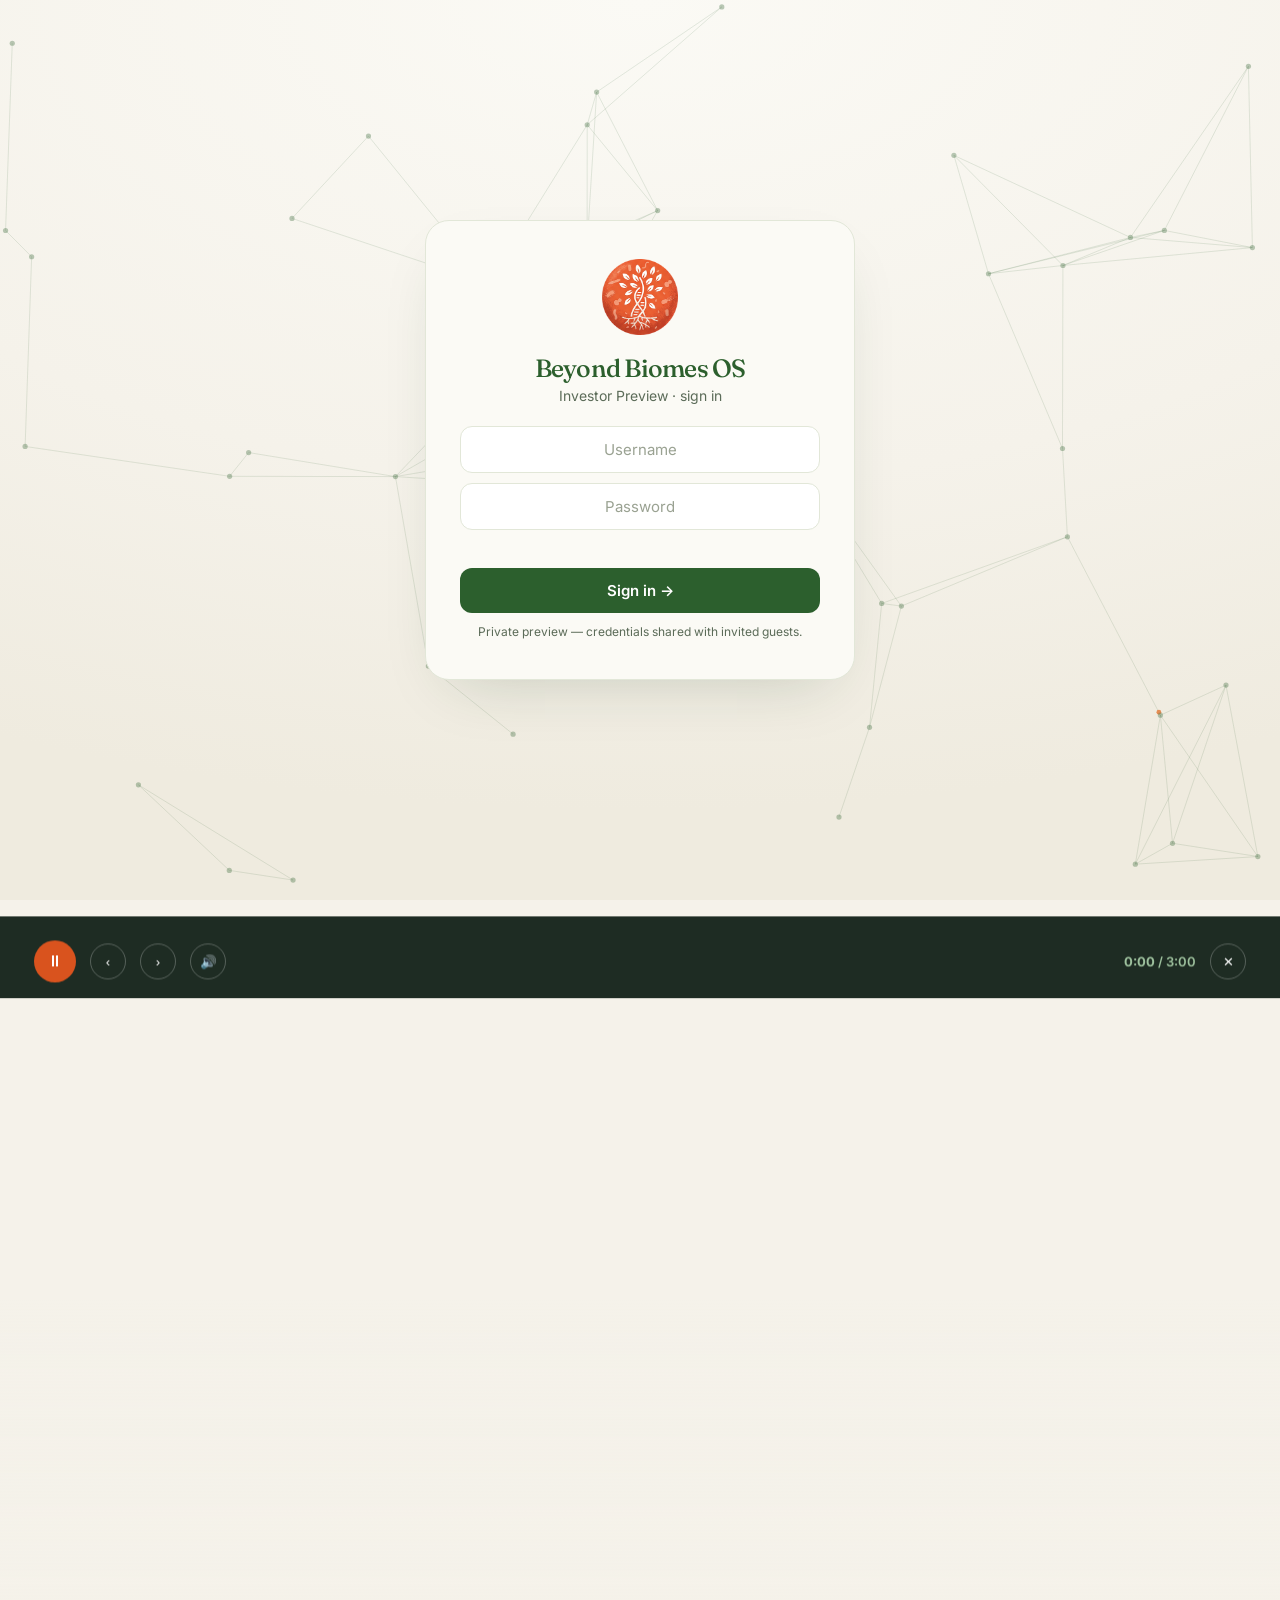
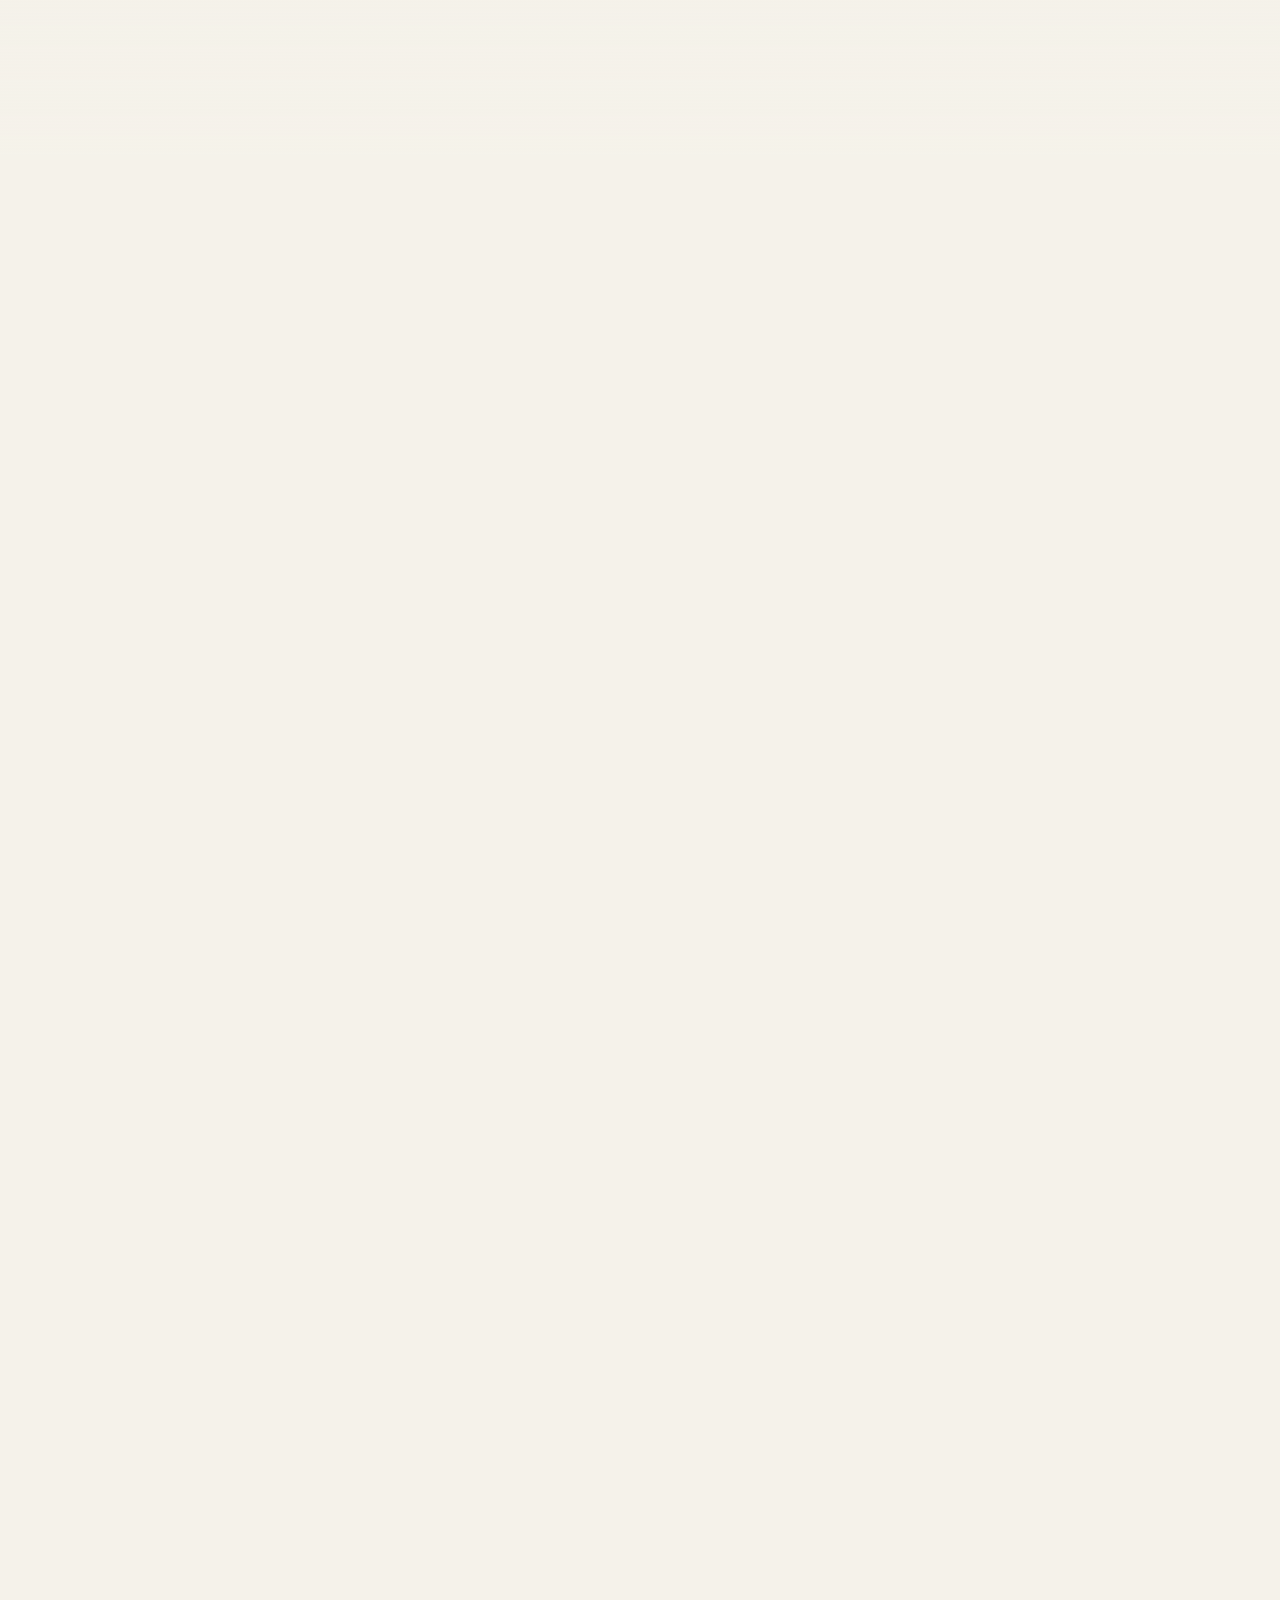
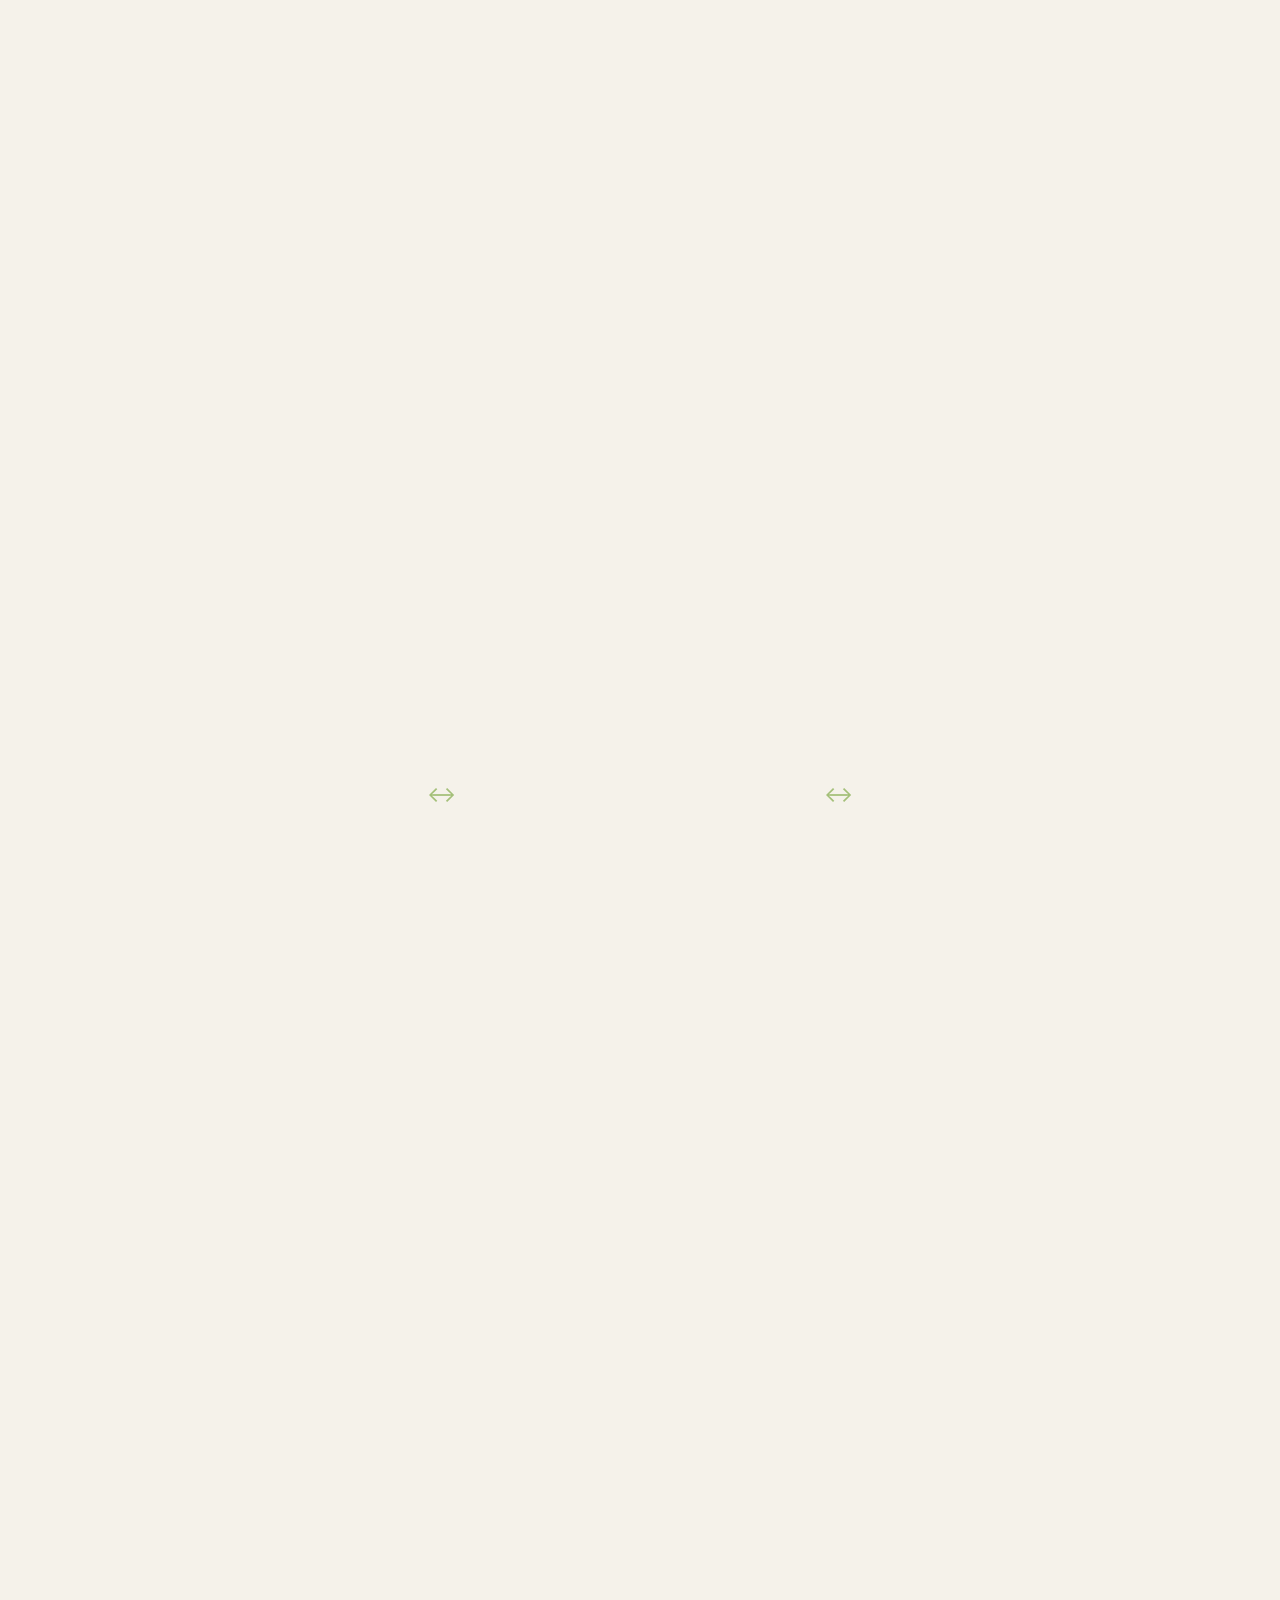
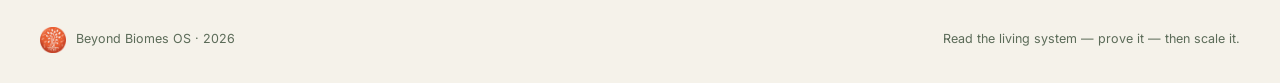
==== index.html @ 54a29fd4 "pitch(webapp): rewrite all 9 sections to the deck-aligned beats Hero (eyes-before-muscle thesis), se" ====
<!DOCTYPE html>
<html lang="en">
<head>
<meta charset="UTF-8"/>
<meta name="viewport" content="width=device-width, initial-scale=1.0"/>
<title>Beyond Biomes — Precision medicine for living soil</title>
<link rel="preconnect" href="https://fonts.googleapis.com"><link rel="preconnect" href="https://fonts.gstatic.com" crossorigin>
<link href="https://fonts.googleapis.com/css2?family=Fraunces:opsz,wght@9..144,400;9..144,500;9..144,600;9..144,700&family=Inter:wght@400;500;600;700&display=swap" rel="stylesheet">
<style>
:root{ color-scheme:light;
  --bg:#F5F2EA; --bg2:#EFEBDF; --paper:#FBFAF5; --ink:#19271C; --muted:#5b6b58;
  --green:#2C5F2D; --green2:#2C5F2D; --lime:#6f9e2e; --lime2:#86AC36; --orange:#D9531E; --rust:#c4501f; --gold:#b8902f;
  --card:#FBFAF5; --line:#E2E7D8; --sh:0 24px 60px -28px rgba(28,58,34,.22); --sh2:0 8px 24px -12px rgba(28,58,34,.14);
  --serif:'Fraunces',Georgia,serif; --sans:'Inter',system-ui,-apple-system,Segoe UI,Roboto,sans-serif;
}
*{margin:0;padding:0;box-sizing:border-box}
html{scroll-behavior:smooth}
body{font-family:var(--sans);color:var(--ink);background:var(--bg);overflow-x:hidden;line-height:1.5}
h1,h2,h3{font-family:var(--serif);font-weight:500;line-height:1.04;letter-spacing:-.03em;color:var(--green2)}
a{color:inherit}
.k{font:600 12px/1 var(--sans);letter-spacing:.2em;text-transform:uppercase;color:var(--orange)}
.muted{color:var(--muted)}
section{position:relative;padding:clamp(64px,9vw,140px) clamp(22px,6vw,40px);scroll-margin-top:74px}
.wrap{max-width:1140px;margin:0 auto;position:relative;z-index:2}
.ey{display:flex;align-items:center;gap:11px;margin-bottom:18px}
.ey .bar{width:32px;height:3px;background:var(--orange);border-radius:2px}
h2.t{font-size:clamp(30px,5vw,56px);margin-bottom:14px;max-width:16ch}
.lead{font-size:clamp(16px,1.8vw,21px);color:var(--muted);max-width:62ch}
.alt{background:linear-gradient(180deg,rgba(20,16,11,.55),rgba(13,10,6,.6))}
.paper{background:rgba(34,27,20,.5)}

#prog{position:fixed;top:0;left:0;height:3px;width:0;background:linear-gradient(90deg,var(--lime),var(--orange));z-index:60;transition:width .1s linear}
header{position:fixed;top:0;left:0;right:0;z-index:55;display:flex;align-items:center;gap:16px;padding:14px clamp(18px,5vw,40px);transition:.3s;background:transparent}
header.scrolled{background:rgba(20,16,11,.86);backdrop-filter:blur(10px);box-shadow:0 1px 0 var(--line);padding:9px clamp(18px,5vw,40px)}
header .brand{display:flex;align-items:center;gap:10px;font-family:var(--serif);font-weight:700;color:var(--green2);font-size:17px;text-decoration:none}
header .brand img{height:30px;width:30px;object-fit:contain}
header nav{margin-left:auto;display:flex;gap:22px;align-items:center}
header nav a{font-size:13.5px;font-weight:500;color:#f2ecdf;text-decoration:none;transition:.15s}
header nav a:hover{color:var(--green)}
.btn{display:inline-flex;align-items:center;gap:8px;border:0;border-radius:999px;padding:11px 20px;font:600 14px var(--sans);cursor:pointer;transition:.2s;text-decoration:none}
.btn.o{background:var(--orange);color:#fff;box-shadow:0 12px 26px -10px rgba(217,83,30,.6)}
.btn.o:hover{background:var(--rust);transform:translateY(-1px)}
.btn.g{background:rgba(255,255,255,.17);color:#fff;border:1px solid rgba(255,255,255,.42)}
.btn.g:hover{background:rgba(255,255,255,.15);border-color:var(--lime);color:#fff}
@media(max-width:780px){header nav a.navlink{display:none}}

#hero{min-height:clamp(100vh,165vw,195vh);display:flex;align-items:flex-start;padding-top:clamp(110px,12vh,150px);overflow:hidden;background:transparent}
#hero::after{content:"";position:absolute;inset:0;z-index:1;pointer-events:none;background:linear-gradient(180deg,rgba(13,10,6,.6) 0%,rgba(13,10,6,.28) 15%,rgba(13,10,6,.02) 32%,rgba(13,10,6,0) 46%,rgba(18,14,9,.4) 64%,rgba(20,15,10,.8) 80%,rgba(21,16,11,.97) 91%,#15110c 100%)}
#heroCanvas{position:fixed;top:0;left:0;width:100vw;height:100vh;z-index:0;opacity:.55;pointer-events:none}
#hero,section,footer{position:relative;z-index:1}
#hero .glow{display:none} /* anti-slop: removed decorative gradient blobs (DESIGN_SYSTEM.md) */
#hero .g1{width:520px;height:520px;background:radial-gradient(circle,#d7e9bf,transparent 70%);top:-120px;right:-80px;opacity:.5}
#hero .g2{width:420px;height:420px;background:radial-gradient(circle,#f3d2b8,transparent 70%);bottom:-120px;left:-60px;opacity:.4}
#hero .wrap{z-index:2}
#hero img.word{height:clamp(40px,6vw,64px);object-fit:contain;margin-bottom:22px}
#hero h1{font-size:clamp(40px,8.2vw,92px);line-height:.95;font-weight:400;letter-spacing:-.04em}
#hero h1 .ac{color:var(--orange)}
#hero .sub{font-size:clamp(17px,2.1vw,24px);color:#e8dfcc;max-width:40ch;margin-top:20px}
#hero .cta{display:flex;gap:12px;flex-wrap:wrap;margin-top:30px}
#hero .chips{display:flex;gap:10px;flex-wrap:wrap;margin-top:26px}
.chip{display:inline-flex;align-items:center;gap:8px;background:rgba(255,255,255,.07);border:1px solid var(--line);border-radius:999px;padding:8px 14px;font-size:12.5px;font-weight:600;color:var(--green2)}
.dt{width:8px;height:8px;border-radius:50%;background:var(--lime)}.dt.o{background:var(--orange)}.dt.gd{background:var(--gold)}
.scrollcue{position:absolute;top:calc(100vh - 50px);bottom:auto;left:50%;transform:translateX(-50%);color:var(--muted);font-size:12px;letter-spacing:.1em;animation:bob 1.8s ease-in-out infinite;z-index:2}
@keyframes bob{0%,100%{transform:translate(-50%,0)}50%{transform:translate(-50%,8px)}}

.rv{opacity:0;transform:translateY(28px);transition:opacity .7s cubic-bezier(.2,.7,.2,1),transform .7s cubic-bezier(.2,.7,.2,1)}
.rv.in{opacity:1;transform:none}
.rv.d1{transition-delay:.08s}.rv.d2{transition-delay:.16s}.rv.d3{transition-delay:.24s}.rv.d4{transition-delay:.32s}.rv.d5{transition-delay:.40s}

.grid{display:grid;gap:16px}.g2{grid-template-columns:1fr 1fr}.g3{grid-template-columns:repeat(3,1fr)}.g4{grid-template-columns:repeat(4,1fr)}
@media(max-width:820px){.g2,.g3,.g4{grid-template-columns:1fr}.g4{grid-template-columns:1fr 1fr}}
.card{background:var(--card);border:1px solid var(--line);border-radius:14px;padding:24px;box-shadow:var(--sh2);transition:.25s}
.card:hover{transform:translateY(-4px);box-shadow:var(--sh)}
.card h3{font-size:18px;color:var(--green);margin-bottom:7px}
#sec-soil .card{border-left:3px solid var(--lime)}.card p{font-size:14px;color:var(--muted)}
.ic{font-size:22px;width:46px;height:46px;display:flex;align-items:center;justify-content:center;border-radius:50%;background:rgba(134,172,54,.14);margin-bottom:12px}

.loop{display:flex;gap:12px;align-items:stretch;flex-wrap:wrap;margin-top:8px}
.step{flex:1;min-width:160px;background:var(--card);border:1px solid var(--line);border-radius:14px;padding:22px 20px;box-shadow:var(--sh2)}
.step .n{font-family:var(--serif);font-weight:500;font-size:32px;line-height:1;color:var(--lime);letter-spacing:-.02em;font-variant-numeric:tabular-nums;margin-bottom:2px}
.step h3{font-size:21px;margin:6px 0 4px}.step p{font-size:13px;color:var(--muted)}
.arrow{align-self:center;color:var(--lime);font-size:22px;font-weight:400;opacity:.6}

.kpis{display:grid;grid-template-columns:repeat(3,1fr);gap:16px}
@media(max-width:820px){.kpis{grid-template-columns:1fr}}
.kpi{background:var(--card);border:1px solid var(--line);border-radius:14px;padding:24px;box-shadow:var(--sh2)}
.kpi .big{font-family:var(--serif);font-weight:500;color:var(--green);font-size:clamp(34px,5vw,54px);line-height:1;font-variant-numeric:tabular-nums;letter-spacing:-.025em}
.amt,.mult,.ct,.kpi .big{font-variant-numeric:tabular-nums;letter-spacing:-.02em}
.kpi .lbl{font-size:13px;color:var(--muted);margin-top:6px}

.feature{background:linear-gradient(155deg,#173322,#0e2418);border-radius:26px;padding:clamp(24px,4vw,40px);color:#eaf3ea;box-shadow:var(--sh);overflow:hidden;position:relative}
.simgrid{display:grid;grid-template-columns:1.05fr 1fr;gap:26px;align-items:stretch}
@media(max-width:820px){.simgrid{grid-template-columns:1fr}}
.mult{font-family:var(--serif);font-weight:500;font-size:clamp(64px,13vw,140px);line-height:.9;color:#fff;letter-spacing:-.03em}
.mult b{color:var(--lime2)}
.sublab{color:#9fc39f;font-size:14px;letter-spacing:.04em}
.sstats{display:flex;gap:22px;margin:18px 0;flex-wrap:wrap}
.sstat .v{font-family:var(--serif);font-size:30px;color:#fff;font-weight:600}.sstat .l{font-size:11px;color:#8fb38f;text-transform:uppercase;letter-spacing:.1em}
.sbtns{display:flex;gap:10px;flex-wrap:wrap}
.sbtns button{background:rgba(255,255,255,.08);border:1px solid rgba(255,255,255,.2);color:#eaf3ea;border-radius:11px;padding:11px 15px;font:600 13px var(--sans);cursor:pointer;transition:.15s}
.sbtns button:hover{background:var(--orange);border-color:var(--orange);transform:translateY(-1px)}
#addVert{background:var(--orange);border-color:var(--orange);color:#fff}
#addVert:hover{filter:brightness(1.07)}
.rail{background:rgba(255,255,255,.06);border:1px solid rgba(255,255,255,.14);border-radius:18px;padding:16px;display:flex;flex-direction:column}
.rail h4{font-size:13px;color:#cfe6c4;margin-bottom:2px}.rail .cap{font-size:11px;color:#8fb38f;margin-bottom:10px}
#receipts{list-style:none;display:flex;flex-direction:column;gap:7px}
#receipts li{display:flex;gap:9px;font-size:12px;line-height:1.3;padding:9px 11px;background:rgba(0,0,0,.18);border-radius:9px;animation:pop .4s ease}
#receipts li .tk{color:var(--lime2);font-weight:700}#receipts li.flag .tk{color:#ffb27a}
#receipts li code{font-family:ui-monospace,Menlo,monospace;color:#cfe6c4;font-size:11px}
@keyframes pop{from{opacity:0;transform:translateY(-6px)}to{opacity:1;transform:none}}

.chartwrap{background:var(--card);border:1px solid var(--line);border-radius:14px;padding:24px;box-shadow:var(--sh2)}
.chartwrap svg{width:100%;height:auto;display:block}
.draw{stroke-dasharray:1;stroke-dashoffset:1;transition:stroke-dashoffset 1.6s ease}
.in .draw{stroke-dashoffset:0}
.areaFill{opacity:0;transition:opacity 1.2s ease .5s}.in .areaFill{opacity:1}

.fed{display:grid;grid-template-columns:1.05fr 1fr;gap:26px;align-items:center}
@media(max-width:820px){.fed{grid-template-columns:1fr}}
.in .pulse{animation:pulse 2.6s ease-in-out infinite}
@keyframes pulse{0%,100%{opacity:.55}50%{opacity:1}}

.ladder{display:flex;gap:14px;align-items:flex-end;margin-top:8px}
.rung{flex:1;background:var(--card);border:1px solid var(--line);border-top:3px solid var(--lime);border-radius:16px 16px 8px 8px;box-shadow:var(--sh2);padding:16px;text-align:center;transform-origin:bottom;transform:scaleY(.6);opacity:0;transition:.7s}
.in .rung{transform:none;opacity:1}.in .rung.r2{transition-delay:.15s}.in .rung.r3{transition-delay:.3s;border-top-color:var(--orange)}
.rung .amt{font-family:var(--serif);font-weight:600;color:var(--green);font-size:clamp(19px,2.6vw,28px);font-variant-numeric:tabular-nums;letter-spacing:-.02em}
.rung .nm{font-size:12px;color:var(--muted);margin-top:4px}
.rung.r1{height:120px}.rung.r2{height:160px}.rung.r3{height:206px;border-bottom:3px solid var(--orange)}

.quotes{columns:3;column-gap:16px}@media(max-width:920px){.quotes{columns:2}}@media(max-width:600px){.quotes{columns:1}}
.quote{break-inside:avoid;background:var(--card);border:1px solid var(--line);border-radius:14px;padding:20px 22px;box-shadow:var(--sh2);margin-bottom:16px}
.quote::before{content:'“';font-family:var(--serif);font-size:42px;line-height:.25;color:var(--lime);opacity:.4;display:block;height:24px}
.quote p{font-size:14.5px;line-height:1.55}
.quote .who{display:flex;align-items:center;gap:10px;margin-top:12px}
.av{width:38px;height:38px;border-radius:50%;background:linear-gradient(150deg,var(--green),var(--lime));color:#fff;display:flex;align-items:center;justify-content:center;font:700 12px var(--sans)}
.quote .nm{font-size:12.5px;font-weight:600;color:var(--green2)}.quote .rl{font-size:11px;color:var(--muted)}

.team{display:grid;grid-template-columns:repeat(5,1fr);gap:16px}@media(max-width:820px){.team{grid-template-columns:repeat(3,1fr)}}@media(max-width:520px){.team{grid-template-columns:repeat(2,1fr)}}
.member{text-align:center}
.member img,.member .mono{width:88px;height:88px;border-radius:50%;object-fit:cover;margin:0 auto 9px;display:block;border:3px solid #fff;box-shadow:var(--sh2);transition:.25s}
.member:hover img,.member:hover .mono{transform:translateY(-4px);box-shadow:var(--sh)}
.member .mono{background:linear-gradient(150deg,var(--green),var(--lime));color:#fff;display:flex;align-items:center;justify-content:center;font:700 26px var(--serif)}
.member .nm{font-size:13px;font-weight:600;color:var(--green2)}.member .rl{font-size:11.5px;color:var(--muted)}

.tabs{display:flex;gap:8px;flex-wrap:wrap;margin-bottom:20px}
.tab{border:1px solid var(--line);background:var(--card);border-radius:999px;padding:9px 16px;font:600 13px var(--sans);color:var(--muted);cursor:pointer;transition:.15s}
.tab.active{background:var(--green);color:#fff;border-color:var(--green)}
.askgrid{display:grid;grid-template-columns:.9fr 1.1fr;gap:24px}@media(max-width:820px){.askgrid{grid-template-columns:1fr}}
.askbig{position:relative;overflow:hidden;background:linear-gradient(155deg,#173322,#0e2418);border-radius:22px;padding:30px;color:#eaf3ea;box-shadow:var(--sh)}
.askbig::before{content:"";position:absolute;top:0;left:0;right:0;height:3px;background:linear-gradient(90deg,var(--lime),var(--orange))}
.askbig .amt{font-family:var(--serif);font-weight:500;font-size:clamp(46px,7.4vw,76px);color:#fff;line-height:1;letter-spacing:-.03em}
.askbig .stage{color:var(--lime2);font-weight:600;margin-top:6px}.askbig .desc{color:#bcd3bc;font-size:14px;margin-top:14px}
.use{list-style:none;display:flex;flex-direction:column;gap:11px}
.use li{display:flex;gap:13px;align-items:center;background:var(--card);border:1px solid var(--line);border-radius:14px;padding:13px 16px;box-shadow:var(--sh2)}
.use .pct{font-family:var(--serif);font-weight:600;color:var(--orange);font-size:24px;min-width:60px;font-variant-numeric:tabular-nums;letter-spacing:-.01em}
.use .barwrap{flex:1}.use .t{font-size:13.5px}.use .t b{color:var(--green2)}
.use .barbg{height:8px;background:#e7ebe0;border-radius:999px;margin-top:8px;overflow:hidden}
.use .barfill{height:100%;width:0;background:linear-gradient(90deg,var(--lime),var(--orange));border-radius:6px;transition:width 1s ease}
.contact{margin-top:20px;display:flex;gap:14px;flex-wrap:wrap;align-items:center;font-size:14px;color:var(--muted)}
.contact b{color:var(--green2)}
footer{padding:30px clamp(22px,6vw,40px);border-top:1px solid var(--line);display:flex;gap:14px;align-items:center;justify-content:space-between;flex-wrap:wrap;color:var(--muted);font-size:12.5px}
footer img{height:26px}

#login{position:fixed;inset:0;z-index:80;display:flex;align-items:center;justify-content:center;background:#13100b;overflow:hidden;transition:opacity .8s ease,transform .85s cubic-bezier(.4,0,.2,1),filter .8s ease}
#login.out{opacity:0;transform:scale(1.06);filter:blur(8px);pointer-events:none}
#login.out .box{opacity:0;transform:translateY(-16px) scale(.95)}
#login .box-anim{transition:opacity .5s ease,transform .55s ease}
#login .box{width:min(430px,90vw);background:var(--card);border:1px solid var(--line);border-radius:24px;padding:38px 34px;box-shadow:var(--sh);text-align:center;position:relative;z-index:1}
#login canvas{position:absolute;inset:0;width:100%;height:100%;z-index:0;opacity:.8}
#login img{width:76px;height:76px;object-fit:contain;margin-bottom:14px}
#login h2{font-size:25px}#login p{font-size:14px;color:var(--muted);margin:4px 0 20px}
#login input{width:100%;padding:13px 15px;border:1px solid var(--line);border-radius:12px;font-size:15px;text-align:center;outline:none;font-family:var(--sans);background:rgba(255,255,255,.06);color:var(--ink)}
#login input::placeholder{color:#8a8170}
#login input:focus{border-color:var(--lime)}
#login button{margin-top:14px;width:100%;padding:13px;border:0;border-radius:12px;background:var(--green);color:#fff;font:600 15px var(--sans);cursor:pointer}
#login button:hover{filter:brightness(1.12)}
#login .err{color:var(--rust);font-size:13px;min-height:16px;margin-top:8px;line-height:1.4}#login .hint{margin-top:10px;font-size:12px;color:var(--muted)}

#present{position:fixed;left:0;right:0;bottom:0;z-index:58;transform:translateY(120%);transition:.4s;display:flex;flex-direction:column;gap:10px;padding:14px clamp(16px,4vw,34px) 16px;background:rgba(23,38,28,.97);backdrop-filter:blur(8px);color:#fff}
#present.on{transform:none}
#present .pb{width:42px;height:42px;border-radius:50%;border:0;background:var(--orange);color:#fff;font-size:16px;cursor:pointer}
#present .sb{width:36px;height:36px;border-radius:50%;border:1px solid rgba(255,255,255,.25);background:transparent;color:#fff;cursor:pointer}
#present .cc{font-size:clamp(15px,1.9vw,20px);line-height:1.5;max-height:32vh;overflow-y:auto;color:#f3f7ef}
#present .ctrlrow{display:flex;align-items:center;gap:14px}
#present .tm{font:600 13px var(--sans);color:#9fc39f;min-width:92px;text-align:right}

/* ===== LIGHT THEME + CENTERED LAYOUT (overrides) ===== */
/* uniform cream tone across all sections — let the body bone + dynamic mycelium show through equally */
.alt,.paper{background:transparent}
header.scrolled{background:rgba(245,242,234,.92);box-shadow:0 1px 0 var(--line)}
header nav a{color:var(--ink)} header nav a:hover{color:var(--orange)}
.btn.g{background:rgba(44,95,45,.07);color:var(--green);border:1px solid var(--line)}
.btn.g:hover{background:rgba(44,95,45,.12);border-color:var(--green);color:var(--green)}
.chip{background:rgba(44,95,45,.06);color:var(--green);border:1px solid var(--line)}
#hero::after{background:linear-gradient(180deg,rgba(245,242,234,.4) 0%,rgba(245,242,234,0) 24%,rgba(245,242,234,0) 74%,rgba(245,242,234,.6) 100%)}
#heroCanvas{opacity:.62}
#hero .sub{color:var(--muted)}
#login{background:radial-gradient(120% 90% at 50% 0%,#FBFAF5 0%,#F5F2EA 60%,#EFEBDF 100%)}
#login input{background:#fff;color:var(--ink);border:1px solid var(--line)}
#login input::placeholder{color:#9aa292}
/* centered everything */
.wrap{text-align:center}
.ey{justify-content:center}
h2.t{margin-left:auto;margin-right:auto}
.lead,.sub{margin-left:auto;margin-right:auto}
.cta,.chips,.ladder,.loop,.team,.tabs,.quotes,.contact,.kpis{justify-content:center;flex-wrap:wrap}
.card,.kpi,.step,.quote,.rung{text-align:center}
.card h3,.step h3{text-align:center}
.ic{margin-left:auto;margin-right:auto}
/* team: flex so the incomplete last row centers instead of left-packing */
.team{display:flex;gap:18px}
.member{width:150px}
</style>
</head>
<body>
<canvas id="heroCanvas"></canvas>
<div id="prog"></div>

<div id="login"><canvas id="loginCanvas"></canvas><div class="box box-anim">
  <img src="[data-uri]" alt=""/>
  <h2>Beyond&nbsp;Biomes&nbsp;OS</h2>
  <p>Investor Preview · sign in</p>
  <input id="user" type="text" placeholder="Username" autocomplete="username"/>
  <input id="pass" type="password" placeholder="Password" autocomplete="current-password" style="margin-top:10px"/>
  <div class="err" id="err"></div>
  <button id="enter">Sign in →</button>
  <div class="hint">Private preview — credentials shared with invited guests.</div>
</div></div>

<header id="hdr">
  <a class="brand" href="#hero"><img src="[data-uri]" alt=""/> Beyond Biomes</a>
  <nav>
    <a class="navlink" href="#sec-method">Method</a>
    <a class="navlink" href="#sec-1000x">Leverage</a>
    <a class="navlink" href="#sec-soil">Soil</a>
    <a class="navlink" href="#sec-model">Model</a>
    <a class="navlink" href="#sec-ask">Ask</a>
    <button class="btn o" id="playBtn">▶ 3-min pitch</button>
  </nav>
</header>

<section id="hero">
  <div class="glow g1"></div><div class="glow g2"></div>
  <div class="wrap">
    <img class="word rv in" src="[data-uri]" alt="Beyond Biomes"/>
    <h1 class="rv in">Eyes before muscle.<br>Read the system<br>before you <span class="ac">change it</span></h1>
    <p class="sub rv in d1">Precision diagnostics for living soil. BeyondBiomes reads the microbiome conventional tests can't see — so biostimulant producers can prove what actually works. Powered by local-first metagenomics + functional RNA-seq.</p>
    <div class="cta rv in d2">
      <button class="btn o" id="playBtn2">▶ Play the 3-minute pitch</button>
      <a class="btn g" href="#sec-ask">See the ask</a>
      <button class="btn g" id="pptxBtn">⬇ PowerPoint</button>
    </div>
    <div class="chips rv in d3">
      <span class="chip"><span class="dt"></span> Dr. Ringo Schwabe · Founder &amp; CEO</span>
      <span class="chip"><span class="dt gd"></span> Bochum · 2026</span>
    </div>
  </div>
  <div class="scrollcue">scroll ↓</div>
</section>

<section id="sec-soil" class="paper">
  <div class="wrap">
    <div class="ey rv"><span class="bar"></span><span class="k">The problem · the blind spot</span></div>
    <h2 class="t rv">The €12B blind spot</h2>
    <p class="lead rv d1" style="margin-bottom:20px">Europe treats living soil as flat chemistry — <b>N, P, K, pH</b> — and applies therapies blind. <b>You can't improve what you can't read.</b></p>
    <div class="kpis rv d1" style="margin:20px 0">
      <div class="kpi"><div class="big">~€<span class="ct" data-to="12" data-dec="0">0</span>B</div><div class="lbl">estimated annual EU crop loss from untargeted, blind applications <i>(internal estimate)</i></div></div>
      <div class="kpi"><div class="big">N·P·K·pH</div><div class="lbl">the blindfold — incumbents read dead chemistry, not living function</div></div>
      <div class="kpi"><div class="big">↺</div><div class="lbl">we close the loop: diagnose → therapy</div></div>
    </div>
    <div class="chartwrap rv d2">
      <div style="font-size:13px;color:var(--muted);margin-bottom:10px;font-weight:600">No incumbent reads the living system</div>
      <table style="width:100%;border-collapse:collapse;font-size:14px">
        <thead><tr style="text-align:left;color:var(--muted);font-size:12px;text-transform:uppercase;letter-spacing:.04em">
          <th style="padding:8px 10px">Approach</th><th style="padding:8px 10px">What they read</th><th style="padding:8px 10px">Players</th></tr></thead>
        <tbody>
          <tr style="border-top:1px solid rgba(0,0,0,.08)"><td style="padding:10px"><b>Classic labs</b></td><td style="padding:10px">Chemistry — N, P, K</td><td style="padding:10px">LUFA</td></tr>
          <tr style="border-top:1px solid rgba(0,0,0,.08)"><td style="padding:10px"><b>DNA sequencing</b></td><td style="padding:10px">Who's there (species)</td><td style="padding:10px">Biome Makers, Trace Genomics</td></tr>
          <tr style="border-top:1px solid rgba(0,0,0,.08)"><td style="padding:10px"><b>Fixed products</b></td><td style="padding:10px">Nothing — one-size therapy</td><td style="padding:10px">Indigo, Pivot Bio</td></tr>
          <tr style="border-top:2px solid var(--orange);background:rgba(217,83,30,.06)"><td style="padding:10px"><b>Functional AI = us</b></td><td style="padding:10px"><b>Function (RNA-seq)</b> → closed-loop diagnose→therapy</td><td style="padding:10px"><b>BeyondBiomes</b></td></tr>
        </tbody>
      </table>
    </div>
  </div>
</section>

<section id="sec-model" class="paper">
  <div class="wrap">
    <div class="ey rv"><span class="bar"></span><span class="k">The technology · RhizoGenie</span></div>
    <h2 class="t rv">We read what microbes <i>do</i></h2>
    <p class="lead rv d1" style="margin-bottom:22px">Functional RNA-seq + local-first AI read the living system — quorum sensing, immunity, nutrient cycling — at a fraction of cloud cost. Eyes for a <b>€1.8B biostimulant market that's flying blind.</b></p>
    <div class="grid g2 rv d1" style="margin-bottom:24px">
      <div class="card"><h3>Standard testing — Presence</h3><p>N · P · K. Reads <i>who is there</i>, not what they do. A static snapshot.</p></div>
      <div class="card" style="border-color:var(--orange)"><h3>RhizoGenie — Function (RNA-seq)</h3><p>Proofreading polymerase · quorum sensing · self / non-self immunity. Reads <i>what microbes are actually doing.</i></p></div>
    </div>
    <div class="card rv d2" style="margin-bottom:22px;background:rgba(217,83,30,.05);border-color:var(--orange)">
      <h3>Bridging biology's Valley of Death</h3>
      <p><b>60–70% of single strains fail in the field.</b> We don't guess — we measure the field stress first, then design the exact microbial consortium required to thrive.</p>
    </div>
    <div class="grid g3" style="margin-top:8px">
      <div class="kpi rv d1"><div class="big">60–70%</div><div class="lbl">industry single-strain field failure rate</div></div>
      <div class="kpi rv d2"><div class="big"><span class="ct" data-to="70" data-dec="0">0</span>–85%</div><div class="lbl">field success — <i>target</i>, across climate zones</div></div>
      <div class="kpi rv d3"><div class="big">€1.8B</div><div class="lbl">biostimulant market we give eyes to</div></div>
    </div>
  </div>
</section>

<section id="sec-method" class="paper">
  <div class="wrap">
    <div class="ey rv"><span class="bar"></span><span class="k">Business model · two-sided</span></div>
    <h2 class="t rv">The farmer benefits. The producer pays.</h2>
    <p class="lead rv d1" style="margin-bottom:24px">The economics split cleanly — and every field returns its data to us. <i>(All company figures below are targets.)</i></p>
    <div class="loop" style="margin-top:8px">
      <div class="step rv d1"><div class="n">▲</div><h3>Farmer — benefit</h3><p>Target <b>+20–25% yield</b>, <b>−30% fertilizer</b>, <b>153% first-year ROI</b> from tailored therapies. The farmer doesn't pay us.</p></div>
      <div class="arrow rv d2">↔</div>
      <div class="step rv d2"><div class="n">◆</div><h3>RhizoGenie platform</h3><p>Diagnose the field, design the consortium, validate the product, return the data.</p></div>
      <div class="arrow rv d3">↔</div>
      <div class="step rv d3"><div class="n">€</div><h3>Producer — pays</h3><p>Pays us to validate &amp; tailor their product: target <b>€800/ha</b> at <b>~84% gross margin.</b></p></div>
    </div>
    <div class="grid g3" style="margin-top:22px">
      <div class="kpi rv d1"><div class="big">+20–25%</div><div class="lbl">yield uplift — <i>target</i></div></div>
      <div class="kpi rv d2"><div class="big">€<span class="ct" data-to="800" data-dec="0">0</span>/ha</div><div class="lbl">producer pays — <i>target</i>, ~84% gross margin</div></div>
      <div class="kpi rv d3"><div class="big">153%</div><div class="lbl">first-year ROI for the farmer — <i>target</i></div></div>
    </div>
  </div>
</section>

<section id="sec-1000x" class="alt">
  <div class="wrap">
    <div class="ey rv"><span class="bar"></span><span class="k">Traction · the channel is open</span></div>
    <h2 class="t rv">Real growers, real commitments</h2>
    <p class="lead rv d1" style="margin-bottom:24px">Signed LOIs across three climate zones — design partners, <b>not booked revenue.</b></p>
    <div class="grid g3 rv d1">
      <div class="card"><div class="ic">🇩🇪</div><h3>Scheffler Farm — Germany</h3><p>Signed LOI · our <b>proving ground</b>. A 1,200-hectare cooperative.<br><span style="font-size:12px;color:var(--muted)">Matthias Scheffler · 24.09.2025 · Eppendorf</span></p></div>
      <div class="card"><div class="ic">🇨🇱</div><h3>Lorena Garrido — Chile</h3><p>Multi-hemisphere pilot. Retrains the model <b>every 6 months</b>, not every year.<br><span style="font-size:12px;color:var(--muted)">Signed · 17.10.2025</span></p></div>
      <div class="card"><div class="ic">🇧🇷</div><h3>Dr. Cyro Cavalcante — Brazil/EU</h3><p>Active pilot mapping a microbial bioproduct (7ROCKS).<br><span style="font-size:12px;color:var(--muted)">Digital signature · 2025</span></p></div>
    </div>
  </div>
</section>

<section id="sec-fed" class="alt">
  <div class="wrap">
    <div class="ey rv"><span class="bar"></span><span class="k">Market &amp; moat · why it scales beyond soil</span></div>
    <h2 class="t rv">A €12.5B market, a compounding moat</h2>
    <div class="fed" style="margin-top:18px">
      <div class="rv d1">
        <div style="font-size:13px;color:var(--muted);margin-bottom:10px;font-weight:600">Bottom-up unit economics <i>(€12.5B TAM = internal estimate)</i></div>
        <div style="display:flex;flex-direction:column;gap:8px;align-items:center;text-align:center">
          <div style="width:100%;background:rgba(44,95,45,.10);padding:14px;border-radius:10px"><b style="font-size:22px">€12.5B</b><div style="font-size:12px;color:var(--muted)">TAM — estimate</div></div>
          <div style="width:78%;background:rgba(134,172,54,.16);padding:14px;border-radius:10px"><b style="font-size:20px">€150M</b><div style="font-size:12px;color:var(--muted)">SAM</div></div>
          <div style="width:56%;background:rgba(217,83,30,.14);padding:14px;border-radius:10px"><b style="font-size:18px">€15M ARR</b><div style="font-size:12px;color:var(--muted)">SOM by Year 5 · ~375 farms — target</div></div>
        </div>
        <div style="font-size:11px;color:var(--muted);margin-top:10px">Break-even Month 36–42 at ~€3.1M cumulative burn (target).</div>
      </div>
      <div class="rv d2">
        <div class="card" style="margin-bottom:14px"><h3>The moat = a data flywheel</h3><p>Trade secrets (17-agent pipeline), a filed <b>Siderophore-Surfactin PCT patent</b>, RhizoGenie copyright. Every field we read sharpens the prediction. <b>Mehr Daten, bessere KI</b> — fast-followers start from zero.</p></div>
        <div class="card" style="border-color:var(--orange)"><h3>BeyondBiomes OS</h3><p>The same <b>observe → verify → act</b> engine that reads the soil powers our whole AI-native operation. In a year Gartner says <b>&gt;40% of agentic-AI projects will be cancelled</b> for lack of reliability, we build the boring layer that makes autonomy trustworthy. <i>Soil is just the first vertical.</i></p></div>
      </div>
    </div>
  </div>
</section>

<section id="sec-proof" class="alt">
  <div class="wrap">
    <div class="ey rv"><span class="bar"></span><span class="k">Validation · funding the proof, not assuming it</span></div>
    <h2 class="t rv">We're honest about the proof</h2>
    <p class="lead rv d1" style="margin-bottom:24px">We do not yet claim proof-of-principle for our filed microbial synergies. We're transparently funding the exact experiment required to move from a demonstrator to a definitive field standard.</p>
    <div class="loop rv d1" style="margin-top:8px">
      <div class="step"><div class="n">R² 0.68</div><h3>Today — TRL 4–5</h3><p>Baseline demonstrator. A real signal, not a finished claim.</p></div>
      <div class="arrow">→</div>
      <div class="step" style="border-color:var(--orange)"><div class="n">Seed</div><h3>The validation bridge</h3><p>625-metagenome field validation across 3 climate zones — <b>Germany · Chile · Spain</b> — testing the filed Siderophore-Surfactin synergy.</p></div>
      <div class="arrow">→</div>
      <div class="step"><div class="n">R² 0.85</div><h3>Target — TRL 7</h3><p>Field-proven standard. The proof we fund — not the proof we assume.</p></div>
    </div>
    <div class="grid g3" style="margin-top:22px">
      <div class="kpi rv d1"><div class="big">R² 0.68</div><div class="lbl">today — demonstrator (TRL 4–5)</div></div>
      <div class="kpi rv d2"><div class="big"><span class="ct" data-to="625" data-dec="0">0</span></div><div class="lbl">metagenomes · DE + CL + ES field validation</div></div>
      <div class="kpi rv d3"><div class="big">R² 0.85</div><div class="lbl">target — field-proven (TRL 7)</div></div>
    </div>
  </div>
</section>

<section id="sec-team" class="paper">
  <div class="wrap">
    <div class="ey rv"><span class="bar"></span><span class="k">Team · scientists + operators</span></div>
    <h2 class="t rv">Scientists who built the method, operators who run it</h2>
    <p class="lead rv d1" style="margin-bottom:24px">EXIST-Forschungstransfer · Ruhr-Universität Bochum.</p>
    <div class="team rv d1">
      <div class="member"><img src="[data-uri]" alt=""><div class="nm">Dr. Ringo Schwabe</div><div class="rl">Founder &amp; CEO · built the method</div></div>
      <div class="member"><img src="[data-uri]" alt=""><div class="nm">Dr. Anna Ngo</div><div class="rl">CSO · lead author, Nature Communications</div></div>
      <div class="member"><img src="[data-uri]" alt=""><div class="nm">Prem Kumar Tiwari</div><div class="rl">CTO · local-first AI pipeline</div></div>
      <div class="member"><img src="[data-uri]" alt=""><div class="nm">María Paz Flores</div><div class="rl">CCO · 120+ B2B agri-deals, LATAM</div></div>
      
    </div>
  </div>
</section>

<section id="sec-ask" class="alt">
  <div class="wrap">
    <div class="ey rv"><span class="bar"></span><span class="k">The ask · buy an industry its eyes</span></div>
    <h2 class="t rv">€1.5M seed</h2>
    <p class="lead rv d1" style="margin-bottom:20px">It funds the 625-metagenome validation trial and the first producer pilots. <b>Read the living system before you change it.</b></p>
    <div class="askgrid rv d1">
      <div class="askbig"><div class="amt" id="askAmt">€1.5M</div><div class="stage" id="askStage">Seed · to TRL 7, not to profitability</div><div class="desc" id="askDesc">Buys an industry its eyes — the diagnostic the biostimulant market has been flying blind without.</div></div>
      <ul class="use" id="askUse"></ul>
    </div>
    <div class="askgrid rv d2" style="margin-top:8px;align-items:center">
      <div class="contact" style="border:none;padding:0">
        <span><b>Dr. Ringo Schwabe</b> · ringo@beyondbiomes.de</span>
        <span class="chip"><span class="dt"></span> Ruhr-Universität Bochum · EXIST-Forschungstransfer</span>
      </div>
      <div style="text-align:center">
        <svg id="askQr" width="150" height="150" aria-label="QR to the live diagnostic"></svg>
        <div style="font-size:12px;color:var(--muted);margin-top:6px">Scan: read a live diagnosis in 30s<br><b>review.beyondbiomes.de</b></div>
      </div>
    </div>
  </div>
</section>

<footer>
  <span style="display:flex;align-items:center;gap:10px"><img src="[data-uri]" alt=""> Beyond Biomes OS · 2026</span>
  <span>Read the living system — prove it — then scale it.</span>
</footer>

<div id="present">
  <div class="cc" id="pCC"></div>
  <div class="ctrlrow">
    <button class="pb" id="pPlay">⏸</button>
    <button class="sb" id="pPrev">‹</button>
    <button class="sb" id="pNext">›</button>
    <button class="sb" id="pMute" title="Voice on / off">🔊</button>
    <div style="flex:1"></div>
    <div class="tm"><b id="pElapsed">0:00</b> / 3:00</div>
    <button class="sb" id="pExit" title="Exit">✕</button>
  </div>
</div>

<script>
const SECT=["hero","sec-soil","sec-model","sec-method","sec-1000x","sec-fed","sec-proof","sec-team","sec-ask"];
const DUR=[16,32,33,28,18,40,19,21,19];
const NAR=[
"Eyes before muscle. Read the system before you change it. BeyondBiomes develops a living-soil diagnostic — reading the microbiome conventional tests can't see — so biostimulant producers can prove what actually works. Powered by local-first metagenomics and functional RNA-seq.",
"Start with the problem. Europe loses an estimated twelve billion euros in crops every year, because the industry treats living soil as flat chemistry — N, P, K, pH. You can't improve what you can't read, so therapies get applied blind. And no incumbent reads the living system: classic labs read chemistry, DNA sequencing reads who's there, fixed products read nothing. We read function — what the microbes actually do — and we close the loop: diagnose, then therapy.",
"This is RhizoGenie. With functional RNA-sequencing and local-first AI, we read what microbes are doing — quorum sensing, immunity, nutrient cycling — at a fraction of cloud cost, giving eyes to a one-point-eight-billion-euro biostimulant market that's flying blind. And it bridges biology's Valley of Death: sixty to seventy percent of single strains fail in the field. We don't guess — we measure the field stress first, then design the exact consortium, targeting seventy to eighty-five percent field success across climate zones.",
"The economics split cleanly. The farmer gets the value — a target of twenty to twenty-five percent more yield, thirty percent less fertilizer, a hundred-and-fifty-three-percent first-year return — but the farmer doesn't pay us. The producer pays us to validate and tailor their product: a target of eight hundred euros a hectare, at around eighty-four percent gross margin. Two-sided — and every field returns its data to us.",
"And the channel is already open — real growers, signed commitments. A twelve-hundred-hectare cooperative in Germany is our proving ground. A Chile pilot retrains our model every six months, not every year. And an active collaboration in Brazil. Design partners, not booked revenue.",
"A venture-scale trajectory on bottom-up unit economics: a twelve-and-a-half-billion-euro addressable market, fifteen million in recurring revenue by year five from just three-hundred-and-seventy-five farms. The moat is a compounding data flywheel — trade secrets, a filed siderophore-surfactin patent, and every field we read sharpens the prediction. Mehr Daten, bessere KI. And here's why it scales beyond soil: that observe-verify-act engine is BeyondBiomes OS. In a year when Gartner says over forty percent of agentic-AI projects will be cancelled for lack of reliability, we build the boring observation layer that makes autonomy trustworthy. Soil is simply the first vertical.",
"And we're honest about the proof. We're at R-squared zero-point-six-eight today — a demonstrator, not a finished claim. We're transparently funding the exact six-hundred-and-twenty-five-metagenome field validation, across Germany, Chile and Spain, to reach a definitive zero-point-eight-five. We fund the proof — we don't assume it.",
"The team to do it: scientists who built the method, operators who run it. Ringo Schwabe, who built the method. Anna Ngo, lead author at Nature Communications. Prem Kumar Tiwari, on the local-first AI pipeline. María Paz Flores, a hundred-and-twenty-plus B2B agri-deals across Latin America. Out of Ruhr-University Bochum, EXIST-funded.",
"So the ask: one-point-five million euros, seed — to buy an industry its eyes. It funds the validation trial and the first producer pilots. Scan the code and read a live diagnosis yourself in thirty seconds. Read the living system before you change it. Let's talk."
];
const CAP=[
"Eyes before muscle — read the living system before you change it.",
"€12B blind spot: soil read as flat chemistry. We read function and close the loop.",
"RhizoGenie reads what microbes DO — and bridges the Valley of Death (target 70-85% field success).",
"Two-sided model: the farmer benefits, the producer pays €800/ha at ~84% margin.",
"The channel is open — signed LOIs in Germany, Chile and Brazil. Design partners, not revenue.",
"€12.5B market · data flywheel moat · BeyondBiomes OS: observe → verify → act.",
"Honest about the proof: R² 0.68 → 0.85 via a 625-metagenome field trial. We fund the proof.",
"Scientists who built the method, operators who run it. RUB · EXIST-funded.",
"€1.5M seed — to buy an industry its eyes. Read the living system before you change it."
];
const SUBS=["Eyes before muscle — read the system before you change it. BeyondBiomes: a living-soil diagnostic that reads the microbiome conventional tests can't see, so biostimulant producers can prove what works. Local-first metagenomics + functional RNA-seq.", "Europe loses ~€12B/year in crops because it reads living soil as flat chemistry (N,P,K,pH) and treats it blind. No incumbent reads the living system — labs read chemistry, DNA reads who's there, fixed products read nothing. We read function — what microbes do — and close the loop: diagnose → therapy.", "RhizoGenie: functional RNA-seq + local-first AI read what microbes DO — quorum sensing, immunity — at a fraction of cloud cost, giving eyes to a €1.8B biostimulant market flying blind. It bridges biology's Valley of Death: 60-70% of single strains fail in the field. We don't guess — we measure field stress first, then design the exact consortium (target 70-85% field success).", "The value splits cleanly. Farmer gets the benefit — target +20-25% yield, -30% fertilizer, 153% first-year ROI — but doesn't pay. The producer pays to validate & tailor their product: target €800/ha at ~84% gross margin. Two-sided — every field returns its data.", "The channel is open — real growers, signed LOIs. A 1,200-hectare cooperative in Germany (proving ground); a Chile pilot retraining the model every 6 months; an active collaboration in Brazil. Design partners, not booked revenue.", "Venture-scale on bottom-up unit economics: €12.5B TAM, €15M ARR by year 5 from ~375 farms. Moat = compounding data flywheel + filed siderophore-surfactin patent; every field sharpens prediction (Mehr Daten, bessere KI). And it scales beyond soil: the observe→verify→act engine is BeyondBiomes OS — in a year Gartner says >40% of agentic-AI projects will be cancelled for lack of reliability, we build the boring layer that makes autonomy trustworthy. Soil is just the first vertical.", "We're honest about the proof. R² 0.68 today (TRL 4-5 demonstrator). We're transparently funding the exact 625-metagenome field validation across Germany, Chile and Spain to reach a definitive R² 0.85 (TRL 7). We fund the proof — we don't assume it.", "Scientists who built the method, operators who run it: Ringo Schwabe (built the method), Dr. Anna Ngo (CSO, Nature Communications lead author), Prem Kumar Tiwari (CTO, local-first AI), María Paz Flores (CCO, 120+ B2B agri-deals LATAM). Ruhr-University Bochum · EXIST-funded.", "The ask: €1.5M seed — to buy an industry its eyes. It funds the validation trial and the first producer pilots. Scan the code — read a live diagnosis yourself in 30 seconds. Read the living system before you change it. Let's talk."];
const FUND=[
 {amt:"€1.5M",stage:"Seed · to TRL 7, not to profitability",desc:"Buys an industry its eyes — the diagnostic the biostimulant market has been flying blind without.",
  use:[[40,"Producer pilots","first paid producer pilots — €800/ha model live"],[30,"Validation trial","625-metagenome field validation · DE + CL + ES"],[30,"Platform & team","RhizoGenie reliability layer + key hires"]]}
];

// German narration (spoken) + captions — used when window.__lang==='de'. Pending Ringo review.
const NAR_DE=[
"Augen vor Muskeln. Lies das System, bevor du es veränderst. BeyondBiomes entwickelt eine Diagnostik für lebendigen Boden — sie liest das Mikrobiom, das herkömmliche Tests nicht sehen können — damit Hersteller von Biostimulanzien beweisen können, was wirklich funktioniert. Angetrieben von local-first Metagenomik und funktionaler RNA-Sequenzierung.",
"Beginnen wir mit dem Problem. Europa verliert schätzungsweise zwölf Milliarden Euro an Ernten pro Jahr, weil die Branche lebendigen Boden als flache Chemie behandelt — N, P, K, pH-Wert. Was man nicht lesen kann, kann man nicht verbessern, also werden Therapien blind angewendet. Und kein etablierter Anbieter liest das lebendige System: klassische Labore lesen Chemie, DNA-Sequenzierung liest, wer da ist, fixe Produkte lesen nichts. Wir lesen die Funktion — was die Mikroben tatsächlich tun — und schließen den Kreis: erst diagnostizieren, dann behandeln.",
"Das ist RhizoGenie. Mit funktionaler RNA-Sequenzierung und local-first KI lesen wir, was Mikroben tun — Quorum Sensing, Immunität, Nährstoffkreislauf — zu einem Bruchteil der Cloud-Kosten und geben so einem 1,8-Milliarden-Euro-Markt für Biostimulanzien, der im Blindflug ist, Augen. Und es überbrückt das biologische Tal des Todes: sechzig bis siebzig Prozent der Einzelstämme versagen im Feld. Wir raten nicht — wir messen zuerst den Feldstress, dann entwerfen wir das exakte Konsortium und zielen auf siebzig bis fünfundachtzig Prozent Felderfolg über Klimazonen hinweg.",
"Die Ökonomie teilt sich sauber auf. Der Landwirt erhält den Wert — ein Ziel von zwanzig bis fünfundzwanzig Prozent mehr Ertrag, dreißig Prozent weniger Dünger, hundertdreiundfünfzig Prozent Rendite im ersten Jahr — aber der Landwirt zahlt uns nicht. Der Hersteller zahlt uns, um sein Produkt zu validieren und anzupassen: ein Ziel von achthundert Euro pro Hektar, bei rund vierundachtzig Prozent Bruttomarge. Zweiseitig — und jedes Feld gibt uns seine Daten zurück.",
"Und der Kanal ist bereits offen — echte Erzeuger, unterzeichnete Zusagen. Eine zwölfhundert Hektar große Genossenschaft in Deutschland ist unser Erprobungsfeld. Ein Pilot in Chile trainiert unser Modell alle sechs Monate neu, nicht jedes Jahr. Und eine aktive Zusammenarbeit in Brasilien. Design-Partner, keine gebuchten Umsätze.",
"Eine Trajektorie auf Venture-Niveau auf Basis von Bottom-up-Unit-Economics: ein adressierbarer Markt von zwölfeinhalb Milliarden Euro, fünfzehn Millionen wiederkehrender Umsatz bis zum fünften Jahr aus nur dreihundertfünfundsiebzig Höfen. Der Burggraben ist ein sich verstärkendes Daten-Schwungrad — Geschäftsgeheimnisse, ein angemeldetes Siderophor-Surfactin-Patent, und jedes Feld, das wir lesen, schärft die Vorhersage. Mehr Daten, bessere KI. Und deshalb skaliert es über den Boden hinaus: diese Beobachten-Verifizieren-Handeln-Engine ist BeyondBiomes OS. In einem Jahr, in dem Gartner sagt, dass über vierzig Prozent der agentischen KI-Projekte mangels Zuverlässigkeit eingestellt werden, bauen wir die langweilige Beobachtungsschicht, die Autonomie vertrauenswürdig macht. Boden ist einfach das erste Vertical.",
"Und wir sind ehrlich über den Beweis. Wir liegen heute bei einem R-Quadrat von null Komma sechsundsechzig — ein Demonstrator, keine fertige Behauptung. Wir finanzieren transparent genau die Feldvalidierung mit sechshundertfünfundzwanzig Metagenomen, über Deutschland, Chile und Spanien, um ein definitives null Komma fünfundachtzig zu erreichen. Wir finanzieren den Beweis — wir setzen ihn nicht voraus.",
"Das Team dafür: Wissenschaftler, die die Methode gebaut haben, Operatoren, die sie betreiben. Ringo Schwabe, der die Methode gebaut hat. Anna Ngo, Erstautorin bei Nature Communications. Prem Kumar Tiwari, an der local-first KI-Pipeline. María Paz Flores, mit über hundertzwanzig B2B-Agrar-Deals in ganz Lateinamerika. Aus der Ruhr-Universität Bochum, EXIST-gefördert.",
"Also die Bitte: eineinhalb Millionen Euro, Seed — um einer Branche ihre Augen zu kaufen. Es finanziert die Validierungsstudie und die ersten Hersteller-Pilotprojekte. Scanne den Code und lies selbst in dreißig Sekunden eine Live-Diagnose. Lies das lebendige System, bevor du es veränderst. Lass uns reden."
];
const SUBS_DE=[
"Augen vor Muskeln — lies das System, bevor du es veränderst. BeyondBiomes: eine Diagnostik für lebendigen Boden, die das Mikrobiom liest, das herkömmliche Tests nicht sehen, damit Biostimulanzien-Hersteller beweisen können, was funktioniert. Local-first Metagenomik + funktionale RNA-Sequenzierung.",
"Europa verliert ~12 Mrd. €/Jahr an Ernten, weil es lebendigen Boden als flache Chemie liest (N,P,K,pH) und blind behandelt. Kein etablierter Anbieter liest das lebendige System — Labore lesen Chemie, DNA liest, wer da ist, fixe Produkte lesen nichts. Wir lesen die Funktion — was Mikroben tun — und schließen den Kreis: diagnostizieren → behandeln.",
"RhizoGenie: funktionale RNA-Seq + local-first KI lesen, was Mikroben TUN — Quorum Sensing, Immunität — zu einem Bruchteil der Cloud-Kosten und geben einem 1,8-Mrd.-€-Markt für Biostimulanzien im Blindflug Augen. Es überbrückt das biologische Tal des Todes: 60-70 % der Einzelstämme versagen im Feld. Wir raten nicht — wir messen zuerst den Feldstress, dann entwerfen wir das exakte Konsortium (Ziel: 70-85 % Felderfolg).",
"Der Wert teilt sich sauber auf. Der Landwirt erhält den Nutzen — Ziel +20-25 % Ertrag, -30 % Dünger, 153 % Rendite im ersten Jahr — zahlt aber nicht. Der Hersteller zahlt, um sein Produkt zu validieren & anzupassen: Ziel 800 €/ha bei ~84 % Bruttomarge. Zweiseitig — jedes Feld gibt seine Daten zurück.",
"Der Kanal ist offen — echte Erzeuger, unterzeichnete LOIs. Eine 1.200-Hektar-Genossenschaft in Deutschland (Erprobungsfeld); ein Pilot in Chile, der das Modell alle 6 Monate neu trainiert; eine aktive Zusammenarbeit in Brasilien. Design-Partner, keine gebuchten Umsätze.",
"Venture-Niveau auf Bottom-up-Unit-Economics: 12,5 Mrd. € TAM, 15 Mio. € ARR bis Jahr 5 aus ~375 Höfen. Burggraben = sich verstärkendes Daten-Schwungrad + angemeldetes Siderophor-Surfactin-Patent; jedes Feld schärft die Vorhersage (Mehr Daten, bessere KI). Und es skaliert über den Boden hinaus: die Beobachten→Verifizieren→Handeln-Engine ist BeyondBiomes OS — in einem Jahr, in dem Gartner sagt, dass >40 % der agentischen KI-Projekte mangels Zuverlässigkeit eingestellt werden, bauen wir die langweilige Schicht, die Autonomie vertrauenswürdig macht. Boden ist nur das erste Vertical.",
"Wir sind ehrlich über den Beweis. R² 0,68 heute (TRL 4-5 Demonstrator). Wir finanzieren transparent genau die Feldvalidierung mit 625 Metagenomen über Deutschland, Chile und Spanien, um ein definitives R² 0,85 (TRL 7) zu erreichen. Wir finanzieren den Beweis — wir setzen ihn nicht voraus.",
"Wissenschaftler, die die Methode gebaut haben, Operatoren, die sie betreiben: Ringo Schwabe (baute die Methode), Dr. Anna Ngo (CSO, Erstautorin Nature Communications), Prem Kumar Tiwari (CTO, local-first KI), María Paz Flores (CCO, über 120 B2B-Agrar-Deals LATAM). Ruhr-Universität Bochum · EXIST-gefördert.",
"Die Bitte: 1,5 Mio. € Seed — um einer Branche ihre Augen zu kaufen. Es finanziert die Validierungsstudie und die ersten Hersteller-Pilotprojekte. Scanne den Code — lies selbst in 30 Sekunden eine Live-Diagnose. Lies das lebendige System, bevor du es veränderst. Lass uns reden."
];
const hdr=document.getElementById('hdr'), prog=document.getElementById('prog');
function onScroll(){ const sc=window.scrollY||document.documentElement.scrollTop;
  hdr.classList.toggle('scrolled', sc>40);
  const h=document.documentElement.scrollHeight-window.innerHeight; prog.style.width=(h>0?(sc/h*100):0)+'%'; }
window.addEventListener('scroll',onScroll,{passive:true});

const io=new IntersectionObserver((es)=>{es.forEach(e=>{ if(e.isIntersecting){ e.target.classList.add('in'); e.target.querySelectorAll('.ct').forEach(countUp); io.unobserve(e.target);}});},{threshold:.18});
function armReveal(){ document.querySelectorAll('.rv').forEach(el=>io.observe(el)); }
function countUp(el){ const to=parseFloat(el.dataset.to), dec=parseInt(el.dataset.dec||'0'); let t0=null;
  function f(ts){ if(!t0)t0=ts; let p=Math.min(1,(ts-t0)/1300); p=1-Math.pow(1-p,3);
    el.textContent=(to*p).toFixed(dec); if(p<1)requestAnimationFrame(f); else el.textContent=to.toFixed(dec); } requestAnimationFrame(f); }

function buildChart(){ const svg=document.getElementById('mktChart'); if(!svg||svg.dataset.done)return; svg.dataset.done=1;
  const vals=[1.80,2.005,2.234,2.488,2.772,3.088], yrs=[2025,26,27,28,29,2030];
  const W=520,H=240,pad=34, max=3.4, min=1.4;
  const x=i=>pad+i*((W-pad*2)/(vals.length-1)); const y=v=>H-pad-((v-min)/(max-min))*(H-pad*2);
  let line=`M ${x(0)} ${y(vals[0])}`, area=`M ${x(0)} ${H-pad} L ${x(0)} ${y(vals[0])}`;
  vals.forEach((v,i)=>{ if(i){ line+=` L ${x(i)} ${y(v)}`; area+=` L ${x(i)} ${y(v)}`; }});
  area+=` L ${x(vals.length-1)} ${H-pad} Z`;
  let g=`<defs><linearGradient id="ag" x1="0" y1="0" x2="0" y2="1"><stop offset="0" stop-color="#86AC36" stop-opacity=".35"/><stop offset="1" stop-color="#86AC36" stop-opacity="0"/></linearGradient></defs>`;
  g+=`<path class="areaFill" d="${area}" fill="url(#ag)"/>`;
  g+=`<path class="draw" d="${line}" fill="none" stroke="#2C5F2D" stroke-width="3" stroke-linecap="round" pathLength="1"/>`;
  vals.forEach((v,i)=>{ g+=`<circle cx="${x(i)}" cy="${y(v)}" r="${i===0||i===vals.length-1?4.5:3}" fill="${i===vals.length-1?'#D9531E':'#2C5F2D'}"/>`;
    g+=`<text x="${x(i)}" y="${H-12}" text-anchor="middle" font-family="Inter,sans-serif" font-size="10" fill="#5B6A57">${yrs[i]}</text>`; });
  g+=`<text x="${x(0)}" y="${y(vals[0])-12}" text-anchor="middle" font-family="Fraunces,serif" font-weight="700" font-size="13" fill="#2C5F2D">$1.8B</text>`;
  g+=`<text x="${x(5)}" y="${y(vals[5])-12}" text-anchor="middle" font-family="Fraunces,serif" font-weight="700" font-size="13" fill="#D9531E">$3.08B</text>`;
  svg.innerHTML=g; }
function buildFed(){ const svg=document.getElementById('fedSvg'); if(!svg||svg.dataset.done)return; svg.dataset.done=1;
  svg.innerHTML=`<defs>
   <radialGradient id="hubG" cx="40%" cy="34%"><stop offset="0" stop-color="#356a40"/><stop offset="1" stop-color="#14301c"/></radialGradient>
   <radialGradient id="soilG" cx="38%" cy="30%"><stop offset="0" stop-color="#ef7a44"/><stop offset="1" stop-color="#cf4715"/></radialGradient>
   <linearGradient id="linkG" x1="0" y1="0" x2="1" y2="1"><stop offset="0" stop-color="#2c5f3a" stop-opacity=".5"/><stop offset="1" stop-color="#86AC36" stop-opacity=".55"/></linearGradient>
   <filter id="fedSoft" x="-40%" y="-40%" width="180%" height="180%"><feDropShadow dx="0" dy="5" stdDeviation="6" flood-color="#14301c" flood-opacity="0.2"/></filter>
   </defs>
   <g stroke="url(#linkG)" stroke-width="2.5" class="draw" pathLength="1" fill="none" stroke-linecap="round"><path d="M230 180 L108 88"/><path d="M230 180 L360 90"/><path d="M230 180 L104 280"/><path d="M230 180 L366 278"/></g>
   <circle cx="230" cy="180" r="70" fill="none" stroke="#bcc9ac" stroke-width="1.4" stroke-dasharray="2 7" opacity=".8"/>
   <circle cx="230" cy="180" r="56" fill="url(#hubG)" filter="url(#fedSoft)"/>
   <text x="230" y="175" text-anchor="middle" fill="#fff" font-family="Fraunces,serif" font-size="16" font-weight="600">The</text>
   <text x="230" y="197" text-anchor="middle" fill="#A7C957" font-family="Fraunces,serif" font-size="16" font-weight="600">Holding</text>
   <g text-anchor="middle" font-family="Inter,sans-serif">
     <g><circle cx="108" cy="88" r="38" fill="url(#soilG)" filter="url(#fedSoft)"/><text x="108" y="85" fill="#fff" font-size="15" font-weight="700">Soil</text><text x="108" y="101" fill="#ffe7da" font-size="8.5" font-weight="700" letter-spacing="1.2">● LIVE</text></g>
     <g class="pulse"><circle cx="360" cy="90" r="32" fill="#fbfaf5" stroke="#D9531E" stroke-width="1.6" filter="url(#fedSoft)"/><text x="360" y="97" fill="#e08a5e" font-size="22" font-weight="400">+</text></g>
     <text x="360" y="141" fill="#41513f" font-size="11" font-weight="600">Construction</text>
     <g class="pulse"><circle cx="104" cy="280" r="32" fill="#fbfaf5" stroke="#86AC36" stroke-width="1.6" filter="url(#fedSoft)"/><text x="104" y="287" fill="#9bbe56" font-size="22" font-weight="400">+</text></g>
     <text x="104" y="331" fill="#41513f" font-size="11" font-weight="600">Facilities</text>
     <g class="pulse"><circle cx="366" cy="278" r="32" fill="#fbfaf5" stroke="#86AC36" stroke-width="1.6" filter="url(#fedSoft)"/><text x="366" y="285" fill="#9bbe56" font-size="22" font-weight="400">+</text></g>
     <text x="366" y="329" fill="#41513f" font-size="11" font-weight="600">Education</text>
   </g>`; }
new IntersectionObserver((es)=>{es.forEach(e=>{if(e.isIntersecting){buildChart();}});},{threshold:.12}).observe(document.getElementById('sec-soil'));
new IntersectionObserver((es)=>{es.forEach(e=>{if(e.isIntersecting){buildFed();}});},{threshold:.12}).observe(document.getElementById('sec-fed'));

/* Login background: bioluminescent pulse — signals travel the network and light up nodes */
function pulseCanvas(id){ const c=document.getElementById(id||'loginCanvas'); if(!c)return; const ctx=c.getContext('2d');
  let w,h,nodes,edges,signals,raf;
  function build(){ const N=Math.min(46,Math.floor(w*h/26000));
    nodes=Array.from({length:N},()=>({x:Math.random()*w,y:Math.random()*h,vx:(Math.random()-.5)*.12,vy:(Math.random()-.5)*.12,e:0}));
    edges=[]; for(let i=0;i<nodes.length;i++)for(let j=i+1;j<nodes.length;j++){ if(Math.hypot(nodes[i].x-nodes[j].x,nodes[i].y-nodes[j].y)<210) edges.push([i,j]); }
    signals=[]; }
  function size(){ w=c.width=window.innerWidth; h=c.height=window.innerHeight; build(); }
  function frame(){ ctx.clearRect(0,0,w,h);
    for(const n of nodes){ n.x+=n.vx; n.y+=n.vy; if(n.x<0||n.x>w)n.vx*=-1; if(n.y<0||n.y>h)n.vy*=-1; n.e*=.92; }
    for(const e of edges){ const a=nodes[e[0]],b=nodes[e[1]]; ctx.strokeStyle='rgba(44,95,45,.2)'; ctx.lineWidth=.8; ctx.beginPath(); ctx.moveTo(a.x,a.y); ctx.lineTo(b.x,b.y); ctx.stroke(); }
    if(Math.random()<.05 && edges.length){ signals.push({e:edges[(Math.random()*edges.length)|0],p:0,sp:.01+Math.random()*.02}); }
    signals=signals.filter(s=>{ const a=nodes[s.e[0]],b=nodes[s.e[1]]; s.p+=s.sp; const x=a.x+(b.x-a.x)*s.p,y=a.y+(b.y-a.y)*s.p;
      ctx.fillStyle='rgba(226,105,31,.9)'; ctx.beginPath(); ctx.arc(x,y,2.4,0,7); ctx.fill(); if(s.p>=1){ b.e=1; return false; } return true; });
    for(const n of nodes){ const g=.4+n.e*.6; ctx.fillStyle='rgba(44,95,45,'+g+')'; ctx.beginPath(); ctx.arc(n.x,n.y,2.6+n.e*3,0,7); ctx.fill(); }
    raf=requestAnimationFrame(frame); }
  size(); frame(); window.addEventListener('resize',size);
  document.addEventListener('visibilitychange',()=>{ if(document.hidden)cancelAnimationFrame(raf); else frame(); }); }
pulseCanvas('loginCanvas');

/* Pitch hero: living mycelium — branching growth, trails fade via destination-out so the soil photo stays clean */
function heroCanvas(){ const c=document.getElementById('heroCanvas'); if(!c)return; const ctx=c.getContext('2d');
  let w,h,tips,raf;
  function seed(fresh){ if(fresh)tips=[]; for(let i=0;i<6;i++) tips.push({x:Math.random()*w,y:Math.random()*h,a:Math.random()*Math.PI*2,life:0,max:160+Math.random()*220}); }
  function size(){ w=c.width=window.innerWidth; h=c.height=window.innerHeight; seed(true); }
  function frame(){
    ctx.globalCompositeOperation='destination-out'; ctx.fillStyle='rgba(0,0,0,0.03)'; ctx.fillRect(0,0,w,h);
    ctx.globalCompositeOperation='source-over';
    const next=[];
    for(const tp of tips){ tp.a+=(Math.random()-.5)*.5; const nx=tp.x+Math.cos(tp.a)*.9, ny=tp.y+Math.sin(tp.a)*.9;
      ctx.strokeStyle='rgba(76,110,46,.5)'; ctx.lineWidth=1.1; ctx.beginPath(); ctx.moveTo(tp.x,tp.y); ctx.lineTo(nx,ny); ctx.stroke();
      tp.x=nx; tp.y=ny; tp.life++;
      if(Math.random()<.02){ ctx.fillStyle='rgba(44,95,45,.6)'; ctx.beginPath(); ctx.arc(nx,ny,1.6,0,7); ctx.fill(); }
      if(tp.life<tp.max && nx>0&&nx<w&&ny>0&&ny<h){ next.push(tp);
        if(Math.random()<.012 && next.length<140) next.push({x:nx,y:ny,a:tp.a+(Math.random()<.5?1:-1)*(.5+Math.random()*.6),life:tp.life,max:tp.max}); } }
    tips=next; if(tips.length<4) seed(false);
    raf=requestAnimationFrame(frame); }
  size(); frame(); window.addEventListener('resize',size);
  document.addEventListener('visibilitychange',()=>{ if(document.hidden)cancelAnimationFrame(raf); else frame(); }); }

let simInt=null, verticals=1, agents=6, multTarget=1, multShown=1, recCount=0;
const VERTS=[["soil","diagnostics"],["soil","biome-design"],["lab","sequencing"],["lab","qa"],["ops","reconcile"],["field","trial"]];
const MSGS=["reconciled · observed = intended","witness recorded change, not claim","counted independently · match","gate opened · proof passed"];
function addReceipt(flag){ const ul=document.getElementById('receipts'); if(!ul)return;
  const v=VERTS[(verticals-1)%VERTS.length]; const li=document.createElement('li'); if(flag)li.className='flag';
  li.innerHTML=`<span class="tk">${flag?'⚑':'✓'}</span><span><code>${v[0]}/${v[1]}</code> — ${flag?'2 records skipped, flagged for human':MSGS[Math.floor(Math.random()*MSGS.length)]}</span>`;
  ul.prepend(li); while(ul.children.length>6)ul.lastChild.remove(); if(!flag){recCount++;document.getElementById('stRec').textContent=recCount;} }
function startSim(){ if(simInt)return; let t=0; simInt=setInterval(()=>{ addReceipt(t%9===8); t++; },1100); }
function stopSim(){ clearInterval(simInt); simInt=null; }
let multRaf=null;
function fmtMult(v){ return String(Math.round(v)); }
function animMult(){ const mx=document.getElementById('multX'); if(!mx)return;
  const d=multTarget-multShown;
  if(Math.abs(d)<0.02){ multShown=multTarget; mx.textContent=fmtMult(multShown); return; }
  multShown+=d*0.16; mx.textContent=fmtMult(multShown); multRaf=requestAnimationFrame(animMult); }
function setMult(t){ multTarget=t; if(multRaf)cancelAnimationFrame(multRaf); animMult(); }
/* The OS simulator was retired when sec-1000x became the traction map; these
   handlers are guarded so the rest of the script runs if the DOM is absent. */
if(document.getElementById('addVert')){
document.getElementById('addVert').onclick=()=>{ if(verticals<VERTS.length){ verticals++; agents+=6; setMult(verticals); }
  document.getElementById('stVert').textContent=verticals; document.getElementById('stAgents').textContent=agents;
  for(let i=0;i<3;i++)setTimeout(()=>addReceipt(false),i*160); };
document.getElementById('resetSim').onclick=()=>{ verticals=1;agents=6;recCount=0; if(multRaf)cancelAnimationFrame(multRaf); multShown=1;multTarget=1;
  document.getElementById('multX').textContent='1';document.getElementById('stVert').textContent=1;document.getElementById('stAgents').textContent=6;document.getElementById('stRec').textContent=0;
  const ul=document.getElementById('receipts');if(ul)ul.innerHTML='';};
new IntersectionObserver((es)=>{es.forEach(e=>{ e.isIntersecting?startSim():stopSim(); });},{threshold:.25}).observe(document.getElementById('sec-1000x'));
}

function setFund(i){ const f=FUND[i];
  document.getElementById('askAmt').textContent=f.amt; document.getElementById('askStage').textContent=f.stage; document.getElementById('askDesc').textContent=f.desc;
  const ul=document.getElementById('askUse'); ul.innerHTML='';
  f.use.forEach((u,k)=>{ const li=document.createElement('li');
    li.innerHTML=`<span class="pct">${typeof u[0]==='number'?u[0]+'%':u[0]}</span><span class="barwrap"><span class="t"><b>${u[1]}</b> — ${u[2]}</span><span class="barbg"><span class="barfill"></span></span></span>`;
    ul.appendChild(li); const bf=li.querySelector('.barfill'); setTimeout(()=>{bf.style.width=(typeof u[0]==='number'?u[0]:100)+'%';},60+k*120); });
  document.querySelectorAll('#askTabs .tab').forEach((t,j)=>t.classList.toggle('active',j===i)); }
document.querySelectorAll('#askTabs .tab').forEach(t=>t.onclick=()=>setFund(+t.dataset.i));

const synth=window.speechSynthesis; let voice=null, voiceDE=null, playing=false, muted=false, pIdx=0, advT=null, resumeT=null, tInt=null, secs=0;
function pickVoice(){ if(!synth)return; const vs=synth.getVoices(); if(!vs.length)return;
  voice=vs.find(v=>/en-GB/i.test(v.lang)&&/female|Google|Sonia|Libby|Hazel/i.test(v.name))||vs.find(v=>/Google US English/i.test(v.name))||vs.find(v=>/en-US/i.test(v.lang))||vs.find(v=>/^en/i.test(v.lang))||vs[0];
  voiceDE=vs.find(v=>/de-DE/i.test(v.lang)&&/Google|Petra|Katja|Anna|female/i.test(v.name))||vs.find(v=>/de-DE/i.test(v.lang))||vs.find(v=>/^de/i.test(v.lang))||null; }
if(synth){pickVoice();synth.onvoiceschanged=pickVoice;}
const pBar=document.getElementById('present');
function speakIdx(){ if(!synth||muted)return; try{synth.cancel();}catch(e){} const de=(window.__lang==='de'); const u=new SpeechSynthesisUtterance((de?NAR_DE:NAR)[pIdx]); const v=de?voiceDE:voice; if(v)u.voice=v; u.rate=1.04; u.lang=de?'de-DE':((voice&&voice.lang)||'en-US'); try{synth.speak(u);}catch(e){} }
function gotoIdx(i){ pIdx=Math.max(0,Math.min(SECT.length-1,i)); document.getElementById('pCC').textContent=(window.__lang==='de'?SUBS_DE:SUBS)[pIdx]; const el=document.getElementById(SECT[pIdx]); if(el)el.scrollIntoView({behavior:'smooth',block:'start'}); }
function runIdx(){ gotoIdx(pIdx); speakIdx(); clearTimeout(advT); advT=setTimeout(()=>{ if(playing){ if(pIdx<SECT.length-1){pIdx++;runIdx();} else stopPresent(); } },(DUR[pIdx]||18)*1000); }
function startPresent(from){ pBar.classList.add('on'); playing=true; pIdx=(typeof from==='number'?from:0); document.getElementById('pPlay').textContent='⏸';
  if(!tInt){tInt=setInterval(()=>{if(playing){secs++;const m=Math.floor(secs/60),s=String(secs%60).padStart(2,'0');document.getElementById('pElapsed').textContent=m+':'+s;}},1000);}
  clearInterval(resumeT); resumeT=setInterval(()=>{if(synth&&synth.speaking){try{synth.pause();synth.resume();}catch(e){}}},12000); runIdx(); }
function pausePresent(){ playing=false; document.getElementById('pPlay').textContent='▶'; if(synth){try{synth.cancel();}catch(e){}} clearTimeout(advT); clearInterval(resumeT); }
function stopPresent(){ pausePresent(); }
function exitPresent(){ pausePresent(); pBar.classList.remove('on'); secs=0; document.getElementById('pElapsed').textContent='0:00'; }
document.getElementById('pPlay').onclick=()=>{ playing?pausePresent():startPresent(pIdx); };
document.getElementById('pNext').onclick=()=>{ if(pIdx<SECT.length-1){pIdx++;runIdx();} };
document.getElementById('pPrev').onclick=()=>{ if(pIdx>0){pIdx--;runIdx();} };
document.getElementById('pExit').onclick=exitPresent;
document.getElementById('pMute').onclick=()=>{ muted=!muted; document.getElementById('pMute').textContent=muted?'🔇':'🔊'; if(muted&&synth){try{synth.cancel();}catch(e){}} };
function launch(){ startPresent(0); }
document.getElementById('playBtn').onclick=launch; document.getElementById('playBtn2').onclick=launch;
document.addEventListener('keydown',e=>{ if(document.getElementById('login').style.display==='none'){
  if(e.code==='Space'){e.preventDefault(); if(pBar.classList.contains('on')){playing?pausePresent():startPresent(pIdx);} else launch();}
  else if(e.key==='Escape'&&pBar.classList.contains('on'))exitPresent(); } });

const loginEl=document.getElementById('login');
const CREDS={user:'jury',pass:'Bochum-1000x'};
function enter(){ const u=(document.getElementById('user').value||'').trim().toLowerCase(); const v=(document.getElementById('pass').value||'').trim();
  if(u===CREDS.user && v===CREDS.pass){ init(); loginEl.classList.add('out'); setTimeout(()=>{loginEl.style.display='none';},850); } else { var er=document.getElementById('err'); er.style.color='#5B6A57'; er.style.fontSize='13.5px'; er.textContent='🔧 The workshop pitch is currently in construction for improvement — please check back soon.'; } }
document.getElementById('enter').onclick=enter;
['user','pass'].forEach(id=>document.getElementById(id).addEventListener('keydown',e=>{if(e.key==='Enter')enter();}));
let inited=false;
function init(){ if(inited)return; inited=true; armReveal(); heroCanvas(); setFund(0); onScroll(); }
</script>
<script>
/* vendor: PptxGenJS 3.12.0 (offline) */
/* PptxGenJS 3.12.0 @ 2023-03-20T03:12:31.375Z */
!function(t){"object"==typeof exports&&"undefined"!=typeof module?module.exports=t():"function"==typeof define&&define.amd?define([],t):("undefined"!=typeof window?window:"undefined"!=typeof global?global:"undefined"!=typeof self?self:this).JSZip=t()}(function(){return function r(a,o,i){function s(e,t){if(!o[e]){if(!a[e]){var n="function"==typeof require&&require;if(!t&&n)return n(e,!0);if(A)return A(e,!0);t=new Error("Cannot find module '"+e+"'");throw t.code="MODULE_NOT_FOUND",t}n=o[e]={exports:{}};a[e][0].call(n.exports,function(t){return s(a[e][1][t]||t)},n,n.exports,r,a,o,i)}return o[e].exports}for(var A="function"==typeof require&&require,t=0;t<i.length;t++)s(i[t]);return s}({1:[function(l,e,r){!function(n){!function(t){"object"==typeof r&&void 0!==e?e.exports=t():("undefined"!=typeof window?window:void 0!==n?n:"undefined"!=typeof self?self:this).JSZip=t()}(function(){return function r(a,o,i){function s(e,t){if(!o[e]){if(!a[e]){var n="function"==typeof l&&l;if(!t&&n)return n(e,!0);if(A)return A(e,!0);t=new Error("Cannot find module '"+e+"'");throw t.code="MODULE_NOT_FOUND",t}n=o[e]={exports:{}};a[e][0].call(n.exports,function(t){return s(a[e][1][t]||t)},n,n.exports,r,a,o,i)}return o[e].exports}for(var A="function"==typeof l&&l,t=0;t<i.length;t++)s(i[t]);return s}({1:[function(l,e,r){!function(n){!function(t){"object"==typeof r&&void 0!==e?e.exports=t():("undefined"!=typeof window?window:void 0!==n?n:"undefined"!=typeof self?self:this).JSZip=t()}(function(){return function r(a,o,i){function s(e,t){if(!o[e]){if(!a[e]){var n="function"==typeof l&&l;if(!t&&n)return n(e,!0);if(A)return A(e,!0);t=new Error("Cannot find module '"+e+"'");throw t.code="MODULE_NOT_FOUND",t}n=o[e]={exports:{}};a[e][0].call(n.exports,function(t){return s(a[e][1][t]||t)},n,n.exports,r,a,o,i)}return o[e].exports}for(var A="function"==typeof l&&l,t=0;t<i.length;t++)s(i[t]);return s}({1:[function(l,e,r){!function(n){!function(t){"object"==typeof r&&void 0!==e?e.exports=t():("undefined"!=typeof window?window:void 0!==n?n:"undefined"!=typeof self?self:this).JSZip=t()}(function(){return function r(a,o,i){function s(e,t){if(!o[e]){if(!a[e]){var n="function"==typeof l&&l;if(!t&&n)return n(e,!0);if(A)return A(e,!0);t=new Error("Cannot find module '"+e+"'");throw t.code="MODULE_NOT_FOUND",t}n=o[e]={exports:{}};a[e][0].call(n.exports,function(t){return s(a[e][1][t]||t)},n,n.exports,r,a,o,i)}return o[e].exports}for(var A="function"==typeof l&&l,t=0;t<i.length;t++)s(i[t]);return s}({1:[function(l,e,r){!function(n){!function(t){"object"==typeof r&&void 0!==e?e.exports=t():("undefined"!=typeof window?window:void 0!==n?n:"undefined"!=typeof self?self:this).JSZip=t()}(function(){return function r(a,o,i){function s(e,t){if(!o[e]){if(!a[e]){var n="function"==typeof l&&l;if(!t&&n)return n(e,!0);if(A)return A(e,!0);t=new Error("Cannot find module '"+e+"'");throw t.code="MODULE_NOT_FOUND",t}n=o[e]={exports:{}};a[e][0].call(n.exports,function(t){return s(a[e][1][t]||t)},n,n.exports,r,a,o,i)}return o[e].exports}for(var A="function"==typeof l&&l,t=0;t<i.length;t++)s(i[t]);return s}({1:[function(l,e,r){!function(n){!function(t){"object"==typeof r&&void 0!==e?e.exports=t():("undefined"!=typeof window?window:void 0!==n?n:"undefined"!=typeof self?self:this).JSZip=t()}(function(){return function r(a,o,i){function s(e,t){if(!o[e]){if(!a[e]){var n="function"==typeof l&&l;if(!t&&n)return n(e,!0);if(A)return A(e,!0);t=new Error("Cannot find module '"+e+"'");throw t.code="MODULE_NOT_FOUND",t}n=o[e]={exports:{}};a[e][0].call(n.exports,function(t){return s(a[e][1][t]||t)},n,n.exports,r,a,o,i)}return o[e].exports}for(var A="function"==typeof l&&l,t=0;t<i.length;t++)s(i[t]);return s}({1:[function(t,e,n){"use strict";var u=t("./utils"),c=t("./support"),p="ABCDEFGHIJKLMNOPQRSTUVWXYZabcdefghijklmnopqrstuvwxyz0123456789+/=";n.encode=function(t){for(var e,n,r,a,o,i,s=[],A=0,l=t.length,c="string"!==u.getTypeOf(t);A<t.length;)i=l-A,r=c?(e=t[A++],n=A<l?t[A++]:0,A<l?t[A++]:0):(e=t.charCodeAt(A++),n=A<l?t.charCodeAt(A++):0,A<l?t.charCodeAt(A++):0),a=(3&e)<<4|n>>4,o=1<i?(15&n)<<2|r>>6:64,i=2<i?63&r:64,s.push(p.charAt(e>>2)+p.charAt(a)+p.charAt(o)+p.charAt(i));return s.join("")},n.decode=function(t){var e,n,r,a,o,i=0,s=0;if("data:"===t.substr(0,"data:".length))throw new Error("Invalid base64 input, it looks like a data url.");var A,l=3*(t=t.replace(/[^A-Za-z0-9\+\/\=]/g,"")).length/4;if(t.charAt(t.length-1)===p.charAt(64)&&l--,t.charAt(t.length-2)===p.charAt(64)&&l--,l%1!=0)throw new Error("Invalid base64 input, bad content length.");for(A=new(c.uint8array?Uint8Array:Array)(0|l);i<t.length;)e=p.indexOf(t.charAt(i++))<<2|(a=p.indexOf(t.charAt(i++)))>>4,n=(15&a)<<4|(a=p.indexOf(t.charAt(i++)))>>2,r=(3&a)<<6|(o=p.indexOf(t.charAt(i++))),A[s++]=e,64!==a&&(A[s++]=n),64!==o&&(A[s++]=r);return A}},{"./support":30,"./utils":32}],2:[function(t,e,n){"use strict";var r=t("./external"),a=t("./stream/DataWorker"),o=t("./stream/Crc32Probe"),i=t("./stream/DataLengthProbe");function s(t,e,n,r,a){this.compressedSize=t,this.uncompressedSize=e,this.crc32=n,this.compression=r,this.compressedContent=a}s.prototype={getContentWorker:function(){var t=new a(r.Promise.resolve(this.compressedContent)).pipe(this.compression.uncompressWorker()).pipe(new i("data_length")),e=this;return t.on("end",function(){if(this.streamInfo.data_length!==e.uncompressedSize)throw new Error("Bug : uncompressed data size mismatch")}),t},getCompressedWorker:function(){return new a(r.Promise.resolve(this.compressedContent)).withStreamInfo("compressedSize",this.compressedSize).withStreamInfo("uncompressedSize",this.uncompressedSize).withStreamInfo("crc32",this.crc32).withStreamInfo("compression",this.compression)}},s.createWorkerFrom=function(t,e,n){return t.pipe(new o).pipe(new i("uncompressedSize")).pipe(e.compressWorker(n)).pipe(new i("compressedSize")).withStreamInfo("compression",e)},e.exports=s},{"./external":6,"./stream/Crc32Probe":25,"./stream/DataLengthProbe":26,"./stream/DataWorker":27}],3:[function(t,e,n){"use strict";var r=t("./stream/GenericWorker");n.STORE={magic:"\0\0",compressWorker:function(t){return new r("STORE compression")},uncompressWorker:function(){return new r("STORE decompression")}},n.DEFLATE=t("./flate")},{"./flate":7,"./stream/GenericWorker":28}],4:[function(t,e,n){"use strict";var r=t("./utils"),i=function(){for(var t=[],e=0;e<256;e++){for(var n=e,r=0;r<8;r++)n=1&n?3988292384^n>>>1:n>>>1;t[e]=n}return t}();e.exports=function(t,e){return void 0!==t&&t.length?("string"!==r.getTypeOf(t)?function(t,e,n){var r=i,a=0+n;t^=-1;for(var o=0;o<a;o++)t=t>>>8^r[255&(t^e[o])];return-1^t}:function(t,e,n){var r=i,a=0+n;t^=-1;for(var o=0;o<a;o++)t=t>>>8^r[255&(t^e.charCodeAt(o))];return-1^t})(0|e,t,t.length):0}},{"./utils":32}],5:[function(t,e,n){"use strict";n.base64=!1,n.binary=!1,n.dir=!1,n.createFolders=!0,n.date=null,n.compression=null,n.compressionOptions=null,n.comment=null,n.unixPermissions=null,n.dosPermissions=null},{}],6:[function(t,e,n){"use strict";t="undefined"!=typeof Promise?Promise:t("lie");e.exports={Promise:t}},{lie:37}],7:[function(t,e,n){"use strict";var r="undefined"!=typeof Uint8Array&&"undefined"!=typeof Uint16Array&&"undefined"!=typeof Uint32Array,a=t("pako"),o=t("./utils"),i=t("./stream/GenericWorker"),s=r?"uint8array":"array";function A(t,e){i.call(this,"FlateWorker/"+t),this._pako=null,this._pakoAction=t,this._pakoOptions=e,this.meta={}}n.magic="\b\0",o.inherits(A,i),A.prototype.processChunk=function(t){this.meta=t.meta,null===this._pako&&this._createPako(),this._pako.push(o.transformTo(s,t.data),!1)},A.prototype.flush=function(){i.prototype.flush.call(this),null===this._pako&&this._createPako(),this._pako.push([],!0)},A.prototype.cleanUp=function(){i.prototype.cleanUp.call(this),this._pako=null},A.prototype._createPako=function(){this._pako=new a[this._pakoAction]({raw:!0,level:this._pakoOptions.level||-1});var e=this;this._pako.onData=function(t){e.push({data:t,meta:e.meta})}},n.compressWorker=function(t){return new A("Deflate",t)},n.uncompressWorker=function(){return new A("Inflate",{})}},{"./stream/GenericWorker":28,"./utils":32,pako:38}],8:[function(t,e,n){"use strict";function v(t,e){for(var n="",r=0;r<e;r++)n+=String.fromCharCode(255&t),t>>>=8;return n}function r(t,e,n,r,a,o){var i=t.file,s=t.compression,A=o!==b.utf8encode,l=y.transformTo("string",o(i.name)),c=y.transformTo("string",b.utf8encode(i.name)),u=i.comment,o=y.transformTo("string",o(u)),p=y.transformTo("string",b.utf8encode(u)),f=c.length!==i.name.length,u=p.length!==u.length,d="",h=i.dir,g=i.date,m={crc32:0,compressedSize:0,uncompressedSize:0},n=(e&&!n||(m.crc32=t.crc32,m.compressedSize=t.compressedSize,m.uncompressedSize=t.uncompressedSize),0);e&&(n|=8),A||!f&&!u||(n|=2048);t=0,e=0,h&&(t|=16),"UNIX"===a?(e=798,t|=(65535&(i.unixPermissions||(h?16893:33204)))<<16):(e=20,t|=63&(i.dosPermissions||0)),A=g.getUTCHours(),A=(A=((A<<=6)|g.getUTCMinutes())<<5)|g.getUTCSeconds()/2,a=g.getUTCFullYear()-1980,a=(a=((a<<=4)|g.getUTCMonth()+1)<<5)|g.getUTCDate(),f&&(d+="up"+v((h=v(1,1)+v(w(l),4)+c).length,2)+h),u&&(d+="uc"+v((i=v(1,1)+v(w(o),4)+p).length,2)+i),g="",g=(g=(g=(g=(g=(g=(g=(g=(g=(g+="\n\0")+v(n,2))+s.magic)+v(A,2))+v(a,2))+v(m.crc32,4))+v(m.compressedSize,4))+v(m.uncompressedSize,4))+v(l.length,2))+v(d.length,2);return{fileRecord:x.LOCAL_FILE_HEADER+g+l+d,dirRecord:x.CENTRAL_FILE_HEADER+v(e,2)+g+v(o.length,2)+"\0\0\0\0"+v(t,4)+v(r,4)+l+d+o}}var y=t("../utils"),a=t("../stream/GenericWorker"),b=t("../utf8"),w=t("../crc32"),x=t("../signature");function o(t,e,n,r){a.call(this,"ZipFileWorker"),this.bytesWritten=0,this.zipComment=e,this.zipPlatform=n,this.encodeFileName=r,this.streamFiles=t,this.accumulate=!1,this.contentBuffer=[],this.dirRecords=[],this.currentSourceOffset=0,this.entriesCount=0,this.currentFile=null,this._sources=[]}y.inherits(o,a),o.prototype.push=function(t){var e=t.meta.percent||0,n=this.entriesCount,r=this._sources.length;this.accumulate?this.contentBuffer.push(t):(this.bytesWritten+=t.data.length,a.prototype.push.call(this,{data:t.data,meta:{currentFile:this.currentFile,percent:n?(e+100*(n-r-1))/n:100}}))},o.prototype.openedSource=function(t){this.currentSourceOffset=this.bytesWritten,this.currentFile=t.file.name;var e=this.streamFiles&&!t.file.dir;e?(t=r(t,e,!1,this.currentSourceOffset,this.zipPlatform,this.encodeFileName),this.push({data:t.fileRecord,meta:{percent:0}})):this.accumulate=!0},o.prototype.closedSource=function(t){this.accumulate=!1;var e=this.streamFiles&&!t.file.dir,n=r(t,e,!0,this.currentSourceOffset,this.zipPlatform,this.encodeFileName);if(this.dirRecords.push(n.dirRecord),e)this.push({data:x.DATA_DESCRIPTOR+v((e=t).crc32,4)+v(e.compressedSize,4)+v(e.uncompressedSize,4),meta:{percent:100}});else for(this.push({data:n.fileRecord,meta:{percent:0}});this.contentBuffer.length;)this.push(this.contentBuffer.shift());this.currentFile=null},o.prototype.flush=function(){for(var t=this.bytesWritten,e=0;e<this.dirRecords.length;e++)this.push({data:this.dirRecords[e],meta:{percent:100}});var n,r,a=this.bytesWritten-t,o=(n=this.dirRecords.length,a=a,t=t,o=this.zipComment,r=this.encodeFileName,r=y.transformTo("string",r(o)),x.CENTRAL_DIRECTORY_END+"\0\0\0\0"+v(n,2)+v(n,2)+v(a,4)+v(t,4)+v(r.length,2)+r);this.push({data:o,meta:{percent:100}})},o.prototype.prepareNextSource=function(){this.previous=this._sources.shift(),this.openedSource(this.previous.streamInfo),this.isPaused?this.previous.pause():this.previous.resume()},o.prototype.registerPrevious=function(t){this._sources.push(t);var e=this;return t.on("data",function(t){e.processChunk(t)}),t.on("end",function(){e.closedSource(e.previous.streamInfo),e._sources.length?e.prepareNextSource():e.end()}),t.on("error",function(t){e.error(t)}),this},o.prototype.resume=function(){return!!a.prototype.resume.call(this)&&(!this.previous&&this._sources.length?(this.prepareNextSource(),!0):this.previous||this._sources.length||this.generatedError?void 0:(this.end(),!0))},o.prototype.error=function(t){var e=this._sources;if(!a.prototype.error.call(this,t))return!1;for(var n=0;n<e.length;n++)try{e[n].error(t)}catch(t){}return!0},o.prototype.lock=function(){a.prototype.lock.call(this);for(var t=this._sources,e=0;e<t.length;e++)t[e].lock()},e.exports=o},{"../crc32":4,"../signature":23,"../stream/GenericWorker":28,"../utf8":31,"../utils":32}],9:[function(t,e,n){"use strict";var l=t("../compressions"),r=t("./ZipFileWorker");n.generateWorker=function(t,i,e){var s=new r(i.streamFiles,e,i.platform,i.encodeFileName),A=0;try{t.forEach(function(t,e){A++;var n=function(t,e){t=t||e,e=l[t];if(e)return e;throw new Error(t+" is not a valid compression method !")}(e.options.compression,i.compression),r=e.options.compressionOptions||i.compressionOptions||{},a=e.dir,o=e.date;e._compressWorker(n,r).withStreamInfo("file",{name:t,dir:a,date:o,comment:e.comment||"",unixPermissions:e.unixPermissions,dosPermissions:e.dosPermissions}).pipe(s)}),s.entriesCount=A}catch(t){s.error(t)}return s}},{"../compressions":3,"./ZipFileWorker":8}],10:[function(t,e,n){"use strict";function r(){if(!(this instanceof r))return new r;if(arguments.length)throw new Error("The constructor with parameters has been removed in JSZip 3.0, please check the upgrade guide.");this.files={},this.comment=null,this.root="",this.clone=function(){var t,e=new r;for(t in this)"function"!=typeof this[t]&&(e[t]=this[t]);return e}}(r.prototype=t("./object")).loadAsync=t("./load"),r.support=t("./support"),r.defaults=t("./defaults"),r.version="3.5.0",r.loadAsync=function(t,e){return(new r).loadAsync(t,e)},r.external=t("./external"),e.exports=r},{"./defaults":5,"./external":6,"./load":11,"./object":15,"./support":30}],11:[function(t,e,n){"use strict";var r=t("./utils"),i=t("./external"),s=t("./utf8"),A=t("./zipEntries"),l=t("./stream/Crc32Probe"),c=t("./nodejsUtils");e.exports=function(t,a){var o=this;return a=r.extend(a||{},{base64:!1,checkCRC32:!1,optimizedBinaryString:!1,createFolders:!1,decodeFileName:s.utf8decode}),c.isNode&&c.isStream(t)?i.Promise.reject(new Error("JSZip can't accept a stream when loading a zip file.")):r.prepareContent("the loaded zip file",t,!0,a.optimizedBinaryString,a.base64).then(function(t){var e=new A(a);return e.load(t),e}).then(function(t){var e=[i.Promise.resolve(t)],n=t.files;if(a.checkCRC32)for(var r=0;r<n.length;r++)e.push(function(r){return new i.Promise(function(t,e){var n=r.decompressed.getContentWorker().pipe(new l);n.on("error",function(t){e(t)}).on("end",function(){n.streamInfo.crc32!==r.decompressed.crc32?e(new Error("Corrupted zip : CRC32 mismatch")):t()}).resume()})}(n[r]));return i.Promise.all(e)}).then(function(t){for(var t=t.shift(),e=t.files,n=0;n<e.length;n++){var r=e[n];o.file(r.fileNameStr,r.decompressed,{binary:!0,optimizedBinaryString:!0,date:r.date,dir:r.dir,comment:r.fileCommentStr.length?r.fileCommentStr:null,unixPermissions:r.unixPermissions,dosPermissions:r.dosPermissions,createFolders:a.createFolders})}return t.zipComment.length&&(o.comment=t.zipComment),o})}},{"./external":6,"./nodejsUtils":14,"./stream/Crc32Probe":25,"./utf8":31,"./utils":32,"./zipEntries":33}],12:[function(t,e,n){"use strict";var r=t("../utils"),a=t("../stream/GenericWorker");function o(t,e){a.call(this,"Nodejs stream input adapter for "+t),this._upstreamEnded=!1,this._bindStream(e)}r.inherits(o,a),o.prototype._bindStream=function(t){var e=this;(this._stream=t).pause(),t.on("data",function(t){e.push({data:t,meta:{percent:0}})}).on("error",function(t){e.isPaused?this.generatedError=t:e.error(t)}).on("end",function(){e.isPaused?e._upstreamEnded=!0:e.end()})},o.prototype.pause=function(){return!!a.prototype.pause.call(this)&&(this._stream.pause(),!0)},o.prototype.resume=function(){return!!a.prototype.resume.call(this)&&(this._upstreamEnded?this.end():this._stream.resume(),!0)},e.exports=o},{"../stream/GenericWorker":28,"../utils":32}],13:[function(t,e,n){"use strict";var a=t("readable-stream").Readable;function r(t,e,n){a.call(this,e),this._helper=t;var r=this;t.on("data",function(t,e){r.push(t)||r._helper.pause(),n&&n(e)}).on("error",function(t){r.emit("error",t)}).on("end",function(){r.push(null)})}t("../utils").inherits(r,a),r.prototype._read=function(){this._helper.resume()},e.exports=r},{"../utils":32,"readable-stream":16}],14:[function(t,e,n){"use strict";e.exports={isNode:"undefined"!=typeof Buffer,newBufferFrom:function(t,e){if(Buffer.from&&Buffer.from!==Uint8Array.from)return Buffer.from(t,e);if("number"==typeof t)throw new Error('The "data" argument must not be a number');return new Buffer(t,e)},allocBuffer:function(t){return Buffer.alloc?Buffer.alloc(t):((t=new Buffer(t)).fill(0),t)},isBuffer:function(t){return Buffer.isBuffer(t)},isStream:function(t){return t&&"function"==typeof t.on&&"function"==typeof t.pause&&"function"==typeof t.resume}}},{}],15:[function(t,e,n){"use strict";function a(t,e,n){var r=l.getTypeOf(e),a=l.extend(n||{},u);a.date=a.date||new Date,null!==a.compression&&(a.compression=a.compression.toUpperCase()),"string"==typeof a.unixPermissions&&(a.unixPermissions=parseInt(a.unixPermissions,8)),a.unixPermissions&&16384&a.unixPermissions&&(a.dir=!0),a.dosPermissions&&16&a.dosPermissions&&(a.dir=!0),a.dir&&(t=s(t)),a.createFolders&&(o=0<(i=(o="/"===(o=t).slice(-1)?o.substring(0,o.length-1):o).lastIndexOf("/"))?o.substring(0,i):"")&&A.call(this,o,!0);var o,i="string"===r&&!1===a.binary&&!1===a.base64,r=(n&&void 0!==n.binary||(a.binary=!i),(e instanceof p&&0===e.uncompressedSize||a.dir||!e||0===e.length)&&(a.base64=!1,a.binary=!0,e="",a.compression="STORE"),o=e instanceof p||e instanceof c?e:h.isNode&&h.isStream(e)?new g(t,e):l.prepareContent(t,e,a.binary,a.optimizedBinaryString,a.base64),new f(t,o,a));this.files[t]=r}function s(t){return"/"!==t.slice(-1)&&(t+="/"),t}function A(t,e){return e=void 0!==e?e:u.createFolders,t=s(t),this.files[t]||a.call(this,t,null,{dir:!0,createFolders:e}),this.files[t]}var o=t("./utf8"),l=t("./utils"),c=t("./stream/GenericWorker"),i=t("./stream/StreamHelper"),u=t("./defaults"),p=t("./compressedObject"),f=t("./zipObject"),d=t("./generate"),h=t("./nodejsUtils"),g=t("./nodejs/NodejsStreamInputAdapter");function m(t){return"[object RegExp]"===Object.prototype.toString.call(t)}e.exports={load:function(){throw new Error("This method has been removed in JSZip 3.0, please check the upgrade guide.")},forEach:function(t){var e,n,r;for(e in this.files)this.files.hasOwnProperty(e)&&(r=this.files[e],n=e.slice(this.root.length,e.length))&&e.slice(0,this.root.length)===this.root&&t(n,r)},filter:function(n){var r=[];return this.forEach(function(t,e){n(t,e)&&r.push(e)}),r},file:function(t,e,n){var r;return 1!==arguments.length?(t=this.root+t,a.call(this,t,e,n),this):m(t)?(r=t,this.filter(function(t,e){return!e.dir&&r.test(t)})):(e=this.files[this.root+t])&&!e.dir?e:null},folder:function(n){var t,e;return n?m(n)?this.filter(function(t,e){return e.dir&&n.test(t)}):(t=this.root+n,t=A.call(this,t),(e=this.clone()).root=t.name,e):this},remove:function(n){n=this.root+n;var t=this.files[n];if(t||("/"!==n.slice(-1)&&(n+="/"),t=this.files[n]),t&&!t.dir)delete this.files[n];else for(var e=this.filter(function(t,e){return e.name.slice(0,n.length)===n}),r=0;r<e.length;r++)delete this.files[e[r].name];return this},generate:function(t){throw new Error("This method has been removed in JSZip 3.0, please check the upgrade guide.")},generateInternalStream:function(t){var e={};try{if((e=l.extend(t||{},{streamFiles:!1,compression:"STORE",compressionOptions:null,type:"",platform:"DOS",comment:null,mimeType:"application/zip",encodeFileName:o.utf8encode})).type=e.type.toLowerCase(),e.compression=e.compression.toUpperCase(),"binarystring"===e.type&&(e.type="string"),!e.type)throw new Error("No output type specified.");l.checkSupport(e.type),"darwin"!==e.platform&&"freebsd"!==e.platform&&"linux"!==e.platform&&"sunos"!==e.platform||(e.platform="UNIX"),"win32"===e.platform&&(e.platform="DOS");var n=e.comment||this.comment||"",r=d.generateWorker(this,e,n)}catch(t){(r=new c("error")).error(t)}return new i(r,e.type||"string",e.mimeType)},generateAsync:function(t,e){return this.generateInternalStream(t).accumulate(e)},generateNodeStream:function(t,e){return(t=t||{}).type||(t.type="nodebuffer"),this.generateInternalStream(t).toNodejsStream(e)}}},{"./compressedObject":2,"./defaults":5,"./generate":9,"./nodejs/NodejsStreamInputAdapter":12,"./nodejsUtils":14,"./stream/GenericWorker":28,"./stream/StreamHelper":29,"./utf8":31,"./utils":32,"./zipObject":35}],16:[function(t,e,n){e.exports=t("stream")},{stream:void 0}],17:[function(t,e,n){"use strict";var r=t("./DataReader");function a(t){r.call(this,t);for(var e=0;e<this.data.length;e++)t[e]=255&t[e]}t("../utils").inherits(a,r),a.prototype.byteAt=function(t){return this.data[this.zero+t]},a.prototype.lastIndexOfSignature=function(t){for(var e=t.charCodeAt(0),n=t.charCodeAt(1),r=t.charCodeAt(2),a=t.charCodeAt(3),o=this.length-4;0<=o;--o)if(this.data[o]===e&&this.data[o+1]===n&&this.data[o+2]===r&&this.data[o+3]===a)return o-this.zero;return-1},a.prototype.readAndCheckSignature=function(t){var e=t.charCodeAt(0),n=t.charCodeAt(1),r=t.charCodeAt(2),t=t.charCodeAt(3),a=this.readData(4);return e===a[0]&&n===a[1]&&r===a[2]&&t===a[3]},a.prototype.readData=function(t){var e;return this.checkOffset(t),0===t?[]:(e=this.data.slice(this.zero+this.index,this.zero+this.index+t),this.index+=t,e)},e.exports=a},{"../utils":32,"./DataReader":18}],18:[function(t,e,n){"use strict";var r=t("../utils");function a(t){this.data=t,this.length=t.length,this.index=0,this.zero=0}a.prototype={checkOffset:function(t){this.checkIndex(this.index+t)},checkIndex:function(t){if(this.length<this.zero+t||t<0)throw new Error("End of data reached (data length = "+this.length+", asked index = "+t+"). Corrupted zip ?")},setIndex:function(t){this.checkIndex(t),this.index=t},skip:function(t){this.setIndex(this.index+t)},byteAt:function(t){},readInt:function(t){var e,n=0;for(this.checkOffset(t),e=this.index+t-1;e>=this.index;e--)n=(n<<8)+this.byteAt(e);return this.index+=t,n},readString:function(t){return r.transformTo("string",this.readData(t))},readData:function(t){},lastIndexOfSignature:function(t){},readAndCheckSignature:function(t){},readDate:function(){var t=this.readInt(4);return new Date(Date.UTC(1980+(t>>25&127),(t>>21&15)-1,t>>16&31,t>>11&31,t>>5&63,(31&t)<<1))}},e.exports=a},{"../utils":32}],19:[function(t,e,n){"use strict";var r=t("./Uint8ArrayReader");function a(t){r.call(this,t)}t("../utils").inherits(a,r),a.prototype.readData=function(t){this.checkOffset(t);var e=this.data.slice(this.zero+this.index,this.zero+this.index+t);return this.index+=t,e},e.exports=a},{"../utils":32,"./Uint8ArrayReader":21}],20:[function(t,e,n){"use strict";var r=t("./DataReader");function a(t){r.call(this,t)}t("../utils").inherits(a,r),a.prototype.byteAt=function(t){return this.data.charCodeAt(this.zero+t)},a.prototype.lastIndexOfSignature=function(t){return this.data.lastIndexOf(t)-this.zero},a.prototype.readAndCheckSignature=function(t){return t===this.readData(4)},a.prototype.readData=function(t){this.checkOffset(t);var e=this.data.slice(this.zero+this.index,this.zero+this.index+t);return this.index+=t,e},e.exports=a},{"../utils":32,"./DataReader":18}],21:[function(t,e,n){"use strict";var r=t("./ArrayReader");function a(t){r.call(this,t)}t("../utils").inherits(a,r),a.prototype.readData=function(t){var e;return this.checkOffset(t),0===t?new Uint8Array(0):(e=this.data.subarray(this.zero+this.index,this.zero+this.index+t),this.index+=t,e)},e.exports=a},{"../utils":32,"./ArrayReader":17}],22:[function(t,e,n){"use strict";var r=t("../utils"),a=t("../support"),o=t("./ArrayReader"),i=t("./StringReader"),s=t("./NodeBufferReader"),A=t("./Uint8ArrayReader");e.exports=function(t){var e=r.getTypeOf(t);return r.checkSupport(e),"string"!==e||a.uint8array?"nodebuffer"===e?new s(t):a.uint8array?new A(r.transformTo("uint8array",t)):new o(r.transformTo("array",t)):new i(t)}},{"../support":30,"../utils":32,"./ArrayReader":17,"./NodeBufferReader":19,"./StringReader":20,"./Uint8ArrayReader":21}],23:[function(t,e,n){"use strict";n.LOCAL_FILE_HEADER="PK",n.CENTRAL_FILE_HEADER="PK",n.CENTRAL_DIRECTORY_END="PK",n.ZIP64_CENTRAL_DIRECTORY_LOCATOR="PK",n.ZIP64_CENTRAL_DIRECTORY_END="PK",n.DATA_DESCRIPTOR="PK\b"},{}],24:[function(t,e,n){"use strict";var r=t("./GenericWorker"),a=t("../utils");function o(t){r.call(this,"ConvertWorker to "+t),this.destType=t}a.inherits(o,r),o.prototype.processChunk=function(t){this.push({data:a.transformTo(this.destType,t.data),meta:t.meta})},e.exports=o},{"../utils":32,"./GenericWorker":28}],25:[function(t,e,n){"use strict";var r=t("./GenericWorker"),a=t("../crc32");function o(){r.call(this,"Crc32Probe"),this.withStreamInfo("crc32",0)}t("../utils").inherits(o,r),o.prototype.processChunk=function(t){this.streamInfo.crc32=a(t.data,this.streamInfo.crc32||0),this.push(t)},e.exports=o},{"../crc32":4,"../utils":32,"./GenericWorker":28}],26:[function(t,e,n){"use strict";var r=t("../utils"),a=t("./GenericWorker");function o(t){a.call(this,"DataLengthProbe for "+t),this.propName=t,this.withStreamInfo(t,0)}r.inherits(o,a),o.prototype.processChunk=function(t){var e;t&&(e=this.streamInfo[this.propName]||0,this.streamInfo[this.propName]=e+t.data.length),a.prototype.processChunk.call(this,t)},e.exports=o},{"../utils":32,"./GenericWorker":28}],27:[function(t,e,n){"use strict";var r=t("../utils"),a=t("./GenericWorker");function o(t){a.call(this,"DataWorker");var e=this;this.dataIsReady=!1,this.index=0,this.max=0,this.data=null,this.type="",this._tickScheduled=!1,t.then(function(t){e.dataIsReady=!0,e.data=t,e.max=t&&t.length||0,e.type=r.getTypeOf(t),e.isPaused||e._tickAndRepeat()},function(t){e.error(t)})}r.inherits(o,a),o.prototype.cleanUp=function(){a.prototype.cleanUp.call(this),this.data=null},o.prototype.resume=function(){return!!a.prototype.resume.call(this)&&(!this._tickScheduled&&this.dataIsReady&&(this._tickScheduled=!0,r.delay(this._tickAndRepeat,[],this)),!0)},o.prototype._tickAndRepeat=function(){this._tickScheduled=!1,this.isPaused||this.isFinished||(this._tick(),this.isFinished)||(r.delay(this._tickAndRepeat,[],this),this._tickScheduled=!0)},o.prototype._tick=function(){if(this.isPaused||this.isFinished)return!1;var t=null,e=Math.min(this.max,this.index+16384);if(this.index>=this.max)return this.end();switch(this.type){case"string":t=this.data.substring(this.index,e);break;case"uint8array":t=this.data.subarray(this.index,e);break;case"array":case"nodebuffer":t=this.data.slice(this.index,e)}return this.index=e,this.push({data:t,meta:{percent:this.max?this.index/this.max*100:0}})},e.exports=o},{"../utils":32,"./GenericWorker":28}],28:[function(t,e,n){"use strict";function r(t){this.name=t||"default",this.streamInfo={},this.generatedError=null,this.extraStreamInfo={},this.isPaused=!0,this.isFinished=!1,this.isLocked=!1,this._listeners={data:[],end:[],error:[]},this.previous=null}r.prototype={push:function(t){this.emit("data",t)},end:function(){if(this.isFinished)return!1;this.flush();try{this.emit("end"),this.cleanUp(),this.isFinished=!0}catch(t){this.emit("error",t)}return!0},error:function(t){return!this.isFinished&&(this.isPaused?this.generatedError=t:(this.isFinished=!0,this.emit("error",t),this.previous&&this.previous.error(t),this.cleanUp()),!0)},on:function(t,e){return this._listeners[t].push(e),this},cleanUp:function(){this.streamInfo=this.generatedError=this.extraStreamInfo=null,this._listeners=[]},emit:function(t,e){if(this._listeners[t])for(var n=0;n<this._listeners[t].length;n++)this._listeners[t][n].call(this,e)},pipe:function(t){return t.registerPrevious(this)},registerPrevious:function(t){if(this.isLocked)throw new Error("The stream '"+this+"' has already been used.");this.streamInfo=t.streamInfo,this.mergeStreamInfo(),this.previous=t;var e=this;return t.on("data",function(t){e.processChunk(t)}),t.on("end",function(){e.end()}),t.on("error",function(t){e.error(t)}),this},pause:function(){return!this.isPaused&&!this.isFinished&&(this.isPaused=!0,this.previous&&this.previous.pause(),!0)},resume:function(){var t;return!(!this.isPaused||this.isFinished||(t=this.isPaused=!1,this.generatedError&&(this.error(this.generatedError),t=!0),this.previous&&this.previous.resume(),t))},flush:function(){},processChunk:function(t){this.push(t)},withStreamInfo:function(t,e){return this.extraStreamInfo[t]=e,this.mergeStreamInfo(),this},mergeStreamInfo:function(){for(var t in this.extraStreamInfo)this.extraStreamInfo.hasOwnProperty(t)&&(this.streamInfo[t]=this.extraStreamInfo[t])},lock:function(){if(this.isLocked)throw new Error("The stream '"+this+"' has already been used.");this.isLocked=!0,this.previous&&this.previous.lock()},toString:function(){var t="Worker "+this.name;return this.previous?this.previous+" -> "+t:t}},e.exports=r},{}],29:[function(t,e,n){"use strict";var l=t("../utils"),a=t("./ConvertWorker"),o=t("./GenericWorker"),c=t("../base64"),r=t("../support"),i=t("../external"),s=null;if(r.nodestream)try{s=t("../nodejs/NodejsStreamOutputAdapter")}catch(t){}function A(t,e,n){var r=e;switch(e){case"blob":case"arraybuffer":r="uint8array";break;case"base64":r="string"}try{this._internalType=r,this._outputType=e,this._mimeType=n,l.checkSupport(r),this._worker=t.pipe(new a(r)),t.lock()}catch(t){this._worker=new o("error"),this._worker.error(t)}}A.prototype={accumulate:function(t){return s=this,A=t,new i.Promise(function(e,n){var r=[],a=s._internalType,o=s._outputType,i=s._mimeType;s.on("data",function(t,e){r.push(t),A&&A(e)}).on("error",function(t){r=[],n(t)}).on("end",function(){try{var t=function(t,e,n){switch(t){case"blob":return l.newBlob(l.transformTo("arraybuffer",e),n);case"base64":return c.encode(e);default:return l.transformTo(t,e)}}(o,function(t,e){for(var n=0,r=null,a=0,o=0;o<e.length;o++)a+=e[o].length;switch(t){case"string":return e.join("");case"array":return Array.prototype.concat.apply([],e);case"uint8array":for(r=new Uint8Array(a),o=0;o<e.length;o++)r.set(e[o],n),n+=e[o].length;return r;case"nodebuffer":return Buffer.concat(e);default:throw new Error("concat : unsupported type '"+t+"'")}}(a,r),i);e(t)}catch(t){n(t)}r=[]}).resume()});var s,A},on:function(t,e){var n=this;return"data"===t?this._worker.on(t,function(t){e.call(n,t.data,t.meta)}):this._worker.on(t,function(){l.delay(e,arguments,n)}),this},resume:function(){return l.delay(this._worker.resume,[],this._worker),this},pause:function(){return this._worker.pause(),this},toNodejsStream:function(t){if(l.checkSupport("nodestream"),"nodebuffer"!==this._outputType)throw new Error(this._outputType+" is not supported by this method");return new s(this,{objectMode:"nodebuffer"!==this._outputType},t)}},e.exports=A},{"../base64":1,"../external":6,"../nodejs/NodejsStreamOutputAdapter":13,"../support":30,"../utils":32,"./ConvertWorker":24,"./GenericWorker":28}],30:[function(t,e,n){"use strict";if(n.base64=!0,n.array=!0,n.string=!0,n.arraybuffer="undefined"!=typeof ArrayBuffer&&"undefined"!=typeof Uint8Array,n.nodebuffer="undefined"!=typeof Buffer,n.uint8array="undefined"!=typeof Uint8Array,"undefined"==typeof ArrayBuffer)n.blob=!1;else{var r=new ArrayBuffer(0);try{n.blob=0===new Blob([r],{type:"application/zip"}).size}catch(t){try{var a=new(self.BlobBuilder||self.WebKitBlobBuilder||self.MozBlobBuilder||self.MSBlobBuilder);a.append(r),n.blob=0===a.getBlob("application/zip").size}catch(t){n.blob=!1}}}try{n.nodestream=!!t("readable-stream").Readable}catch(t){n.nodestream=!1}},{"readable-stream":16}],31:[function(t,e,a){"use strict";for(var A=t("./utils"),l=t("./support"),c=t("./nodejsUtils"),n=t("./stream/GenericWorker"),u=new Array(256),r=0;r<256;r++)u[r]=252<=r?6:248<=r?5:240<=r?4:224<=r?3:192<=r?2:1;function o(){n.call(this,"utf-8 decode"),this.leftOver=null}function i(){n.call(this,"utf-8 encode")}u[254]=u[254]=1,a.utf8encode=function(t){if(l.nodebuffer)return c.newBufferFrom(t,"utf-8");for(var e,n,r,a,o=t,i=o.length,s=0,A=0;A<i;A++)55296==(64512&(n=o.charCodeAt(A)))&&A+1<i&&56320==(64512&(r=o.charCodeAt(A+1)))&&(n=65536+(n-55296<<10)+(r-56320),A++),s+=n<128?1:n<2048?2:n<65536?3:4;for(e=new(l.uint8array?Uint8Array:Array)(s),A=a=0;a<s;A++)55296==(64512&(n=o.charCodeAt(A)))&&A+1<i&&56320==(64512&(r=o.charCodeAt(A+1)))&&(n=65536+(n-55296<<10)+(r-56320),A++),n<128?e[a++]=n:(n<2048?e[a++]=192|n>>>6:(n<65536?e[a++]=224|n>>>12:(e[a++]=240|n>>>18,e[a++]=128|n>>>12&63),e[a++]=128|n>>>6&63),e[a++]=128|63&n);return e},a.utf8decode=function(t){if(l.nodebuffer)return A.transformTo("nodebuffer",t).toString("utf-8");for(var e,n,r,a=t=A.transformTo(l.uint8array?"uint8array":"array",t),o=a.length,i=new Array(2*o),s=e=0;s<o;)if((n=a[s++])<128)i[e++]=n;else if(4<(r=u[n]))i[e++]=65533,s+=r-1;else{for(n&=2===r?31:3===r?15:7;1<r&&s<o;)n=n<<6|63&a[s++],r--;1<r?i[e++]=65533:n<65536?i[e++]=n:(n-=65536,i[e++]=55296|n>>10&1023,i[e++]=56320|1023&n)}return i.length!==e&&(i.subarray?i=i.subarray(0,e):i.length=e),A.applyFromCharCode(i)},A.inherits(o,n),o.prototype.processChunk=function(t){var e=A.transformTo(l.uint8array?"uint8array":"array",t.data),n=(this.leftOver&&this.leftOver.length&&(l.uint8array?(n=e,(e=new Uint8Array(n.length+this.leftOver.length)).set(this.leftOver,0),e.set(n,this.leftOver.length)):e=this.leftOver.concat(e),this.leftOver=null),function(t,e){for(var n=(e=(e=e||t.length)>t.length?t.length:e)-1;0<=n&&128==(192&t[n]);)n--;return!(n<0)&&0!==n&&n+u[t[n]]>e?n:e}(e)),r=e;n!==e.length&&(l.uint8array?(r=e.subarray(0,n),this.leftOver=e.subarray(n,e.length)):(r=e.slice(0,n),this.leftOver=e.slice(n,e.length))),this.push({data:a.utf8decode(r),meta:t.meta})},o.prototype.flush=function(){this.leftOver&&this.leftOver.length&&(this.push({data:a.utf8decode(this.leftOver),meta:{}}),this.leftOver=null)},a.Utf8DecodeWorker=o,A.inherits(i,n),i.prototype.processChunk=function(t){this.push({data:a.utf8encode(t.data),meta:t.meta})},a.Utf8EncodeWorker=i},{"./nodejsUtils":14,"./stream/GenericWorker":28,"./support":30,"./utils":32}],32:[function(t,e,i){"use strict";var s=t("./support"),A=t("./base64"),n=t("./nodejsUtils"),r=t("set-immediate-shim"),l=t("./external");function a(t){return t}function c(t,e){for(var n=0;n<t.length;++n)e[n]=255&t.charCodeAt(n);return e}i.newBlob=function(e,n){i.checkSupport("blob");try{return new Blob([e],{type:n})}catch(t){try{var r=new(self.BlobBuilder||self.WebKitBlobBuilder||self.MozBlobBuilder||self.MSBlobBuilder);return r.append(e),r.getBlob(n)}catch(t){throw new Error("Bug : can't construct the Blob.")}}};var o={stringifyByChunk:function(t,e,n){var r=[],a=0,o=t.length;if(o<=n)return String.fromCharCode.apply(null,t);for(;a<o;)r.push("array"===e||"nodebuffer"===e?String.fromCharCode.apply(null,t.slice(a,Math.min(a+n,o))):String.fromCharCode.apply(null,t.subarray(a,Math.min(a+n,o)))),a+=n;return r.join("")},stringifyByChar:function(t){for(var e="",n=0;n<t.length;n++)e+=String.fromCharCode(t[n]);return e},applyCanBeUsed:{uint8array:function(){try{return s.uint8array&&1===String.fromCharCode.apply(null,new Uint8Array(1)).length}catch(t){return!1}}(),nodebuffer:function(){try{return s.nodebuffer&&1===String.fromCharCode.apply(null,n.allocBuffer(1)).length}catch(t){return!1}}()}};function u(t){var e=65536,n=i.getTypeOf(t),r=!0;if("uint8array"===n?r=o.applyCanBeUsed.uint8array:"nodebuffer"===n&&(r=o.applyCanBeUsed.nodebuffer),r)for(;1<e;)try{return o.stringifyByChunk(t,n,e)}catch(t){e=Math.floor(e/2)}return o.stringifyByChar(t)}function p(t,e){for(var n=0;n<t.length;n++)e[n]=t[n];return e}i.applyFromCharCode=u;var f={};f.string={string:a,array:function(t){return c(t,new Array(t.length))},arraybuffer:function(t){return f.string.uint8array(t).buffer},uint8array:function(t){return c(t,new Uint8Array(t.length))},nodebuffer:function(t){return c(t,n.allocBuffer(t.length))}},f.array={string:u,array:a,arraybuffer:function(t){return new Uint8Array(t).buffer},uint8array:function(t){return new Uint8Array(t)},nodebuffer:function(t){return n.newBufferFrom(t)}},f.arraybuffer={string:function(t){return u(new Uint8Array(t))},array:function(t){return p(new Uint8Array(t),new Array(t.byteLength))},arraybuffer:a,uint8array:function(t){return new Uint8Array(t)},nodebuffer:function(t){return n.newBufferFrom(new Uint8Array(t))}},f.uint8array={string:u,array:function(t){return p(t,new Array(t.length))},arraybuffer:function(t){return t.buffer},uint8array:a,nodebuffer:function(t){return n.newBufferFrom(t)}},f.nodebuffer={string:u,array:function(t){return p(t,new Array(t.length))},arraybuffer:function(t){return f.nodebuffer.uint8array(t).buffer},uint8array:function(t){return p(t,new Uint8Array(t.length))},nodebuffer:a},i.transformTo=function(t,e){if(e=e||"",!t)return e;i.checkSupport(t);var n=i.getTypeOf(e);return f[n][t](e)},i.getTypeOf=function(t){return"string"==typeof t?"string":"[object Array]"===Object.prototype.toString.call(t)?"array":s.nodebuffer&&n.isBuffer(t)?"nodebuffer":s.uint8array&&t instanceof Uint8Array?"uint8array":s.arraybuffer&&t instanceof ArrayBuffer?"arraybuffer":void 0},i.checkSupport=function(t){if(!s[t.toLowerCase()])throw new Error(t+" is not supported by this platform")},i.MAX_VALUE_16BITS=65535,i.MAX_VALUE_32BITS=-1,i.pretty=function(t){for(var e,n="",r=0;r<(t||"").length;r++)n+="\\x"+((e=t.charCodeAt(r))<16?"0":"")+e.toString(16).toUpperCase();return n},i.delay=function(t,e,n){r(function(){t.apply(n||null,e||[])})},i.inherits=function(t,e){function n(){}n.prototype=e.prototype,t.prototype=new n},i.extend=function(){for(var t,e={},n=0;n<arguments.length;n++)for(t in arguments[n])arguments[n].hasOwnProperty(t)&&void 0===e[t]&&(e[t]=arguments[n][t]);return e},i.prepareContent=function(n,t,r,a,o){return l.Promise.resolve(t).then(function(r){return s.blob&&(r instanceof Blob||-1!==["[object File]","[object Blob]"].indexOf(Object.prototype.toString.call(r)))&&"undefined"!=typeof FileReader?new l.Promise(function(e,n){var t=new FileReader;t.onload=function(t){e(t.target.result)},t.onerror=function(t){n(t.target.error)},t.readAsArrayBuffer(r)}):r}).then(function(t){var e=i.getTypeOf(t);return e?("arraybuffer"===e?t=i.transformTo("uint8array",t):"string"===e&&(o?t=A.decode(t):r&&!0!==a&&(t=c(e=t,new(s.uint8array?Uint8Array:Array)(e.length)))),t):l.Promise.reject(new Error("Can't read the data of '"+n+"'. Is it in a supported JavaScript type (String, Blob, ArrayBuffer, etc) ?"))})}},{"./base64":1,"./external":6,"./nodejsUtils":14,"./support":30,"set-immediate-shim":54}],33:[function(t,e,n){"use strict";var r=t("./reader/readerFor"),a=t("./utils"),o=t("./signature"),i=t("./zipEntry"),s=(t("./utf8"),t("./support"));function A(t){this.files=[],this.loadOptions=t}A.prototype={checkSignature:function(t){var e;if(!this.reader.readAndCheckSignature(t))throw this.reader.index-=4,e=this.reader.readString(4),new Error("Corrupted zip or bug: unexpected signature ("+a.pretty(e)+", expected "+a.pretty(t)+")")},isSignature:function(t,e){var n=this.reader.index,t=(this.reader.setIndex(t),this.reader.readString(4)===e);return this.reader.setIndex(n),t},readBlockEndOfCentral:function(){this.diskNumber=this.reader.readInt(2),this.diskWithCentralDirStart=this.reader.readInt(2),this.centralDirRecordsOnThisDisk=this.reader.readInt(2),this.centralDirRecords=this.reader.readInt(2),this.centralDirSize=this.reader.readInt(4),this.centralDirOffset=this.reader.readInt(4),this.zipCommentLength=this.reader.readInt(2);var t=this.reader.readData(this.zipCommentLength),e=s.uint8array?"uint8array":"array",e=a.transformTo(e,t);this.zipComment=this.loadOptions.decodeFileName(e)},readBlockZip64EndOfCentral:function(){this.zip64EndOfCentralSize=this.reader.readInt(8),this.reader.skip(4),this.diskNumber=this.reader.readInt(4),this.diskWithCentralDirStart=this.reader.readInt(4),this.centralDirRecordsOnThisDisk=this.reader.readInt(8),this.centralDirRecords=this.reader.readInt(8),this.centralDirSize=this.reader.readInt(8),this.centralDirOffset=this.reader.readInt(8),this.zip64ExtensibleData={};for(var t,e,n,r=this.zip64EndOfCentralSize-44;0<r;)t=this.reader.readInt(2),e=this.reader.readInt(4),n=this.reader.readData(e),this.zip64ExtensibleData[t]={id:t,length:e,value:n}},readBlockZip64EndOfCentralLocator:function(){if(this.diskWithZip64CentralDirStart=this.reader.readInt(4),this.relativeOffsetEndOfZip64CentralDir=this.reader.readInt(8),this.disksCount=this.reader.readInt(4),1<this.disksCount)throw new Error("Multi-volumes zip are not supported")},readLocalFiles:function(){for(var t,e=0;e<this.files.length;e++)t=this.files[e],this.reader.setIndex(t.localHeaderOffset),this.checkSignature(o.LOCAL_FILE_HEADER),t.readLocalPart(this.reader),t.handleUTF8(),t.processAttributes()},readCentralDir:function(){var t;for(this.reader.setIndex(this.centralDirOffset);this.reader.readAndCheckSignature(o.CENTRAL_FILE_HEADER);)(t=new i({zip64:this.zip64},this.loadOptions)).readCentralPart(this.reader),this.files.push(t);if(this.centralDirRecords!==this.files.length&&0!==this.centralDirRecords&&0===this.files.length)throw new Error("Corrupted zip or bug: expected "+this.centralDirRecords+" records in central dir, got "+this.files.length)},readEndOfCentral:function(){var t=this.reader.lastIndexOfSignature(o.CENTRAL_DIRECTORY_END);if(t<0)throw this.isSignature(0,o.LOCAL_FILE_HEADER)?new Error("Corrupted zip: can't find end of central directory"):new Error("Can't find end of central directory : is this a zip file ? If it is, see https://stuk.github.io/jszip/documentation/howto/read_zip.html");this.reader.setIndex(t);var e=t;if(this.checkSignature(o.CENTRAL_DIRECTORY_END),this.readBlockEndOfCentral(),this.diskNumber===a.MAX_VALUE_16BITS||this.diskWithCentralDirStart===a.MAX_VALUE_16BITS||this.centralDirRecordsOnThisDisk===a.MAX_VALUE_16BITS||this.centralDirRecords===a.MAX_VALUE_16BITS||this.centralDirSize===a.MAX_VALUE_32BITS||this.centralDirOffset===a.MAX_VALUE_32BITS){if(this.zip64=!0,(t=this.reader.lastIndexOfSignature(o.ZIP64_CENTRAL_DIRECTORY_LOCATOR))<0)throw new Error("Corrupted zip: can't find the ZIP64 end of central directory locator");if(this.reader.setIndex(t),this.checkSignature(o.ZIP64_CENTRAL_DIRECTORY_LOCATOR),this.readBlockZip64EndOfCentralLocator(),!this.isSignature(this.relativeOffsetEndOfZip64CentralDir,o.ZIP64_CENTRAL_DIRECTORY_END)&&(this.relativeOffsetEndOfZip64CentralDir=this.reader.lastIndexOfSignature(o.ZIP64_CENTRAL_DIRECTORY_END),this.relativeOffsetEndOfZip64CentralDir<0))throw new Error("Corrupted zip: can't find the ZIP64 end of central directory");this.reader.setIndex(this.relativeOffsetEndOfZip64CentralDir),this.checkSignature(o.ZIP64_CENTRAL_DIRECTORY_END),this.readBlockZip64EndOfCentral()}t=this.centralDirOffset+this.centralDirSize,t=e-(t=this.zip64?t+20+(12+this.zip64EndOfCentralSize):t);if(0<t)this.isSignature(e,o.CENTRAL_FILE_HEADER)||(this.reader.zero=t);else if(t<0)throw new Error("Corrupted zip: missing "+Math.abs(t)+" bytes.")},prepareReader:function(t){this.reader=r(t)},load:function(t){this.prepareReader(t),this.readEndOfCentral(),this.readCentralDir(),this.readLocalFiles()}},e.exports=A},{"./reader/readerFor":22,"./signature":23,"./support":30,"./utf8":31,"./utils":32,"./zipEntry":34}],34:[function(t,e,n){"use strict";var r=t("./reader/readerFor"),a=t("./utils"),o=t("./compressedObject"),i=t("./crc32"),s=t("./utf8"),A=t("./compressions"),l=t("./support");function c(t,e){this.options=t,this.loadOptions=e}c.prototype={isEncrypted:function(){return 1==(1&this.bitFlag)},useUTF8:function(){return 2048==(2048&this.bitFlag)},readLocalPart:function(t){var e;if(t.skip(22),this.fileNameLength=t.readInt(2),e=t.readInt(2),this.fileName=t.readData(this.fileNameLength),t.skip(e),-1===this.compressedSize||-1===this.uncompressedSize)throw new Error("Bug or corrupted zip : didn't get enough information from the central directory (compressedSize === -1 || uncompressedSize === -1)");if(null===(e=function(t){for(var e in A)if(A.hasOwnProperty(e)&&A[e].magic===t)return A[e];return null}(this.compressionMethod)))throw new Error("Corrupted zip : compression "+a.pretty(this.compressionMethod)+" unknown (inner file : "+a.transformTo("string",this.fileName)+")");this.decompressed=new o(this.compressedSize,this.uncompressedSize,this.crc32,e,t.readData(this.compressedSize))},readCentralPart:function(t){this.versionMadeBy=t.readInt(2),t.skip(2),this.bitFlag=t.readInt(2),this.compressionMethod=t.readString(2),this.date=t.readDate(),this.crc32=t.readInt(4),this.compressedSize=t.readInt(4),this.uncompressedSize=t.readInt(4);var e=t.readInt(2);if(this.extraFieldsLength=t.readInt(2),this.fileCommentLength=t.readInt(2),this.diskNumberStart=t.readInt(2),this.internalFileAttributes=t.readInt(2),this.externalFileAttributes=t.readInt(4),this.localHeaderOffset=t.readInt(4),this.isEncrypted())throw new Error("Encrypted zip are not supported");t.skip(e),this.readExtraFields(t),this.parseZIP64ExtraField(t),this.fileComment=t.readData(this.fileCommentLength)},processAttributes:function(){this.unixPermissions=null,this.dosPermissions=null;var t=this.versionMadeBy>>8;this.dir=!!(16&this.externalFileAttributes),0==t&&(this.dosPermissions=63&this.externalFileAttributes),3==t&&(this.unixPermissions=this.externalFileAttributes>>16&65535),this.dir||"/"!==this.fileNameStr.slice(-1)||(this.dir=!0)},parseZIP64ExtraField:function(t){var e;this.extraFields[1]&&(e=r(this.extraFields[1].value),this.uncompressedSize===a.MAX_VALUE_32BITS&&(this.uncompressedSize=e.readInt(8)),this.compressedSize===a.MAX_VALUE_32BITS&&(this.compressedSize=e.readInt(8)),this.localHeaderOffset===a.MAX_VALUE_32BITS&&(this.localHeaderOffset=e.readInt(8)),this.diskNumberStart===a.MAX_VALUE_32BITS)&&(this.diskNumberStart=e.readInt(4))},readExtraFields:function(t){var e,n,r,a=t.index+this.extraFieldsLength;for(this.extraFields||(this.extraFields={});t.index+4<a;)e=t.readInt(2),n=t.readInt(2),r=t.readData(n),this.extraFields[e]={id:e,length:n,value:r};t.setIndex(a)},handleUTF8:function(){var t,e=l.uint8array?"uint8array":"array";this.useUTF8()?(this.fileNameStr=s.utf8decode(this.fileName),this.fileCommentStr=s.utf8decode(this.fileComment)):(null!==(t=this.findExtraFieldUnicodePath())?this.fileNameStr=t:(t=a.transformTo(e,this.fileName),this.fileNameStr=this.loadOptions.decodeFileName(t)),null!==(t=this.findExtraFieldUnicodeComment())?this.fileCommentStr=t:(t=a.transformTo(e,this.fileComment),this.fileCommentStr=this.loadOptions.decodeFileName(t)))},findExtraFieldUnicodePath:function(){var t,e=this.extraFields[28789];return!e||1!==(t=r(e.value)).readInt(1)||i(this.fileName)!==t.readInt(4)?null:s.utf8decode(t.readData(e.length-5))},findExtraFieldUnicodeComment:function(){var t,e=this.extraFields[25461];return!e||1!==(t=r(e.value)).readInt(1)||i(this.fileComment)!==t.readInt(4)?null:s.utf8decode(t.readData(e.length-5))}},e.exports=c},{"./compressedObject":2,"./compressions":3,"./crc32":4,"./reader/readerFor":22,"./support":30,"./utf8":31,"./utils":32}],35:[function(t,e,n){"use strict";function r(t,e,n){this.name=t,this.dir=n.dir,this.date=n.date,this.comment=n.comment,this.unixPermissions=n.unixPermissions,this.dosPermissions=n.dosPermissions,this._data=e,this._dataBinary=n.binary,this.options={compression:n.compression,compressionOptions:n.compressionOptions}}var o=t("./stream/StreamHelper"),a=t("./stream/DataWorker"),i=t("./utf8"),s=t("./compressedObject"),A=t("./stream/GenericWorker");r.prototype={internalStream:function(t){var e=null,n="string";try{if(!t)throw new Error("No output type specified.");var r="string"===(n=t.toLowerCase())||"text"===n,a=("binarystring"!==n&&"text"!==n||(n="string"),e=this._decompressWorker(),!this._dataBinary);a&&!r&&(e=e.pipe(new i.Utf8EncodeWorker)),!a&&r&&(e=e.pipe(new i.Utf8DecodeWorker))}catch(t){(e=new A("error")).error(t)}return new o(e,n,"")},async:function(t,e){return this.internalStream(t).accumulate(e)},nodeStream:function(t,e){return this.internalStream(t||"nodebuffer").toNodejsStream(e)},_compressWorker:function(t,e){var n;return this._data instanceof s&&this._data.compression.magic===t.magic?this._data.getCompressedWorker():(n=this._decompressWorker(),this._dataBinary||(n=n.pipe(new i.Utf8EncodeWorker)),s.createWorkerFrom(n,t,e))},_decompressWorker:function(){return this._data instanceof s?this._data.getContentWorker():this._data instanceof A?this._data:new a(this._data)}};for(var l=["asText","asBinary","asNodeBuffer","asUint8Array","asArrayBuffer"],c=function(){throw new Error("This method has been removed in JSZip 3.0, please check the upgrade guide.")},u=0;u<l.length;u++)r.prototype[l[u]]=c;e.exports=r},{"./compressedObject":2,"./stream/DataWorker":27,"./stream/GenericWorker":28,"./stream/StreamHelper":29,"./utf8":31}],36:[function(t,l,e){!function(e){"use strict";var r,t,n,a,o=e.MutationObserver||e.WebKitMutationObserver,i=o?(t=0,o=new o(A),n=e.document.createTextNode(""),o.observe(n,{characterData:!0}),function(){n.data=t=++t%2}):e.setImmediate||void 0===e.MessageChannel?"document"in e&&"onreadystatechange"in e.document.createElement("script")?function(){var t=e.document.createElement("script");t.onreadystatechange=function(){A(),t.onreadystatechange=null,t.parentNode.removeChild(t),t=null},e.document.documentElement.appendChild(t)}:function(){setTimeout(A,0)}:((a=new e.MessageChannel).port1.onmessage=A,function(){a.port2.postMessage(0)}),s=[];function A(){var t,e;r=!0;for(var n=s.length;n;){for(e=s,s=[],t=-1;++t<n;)e[t]();n=s.length}r=!1}l.exports=function(t){1!==s.push(t)||r||i()}}.call(this,void 0!==n?n:"undefined"!=typeof self?self:"undefined"!=typeof window?window:{})},{}],37:[function(t,e,n){"use strict";var a=t("immediate");function A(){}var l={},o=["REJECTED"],i=["FULFILLED"],r=["PENDING"];function s(t){if("function"!=typeof t)throw new TypeError("resolver must be a function");this.state=r,this.queue=[],this.outcome=void 0,t!==A&&f(this,t)}function c(t,e,n){this.promise=t,"function"==typeof e&&(this.onFulfilled=e,this.callFulfilled=this.otherCallFulfilled),"function"==typeof n&&(this.onRejected=n,this.callRejected=this.otherCallRejected)}function u(e,n,r){a(function(){var t;try{t=n(r)}catch(t){return l.reject(e,t)}t===e?l.reject(e,new TypeError("Cannot resolve promise with itself")):l.resolve(e,t)})}function p(t){var e=t&&t.then;if(t&&("object"==typeof t||"function"==typeof t)&&"function"==typeof e)return function(){e.apply(t,arguments)}}function f(e,t){var n=!1;function r(t){n||(n=!0,l.reject(e,t))}function a(t){n||(n=!0,l.resolve(e,t))}var o=d(function(){t(a,r)});"error"===o.status&&r(o.value)}function d(t,e){var n={};try{n.value=t(e),n.status="success"}catch(t){n.status="error",n.value=t}return n}(e.exports=s).prototype.finally=function(e){var n;return"function"!=typeof e?this:(n=this.constructor,this.then(function(t){return n.resolve(e()).then(function(){return t})},function(t){return n.resolve(e()).then(function(){throw t})}))},s.prototype.catch=function(t){return this.then(null,t)},s.prototype.then=function(t,e){var n;return"function"!=typeof t&&this.state===i||"function"!=typeof e&&this.state===o?this:(n=new this.constructor(A),this.state!==r?u(n,this.state===i?t:e,this.outcome):this.queue.push(new c(n,t,e)),n)},c.prototype.callFulfilled=function(t){l.resolve(this.promise,t)},c.prototype.otherCallFulfilled=function(t){u(this.promise,this.onFulfilled,t)},c.prototype.callRejected=function(t){l.reject(this.promise,t)},c.prototype.otherCallRejected=function(t){u(this.promise,this.onRejected,t)},l.resolve=function(t,e){var n=d(p,e);if("error"===n.status)return l.reject(t,n.value);n=n.value;if(n)f(t,n);else{t.state=i,t.outcome=e;for(var r=-1,a=t.queue.length;++r<a;)t.queue[r].callFulfilled(e)}return t},l.reject=function(t,e){t.state=o,t.outcome=e;for(var n=-1,r=t.queue.length;++n<r;)t.queue[n].callRejected(e);return t},s.resolve=function(t){return t instanceof this?t:l.resolve(new this(A),t)},s.reject=function(t){var e=new this(A);return l.reject(e,t)},s.all=function(t){var n=this;if("[object Array]"!==Object.prototype.toString.call(t))return this.reject(new TypeError("must be an array"));var r=t.length,a=!1;if(!r)return this.resolve([]);for(var o=new Array(r),i=0,e=-1,s=new this(A);++e<r;)!function(t,e){n.resolve(t).then(function(t){o[e]=t,++i!==r||a||(a=!0,l.resolve(s,o))},function(t){a||(a=!0,l.reject(s,t))})}(t[e],e);return s},s.race=function(t){if("[object Array]"!==Object.prototype.toString.call(t))return this.reject(new TypeError("must be an array"));var e=t.length,n=!1;if(!e)return this.resolve([]);for(var r,a=-1,o=new this(A);++a<e;)r=t[a],this.resolve(r).then(function(t){n||(n=!0,l.resolve(o,t))},function(t){n||(n=!0,l.reject(o,t))});return o}},{immediate:36}],38:[function(t,e,n){"use strict";var r={};(0,t("./lib/utils/common").assign)(r,t("./lib/deflate"),t("./lib/inflate"),t("./lib/zlib/constants")),e.exports=r},{"./lib/deflate":39,"./lib/inflate":40,"./lib/utils/common":41,"./lib/zlib/constants":44}],39:[function(t,e,n){"use strict";var i=t("./zlib/deflate"),s=t("./utils/common"),A=t("./utils/strings"),r=t("./zlib/messages"),a=t("./zlib/zstream"),l=Object.prototype.toString;function o(t){if(!(this instanceof o))return new o(t);this.options=s.assign({level:-1,method:8,chunkSize:16384,windowBits:15,memLevel:8,strategy:0,to:""},t||{});var t=this.options,e=(t.raw&&0<t.windowBits?t.windowBits=-t.windowBits:t.gzip&&0<t.windowBits&&t.windowBits<16&&(t.windowBits+=16),this.err=0,this.msg="",this.ended=!1,this.chunks=[],this.strm=new a,this.strm.avail_out=0,i.deflateInit2(this.strm,t.level,t.method,t.windowBits,t.memLevel,t.strategy));if(0!==e)throw new Error(r[e]);if(t.header&&i.deflateSetHeader(this.strm,t.header),t.dictionary){t="string"==typeof t.dictionary?A.string2buf(t.dictionary):"[object ArrayBuffer]"===l.call(t.dictionary)?new Uint8Array(t.dictionary):t.dictionary;if(0!==(e=i.deflateSetDictionary(this.strm,t)))throw new Error(r[e]);this._dict_set=!0}}function c(t,e){e=new o(e);if(e.push(t,!0),e.err)throw e.msg||r[e.err];return e.result}o.prototype.push=function(t,e){var n,r,a=this.strm,o=this.options.chunkSize;if(this.ended)return!1;r=e===~~e?e:!0===e?4:0,"string"==typeof t?a.input=A.string2buf(t):"[object ArrayBuffer]"===l.call(t)?a.input=new Uint8Array(t):a.input=t,a.next_in=0,a.avail_in=a.input.length;do{if(0===a.avail_out&&(a.output=new s.Buf8(o),a.next_out=0,a.avail_out=o),1!==(n=i.deflate(a,r))&&0!==n)return this.onEnd(n),!(this.ended=!0)}while(0!==a.avail_out&&(0!==a.avail_in||4!==r&&2!==r)||("string"===this.options.to?this.onData(A.buf2binstring(s.shrinkBuf(a.output,a.next_out))):this.onData(s.shrinkBuf(a.output,a.next_out))),(0<a.avail_in||0===a.avail_out)&&1!==n);return 4===r?(n=i.deflateEnd(this.strm),this.onEnd(n),this.ended=!0,0===n):2!==r||(this.onEnd(0),!(a.avail_out=0))},o.prototype.onData=function(t){this.chunks.push(t)},o.prototype.onEnd=function(t){0===t&&("string"===this.options.to?this.result=this.chunks.join(""):this.result=s.flattenChunks(this.chunks)),this.chunks=[],this.err=t,this.msg=this.strm.msg},n.Deflate=o,n.deflate=c,n.deflateRaw=function(t,e){return(e=e||{}).raw=!0,c(t,e)},n.gzip=function(t,e){return(e=e||{}).gzip=!0,c(t,e)}},{"./utils/common":41,"./utils/strings":42,"./zlib/deflate":46,"./zlib/messages":51,"./zlib/zstream":53}],40:[function(t,e,n){"use strict";var u=t("./zlib/inflate"),p=t("./utils/common"),f=t("./utils/strings"),d=t("./zlib/constants"),r=t("./zlib/messages"),a=t("./zlib/zstream"),o=t("./zlib/gzheader"),h=Object.prototype.toString;function i(t){if(!(this instanceof i))return new i(t);this.options=p.assign({chunkSize:16384,windowBits:0,to:""},t||{});var e=this.options,t=(e.raw&&0<=e.windowBits&&e.windowBits<16&&(e.windowBits=-e.windowBits,0===e.windowBits)&&(e.windowBits=-15),!(0<=e.windowBits&&e.windowBits<16)||t&&t.windowBits||(e.windowBits+=32),15<e.windowBits&&e.windowBits<48&&0==(15&e.windowBits)&&(e.windowBits|=15),this.err=0,this.msg="",this.ended=!1,this.chunks=[],this.strm=new a,this.strm.avail_out=0,u.inflateInit2(this.strm,e.windowBits));if(t!==d.Z_OK)throw new Error(r[t]);this.header=new o,u.inflateGetHeader(this.strm,this.header)}function s(t,e){e=new i(e);if(e.push(t,!0),e.err)throw e.msg||r[e.err];return e.result}i.prototype.push=function(t,e){var n,r,a,o,i,s=this.strm,A=this.options.chunkSize,l=this.options.dictionary,c=!1;if(this.ended)return!1;r=e===~~e?e:!0===e?d.Z_FINISH:d.Z_NO_FLUSH,"string"==typeof t?s.input=f.binstring2buf(t):"[object ArrayBuffer]"===h.call(t)?s.input=new Uint8Array(t):s.input=t,s.next_in=0,s.avail_in=s.input.length;do{if(0===s.avail_out&&(s.output=new p.Buf8(A),s.next_out=0,s.avail_out=A),(n=u.inflate(s,d.Z_NO_FLUSH))===d.Z_NEED_DICT&&l&&(i="string"==typeof l?f.string2buf(l):"[object ArrayBuffer]"===h.call(l)?new Uint8Array(l):l,n=u.inflateSetDictionary(this.strm,i)),n===d.Z_BUF_ERROR&&!0===c&&(n=d.Z_OK,c=!1),n!==d.Z_STREAM_END&&n!==d.Z_OK)return this.onEnd(n),!(this.ended=!0)}while(!s.next_out||0!==s.avail_out&&n!==d.Z_STREAM_END&&(0!==s.avail_in||r!==d.Z_FINISH&&r!==d.Z_SYNC_FLUSH)||("string"===this.options.to?(i=f.utf8border(s.output,s.next_out),a=s.next_out-i,o=f.buf2string(s.output,i),s.next_out=a,s.avail_out=A-a,a&&p.arraySet(s.output,s.output,i,a,0),this.onData(o)):this.onData(p.shrinkBuf(s.output,s.next_out))),0===s.avail_in&&0===s.avail_out&&(c=!0),(0<s.avail_in||0===s.avail_out)&&n!==d.Z_STREAM_END);return(r=n===d.Z_STREAM_END?d.Z_FINISH:r)===d.Z_FINISH?(n=u.inflateEnd(this.strm),this.onEnd(n),this.ended=!0,n===d.Z_OK):r!==d.Z_SYNC_FLUSH||(this.onEnd(d.Z_OK),!(s.avail_out=0))},i.prototype.onData=function(t){this.chunks.push(t)},i.prototype.onEnd=function(t){t===d.Z_OK&&("string"===this.options.to?this.result=this.chunks.join(""):this.result=p.flattenChunks(this.chunks)),this.chunks=[],this.err=t,this.msg=this.strm.msg},n.Inflate=i,n.inflate=s,n.inflateRaw=function(t,e){return(e=e||{}).raw=!0,s(t,e)},n.ungzip=s},{"./utils/common":41,"./utils/strings":42,"./zlib/constants":44,"./zlib/gzheader":47,"./zlib/inflate":49,"./zlib/messages":51,"./zlib/zstream":53}],41:[function(t,e,n){"use strict";var r="undefined"!=typeof Uint8Array&&"undefined"!=typeof Uint16Array&&"undefined"!=typeof Int32Array,a=(n.assign=function(t){for(var e=Array.prototype.slice.call(arguments,1);e.length;){var n=e.shift();if(n){if("object"!=typeof n)throw new TypeError(n+"must be non-object");for(var r in n)n.hasOwnProperty(r)&&(t[r]=n[r])}}return t},n.shrinkBuf=function(t,e){return t.length===e?t:t.subarray?t.subarray(0,e):(t.length=e,t)},{arraySet:function(t,e,n,r,a){if(e.subarray&&t.subarray)t.set(e.subarray(n,n+r),a);else for(var o=0;o<r;o++)t[a+o]=e[n+o]},flattenChunks:function(t){for(var e,n,r,a,o=e=0,i=t.length;o<i;o++)e+=t[o].length;for(a=new Uint8Array(e),o=n=0,i=t.length;o<i;o++)r=t[o],a.set(r,n),n+=r.length;return a}}),o={arraySet:function(t,e,n,r,a){for(var o=0;o<r;o++)t[a+o]=e[n+o]},flattenChunks:function(t){return[].concat.apply([],t)}};n.setTyped=function(t){t?(n.Buf8=Uint8Array,n.Buf16=Uint16Array,n.Buf32=Int32Array,n.assign(n,a)):(n.Buf8=Array,n.Buf16=Array,n.Buf32=Array,n.assign(n,o))},n.setTyped(r)},{}],42:[function(t,e,n){"use strict";var A=t("./common"),a=!0,o=!0;try{String.fromCharCode.apply(null,[0])}catch(t){a=!1}try{String.fromCharCode.apply(null,new Uint8Array(1))}catch(t){o=!1}for(var l=new A.Buf8(256),r=0;r<256;r++)l[r]=252<=r?6:248<=r?5:240<=r?4:224<=r?3:192<=r?2:1;function c(t,e){if(e<65537&&(t.subarray&&o||!t.subarray&&a))return String.fromCharCode.apply(null,A.shrinkBuf(t,e));for(var n="",r=0;r<e;r++)n+=String.fromCharCode(t[r]);return n}l[254]=l[254]=1,n.string2buf=function(t){for(var e,n,r,a,o=t.length,i=0,s=0;s<o;s++)55296==(64512&(n=t.charCodeAt(s)))&&s+1<o&&56320==(64512&(r=t.charCodeAt(s+1)))&&(n=65536+(n-55296<<10)+(r-56320),s++),i+=n<128?1:n<2048?2:n<65536?3:4;for(e=new A.Buf8(i),s=a=0;a<i;s++)55296==(64512&(n=t.charCodeAt(s)))&&s+1<o&&56320==(64512&(r=t.charCodeAt(s+1)))&&(n=65536+(n-55296<<10)+(r-56320),s++),n<128?e[a++]=n:(n<2048?e[a++]=192|n>>>6:(n<65536?e[a++]=224|n>>>12:(e[a++]=240|n>>>18,e[a++]=128|n>>>12&63),e[a++]=128|n>>>6&63),e[a++]=128|63&n);return e},n.buf2binstring=function(t){return c(t,t.length)},n.binstring2buf=function(t){for(var e=new A.Buf8(t.length),n=0,r=e.length;n<r;n++)e[n]=t.charCodeAt(n);return e},n.buf2string=function(t,e){for(var n,r,a,o=e||t.length,i=new Array(2*o),s=n=0;s<o;)if((r=t[s++])<128)i[n++]=r;else if(4<(a=l[r]))i[n++]=65533,s+=a-1;else{for(r&=2===a?31:3===a?15:7;1<a&&s<o;)r=r<<6|63&t[s++],a--;1<a?i[n++]=65533:r<65536?i[n++]=r:(r-=65536,i[n++]=55296|r>>10&1023,i[n++]=56320|1023&r)}return c(i,n)},n.utf8border=function(t,e){for(var n=(e=(e=e||t.length)>t.length?t.length:e)-1;0<=n&&128==(192&t[n]);)n--;return!(n<0)&&0!==n&&n+l[t[n]]>e?n:e}},{"./common":41}],43:[function(t,e,n){"use strict";e.exports=function(t,e,n,r){for(var a=65535&t|0,o=t>>>16&65535|0,i=0;0!==n;){for(n-=i=2e3<n?2e3:n;o=o+(a=a+e[r++]|0)|0,--i;);a%=65521,o%=65521}return a|o<<16|0}},{}],44:[function(t,e,n){"use strict";e.exports={Z_NO_FLUSH:0,Z_PARTIAL_FLUSH:1,Z_SYNC_FLUSH:2,Z_FULL_FLUSH:3,Z_FINISH:4,Z_BLOCK:5,Z_TREES:6,Z_OK:0,Z_STREAM_END:1,Z_NEED_DICT:2,Z_ERRNO:-1,Z_STREAM_ERROR:-2,Z_DATA_ERROR:-3,Z_BUF_ERROR:-5,Z_NO_COMPRESSION:0,Z_BEST_SPEED:1,Z_BEST_COMPRESSION:9,Z_DEFAULT_COMPRESSION:-1,Z_FILTERED:1,Z_HUFFMAN_ONLY:2,Z_RLE:3,Z_FIXED:4,Z_DEFAULT_STRATEGY:0,Z_BINARY:0,Z_TEXT:1,Z_UNKNOWN:2,Z_DEFLATED:8}},{}],45:[function(t,e,n){"use strict";var s=function(){for(var t=[],e=0;e<256;e++){for(var n=e,r=0;r<8;r++)n=1&n?3988292384^n>>>1:n>>>1;t[e]=n}return t}();e.exports=function(t,e,n,r){var a=s,o=r+n;t^=-1;for(var i=r;i<o;i++)t=t>>>8^a[255&(t^e[i])];return-1^t}},{}],46:[function(t,R,e){"use strict";var s,u=t("../utils/common"),A=t("./trees"),p=t("./adler32"),f=t("./crc32"),n=t("./messages"),l=0,c=0,d=-2,r=2,h=8,a=286,o=30,i=19,O=2*a+1,M=15,g=3,m=258,v=m+g+1,y=42,b=113;function w(t,e){return t.msg=n[e],e}function x(t){return(t<<1)-(4<t?9:0)}function C(t){for(var e=t.length;0<=--e;)t[e]=0}function P(t){var e=t.state,n=e.pending;0!==(n=n>t.avail_out?t.avail_out:n)&&(u.arraySet(t.output,e.pending_buf,e.pending_out,n,t.next_out),t.next_out+=n,e.pending_out+=n,t.total_out+=n,t.avail_out-=n,e.pending-=n,0===e.pending)&&(e.pending_out=0)}function S(t,e){A._tr_flush_block(t,0<=t.block_start?t.block_start:-1,t.strstart-t.block_start,e),t.block_start=t.strstart,P(t.strm)}function L(t,e){t.pending_buf[t.pending++]=e}function E(t,e){t.pending_buf[t.pending++]=e>>>8&255,t.pending_buf[t.pending++]=255&e}function T(t,e){var n,r,a=t.max_chain_length,o=t.strstart,i=t.prev_length,s=t.nice_match,A=t.strstart>t.w_size-v?t.strstart-(t.w_size-v):0,l=t.window,c=t.w_mask,u=t.prev,p=t.strstart+m,f=l[o+i-1],d=l[o+i];t.prev_length>=t.good_match&&(a>>=2),s>t.lookahead&&(s=t.lookahead);do{if(l[(n=e)+i]===d&&l[n+i-1]===f&&l[n]===l[o]&&l[++n]===l[o+1]){for(o+=2,n++;l[++o]===l[++n]&&l[++o]===l[++n]&&l[++o]===l[++n]&&l[++o]===l[++n]&&l[++o]===l[++n]&&l[++o]===l[++n]&&l[++o]===l[++n]&&l[++o]===l[++n]&&o<p;);if(r=m-(p-o),o=p-m,i<r){if(t.match_start=e,s<=(i=r))break;f=l[o+i-1],d=l[o+i]}}}while((e=u[e&c])>A&&0!=--a);return i<=t.lookahead?i:t.lookahead}function B(t){var e,n,r,a,o,i,s,A,l,c=t.w_size;do{if(A=t.window_size-t.lookahead-t.strstart,t.strstart>=c+(c-v)){for(u.arraySet(t.window,t.window,c,c,0),t.match_start-=c,t.strstart-=c,t.block_start-=c,e=n=t.hash_size;r=t.head[--e],t.head[e]=c<=r?r-c:0,--n;);for(e=n=c;r=t.prev[--e],t.prev[e]=c<=r?r-c:0,--n;);A+=c}if(0===t.strm.avail_in)break;if(o=t.strm,i=t.window,s=t.strstart+t.lookahead,l=void 0,n=0===(l=(A=A)<(l=o.avail_in)?A:l)?0:(o.avail_in-=l,u.arraySet(i,o.input,o.next_in,l,s),1===o.state.wrap?o.adler=p(o.adler,i,l,s):2===o.state.wrap&&(o.adler=f(o.adler,i,l,s)),o.next_in+=l,o.total_in+=l,l),t.lookahead+=n,t.lookahead+t.insert>=g)for(a=t.strstart-t.insert,t.ins_h=t.window[a],t.ins_h=(t.ins_h<<t.hash_shift^t.window[a+1])&t.hash_mask;t.insert&&(t.ins_h=(t.ins_h<<t.hash_shift^t.window[a+g-1])&t.hash_mask,t.prev[a&t.w_mask]=t.head[t.ins_h],t.head[t.ins_h]=a,a++,t.insert--,!(t.lookahead+t.insert<g)););}while(t.lookahead<v&&0!==t.strm.avail_in)}function D(t,e){for(var n,r;;){if(t.lookahead<v){if(B(t),t.lookahead<v&&e===l)return 1;if(0===t.lookahead)break}if(n=0,t.lookahead>=g&&(t.ins_h=(t.ins_h<<t.hash_shift^t.window[t.strstart+g-1])&t.hash_mask,n=t.prev[t.strstart&t.w_mask]=t.head[t.ins_h],t.head[t.ins_h]=t.strstart),0!==n&&t.strstart-n<=t.w_size-v&&(t.match_length=T(t,n)),t.match_length>=g)if(r=A._tr_tally(t,t.strstart-t.match_start,t.match_length-g),t.lookahead-=t.match_length,t.match_length<=t.max_lazy_match&&t.lookahead>=g){for(t.match_length--;t.strstart++,t.ins_h=(t.ins_h<<t.hash_shift^t.window[t.strstart+g-1])&t.hash_mask,n=t.prev[t.strstart&t.w_mask]=t.head[t.ins_h],t.head[t.ins_h]=t.strstart,0!=--t.match_length;);t.strstart++}else t.strstart+=t.match_length,t.match_length=0,t.ins_h=t.window[t.strstart],t.ins_h=(t.ins_h<<t.hash_shift^t.window[t.strstart+1])&t.hash_mask;else r=A._tr_tally(t,0,t.window[t.strstart]),t.lookahead--,t.strstart++;if(r&&(S(t,!1),0===t.strm.avail_out))return 1}return t.insert=t.strstart<g-1?t.strstart:g-1,4===e?(S(t,!0),0===t.strm.avail_out?3:4):t.last_lit&&(S(t,!1),0===t.strm.avail_out)?1:2}function _(t,e){for(var n,r,a;;){if(t.lookahead<v){if(B(t),t.lookahead<v&&e===l)return 1;if(0===t.lookahead)break}if(n=0,t.lookahead>=g&&(t.ins_h=(t.ins_h<<t.hash_shift^t.window[t.strstart+g-1])&t.hash_mask,n=t.prev[t.strstart&t.w_mask]=t.head[t.ins_h],t.head[t.ins_h]=t.strstart),t.prev_length=t.match_length,t.prev_match=t.match_start,t.match_length=g-1,0!==n&&t.prev_length<t.max_lazy_match&&t.strstart-n<=t.w_size-v&&(t.match_length=T(t,n),t.match_length<=5)&&(1===t.strategy||t.match_length===g&&4096<t.strstart-t.match_start)&&(t.match_length=g-1),t.prev_length>=g&&t.match_length<=t.prev_length){for(a=t.strstart+t.lookahead-g,r=A._tr_tally(t,t.strstart-1-t.prev_match,t.prev_length-g),t.lookahead-=t.prev_length-1,t.prev_length-=2;++t.strstart<=a&&(t.ins_h=(t.ins_h<<t.hash_shift^t.window[t.strstart+g-1])&t.hash_mask,n=t.prev[t.strstart&t.w_mask]=t.head[t.ins_h],t.head[t.ins_h]=t.strstart),0!=--t.prev_length;);if(t.match_available=0,t.match_length=g-1,t.strstart++,r&&(S(t,!1),0===t.strm.avail_out))return 1}else if(t.match_available){if((r=A._tr_tally(t,0,t.window[t.strstart-1]))&&S(t,!1),t.strstart++,t.lookahead--,0===t.strm.avail_out)return 1}else t.match_available=1,t.strstart++,t.lookahead--}return t.match_available&&(r=A._tr_tally(t,0,t.window[t.strstart-1]),t.match_available=0),t.insert=t.strstart<g-1?t.strstart:g-1,4===e?(S(t,!0),0===t.strm.avail_out?3:4):t.last_lit&&(S(t,!1),0===t.strm.avail_out)?1:2}function k(t,e,n,r,a){this.good_length=t,this.max_lazy=e,this.nice_length=n,this.max_chain=r,this.func=a}function z(){this.strm=null,this.status=0,this.pending_buf=null,this.pending_buf_size=0,this.pending_out=0,this.pending=0,this.wrap=0,this.gzhead=null,this.gzindex=0,this.method=h,this.last_flush=-1,this.w_size=0,this.w_bits=0,this.w_mask=0,this.window=null,this.window_size=0,this.prev=null,this.head=null,this.ins_h=0,this.hash_size=0,this.hash_bits=0,this.hash_mask=0,this.hash_shift=0,this.block_start=0,this.match_length=0,this.prev_match=0,this.match_available=0,this.strstart=0,this.match_start=0,this.lookahead=0,this.prev_length=0,this.max_chain_length=0,this.max_lazy_match=0,this.level=0,this.strategy=0,this.good_match=0,this.nice_match=0,this.dyn_ltree=new u.Buf16(2*O),this.dyn_dtree=new u.Buf16(2*(2*o+1)),this.bl_tree=new u.Buf16(2*(2*i+1)),C(this.dyn_ltree),C(this.dyn_dtree),C(this.bl_tree),this.l_desc=null,this.d_desc=null,this.bl_desc=null,this.bl_count=new u.Buf16(M+1),this.heap=new u.Buf16(2*a+1),C(this.heap),this.heap_len=0,this.heap_max=0,this.depth=new u.Buf16(2*a+1),C(this.depth),this.l_buf=0,this.lit_bufsize=0,this.last_lit=0,this.d_buf=0,this.opt_len=0,this.static_len=0,this.matches=0,this.insert=0,this.bi_buf=0,this.bi_valid=0}function N(t){var e;return t&&t.state?(t.total_in=t.total_out=0,t.data_type=r,(e=t.state).pending=0,e.pending_out=0,e.wrap<0&&(e.wrap=-e.wrap),e.status=e.wrap?y:b,t.adler=2===e.wrap?0:1,e.last_flush=l,A._tr_init(e),c):w(t,d)}function F(t){var e=N(t);return e===c&&((t=t.state).window_size=2*t.w_size,C(t.head),t.max_lazy_match=s[t.level].max_lazy,t.good_match=s[t.level].good_length,t.nice_match=s[t.level].nice_length,t.max_chain_length=s[t.level].max_chain,t.strstart=0,t.block_start=0,t.lookahead=0,t.insert=0,t.match_length=t.prev_length=g-1,t.match_available=0,t.ins_h=0),e}function I(t,e,n,r,a,o){if(!t)return d;var i=1;if(-1===e&&(e=6),r<0?(i=0,r=-r):15<r&&(i=2,r-=16),a<1||9<a||n!==h||r<8||15<r||e<0||9<e||o<0||4<o)return w(t,d);8===r&&(r=9);var s=new z;return(t.state=s).strm=t,s.wrap=i,s.gzhead=null,s.w_bits=r,s.w_size=1<<s.w_bits,s.w_mask=s.w_size-1,s.hash_bits=a+7,s.hash_size=1<<s.hash_bits,s.hash_mask=s.hash_size-1,s.hash_shift=~~((s.hash_bits+g-1)/g),s.window=new u.Buf8(2*s.w_size),s.head=new u.Buf16(s.hash_size),s.prev=new u.Buf16(s.w_size),s.lit_bufsize=1<<a+6,s.pending_buf_size=4*s.lit_bufsize,s.pending_buf=new u.Buf8(s.pending_buf_size),s.d_buf=+s.lit_bufsize,s.l_buf=3*s.lit_bufsize,s.level=e,s.strategy=o,s.method=n,F(t)}s=[new k(0,0,0,0,function(t,e){var n=65535;for(n>t.pending_buf_size-5&&(n=t.pending_buf_size-5);;){if(t.lookahead<=1){if(B(t),0===t.lookahead&&e===l)return 1;if(0===t.lookahead)break}t.strstart+=t.lookahead,t.lookahead=0;var r=t.block_start+n;if((0===t.strstart||t.strstart>=r)&&(t.lookahead=t.strstart-r,t.strstart=r,S(t,!1),0===t.strm.avail_out))return 1;if(t.strstart-t.block_start>=t.w_size-v&&(S(t,!1),0===t.strm.avail_out))return 1}return t.insert=0,4===e?(S(t,!0),0===t.strm.avail_out?3:4):(t.strstart>t.block_start&&(S(t,!1),t.strm.avail_out),1)}),new k(4,4,8,4,D),new k(4,5,16,8,D),new k(4,6,32,32,D),new k(4,4,16,16,_),new k(8,16,32,32,_),new k(8,16,128,128,_),new k(8,32,128,256,_),new k(32,128,258,1024,_),new k(32,258,258,4096,_)],e.deflateInit=function(t,e){return I(t,e,h,15,8,0)},e.deflateInit2=I,e.deflateReset=F,e.deflateResetKeep=N,e.deflateSetHeader=function(t,e){return!t||!t.state||2!==t.state.wrap?d:(t.state.gzhead=e,c)},e.deflate=function(t,e){var n,r,a,o;if(!t||!t.state||5<e||e<0)return t?w(t,d):d;if(r=t.state,!t.output||!t.input&&0!==t.avail_in||666===r.status&&4!==e)return w(t,0===t.avail_out?-5:d);if(r.strm=t,n=r.last_flush,r.last_flush=e,r.status===y&&(2===r.wrap?(t.adler=0,L(r,31),L(r,139),L(r,8),r.gzhead?(L(r,(r.gzhead.text?1:0)+(r.gzhead.hcrc?2:0)+(r.gzhead.extra?4:0)+(r.gzhead.name?8:0)+(r.gzhead.comment?16:0)),L(r,255&r.gzhead.time),L(r,r.gzhead.time>>8&255),L(r,r.gzhead.time>>16&255),L(r,r.gzhead.time>>24&255),L(r,9===r.level?2:2<=r.strategy||r.level<2?4:0),L(r,255&r.gzhead.os),r.gzhead.extra&&r.gzhead.extra.length&&(L(r,255&r.gzhead.extra.length),L(r,r.gzhead.extra.length>>8&255)),r.gzhead.hcrc&&(t.adler=f(t.adler,r.pending_buf,r.pending,0)),r.gzindex=0,r.status=69):(L(r,0),L(r,0),L(r,0),L(r,0),L(r,0),L(r,9===r.level?2:2<=r.strategy||r.level<2?4:0),L(r,3),r.status=b)):(i=h+(r.w_bits-8<<4)<<8,i|=(2<=r.strategy||r.level<2?0:r.level<6?1:6===r.level?2:3)<<6,0!==r.strstart&&(i|=32),i+=31-i%31,r.status=b,E(r,i),0!==r.strstart&&(E(r,t.adler>>>16),E(r,65535&t.adler)),t.adler=1)),69===r.status)if(r.gzhead.extra){for(a=r.pending;r.gzindex<(65535&r.gzhead.extra.length)&&(r.pending!==r.pending_buf_size||(r.gzhead.hcrc&&r.pending>a&&(t.adler=f(t.adler,r.pending_buf,r.pending-a,a)),P(t),a=r.pending,r.pending!==r.pending_buf_size));)L(r,255&r.gzhead.extra[r.gzindex]),r.gzindex++;r.gzhead.hcrc&&r.pending>a&&(t.adler=f(t.adler,r.pending_buf,r.pending-a,a)),r.gzindex===r.gzhead.extra.length&&(r.gzindex=0,r.status=73)}else r.status=73;if(73===r.status)if(r.gzhead.name){a=r.pending;do{if(r.pending===r.pending_buf_size&&(r.gzhead.hcrc&&r.pending>a&&(t.adler=f(t.adler,r.pending_buf,r.pending-a,a)),P(t),a=r.pending,r.pending===r.pending_buf_size)){o=1;break}}while(o=r.gzindex<r.gzhead.name.length?255&r.gzhead.name.charCodeAt(r.gzindex++):0,L(r,o),0!==o);r.gzhead.hcrc&&r.pending>a&&(t.adler=f(t.adler,r.pending_buf,r.pending-a,a)),0===o&&(r.gzindex=0,r.status=91)}else r.status=91;if(91===r.status)if(r.gzhead.comment){a=r.pending;do{if(r.pending===r.pending_buf_size&&(r.gzhead.hcrc&&r.pending>a&&(t.adler=f(t.adler,r.pending_buf,r.pending-a,a)),P(t),a=r.pending,r.pending===r.pending_buf_size)){o=1;break}}while(o=r.gzindex<r.gzhead.comment.length?255&r.gzhead.comment.charCodeAt(r.gzindex++):0,L(r,o),0!==o);r.gzhead.hcrc&&r.pending>a&&(t.adler=f(t.adler,r.pending_buf,r.pending-a,a)),0===o&&(r.status=103)}else r.status=103;if(103===r.status&&(r.gzhead.hcrc?(r.pending+2>r.pending_buf_size&&P(t),r.pending+2<=r.pending_buf_size&&(L(r,255&t.adler),L(r,t.adler>>8&255),t.adler=0,r.status=b)):r.status=b),0!==r.pending){if(P(t),0===t.avail_out)return r.last_flush=-1,c}else if(0===t.avail_in&&x(e)<=x(n)&&4!==e)return w(t,-5);if(666===r.status&&0!==t.avail_in)return w(t,-5);if(0!==t.avail_in||0!==r.lookahead||e!==l&&666!==r.status){var i=2===r.strategy?function(t,e){for(var n;;){if(0===t.lookahead&&(B(t),0===t.lookahead)){if(e===l)return 1;break}if(t.match_length=0,n=A._tr_tally(t,0,t.window[t.strstart]),t.lookahead--,t.strstart++,n&&(S(t,!1),0===t.strm.avail_out))return 1}return t.insert=0,4===e?(S(t,!0),0===t.strm.avail_out?3:4):t.last_lit&&(S(t,!1),0===t.strm.avail_out)?1:2}(r,e):3===r.strategy?function(t,e){for(var n,r,a,o,i=t.window;;){if(t.lookahead<=m){if(B(t),t.lookahead<=m&&e===l)return 1;if(0===t.lookahead)break}if(t.match_length=0,t.lookahead>=g&&0<t.strstart&&(r=i[a=t.strstart-1])===i[++a]&&r===i[++a]&&r===i[++a]){for(o=t.strstart+m;r===i[++a]&&r===i[++a]&&r===i[++a]&&r===i[++a]&&r===i[++a]&&r===i[++a]&&r===i[++a]&&r===i[++a]&&a<o;);t.match_length=m-(o-a),t.match_length>t.lookahead&&(t.match_length=t.lookahead)}if(t.match_length>=g?(n=A._tr_tally(t,1,t.match_length-g),t.lookahead-=t.match_length,t.strstart+=t.match_length,t.match_length=0):(n=A._tr_tally(t,0,t.window[t.strstart]),t.lookahead--,t.strstart++),n&&(S(t,!1),0===t.strm.avail_out))return 1}return t.insert=0,4===e?(S(t,!0),0===t.strm.avail_out?3:4):t.last_lit&&(S(t,!1),0===t.strm.avail_out)?1:2}(r,e):s[r.level].func(r,e);if(3!==i&&4!==i||(r.status=666),1===i||3===i)return 0===t.avail_out&&(r.last_flush=-1),c;if(2===i&&(1===e?A._tr_align(r):5!==e&&(A._tr_stored_block(r,0,0,!1),3===e)&&(C(r.head),0===r.lookahead)&&(r.strstart=0,r.block_start=0,r.insert=0),P(t),0===t.avail_out))return r.last_flush=-1,c}return 4!==e||!(r.wrap<=0)&&(2===r.wrap?(L(r,255&t.adler),L(r,t.adler>>8&255),L(r,t.adler>>16&255),L(r,t.adler>>24&255),L(r,255&t.total_in),L(r,t.total_in>>8&255),L(r,t.total_in>>16&255),L(r,t.total_in>>24&255)):(E(r,t.adler>>>16),E(r,65535&t.adler)),P(t),0<r.wrap&&(r.wrap=-r.wrap),0!==r.pending)?c:1},e.deflateEnd=function(t){var e;return t&&t.state?(e=t.state.status)!==y&&69!==e&&73!==e&&91!==e&&103!==e&&e!==b&&666!==e?w(t,d):(t.state=null,e===b?w(t,-3):c):d},e.deflateSetDictionary=function(t,e){var n,r,a,o,i,s,A,l=e.length;if(!t||!t.state)return d;if(2===(o=(n=t.state).wrap)||1===o&&n.status!==y||n.lookahead)return d;for(1===o&&(t.adler=p(t.adler,e,l,0)),n.wrap=0,l>=n.w_size&&(0===o&&(C(n.head),n.strstart=0,n.block_start=0,n.insert=0),A=new u.Buf8(n.w_size),u.arraySet(A,e,l-n.w_size,n.w_size,0),e=A,l=n.w_size),A=t.avail_in,i=t.next_in,s=t.input,t.avail_in=l,t.next_in=0,t.input=e,B(n);n.lookahead>=g;){for(r=n.strstart,a=n.lookahead-(g-1);n.ins_h=(n.ins_h<<n.hash_shift^n.window[r+g-1])&n.hash_mask,n.prev[r&n.w_mask]=n.head[n.ins_h],n.head[n.ins_h]=r,r++,--a;);n.strstart=r,n.lookahead=g-1,B(n)}return n.strstart+=n.lookahead,n.block_start=n.strstart,n.insert=n.lookahead,n.lookahead=0,n.match_length=n.prev_length=g-1,n.match_available=0,t.next_in=i,t.input=s,t.avail_in=A,n.wrap=o,c},e.deflateInfo="pako deflate (from Nodeca project)"},{"../utils/common":41,"./adler32":43,"./crc32":45,"./messages":51,"./trees":52}],47:[function(t,e,n){"use strict";e.exports=function(){this.text=0,this.time=0,this.xflags=0,this.os=0,this.extra=null,this.extra_len=0,this.name="",this.comment="",this.hcrc=0,this.done=!1}},{}],48:[function(t,e,n){"use strict";e.exports=function(t,e){var n,r,a,o,i,s,A=t.state,l=t.next_in,c=t.input,u=l+(t.avail_in-5),p=t.next_out,f=t.output,d=p-(e-t.avail_out),h=p+(t.avail_out-257),g=A.dmax,m=A.wsize,v=A.whave,y=A.wnext,b=A.window,w=A.hold,x=A.bits,C=A.lencode,P=A.distcode,S=(1<<A.lenbits)-1,L=(1<<A.distbits)-1;t:do{for(x<15&&(w+=c[l++]<<x,x+=8,w+=c[l++]<<x,x+=8),n=C[w&S];;){if(w>>>=r=n>>>24,x-=r,0==(r=n>>>16&255))f[p++]=65535&n;else{if(!(16&r)){if(0==(64&r)){n=C[(65535&n)+(w&(1<<r)-1)];continue}if(32&r){A.mode=12;break t}t.msg="invalid literal/length code",A.mode=30;break t}for(a=65535&n,(r&=15)&&(x<r&&(w+=c[l++]<<x,x+=8),a+=w&(1<<r)-1,w>>>=r,x-=r),x<15&&(w+=c[l++]<<x,x+=8,w+=c[l++]<<x,x+=8),n=P[w&L];;){if(w>>>=r=n>>>24,x-=r,!(16&(r=n>>>16&255))){if(0==(64&r)){n=P[(65535&n)+(w&(1<<r)-1)];continue}t.msg="invalid distance code",A.mode=30;break t}if(o=65535&n,x<(r&=15)&&(w+=c[l++]<<x,(x+=8)<r)&&(w+=c[l++]<<x,x+=8),g<(o+=w&(1<<r)-1)){t.msg="invalid distance too far back",A.mode=30;break t}if(w>>>=r,x-=r,(r=p-d)<o){if(v<(r=o-r)&&A.sane){t.msg="invalid distance too far back",A.mode=30;break t}if(s=b,(i=0)===y){if(i+=m-r,r<a){for(a-=r;f[p++]=b[i++],--r;);i=p-o,s=f}}else if(y<r){if(i+=m+y-r,(r-=y)<a){for(a-=r;f[p++]=b[i++],--r;);if(i=0,y<a){for(a-=r=y;f[p++]=b[i++],--r;);i=p-o,s=f}}}else if(i+=y-r,r<a){for(a-=r;f[p++]=b[i++],--r;);i=p-o,s=f}for(;2<a;)f[p++]=s[i++],f[p++]=s[i++],f[p++]=s[i++],a-=3;a&&(f[p++]=s[i++],1<a)&&(f[p++]=s[i++])}else{for(i=p-o;f[p++]=f[i++],f[p++]=f[i++],f[p++]=f[i++],2<(a-=3););a&&(f[p++]=f[i++],1<a)&&(f[p++]=f[i++])}break}}break}}while(l<u&&p<h);l-=a=x>>3,w&=(1<<(x-=a<<3))-1,t.next_in=l,t.next_out=p,t.avail_in=l<u?u-l+5:5-(l-u),t.avail_out=p<h?h-p+257:257-(p-h),A.hold=w,A.bits=x}},{}],49:[function(t,e,n){"use strict";var _=t("../utils/common"),k=t("./adler32"),N=t("./crc32"),F=t("./inffast"),I=t("./inftrees"),R=0,O=-2,M=1,r=852,a=592;function z(t){return(t>>>24&255)+(t>>>8&65280)+((65280&t)<<8)+((255&t)<<24)}function o(){this.mode=0,this.last=!1,this.wrap=0,this.havedict=!1,this.flags=0,this.dmax=0,this.check=0,this.total=0,this.head=null,this.wbits=0,this.wsize=0,this.whave=0,this.wnext=0,this.window=null,this.hold=0,this.bits=0,this.length=0,this.offset=0,this.extra=0,this.lencode=null,this.distcode=null,this.lenbits=0,this.distbits=0,this.ncode=0,this.nlen=0,this.ndist=0,this.have=0,this.next=null,this.lens=new _.Buf16(320),this.work=new _.Buf16(288),this.lendyn=null,this.distdyn=null,this.sane=0,this.back=0,this.was=0}function i(t){var e;return t&&t.state?(e=t.state,t.total_in=t.total_out=e.total=0,t.msg="",e.wrap&&(t.adler=1&e.wrap),e.mode=M,e.last=0,e.havedict=0,e.dmax=32768,e.head=null,e.hold=0,e.bits=0,e.lencode=e.lendyn=new _.Buf32(r),e.distcode=e.distdyn=new _.Buf32(a),e.sane=1,e.back=-1,R):O}function s(t){var e;return t&&t.state?((e=t.state).wsize=0,e.whave=0,e.wnext=0,i(t)):O}function A(t,e){var n,r;return!t||!t.state||(r=t.state,e<0?(n=0,e=-e):(n=1+(e>>4),e<48&&(e&=15)),e&&(e<8||15<e))?O:(null!==r.window&&r.wbits!==e&&(r.window=null),r.wrap=n,r.wbits=e,s(t))}function l(t,e){var n;return t?(n=new o,(t.state=n).window=null,(n=A(t,e))!==R&&(t.state=null),n):O}var U,j,G=!0;function Q(t,e,n,r){var a,t=t.state;return null===t.window&&(t.wsize=1<<t.wbits,t.wnext=0,t.whave=0,t.window=new _.Buf8(t.wsize)),r>=t.wsize?(_.arraySet(t.window,e,n-t.wsize,t.wsize,0),t.wnext=0,t.whave=t.wsize):(r<(a=t.wsize-t.wnext)&&(a=r),_.arraySet(t.window,e,n-r,a,t.wnext),(r-=a)?(_.arraySet(t.window,e,n-r,r,0),t.wnext=r,t.whave=t.wsize):(t.wnext+=a,t.wnext===t.wsize&&(t.wnext=0),t.whave<t.wsize&&(t.whave+=a))),0}n.inflateReset=s,n.inflateReset2=A,n.inflateResetKeep=i,n.inflateInit=function(t){return l(t,15)},n.inflateInit2=l,n.inflate=function(t,e){var n,r,a,o,i,s,A,l,c,u,p,f,d,h,g,m,v,y,b,w,x,C,P,S,L=0,E=new _.Buf8(4),T=[16,17,18,0,8,7,9,6,10,5,11,4,12,3,13,2,14,1,15];if(!t||!t.state||!t.output||!t.input&&0!==t.avail_in)return O;12===(n=t.state).mode&&(n.mode=13),i=t.next_out,a=t.output,A=t.avail_out,o=t.next_in,r=t.input,s=t.avail_in,l=n.hold,c=n.bits,u=s,p=A,C=R;t:for(;;)switch(n.mode){case M:if(0===n.wrap)n.mode=13;else{for(;c<16;){if(0===s)break t;s--,l+=r[o++]<<c,c+=8}if(2&n.wrap&&35615===l)E[n.check=0]=255&l,E[1]=l>>>8&255,n.check=N(n.check,E,2,0),c=l=0,n.mode=2;else if(n.flags=0,n.head&&(n.head.done=!1),!(1&n.wrap)||(((255&l)<<8)+(l>>8))%31)t.msg="incorrect header check",n.mode=30;else if(8!=(15&l))t.msg="unknown compression method",n.mode=30;else{if(c-=4,x=8+(15&(l>>>=4)),0===n.wbits)n.wbits=x;else if(x>n.wbits){t.msg="invalid window size",n.mode=30;break}n.dmax=1<<x,t.adler=n.check=1,n.mode=512&l?10:12,c=l=0}}break;case 2:for(;c<16;){if(0===s)break t;s--,l+=r[o++]<<c,c+=8}if(n.flags=l,8!=(255&n.flags)){t.msg="unknown compression method",n.mode=30;break}if(57344&n.flags){t.msg="unknown header flags set",n.mode=30;break}n.head&&(n.head.text=l>>8&1),512&n.flags&&(E[0]=255&l,E[1]=l>>>8&255,n.check=N(n.check,E,2,0)),c=l=0,n.mode=3;case 3:for(;c<32;){if(0===s)break t;s--,l+=r[o++]<<c,c+=8}n.head&&(n.head.time=l),512&n.flags&&(E[0]=255&l,E[1]=l>>>8&255,E[2]=l>>>16&255,E[3]=l>>>24&255,n.check=N(n.check,E,4,0)),c=l=0,n.mode=4;case 4:for(;c<16;){if(0===s)break t;s--,l+=r[o++]<<c,c+=8}n.head&&(n.head.xflags=255&l,n.head.os=l>>8),512&n.flags&&(E[0]=255&l,E[1]=l>>>8&255,n.check=N(n.check,E,2,0)),c=l=0,n.mode=5;case 5:if(1024&n.flags){for(;c<16;){if(0===s)break t;s--,l+=r[o++]<<c,c+=8}n.length=l,n.head&&(n.head.extra_len=l),512&n.flags&&(E[0]=255&l,E[1]=l>>>8&255,n.check=N(n.check,E,2,0)),c=l=0}else n.head&&(n.head.extra=null);n.mode=6;case 6:if(1024&n.flags&&((f=s<(f=n.length)?s:f)&&(n.head&&(x=n.head.extra_len-n.length,n.head.extra||(n.head.extra=new Array(n.head.extra_len)),_.arraySet(n.head.extra,r,o,f,x)),512&n.flags&&(n.check=N(n.check,r,f,o)),s-=f,o+=f,n.length-=f),n.length))break t;n.length=0,n.mode=7;case 7:if(2048&n.flags){if(0===s)break t;for(f=0;x=r[o+f++],n.head&&x&&n.length<65536&&(n.head.name+=String.fromCharCode(x)),x&&f<s;);if(512&n.flags&&(n.check=N(n.check,r,f,o)),s-=f,o+=f,x)break t}else n.head&&(n.head.name=null);n.length=0,n.mode=8;case 8:if(4096&n.flags){if(0===s)break t;for(f=0;x=r[o+f++],n.head&&x&&n.length<65536&&(n.head.comment+=String.fromCharCode(x)),x&&f<s;);if(512&n.flags&&(n.check=N(n.check,r,f,o)),s-=f,o+=f,x)break t}else n.head&&(n.head.comment=null);n.mode=9;case 9:if(512&n.flags){for(;c<16;){if(0===s)break t;s--,l+=r[o++]<<c,c+=8}if(l!==(65535&n.check)){t.msg="header crc mismatch",n.mode=30;break}c=l=0}n.head&&(n.head.hcrc=n.flags>>9&1,n.head.done=!0),t.adler=n.check=0,n.mode=12;break;case 10:for(;c<32;){if(0===s)break t;s--,l+=r[o++]<<c,c+=8}t.adler=n.check=z(l),c=l=0,n.mode=11;case 11:if(0===n.havedict)return t.next_out=i,t.avail_out=A,t.next_in=o,t.avail_in=s,n.hold=l,n.bits=c,2;t.adler=n.check=1,n.mode=12;case 12:if(5===e||6===e)break t;case 13:if(n.last)l>>>=7&c,c-=7&c,n.mode=27;else{for(;c<3;){if(0===s)break t;s--,l+=r[o++]<<c,c+=8}switch(n.last=1&l,--c,3&(l>>>=1)){case 0:n.mode=14;break;case 1:B=D=void 0;var B,D=n;if(G){for(U=new _.Buf32(512),j=new _.Buf32(32),B=0;B<144;)D.lens[B++]=8;for(;B<256;)D.lens[B++]=9;for(;B<280;)D.lens[B++]=7;for(;B<288;)D.lens[B++]=8;for(I(1,D.lens,0,288,U,0,D.work,{bits:9}),B=0;B<32;)D.lens[B++]=5;I(2,D.lens,0,32,j,0,D.work,{bits:5}),G=!1}if(D.lencode=U,D.lenbits=9,D.distcode=j,D.distbits=5,n.mode=20,6!==e)break;l>>>=2,c-=2;break t;case 2:n.mode=17;break;case 3:t.msg="invalid block type",n.mode=30}l>>>=2,c-=2}break;case 14:for(l>>>=7&c,c-=7&c;c<32;){if(0===s)break t;s--,l+=r[o++]<<c,c+=8}if((65535&l)!=(l>>>16^65535)){t.msg="invalid stored block lengths",n.mode=30;break}if(n.length=65535&l,c=l=0,n.mode=15,6===e)break t;case 15:n.mode=16;case 16:if(f=n.length){if(0===(f=A<(f=s<f?s:f)?A:f))break t;_.arraySet(a,r,o,f,i),s-=f,o+=f,A-=f,i+=f,n.length-=f}else n.mode=12;break;case 17:for(;c<14;){if(0===s)break t;s--,l+=r[o++]<<c,c+=8}if(n.nlen=257+(31&l),l>>>=5,c-=5,n.ndist=1+(31&l),l>>>=5,c-=5,n.ncode=4+(15&l),l>>>=4,c-=4,286<n.nlen||30<n.ndist){t.msg="too many length or distance symbols",n.mode=30;break}n.have=0,n.mode=18;case 18:for(;n.have<n.ncode;){for(;c<3;){if(0===s)break t;s--,l+=r[o++]<<c,c+=8}n.lens[T[n.have++]]=7&l,l>>>=3,c-=3}for(;n.have<19;)n.lens[T[n.have++]]=0;if(n.lencode=n.lendyn,n.lenbits=7,P={bits:n.lenbits},C=I(0,n.lens,0,19,n.lencode,0,n.work,P),n.lenbits=P.bits,C){t.msg="invalid code lengths set",n.mode=30;break}n.have=0,n.mode=19;case 19:for(;n.have<n.nlen+n.ndist;){for(;m=(L=n.lencode[l&(1<<n.lenbits)-1])>>>16&255,v=65535&L,!((g=L>>>24)<=c);){if(0===s)break t;s--,l+=r[o++]<<c,c+=8}if(v<16)l>>>=g,c-=g,n.lens[n.have++]=v;else{if(16===v){for(S=g+2;c<S;){if(0===s)break t;s--,l+=r[o++]<<c,c+=8}if(l>>>=g,c-=g,0===n.have){t.msg="invalid bit length repeat",n.mode=30;break}x=n.lens[n.have-1],f=3+(3&l),l>>>=2,c-=2}else if(17===v){for(S=g+3;c<S;){if(0===s)break t;s--,l+=r[o++]<<c,c+=8}x=0,f=3+(7&(l>>>=g)),l>>>=3,c=c-g-3}else{for(S=g+7;c<S;){if(0===s)break t;s--,l+=r[o++]<<c,c+=8}x=0,f=11+(127&(l>>>=g)),l>>>=7,c=c-g-7}if(n.have+f>n.nlen+n.ndist){t.msg="invalid bit length repeat",n.mode=30;break}for(;f--;)n.lens[n.have++]=x}}if(30===n.mode)break;if(0===n.lens[256]){t.msg="invalid code -- missing end-of-block",n.mode=30;break}if(n.lenbits=9,P={bits:n.lenbits},C=I(1,n.lens,0,n.nlen,n.lencode,0,n.work,P),n.lenbits=P.bits,C){t.msg="invalid literal/lengths set",n.mode=30;break}if(n.distbits=6,n.distcode=n.distdyn,P={bits:n.distbits},C=I(2,n.lens,n.nlen,n.ndist,n.distcode,0,n.work,P),n.distbits=P.bits,C){t.msg="invalid distances set",n.mode=30;break}if(n.mode=20,6===e)break t;case 20:n.mode=21;case 21:if(6<=s&&258<=A){t.next_out=i,t.avail_out=A,t.next_in=o,t.avail_in=s,n.hold=l,n.bits=c,F(t,p),i=t.next_out,a=t.output,A=t.avail_out,o=t.next_in,r=t.input,s=t.avail_in,l=n.hold,c=n.bits,12===n.mode&&(n.back=-1);break}for(n.back=0;m=(L=n.lencode[l&(1<<n.lenbits)-1])>>>16&255,v=65535&L,!((g=L>>>24)<=c);){if(0===s)break t;s--,l+=r[o++]<<c,c+=8}if(m&&0==(240&m)){for(y=g,b=m,w=v;m=(L=n.lencode[w+((l&(1<<y+b)-1)>>y)])>>>16&255,v=65535&L,!(y+(g=L>>>24)<=c);){if(0===s)break t;s--,l+=r[o++]<<c,c+=8}l>>>=y,c-=y,n.back+=y}if(l>>>=g,c-=g,n.back+=g,n.length=v,0===m){n.mode=26;break}if(32&m){n.back=-1,n.mode=12;break}if(64&m){t.msg="invalid literal/length code",n.mode=30;break}n.extra=15&m,n.mode=22;case 22:if(n.extra){for(S=n.extra;c<S;){if(0===s)break t;s--,l+=r[o++]<<c,c+=8}n.length+=l&(1<<n.extra)-1,l>>>=n.extra,c-=n.extra,n.back+=n.extra}n.was=n.length,n.mode=23;case 23:for(;m=(L=n.distcode[l&(1<<n.distbits)-1])>>>16&255,v=65535&L,!((g=L>>>24)<=c);){if(0===s)break t;s--,l+=r[o++]<<c,c+=8}if(0==(240&m)){for(y=g,b=m,w=v;m=(L=n.distcode[w+((l&(1<<y+b)-1)>>y)])>>>16&255,v=65535&L,!(y+(g=L>>>24)<=c);){if(0===s)break t;s--,l+=r[o++]<<c,c+=8}l>>>=y,c-=y,n.back+=y}if(l>>>=g,c-=g,n.back+=g,64&m){t.msg="invalid distance code",n.mode=30;break}n.offset=v,n.extra=15&m,n.mode=24;case 24:if(n.extra){for(S=n.extra;c<S;){if(0===s)break t;s--,l+=r[o++]<<c,c+=8}n.offset+=l&(1<<n.extra)-1,l>>>=n.extra,c-=n.extra,n.back+=n.extra}if(n.offset>n.dmax){t.msg="invalid distance too far back",n.mode=30;break}n.mode=25;case 25:if(0===A)break t;if(n.offset>(f=p-A)){if((f=n.offset-f)>n.whave&&n.sane){t.msg="invalid distance too far back",n.mode=30;break}d=f>n.wnext?(f-=n.wnext,n.wsize-f):n.wnext-f,f>n.length&&(f=n.length),h=n.window}else h=a,d=i-n.offset,f=n.length;for(A-=f=A<f?A:f,n.length-=f;a[i++]=h[d++],--f;);0===n.length&&(n.mode=21);break;case 26:if(0===A)break t;a[i++]=n.length,A--,n.mode=21;break;case 27:if(n.wrap){for(;c<32;){if(0===s)break t;s--,l|=r[o++]<<c,c+=8}if(p-=A,t.total_out+=p,n.total+=p,p&&(t.adler=n.check=(n.flags?N:k)(n.check,a,p,i-p)),p=A,(n.flags?l:z(l))!==n.check){t.msg="incorrect data check",n.mode=30;break}c=l=0}n.mode=28;case 28:if(n.wrap&&n.flags){for(;c<32;){if(0===s)break t;s--,l+=r[o++]<<c,c+=8}if(l!==(4294967295&n.total)){t.msg="incorrect length check",n.mode=30;break}c=l=0}n.mode=29;case 29:C=1;break t;case 30:C=-3;break t;case 31:return-4;default:return O}return t.next_out=i,t.avail_out=A,t.next_in=o,t.avail_in=s,n.hold=l,n.bits=c,(n.wsize||p!==t.avail_out&&n.mode<30&&(n.mode<27||4!==e))&&Q(t,t.output,t.next_out,p-t.avail_out)?(n.mode=31,-4):(u-=t.avail_in,p-=t.avail_out,t.total_in+=u,t.total_out+=p,n.total+=p,n.wrap&&p&&(t.adler=n.check=(n.flags?N:k)(n.check,a,p,t.next_out-p)),t.data_type=n.bits+(n.last?64:0)+(12===n.mode?128:0)+(20===n.mode||15===n.mode?256:0),C=(0==u&&0===p||4===e)&&C===R?-5:C)},n.inflateEnd=function(t){var e;return t&&t.state?((e=t.state).window&&(e.window=null),t.state=null,R):O},n.inflateGetHeader=function(t,e){return!t||!t.state||0==(2&(t=t.state).wrap)?O:((t.head=e).done=!1,R)},n.inflateSetDictionary=function(t,e){var n,r=e.length;return!t||!t.state||0!==(n=t.state).wrap&&11!==n.mode?O:11===n.mode&&k(1,e,r,0)!==n.check?-3:Q(t,e,r,r)?(n.mode=31,-4):(n.havedict=1,R)},n.inflateInfo="pako inflate (from Nodeca project)"},{"../utils/common":41,"./adler32":43,"./crc32":45,"./inffast":48,"./inftrees":50}],50:[function(t,e,n){"use strict";var F=t("../utils/common"),I=[3,4,5,6,7,8,9,10,11,13,15,17,19,23,27,31,35,43,51,59,67,83,99,115,131,163,195,227,258,0,0],R=[16,16,16,16,16,16,16,16,17,17,17,17,18,18,18,18,19,19,19,19,20,20,20,20,21,21,21,21,16,72,78],O=[1,2,3,4,5,7,9,13,17,25,33,49,65,97,129,193,257,385,513,769,1025,1537,2049,3073,4097,6145,8193,12289,16385,24577,0,0],M=[16,16,16,16,17,17,18,18,19,19,20,20,21,21,22,22,23,23,24,24,25,25,26,26,27,27,28,28,29,29,64,64];e.exports=function(t,e,n,r,a,o,i,s){for(var A,l,c,u,p,f,d,h,g,m=s.bits,v=0,y=0,b=0,w=0,x=0,C=0,P=0,S=0,L=0,E=0,T=null,B=0,D=new F.Buf16(16),_=new F.Buf16(16),k=null,N=0,v=0;v<=15;v++)D[v]=0;for(y=0;y<r;y++)D[e[n+y]]++;for(x=m,w=15;1<=w&&0===D[w];w--);if(w<x&&(x=w),0===w)a[o++]=20971520,a[o++]=20971520,s.bits=1;else{for(b=1;b<w&&0===D[b];b++);for(x<b&&(x=b),v=S=1;v<=15;v++)if((S=(S<<1)-D[v])<0)return-1;if(0<S&&(0===t||1!==w))return-1;for(_[1]=0,v=1;v<15;v++)_[v+1]=_[v]+D[v];for(y=0;y<r;y++)0!==e[n+y]&&(i[_[e[n+y]]++]=y);if(f=0===t?(T=k=i,19):1===t?(T=I,B-=257,k=R,N-=257,256):(T=O,k=M,-1),v=b,p=o,P=y=E=0,c=-1,u=(L=1<<(C=x))-1,1===t&&852<L||2===t&&592<L)return 1;for(;;){for(g=i[y]<f?(h=0,i[y]):i[y]>f?(h=k[N+i[y]],T[B+i[y]]):(h=96,0),A=1<<(d=v-P),b=l=1<<C;a[p+(E>>P)+(l-=A)]=d<<24|h<<16|g|0,0!==l;);for(A=1<<v-1;E&A;)A>>=1;if(0!==A?E=(E&A-1)+A:E=0,y++,0==--D[v]){if(v===w)break;v=e[n+i[y]]}if(x<v&&(E&u)!==c){for(p+=b,S=1<<(C=v-(P=0===P?x:P));C+P<w&&!((S-=D[C+P])<=0);)C++,S<<=1;if(L+=1<<C,1===t&&852<L||2===t&&592<L)return 1;a[c=E&u]=x<<24|C<<16|p-o|0}}0!==E&&(a[p+E]=v-P<<24|64<<16|0),s.bits=x}return 0}},{"../utils/common":41}],51:[function(t,e,n){"use strict";e.exports={2:"need dictionary",1:"stream end",0:"","-1":"file error","-2":"stream error","-3":"data error","-4":"insufficient memory","-5":"buffer error","-6":"incompatible version"}},{}],52:[function(t,R,e){"use strict";var a=t("../utils/common");function n(t){for(var e=t.length;0<=--e;)t[e]=0}var r=16,A=[0,0,0,0,0,0,0,0,1,1,1,1,2,2,2,2,3,3,3,3,4,4,4,4,5,5,5,5,0],l=[0,0,0,0,1,1,2,2,3,3,4,4,5,5,6,6,7,7,8,8,9,9,10,10,11,11,12,12,13,13],s=[0,0,0,0,0,0,0,0,0,0,0,0,0,0,0,0,2,3,7],c=[16,17,18,0,8,7,9,6,10,5,11,4,12,3,13,2,14,1,15],u=new Array(576),p=(n(u),new Array(60)),f=(n(p),new Array(512)),d=(n(f),new Array(256)),h=(n(d),new Array(29));n(h);var g,m,v,y=new Array(30);function b(t,e,n,r,a){this.static_tree=t,this.extra_bits=e,this.extra_base=n,this.elems=r,this.max_length=a,this.has_stree=t&&t.length}function w(t,e){this.dyn_tree=t,this.max_code=0,this.stat_desc=e}function x(t){return t<256?f[t]:f[256+(t>>>7)]}function o(t,e){t.pending_buf[t.pending++]=255&e,t.pending_buf[t.pending++]=e>>>8&255}function C(t,e,n){t.bi_valid>r-n?(t.bi_buf|=e<<t.bi_valid&65535,o(t,t.bi_buf),t.bi_buf=e>>r-t.bi_valid,t.bi_valid+=n-r):(t.bi_buf|=e<<t.bi_valid&65535,t.bi_valid+=n)}function P(t,e,n){C(t,n[2*e],n[2*e+1])}function S(t,e){for(var n=0;n|=1&t,t>>>=1,n<<=1,0<--e;);return n>>>1}function L(t,e,n){for(var r,a=new Array(16),o=0,i=1;i<=15;i++)a[i]=o=o+n[i-1]<<1;for(r=0;r<=e;r++){var s=t[2*r+1];0!==s&&(t[2*r]=S(a[s]++,s))}}function E(t){for(var e=0;e<286;e++)t.dyn_ltree[2*e]=0;for(e=0;e<30;e++)t.dyn_dtree[2*e]=0;for(e=0;e<19;e++)t.bl_tree[2*e]=0;t.dyn_ltree[512]=1,t.opt_len=t.static_len=0,t.last_lit=t.matches=0}function T(t){8<t.bi_valid?o(t,t.bi_buf):0<t.bi_valid&&(t.pending_buf[t.pending++]=t.bi_buf),t.bi_buf=0,t.bi_valid=0}function i(t,e,n,r){var a=2*e,o=2*n;return t[a]<t[o]||t[a]===t[o]&&r[e]<=r[n]}function B(t,e,n){for(var r=t.heap[n],a=n<<1;a<=t.heap_len&&(a<t.heap_len&&i(e,t.heap[a+1],t.heap[a],t.depth)&&a++,!i(e,r,t.heap[a],t.depth));)t.heap[n]=t.heap[a],n=a,a<<=1;t.heap[n]=r}function D(t,e,n){var r,a,o,i,s=0;if(0!==t.last_lit)for(;r=t.pending_buf[t.d_buf+2*s]<<8|t.pending_buf[t.d_buf+2*s+1],a=t.pending_buf[t.l_buf+s],s++,0==r?P(t,a,e):(P(t,(o=d[a])+256+1,e),0!==(i=A[o])&&C(t,a-=h[o],i),P(t,o=x(--r),n),0!==(i=l[o])&&C(t,r-=y[o],i)),s<t.last_lit;);P(t,256,e)}function _(t,e){var n,r,a,o=e.dyn_tree,i=e.stat_desc.static_tree,s=e.stat_desc.has_stree,A=e.stat_desc.elems,l=-1;for(t.heap_len=0,t.heap_max=573,n=0;n<A;n++)0!==o[2*n]?(t.heap[++t.heap_len]=l=n,t.depth[n]=0):o[2*n+1]=0;for(;t.heap_len<2;)o[2*(a=t.heap[++t.heap_len]=l<2?++l:0)]=1,t.depth[a]=0,t.opt_len--,s&&(t.static_len-=i[2*a+1]);for(e.max_code=l,n=t.heap_len>>1;1<=n;n--)B(t,o,n);for(a=A;n=t.heap[1],t.heap[1]=t.heap[t.heap_len--],B(t,o,1),r=t.heap[1],t.heap[--t.heap_max]=n,t.heap[--t.heap_max]=r,o[2*a]=o[2*n]+o[2*r],t.depth[a]=(t.depth[n]>=t.depth[r]?t.depth[n]:t.depth[r])+1,o[2*n+1]=o[2*r+1]=a,t.heap[1]=a++,B(t,o,1),2<=t.heap_len;);t.heap[--t.heap_max]=t.heap[1];for(var c,u,p,f,d,h=t,g=e.dyn_tree,m=e.max_code,v=e.stat_desc.static_tree,y=e.stat_desc.has_stree,b=e.stat_desc.extra_bits,w=e.stat_desc.extra_base,x=e.stat_desc.max_length,C=0,P=0;P<=15;P++)h.bl_count[P]=0;for(g[2*h.heap[h.heap_max]+1]=0,c=h.heap_max+1;c<573;c++)x<(P=g[2*g[2*(u=h.heap[c])+1]+1]+1)&&(P=x,C++),g[2*u+1]=P,m<u||(h.bl_count[P]++,f=0,w<=u&&(f=b[u-w]),d=g[2*u],h.opt_len+=d*(P+f),y&&(h.static_len+=d*(v[2*u+1]+f)));if(0!==C){do{for(P=x-1;0===h.bl_count[P];)P--}while(h.bl_count[P]--,h.bl_count[P+1]+=2,h.bl_count[x]--,0<(C-=2));for(P=x;0!==P;P--)for(u=h.bl_count[P];0!==u;)m<(p=h.heap[--c])||(g[2*p+1]!==P&&(h.opt_len+=(P-g[2*p+1])*g[2*p],g[2*p+1]=P),u--)}L(o,l,t.bl_count)}function k(t,e,n){var r,a,o=-1,i=e[1],s=0,A=7,l=4;for(0===i&&(A=138,l=3),e[2*(n+1)+1]=65535,r=0;r<=n;r++)a=i,i=e[2*(r+1)+1],++s<A&&a===i||(s<l?t.bl_tree[2*a]+=s:0!==a?(a!==o&&t.bl_tree[2*a]++,t.bl_tree[32]++):s<=10?t.bl_tree[34]++:t.bl_tree[36]++,o=a,l=(s=0)===i?(A=138,3):a===i?(A=6,3):(A=7,4))}function N(t,e,n){var r,a,o=-1,i=e[1],s=0,A=7,l=4;for(0===i&&(A=138,l=3),r=0;r<=n;r++)if(a=i,i=e[2*(r+1)+1],!(++s<A&&a===i)){if(s<l)for(;P(t,a,t.bl_tree),0!=--s;);else 0!==a?(a!==o&&(P(t,a,t.bl_tree),s--),P(t,16,t.bl_tree),C(t,s-3,2)):s<=10?(P(t,17,t.bl_tree),C(t,s-3,3)):(P(t,18,t.bl_tree),C(t,s-11,7));o=a,l=(s=0)===i?(A=138,3):a===i?(A=6,3):(A=7,4)}}n(y);var F=!1;function I(t,e,n,r){C(t,0+(r?1:0),3),r=e,e=n,T(n=t),o(n,e),o(n,~e),a.arraySet(n.pending_buf,n.window,r,e,n.pending),n.pending+=e}e._tr_init=function(t){if(!F){for(var e,n,r,a,o=new Array(16),i=r=0;i<28;i++)for(h[i]=r,e=0;e<1<<A[i];e++)d[r++]=i;for(d[r-1]=i,i=a=0;i<16;i++)for(y[i]=a,e=0;e<1<<l[i];e++)f[a++]=i;for(a>>=7;i<30;i++)for(y[i]=a<<7,e=0;e<1<<l[i]-7;e++)f[256+a++]=i;for(n=0;n<=15;n++)o[n]=0;for(e=0;e<=143;)u[2*e+1]=8,e++,o[8]++;for(;e<=255;)u[2*e+1]=9,e++,o[9]++;for(;e<=279;)u[2*e+1]=7,e++,o[7]++;for(;e<=287;)u[2*e+1]=8,e++,o[8]++;for(L(u,287,o),e=0;e<30;e++)p[2*e+1]=5,p[2*e]=S(e,5);g=new b(u,A,257,286,15),m=new b(p,l,0,30,15),v=new b(new Array(0),s,0,19,7),F=!0}t.l_desc=new w(t.dyn_ltree,g),t.d_desc=new w(t.dyn_dtree,m),t.bl_desc=new w(t.bl_tree,v),t.bi_buf=0,t.bi_valid=0,E(t)},e._tr_stored_block=I,e._tr_flush_block=function(t,e,n,r){var a,o,i,s=0;if(0<t.level?(2===t.strm.data_type&&(t.strm.data_type=function(t){for(var e=4093624447,n=0;n<=31;n++,e>>>=1)if(1&e&&0!==t.dyn_ltree[2*n])return 0;if(0!==t.dyn_ltree[18]||0!==t.dyn_ltree[20]||0!==t.dyn_ltree[26])return 1;for(n=32;n<256;n++)if(0!==t.dyn_ltree[2*n])return 1;return 0}(t)),_(t,t.l_desc),_(t,t.d_desc),s=function(t){var e;for(k(t,t.dyn_ltree,t.l_desc.max_code),k(t,t.dyn_dtree,t.d_desc.max_code),_(t,t.bl_desc),e=18;3<=e&&0===t.bl_tree[2*c[e]+1];e--);return t.opt_len+=3*(e+1)+5+5+4,e}(t),a=t.opt_len+3+7>>>3,(o=t.static_len+3+7>>>3)<=a&&(a=o)):a=o=n+5,n+4<=a&&-1!==e)I(t,e,n,r);else if(4===t.strategy||o===a)C(t,2+(r?1:0),3),D(t,u,p);else{C(t,4+(r?1:0),3);var A=t,l=(e=t.l_desc.max_code+1,n=t.d_desc.max_code+1,s+1);for(C(A,e-257,5),C(A,n-1,5),C(A,l-4,4),i=0;i<l;i++)C(A,A.bl_tree[2*c[i]+1],3);N(A,A.dyn_ltree,e-1),N(A,A.dyn_dtree,n-1),D(t,t.dyn_ltree,t.dyn_dtree)}E(t),r&&T(t)},e._tr_tally=function(t,e,n){return t.pending_buf[t.d_buf+2*t.last_lit]=e>>>8&255,t.pending_buf[t.d_buf+2*t.last_lit+1]=255&e,t.pending_buf[t.l_buf+t.last_lit]=255&n,t.last_lit++,0===e?t.dyn_ltree[2*n]++:(t.matches++,e--,t.dyn_ltree[2*(d[n]+256+1)]++,t.dyn_dtree[2*x(e)]++),t.last_lit===t.lit_bufsize-1},e._tr_align=function(t){C(t,2,3),P(t,256,u),16===(t=t).bi_valid?(o(t,t.bi_buf),t.bi_buf=0,t.bi_valid=0):8<=t.bi_valid&&(t.pending_buf[t.pending++]=255&t.bi_buf,t.bi_buf>>=8,t.bi_valid-=8)}},{"../utils/common":41}],53:[function(t,e,n){"use strict";e.exports=function(){this.input=null,this.next_in=0,this.avail_in=0,this.total_in=0,this.output=null,this.next_out=0,this.avail_out=0,this.total_out=0,this.msg="",this.state=null,this.data_type=2,this.adler=0}},{}],54:[function(t,e,n){"use strict";e.exports="function"==typeof setImmediate?setImmediate:function(){var t=[].slice.apply(arguments);t.splice(1,0,0),setTimeout.apply(null,t)}},{}]},{},[10])(10)})}.call(this,void 0!==n?n:"undefined"!=typeof self?self:"undefined"!=typeof window?window:{})},{}]},{},[1])(1)})}.call(this,void 0!==n?n:"undefined"!=typeof self?self:"undefined"!=typeof window?window:{})},{}]},{},[1])(1)})}.call(this,void 0!==n?n:"undefined"!=typeof self?self:"undefined"!=typeof window?window:{})},{}]},{},[1])(1)})}.call(this,void 0!==n?n:"undefined"!=typeof self?self:"undefined"!=typeof window?window:{})},{}]},{},[1])(1)})}.call(this,"undefined"!=typeof global?global:"undefined"!=typeof self?self:"undefined"!=typeof window?window:{})},{}]},{},[1])(1)}),function r(a,o,i){function s(e,t){if(!o[e]){if(!a[e]){var n="function"==typeof require&&require;if(!t&&n)return n(e,!0);if(A)return A(e,!0);t=new Error("Cannot find module '"+e+"'");throw t.code="MODULE_NOT_FOUND",t}n=o[e]={exports:{}};a[e][0].call(n.exports,function(t){return s(a[e][1][t]||t)},n,n.exports,r,a,o,i)}return o[e].exports}for(var A="function"==typeof require&&require,t=0;t<i.length;t++)s(i[t]);return s}({1:[function(t,e,n){"use strict";t(2);t=(t=t(15))&&t.__esModule?t:{default:t};t.default._babelPolyfill&&"undefined"!=typeof console&&console.warn&&console.warn("@babel/polyfill is loaded more than once on this page. This is probably not desirable/intended and may have consequences if different versions of the polyfills are applied sequentially. If you do need to load the polyfill more than once, use @babel/polyfill/noConflict instead to bypass the warning."),t.default._babelPolyfill=!0},{15:15,2:2}],2:[function(t,e,n){"use strict";t(3),t(5),t(4),t(11),t(10),t(13),t(12),t(14),t(7),t(8),t(6),t(9),t(306),t(307)},{10:10,11:11,12:12,13:13,14:14,3:3,306:306,307:307,4:4,5:5,6:6,7:7,8:8,9:9}],3:[function(t,e,n){t(278),t(214),t(216),t(215),t(218),t(220),t(225),t(219),t(217),t(227),t(226),t(222),t(223),t(221),t(213),t(224),t(228),t(229),t(180),t(182),t(181),t(231),t(230),t(201),t(211),t(212),t(202),t(203),t(204),t(205),t(206),t(207),t(208),t(209),t(210),t(184),t(185),t(186),t(187),t(188),t(189),t(190),t(191),t(192),t(193),t(194),t(195),t(196),t(197),t(198),t(199),t(200),t(265),t(270),t(277),t(268),t(260),t(261),t(266),t(271),t(273),t(256),t(257),t(258),t(259),t(262),t(263),t(264),t(267),t(269),t(272),t(274),t(275),t(276),t(175),t(177),t(176),t(179),t(178),t(163),t(161),t(168),t(165),t(171),t(173),t(160),t(167),t(157),t(172),t(155),t(170),t(169),t(162),t(166),t(154),t(156),t(159),t(158),t(174),t(164),t(247),t(248),t(254),t(249),t(250),t(251),t(252),t(253),t(232),t(183),t(255),t(290),t(291),t(279),t(280),t(285),t(288),t(289),t(283),t(286),t(284),t(287),t(281),t(282),t(233),t(234),t(235),t(236),t(237),t(240),t(238),t(239),t(241),t(242),t(243),t(244),t(246),t(245),e.exports=t(52)},{154:154,155:155,156:156,157:157,158:158,159:159,160:160,161:161,162:162,163:163,164:164,165:165,166:166,167:167,168:168,169:169,170:170,171:171,172:172,173:173,174:174,175:175,176:176,177:177,178:178,179:179,180:180,181:181,182:182,183:183,184:184,185:185,186:186,187:187,188:188,189:189,190:190,191:191,192:192,193:193,194:194,195:195,196:196,197:197,198:198,199:199,200:200,201:201,202:202,203:203,204:204,205:205,206:206,207:207,208:208,209:209,210:210,211:211,212:212,213:213,214:214,215:215,216:216,217:217,218:218,219:219,220:220,221:221,222:222,223:223,224:224,225:225,226:226,227:227,228:228,229:229,230:230,231:231,232:232,233:233,234:234,235:235,236:236,237:237,238:238,239:239,240:240,241:241,242:242,243:243,244:244,245:245,246:246,247:247,248:248,249:249,250:250,251:251,252:252,253:253,254:254,255:255,256:256,257:257,258:258,259:259,260:260,261:261,262:262,263:263,264:264,265:265,266:266,267:267,268:268,269:269,270:270,271:271,272:272,273:273,274:274,275:275,276:276,277:277,278:278,279:279,280:280,281:281,282:282,283:283,284:284,285:285,286:286,287:287,288:288,289:289,290:290,291:291,52:52}],4:[function(t,e,n){t(292),e.exports=t(52).Array.flatMap},{292:292,52:52}],5:[function(t,e,n){t(293),e.exports=t(52).Array.includes},{293:293,52:52}],6:[function(t,e,n){t(294),e.exports=t(52).Object.entries},{294:294,52:52}],7:[function(t,e,n){t(295),e.exports=t(52).Object.getOwnPropertyDescriptors},{295:295,52:52}],8:[function(t,e,n){t(296),e.exports=t(52).Object.values},{296:296,52:52}],9:[function(t,e,n){"use strict";t(232),t(297),e.exports=t(52).Promise.finally},{232:232,297:297,52:52}],10:[function(t,e,n){t(298),e.exports=t(52).String.padEnd},{298:298,52:52}],11:[function(t,e,n){t(299),e.exports=t(52).String.padStart},{299:299,52:52}],12:[function(t,e,n){t(301),e.exports=t(52).String.trimRight},{301:301,52:52}],13:[function(t,e,n){t(300),e.exports=t(52).String.trimLeft},{300:300,52:52}],14:[function(t,e,n){t(302),e.exports=t(151).f("asyncIterator")},{151:151,302:302}],15:[function(t,e,n){t(32),e.exports=t(18).global},{18:18,32:32}],16:[function(t,e,n){e.exports=function(t){if("function"!=typeof t)throw TypeError(t+" is not a function!");return t}},{}],17:[function(t,e,n){var r=t(28);e.exports=function(t){if(r(t))return t;throw TypeError(t+" is not an object!")}},{28:28}],18:[function(t,e,n){e=e.exports={version:"2.6.11"};"number"==typeof __e&&(__e=e)},{}],19:[function(t,e,n){var o=t(16);e.exports=function(r,a,t){if(o(r),void 0===a)return r;switch(t){case 1:return function(t){return r.call(a,t)};case 2:return function(t,e){return r.call(a,t,e)};case 3:return function(t,e,n){return r.call(a,t,e,n)}}return function(){return r.apply(a,arguments)}}},{16:16}],20:[function(t,e,n){e.exports=!t(23)(function(){return 7!=Object.defineProperty({},"a",{get:function(){return 7}}).a})},{23:23}],21:[function(t,e,n){var r=t(28),a=t(24).document,o=r(a)&&r(a.createElement);e.exports=function(t){return o?a.createElement(t):{}}},{24:24,28:28}],22:[function(t,e,n){function h(t,e,n){var r,a,o,i=t&h.F,s=t&h.G,A=t&h.S,l=t&h.P,c=t&h.B,u=t&h.W,p=s?m:m[e]||(m[e]={}),f=p[w],d=s?g:A?g[e]:(g[e]||{})[w];for(r in n=s?e:n)(a=!i&&d&&void 0!==d[r])&&b(p,r)||(o=(a?d:n)[r],p[r]=s&&"function"!=typeof d[r]?n[r]:c&&a?v(o,g):u&&d[r]==o?function(r){function t(t,e,n){if(this instanceof r){switch(arguments.length){case 0:return new r;case 1:return new r(t);case 2:return new r(t,e)}return new r(t,e,n)}return r.apply(this,arguments)}return t[w]=r[w],t}(o):l&&"function"==typeof o?v(Function.call,o):o,l&&((p.virtual||(p.virtual={}))[r]=o,t&h.R)&&f&&!f[r]&&y(f,r,o))}var g=t(24),m=t(18),v=t(19),y=t(26),b=t(25),w="prototype";h.F=1,h.G=2,h.S=4,h.P=8,h.B=16,h.W=32,h.U=64,h.R=128,e.exports=h},{18:18,19:19,24:24,25:25,26:26}],23:[function(t,e,n){e.exports=function(t){try{return!!t()}catch(t){return!0}}},{}],24:[function(t,e,n){e=e.exports="undefined"!=typeof window&&window.Math==Math?window:"undefined"!=typeof self&&self.Math==Math?self:Function("return this")();"number"==typeof __g&&(__g=e)},{}],25:[function(t,e,n){var r={}.hasOwnProperty;e.exports=function(t,e){return r.call(t,e)}},{}],26:[function(t,e,n){var r=t(29),a=t(30);e.exports=t(20)?function(t,e,n){return r.f(t,e,a(1,n))}:function(t,e,n){return t[e]=n,t}},{20:20,29:29,30:30}],27:[function(t,e,n){e.exports=!t(20)&&!t(23)(function(){return 7!=Object.defineProperty(t(21)("div"),"a",{get:function(){return 7}}).a})},{20:20,21:21,23:23}],28:[function(t,e,n){e.exports=function(t){return"object"==typeof t?null!==t:"function"==typeof t}},{}],29:[function(t,e,n){var r=t(17),a=t(27),o=t(31),i=Object.defineProperty;n.f=t(20)?Object.defineProperty:function(t,e,n){if(r(t),e=o(e,!0),r(n),a)try{return i(t,e,n)}catch(t){}if("get"in n||"set"in n)throw TypeError("Accessors not supported!");return"value"in n&&(t[e]=n.value),t}},{17:17,20:20,27:27,31:31}],30:[function(t,e,n){e.exports=function(t,e){return{enumerable:!(1&t),configurable:!(2&t),writable:!(4&t),value:e}}},{}],31:[function(t,e,n){var a=t(28);e.exports=function(t,e){if(!a(t))return t;var n,r;if(e&&"function"==typeof(n=t.toString)&&!a(r=n.call(t))||"function"==typeof(n=t.valueOf)&&!a(r=n.call(t))||!e&&"function"==typeof(n=t.toString)&&!a(r=n.call(t)))return r;throw TypeError("Can't convert object to primitive value")}},{28:28}],32:[function(t,e,n){var r=t(22);r(r.G,{global:t(24)})},{22:22,24:24}],33:[function(t,e,n){arguments[4][16][0].apply(n,arguments)},{16:16}],34:[function(t,e,n){var r=t(48);e.exports=function(t,e){if("number"!=typeof t&&"Number"!=r(t))throw TypeError(e);return+t}},{48:48}],35:[function(t,e,n){var r=t(152)("unscopables"),a=Array.prototype;null==a[r]&&t(72)(a,r,{}),e.exports=function(t){a[r][t]=!0}},{152:152,72:72}],36:[function(t,e,n){"use strict";var r=t(129)(!0);e.exports=function(t,e,n){return e+(n?r(t,e).length:1)}},{129:129}],37:[function(t,e,n){e.exports=function(t,e,n,r){if(!(t instanceof e)||void 0!==r&&r in t)throw TypeError(n+": incorrect invocation!");return t}},{}],38:[function(t,e,n){arguments[4][17][0].apply(n,arguments)},{17:17,81:81}],39:[function(t,e,n){"use strict";var A=t(142),l=t(137),c=t(141);e.exports=[].copyWithin||function(t,e){var n=A(this),r=c(n.length),a=l(t,r),o=l(e,r),t=2<arguments.length?arguments[2]:void 0,i=Math.min((void 0===t?r:l(t,r))-o,r-a),s=1;for(o<a&&a<o+i&&(s=-1,o+=i-1,a+=i-1);0<i--;)o in n?n[a]=n[o]:delete n[a],a+=s,o+=s;return n}},{137:137,141:141,142:142}],40:[function(t,e,n){"use strict";var i=t(142),s=t(137),A=t(141);e.exports=function(t){for(var e=i(this),n=A(e.length),r=arguments.length,a=s(1<r?arguments[1]:void 0,n),r=2<r?arguments[2]:void 0,o=void 0===r?n:s(r,n);a<o;)e[a++]=t;return e}},{137:137,141:141,142:142}],41:[function(t,e,n){var A=t(140),l=t(141),c=t(137);e.exports=function(s){return function(t,e,n){var r,a=A(t),o=l(a.length),i=c(n,o);if(s&&e!=e){for(;i<o;)if((r=a[i++])!=r)return!0}else for(;i<o;i++)if((s||i in a)&&a[i]===e)return s||i||0;return!s&&-1}}},{137:137,140:140,141:141}],42:[function(t,e,n){var y=t(54),b=t(77),w=t(142),x=t(141),r=t(45);e.exports=function(u,t){var p=1==u,f=2==u,d=3==u,h=4==u,g=6==u,m=5==u||g,v=t||r;return function(t,e,n){for(var r,a,o=w(t),i=b(o),s=y(e,n,3),A=x(i.length),l=0,c=p?v(t,A):f?v(t,0):void 0;l<A;l++)if((m||l in i)&&(a=s(r=i[l],l,o),u))if(p)c[l]=a;else if(a)switch(u){case 3:return!0;case 5:return r;case 6:return l;case 2:c.push(r)}else if(h)return!1;return g?-1:d||h?h:c}}},{141:141,142:142,45:45,54:54,77:77}],43:[function(t,e,n){var c=t(33),u=t(142),p=t(77),f=t(141);e.exports=function(t,e,n,r,a){c(e);var o=u(t),i=p(o),s=f(o.length),A=a?s-1:0,l=a?-1:1;if(n<2)for(;;){if(A in i){r=i[A],A+=l;break}if(A+=l,a?A<0:s<=A)throw TypeError("Reduce of empty array with no initial value")}for(;a?0<=A:A<s;A+=l)A in i&&(r=e(r,i[A],A,o));return r}},{141:141,142:142,33:33,77:77}],44:[function(t,e,n){var r=t(81),a=t(79),o=t(152)("species");e.exports=function(t){var e;return void 0===(e=a(t)&&("function"!=typeof(e=t.constructor)||e!==Array&&!a(e.prototype)||(e=void 0),r(e))&&null===(e=e[o])?void 0:e)?Array:e}},{152:152,79:79,81:81}],45:[function(t,e,n){var r=t(44);e.exports=function(t,e){return new(r(t))(e)}},{44:44}],46:[function(t,e,n){"use strict";var r=t(33),a=t(81),c=t(76),u=[].slice,p={};e.exports=Function.bind||function(i){var s=r(this),A=u.call(arguments,1),l=function(){var t=A.concat(u.call(arguments));if(this instanceof l){var e=s,n=t.length,r=t;if(!(n in p)){for(var a=[],o=0;o<n;o++)a[o]="a["+o+"]";p[n]=Function("F,a","return new F("+a.join(",")+")")}return p[n](e,r)}return c(s,t,i)};return a(s.prototype)&&(l.prototype=s.prototype),l}},{33:33,76:76,81:81}],47:[function(t,e,n){var r=t(48),a=t(152)("toStringTag"),o="Arguments"==r(function(){return arguments}());e.exports=function(t){var e;return void 0===t?"Undefined":null===t?"Null":"string"==typeof(e=function(t,e){try{return t[e]}catch(t){}}(t=Object(t),a))?e:o?r(t):"Object"==(e=r(t))&&"function"==typeof t.callee?"Arguments":e}},{152:152,48:48}],48:[function(t,e,n){var r={}.toString;e.exports=function(t){return r.call(t).slice(8,-1)}},{}],49:[function(t,e,n){"use strict";function i(t,e){var n,r=d(e);if("F"!==r)return t._i[r];for(n=t._f;n;n=n.n)if(n.k==e)return n}var s=t(99).f,A=t(98),l=t(117),c=t(54),u=t(37),p=t(68),r=t(85),a=t(87),o=t(123),f=t(58),d=t(94).fastKey,h=t(149),g=f?"_s":"size";e.exports={getConstructor:function(t,a,n,r){var o=t(function(t,e){u(t,o,a,"_i"),t._t=a,t._i=A(null),t._f=void 0,t._l=void 0,t[g]=0,null!=e&&p(e,n,t[r],t)});return l(o.prototype,{clear:function(){for(var t=h(this,a),e=t._i,n=t._f;n;n=n.n)n.r=!0,n.p&&(n.p=n.p.n=void 0),delete e[n.i];t._f=t._l=void 0,t[g]=0},delete:function(t){var e,n,r=h(this,a),t=i(r,t);return t&&(e=t.n,n=t.p,delete r._i[t.i],t.r=!0,n&&(n.n=e),e&&(e.p=n),r._f==t&&(r._f=e),r._l==t&&(r._l=n),r[g]--),!!t},forEach:function(t){h(this,a);for(var e,n=c(t,1<arguments.length?arguments[1]:void 0,3);e=e?e.n:this._f;)for(n(e.v,e.k,this);e&&e.r;)e=e.p},has:function(t){return!!i(h(this,a),t)}}),f&&s(o.prototype,"size",{get:function(){return h(this,a)[g]}}),o},def:function(t,e,n){var r,a=i(t,e);return a?a.v=n:(t._l=a={i:r=d(e,!0),k:e,v:n,p:e=t._l,n:void 0,r:!1},t._f||(t._f=a),e&&(e.n=a),t[g]++,"F"!==r&&(t._i[r]=a)),t},getEntry:i,setStrong:function(t,n,e){r(t,n,function(t,e){this._t=h(t,n),this._k=e,this._l=void 0},function(){for(var t=this,e=t._k,n=t._l;n&&n.r;)n=n.p;return t._t&&(t._l=n=n?n.n:t._t._f)?a(0,"keys"==e?n.k:"values"==e?n.v:[n.k,n.v]):(t._t=void 0,a(1))},e?"entries":"values",!e,!0),o(n)}}},{117:117,123:123,149:149,37:37,54:54,58:58,68:68,85:85,87:87,94:94,98:98,99:99}],50:[function(t,e,n){"use strict";function i(t){return t._l||(t._l=new a)}function r(t,e){return h(t.a,function(t){return t[0]===e})}function a(){this.a=[]}var s=t(117),A=t(94).getWeak,o=t(38),l=t(81),c=t(37),u=t(68),p=t(42),f=t(71),d=t(149),h=p(5),g=p(6),m=0;a.prototype={get:function(t){t=r(this,t);if(t)return t[1]},has:function(t){return!!r(this,t)},set:function(t,e){var n=r(this,t);n?n[1]=e:this.a.push([t,e])},delete:function(e){var t=g(this.a,function(t){return t[0]===e});return~t&&this.a.splice(t,1),!!~t}},e.exports={getConstructor:function(t,n,r,a){var o=t(function(t,e){c(t,o,n,"_i"),t._t=n,t._i=m++,t._l=void 0,null!=e&&u(e,r,t[a],t)});return s(o.prototype,{delete:function(t){var e;return!!l(t)&&(!0===(e=A(t))?i(d(this,n)).delete(t):e&&f(e,this._i)&&delete e[this._i])},has:function(t){var e;return!!l(t)&&(!0===(e=A(t))?i(d(this,n)).has(t):e&&f(e,this._i))}}),o},def:function(t,e,n){var r=A(o(e),!0);return!0===r?i(t).set(e,n):r[t._i]=n,t},ufstore:i}},{117:117,149:149,37:37,38:38,42:42,68:68,71:71,81:81,94:94}],51:[function(t,e,n){"use strict";var m=t(70),v=t(62),y=t(118),b=t(117),w=t(94),x=t(68),C=t(37),P=t(81),S=t(64),L=t(86),E=t(124),T=t(75);e.exports=function(n,t,e,r,a,o){function i(t){var n=h[t];y(h,t,"delete"==t?function(t){return!(o&&!P(t))&&n.call(this,0===t?0:t)}:"has"==t?function(t){return!(o&&!P(t))&&n.call(this,0===t?0:t)}:"get"==t?function(t){return o&&!P(t)?void 0:n.call(this,0===t?0:t)}:"add"==t?function(t){return n.call(this,0===t?0:t),this}:function(t,e){return n.call(this,0===t?0:t,e),this})}var s,A,l,c,u,p=m[n],f=p,d=a?"set":"add",h=f&&f.prototype,g={};return"function"==typeof f&&(o||h.forEach&&!S(function(){(new f).entries().next()}))?(A=(s=new f)[d](o?{}:-0,1)!=s,l=S(function(){s.has(1)}),c=L(function(t){new f(t)}),u=!o&&S(function(){for(var t=new f,e=5;e--;)t[d](e,e);return!t.has(-0)}),c||(((f=t(function(t,e){C(t,f,n);t=T(new p,t,f);return null!=e&&x(e,a,t[d],t),t})).prototype=h).constructor=f),(l||u)&&(i("delete"),i("has"),a)&&i("get"),(u||A)&&i(d),o&&h.clear&&delete h.clear):(f=r.getConstructor(t,n,a,d),b(f.prototype,e),w.NEED=!0),E(f,n),g[n]=f,v(v.G+v.W+v.F*(f!=p),g),o||r.setStrong(f,n,a),f}},{117:117,118:118,124:124,37:37,62:62,64:64,68:68,70:70,75:75,81:81,86:86,94:94}],52:[function(t,e,n){arguments[4][18][0].apply(n,arguments)},{18:18}],53:[function(t,e,n){"use strict";var r=t(99),a=t(116);e.exports=function(t,e,n){e in t?r.f(t,e,a(0,n)):t[e]=n}},{116:116,99:99}],54:[function(t,e,n){arguments[4][19][0].apply(n,arguments)},{19:19,33:33}],55:[function(t,e,n){"use strict";function a(t){return 9<t?t:"0"+t}var t=t(64),o=Date.prototype.getTime,r=Date.prototype.toISOString;e.exports=t(function(){return"0385-07-25T07:06:39.999Z"!=r.call(new Date(-5e13-1))})||!t(function(){r.call(new Date(NaN))})?function(){var t,e,n,r;if(isFinite(o.call(this)))return e=(t=this).getUTCFullYear(),n=t.getUTCMilliseconds(),(r=e<0?"-":9999<e?"+":"")+("00000"+Math.abs(e)).slice(r?-6:-4)+"-"+a(t.getUTCMonth()+1)+"-"+a(t.getUTCDate())+"T"+a(t.getUTCHours())+":"+a(t.getUTCMinutes())+":"+a(t.getUTCSeconds())+"."+(99<n?n:"0"+a(n))+"Z";throw RangeError("Invalid time value")}:r},{64:64}],56:[function(t,e,n){"use strict";var r=t(38),a=t(143);e.exports=function(t){if("string"!==t&&"number"!==t&&"default"!==t)throw TypeError("Incorrect hint");return a(r(this),"number"!=t)}},{143:143,38:38}],57:[function(t,e,n){e.exports=function(t){if(null==t)throw TypeError("Can't call method on  "+t);return t}},{}],58:[function(t,e,n){arguments[4][20][0].apply(n,arguments)},{20:20,64:64}],59:[function(t,e,n){arguments[4][21][0].apply(n,arguments)},{21:21,70:70,81:81}],60:[function(t,e,n){e.exports="constructor,hasOwnProperty,isPrototypeOf,propertyIsEnumerable,toLocaleString,toString,valueOf".split(",")},{}],61:[function(t,e,n){var s=t(107),A=t(104),l=t(108);e.exports=function(t){var e=s(t),n=A.f;if(n)for(var r,a=n(t),o=l.f,i=0;a.length>i;)o.call(t,r=a[i++])&&e.push(r);return e}},{104:104,107:107,108:108}],62:[function(t,e,n){function f(t,e,n){var r,a,o,i=t&f.F,s=t&f.G,A=t&f.P,l=t&f.B,c=s?d:t&f.S?d[e]||(d[e]={}):(d[e]||{})[y],u=s?h:h[e]||(h[e]={}),p=u[y]||(u[y]={});for(r in n=s?e:n)a=((o=!i&&c&&void 0!==c[r])?c:n)[r],o=l&&o?v(a,d):A&&"function"==typeof a?v(Function.call,a):a,c&&m(c,r,a,t&f.U),u[r]!=a&&g(u,r,o),A&&p[r]!=a&&(p[r]=a)}var d=t(70),h=t(52),g=t(72),m=t(118),v=t(54),y="prototype";d.core=h,f.F=1,f.G=2,f.S=4,f.P=8,f.B=16,f.W=32,f.U=64,f.R=128,e.exports=f},{118:118,52:52,54:54,70:70,72:72}],63:[function(t,e,n){var r=t(152)("match");e.exports=function(e){var n=/./;try{"/./"[e](n)}catch(t){try{return n[r]=!1,!"/./"[e](n)}catch(t){}}return!0}},{152:152}],64:[function(t,e,n){arguments[4][23][0].apply(n,arguments)},{23:23}],65:[function(t,e,n){"use strict";t(248);var r,A=t(118),l=t(72),c=t(64),u=t(57),p=t(152),f=t(120),d=p("species"),h=!c(function(){var t=/./;return t.exec=function(){var t=[];return t.groups={a:"7"},t},"7"!=="".replace(t,"$<a>")}),g=(r=(t=/(?:)/).exec,t.exec=function(){return r.apply(this,arguments)},2===(t="ab".split(t)).length&&"a"===t[0]&&"b"===t[1]);e.exports=function(n,t,e){var o,r,a=p(n),i=!c(function(){var t={};return t[a]=function(){return 7},7!=""[n](t)}),s=i?!c(function(){var t=!1,e=/a/;return e.exec=function(){return t=!0,null},"split"===n&&(e.constructor={},e.constructor[d]=function(){return e}),e[a](""),!t}):void 0;i&&s&&("replace"!==n||h)&&("split"!==n||g)||(o=/./[a],e=(s=e(u,a,""[n],function(t,e,n,r,a){return e.exec===f?i&&!a?{done:!0,value:o.call(e,n,r)}:{done:!0,value:t.call(n,e,r)}:{done:!1}}))[0],r=s[1],A(String.prototype,n,e),l(RegExp.prototype,a,2==t?function(t,e){return r.call(t,this,e)}:function(t){return r.call(t,this)}))}},{118:118,120:120,152:152,248:248,57:57,64:64,72:72}],66:[function(t,e,n){"use strict";var r=t(38);e.exports=function(){var t=r(this),e="";return t.global&&(e+="g"),t.ignoreCase&&(e+="i"),t.multiline&&(e+="m"),t.unicode&&(e+="u"),t.sticky&&(e+="y"),e}},{38:38}],67:[function(t,e,n){"use strict";var d=t(79),h=t(81),g=t(141),m=t(54),v=t(152)("isConcatSpreadable");e.exports=function t(e,n,r,a,o,i,s,A){for(var l,c,u=o,p=0,f=!!s&&m(s,A,3);p<a;){if(p in r){if(l=f?f(r[p],p,n):r[p],c=!1,(c=h(l)?void 0!==(c=l[v])?!!c:d(l):c)&&0<i)u=t(e,n,l,g(l.length),u,i-1)-1;else{if(9007199254740991<=u)throw TypeError();e[u]=l}u++}p++}return u}},{141:141,152:152,54:54,79:79,81:81}],68:[function(t,e,n){var u=t(54),p=t(83),f=t(78),d=t(38),h=t(141),g=t(153),m={},v={};(n=e.exports=function(t,e,n,r,a){var o,i,s,A,a=a?function(){return t}:g(t),l=u(n,r,e?2:1),c=0;if("function"!=typeof a)throw TypeError(t+" is not iterable!");if(f(a)){for(o=h(t.length);c<o;c++)if((A=e?l(d(i=t[c])[0],i[1]):l(t[c]))===m||A===v)return A}else for(s=a.call(t);!(i=s.next()).done;)if((A=p(s,l,i.value,e))===m||A===v)return A}).BREAK=m,n.RETURN=v},{141:141,153:153,38:38,54:54,78:78,83:83}],69:[function(t,e,n){e.exports=t(126)("native-function-to-string",Function.toString)},{126:126}],70:[function(t,e,n){arguments[4][24][0].apply(n,arguments)},{24:24}],71:[function(t,e,n){arguments[4][25][0].apply(n,arguments)},{25:25}],72:[function(t,e,n){arguments[4][26][0].apply(n,arguments)},{116:116,26:26,58:58,99:99}],73:[function(t,e,n){t=t(70).document;e.exports=t&&t.documentElement},{70:70}],74:[function(t,e,n){arguments[4][27][0].apply(n,arguments)},{27:27,58:58,59:59,64:64}],75:[function(t,e,n){var r=t(81),a=t(122).set;e.exports=function(t,e,n){var e=e.constructor;return e!==n&&"function"==typeof e&&(e=e.prototype)!==n.prototype&&r(e)&&a&&a(t,e),t}},{122:122,81:81}],76:[function(t,e,n){e.exports=function(t,e,n){var r=void 0===n;switch(e.length){case 0:return r?t():t.call(n);case 1:return r?t(e[0]):t.call(n,e[0]);case 2:return r?t(e[0],e[1]):t.call(n,e[0],e[1]);case 3:return r?t(e[0],e[1],e[2]):t.call(n,e[0],e[1],e[2]);case 4:return r?t(e[0],e[1],e[2],e[3]):t.call(n,e[0],e[1],e[2],e[3])}return t.apply(n,e)}},{}],77:[function(t,e,n){var r=t(48);e.exports=Object("z").propertyIsEnumerable(0)?Object:function(t){return"String"==r(t)?t.split(""):Object(t)}},{48:48}],78:[function(t,e,n){var r=t(88),a=t(152)("iterator"),o=Array.prototype;e.exports=function(t){return void 0!==t&&(r.Array===t||o[a]===t)}},{152:152,88:88}],79:[function(t,e,n){var r=t(48);e.exports=Array.isArray||function(t){return"Array"==r(t)}},{48:48}],80:[function(t,e,n){var r=t(81),a=Math.floor;e.exports=function(t){return!r(t)&&isFinite(t)&&a(t)===t}},{81:81}],81:[function(t,e,n){arguments[4][28][0].apply(n,arguments)},{28:28}],82:[function(t,e,n){var r=t(81),a=t(48),o=t(152)("match");e.exports=function(t){var e;return r(t)&&(void 0!==(e=t[o])?!!e:"RegExp"==a(t))}},{152:152,48:48,81:81}],83:[function(t,e,n){var a=t(38);e.exports=function(t,e,n,r){try{return r?e(a(n)[0],n[1]):e(n)}catch(e){r=t.return;throw void 0!==r&&a(r.call(t)),e}}},{38:38}],84:[function(t,e,n){"use strict";var r=t(98),a=t(116),o=t(124),i={};t(72)(i,t(152)("iterator"),function(){return this}),e.exports=function(t,e,n){t.prototype=r(i,{next:a(1,n)}),o(t,e+" Iterator")}},{116:116,124:124,152:152,72:72,98:98}],85:[function(t,e,n){"use strict";function m(){return this}var v=t(89),y=t(62),b=t(118),w=t(72),x=t(88),C=t(84),P=t(124),S=t(105),L=t(152)("iterator"),E=!([].keys&&"next"in[].keys()),T="values";e.exports=function(t,e,n,r,a,o,i){function s(t){if(!E&&t in p)return p[t];switch(t){case"keys":case T:return function(){return new n(this,t)}}return function(){return new n(this,t)}}C(n,e,r);var A,l,r=e+" Iterator",c=a==T,u=!1,p=t.prototype,f=p[L]||p["@@iterator"]||a&&p[a],d=f||s(a),h=a?c?s("entries"):d:void 0,g="Array"==e&&p.entries||f;if(g&&(g=S(g.call(new t)))!==Object.prototype&&g.next&&(P(g,r,!0),v||"function"==typeof g[L]||w(g,L,m)),c&&f&&f.name!==T&&(u=!0,d=function(){return f.call(this)}),v&&!i||!E&&!u&&p[L]||w(p,L,d),x[e]=d,x[r]=m,a)if(A={values:c?d:s(T),keys:o?d:s("keys"),entries:h},i)for(l in A)l in p||b(p,l,A[l]);else y(y.P+y.F*(E||u),e,A);return A}},{105:105,118:118,124:124,152:152,62:62,72:72,84:84,88:88,89:89}],86:[function(t,e,n){var o=t(152)("iterator"),i=!1;try{var r=[7][o]();r.return=function(){i=!0},Array.from(r,function(){throw 2})}catch(t){}e.exports=function(t,e){if(!e&&!i)return!1;var n=!1;try{var r=[7],a=r[o]();a.next=function(){return{done:n=!0}},r[o]=function(){return a},t(r)}catch(t){}return n}},{152:152}],87:[function(t,e,n){e.exports=function(t,e){return{value:e,done:!!t}}},{}],88:[function(t,e,n){e.exports={}},{}],89:[function(t,e,n){e.exports=!1},{}],90:[function(t,e,n){var r=Math.expm1;e.exports=!r||22025.465794806718<r(10)||r(10)<22025.465794806718||-2e-17!=r(-2e-17)?function(t){return 0==(t=+t)?t:-1e-6<t&&t<1e-6?t+t*t/2:Math.exp(t)-1}:r},{}],91:[function(t,e,n){var r=t(93),t=Math.pow,a=t(2,-52),o=t(2,-23),i=t(2,127)*(2-o),s=t(2,-126);e.exports=Math.fround||function(t){var e,n=Math.abs(t),t=r(t);return n<s?t*(n/s/o+1/a-1/a)*s*o:i<(e=(e=(1+o/a)*n)-(e-n))||e!=e?t*(1/0):t*e}},{93:93}],92:[function(t,e,n){e.exports=Math.log1p||function(t){return-1e-8<(t=+t)&&t<1e-8?t-t*t/2:Math.log(1+t)}},{}],93:[function(t,e,n){e.exports=Math.sign||function(t){return 0==(t=+t)||t!=t?t:t<0?-1:1}},{}],94:[function(t,e,n){function r(t){s(t,a,{value:{i:"O"+ ++A,w:{}}})}var a=t(147)("meta"),o=t(81),i=t(71),s=t(99).f,A=0,l=Object.isExtensible||function(){return!0},c=!t(64)(function(){return l(Object.preventExtensions({}))}),u=e.exports={KEY:a,NEED:!1,fastKey:function(t,e){if(!o(t))return"symbol"==typeof t?t:("string"==typeof t?"S":"P")+t;if(!i(t,a)){if(!l(t))return"F";if(!e)return"E";r(t)}return t[a].i},getWeak:function(t,e){if(!i(t,a)){if(!l(t))return!0;if(!e)return!1;r(t)}return t[a].w},onFreeze:function(t){return c&&u.NEED&&l(t)&&!i(t,a)&&r(t),t}}},{147:147,64:64,71:71,81:81,99:99}],95:[function(t,e,n){var s=t(70),A=t(136).set,l=s.MutationObserver||s.WebKitMutationObserver,c=s.process,u=s.Promise,p="process"==t(48)(c);e.exports=function(){function t(){var t,e;for(p&&(t=c.domain)&&t.exit();n;){e=n.fn,n=n.next;try{e()}catch(t){throw n?a():r=void 0,t}}r=void 0,t&&t.enter()}var n,r,e,a,o,i;return a=p?function(){c.nextTick(t)}:!l||s.navigator&&s.navigator.standalone?u&&u.resolve?(e=u.resolve(void 0),function(){e.then(t)}):function(){A.call(s,t)}:(o=!0,i=document.createTextNode(""),new l(t).observe(i,{characterData:!0}),function(){i.data=o=!o}),function(t){t={fn:t,next:void 0};r&&(r.next=t),n||(n=t,a()),r=t}}},{136:136,48:48,70:70}],96:[function(t,e,n){"use strict";var a=t(33);function r(t){var n,r;this.promise=new t(function(t,e){if(void 0!==n||void 0!==r)throw TypeError("Bad Promise constructor");n=t,r=e}),this.resolve=a(n),this.reject=a(r)}e.exports.f=function(t){return new r(t)}},{33:33}],97:[function(t,e,n){"use strict";var p=t(58),f=t(107),d=t(104),h=t(108),g=t(142),m=t(77),a=Object.assign;e.exports=!a||t(64)(function(){var t={},e={},n=Symbol(),r="abcdefghijklmnopqrst";return t[n]=7,r.split("").forEach(function(t){e[t]=t}),7!=a({},t)[n]||Object.keys(a({},e)).join("")!=r})?function(t,e){for(var n=g(t),r=arguments.length,a=1,o=d.f,i=h.f;a<r;)for(var s,A=m(arguments[a++]),l=o?f(A).concat(o(A)):f(A),c=l.length,u=0;u<c;)s=l[u++],p&&!i.call(A,s)||(n[s]=A[s]);return n}:a},{104:104,107:107,108:108,142:142,58:58,64:64,77:77}],98:[function(n,t,e){function r(){}var a=n(38),o=n(100),i=n(60),s=n(125)("IE_PROTO"),A="prototype",l=function(){var t=n(59)("iframe"),e=i.length;for(t.style.display="none",n(73).appendChild(t),t.src="javascript:",(t=t.contentWindow.document).open(),t.write("<script>document.F=Object<\/script>"),t.close(),l=t.F;e--;)delete l[A][i[e]];return l()};t.exports=Object.create||function(t,e){var n;return null!==t?(r[A]=a(t),n=new r,r[A]=null,n[s]=t):n=l(),void 0===e?n:o(n,e)}},{100:100,125:125,38:38,59:59,60:60,73:73}],99:[function(t,e,n){arguments[4][29][0].apply(n,arguments)},{143:143,29:29,38:38,58:58,74:74}],100:[function(t,e,n){var i=t(99),s=t(38),A=t(107);e.exports=t(58)?Object.defineProperties:function(t,e){s(t);for(var n,r=A(e),a=r.length,o=0;o<a;)i.f(t,n=r[o++],e[n]);return t}},{107:107,38:38,58:58,99:99}],101:[function(t,e,n){var r=t(108),a=t(116),o=t(140),i=t(143),s=t(71),A=t(74),l=Object.getOwnPropertyDescriptor;n.f=t(58)?l:function(t,e){if(t=o(t),e=i(e,!0),A)try{return l(t,e)}catch(t){}if(s(t,e))return a(!r.f.call(t,e),t[e])}},{108:108,116:116,140:140,143:143,58:58,71:71,74:74}],102:[function(t,e,n){var r=t(140),a=t(103).f,o={}.toString,i="object"==typeof window&&window&&Object.getOwnPropertyNames?Object.getOwnPropertyNames(window):[];e.exports.f=function(t){if(!i||"[object Window]"!=o.call(t))return a(r(t));var e=t;try{return a(e)}catch(e){return i.slice()}}},{103:103,140:140}],103:[function(t,e,n){var r=t(106),a=t(60).concat("length","prototype");n.f=Object.getOwnPropertyNames||function(t){return r(t,a)}},{106:106,60:60}],104:[function(t,e,n){n.f=Object.getOwnPropertySymbols},{}],105:[function(t,e,n){var r=t(71),a=t(142),o=t(125)("IE_PROTO"),i=Object.prototype;e.exports=Object.getPrototypeOf||function(t){return t=a(t),r(t,o)?t[o]:"function"==typeof t.constructor&&t instanceof t.constructor?t.constructor.prototype:t instanceof Object?i:null}},{125:125,142:142,71:71}],106:[function(t,e,n){var i=t(71),s=t(140),A=t(41)(!1),l=t(125)("IE_PROTO");e.exports=function(t,e){var n,r=s(t),a=0,o=[];for(n in r)n!=l&&i(r,n)&&o.push(n);for(;e.length>a;)!i(r,n=e[a++])||~A(o,n)||o.push(n);return o}},{125:125,140:140,41:41,71:71}],107:[function(t,e,n){var r=t(106),a=t(60);e.exports=Object.keys||function(t){return r(t,a)}},{106:106,60:60}],108:[function(t,e,n){n.f={}.propertyIsEnumerable},{}],109:[function(t,e,n){var a=t(62),o=t(52),i=t(64);e.exports=function(t,e){var n=(o.Object||{})[t]||Object[t],r={};r[t]=e(n),a(a.S+a.F*i(function(){n(1)}),"Object",r)}},{52:52,62:62,64:64}],110:[function(t,e,n){var A=t(58),l=t(107),c=t(140),u=t(108).f;e.exports=function(s){return function(t){for(var e,n=c(t),r=l(n),a=r.length,o=0,i=[];o<a;)e=r[o++],A&&!u.call(n,e)||i.push(s?[e,n[e]]:n[e]);return i}}},{107:107,108:108,140:140,58:58}],111:[function(t,e,n){var r=t(103),a=t(104),o=t(38),t=t(70).Reflect;e.exports=t&&t.ownKeys||function(t){var e=r.f(o(t)),n=a.f;return n?e.concat(n(t)):e}},{103:103,104:104,38:38,70:70}],112:[function(t,e,n){var r=t(70).parseFloat,a=t(134).trim;e.exports=1/r(t(135)+"-0")!=-1/0?function(t){var t=a(String(t),3),e=r(t);return 0===e&&"-"==t.charAt(0)?-0:e}:r},{134:134,135:135,70:70}],113:[function(t,e,n){var r=t(70).parseInt,a=t(134).trim,t=t(135),o=/^[-+]?0[xX]/;e.exports=8!==r(t+"08")||22!==r(t+"0x16")?function(t,e){t=a(String(t),3);return r(t,e>>>0||(o.test(t)?16:10))}:r},{134:134,135:135,70:70}],114:[function(t,e,n){e.exports=function(t){try{return{e:!1,v:t()}}catch(t){return{e:!0,v:t}}}},{}],115:[function(t,e,n){var r=t(38),a=t(81),o=t(96);e.exports=function(t,e){return r(t),a(e)&&e.constructor===t?e:((0,(t=o.f(t)).resolve)(e),t.promise)}},{38:38,81:81,96:96}],116:[function(t,e,n){arguments[4][30][0].apply(n,arguments)},{30:30}],117:[function(t,e,n){var a=t(118);e.exports=function(t,e,n){for(var r in e)a(t,r,e[r],n);return t}},{118:118}],118:[function(t,e,n){var o=t(70),i=t(72),s=t(71),A=t(147)("src"),r=t(69),a="toString",l=(""+r).split(a);t(52).inspectSource=function(t){return r.call(t)},(e.exports=function(t,e,n,r){var a="function"==typeof n;a&&!s(n,"name")&&i(n,"name",e),t[e]!==n&&(a&&!s(n,A)&&i(n,A,t[e]?""+t[e]:l.join(String(e))),t===o?t[e]=n:r?t[e]?t[e]=n:i(t,e,n):(delete t[e],i(t,e,n)))})(Function.prototype,a,function(){return"function"==typeof this&&this[A]||r.call(this)})},{147:147,52:52,69:69,70:70,71:71,72:72}],119:[function(t,e,n){"use strict";var r=t(47),a=RegExp.prototype.exec;e.exports=function(t,e){var n=t.exec;if("function"==typeof n){n=n.call(t,e);if("object"!=typeof n)throw new TypeError("RegExp exec method returned something other than an Object or null");return n}if("RegExp"!==r(t))throw new TypeError("RegExp#exec called on incompatible receiver");return a.call(t,e)}},{47:47}],120:[function(t,e,n){"use strict";var r,a,i=t(66),s=RegExp.prototype.exec,A=String.prototype.replace,t=s,l="lastIndex",c=(a=/b*/g,s.call(r=/a/,"a"),s.call(a,"a"),0!==r[l]||0!==a[l]),u=void 0!==/()??/.exec("")[1];e.exports=t=c||u?function(t){var e,n,r,a,o=this;return u&&(n=new RegExp("^"+o.source+"$(?!\\s)",i.call(o))),c&&(e=o[l]),r=s.call(o,t),c&&r&&(o[l]=o.global?r.index+r[0].length:e),u&&r&&1<r.length&&A.call(r[0],n,function(){for(a=1;a<arguments.length-2;a++)void 0===arguments[a]&&(r[a]=void 0)}),r}:t},{66:66}],121:[function(t,e,n){e.exports=Object.is||function(t,e){return t===e?0!==t||1/t==1/e:t!=t&&e!=e}},{}],122:[function(e,t,n){function a(t,e){if(o(t),!r(e)&&null!==e)throw TypeError(e+": can't set as prototype!")}var r=e(81),o=e(38);t.exports={set:Object.setPrototypeOf||("__proto__"in{}?function(t,n,r){try{(r=e(54)(Function.call,e(101).f(Object.prototype,"__proto__").set,2))(t,[]),n=!(t instanceof Array)}catch(t){n=!0}return function(t,e){return a(t,e),n?t.__proto__=e:r(t,e),t}}({},!1):void 0),check:a}},{101:101,38:38,54:54,81:81}],123:[function(t,e,n){"use strict";var r=t(70),a=t(99),o=t(58),i=t(152)("species");e.exports=function(t){t=r[t];o&&t&&!t[i]&&a.f(t,i,{configurable:!0,get:function(){return this}})}},{152:152,58:58,70:70,99:99}],124:[function(t,e,n){var r=t(99).f,a=t(71),o=t(152)("toStringTag");e.exports=function(t,e,n){t&&!a(t=n?t:t.prototype,o)&&r(t,o,{configurable:!0,value:e})}},{152:152,71:71,99:99}],125:[function(t,e,n){var r=t(126)("keys"),a=t(147);e.exports=function(t){return r[t]||(r[t]=a(t))}},{126:126,147:147}],126:[function(t,e,n){var r=t(52),a=t(70),o="__core-js_shared__",i=a[o]||(a[o]={});(e.exports=function(t,e){return i[t]||(i[t]=void 0!==e?e:{})})("versions",[]).push({version:r.version,mode:t(89)?"pure":"global",copyright:"© 2019 Denis Pushkarev (zloirock.ru)"})},{52:52,70:70,89:89}],127:[function(t,e,n){var r=t(38),a=t(33),o=t(152)("species");e.exports=function(t,e){var t=r(t).constructor;return void 0===t||null==(t=r(t)[o])?e:a(t)}},{152:152,33:33,38:38}],128:[function(t,e,n){"use strict";var r=t(64);e.exports=function(t,e){return!!t&&r(function(){e?t.call(null,function(){},1):t.call(null)})}},{64:64}],129:[function(t,e,n){var o=t(139),i=t(57);e.exports=function(a){return function(t,e){var n,t=String(i(t)),e=o(e),r=t.length;return e<0||r<=e?a?"":void 0:(n=t.charCodeAt(e))<55296||56319<n||e+1===r||(r=t.charCodeAt(e+1))<56320||57343<r?a?t.charAt(e):n:a?t.slice(e,e+2):r-56320+(n-55296<<10)+65536}}},{139:139,57:57}],130:[function(t,e,n){var r=t(82),a=t(57);e.exports=function(t,e,n){if(r(e))throw TypeError("String#"+n+" doesn't accept regex!");return String(a(t))}},{57:57,82:82}],131:[function(t,e,n){function r(t,e,n,r){var t=String(i(t)),a="<"+e;return""!==n&&(a+=" "+n+'="'+String(r).replace(s,"&quot;")+'"'),a+">"+t+"</"+e+">"}var a=t(62),o=t(64),i=t(57),s=/"/g;e.exports=function(e,t){var n={};n[e]=t(r),a(a.P+a.F*o(function(){var t=""[e]('"');return t!==t.toLowerCase()||3<t.split('"').length}),"String",n)}},{57:57,62:62,64:64}],132:[function(t,e,n){var o=t(141),i=t(133),s=t(57);e.exports=function(t,e,n,r){var t=String(s(t)),a=t.length,n=void 0===n?" ":String(n),e=o(e);return e<=a||""==n?t:(e=e-a,(a=i.call(n,Math.ceil(e/n.length))).length>e&&(a=a.slice(0,e)),r?a+t:t+a)}},{133:133,141:141,57:57}],133:[function(t,e,n){"use strict";var a=t(139),o=t(57);e.exports=function(t){var e=String(o(this)),n="",r=a(t);if(r<0||r==1/0)throw RangeError("Count can't be negative");for(;0<r;(r>>>=1)&&(e+=e))1&r&&(n+=e);return n}},{139:139,57:57}],134:[function(t,e,n){function r(t,e,n){var r={},a=i(function(){return!!s[t]()||"​"!="​"[t]()}),e=r[t]=a?e(c):s[t];n&&(r[n]=e),o(o.P+o.F*a,"String",r)}var o=t(62),a=t(57),i=t(64),s=t(135),t="["+s+"]",A=RegExp("^"+t+t+"*"),l=RegExp(t+t+"*$"),c=r.trim=function(t,e){return t=String(a(t)),1&e&&(t=t.replace(A,"")),t=2&e?t.replace(l,""):t};e.exports=r},{135:135,57:57,62:62,64:64}],135:[function(t,e,n){e.exports="\t\n\v\f\r   ᠎             　\u2028\u2029\ufeff"},{}],136:[function(t,e,n){function r(){var t,e=+this;m.hasOwnProperty(e)&&(t=m[e],delete m[e],t())}function a(t){r.call(t.data)}var o,i=t(54),s=t(76),A=t(73),l=t(59),c=t(70),u=c.process,p=c.setImmediate,f=c.clearImmediate,d=c.MessageChannel,h=c.Dispatch,g=0,m={},v="onreadystatechange";p&&f||(p=function(t){for(var e=[],n=1;n<arguments.length;)e.push(arguments[n++]);return m[++g]=function(){s("function"==typeof t?t:Function(t),e)},o(g),g},f=function(t){delete m[t]},"process"==t(48)(u)?o=function(t){u.nextTick(i(r,t,1))}:h&&h.now?o=function(t){h.now(i(r,t,1))}:d?(d=(t=new d).port2,t.port1.onmessage=a,o=i(d.postMessage,d,1)):c.addEventListener&&"function"==typeof postMessage&&!c.importScripts?(o=function(t){c.postMessage(t+"","*")},c.addEventListener("message",a,!1)):o=v in l("script")?function(t){A.appendChild(l("script"))[v]=function(){A.removeChild(this),r.call(t)}}:function(t){setTimeout(i(r,t,1),0)}),e.exports={set:p,clear:f}},{48:48,54:54,59:59,70:70,73:73,76:76}],137:[function(t,e,n){var r=t(139),a=Math.max,o=Math.min;e.exports=function(t,e){return(t=r(t))<0?a(t+e,0):o(t,e)}},{139:139}],138:[function(t,e,n){var r=t(139),a=t(141);e.exports=function(t){if(void 0===t)return 0;var t=r(t),e=a(t);if(t!==e)throw RangeError("Wrong length!");return e}},{139:139,141:141}],139:[function(t,e,n){var r=Math.ceil,a=Math.floor;e.exports=function(t){return isNaN(t=+t)?0:(0<t?a:r)(t)}},{}],140:[function(t,e,n){var r=t(77),a=t(57);e.exports=function(t){return r(a(t))}},{57:57,77:77}],141:[function(t,e,n){var r=t(139),a=Math.min;e.exports=function(t){return 0<t?a(r(t),9007199254740991):0}},{139:139}],142:[function(t,e,n){var r=t(57);e.exports=function(t){return Object(r(t))}},{57:57}],143:[function(t,e,n){arguments[4][31][0].apply(n,arguments)},{31:31,81:81}],144:[function(t,R,O){"use strict";var i,s,A,h,g,M,z,U,m,e,j,v,G,Q,W,r,Y,y,X,H,V,q,b,J,K,Z,n,a,$,tt,et,nt,rt,at,w,ot,x,it,o,st,At,lt,C,P,ct,ut,pt,ft,dt,ht,gt,mt,vt,yt,bt,wt,xt,Ct,Pt,St,Lt,Et,S,l,L,E,Tt,T,c,B,Bt,D,Dt,_t,kt,_,u,p,Nt,k,f,Ft,It,Rt,Ot,Mt,zt,Ut,N,jt,d,F,I;t(58)?(i=t(89),s=t(70),A=t(64),h=t(62),g=t(146),c=t(145),M=t(54),z=t(37),U=t(116),m=t(72),e=t(117),j=t(139),v=t(141),G=t(138),Q=t(137),W=t(143),r=t(71),Y=t(47),y=t(81),X=t(142),H=t(78),V=t(98),q=t(105),b=t(103).f,J=t(153),K=t(147),Z=t(152),n=t(42),f=t(41),a=t(127),d=t(164),$=t(88),tt=t(86),et=t(123),nt=t(40),rt=t(39),at=t(99),t=t(101),w=at.f,ot=t.f,x=s.RangeError,it=s.TypeError,o=s.Uint8Array,At="Shared"+(st="ArrayBuffer"),lt="BYTES_PER_ELEMENT",C="prototype",F=Array[C],P=c.ArrayBuffer,ct=c.DataView,ut=n(0),pt=n(2),ft=n(3),dt=n(4),ht=n(5),gt=n(6),mt=f(!0),vt=f(!1),yt=d.values,bt=d.keys,wt=d.entries,xt=F.lastIndexOf,Ct=F.reduce,Pt=F.reduceRight,St=F.join,Lt=F.sort,Et=F.slice,S=F.toString,l=F.toLocaleString,L=Z("iterator"),E=Z("toStringTag"),Tt=K("typed_constructor"),T=K("def_constructor"),c=g.CONSTR,B=g.TYPED,Bt=g.VIEW,D="Wrong length!",Dt=n(1,function(t,e){return p(a(t,t[T]),e)}),_t=A(function(){return 1===new o(new Uint16Array([1]).buffer)[0]}),kt=!!o&&!!o[C].set&&A(function(){new o(1).set({})}),_=function(t,e){t=j(t);if(t<0||t%e)throw x("Wrong offset!");return t},u=function(t){if(y(t)&&B in t)return t;throw it(t+" is not a typed array!")},p=function(t,e){if(y(t)&&Tt in t)return new t(e);throw it("It is not a typed array constructor!")},Nt=function(t,e){return k(a(t,t[T]),e)},k=function(t,e){for(var n=0,r=e.length,a=p(t,r);n<r;)a[n]=e[n++];return a},f=function(t,e,n){w(t,e,{get:function(){return this._d[n]}})},Ft=function(t){var e,n,r,a,o,i,s=X(t),t=arguments.length,A=1<t?arguments[1]:void 0,l=void 0!==A,c=J(s);if(null!=c&&!H(c)){for(i=c.call(s),r=[],e=0;!(o=i.next()).done;e++)r.push(o.value);s=r}for(l&&2<t&&(A=M(A,arguments[2],2)),e=0,n=v(s.length),a=p(this,n);e<n;e++)a[e]=l?A(s[e],e):s[e];return a},It=function(){for(var t=0,e=arguments.length,n=p(this,e);t<e;)n[t]=arguments[t++];return n},Rt=!!o&&A(function(){l.call(new o(1))}),Ot=function(){return l.apply(Rt?Et.call(u(this)):u(this),arguments)},Mt={copyWithin:function(t,e){return rt.call(u(this),t,e,2<arguments.length?arguments[2]:void 0)},every:function(t){return dt(u(this),t,1<arguments.length?arguments[1]:void 0)},fill:function(t){return nt.apply(u(this),arguments)},filter:function(t){return Nt(this,pt(u(this),t,1<arguments.length?arguments[1]:void 0))},find:function(t){return ht(u(this),t,1<arguments.length?arguments[1]:void 0)},findIndex:function(t){return gt(u(this),t,1<arguments.length?arguments[1]:void 0)},forEach:function(t){ut(u(this),t,1<arguments.length?arguments[1]:void 0)},indexOf:function(t){return vt(u(this),t,1<arguments.length?arguments[1]:void 0)},includes:function(t){return mt(u(this),t,1<arguments.length?arguments[1]:void 0)},join:function(t){return St.apply(u(this),arguments)},lastIndexOf:function(t){return xt.apply(u(this),arguments)},map:function(t){return Dt(u(this),t,1<arguments.length?arguments[1]:void 0)},reduce:function(t){return Ct.apply(u(this),arguments)},reduceRight:function(t){return Pt.apply(u(this),arguments)},reverse:function(){for(var t,e=this,n=u(e).length,r=Math.floor(n/2),a=0;a<r;)t=e[a],e[a++]=e[--n],e[n]=t;return e},some:function(t){return ft(u(this),t,1<arguments.length?arguments[1]:void 0)},sort:function(t){return Lt.call(u(this),t)},subarray:function(t,e){var n=u(this),r=n.length,t=Q(t,r);return new(a(n,n[T]))(n.buffer,n.byteOffset+t*n.BYTES_PER_ELEMENT,v((void 0===e?r:Q(e,r))-t))}},zt=function(t,e){return Nt(this,Et.call(u(this),t,e))},Ut=function(t){u(this);var e=_(arguments[1],1),n=this.length,r=X(t),a=v(r.length),o=0;if(n<a+e)throw x(D);for(;o<a;)this[e+o]=r[o++]},N={entries:function(){return wt.call(u(this))},keys:function(){return bt.call(u(this))},values:function(){return yt.call(u(this))}},jt=function(t,e){return y(t)&&t[B]&&"symbol"!=typeof e&&e in t&&String(+e)==String(e)},d=function(t,e){return jt(t,e=W(e,!0))?U(2,t[e]):ot(t,e)},F=function(t,e,n){return!(jt(t,e=W(e,!0))&&y(n)&&r(n,"value"))||r(n,"get")||r(n,"set")||n.configurable||r(n,"writable")&&!n.writable||r(n,"enumerable")&&!n.enumerable?w(t,e,n):(t[e]=n.value,t)},c||(t.f=d,at.f=F),h(h.S+h.F*!c,"Object",{getOwnPropertyDescriptor:d,defineProperty:F}),A(function(){S.call({})})&&(S=l=function(){return St.call(this)}),I=e({},Mt),e(I,N),m(I,L,N.values),e(I,{slice:zt,set:Ut,constructor:function(){},toString:S,toLocaleString:Ot}),f(I,"buffer","b"),f(I,"byteOffset","o"),f(I,"byteLength","l"),f(I,"length","e"),w(I,E,{get:function(){return this[B]}}),R.exports=function(t,l,e,c){var u=t+((c=!!c)?"Clamped":"")+"Array",p="get"+t,f="set"+t,d=s[u],a=d||{},t=d&&q(d),n=!d||!g.ABV,r={},o=d&&d[C],n=(n?(d=e(function(t,e,n,r){z(t,d,u,"_d");var a,o,i=0,s=0;if(y(e)){if(!(e instanceof P||(A=Y(e))==st||A==At))return B in e?k(d,e):Ft.call(d,e);var A=e,s=_(n,l),n=e.byteLength;if(void 0===r){if(n%l)throw x(D);if((a=n-s)<0)throw x(D)}else if(n<(a=v(r)*l)+s)throw x(D);o=a/l}else o=G(e),A=new P(a=o*l);for(m(t,"_d",{b:A,o:s,l:a,e:o,v:new ct(A)});i<o;)!function(t,r){w(t,r,{get:function(){return(t=this._d).v[p](r*l+t.o,_t);var t},set:function(t){var e=r,n=this._d;c&&(t=(t=Math.round(t))<0?0:255<t?255:255&t),n.v[f](e*l+n.o,t,_t)},enumerable:!0})}(t,i++)}),o=d[C]=V(I),m(o,"constructor",d)):A(function(){d(1)})&&A(function(){new d(-1)})&&tt(function(t){new d,new d(null),new d(1.5),new d(t)},!0)||(d=e(function(t,e,n,r){return z(t,d,u),y(e)?e instanceof P||(t=Y(e))==st||t==At?void 0!==r?new a(e,_(n,l),r):void 0!==n?new a(e,_(n,l)):new a(e):B in e?k(d,e):Ft.call(d,e):new a(G(e))}),ut(t!==Function.prototype?b(a).concat(b(t)):b(a),function(t){t in d||m(d,t,a[t])}),d[C]=o,i)||(o.constructor=d),o[L]),e=!!n&&("values"==n.name||null==n.name),t=N.values;m(d,Tt,!0),m(o,B,u),m(o,Bt,!0),m(o,T,d),(c?new d(1)[E]==u:E in o)||w(o,E,{get:function(){return u}}),r[u]=d,h(h.G+h.W+h.F*(d!=a),r),h(h.S,u,{BYTES_PER_ELEMENT:l}),h(h.S+h.F*A(function(){a.of.call(d,1)}),u,{from:Ft,of:It}),lt in o||m(o,lt,l),h(h.P,u,Mt),et(u),h(h.P+h.F*kt,u,{set:Ut}),h(h.P+h.F*!e,u,N),i||o.toString==S||(o.toString=S),h(h.P+h.F*A(function(){new d(1).slice()}),u,{slice:zt}),h(h.P+h.F*(A(function(){return[1,2].toLocaleString()!=new d([1,2]).toLocaleString()})||!A(function(){o.toLocaleString.call([1,2])})),u,{toLocaleString:Ot}),$[u]=e?n:t,i||e||m(o,L,t)}):R.exports=function(){}},{101:101,103:103,105:105,116:116,117:117,123:123,127:127,137:137,138:138,139:139,141:141,142:142,143:143,145:145,146:146,147:147,152:152,153:153,164:164,37:37,39:39,40:40,41:41,42:42,47:47,54:54,58:58,62:62,64:64,70:70,71:71,72:72,78:78,81:81,86:86,88:88,89:89,98:98,99:99}],145:[function(t,R,e){"use strict";var n=t(70),r=t(58),O=t(89),a=t(146),o=t(72),i=t(117),s=t(64),A=t(37),M=t(139),z=t(141),c=t(138),l=t(103).f,U=t(99).f,j=t(40),t=t(124),u="ArrayBuffer",p="DataView",f="prototype",d="Wrong index!",h=n[u],g=n[p],m=n.Math,v=n.RangeError,y=n.Infinity,b=h,G=m.abs,w=m.pow,Q=m.floor,W=m.log,Y=m.LN2,n="byteLength",m="byteOffset",x=r?"_b":"buffer",C=r?"_l":n,P=r?"_o":m;function S(t,e,n){var r,a,o,i=new Array(n),s=8*n-e-1,n=(1<<s)-1,A=n>>1,l=23===e?w(2,-24)-w(2,-77):0,c=0,u=t<0||0===t&&1/t<0?1:0;for((t=G(t))!=t||t===y?(a=t!=t?1:0,r=n):(r=Q(W(t)/Y),t*(o=w(2,-r))<1&&(r--,o*=2),2<=(t+=1<=r+A?l/o:l*w(2,1-A))*o&&(r++,o/=2),n<=r+A?(a=0,r=n):1<=r+A?(a=(t*o-1)*w(2,e),r+=A):(a=t*w(2,A-1)*w(2,e),r=0));8<=e;i[c++]=255&a,a/=256,e-=8);for(r=r<<e|a,s+=e;0<s;i[c++]=255&r,r/=256,s-=8);return i[--c]|=128*u,i}function L(t,e,n){var r,a=8*n-e-1,o=(1<<a)-1,i=o>>1,s=a-7,A=n-1,a=t[A--],l=127&a;for(a>>=7;0<s;l=256*l+t[A],A--,s-=8);for(r=l&(1<<-s)-1,l>>=-s,s+=e;0<s;r=256*r+t[A],A--,s-=8);if(0===l)l=1-i;else{if(l===o)return r?NaN:a?-y:y;r+=w(2,e),l-=i}return(a?-1:1)*r*w(2,l-e)}function E(t){return t[3]<<24|t[2]<<16|t[1]<<8|t[0]}function T(t){return[255&t]}function B(t){return[255&t,t>>8&255]}function D(t){return[255&t,t>>8&255,t>>16&255,t>>24&255]}function X(t){return S(t,52,8)}function H(t){return S(t,23,4)}function _(t,e,n){U(t[f],e,{get:function(){return this[n]}})}function k(t,e,n,r){n=c(+n);if(n+e>t[C])throw v(d);var a=t[x]._b,n=n+t[P],t=a.slice(n,n+e);return r?t:t.reverse()}function N(t,e,n,r,a,o){n=c(+n);if(n+e>t[C])throw v(d);for(var i=t[x]._b,s=n+t[P],A=r(+a),l=0;l<e;l++)i[s+l]=A[o?l:e-l-1]}if(a.ABV){if(!s(function(){h(1)})||!s(function(){new h(-1)})||s(function(){return new h,new h(1.5),new h(NaN),h.name!=u})){for(var F,s=(h=function(t){return A(this,h),new b(c(t))})[f]=b[f],I=l(b),V=0;I.length>V;)(F=I[V++])in h||o(h,F,b[F]);O||(s.constructor=h)}var l=new g(new h(2)),q=g[f].setInt8;l.setInt8(0,2147483648),l.setInt8(1,2147483649),!l.getInt8(0)&&l.getInt8(1)||i(g[f],{setInt8:function(t,e){q.call(this,t,e<<24>>24)},setUint8:function(t,e){q.call(this,t,e<<24>>24)}},!0)}else h=function(t){A(this,h,u);t=c(t);this._b=j.call(new Array(t),0),this[C]=t},g=function(t,e,n){A(this,g,p),A(t,h,p);var r=t[C],e=M(e);if(e<0||r<e)throw v("Wrong offset!");if(r<e+(n=void 0===n?r-e:z(n)))throw v("Wrong length!");this[x]=t,this[P]=e,this[C]=n},r&&(_(h,n,"_l"),_(g,"buffer","_b"),_(g,n,"_l"),_(g,m,"_o")),i(g[f],{getInt8:function(t){return k(this,1,t)[0]<<24>>24},getUint8:function(t){return k(this,1,t)[0]},getInt16:function(t){t=k(this,2,t,arguments[1]);return(t[1]<<8|t[0])<<16>>16},getUint16:function(t){t=k(this,2,t,arguments[1]);return t[1]<<8|t[0]},getInt32:function(t){return E(k(this,4,t,arguments[1]))},getUint32:function(t){return E(k(this,4,t,arguments[1]))>>>0},getFloat32:function(t){return L(k(this,4,t,arguments[1]),23,4)},getFloat64:function(t){return L(k(this,8,t,arguments[1]),52,8)},setInt8:function(t,e){N(this,1,t,T,e)},setUint8:function(t,e){N(this,1,t,T,e)},setInt16:function(t,e){N(this,2,t,B,e,arguments[2])},setUint16:function(t,e){N(this,2,t,B,e,arguments[2])},setInt32:function(t,e){N(this,4,t,D,e,arguments[2])},setUint32:function(t,e){N(this,4,t,D,e,arguments[2])},setFloat32:function(t,e){N(this,4,t,H,e,arguments[2])},setFloat64:function(t,e){N(this,8,t,X,e,arguments[2])}});t(h,u),t(g,p),o(g[f],a.VIEW,!0),e[u]=h,e[p]=g},{103:103,117:117,124:124,138:138,139:139,141:141,146:146,37:37,40:40,58:58,64:64,70:70,72:72,89:89,99:99}],146:[function(t,e,n){for(var r,a=t(70),o=t(72),t=t(147),i=t("typed_array"),s=t("view"),t=!(!a.ArrayBuffer||!a.DataView),A=t,l=0,c="Int8Array,Uint8Array,Uint8ClampedArray,Int16Array,Uint16Array,Int32Array,Uint32Array,Float32Array,Float64Array".split(",");l<9;)(r=a[c[l++]])?(o(r.prototype,i,!0),o(r.prototype,s,!0)):A=!1;e.exports={ABV:t,CONSTR:A,TYPED:i,VIEW:s}},{147:147,70:70,72:72}],147:[function(t,e,n){var r=0,a=Math.random();e.exports=function(t){return"Symbol(".concat(void 0===t?"":t,")_",(++r+a).toString(36))}},{}],148:[function(t,e,n){t=t(70).navigator;e.exports=t&&t.userAgent||""},{70:70}],149:[function(t,e,n){var r=t(81);e.exports=function(t,e){if(r(t)&&t._t===e)return t;throw TypeError("Incompatible receiver, "+e+" required!")}},{81:81}],150:[function(t,e,n){var r=t(70),a=t(52),o=t(89),i=t(151),s=t(99).f;e.exports=function(t){var e=a.Symbol||(a.Symbol=!o&&r.Symbol||{});"_"==t.charAt(0)||t in e||s(e,t,{value:i.f(t)})}},{151:151,52:52,70:70,89:89,99:99}],151:[function(t,e,n){n.f=t(152)},{152:152}],152:[function(t,e,n){var r=t(126)("wks"),a=t(147),o=t(70).Symbol,i="function"==typeof o;(e.exports=function(t){return r[t]||(r[t]=i&&o[t]||(i?o:a)("Symbol."+t))}).store=r},{126:126,147:147,70:70}],153:[function(t,e,n){var r=t(47),a=t(152)("iterator"),o=t(88);e.exports=t(52).getIteratorMethod=function(t){if(null!=t)return t[a]||t["@@iterator"]||o[r(t)]}},{152:152,47:47,52:52,88:88}],154:[function(t,e,n){var r=t(62);r(r.P,"Array",{copyWithin:t(39)}),t(35)("copyWithin")},{35:35,39:39,62:62}],155:[function(t,e,n){"use strict";var r=t(62),a=t(42)(4);r(r.P+r.F*!t(128)([].every,!0),"Array",{every:function(t){return a(this,t,arguments[1])}})},{128:128,42:42,62:62}],156:[function(t,e,n){var r=t(62);r(r.P,"Array",{fill:t(40)}),t(35)("fill")},{35:35,40:40,62:62}],157:[function(t,e,n){"use strict";var r=t(62),a=t(42)(2);r(r.P+r.F*!t(128)([].filter,!0),"Array",{filter:function(t){return a(this,t,arguments[1])}})},{128:128,42:42,62:62}],158:[function(t,e,n){"use strict";var r=t(62),a=t(42)(6),o="findIndex",i=!0;o in[]&&Array(1)[o](function(){i=!1}),r(r.P+r.F*i,"Array",{findIndex:function(t){return a(this,t,1<arguments.length?arguments[1]:void 0)}}),t(35)(o)},{35:35,42:42,62:62}],159:[function(t,e,n){"use strict";var r=t(62),a=t(42)(5),o=!0;"find"in[]&&Array(1).find(function(){o=!1}),r(r.P+r.F*o,"Array",{find:function(t){return a(this,t,1<arguments.length?arguments[1]:void 0)}}),t(35)("find")},{35:35,42:42,62:62}],160:[function(t,e,n){"use strict";var r=t(62),a=t(42)(0),t=t(128)([].forEach,!0);r(r.P+r.F*!t,"Array",{forEach:function(t){return a(this,t,arguments[1])}})},{128:128,42:42,62:62}],161:[function(t,e,n){"use strict";var u=t(54),r=t(62),p=t(142),f=t(83),d=t(78),h=t(141),g=t(53),m=t(153);r(r.S+r.F*!t(86)(function(t){Array.from(t)}),"Array",{from:function(t){var e,n,r,a,o=p(t),t="function"==typeof this?this:Array,i=arguments.length,s=1<i?arguments[1]:void 0,A=void 0!==s,l=0,c=m(o);if(A&&(s=u(s,2<i?arguments[2]:void 0,2)),null==c||t==Array&&d(c))for(n=new t(e=h(o.length));l<e;l++)g(n,l,A?s(o[l],l):o[l]);else for(a=c.call(o),n=new t;!(r=a.next()).done;l++)g(n,l,A?f(a,s,[r.value,l],!0):r.value);return n.length=l,n}})},{141:141,142:142,153:153,53:53,54:54,62:62,78:78,83:83,86:86}],162:[function(t,e,n){"use strict";var r=t(62),a=t(41)(!1),o=[].indexOf,i=!!o&&1/[1].indexOf(1,-0)<0;r(r.P+r.F*(i||!t(128)(o)),"Array",{indexOf:function(t){return i?o.apply(this,arguments)||0:a(this,t,arguments[1])}})},{128:128,41:41,62:62}],163:[function(t,e,n){var r=t(62);r(r.S,"Array",{isArray:t(79)})},{62:62,79:79}],164:[function(t,e,n){"use strict";var r=t(35),a=t(87),o=t(88),i=t(140);e.exports=t(85)(Array,"Array",function(t,e){this._t=i(t),this._i=0,this._k=e},function(){var t=this._t,e=this._k,n=this._i++;return!t||n>=t.length?(this._t=void 0,a(1)):a(0,"keys"==e?n:"values"==e?t[n]:[n,t[n]])},"values"),o.Arguments=o.Array,r("keys"),r("values"),r("entries")},{140:140,35:35,85:85,87:87,88:88}],165:[function(t,e,n){"use strict";var r=t(62),a=t(140),o=[].join;r(r.P+r.F*(t(77)!=Object||!t(128)(o)),"Array",{join:function(t){return o.call(a(this),void 0===t?",":t)}})},{128:128,140:140,62:62,77:77}],166:[function(t,e,n){"use strict";var r=t(62),a=t(140),o=t(139),i=t(141),s=[].lastIndexOf,A=!!s&&1/[1].lastIndexOf(1,-0)<0;r(r.P+r.F*(A||!t(128)(s)),"Array",{lastIndexOf:function(t){if(A)return s.apply(this,arguments)||0;var e=a(this),n=i(e.length),r=n-1;for((r=1<arguments.length?Math.min(r,o(arguments[1])):r)<0&&(r=n+r);0<=r;r--)if(r in e&&e[r]===t)return r||0;return-1}})},{128:128,139:139,140:140,141:141,62:62}],167:[function(t,e,n){"use strict";var r=t(62),a=t(42)(1);r(r.P+r.F*!t(128)([].map,!0),"Array",{map:function(t){return a(this,t,arguments[1])}})},{128:128,42:42,62:62}],168:[function(t,e,n){"use strict";var r=t(62),a=t(53);r(r.S+r.F*t(64)(function(){function t(){}return!(Array.of.call(t)instanceof t)}),"Array",{of:function(){for(var t=0,e=arguments.length,n=new("function"==typeof this?this:Array)(e);t<e;)a(n,t,arguments[t++]);return n.length=e,n}})},{53:53,62:62,64:64}],169:[function(t,e,n){"use strict";var r=t(62),a=t(43);r(r.P+r.F*!t(128)([].reduceRight,!0),"Array",{reduceRight:function(t){return a(this,t,arguments.length,arguments[1],!0)}})},{128:128,43:43,62:62}],170:[function(t,e,n){"use strict";var r=t(62),a=t(43);r(r.P+r.F*!t(128)([].reduce,!0),"Array",{reduce:function(t){return a(this,t,arguments.length,arguments[1],!1)}})},{128:128,43:43,62:62}],171:[function(t,e,n){"use strict";var r=t(62),a=t(73),A=t(48),l=t(137),c=t(141),u=[].slice;r(r.P+r.F*t(64)(function(){a&&u.call(a)}),"Array",{slice:function(t,e){var n=c(this.length),r=A(this);if(e=void 0===e?n:e,"Array"==r)return u.call(this,t,e);for(var a=l(t,n),t=l(e,n),o=c(t-a),i=new Array(o),s=0;s<o;s++)i[s]="String"==r?this.charAt(a+s):this[a+s];return i}})},{137:137,141:141,48:48,62:62,64:64,73:73}],172:[function(t,e,n){"use strict";var r=t(62),a=t(42)(3);r(r.P+r.F*!t(128)([].some,!0),"Array",{some:function(t){return a(this,t,arguments[1])}})},{128:128,42:42,62:62}],173:[function(t,e,n){"use strict";var r=t(62),a=t(33),o=t(142),i=t(64),s=[].sort,A=[1,2,3];r(r.P+r.F*(i(function(){A.sort(void 0)})||!i(function(){A.sort(null)})||!t(128)(s)),"Array",{sort:function(t){return void 0===t?s.call(o(this)):s.call(o(this),a(t))}})},{128:128,142:142,33:33,62:62,64:64}],174:[function(t,e,n){t(123)("Array")},{123:123}],175:[function(t,e,n){t=t(62);t(t.S,"Date",{now:function(){return(new Date).getTime()}})},{62:62}],176:[function(t,e,n){var r=t(62),t=t(55);r(r.P+r.F*(Date.prototype.toISOString!==t),"Date",{toISOString:t})},{55:55,62:62}],177:[function(t,e,n){"use strict";var r=t(62),a=t(142),o=t(143);r(r.P+r.F*t(64)(function(){return null!==new Date(NaN).toJSON()||1!==Date.prototype.toJSON.call({toISOString:function(){return 1}})}),"Date",{toJSON:function(t){var e=a(this),n=o(e);return"number"!=typeof n||isFinite(n)?e.toISOString():null}})},{142:142,143:143,62:62,64:64}],178:[function(t,e,n){var r=t(152)("toPrimitive"),a=Date.prototype;r in a||t(72)(a,r,t(56))},{152:152,56:56,72:72}],179:[function(t,e,n){var r=Date.prototype,a="Invalid Date",o=r.toString,i=r.getTime;new Date(NaN)+""!=a&&t(118)(r,"toString",function(){var t=i.call(this);return t==t?o.call(this):a})},{118:118}],180:[function(t,e,n){var r=t(62);r(r.P,"Function",{bind:t(46)})},{46:46,62:62}],181:[function(t,e,n){"use strict";var r=t(81),a=t(105),o=t(152)("hasInstance"),i=Function.prototype;o in i||t(99).f(i,o,{value:function(t){if("function"==typeof this&&r(t)){if(!r(this.prototype))return t instanceof this;for(;t=a(t);)if(this.prototype===t)return!0}return!1}})},{105:105,152:152,81:81,99:99}],182:[function(t,e,n){var r=t(99).f,a=Function.prototype,o=/^\s*function ([^ (]*)/;"name"in a||t(58)&&r(a,"name",{configurable:!0,get:function(){try{return(""+this).match(o)[1]}catch(t){return""}}})},{58:58,99:99}],183:[function(t,e,n){"use strict";var r=t(49),a=t(149);e.exports=t(51)("Map",function(t){return function(){return t(this,0<arguments.length?arguments[0]:void 0)}},{get:function(t){t=r.getEntry(a(this,"Map"),t);return t&&t.v},set:function(t,e){return r.def(a(this,"Map"),0===t?0:t,e)}},r,!0)},{149:149,49:49,51:51}],184:[function(t,e,n){var r=t(62),a=t(92),o=Math.sqrt,t=Math.acosh;r(r.S+r.F*!(t&&710==Math.floor(t(Number.MAX_VALUE))&&t(1/0)==1/0),"Math",{acosh:function(t){return(t=+t)<1?NaN:94906265.62425156<t?Math.log(t)+Math.LN2:a(t-1+o(t-1)*o(t+1))}})},{62:62,92:92}],185:[function(t,e,n){var t=t(62),r=Math.asinh;t(t.S+t.F*!(r&&0<1/r(0)),"Math",{asinh:function t(e){return isFinite(e=+e)&&0!=e?e<0?-t(-e):Math.log(e+Math.sqrt(e*e+1)):e}})},{62:62}],186:[function(t,e,n){var t=t(62),r=Math.atanh;t(t.S+t.F*!(r&&1/r(-0)<0),"Math",{atanh:function(t){return 0==(t=+t)?t:Math.log((1+t)/(1-t))/2}})},{62:62}],187:[function(t,e,n){var r=t(62),a=t(93);r(r.S,"Math",{cbrt:function(t){return a(t=+t)*Math.pow(Math.abs(t),1/3)}})},{62:62,93:93}],188:[function(t,e,n){t=t(62);t(t.S,"Math",{clz32:function(t){return(t>>>=0)?31-Math.floor(Math.log(t+.5)*Math.LOG2E):32}})},{62:62}],189:[function(t,e,n){var t=t(62),r=Math.exp;t(t.S,"Math",{cosh:function(t){return(r(t=+t)+r(-t))/2}})},{62:62}],190:[function(t,e,n){var r=t(62),t=t(90);r(r.S+r.F*(t!=Math.expm1),"Math",{expm1:t})},{62:62,90:90}],191:[function(t,e,n){var r=t(62);r(r.S,"Math",{fround:t(91)})},{62:62,91:91}],192:[function(t,e,n){var t=t(62),A=Math.abs;t(t.S,"Math",{hypot:function(t,e){for(var n,r,a=0,o=0,i=arguments.length,s=0;o<i;)s<(n=A(arguments[o++]))?(a=a*(r=s/n)*r+1,s=n):a+=0<n?(r=n/s)*r:n;return s===1/0?1/0:s*Math.sqrt(a)}})},{62:62}],193:[function(t,e,n){var r=t(62),a=Math.imul;r(r.S+r.F*t(64)(function(){return-5!=a(4294967295,5)||2!=a.length}),"Math",{imul:function(t,e){var t=+t,e=+e,n=65535&t,r=65535&e;return 0|n*r+((65535&t>>>16)*r+n*(65535&e>>>16)<<16>>>0)}})},{62:62,64:64}],194:[function(t,e,n){t=t(62);t(t.S,"Math",{log10:function(t){return Math.log(t)*Math.LOG10E}})},{62:62}],195:[function(t,e,n){var r=t(62);r(r.S,"Math",{log1p:t(92)})},{62:62,92:92}],196:[function(t,e,n){t=t(62);t(t.S,"Math",{log2:function(t){return Math.log(t)/Math.LN2}})},{62:62}],197:[function(t,e,n){var r=t(62);r(r.S,"Math",{sign:t(93)})},{62:62,93:93}],198:[function(t,e,n){var r=t(62),a=t(90),o=Math.exp;r(r.S+r.F*t(64)(function(){return-2e-17!=!Math.sinh(-2e-17)}),"Math",{sinh:function(t){return Math.abs(t=+t)<1?(a(t)-a(-t))/2:(o(t-1)-o(-t-1))*(Math.E/2)}})},{62:62,64:64,90:90}],199:[function(t,e,n){var r=t(62),a=t(90),o=Math.exp;r(r.S,"Math",{tanh:function(t){var e=a(t=+t),n=a(-t);return e==1/0?1:n==1/0?-1:(e-n)/(o(t)+o(-t))}})},{62:62,90:90}],200:[function(t,e,n){t=t(62);t(t.S,"Math",{trunc:function(t){return(0<t?Math.floor:Math.ceil)(t)}})},{62:62}],201:[function(t,e,n){"use strict";function r(t){var e=l(t,!1);if("string"==typeof e&&2<e.length){var n,r,a,t=(e=v?e.trim():f(e,3)).charCodeAt(0);if(43===t||45===t){if(88===(n=e.charCodeAt(2))||120===n)return NaN}else if(48===t){switch(e.charCodeAt(1)){case 66:case 98:r=2,a=49;break;case 79:case 111:r=8,a=55;break;default:return+e}for(var o,i=e.slice(2),s=0,A=i.length;s<A;s++)if((o=i.charCodeAt(s))<48||a<o)return NaN;return parseInt(i,r)}}return+e}var a=t(70),o=t(71),i=t(48),s=t(75),l=t(143),A=t(64),c=t(103).f,u=t(101).f,p=t(99).f,f=t(134).trim,d="Number",h=b=a[d],g=b.prototype,m=i(t(98)(g))==d,v="trim"in String.prototype;if(!b(" 0o1")||!b("0b1")||b("+0x1")){for(var y,b=function(t){var t=arguments.length<1?0:t,e=this;return e instanceof b&&(m?A(function(){g.valueOf.call(e)}):i(e)!=d)?s(new h(r(t)),e,b):r(t)},w=t(58)?c(h):"MAX_VALUE,MIN_VALUE,NaN,NEGATIVE_INFINITY,POSITIVE_INFINITY,EPSILON,isFinite,isInteger,isNaN,isSafeInteger,MAX_SAFE_INTEGER,MIN_SAFE_INTEGER,parseFloat,parseInt,isInteger".split(","),x=0;w.length>x;x++)o(h,y=w[x])&&!o(b,y)&&p(b,y,u(h,y));(b.prototype=g).constructor=b,t(118)(a,d,b)}},{101:101,103:103,118:118,134:134,143:143,48:48,58:58,64:64,70:70,71:71,75:75,98:98,99:99}],202:[function(t,e,n){t=t(62);t(t.S,"Number",{EPSILON:Math.pow(2,-52)})},{62:62}],203:[function(t,e,n){var r=t(62),a=t(70).isFinite;r(r.S,"Number",{isFinite:function(t){return"number"==typeof t&&a(t)}})},{62:62,70:70}],204:[function(t,e,n){var r=t(62);r(r.S,"Number",{isInteger:t(80)})},{62:62,80:80}],205:[function(t,e,n){t=t(62);t(t.S,"Number",{isNaN:function(t){return t!=t}})},{62:62}],206:[function(t,e,n){var r=t(62),a=t(80),o=Math.abs;r(r.S,"Number",{isSafeInteger:function(t){return a(t)&&o(t)<=9007199254740991}})},{62:62,80:80}],207:[function(t,e,n){t=t(62);t(t.S,"Number",{MAX_SAFE_INTEGER:9007199254740991})},{62:62}],208:[function(t,e,n){t=t(62);t(t.S,"Number",{MIN_SAFE_INTEGER:-9007199254740991})},{62:62}],209:[function(t,e,n){var r=t(62),t=t(112);r(r.S+r.F*(Number.parseFloat!=t),"Number",{parseFloat:t})},{112:112,62:62}],210:[function(t,e,n){var r=t(62),t=t(113);r(r.S+r.F*(Number.parseInt!=t),"Number",{parseInt:t})},{113:113,62:62}],211:[function(t,e,n){"use strict";function s(t,e){for(var n=-1,r=e;++n<6;)i[n]=(r+=t*i[n])%1e7,r=o(r/1e7)}function A(t){for(var e=6,n=0;0<=--e;)i[e]=o((n+=i[e])/t),n=n%t*1e7}function l(){for(var t,e=6,n="";0<=--e;)""===n&&0!==e&&0===i[e]||(t=String(i[e]),n=""===n?t:n+f.call("0",7-t.length)+t);return n}function c(t,e,n){return 0===e?n:e%2==1?c(t,e-1,n*t):c(t*t,e/2,n)}var r=t(62),u=t(139),p=t(34),f=t(133),a=1..toFixed,o=Math.floor,i=[0,0,0,0,0,0],d="Number.toFixed: incorrect invocation!";r(r.P+r.F*(!!a&&("0.000"!==8e-5.toFixed(3)||"1"!==.9.toFixed(0)||"1.25"!==1.255.toFixed(2)||"1000000000000000128"!==0xde0b6b3a7640080.toFixed(0))||!t(64)(function(){a.call({})})),"Number",{toFixed:function(t){var e,n,r,a=p(this,d),t=u(t),o="",i="0";if(t<0||20<t)throw RangeError(d);if(a!=a)return"NaN";if(a<=-1e21||1e21<=a)return String(a);if(a<0&&(o="-",a=-a),1e-21<a)if(r=(e=function(){for(var t=0,e=a*c(2,69,1);4096<=e;)t+=12,e/=4096;for(;2<=e;)t+=1,e/=2;return t}()-69)<0?a*c(2,-e,1):a/c(2,e,1),r*=4503599627370496,0<(e=52-e)){for(s(0,r),n=t;7<=n;)s(1e7,0),n-=7;for(s(c(10,n,1),0),n=e-1;23<=n;)A(1<<23),n-=23;A(1<<n),s(1,1),A(2),i=l()}else s(0,r),s(1<<-e,0),i=l()+f.call("0",t);return 0<t?o+((r=i.length)<=t?"0."+f.call("0",t-r)+i:i.slice(0,r-t)+"."+i.slice(r-t)):o+i}})},{133:133,139:139,34:34,62:62,64:64}],212:[function(t,e,n){"use strict";var r=t(62),a=t(64),o=t(34),i=1..toPrecision;r(r.P+r.F*(a(function(){return"1"!==i.call(1,void 0)})||!a(function(){i.call({})})),"Number",{toPrecision:function(t){var e=o(this,"Number#toPrecision: incorrect invocation!");return void 0===t?i.call(e):i.call(e,t)}})},{34:34,62:62,64:64}],213:[function(t,e,n){var r=t(62);r(r.S+r.F,"Object",{assign:t(97)})},{62:62,97:97}],214:[function(t,e,n){var r=t(62);r(r.S,"Object",{create:t(98)})},{62:62,98:98}],215:[function(t,e,n){var r=t(62);r(r.S+r.F*!t(58),"Object",{defineProperties:t(100)})},{100:100,58:58,62:62}],216:[function(t,e,n){var r=t(62);r(r.S+r.F*!t(58),"Object",{defineProperty:t(99).f})},{58:58,62:62,99:99}],217:[function(t,e,n){var r=t(81),a=t(94).onFreeze;t(109)("freeze",function(e){return function(t){return e&&r(t)?e(a(t)):t}})},{109:109,81:81,94:94}],218:[function(t,e,n){var r=t(140),a=t(101).f;t(109)("getOwnPropertyDescriptor",function(){return function(t,e){return a(r(t),e)}})},{101:101,109:109,140:140}],219:[function(t,e,n){t(109)("getOwnPropertyNames",function(){return t(102).f})},{102:102,109:109}],220:[function(t,e,n){var r=t(142),a=t(105);t(109)("getPrototypeOf",function(){return function(t){return a(r(t))}})},{105:105,109:109,142:142}],221:[function(t,e,n){var r=t(81);t(109)("isExtensible",function(e){return function(t){return!!r(t)&&(!e||e(t))}})},{109:109,81:81}],222:[function(t,e,n){var r=t(81);t(109)("isFrozen",function(e){return function(t){return!r(t)||!!e&&e(t)}})},{109:109,81:81}],223:[function(t,e,n){var r=t(81);t(109)("isSealed",function(e){return function(t){return!r(t)||!!e&&e(t)}})},{109:109,81:81}],224:[function(t,e,n){var r=t(62);r(r.S,"Object",{is:t(121)})},{121:121,62:62}],225:[function(t,e,n){var r=t(142),a=t(107);t(109)("keys",function(){return function(t){return a(r(t))}})},{107:107,109:109,142:142}],226:[function(t,e,n){var r=t(81),a=t(94).onFreeze;t(109)("preventExtensions",function(e){return function(t){return e&&r(t)?e(a(t)):t}})},{109:109,81:81,94:94}],227:[function(t,e,n){var r=t(81),a=t(94).onFreeze;t(109)("seal",function(e){return function(t){return e&&r(t)?e(a(t)):t}})},{109:109,81:81,94:94}],228:[function(t,e,n){var r=t(62);r(r.S,"Object",{setPrototypeOf:t(122).set})},{122:122,62:62}],229:[function(t,e,n){"use strict";var r=t(47),a={};a[t(152)("toStringTag")]="z",a+""!="[object z]"&&t(118)(Object.prototype,"toString",function(){return"[object "+r(this)+"]"},!0)},{118:118,152:152,47:47}],230:[function(t,e,n){var r=t(62),t=t(112);r(r.G+r.F*(parseFloat!=t),{parseFloat:t})},{112:112,62:62}],231:[function(t,e,n){var r=t(62),t=t(113);r(r.G+r.F*(parseInt!=t),{parseInt:t})},{113:113,62:62}],232:[function(n,R,O){"use strict";function r(){}function d(t){var e;return!(!f(t)||"function"!=typeof(e=t.then))&&e}function a(u,p){var f;u._n||(u._n=!0,f=u._c,x(function(){for(var t=u._v,e=1==u._s,n=0;f.length>n;){a=void 0;o=void 0;i=void 0;s=void 0;A=void 0;l=void 0;c=void 0;var r=f[n++];var a,o,i,s=e?r.ok:r.fail,A=r.resolve,l=r.reject,c=r.domain;try{s?(e||(2==u._h&&g(u),u._h=1),!0===s?a=t:(c&&c.enter(),a=s(t),c&&(c.exit(),i=!0)),a===r.promise?l(T("Promise-chain cycle")):(o=d(a))?o.call(a,A,l):A(a)):l(t)}catch(r){c&&!i&&c.exit(),l(r)}}u._c=[],u._n=!1,p&&!u._h&&h(u)}))}function o(t){var e=this;e._d||(e._d=!0,(e=e._w||e)._v=t,e._s=2,e._a||(e._a=e._c.slice()),a(e,!0))}function h(a){w.call(c,function(){var t,e,n=a._v,r=F(a);if(r&&(t=P(function(){k?B.emit("unhandledRejection",n,a):(e=c.onunhandledrejection)?e({promise:a,reason:n}):(e=c.console)&&e.error&&e.error("Unhandled promise rejection",n)}),a._h=k||F(a)?2:1),a._a=void 0,r&&t.e)throw t.v})}function g(e){w.call(c,function(){var t;k?B.emit("rejectionHandled",e):(t=c.onrejectionhandled)&&t({promise:e,reason:e._v})})}var e,i,s,A,l=n(89),c=n(70),u=n(54),t=n(47),p=n(62),f=n(81),m=n(33),v=n(37),y=n(68),b=n(127),w=n(136).set,x=n(95)(),C=n(96),P=n(114),S=n(148),L=n(115),E="Promise",T=c.TypeError,B=c.process,D=B&&B.versions,M=D&&D.v8||"",_=c[E],k="process"==t(B),N=i=C.f,D=!!function(){try{var t=_.resolve(1),e=(t.constructor={})[n(152)("species")]=function(t){t(r,r)};return(k||"function"==typeof PromiseRejectionEvent)&&t.then(r)instanceof e&&0!==M.indexOf("6.6")&&-1===S.indexOf("Chrome/66")}catch(t){}}(),F=function(t){return 1!==t._h&&0===(t._a||t._c).length},I=function(t){var n,r=this;if(!r._d){r._d=!0,r=r._w||r;try{if(r===t)throw T("Promise can't be resolved itself");(n=d(t))?x(function(){var e={_w:r,_d:!1};try{n.call(t,u(I,e,1),u(o,e,1))}catch(t){o.call(e,t)}}):(r._v=t,r._s=1,a(r,!1))}catch(t){o.call({_w:r,_d:!1},t)}}};D||(_=function(t){v(this,_,E,"_h"),m(t),e.call(this);try{t(u(I,this,1),u(o,this,1))}catch(t){o.call(this,t)}},(e=function(t){this._c=[],this._a=void 0,this._s=0,this._d=!1,this._v=void 0,this._h=0,this._n=!1}).prototype=n(117)(_.prototype,{then:function(t,e){var n=N(b(this,_));return n.ok="function"!=typeof t||t,n.fail="function"==typeof e&&e,n.domain=k?B.domain:void 0,this._c.push(n),this._a&&this._a.push(n),this._s&&a(this,!1),n.promise},catch:function(t){return this.then(void 0,t)}}),s=function(){var t=new e;this.promise=t,this.resolve=u(I,t,1),this.reject=u(o,t,1)},C.f=N=function(t){return t===_||t===A?new s:i(t)}),p(p.G+p.W+p.F*!D,{Promise:_}),n(124)(_,E),n(123)(E),A=n(52)[E],p(p.S+p.F*!D,E,{reject:function(t){var e=N(this);return(0,e.reject)(t),e.promise}}),p(p.S+p.F*(l||!D),E,{resolve:function(t){return L(l&&this===A?_:this,t)}}),p(p.S+p.F*!(D&&n(86)(function(t){_.all(t).catch(r)})),E,{all:function(t){var i=this,e=N(i),s=e.resolve,A=e.reject,n=P(function(){var r=[],a=0,o=1;y(t,!1,function(t){var e=a++,n=!1;r.push(void 0),o++,i.resolve(t).then(function(t){n||(n=!0,r[e]=t,--o)||s(r)},A)}),--o||s(r)});return n.e&&A(n.v),e.promise},race:function(t){var e=this,n=N(e),r=n.reject,a=P(function(){y(t,!1,function(t){e.resolve(t).then(n.resolve,r)})});return a.e&&r(a.v),n.promise}})},{114:114,115:115,117:117,123:123,124:124,127:127,136:136,148:148,152:152,33:33,37:37,47:47,52:52,54:54,62:62,68:68,70:70,81:81,86:86,89:89,95:95,96:96}],233:[function(t,e,n){var r=t(62),a=t(33),o=t(38),i=(t(70).Reflect||{}).apply,s=Function.apply;r(r.S+r.F*!t(64)(function(){i(function(){})}),"Reflect",{apply:function(t,e,n){t=a(t),n=o(n);return i?i(t,e,n):s.call(t,e,n)}})},{33:33,38:38,62:62,64:64,70:70}],234:[function(t,e,n){var r=t(62),a=t(98),o=t(33),i=t(38),s=t(81),A=t(64),l=t(46),c=(t(70).Reflect||{}).construct,u=A(function(){function t(){}return!(c(function(){},[],t)instanceof t)}),p=!A(function(){c(function(){})});r(r.S+r.F*(u||p),"Reflect",{construct:function(t,e){o(t),i(e);var n=arguments.length<3?t:o(arguments[2]);if(p&&!u)return c(t,e,n);if(t==n){switch(e.length){case 0:return new t;case 1:return new t(e[0]);case 2:return new t(e[0],e[1]);case 3:return new t(e[0],e[1],e[2]);case 4:return new t(e[0],e[1],e[2],e[3])}var r=[null];return r.push.apply(r,e),new(l.apply(t,r))}r=n.prototype,n=a(s(r)?r:Object.prototype),r=Function.apply.call(t,n,e);return s(r)?r:n}})},{33:33,38:38,46:46,62:62,64:64,70:70,81:81,98:98}],235:[function(t,e,n){var r=t(99),a=t(62),o=t(38),i=t(143);a(a.S+a.F*t(64)(function(){Reflect.defineProperty(r.f({},1,{value:1}),1,{value:2})}),"Reflect",{defineProperty:function(t,e,n){o(t),e=i(e,!0),o(n);try{return r.f(t,e,n),!0}catch(t){return!1}}})},{143:143,38:38,62:62,64:64,99:99}],236:[function(t,e,n){var r=t(62),a=t(101).f,o=t(38);r(r.S,"Reflect",{deleteProperty:function(t,e){var n=a(o(t),e);return!(n&&!n.configurable)&&delete t[e]}})},{101:101,38:38,62:62}],237:[function(t,e,n){"use strict";function r(t){this._t=o(t),this._i=0;var e,n=this._k=[];for(e in t)n.push(e)}var a=t(62),o=t(38);t(84)(r,"Object",function(){var t,e=this._k;do{if(this._i>=e.length)return{value:void 0,done:!0}}while(!((t=e[this._i++])in this._t));return{value:t,done:!1}}),a(a.S,"Reflect",{enumerate:function(t){return new r(t)}})},{38:38,62:62,84:84}],238:[function(t,e,n){var r=t(101),a=t(62),o=t(38);a(a.S,"Reflect",{getOwnPropertyDescriptor:function(t,e){return r.f(o(t),e)}})},{101:101,38:38,62:62}],239:[function(t,e,n){var r=t(62),a=t(105),o=t(38);r(r.S,"Reflect",{getPrototypeOf:function(t){return a(o(t))}})},{105:105,38:38,62:62}],240:[function(t,e,n){var o=t(101),i=t(105),s=t(71),r=t(62),A=t(81),l=t(38);r(r.S,"Reflect",{get:function t(e,n){var r,a=arguments.length<3?e:arguments[2];return l(e)===a?e[n]:(r=o.f(e,n))?s(r,"value")?r.value:void 0!==r.get?r.get.call(a):void 0:A(r=i(e))?t(r,n,a):void 0}})},{101:101,105:105,38:38,62:62,71:71,81:81}],241:[function(t,e,n){t=t(62);t(t.S,"Reflect",{has:function(t,e){return e in t}})},{62:62}],242:[function(t,e,n){var r=t(62),a=t(38),o=Object.isExtensible;r(r.S,"Reflect",{isExtensible:function(t){return a(t),!o||o(t)}})},{38:38,62:62}],243:[function(t,e,n){var r=t(62);r(r.S,"Reflect",{ownKeys:t(111)})},{111:111,62:62}],244:[function(t,e,n){var r=t(62),a=t(38),o=Object.preventExtensions;r(r.S,"Reflect",{preventExtensions:function(t){a(t);try{return o&&o(t),!0}catch(t){return!1}}})},{38:38,62:62}],245:[function(t,e,n){var r=t(62),a=t(122);a&&r(r.S,"Reflect",{setPrototypeOf:function(t,e){a.check(t,e);try{return a.set(t,e),!0}catch(t){return!1}}})},{122:122,62:62}],246:[function(t,e,n){var s=t(99),A=t(101),l=t(105),c=t(71),r=t(62),u=t(116),p=t(38),f=t(81);r(r.S,"Reflect",{set:function t(e,n,r){var a,o=arguments.length<4?e:arguments[3],i=A.f(p(e),n);if(!i){if(f(a=l(e)))return t(a,n,r,o);i=u(0)}if(c(i,"value")){if(!1===i.writable||!f(o))return!1;if(a=A.f(o,n)){if(a.get||a.set||!1===a.writable)return!1;a.value=r,s.f(o,n,a)}else s.f(o,n,u(0,r));return!0}return void 0!==i.set&&(i.set.call(o,r),!0)}})},{101:101,105:105,116:116,38:38,62:62,71:71,81:81,99:99}],247:[function(t,e,n){var r=t(70),o=t(75),a=t(99).f,i=t(103).f,s=t(82),A=t(66),l=d=r.RegExp,c=d.prototype,u=/a/g,p=/a/g,f=new d(u)!==u;if(t(58)&&(!f||t(64)(function(){return p[t(152)("match")]=!1,d(u)!=u||d(p)==p||"/a/i"!=d(u,"i")}))){for(var d=function(t,e){var n=this instanceof d,r=s(t),a=void 0===e;return!n&&r&&t.constructor===d&&a?t:o(f?new l(r&&!a?t.source:t,e):l((r=t instanceof d)?t.source:t,r&&a?A.call(t):e),n?this:c,d)},h=i(l),g=0;h.length>g;)!function(e){e in d||a(d,e,{configurable:!0,get:function(){return l[e]},set:function(t){l[e]=t}})}(h[g++]);(c.constructor=d).prototype=c,t(118)(r,"RegExp",d)}t(123)("RegExp")},{103:103,118:118,123:123,152:152,58:58,64:64,66:66,70:70,75:75,82:82,99:99}],248:[function(t,e,n){"use strict";var r=t(120);t(62)({target:"RegExp",proto:!0,forced:r!==/./.exec},{exec:r})},{120:120,62:62}],249:[function(t,e,n){t(58)&&"g"!=/./g.flags&&t(99).f(RegExp.prototype,"flags",{configurable:!0,get:t(66)})},{58:58,66:66,99:99}],250:[function(t,e,n){"use strict";var c=t(38),u=t(141),p=t(36),f=t(119);t(65)("match",1,function(r,a,A,l){return[function(t){var e=r(this),n=null==t?void 0:t[a];return void 0!==n?n.call(t,e):new RegExp(t)[a](String(e))},function(t){var e=l(A,t,this);if(e.done)return e.value;var n=c(t),r=String(this);if(!n.global)return f(n,r);for(var a=n.unicode,o=[],i=n.lastIndex=0;null!==(s=f(n,r));){var s=String(s[0]);""===(o[i]=s)&&(n.lastIndex=p(r,u(n.lastIndex),a)),i++}return 0===i?null:o}]})},{119:119,141:141,36:36,38:38,65:65}],251:[function(t,e,n){"use strict";var x=t(38),C=t(142),P=t(141),S=t(139),L=t(36),E=t(119),T=Math.max,B=Math.min,D=Math.floor,_=/\$([$&`']|\d\d?|<[^>]*>)/g,k=/\$([$&`']|\d\d?)/g;t(65)("replace",2,function(a,o,b,w){return[function(t,e){var n=a(this),r=null==t?void 0:t[o];return void 0!==r?r.call(t,n,e):b.call(String(n),t,e)},function(t,e){var n=w(b,t,this,e);if(n.done)return n.value;var r,a=x(t),o=String(this),i="function"==typeof e,s=(i||(e=String(e)),a.global);s&&(r=a.unicode,a.lastIndex=0);for(var A=[];;){var l=E(a,o);if(null===l)break;if(A.push(l),!s)break;""===String(l[0])&&(a.lastIndex=L(o,P(a.lastIndex),r))}for(var c,u="",p=0,f=0;f<A.length;f++){for(var l=A[f],d=String(l[0]),h=T(B(S(l.index),o.length),0),g=[],m=1;m<l.length;m++)g.push(void 0===(c=l[m])?c:String(c));var v=l.groups,y=i?(y=[d].concat(g,h,o),void 0!==v&&y.push(v),String(e.apply(void 0,y))):function(o,i,s,A,l,t){var c=s+o.length,u=A.length,e=k;return void 0!==l&&(l=C(l),e=_),b.call(t,e,function(t,e){var n;switch(e.charAt(0)){case"$":return"$";case"&":return o;case"`":return i.slice(0,s);case"'":return i.slice(c);case"<":n=l[e.slice(1,-1)];break;default:var r,a=+e;if(0==a)return t;if(u<a)return 0!==(r=D(a/10))&&r<=u?void 0===A[r-1]?e.charAt(1):A[r-1]+e.charAt(1):t;n=A[a-1]}return void 0===n?"":n})}(d,o,h,g,v,e);p<=h&&(u+=o.slice(p,h)+y,p=h+d.length)}return u+o.slice(p)}]})},{119:119,139:139,141:141,142:142,36:36,38:38,65:65}],252:[function(t,e,n){"use strict";var s=t(38),A=t(121),l=t(119);t(65)("search",1,function(r,a,o,i){return[function(t){var e=r(this),n=null==t?void 0:t[a];return void 0!==n?n.call(t,e):new RegExp(t)[a](String(e))},function(t){var e,n=i(o,t,this);return n.done?n.value:(n=s(t),t=String(this),e=n.lastIndex,A(e,0)||(n.lastIndex=0),t=l(n,t),A(n.lastIndex,e)||(n.lastIndex=e),null===t?-1:t.index)}]})},{119:119,121:121,38:38,65:65}],253:[function(t,e,n){"use strict";var u=t(82),m=t(38),v=t(127),y=t(36),b=t(141),w=t(119),p=t(120),r=t(64),x=Math.min,f=[].push,i="split",C="length",P="lastIndex",S=4294967295,L=!r(function(){RegExp(S,"y")});t(65)("split",2,function(a,o,d,h){var g="c"=="abbc"[i](/(b)*/)[1]||4!="test"[i](/(?:)/,-1)[C]||2!="ab"[i](/(?:ab)*/)[C]||4!="."[i](/(.?)(.?)/)[C]||1<"."[i](/()()/)[C]||""[i](/.?/)[C]?function(t,e){var n=String(this);if(void 0===t&&0===e)return[];if(!u(t))return d.call(n,t,e);for(var r,a,o,i=[],s=(t.ignoreCase?"i":"")+(t.multiline?"m":"")+(t.unicode?"u":"")+(t.sticky?"y":""),A=0,l=void 0===e?S:e>>>0,c=new RegExp(t.source,s+"g");(r=p.call(c,n))&&!(A<(a=c[P])&&(i.push(n.slice(A,r.index)),1<r[C]&&r.index<n[C]&&f.apply(i,r.slice(1)),o=r[0][C],A=a,l<=i[C]));)c[P]===r.index&&c[P]++;return A===n[C]?!o&&c.test("")||i.push(""):i.push(n.slice(A)),l<i[C]?i.slice(0,l):i}:"0"[i](void 0,0)[C]?function(t,e){return void 0===t&&0===e?[]:d.call(this,t,e)}:d;return[function(t,e){var n=a(this),r=null==t?void 0:t[o];return void 0!==r?r.call(t,n,e):g.call(String(n),t,e)},function(t,e){var n=h(g,t,this,e,g!==d);if(n.done)return n.value;var n=m(t),r=String(this),t=v(n,RegExp),a=n.unicode,o=(n.ignoreCase?"i":"")+(n.multiline?"m":"")+(n.unicode?"u":"")+(L?"y":"g"),i=new t(L?n:"^(?:"+n.source+")",o),s=void 0===e?S:e>>>0;if(0==s)return[];if(0===r.length)return null===w(i,r)?[r]:[];for(var A=0,l=0,c=[];l<r.length;){i.lastIndex=L?l:0;var u,p=w(i,L?r:r.slice(l));if(null===p||(u=x(b(i.lastIndex+(L?0:l)),r.length))===A)l=y(r,l,a);else{if(c.push(r.slice(A,l)),c.length===s)return c;for(var f=1;f<=p.length-1;f++)if(c.push(p[f]),c.length===s)return c;l=A=u}}return c.push(r.slice(A)),c}]})},{119:119,120:120,127:127,141:141,36:36,38:38,64:64,65:65,82:82}],254:[function(e,t,n){"use strict";function r(t){e(118)(RegExp.prototype,s,t,!0)}e(249);var a=e(38),o=e(66),i=e(58),s="toString",A=/./[s];e(64)(function(){return"/a/b"!=A.call({source:"a",flags:"b"})})?r(function(){var t=a(this);return"/".concat(t.source,"/","flags"in t?t.flags:!i&&t instanceof RegExp?o.call(t):void 0)}):A.name!=s&&r(function(){return A.call(this)})},{118:118,249:249,38:38,58:58,64:64,66:66}],255:[function(t,e,n){"use strict";var r=t(49),a=t(149);e.exports=t(51)("Set",function(t){return function(){return t(this,0<arguments.length?arguments[0]:void 0)}},{add:function(t){return r.def(a(this,"Set"),t=0===t?0:t,t)}},r)},{149:149,49:49,51:51}],256:[function(t,e,n){"use strict";t(131)("anchor",function(e){return function(t){return e(this,"a","name",t)}})},{131:131}],257:[function(t,e,n){"use strict";t(131)("big",function(t){return function(){return t(this,"big","","")}})},{131:131}],258:[function(t,e,n){"use strict";t(131)("blink",function(t){return function(){return t(this,"blink","","")}})},{131:131}],259:[function(t,e,n){"use strict";t(131)("bold",function(t){return function(){return t(this,"b","","")}})},{131:131}],260:[function(t,e,n){"use strict";var r=t(62),a=t(129)(!1);r(r.P,"String",{codePointAt:function(t){return a(this,t)}})},{129:129,62:62}],261:[function(t,e,n){"use strict";var r=t(62),a=t(141),o=t(130),i="endsWith",s=""[i];r(r.P+r.F*t(63)(i),"String",{endsWith:function(t){var e=o(this,t,i),n=1<arguments.length?arguments[1]:void 0,r=a(e.length),n=void 0===n?r:Math.min(a(n),r),r=String(t);return s?s.call(e,r,n):e.slice(n-r.length,n)===r}})},{130:130,141:141,62:62,63:63}],262:[function(t,e,n){"use strict";t(131)("fixed",function(t){return function(){return t(this,"tt","","")}})},{131:131}],263:[function(t,e,n){"use strict";t(131)("fontcolor",function(e){return function(t){return e(this,"font","color",t)}})},{131:131}],264:[function(t,e,n){"use strict";t(131)("fontsize",function(e){return function(t){return e(this,"font","size",t)}})},{131:131}],265:[function(t,e,n){var r=t(62),o=t(137),i=String.fromCharCode,t=String.fromCodePoint;r(r.S+r.F*(!!t&&1!=t.length),"String",{fromCodePoint:function(t){for(var e,n=[],r=arguments.length,a=0;a<r;){if(e=+arguments[a++],o(e,1114111)!==e)throw RangeError(e+" is not a valid code point");n.push(e<65536?i(e):i(55296+((e-=65536)>>10),e%1024+56320))}return n.join("")}})},{137:137,62:62}],266:[function(t,e,n){"use strict";var r=t(62),a=t(130);r(r.P+r.F*t(63)("includes"),"String",{includes:function(t){return!!~a(this,t,"includes").indexOf(t,1<arguments.length?arguments[1]:void 0)}})},{130:130,62:62,63:63}],267:[function(t,e,n){"use strict";t(131)("italics",function(t){return function(){return t(this,"i","","")}})},{131:131}],268:[function(t,e,n){"use strict";var r=t(129)(!0);t(85)(String,"String",function(t){this._t=String(t),this._i=0},function(){var t=this._t,e=this._i;return e>=t.length?{value:void 0,done:!0}:(t=r(t,e),this._i+=t.length,{value:t,done:!1})})},{129:129,85:85}],269:[function(t,e,n){"use strict";t(131)("link",function(e){return function(t){return e(this,"a","href",t)}})},{131:131}],270:[function(t,e,n){var r=t(62),i=t(140),s=t(141);r(r.S,"String",{raw:function(t){for(var e=i(t.raw),n=s(e.length),r=arguments.length,a=[],o=0;o<n;)a.push(String(e[o++])),o<r&&a.push(String(arguments[o]));return a.join("")}})},{140:140,141:141,62:62}],271:[function(t,e,n){var r=t(62);r(r.P,"String",{repeat:t(133)})},{133:133,62:62}],272:[function(t,e,n){"use strict";t(131)("small",function(t){return function(){return t(this,"small","","")}})},{131:131}],273:[function(t,e,n){"use strict";var r=t(62),a=t(141),o=t(130),i="startsWith",s=""[i];r(r.P+r.F*t(63)(i),"String",{startsWith:function(t){var e=o(this,t,i),n=a(Math.min(1<arguments.length?arguments[1]:void 0,e.length)),t=String(t);return s?s.call(e,t,n):e.slice(n,n+t.length)===t}})},{130:130,141:141,62:62,63:63}],274:[function(t,e,n){"use strict";t(131)("strike",function(t){return function(){return t(this,"strike","","")}})},{131:131}],275:[function(t,e,n){"use strict";t(131)("sub",function(t){return function(){return t(this,"sub","","")}})},{131:131}],276:[function(t,e,n){"use strict";t(131)("sup",function(t){return function(){return t(this,"sup","","")}})},{131:131}],277:[function(t,e,n){"use strict";t(134)("trim",function(t){return function(){return t(this,3)}})},{134:134}],278:[function(t,R,O){"use strict";function r(t){var e=B[t]=b(C[L]);return e._k=t,e}function n(t,e){g(t);for(var n,r=Q(e=m(e)),a=0,o=r.length;a<o;)s(t,n=r[a++],e[n]);return t}function e(t){var e=tt.call(this,t=v(t,!0));return!(this===_&&l(B,t)&&!l(D,t))&&(!(e||!l(this,t)||!l(B,t)||l(this,E)&&this[E][t])||e)}function a(t,e){var n;if(t=m(t),e=v(e,!0),t!==_||!l(B,e)||l(D,e))return!(n=K(t,e))||!l(B,e)||l(t,E)&&t[E][e]||(n.enumerable=!0),n}function o(t){for(var e,n=Z(m(t)),r=[],a=0;n.length>a;)l(B,e=n[a++])||e==E||e==z||r.push(e);return r}function i(t){for(var e,n=t===_,r=Z(n?D:m(t)),a=[],o=0;r.length>o;)!l(B,e=r[o++])||n&&!l(_,e)||a.push(B[e]);return a}function s(t,e,n){return t===_&&s(D,e,n),g(t),e=v(e,!0),g(n),(l(B,e)?(n.enumerable?(l(t,E)&&t[E][e]&&(t[E][e]=!1),n=b(n,{enumerable:y(0,!1)})):(l(t,E)||x(t,E,y(1,{})),t[E][e]=!0),F):x)(t,e,n)}var A=t(70),l=t(71),c=t(58),u=t(62),M=t(118),z=t(94).KEY,p=t(64),f=t(126),d=t(124),U=t(147),h=t(152),j=t(151),G=t(150),Q=t(61),W=t(79),g=t(38),Y=t(81),X=t(142),m=t(140),v=t(143),y=t(116),b=t(98),H=t(102),V=t(101),w=t(104),q=t(99),J=t(107),K=V.f,x=q.f,Z=H.f,C=A.Symbol,P=A.JSON,S=P&&P.stringify,L="prototype",E=h("_hidden"),$=h("toPrimitive"),tt={}.propertyIsEnumerable,T=f("symbol-registry"),B=f("symbols"),D=f("op-symbols"),_=Object[L],f="function"==typeof C&&!!w.f,k=A.QObject,N=!k||!k[L]||!k[L].findChild,F=c&&p(function(){return 7!=b(x({},"a",{get:function(){return x(this,"a",{value:7}).a}})).a})?function(t,e,n){var r=K(_,e);r&&delete _[e],x(t,e,n),r&&t!==_&&x(_,e,r)}:x,I=f&&"symbol"==typeof C.iterator?function(t){return"symbol"==typeof t}:function(t){return t instanceof C};f||(M((C=function(){if(this instanceof C)throw TypeError("Symbol is not a constructor!");var e=U(0<arguments.length?arguments[0]:void 0),n=function(t){this===_&&n.call(D,t),l(this,E)&&l(this[E],e)&&(this[E][e]=!1),F(this,e,y(1,t))};return c&&N&&F(_,e,{configurable:!0,set:n}),r(e)})[L],"toString",function(){return this._k}),V.f=a,q.f=s,t(103).f=H.f=o,t(108).f=e,w.f=i,c&&!t(89)&&M(_,"propertyIsEnumerable",e,!0),j.f=function(t){return r(h(t))}),u(u.G+u.W+u.F*!f,{Symbol:C});for(var et="hasInstance,isConcatSpreadable,iterator,match,replace,search,species,split,toPrimitive,toStringTag,unscopables".split(","),nt=0;et.length>nt;)h(et[nt++]);for(var rt=J(h.store),at=0;rt.length>at;)G(rt[at++]);u(u.S+u.F*!f,"Symbol",{for:function(t){return l(T,t+="")?T[t]:T[t]=C(t)},keyFor:function(t){if(!I(t))throw TypeError(t+" is not a symbol!");for(var e in T)if(T[e]===t)return e},useSetter:function(){N=!0},useSimple:function(){N=!1}}),u(u.S+u.F*!f,"Object",{create:function(t,e){return void 0===e?b(t):n(b(t),e)},defineProperty:s,defineProperties:n,getOwnPropertyDescriptor:a,getOwnPropertyNames:o,getOwnPropertySymbols:i});k=p(function(){w.f(1)});u(u.S+u.F*k,"Object",{getOwnPropertySymbols:function(t){return w.f(X(t))}}),P&&u(u.S+u.F*(!f||p(function(){var t=C();return"[null]"!=S([t])||"{}"!=S({a:t})||"{}"!=S(Object(t))})),"JSON",{stringify:function(t){for(var e,n,r=[t],a=1;a<arguments.length;)r.push(arguments[a++]);if(n=e=r[1],(Y(e)||void 0!==t)&&!I(t))return W(e)||(e=function(t,e){if("function"==typeof n&&(e=n.call(this,t,e)),!I(e))return e}),r[1]=e,S.apply(P,r)}}),C[L][$]||t(72)(C[L],$,C[L].valueOf),d(C,"Symbol"),d(Math,"Math",!0),d(A.JSON,"JSON",!0)},{101:101,102:102,103:103,104:104,107:107,108:108,116:116,118:118,124:124,126:126,140:140,142:142,143:143,147:147,150:150,151:151,152:152,38:38,58:58,61:61,62:62,64:64,70:70,71:71,72:72,79:79,81:81,89:89,94:94,98:98,99:99}],279:[function(t,e,n){"use strict";var r=t(62),a=t(146),o=t(145),A=t(38),l=t(137),c=t(141),i=t(81),s=t(70).ArrayBuffer,u=t(127),p=o.ArrayBuffer,f=o.DataView,d=a.ABV&&s.isView,h=p.prototype.slice,g=a.VIEW,o="ArrayBuffer";r(r.G+r.W+r.F*(s!==p),{ArrayBuffer:p}),r(r.S+r.F*!a.CONSTR,o,{isView:function(t){return d&&d(t)||i(t)&&g in t}}),r(r.P+r.U+r.F*t(64)(function(){return!new p(2).slice(1,void 0).byteLength}),o,{slice:function(t,e){if(void 0!==h&&void 0===e)return h.call(A(this),t);for(var n=A(this).byteLength,r=l(t,n),a=l(void 0===e?n:e,n),t=new(u(this,p))(c(a-r)),o=new f(this),i=new f(t),s=0;r<a;)i.setUint8(s++,o.getUint8(r++));return t}}),t(123)(o)},{123:123,127:127,137:137,141:141,145:145,146:146,38:38,62:62,64:64,70:70,81:81}],280:[function(t,e,n){var r=t(62);r(r.G+r.W+r.F*!t(146).ABV,{DataView:t(145).DataView})},{145:145,146:146,62:62}],281:[function(t,e,n){t(144)("Float32",4,function(r){return function(t,e,n){return r(this,t,e,n)}})},{144:144}],282:[function(t,e,n){t(144)("Float64",8,function(r){return function(t,e,n){return r(this,t,e,n)}})},{144:144}],283:[function(t,e,n){t(144)("Int16",2,function(r){return function(t,e,n){return r(this,t,e,n)}})},{144:144}],284:[function(t,e,n){t(144)("Int32",4,function(r){return function(t,e,n){return r(this,t,e,n)}})},{144:144}],285:[function(t,e,n){t(144)("Int8",1,function(r){return function(t,e,n){return r(this,t,e,n)}})},{144:144}],286:[function(t,e,n){t(144)("Uint16",2,function(r){return function(t,e,n){return r(this,t,e,n)}})},{144:144}],287:[function(t,e,n){t(144)("Uint32",4,function(r){return function(t,e,n){return r(this,t,e,n)}})},{144:144}],288:[function(t,e,n){t(144)("Uint8",1,function(r){return function(t,e,n){return r(this,t,e,n)}})},{144:144}],289:[function(t,e,n){t(144)("Uint8",1,function(r){return function(t,e,n){return r(this,t,e,n)}},!0)},{144:144}],290:[function(t,e,n){"use strict";function r(t){return function(){return t(this,0<arguments.length?arguments[0]:void 0)}}var a,o=t(70),i=t(42)(0),s=t(118),A=t(94),l=t(97),c=t(50),u=t(81),p=t(149),f=t(149),o=!o.ActiveXObject&&"ActiveXObject"in o,d="WeakMap",h=A.getWeak,g=Object.isExtensible,m=c.ufstore,v={get:function(t){var e;if(u(t))return!0===(e=h(t))?m(p(this,d)).get(t):e?e[this._i]:void 0},set:function(t,e){return c.def(p(this,d),t,e)}},y=e.exports=t(51)(d,r,v,c,!0,!0);f&&o&&(l((a=c.getConstructor(r,d)).prototype,v),A.NEED=!0,i(["delete","has","get","set"],function(n){var t=y.prototype,r=t[n];s(t,n,function(t,e){if(!u(t)||g(t))return r.call(this,t,e);this._f||(this._f=new a);t=this._f[n](t,e);return"set"==n?this:t})}))},{118:118,149:149,42:42,50:50,51:51,70:70,81:81,94:94,97:97}],291:[function(t,e,n){"use strict";var r=t(50),a=t(149);t(51)("WeakSet",function(t){return function(){return t(this,0<arguments.length?arguments[0]:void 0)}},{add:function(t){return r.def(a(this,"WeakSet"),t,!0)}},r,!1,!0)},{149:149,50:50,51:51}],292:[function(t,e,n){"use strict";var r=t(62),a=t(67),o=t(142),i=t(141),s=t(33),A=t(45);r(r.P,"Array",{flatMap:function(t){var e,n,r=o(this);return s(t),e=i(r.length),n=A(r,0),a(n,r,r,e,0,1,t,arguments[1]),n}}),t(35)("flatMap")},{141:141,142:142,33:33,35:35,45:45,62:62,67:67}],293:[function(t,e,n){"use strict";var r=t(62),a=t(41)(!0);r(r.P,"Array",{includes:function(t){return a(this,t,1<arguments.length?arguments[1]:void 0)}}),t(35)("includes")},{35:35,41:41,62:62}],294:[function(t,e,n){var r=t(62),a=t(110)(!0);r(r.S,"Object",{entries:function(t){return a(t)}})},{110:110,62:62}],295:[function(t,e,n){var r=t(62),A=t(111),l=t(140),c=t(101),u=t(53);r(r.S,"Object",{getOwnPropertyDescriptors:function(t){for(var e,n,r=l(t),a=c.f,o=A(r),i={},s=0;o.length>s;)void 0!==(n=a(r,e=o[s++]))&&u(i,e,n);return i}})},{101:101,111:111,140:140,53:53,62:62}],296:[function(t,e,n){var r=t(62),a=t(110)(!1);r(r.S,"Object",{values:function(t){return a(t)}})},{110:110,62:62}],297:[function(t,e,n){"use strict";var r=t(62),a=t(52),o=t(70),i=t(127),s=t(115);r(r.P+r.R,"Promise",{finally:function(e){var n=i(this,a.Promise||o.Promise),t="function"==typeof e;return this.then(t?function(t){return s(n,e()).then(function(){return t})}:e,t?function(t){return s(n,e()).then(function(){throw t})}:e)}})},{115:115,127:127,52:52,62:62,70:70}],298:[function(t,e,n){"use strict";var r=t(62),a=t(132),t=t(148),t=/Version\/10\.\d+(\.\d+)?( Mobile\/\w+)? Safari\//.test(t);r(r.P+r.F*t,"String",{padEnd:function(t){return a(this,t,1<arguments.length?arguments[1]:void 0,!1)}})},{132:132,148:148,62:62}],299:[function(t,e,n){"use strict";var r=t(62),a=t(132),t=t(148),t=/Version\/10\.\d+(\.\d+)?( Mobile\/\w+)? Safari\//.test(t);r(r.P+r.F*t,"String",{padStart:function(t){return a(this,t,1<arguments.length?arguments[1]:void 0,!0)}})},{132:132,148:148,62:62}],300:[function(t,e,n){"use strict";t(134)("trimLeft",function(t){return function(){return t(this,1)}},"trimStart")},{134:134}],301:[function(t,e,n){"use strict";t(134)("trimRight",function(t){return function(){return t(this,2)}},"trimEnd")},{134:134}],302:[function(t,e,n){t(150)("asyncIterator")},{150:150}],303:[function(t,e,n){for(var r=t(164),a=t(107),o=t(118),i=t(70),s=t(72),A=t(88),t=t(152),l=t("iterator"),c=t("toStringTag"),u=A.Array,p={CSSRuleList:!0,CSSStyleDeclaration:!1,CSSValueList:!1,ClientRectList:!1,DOMRectList:!1,DOMStringList:!1,DOMTokenList:!0,DataTransferItemList:!1,FileList:!1,HTMLAllCollection:!1,HTMLCollection:!1,HTMLFormElement:!1,HTMLSelectElement:!1,MediaList:!0,MimeTypeArray:!1,NamedNodeMap:!1,NodeList:!0,PaintRequestList:!1,Plugin:!1,PluginArray:!1,SVGLengthList:!1,SVGNumberList:!1,SVGPathSegList:!1,SVGPointList:!1,SVGStringList:!1,SVGTransformList:!1,SourceBufferList:!1,StyleSheetList:!0,TextTrackCueList:!1,TextTrackList:!1,TouchList:!1},f=a(p),d=0;d<f.length;d++){var h,g=f[d],m=p[g],v=i[g],y=v&&v.prototype;if(y&&(y[l]||s(y,l,u),y[c]||s(y,c,g),A[g]=u,m))for(h in r)y[h]||o(y,h,r[h],!0)}},{107:107,118:118,152:152,164:164,70:70,72:72,88:88}],304:[function(t,e,n){var r=t(62),t=t(136);r(r.G+r.B,{setImmediate:t.set,clearImmediate:t.clear})},{136:136,62:62}],305:[function(t,e,n){function r(a){return function(t,e){var n=2<arguments.length,r=n&&i.call(arguments,2);return a(n?function(){("function"==typeof t?t:Function(t)).apply(this,r)}:t,e)}}var a=t(70),o=t(62),t=t(148),i=[].slice,t=/MSIE .\./.test(t);o(o.G+o.B+o.F*t,{setTimeout:r(a.setTimeout),setInterval:r(a.setInterval)})},{148:148,62:62,70:70}],306:[function(t,e,n){t(305),t(304),t(303),e.exports=t(52)},{303:303,304:304,305:305,52:52}],307:[function(t,e,n){e=function(o){"use strict";var A,t=Object.prototype,l=t.hasOwnProperty,e="function"==typeof Symbol?Symbol:{},r=e.iterator||"@@iterator",n=e.asyncIterator||"@@asyncIterator",a=e.toStringTag||"@@toStringTag";function i(t,e,n,r){var a,o,i,s,e=e&&e.prototype instanceof g?e:g,e=Object.create(e.prototype),r=new P(r||[]);return e._invoke=(a=t,o=n,i=r,s=u,function(t,e){if(s===f)throw new Error("Generator is already running");if(s===d){if("throw"===t)throw e;return L()}for(i.method=t,i.arg=e;;){var n=i.delegate;if(n){n=function t(e,n){var r=e.iterator[n.method];if(r===A){if(n.delegate=null,"throw"===n.method){if(e.iterator.return&&(n.method="return",n.arg=A,t(e,n),"throw"===n.method))return h;n.method="throw",n.arg=new TypeError("The iterator does not provide a 'throw' method")}return h}r=c(r,e.iterator,n.arg);if("throw"===r.type)return n.method="throw",n.arg=r.arg,n.delegate=null,h;r=r.arg;return r?r.done?(n[e.resultName]=r.value,n.next=e.nextLoc,"return"!==n.method&&(n.method="next",n.arg=A),n.delegate=null,h):r:(n.method="throw",n.arg=new TypeError("iterator result is not an object"),n.delegate=null,h)}(n,i);if(n){if(n===h)continue;return n}}if("next"===i.method)i.sent=i._sent=i.arg;else if("throw"===i.method){if(s===u)throw s=d,i.arg;i.dispatchException(i.arg)}else"return"===i.method&&i.abrupt("return",i.arg);s=f;n=c(a,o,i);if("normal"===n.type){if(s=i.done?d:p,n.arg===h)continue;return{value:n.arg,done:i.done}}"throw"===n.type&&(s=d,i.method="throw",i.arg=n.arg)}}),e}function c(t,e,n){try{return{type:"normal",arg:t.call(e,n)}}catch(t){return{type:"throw",arg:t}}}o.wrap=i;var u="suspendedStart",p="suspendedYield",f="executing",d="completed",h={};function g(){}function s(){}function m(){}var e={},v=(e[r]=function(){return this},Object.getPrototypeOf),v=v&&v(v(S([]))),y=(v&&v!==t&&l.call(v,r)&&(e=v),m.prototype=g.prototype=Object.create(e));function b(t){["next","throw","return"].forEach(function(e){t[e]=function(t){return this._invoke(e,t)}})}function w(i){var e;this._invoke=function(n,r){function t(){return new Promise(function(t,e){!function e(t,n,r,a){var o,t=c(i[t],i,n);return"throw"!==t.type?(n=(o=t.arg).value)&&"object"==typeof n&&l.call(n,"__await")?Promise.resolve(n.__await).then(function(t){e("next",t,r,a)},function(t){e("throw",t,r,a)}):Promise.resolve(n).then(function(t){o.value=t,r(o)},function(t){return e("throw",t,r,a)}):void a(t.arg)}(n,r,t,e)})}return e=e?e.then(t,t):t()}}function x(t){var e={tryLoc:t[0]};1 in t&&(e.catchLoc=t[1]),2 in t&&(e.finallyLoc=t[2],e.afterLoc=t[3]),this.tryEntries.push(e)}function C(t){var e=t.completion||{};e.type="normal",delete e.arg,t.completion=e}function P(t){this.tryEntries=[{tryLoc:"root"}],t.forEach(x,this),this.reset(!0)}function S(e){if(e){var n,t=e[r];if(t)return t.call(e);if("function"==typeof e.next)return e;if(!isNaN(e.length))return n=-1,(t=function t(){for(;++n<e.length;)if(l.call(e,n))return t.value=e[n],t.done=!1,t;return t.value=A,t.done=!0,t}).next=t}return{next:L}}function L(){return{value:A,done:!0}}return(s.prototype=y.constructor=m).constructor=s,m[a]=s.displayName="GeneratorFunction",o.isGeneratorFunction=function(t){t="function"==typeof t&&t.constructor;return!!t&&(t===s||"GeneratorFunction"===(t.displayName||t.name))},o.mark=function(t){return Object.setPrototypeOf?Object.setPrototypeOf(t,m):(t.__proto__=m,a in t||(t[a]="GeneratorFunction")),t.prototype=Object.create(y),t},o.awrap=function(t){return{__await:t}},b(w.prototype),w.prototype[n]=function(){return this},o.AsyncIterator=w,o.async=function(t,e,n,r){var a=new w(i(t,e,n,r));return o.isGeneratorFunction(e)?a:a.next().then(function(t){return t.done?t.value:a.next()})},b(y),y[a]="Generator",y[r]=function(){return this},y.toString=function(){return"[object Generator]"},o.keys=function(n){var t,r=[];for(t in n)r.push(t);return r.reverse(),function t(){for(;r.length;){var e=r.pop();if(e in n)return t.value=e,t.done=!1,t}return t.done=!0,t}},o.values=S,P.prototype={constructor:P,reset:function(t){if(this.prev=0,this.next=0,this.sent=this._sent=A,this.done=!1,this.delegate=null,this.method="next",this.arg=A,this.tryEntries.forEach(C),!t)for(var e in this)"t"===e.charAt(0)&&l.call(this,e)&&!isNaN(+e.slice(1))&&(this[e]=A)},stop:function(){this.done=!0;var t=this.tryEntries[0].completion;if("throw"===t.type)throw t.arg;return this.rval},dispatchException:function(n){if(this.done)throw n;var r=this;function t(t,e){return o.type="throw",o.arg=n,r.next=t,e&&(r.method="next",r.arg=A),!!e}for(var e=this.tryEntries.length-1;0<=e;--e){var a=this.tryEntries[e],o=a.completion;if("root"===a.tryLoc)return t("end");if(a.tryLoc<=this.prev){var i=l.call(a,"catchLoc"),s=l.call(a,"finallyLoc");if(i&&s){if(this.prev<a.catchLoc)return t(a.catchLoc,!0);if(this.prev<a.finallyLoc)return t(a.finallyLoc)}else if(i){if(this.prev<a.catchLoc)return t(a.catchLoc,!0)}else{if(!s)throw new Error("try statement without catch or finally");if(this.prev<a.finallyLoc)return t(a.finallyLoc)}}}},abrupt:function(t,e){for(var n=this.tryEntries.length-1;0<=n;--n){var r=this.tryEntries[n];if(r.tryLoc<=this.prev&&l.call(r,"finallyLoc")&&this.prev<r.finallyLoc){var a=r;break}}var o=(a=a&&("break"===t||"continue"===t)&&a.tryLoc<=e&&e<=a.finallyLoc?null:a)?a.completion:{};return o.type=t,o.arg=e,a?(this.method="next",this.next=a.finallyLoc,h):this.complete(o)},complete:function(t,e){if("throw"===t.type)throw t.arg;return"break"===t.type||"continue"===t.type?this.next=t.arg:"return"===t.type?(this.rval=this.arg=t.arg,this.method="return",this.next="end"):"normal"===t.type&&e&&(this.next=e),h},finish:function(t){for(var e=this.tryEntries.length-1;0<=e;--e){var n=this.tryEntries[e];if(n.finallyLoc===t)return this.complete(n.completion,n.afterLoc),C(n),h}},catch:function(t){for(var e=this.tryEntries.length-1;0<=e;--e){var n,r,a=this.tryEntries[e];if(a.tryLoc===t)return"throw"===(n=a.completion).type&&(r=n.arg,C(a)),r}throw new Error("illegal catch attempt")},delegateYield:function(t,e,n){return this.delegate={iterator:S(t),resultName:e,nextLoc:n},"next"===this.method&&(this.arg=A),h}},o}("object"==typeof e?e.exports:{});try{regeneratorRuntime=e}catch(t){Function("r","regeneratorRuntime = r")(e)}},{}]},{},[1]);var PptxGenJS=function(){"use strict";function E(t){return t&&"object"==typeof t&&"default"in t?t:{default:t}}var T=E(JSZip),y=function(){return(y=Object.assign||function(t){for(var e,n=1,r=arguments.length;n<r;n++)for(var a in e=arguments[n])Object.prototype.hasOwnProperty.call(e,a)&&(t[a]=e[a]);return t}).apply(this,arguments)};function u(t,i,s,A){return new(s=s||Promise)(function(n,e){function r(t){try{o(A.next(t))}catch(t){e(t)}}function a(t){try{o(A.throw(t))}catch(t){e(t)}}function o(t){var e;t.done?n(t.value):((e=t.value)instanceof s?e:new s(function(t){t(e)})).then(r,a)}o((A=A.apply(t,i||[])).next())})}function p(r,a){var o,i,s,A={label:0,sent:function(){if(1&s[0])throw s[1];return s[1]},trys:[],ops:[]},l={next:t(0),throw:t(1),return:t(2)};return"function"==typeof Symbol&&(l[Symbol.iterator]=function(){return this}),l;function t(n){return function(t){var e=[n,t];if(o)throw new TypeError("Generator is already executing.");for(;A=l&&e[l=0]?0:A;)try{if(o=1,i&&(s=2&e[0]?i.return:e[0]?i.throw||((s=i.return)&&s.call(i),0):i.next)&&!(s=s.call(i,e[1])).done)return s;switch(i=0,(e=s?[2&e[0],s.value]:e)[0]){case 0:case 1:s=e;break;case 4:return A.label++,{value:e[1],done:!1};case 5:A.label++,i=e[1],e=[0];continue;case 7:e=A.ops.pop(),A.trys.pop();continue;default:if(!(s=0<(s=A.trys).length&&s[s.length-1])&&(6===e[0]||2===e[0])){A=0;continue}if(3===e[0]&&(!s||e[1]>s[0]&&e[1]<s[3]))A.label=e[1];else if(6===e[0]&&A.label<s[1])A.label=s[1],s=e;else{if(!(s&&A.label<s[2])){s[2]&&A.ops.pop(),A.trys.pop();continue}A.label=s[2],A.ops.push(e)}}e=a.call(r,A)}catch(t){e=[6,t],i=0}finally{o=s=0}if(5&e[0])throw e[1];return{value:e[0]?e[1]:void 0,done:!0}}}}function U(t,e,n){if(n||2===arguments.length)for(var r,a=0,o=e.length;a<o;a++)!r&&a in e||((r=r||Array.prototype.slice.call(e,0,a))[a]=e[a]);return t.concat(r||Array.prototype.slice.call(e))}var i,s,B,D,j,r,G,Q,A,b,W,o,_,a,f,t,k=914400,w=12700,d="\r\n",Y=2147483649,X=/^[0-9a-fA-F]{6}$/,H=1.67,V=27,q="solid",J="666666",K=1,Z=[.05,.1,.05,.1],$="363636",tt=1,x={color:"888888",style:"solid",size:1,cap:"flat"},C="000000",P=12,et=18,l="LAYOUT_16x9",nt="DEFAULT",rt="333333",c={type:"outer",blur:3,offset:23e3/12700,angle:90,color:"000000",opacity:.35,rotateWithShape:!0},at=[.5,.5,.5,.5],ot={type:"outer",blur:8,offset:4,angle:270,color:"000000",opacity:.75},it={size:8,color:"FFFFFF",opacity:.75},S="2094734552",st="2094734553",At="2094734554",lt="2094734555",ct="2094734556",ut="ABCDEFGHIJKLMNOPQRSTUVWXYZ".split(""),pt=["C0504D","4F81BD","9BBB59","8064A2","4BACC6","F79646","628FC6","C86360","C0504D","4F81BD","9BBB59","8064A2","4BACC6","F79646","628FC6","C86360"],ft=["5DA5DA","FAA43A","60BD68","F17CB0","B2912F","B276B2","DECF3F","F15854","A7A7A7","5DA5DA","FAA43A","60BD68","F17CB0","B2912F","B276B2","DECF3F","F15854","A7A7A7"],dt=((t=i=i||{}).left="left",t.center="center",t.right="right",t.justify="justify",(t=s=s||{}).b="b",t.ctr="ctr",t.t="t","{F7021451-1387-4CA6-816F-3879F97B5CBC}"),h=((t=B=B||{}).arraybuffer="arraybuffer",t.base64="base64",t.binarystring="binarystring",t.blob="blob",t.nodebuffer="nodebuffer",t.uint8array="uint8array",(t=D=D||{}).area="area",t.bar="bar",t.bar3d="bar3D",t.bubble="bubble",t.bubble3d="bubble3D",t.doughnut="doughnut",t.line="line",t.pie="pie",t.radar="radar",t.scatter="scatter",(t=j=j||{}).accentBorderCallout1="accentBorderCallout1",t.accentBorderCallout2="accentBorderCallout2",t.accentBorderCallout3="accentBorderCallout3",t.accentCallout1="accentCallout1",t.accentCallout2="accentCallout2",t.accentCallout3="accentCallout3",t.actionButtonBackPrevious="actionButtonBackPrevious",t.actionButtonBeginning="actionButtonBeginning",t.actionButtonBlank="actionButtonBlank",t.actionButtonDocument="actionButtonDocument",t.actionButtonEnd="actionButtonEnd",t.actionButtonForwardNext="actionButtonForwardNext",t.actionButtonHelp="actionButtonHelp",t.actionButtonHome="actionButtonHome",t.actionButtonInformation="actionButtonInformation",t.actionButtonMovie="actionButtonMovie",t.actionButtonReturn="actionButtonReturn",t.actionButtonSound="actionButtonSound",t.arc="arc",t.bentArrow="bentArrow",t.bentUpArrow="bentUpArrow",t.bevel="bevel",t.blockArc="blockArc",t.borderCallout1="borderCallout1",t.borderCallout2="borderCallout2",t.borderCallout3="borderCallout3",t.bracePair="bracePair",t.bracketPair="bracketPair",t.callout1="callout1",t.callout2="callout2",t.callout3="callout3",t.can="can",t.chartPlus="chartPlus",t.chartStar="chartStar",t.chartX="chartX",t.chevron="chevron",t.chord="chord",t.circularArrow="circularArrow",t.cloud="cloud",t.cloudCallout="cloudCallout",t.corner="corner",t.cornerTabs="cornerTabs",t.cube="cube",t.curvedDownArrow="curvedDownArrow",t.curvedLeftArrow="curvedLeftArrow",t.curvedRightArrow="curvedRightArrow",t.curvedUpArrow="curvedUpArrow",t.custGeom="custGeom",t.decagon="decagon",t.diagStripe="diagStripe",t.diamond="diamond",t.dodecagon="dodecagon",t.donut="donut",t.doubleWave="doubleWave",t.downArrow="downArrow",t.downArrowCallout="downArrowCallout",t.ellipse="ellipse",t.ellipseRibbon="ellipseRibbon",t.ellipseRibbon2="ellipseRibbon2",t.flowChartAlternateProcess="flowChartAlternateProcess",t.flowChartCollate="flowChartCollate",t.flowChartConnector="flowChartConnector",t.flowChartDecision="flowChartDecision",t.flowChartDelay="flowChartDelay",t.flowChartDisplay="flowChartDisplay",t.flowChartDocument="flowChartDocument",t.flowChartExtract="flowChartExtract",t.flowChartInputOutput="flowChartInputOutput",t.flowChartInternalStorage="flowChartInternalStorage",t.flowChartMagneticDisk="flowChartMagneticDisk",t.flowChartMagneticDrum="flowChartMagneticDrum",t.flowChartMagneticTape="flowChartMagneticTape",t.flowChartManualInput="flowChartManualInput",t.flowChartManualOperation="flowChartManualOperation",t.flowChartMerge="flowChartMerge",t.flowChartMultidocument="flowChartMultidocument",t.flowChartOfflineStorage="flowChartOfflineStorage",t.flowChartOffpageConnector="flowChartOffpageConnector",t.flowChartOnlineStorage="flowChartOnlineStorage",t.flowChartOr="flowChartOr",t.flowChartPredefinedProcess="flowChartPredefinedProcess",t.flowChartPreparation="flowChartPreparation",t.flowChartProcess="flowChartProcess",t.flowChartPunchedCard="flowChartPunchedCard",t.flowChartPunchedTape="flowChartPunchedTape",t.flowChartSort="flowChartSort",t.flowChartSummingJunction="flowChartSummingJunction",t.flowChartTerminator="flowChartTerminator",t.folderCorner="folderCorner",t.frame="frame",t.funnel="funnel",t.gear6="gear6",t.gear9="gear9",t.halfFrame="halfFrame",t.heart="heart",t.heptagon="heptagon",t.hexagon="hexagon",t.homePlate="homePlate",t.horizontalScroll="horizontalScroll",t.irregularSeal1="irregularSeal1",t.irregularSeal2="irregularSeal2",t.leftArrow="leftArrow",t.leftArrowCallout="leftArrowCallout",t.leftBrace="leftBrace",t.leftBracket="leftBracket",t.leftCircularArrow="leftCircularArrow",t.leftRightArrow="leftRightArrow",t.leftRightArrowCallout="leftRightArrowCallout",t.leftRightCircularArrow="leftRightCircularArrow",t.leftRightRibbon="leftRightRibbon",t.leftRightUpArrow="leftRightUpArrow",t.leftUpArrow="leftUpArrow",t.lightningBolt="lightningBolt",t.line="line",t.lineInv="lineInv",t.mathDivide="mathDivide",t.mathEqual="mathEqual",t.mathMinus="mathMinus",t.mathMultiply="mathMultiply",t.mathNotEqual="mathNotEqual",t.mathPlus="mathPlus",t.moon="moon",t.noSmoking="noSmoking",t.nonIsoscelesTrapezoid="nonIsoscelesTrapezoid",t.notchedRightArrow="notchedRightArrow",t.octagon="octagon",t.parallelogram="parallelogram",t.pentagon="pentagon",t.pie="pie",t.pieWedge="pieWedge",t.plaque="plaque",t.plaqueTabs="plaqueTabs",t.plus="plus",t.quadArrow="quadArrow",t.quadArrowCallout="quadArrowCallout",t.rect="rect",t.ribbon="ribbon",t.ribbon2="ribbon2",t.rightArrow="rightArrow",t.rightArrowCallout="rightArrowCallout",t.rightBrace="rightBrace",t.rightBracket="rightBracket",t.round1Rect="round1Rect",t.round2DiagRect="round2DiagRect",t.round2SameRect="round2SameRect",t.roundRect="roundRect",t.rtTriangle="rtTriangle",t.smileyFace="smileyFace",t.snip1Rect="snip1Rect",t.snip2DiagRect="snip2DiagRect",t.snip2SameRect="snip2SameRect",t.snipRoundRect="snipRoundRect",t.squareTabs="squareTabs",t.star10="star10",t.star12="star12",t.star16="star16",t.star24="star24",t.star32="star32",t.star4="star4",t.star5="star5",t.star6="star6",t.star7="star7",t.star8="star8",t.stripedRightArrow="stripedRightArrow",t.sun="sun",t.swooshArrow="swooshArrow",t.teardrop="teardrop",t.trapezoid="trapezoid",t.triangle="triangle",t.upArrow="upArrow",t.upArrowCallout="upArrowCallout",t.upDownArrow="upDownArrow",t.upDownArrowCallout="upDownArrowCallout",t.uturnArrow="uturnArrow",t.verticalScroll="verticalScroll",t.wave="wave",t.wedgeEllipseCallout="wedgeEllipseCallout",t.wedgeRectCallout="wedgeRectCallout",t.wedgeRoundRectCallout="wedgeRoundRectCallout",(t=r=r||{}).text1="tx1",t.text2="tx2",t.background1="bg1",t.background2="bg2",t.accent1="accent1",t.accent2="accent2",t.accent3="accent3",t.accent4="accent4",t.accent5="accent5",t.accent6="accent6",(t=G=G||{}).left="left",t.center="center",t.right="right",t.justify="justify",(t=Q=Q||{}).top="top",t.middle="middle",t.bottom="bottom",(t=A=A||{}).ACTION_BUTTON_BACK_OR_PREVIOUS="actionButtonBackPrevious",t.ACTION_BUTTON_BEGINNING="actionButtonBeginning",t.ACTION_BUTTON_CUSTOM="actionButtonBlank",t.ACTION_BUTTON_DOCUMENT="actionButtonDocument",t.ACTION_BUTTON_END="actionButtonEnd",t.ACTION_BUTTON_FORWARD_OR_NEXT="actionButtonForwardNext",t.ACTION_BUTTON_HELP="actionButtonHelp",t.ACTION_BUTTON_HOME="actionButtonHome",t.ACTION_BUTTON_INFORMATION="actionButtonInformation",t.ACTION_BUTTON_MOVIE="actionButtonMovie",t.ACTION_BUTTON_RETURN="actionButtonReturn",t.ACTION_BUTTON_SOUND="actionButtonSound",t.ARC="arc",t.BALLOON="wedgeRoundRectCallout",t.BENT_ARROW="bentArrow",t.BENT_UP_ARROW="bentUpArrow",t.BEVEL="bevel",t.BLOCK_ARC="blockArc",t.CAN="can",t.CHART_PLUS="chartPlus",t.CHART_STAR="chartStar",t.CHART_X="chartX",t.CHEVRON="chevron",t.CHORD="chord",t.CIRCULAR_ARROW="circularArrow",t.CLOUD="cloud",t.CLOUD_CALLOUT="cloudCallout",t.CORNER="corner",t.CORNER_TABS="cornerTabs",t.CROSS="plus",t.CUBE="cube",t.CURVED_DOWN_ARROW="curvedDownArrow",t.CURVED_DOWN_RIBBON="ellipseRibbon",t.CURVED_LEFT_ARROW="curvedLeftArrow",t.CURVED_RIGHT_ARROW="curvedRightArrow",t.CURVED_UP_ARROW="curvedUpArrow",t.CURVED_UP_RIBBON="ellipseRibbon2",t.CUSTOM_GEOMETRY="custGeom",t.DECAGON="decagon",t.DIAGONAL_STRIPE="diagStripe",t.DIAMOND="diamond",t.DODECAGON="dodecagon",t.DONUT="donut",t.DOUBLE_BRACE="bracePair",t.DOUBLE_BRACKET="bracketPair",t.DOUBLE_WAVE="doubleWave",t.DOWN_ARROW="downArrow",t.DOWN_ARROW_CALLOUT="downArrowCallout",t.DOWN_RIBBON="ribbon",t.EXPLOSION1="irregularSeal1",t.EXPLOSION2="irregularSeal2",t.FLOWCHART_ALTERNATE_PROCESS="flowChartAlternateProcess",t.FLOWCHART_CARD="flowChartPunchedCard",t.FLOWCHART_COLLATE="flowChartCollate",t.FLOWCHART_CONNECTOR="flowChartConnector",t.FLOWCHART_DATA="flowChartInputOutput",t.FLOWCHART_DECISION="flowChartDecision",t.FLOWCHART_DELAY="flowChartDelay",t.FLOWCHART_DIRECT_ACCESS_STORAGE="flowChartMagneticDrum",t.FLOWCHART_DISPLAY="flowChartDisplay",t.FLOWCHART_DOCUMENT="flowChartDocument",t.FLOWCHART_EXTRACT="flowChartExtract",t.FLOWCHART_INTERNAL_STORAGE="flowChartInternalStorage",t.FLOWCHART_MAGNETIC_DISK="flowChartMagneticDisk",t.FLOWCHART_MANUAL_INPUT="flowChartManualInput",t.FLOWCHART_MANUAL_OPERATION="flowChartManualOperation",t.FLOWCHART_MERGE="flowChartMerge",t.FLOWCHART_MULTIDOCUMENT="flowChartMultidocument",t.FLOWCHART_OFFLINE_STORAGE="flowChartOfflineStorage",t.FLOWCHART_OFFPAGE_CONNECTOR="flowChartOffpageConnector",t.FLOWCHART_OR="flowChartOr",t.FLOWCHART_PREDEFINED_PROCESS="flowChartPredefinedProcess",t.FLOWCHART_PREPARATION="flowChartPreparation",t.FLOWCHART_PROCESS="flowChartProcess",t.FLOWCHART_PUNCHED_TAPE="flowChartPunchedTape",t.FLOWCHART_SEQUENTIAL_ACCESS_STORAGE="flowChartMagneticTape",t.FLOWCHART_SORT="flowChartSort",t.FLOWCHART_STORED_DATA="flowChartOnlineStorage",t.FLOWCHART_SUMMING_JUNCTION="flowChartSummingJunction",t.FLOWCHART_TERMINATOR="flowChartTerminator",t.FOLDED_CORNER="folderCorner",t.FRAME="frame",t.FUNNEL="funnel",t.GEAR_6="gear6",t.GEAR_9="gear9",t.HALF_FRAME="halfFrame",t.HEART="heart",t.HEPTAGON="heptagon",t.HEXAGON="hexagon",t.HORIZONTAL_SCROLL="horizontalScroll",t.ISOSCELES_TRIANGLE="triangle",t.LEFT_ARROW="leftArrow",t.LEFT_ARROW_CALLOUT="leftArrowCallout",t.LEFT_BRACE="leftBrace",t.LEFT_BRACKET="leftBracket",t.LEFT_CIRCULAR_ARROW="leftCircularArrow",t.LEFT_RIGHT_ARROW="leftRightArrow",t.LEFT_RIGHT_ARROW_CALLOUT="leftRightArrowCallout",t.LEFT_RIGHT_CIRCULAR_ARROW="leftRightCircularArrow",t.LEFT_RIGHT_RIBBON="leftRightRibbon",t.LEFT_RIGHT_UP_ARROW="leftRightUpArrow",t.LEFT_UP_ARROW="leftUpArrow",t.LIGHTNING_BOLT="lightningBolt",t.LINE_CALLOUT_1="borderCallout1",t.LINE_CALLOUT_1_ACCENT_BAR="accentCallout1",t.LINE_CALLOUT_1_BORDER_AND_ACCENT_BAR="accentBorderCallout1",t.LINE_CALLOUT_1_NO_BORDER="callout1",t.LINE_CALLOUT_2="borderCallout2",t.LINE_CALLOUT_2_ACCENT_BAR="accentCallout2",t.LINE_CALLOUT_2_BORDER_AND_ACCENT_BAR="accentBorderCallout2",t.LINE_CALLOUT_2_NO_BORDER="callout2",t.LINE_CALLOUT_3="borderCallout3",t.LINE_CALLOUT_3_ACCENT_BAR="accentCallout3",t.LINE_CALLOUT_3_BORDER_AND_ACCENT_BAR="accentBorderCallout3",t.LINE_CALLOUT_3_NO_BORDER="callout3",t.LINE_CALLOUT_4="borderCallout3",t.LINE_CALLOUT_4_ACCENT_BAR="accentCallout3",t.LINE_CALLOUT_4_BORDER_AND_ACCENT_BAR="accentBorderCallout3",t.LINE_CALLOUT_4_NO_BORDER="callout3",t.LINE="line",t.LINE_INVERSE="lineInv",t.MATH_DIVIDE="mathDivide",t.MATH_EQUAL="mathEqual",t.MATH_MINUS="mathMinus",t.MATH_MULTIPLY="mathMultiply",t.MATH_NOT_EQUAL="mathNotEqual",t.MATH_PLUS="mathPlus",t.MOON="moon",t.NON_ISOSCELES_TRAPEZOID="nonIsoscelesTrapezoid",t.NOTCHED_RIGHT_ARROW="notchedRightArrow",t.NO_SYMBOL="noSmoking",t.OCTAGON="octagon",t.OVAL="ellipse",t.OVAL_CALLOUT="wedgeEllipseCallout",t.PARALLELOGRAM="parallelogram",t.PENTAGON="homePlate",t.PIE="pie",t.PIE_WEDGE="pieWedge",t.PLAQUE="plaque",t.PLAQUE_TABS="plaqueTabs",t.QUAD_ARROW="quadArrow",t.QUAD_ARROW_CALLOUT="quadArrowCallout",t.RECTANGLE="rect",t.RECTANGULAR_CALLOUT="wedgeRectCallout",t.REGULAR_PENTAGON="pentagon",t.RIGHT_ARROW="rightArrow",t.RIGHT_ARROW_CALLOUT="rightArrowCallout",t.RIGHT_BRACE="rightBrace",t.RIGHT_BRACKET="rightBracket",t.RIGHT_TRIANGLE="rtTriangle",t.ROUNDED_RECTANGLE="roundRect",t.ROUNDED_RECTANGULAR_CALLOUT="wedgeRoundRectCallout",t.ROUND_1_RECTANGLE="round1Rect",t.ROUND_2_DIAG_RECTANGLE="round2DiagRect",t.ROUND_2_SAME_RECTANGLE="round2SameRect",t.SMILEY_FACE="smileyFace",t.SNIP_1_RECTANGLE="snip1Rect",t.SNIP_2_DIAG_RECTANGLE="snip2DiagRect",t.SNIP_2_SAME_RECTANGLE="snip2SameRect",t.SNIP_ROUND_RECTANGLE="snipRoundRect",t.SQUARE_TABS="squareTabs",t.STAR_10_POINT="star10",t.STAR_12_POINT="star12",t.STAR_16_POINT="star16",t.STAR_24_POINT="star24",t.STAR_32_POINT="star32",t.STAR_4_POINT="star4",t.STAR_5_POINT="star5",t.STAR_6_POINT="star6",t.STAR_7_POINT="star7",t.STAR_8_POINT="star8",t.STRIPED_RIGHT_ARROW="stripedRightArrow",t.SUN="sun",t.SWOOSH_ARROW="swooshArrow",t.TEAR="teardrop",t.TRAPEZOID="trapezoid",t.UP_ARROW="upArrow",t.UP_ARROW_CALLOUT="upArrowCallout",t.UP_DOWN_ARROW="upDownArrow",t.UP_DOWN_ARROW_CALLOUT="upDownArrowCallout",t.UP_RIBBON="ribbon2",t.U_TURN_ARROW="uturnArrow",t.VERTICAL_SCROLL="verticalScroll",t.WAVE="wave",(t=b=b||{}).AREA="area",t.BAR="bar",t.BAR3D="bar3D",t.BUBBLE="bubble",t.BUBBLE3D="bubble3D",t.DOUGHNUT="doughnut",t.LINE="line",t.PIE="pie",t.RADAR="radar",t.SCATTER="scatter",(t=W=W||{}).TEXT1="tx1",t.TEXT2="tx2",t.BACKGROUND1="bg1",t.BACKGROUND2="bg2",t.ACCENT1="accent1",t.ACCENT2="accent2",t.ACCENT3="accent3",t.ACCENT4="accent4",t.ACCENT5="accent5",t.ACCENT6="accent6",(t=o=o||{}).chart="chart",t.image="image",t.line="line",t.rect="rect",t.text="text",t.placeholder="placeholder",(t=_=_||{}).chart="chart",t.hyperlink="hyperlink",t.image="image",t.media="media",t.online="online",t.placeholder="placeholder",t.table="table",t.tablecell="tablecell",t.text="text",t.notes="notes",(t=a=a||{}).title="title",t.body="body",t.image="pic",t.chart="chart",t.table="tbl",t.media="media",(t=f=f||{}).DEFAULT="&#x2022;",t.CHECK="&#x2713;",t.STAR="&#x2605;",t.TRIANGLE="&#x25B6;","[data-uri]");function N(t,e,n){return"number"==typeof(t="string"!=typeof t||isNaN(Number(t))?t:Number(t))&&t<100?I(t):"number"==typeof t&&100<=t?t:"string"==typeof t&&t.includes("%")?(!e||"X"!==e)&&e&&"Y"===e?Math.round(parseFloat(t)/100*n.height):Math.round(parseFloat(t)/100*n.width):0}function ht(t){return t.replace(/[xy]/g,function(t){var e=16*Math.random()|0;return("x"===t?e:3&e|8).toString(16)})}function F(t){return void 0===t||null==t?"":t.toString().replace(/&/g,"&amp;").replace(/</g,"&lt;").replace(/>/g,"&gt;").replace(/"/g,"&quot;").replace(/'/g,"&apos;")}function I(t){return"number"==typeof t&&100<t?t:("string"==typeof t&&(t=Number(t.replace(/in*/gi,""))),Math.round(k*t))}function R(t){t=Number(t)||0;return isNaN(t)?0:Math.round(t*w)}function O(t){return t=t||0,Math.round(6e4*(360<t?t-360:t))}function gt(t){t=t.toString(16);return 1===t.length?"0"+t:t}function mt(t,e,n){return(gt(t)+gt(e)+gt(n)).toUpperCase()}function M(t,e){var t=(t||"").replace("#",""),n=(X.test(t)||t===r.background1||t===r.background2||t===r.text1||t===r.text2||t===r.accent1||t===r.accent2||t===r.accent3||t===r.accent4||t===r.accent5||t===r.accent6||(console.warn('"'.concat(t,'" is not a valid scheme color or hex RGB! "').concat(C,"\" used instead. Only provide 6-digit RGB or 'pptx.SchemeColor' values!")),t=C),X.test(t)?"srgbClr":"schemeClr"),t='val="'+(X.test(t)?t.toUpperCase():t)+'"';return e?"<a:".concat(n," ").concat(t,">").concat(e,"</a:").concat(n,">"):"<a:".concat(n," ").concat(t,"/>")}function z(t){var e="solid",n="",r="",a="";return t&&("string"==typeof t?n=t:(t.type&&(e=t.type),t.color&&(n=t.color),t.alpha&&(r+='<a:alpha val="'.concat(Math.round(1e3*(100-t.alpha)),'"/>')),t.transparency&&(r+='<a:alpha val="'.concat(Math.round(1e3*(100-t.transparency)),'"/>'))),a+="solid"===e?"<a:solidFill>".concat(M(n,r),"</a:solidFill>"):""),a}function g(t){return t._rels.length+t._relsChart.length+t._relsMedia.length+1}function vt(t){if(t&&"object"==typeof t)return"outer"!==t.type&&"inner"!==t.type&&"none"!==t.type&&(console.warn("Warning: shadow.type options are `outer`, `inner` or `none`."),t.type="outer"),t.angle&&((isNaN(Number(t.angle))||t.angle<0||359<t.angle)&&(console.warn("Warning: shadow.angle can only be 0-359"),t.angle=270),t.angle=Math.round(Number(t.angle))),t.opacity&&((isNaN(Number(t.opacity))||t.opacity<0||1<t.opacity)&&(console.warn("Warning: shadow.opacity can only be 0-1"),t.opacity=.75),t.opacity=Number(t.opacity)),t.color&&t.color.startsWith("#")&&(console.warn('Warning: shadow.color should not include hash (#) character, , e.g. "FF0000"'),t.color=t.color.replace("#","")),t}function yt(t,f,e,n){void 0===t&&(t=[]);var r,a=at,c=+k,u=0,o=0,d=[],i=N((f=void 0===f?{}:f).x,"X",e),s=N(f.y,"Y",e),A=N(f.w,"X",e),l=N(f.h,"Y",e),p=A;function h(){var t=0;0===d.length&&(t=s||I(a[0])),0<d.length&&(t=I(f.autoPageSlideStartY||f.newSlideStartY||a[0])),c=(l||e.height)-t-I(a[2]),1<d.length&&("number"==typeof f.autoPageSlideStartY?c=(l||e.height)-I(f.autoPageSlideStartY+a[2]):"number"==typeof f.newSlideStartY?c=(l||e.height)-I(f.newSlideStartY+a[2]):s&&(c=(l||e.height)-I((s/k<a[0]?s/k:a[0])+a[2]))<l&&(c=l))}if(f.verbose&&(console.log("[[VERBOSE MODE]]"),console.log("|-- TABLE PROPS --------------------------------------------------------|"),console.log("| presLayout.width ................................ = ".concat((e.width/k).toFixed(1))),console.log("| presLayout.height ............................... = ".concat((e.height/k).toFixed(1))),console.log("| tableProps.x .................................... = ".concat("number"==typeof f.x?(f.x/k).toFixed(1):f.x)),console.log("| tableProps.y .................................... = ".concat("number"==typeof f.y?(f.y/k).toFixed(1):f.y)),console.log("| tableProps.w .................................... = ".concat("number"==typeof f.w?(f.w/k).toFixed(1):f.w)),console.log("| tableProps.h .................................... = ".concat("number"==typeof f.h?(f.h/k).toFixed(1):f.h)),console.log("| tableProps.slideMargin .......................... = ".concat(f.slideMargin?String(f.slideMargin):"")),console.log("| tableProps.margin ............................... = ".concat(String(f.margin))),console.log("| tableProps.colW ................................. = ".concat(String(f.colW))),console.log("| tableProps.autoPageSlideStartY .................. = ".concat(f.autoPageSlideStartY)),console.log("| tableProps.autoPageCharWeight ................... = ".concat(f.autoPageCharWeight)),console.log("|-- CALCULATIONS -------------------------------------------------------|"),console.log("| tablePropX ...................................... = ".concat(i/k)),console.log("| tablePropY ...................................... = ".concat(s/k)),console.log("| tablePropW ...................................... = ".concat(A/k)),console.log("| tablePropH ...................................... = ".concat(l/k)),console.log("| tableCalcW ...................................... = ".concat(p/k))),f.slideMargin||0===f.slideMargin||(f.slideMargin=at[0]),n&&void 0!==n._margin?Array.isArray(n._margin)?a=n._margin:isNaN(Number(n._margin))||(a=[Number(n._margin),Number(n._margin),Number(n._margin),Number(n._margin)]):!f.slideMargin&&0!==f.slideMargin||(Array.isArray(f.slideMargin)?a=f.slideMargin:isNaN(f.slideMargin)||(a=[f.slideMargin,f.slideMargin,f.slideMargin,f.slideMargin])),f.verbose&&console.log("| arrInchMargins .................................. = [".concat(a.join(", "),"]")),(t[0]||[]).forEach(function(t){t=(t=t||{_type:_.tablecell}).options||null;o+=Number(null!==t&&t.colspan?t.colspan:1)}),f.verbose&&console.log("| numCols ......................................... = ".concat(o)),!A&&f.colW&&(p=Array.isArray(f.colW)?f.colW.reduce(function(t,e){return t+e})*k:f.colW*o||0,f.verbose)&&console.log("| tableCalcW ...................................... = ".concat(p/k)),r=p||I((i?i/k:a[1])+a[3]),f.verbose&&console.log("| emuSlideTabW .................................... = ".concat((r/k).toFixed(1))),!f.colW||!Array.isArray(f.colW))if(f.colW&&!isNaN(Number(f.colW))){var g=[];(t[0]||[]).forEach(function(){return g.push(f.colW)}),f.colW=[],g.forEach(function(t){Array.isArray(f.colW)&&f.colW.push(t)})}else{f.colW=[];for(var m=0;m<o;m++)f.colW.push(r/k/o)}var v={rows:[]};return t.forEach(function(t,e){for(var p=[],n=0,r=0,a=[],o=(t.forEach(function(t){var e;a.push({_type:_.tablecell,text:[],options:t.options}),t.options.margin&&1<=t.options.margin[0]?(null!=(e=t.options)&&e.margin&&t.options.margin[0]&&R(t.options.margin[0])>n?n=R(t.options.margin[0]):null!=f&&f.margin&&f.margin[0]&&R(f.margin[0])>n&&(n=R(f.margin[0])),null!=(e=t.options)&&e.margin&&t.options.margin[2]&&R(t.options.margin[2])>r?r=R(t.options.margin[2]):null!=f&&f.margin&&f.margin[2]&&R(f.margin[2])>r&&(r=R(f.margin[2]))):(null!=(e=t.options)&&e.margin&&t.options.margin[0]&&I(t.options.margin[0])>n?n=I(t.options.margin[0]):null!=f&&f.margin&&f.margin[0]&&I(f.margin[0])>n&&(n=I(f.margin[0])),null!=(e=t.options)&&e.margin&&t.options.margin[2]&&I(t.options.margin[2])>r?r=I(t.options.margin[2]):null!=f&&f.margin&&f.margin[2]&&I(f.margin[2])>r&&(r=I(f.margin[2])))}),h(),u+=n+r,f.verbose&&0===e&&console.log("| SLIDE [".concat(d.length,"]: emuSlideTabH ...... = ").concat((c/k).toFixed(1)," ")),t.forEach(function(n,r){var t,a,e,o,i,s,A,l,c={_type:_.tablecell,_lines:null,_lineHeight:I((null!=(c=n.options)&&c.fontSize?n.options.fontSize:f.fontSize||P)*(H+(f.autoPageLineWeight||0))/100),text:[],options:n.options},u=(c.options.rowspan&&(c._lineHeight=0),c.options.autoPageCharWeight=f.autoPageCharWeight||null,f.colW[r]);n.options.colspan&&Array.isArray(f.colW)&&(u=f.colW.filter(function(t,e){return r<=e&&e<e+n.options.colspan}).reduce(function(t,e){return t+e})),c._lines=(u=u,a=!1,e=2.3+(null!=(e=(t=n).options)&&e.autoPageCharWeight?t.options.autoPageCharWeight:0),o=Math.floor(u/w*k)/((null!=(u=t.options)&&u.fontSize?t.options.fontSize:P)/e),i=[],u=[],s=[],A=[],t.text&&0===t.text.toString().trim().length?u.push({_type:_.tablecell,text:" "}):"number"==typeof t.text||"string"==typeof t.text?u.push({_type:_.tablecell,text:(t.text||"").toString().trim()}):Array.isArray(t.text)&&(u=t.text),a&&(console.log("[1/4] inputCells"),u.forEach(function(t,e){return console.log("[1/4] [".concat(e+1,"] cell: ").concat(JSON.stringify(t)))})),l=[],u.forEach(function(e){var t;"string"==typeof e.text&&(1<e.text.split("\n").length?e.text.split("\n").forEach(function(t){l.push({_type:_.tablecell,text:t,options:y(y({},e.options),{breakLine:!0})})}):l.push({_type:_.tablecell,text:e.text.trim(),options:e.options}),null!=(t=e.options))&&t.breakLine&&(a&&console.log("inputCells: new line > ".concat(JSON.stringify(l))),s.push(l),l=[]),0<l.length&&(s.push(l),l=[])}),a&&(console.log("[2/4] inputLines1 (".concat(s.length,")")),s.forEach(function(t,e){return console.log("[2/4] [".concat(e+1,"] line: ").concat(JSON.stringify(t)))})),s.forEach(function(t){t.forEach(function(r){var a=[],o=String(r.text).split(" ");o.forEach(function(t,e){var n=y({},r.options);null!=n&&n.breakLine&&(n.breakLine=e+1===o.length),a.push({_type:_.tablecell,text:t+(e+1<o.length?" ":""),options:n})}),A.push(a)})}),a&&(console.log("[3/4] inputLines2 (".concat(A.length,")")),A.forEach(function(t){return console.log("[3/4] line: ".concat(JSON.stringify(t)))})),A.forEach(function(t){var e=[],n="";t.forEach(function(t){n.length+t.text.length>o&&(i.push(e),e=[],n=""),e.push(t),n+=t.text.toString()}),0<e.length&&i.push(e)}),a&&(console.log("[4/4] parsedLines (".concat(i.length,")")),i.forEach(function(t,e){return console.log("[4/4] [Line ".concat(e+1,"]:\n").concat(JSON.stringify(t)))}),console.log("...............................................\n\n")),i),p.push(c)}),f.verbose&&console.log("\n| SLIDE [".concat(d.length,"]: ROW [").concat(e,"]: START...")),0),i=0,s=!1;!s;){var A=p[o],l=a[o],A=(p.forEach(function(t){t._lineHeight>=i&&(i=t._lineHeight)}),c<u+i&&(f.verbose&&(console.log("\n|-----------------------------------------------------------------------|"),console.log("|-- NEW SLIDE CREATED (currTabH+currLineH > maxH) => ".concat((u/k).toFixed(2)," + ").concat((A._lineHeight/k).toFixed(2)," > ").concat(c/k)),console.log("|-----------------------------------------------------------------------|\n\n")),0<a.length&&0<a.map(function(t){return t.text.length}).reduce(function(t,e){return t+e})&&v.rows.push(a),d.push(v),v={rows:[]},a=[],t.forEach(function(t){return a.push({_type:_.tablecell,text:[],options:t.options})}),h(),u+=n+r,f.verbose&&console.log("| SLIDE [".concat(d.length,"]: emuSlideTabH ...... = ").concat((c/k).toFixed(1)," ")),u=0,(f.addHeaderToEach||f.autoPageRepeatHeader)&&f._arrObjTabHeadRows&&f._arrObjTabHeadRows.forEach(function(t){var e=[],n=0;t.forEach(function(t){e.push(t),t._lineHeight>n&&(n=t._lineHeight)}),v.rows.push(e),u+=n}),l=a[o]),A._lines.shift());Array.isArray(l.text)&&(A?l.text=l.text.concat(A):0===l.text.length&&(l.text=l.text.concat({_type:_.tablecell,text:""}))),o===p.length-1&&(u+=i),o=o<p.length-1?o+1:0,0===p.map(function(t){return t._lines.length}).reduce(function(t,e){return t+e})&&(s=!0)}0<a.length&&v.rows.push(a),f.verbose&&console.log("- SLIDE [".concat(d.length,"]: ROW [").concat(e,"]: ...COMPLETE ...... emuTabCurrH = ").concat((u/k).toFixed(2)," ( emuSlideTabH = ").concat((c/k).toFixed(2)," )"))}),d.push(v),f.verbose&&(console.log("\n|================================================|"),console.log("| FINAL: tableRowSlides.length = ".concat(d.length)),d.forEach(function(t){return console.log(t)}),console.log("|================================================|\n\n")),d}var bt=0;function wt(t,e,n,r){function a(t){t&&"none"!==t.style&&(void 0!==t.size&&(isNaN(Number(t.size))||t.size<=0)&&(console.warn("Warning: chart.gridLine.size must be greater than 0."),delete t.size),t.style&&!["solid","dash","dot"].includes(t.style)&&(console.warn("Warning: chart.gridLine.style options: `solid`, `dash`, `dot`."),delete t.style),t.cap)&&!["flat","square","round"].includes(t.cap)&&(console.warn("Warning: chart.gridLine.cap options: `flat`, `square`, `round`."),delete t.cap)}var o=++bt,i={_type:null,text:null,options:null,chartRid:null},s=null,A=[],s=Array.isArray(e)?(e.forEach(function(t){A=A.concat(t.data)}),n||r):(A=n,r),l=(A.forEach(function(t,e){t._dataIndex=e,void 0===t.labels||Array.isArray(t.labels[0])||(t.labels=[t.labels])}),s&&"object"==typeof s?s:{});l._type=e,l.x=void 0===l.x||null==l.x||isNaN(Number(l.x))?1:l.x,l.y=void 0===l.y||null==l.y||isNaN(Number(l.y))?1:l.y,l.w=l.w||"50%",l.h=l.h||"50%",l.objectName=l.objectName?F(l.objectName):"Chart ".concat(t._slideObjects.filter(function(t){return t._type===_.chart}).length),["bar","col"].includes(l.barDir||"")||(l.barDir="col"),l._type!==b.AREA||["stacked","standard","percentStacked"].includes(l.barGrouping||"")||(l.barGrouping="standard"),l._type!==b.BAR||["clustered","stacked","percentStacked"].includes(l.barGrouping||"")||(l.barGrouping="clustered"),l._type!==b.BAR3D||["clustered","stacked","standard","percentStacked"].includes(l.barGrouping||"")||(l.barGrouping="standard"),null!=(n=l.barGrouping)&&n.includes("tacked")&&!l.barGapWidthPct&&(l.barGapWidthPct=50),l.dataLabelPosition&&(l._type!==b.AREA&&l._type!==b.BAR3D&&l._type!==b.DOUGHNUT&&l._type!==b.RADAR||delete l.dataLabelPosition,l._type!==b.PIE||["bestFit","ctr","inEnd","outEnd"].includes(l.dataLabelPosition)||delete l.dataLabelPosition,l._type!==b.BUBBLE&&l._type!==b.BUBBLE3D&&l._type!==b.LINE&&l._type!==b.SCATTER||["b","ctr","l","r","t"].includes(l.dataLabelPosition)||delete l.dataLabelPosition,l._type===b.BAR)&&(["stacked","percentStacked"].includes(l.barGrouping||"")||["ctr","inBase","inEnd"].includes(l.dataLabelPosition)||delete l.dataLabelPosition,["clustered"].includes(l.barGrouping||"")||["ctr","inBase","inEnd","outEnd"].includes(l.dataLabelPosition)||delete l.dataLabelPosition),l.dataLabelBkgrdColors=!(!l.dataLabelBkgrdColors&&l.dataLabelBkgrdColors)&&l.dataLabelBkgrdColors,["b","l","r","t","tr"].includes(l.legendPos||"")||(l.legendPos="r"),["cone","coneToMax","box","cylinder","pyramid","pyramidToMax"].includes(l.bar3DShape||"")||(l.bar3DShape="box"),["circle","dash","diamond","dot","none","square","triangle"].includes(l.lineDataSymbol||"")||(l.lineDataSymbol="circle"),["gap","span"].includes(l.displayBlanksAs||"")||(l.displayBlanksAs="span"),["standard","marker","filled"].includes(l.radarStyle||"")||(l.radarStyle="standard"),l.lineDataSymbolSize=l.lineDataSymbolSize&&!isNaN(l.lineDataSymbolSize)?l.lineDataSymbolSize:6,l.lineDataSymbolLineSize=l.lineDataSymbolLineSize&&!isNaN(l.lineDataSymbolLineSize)?R(l.lineDataSymbolLineSize):R(.75),l.layout&&["x","y","w","h"].forEach(function(t){var e=l.layout[t];(isNaN(Number(e))||e<0||1<e)&&(console.warn("Warning: chart.layout."+t+" can only be 0-1"),delete l.layout[t])}),l.catGridLine=l.catGridLine||(l._type===b.SCATTER?{color:"D9D9D9",size:1}:{style:"none"}),l.valGridLine=l.valGridLine||(l._type===b.SCATTER?{color:"D9D9D9",size:1}:{}),l.serGridLine=l.serGridLine||(l._type===b.SCATTER?{color:"D9D9D9",size:1}:{style:"none"}),a(l.catGridLine),a(l.valGridLine),a(l.serGridLine),vt(l.shadow),l.showDataTable=!(!l.showDataTable&&l.showDataTable)&&l.showDataTable,l.showDataTableHorzBorder=!(l.showDataTableHorzBorder||!l.showDataTableHorzBorder)||l.showDataTableHorzBorder,l.showDataTableVertBorder=!(l.showDataTableVertBorder||!l.showDataTableVertBorder)||l.showDataTableVertBorder,l.showDataTableOutline=!(l.showDataTableOutline||!l.showDataTableOutline)||l.showDataTableOutline,l.showDataTableKeys=!(l.showDataTableKeys||!l.showDataTableKeys)||l.showDataTableKeys,l.showLabel=!(!l.showLabel&&l.showLabel)&&l.showLabel,l.showLegend=!(!l.showLegend&&l.showLegend)&&l.showLegend,l.showPercent=!(l.showPercent||!l.showPercent)||l.showPercent,l.showTitle=!(!l.showTitle&&l.showTitle)&&l.showTitle,l.showValue=!(!l.showValue&&l.showValue)&&l.showValue,l.showLeaderLines=!(!l.showLeaderLines&&l.showLeaderLines)&&l.showLeaderLines,l.catAxisLineShow=void 0===l.catAxisLineShow||l.catAxisLineShow,l.valAxisLineShow=void 0===l.valAxisLineShow||l.valAxisLineShow,l.serAxisLineShow=void 0===l.serAxisLineShow||l.serAxisLineShow,l.v3DRotX=!isNaN(l.v3DRotX)&&-90<=l.v3DRotX&&l.v3DRotX<=90?l.v3DRotX:30,l.v3DRotY=!isNaN(l.v3DRotY)&&0<=l.v3DRotY&&l.v3DRotY<=360?l.v3DRotY:30,l.v3DRAngAx=!(l.v3DRAngAx||!l.v3DRAngAx)||l.v3DRAngAx,l.v3DPerspective=!isNaN(l.v3DPerspective)&&0<=l.v3DPerspective&&l.v3DPerspective<=240?l.v3DPerspective:30,l.barGapWidthPct=!isNaN(l.barGapWidthPct)&&0<=l.barGapWidthPct&&l.barGapWidthPct<=1e3?l.barGapWidthPct:150,l.barGapDepthPct=!isNaN(l.barGapDepthPct)&&0<=l.barGapDepthPct&&l.barGapDepthPct<=1e3?l.barGapDepthPct:150,l.chartColors=Array.isArray(l.chartColors)?l.chartColors:l._type===b.PIE||l._type===b.DOUGHNUT?ft:pt,l.chartColorsOpacity=l.chartColorsOpacity&&!isNaN(l.chartColorsOpacity)?l.chartColorsOpacity:null,l.border=l.border&&"object"==typeof l.border?l.border:null,!l.border||l.border.pt&&!isNaN(l.border.pt)||(l.border.pt=tt),!l.border||l.border.color&&"string"==typeof l.border.color||(l.border.color=$),l.plotArea=l.plotArea||{},l.plotArea.border=l.plotArea.border&&"object"==typeof l.plotArea.border?l.plotArea.border:null,!l.plotArea.border||l.plotArea.border.pt&&!isNaN(l.plotArea.border.pt)||(l.plotArea.border.pt=tt),!l.plotArea.border||l.plotArea.border.color&&"string"==typeof l.plotArea.border.color||(l.plotArea.border.color=$),l.border&&(l.plotArea.border=l.border),l.plotArea.fill=l.plotArea.fill||{color:null,transparency:null},l.fill&&(l.plotArea.fill.color=l.fill),l.chartArea=l.chartArea||{},l.chartArea.border=l.chartArea.border&&"object"==typeof l.chartArea.border?l.chartArea.border:null,l.chartArea.border&&(l.chartArea.border={color:l.chartArea.border.color||$,pt:l.chartArea.border.pt||tt}),l.chartArea.roundedCorners="boolean"!=typeof l.chartArea.roundedCorners||l.chartArea.roundedCorners,l.dataBorder=l.dataBorder&&"object"==typeof l.dataBorder?l.dataBorder:null,!l.dataBorder||l.dataBorder.pt&&!isNaN(l.dataBorder.pt)||(l.dataBorder.pt=.75),!l.dataBorder||l.dataBorder.color&&"string"==typeof l.dataBorder.color&&6===l.dataBorder.color.length||(l.dataBorder.color="F9F9F9"),l.dataLabelFormatCode||l._type!==b.SCATTER||(l.dataLabelFormatCode="General"),l.dataLabelFormatCode||l._type!==b.PIE&&l._type!==b.DOUGHNUT||(l.dataLabelFormatCode=l.showPercent?"0%":"General"),l.dataLabelFormatCode=l.dataLabelFormatCode&&"string"==typeof l.dataLabelFormatCode?l.dataLabelFormatCode:"#,##0",l.dataLabelFormatScatter||l._type!==b.SCATTER||(l.dataLabelFormatScatter="custom"),l.lineSize="number"==typeof l.lineSize?l.lineSize:2,l.valAxisMajorUnit="number"==typeof l.valAxisMajorUnit?l.valAxisMajorUnit:null,l._type===b.AREA||l._type===b.BAR||l._type===b.BAR3D||l._type===b.LINE?l.catAxisMultiLevelLabels=!!l.catAxisMultiLevelLabels:delete l.catAxisMultiLevelLabels,i._type="chart",i.options=l,i.chartRid=g(t),t._relsChart.push({rId:g(t),data:A,opts:l,type:l._type,globalId:o,fileName:"chart".concat(o,".xml"),Target:"/ppt/charts/chart".concat(o,".xml")}),t._slideObjects.push(i)}function xt(t,e){var n={_type:null,text:null,options:null,image:null,imageRid:null,hyperlink:null},r=e.x||0,a=e.y||0,o=e.w||0,i=e.h||0,s=e.sizing||null,A=e.hyperlink||"",l=e.data||"",c=e.path||"",u=g(t),p=e.objectName?F(e.objectName):"Image ".concat(t._slideObjects.filter(function(t){return t._type===_.image}).length);if(c||l)if(c&&"string"!=typeof c)console.error("ERROR: addImage() 'path' should be a string, ex: {path:'/img/sample.png'} - you sent ".concat(String(c)));else if(l&&"string"!=typeof l)console.error("ERROR: addImage() 'data' should be a string, ex: {data:'image/png;base64,NMP[...]'} - you sent ".concat(String(l)));else if(l&&"string"==typeof l&&!l.toLowerCase().includes("base64,"))console.error("ERROR: Image `data` value lacks a base64 header! Ex: 'image/png;base64,NMP[...]')");else{var f=(c.substring(c.lastIndexOf("/")+1).split("?")[0].split(".").pop().split("#")[0]||"png").toLowerCase();if(l&&/image\/(\w+);/.exec(l)&&0</image\/(\w+);/.exec(l).length?f=/image\/(\w+);/.exec(l)[1]:null!=l&&l.toLowerCase().includes("image/svg+xml")&&(f="svg"),n._type=_.image,n.image=c||"preencoded.png",n.options={x:r||0,y:a||0,w:o||1,h:i||1,altText:e.altText||"",rounding:"boolean"==typeof e.rounding&&e.rounding,sizing:s,placeholder:e.placeholder,rotate:e.rotate||0,flipV:e.flipV||!1,flipH:e.flipH||!1,transparency:e.transparency||0,objectName:p,shadow:vt(e.shadow)},"svg"===f?(t._relsMedia.push({path:c||l+"png",type:"image/png",extn:"png",data:l||"",rId:u,Target:"../media/image-".concat(t._slideNum,"-").concat(t._relsMedia.length+1,".png"),isSvgPng:!0,svgSize:{w:N(n.options.w,"X",t._presLayout),h:N(n.options.h,"Y",t._presLayout)}}),t._relsMedia.push({path:c||l,type:"image/svg+xml",extn:f,data:l||"",rId:(n.imageRid=u)+1,Target:"../media/image-".concat(t._slideNum,"-").concat(t._relsMedia.length+1,".").concat(f)}),n.imageRid=u+1):(r=t._relsMedia.filter(function(t){return t.path&&t.path===c&&t.type==="image/"+f&&!t.isDuplicate})[0],t._relsMedia.push({path:c||"preencoded."+f,type:"image/"+f,extn:f,data:l||"",rId:u,isDuplicate:!(null==r||!r.Target),Target:null!=r&&r.Target?r.Target:"../media/image-".concat(t._slideNum,"-").concat(t._relsMedia.length+1,".").concat(f)}),n.imageRid=u),"object"==typeof A){if(!A.url&&!A.slide)throw new Error("ERROR: `hyperlink` option requires either: `url` or `slide`");t._rels.push({type:_.hyperlink,data:A.slide?"slide":"dummy",rId:++u,Target:A.url||A.slide.toString()}),A._rId=u,n.hyperlink=A}t._slideObjects.push(n)}else console.error("ERROR: addImage() requires either 'data' or 'path' parameter!")}function Ct(t,e,n){var n="object"==typeof n?n:{},r=(n.line=n.line||{type:"none"},{_type:_.text,shape:e||A.RECTANGLE,options:n,text:null});if(!e)throw new Error("Missing/Invalid shape parameter! Example: `addShape(pptxgen.shapes.LINE, {x:1, y:1, w:1, h:1});`");var e={type:n.line.type||"solid",color:n.line.color||rt,transparency:n.line.transparency||0,width:n.line.width||1,dashType:n.line.dashType||"solid",beginArrowType:n.line.beginArrowType||null,endArrowType:n.line.endArrowType||null};"object"==typeof n.line&&"none"!==n.line.type&&(n.line=e),n.x=n.x||(0===n.x?0:1),n.y=n.y||(0===n.y?0:1),n.w=n.w||(0===n.w?0:1),n.h=n.h||(0===n.h?0:1),n.objectName=n.objectName?F(n.objectName):"Shape ".concat(t._slideObjects.filter(function(t){return t._type===_.text}).length),"string"==typeof n.line&&((e=e).color=String(n.line),n.line=e),"number"==typeof n.lineSize&&(n.line.width=n.lineSize),"string"==typeof n.lineDash&&(n.line.dashType=n.lineDash),"string"==typeof n.lineHead&&(n.line.beginArrowType=n.lineHead),"string"==typeof n.lineTail&&(n.line.endArrowType=n.lineTail),m(t,r),t._slideObjects.push(r)}function Pt(n,t,e,r){var a={_type:r?_.placeholder:_.text,shape:(null==e?void 0:e.shape)||A.RECTANGLE,text:t&&0!==t.length?t:[{text:"",options:null}],options:e||{}};function o(e){var t;return e.placeholder||(e.color=e.color||a.options.color||n.color||C),(e.placeholder||r)&&(e.bullet=e.bullet||!1),(e=e.placeholder&&n._slideLayout&&n._slideLayout._slideObjects&&null!=(t=n._slideLayout._slideObjects.filter(function(t){return"placeholder"===t._type&&t.options&&t.options.placeholder&&t.options.placeholder===e.placeholder})[0])&&t.options?y(y({},e),t.options):e).objectName=e.objectName?F(e.objectName):"Text ".concat(n._slideObjects.filter(function(t){return t._type===_.text}).length),e.shape===A.LINE&&(t={type:e.line.type||"solid",color:e.line.color||rt,transparency:e.line.transparency||0,width:e.line.width||1,dashType:e.line.dashType||"solid",beginArrowType:e.line.beginArrowType||null,endArrowType:e.line.endArrowType||null},"object"==typeof e.line&&(e.line=t),"string"==typeof e.line&&(t=t,"string"==typeof e.line&&(t.color=e.line),e.line=t),"number"==typeof e.lineSize&&(e.line.width=e.lineSize),"string"==typeof e.lineDash&&(e.line.dashType=e.lineDash),"string"==typeof e.lineHead&&(e.line.beginArrowType=e.lineHead),"string"==typeof e.lineTail)&&(e.line.endArrowType=e.lineTail),e.line=e.line||{},e.lineSpacing=e.lineSpacing&&!isNaN(e.lineSpacing)?e.lineSpacing:null,e.lineSpacingMultiple=e.lineSpacingMultiple&&!isNaN(e.lineSpacingMultiple)?e.lineSpacingMultiple:null,e._bodyProp=e._bodyProp||{},e._bodyProp.autoFit=e.autoFit||!1,e._bodyProp.anchor=e.placeholder?null:s.ctr,e._bodyProp.vert=e.vert||null,e._bodyProp.wrap="boolean"!=typeof e.wrap||e.wrap,(e.inset&&!isNaN(Number(e.inset))||0===e.inset)&&(e._bodyProp.lIns=I(e.inset),e._bodyProp.rIns=I(e.inset),e._bodyProp.tIns=I(e.inset),e._bodyProp.bIns=I(e.inset)),"boolean"==typeof e.underline&&!0===e.underline&&(e.underline={style:"sng"}),0===(e.align||"").toLowerCase().indexOf("c")?e._bodyProp.align=i.center:0===(e.align||"").toLowerCase().indexOf("l")?e._bodyProp.align=i.left:0===(e.align||"").toLowerCase().indexOf("r")?e._bodyProp.align=i.right:0===(e.align||"").toLowerCase().indexOf("j")&&(e._bodyProp.align=i.justify),0===(e.valign||"").toLowerCase().indexOf("b")?e._bodyProp.anchor=s.b:0===(e.valign||"").toLowerCase().indexOf("m")?e._bodyProp.anchor=s.ctr:0===(e.valign||"").toLowerCase().indexOf("t")&&(e._bodyProp.anchor=s.t),vt(e.shadow),e}a.options=o(a.options),a.text.forEach(function(t){return t.options=o(t.options||{})}),m(n,a.text||""),n._slideObjects.push(a)}function St(t,e){var n,r;e.bkgd&&(e.background||(e.background={}),"string"==typeof e.bkgd?e.background.color=e.bkgd:(e.bkgd.data&&(e.background.data=e.bkgd.data),e.bkgd.path&&(e.background.path=e.bkgd.path),e.bkgd.src&&(e.background.path=e.bkgd.src))),null!=(n=e.background)&&n.fill&&(e.background.color=e.background.fill),t&&(t.path||t.data)&&(t.path=t.path||"preencoded.png","jpg"===(n=(t.path.split(".").pop()||"png").split("?")[0])&&(n="jpeg"),e._relsMedia=e._relsMedia||[],r=e._relsMedia.length+1,e._relsMedia.push({path:t.path,type:_.image,extn:n,data:t.data||null,rId:r,Target:"../media/".concat((e._name||"").replace(/\s+/gi,"-"),"-image-").concat(e._relsMedia.length+1,".").concat(n)}),e._bkgdImgRid=r)}function m(n,t){var e=[];"string"!=typeof t&&"number"!=typeof t&&(Array.isArray(t)?e=t:"object"==typeof t&&(e=[t]),e.forEach(function(t){var e;Array.isArray(t)?m(n,t):Array.isArray(t.text)?m(n,t.text):t&&"object"==typeof t&&t.options&&t.options.hyperlink&&!t.options.hyperlink._rId&&("object"!=typeof t.options.hyperlink?console.log("ERROR: text `hyperlink` option should be an object. Ex: `hyperlink: {url:'https://github.com'}` "):t.options.hyperlink.url||t.options.hyperlink.slide?(e=g(n),n._rels.push({type:_.hyperlink,data:t.options.hyperlink.slide?"slide":"dummy",rId:e,Target:F(t.options.hyperlink.url)||t.options.hyperlink.slide.toString()}),t.options.hyperlink._rId=e):console.log("ERROR: 'hyperlink requires either: `url` or `slide`'"))}))}Object.defineProperty(e.prototype,"bkgd",{get:function(){return this._bkgd},set:function(t){this._bkgd=t,this._background&&this._background.color||(this._background||(this._background={}),"string"==typeof t&&(this._background.color=t))},enumerable:!1,configurable:!0}),Object.defineProperty(e.prototype,"background",{get:function(){return this._background},set:function(t){(this._background=t)&&St(t,this)},enumerable:!1,configurable:!0}),Object.defineProperty(e.prototype,"color",{get:function(){return this._color},set:function(t){this._color=t},enumerable:!1,configurable:!0}),Object.defineProperty(e.prototype,"hidden",{get:function(){return this._hidden},set:function(t){this._hidden=t},enumerable:!1,configurable:!0}),Object.defineProperty(e.prototype,"slideNumber",{get:function(){return this._slideNumberProps},set:function(t){this._slideNumberProps=t,this._setSlideNum(t)},enumerable:!1,configurable:!0}),Object.defineProperty(e.prototype,"newAutoPagedSlides",{get:function(){return this._newAutoPagedSlides},enumerable:!1,configurable:!0}),e.prototype.addChart=function(t,e,n){return wt(this,(n||{})._type=t,e,n),this},e.prototype.addImage=function(t){return xt(this,t),this},e.prototype.addMedia=function(t){var e,n,r=this,a=t.x||0,o=t.y||0,i=t.w||2,s=t.h||2,A=t.data||"",l=t.link||"",c=t.path||"",u=t.type||"audio",p=t.cover||"[data-uri]",f=t.objectName?F(t.objectName):"Media ".concat(r._slideObjects.filter(function(t){return t._type===_.media}).length),d={_type:_.media};if(!c&&!A&&"online"!==u)throw new Error("addMedia() error: either `data` or `path` are required!");if(A&&!A.toLowerCase().includes("base64,"))throw new Error("addMedia() error: `data` value lacks a base64 header! Ex: 'video/mpeg;base64,NMP[...]')");if(p&&!p.toLowerCase().includes("base64,"))throw new Error("addMedia() error: `cover` value lacks a base64 header! Ex: '[data-uri][...]')");if("online"!==u||l)return e=t.extn||(A?A.split(";")[0].split("/")[1]:c.split(".").pop())||"mp3",d.mtype=u,d.media=c||"preencoded.mov",d.options={},d.options.x=a,d.options.y=o,d.options.w=i,d.options.h=s,d.options.objectName=f,"online"===u?(n=g(r),r._relsMedia.push({path:c||"preencoded"+e,data:"dummy",type:"online",extn:e,rId:n,Target:l}),d.mediaRid=n,r._relsMedia.push({path:"preencoded.png",data:p,type:"image/png",extn:"png",rId:g(r),Target:"../media/image-".concat(r._slideNum,"-").concat(r._relsMedia.length+1,".png")})):(t=r._relsMedia.filter(function(t){return t.path&&t.path===c&&t.type===u+"/"+e&&!t.isDuplicate})[0],n=g(r),r._relsMedia.push({path:c||"preencoded"+e,type:u+"/"+e,extn:e,data:A||"",rId:n,isDuplicate:!(null==t||!t.Target),Target:null!=t&&t.Target?t.Target:"../media/media-".concat(r._slideNum,"-").concat(r._relsMedia.length+1,".").concat(e)}),d.mediaRid=n,r._relsMedia.push({path:c||"preencoded"+e,type:u+"/"+e,extn:e,data:A||"",rId:g(r),isDuplicate:!(null==t||!t.Target),Target:null!=t&&t.Target?t.Target:"../media/media-".concat(r._slideNum,"-").concat(r._relsMedia.length+0,".").concat(e)}),r._relsMedia.push({path:"preencoded.png",type:"image/png",extn:"png",data:p,rId:g(r),Target:"../media/image-".concat(r._slideNum,"-").concat(r._relsMedia.length+1,".png")})),r._slideObjects.push(d),this;throw new Error("addMedia() error: online videos require `link` value")},e.prototype.addNotes=function(t){return this._slideObjects.push({_type:_.notes,text:[{text:t}]}),this},e.prototype.addShape=function(t,e){return Ct(this,t,e),this},e.prototype.addTable=function(t,e){return this._newAutoPagedSlides=function(r,t,e,a,n,o,i){var s,A,l,c=[r],u=e&&"object"==typeof e?e:{};if(u.objectName=u.objectName?F(u.objectName):"Table ".concat(r._slideObjects.filter(function(t){return t._type===_.table}).length),null===t||0===t.length||!Array.isArray(t))throw new Error("addTable: Array expected! EX: 'slide.addTable( [rows], {options} );' (https://gitbrent.github.io/PptxGenJS/docs/api-tables.html)");if(t[0]&&Array.isArray(t[0]))return s=[],t.forEach(function(t){var n=[];Array.isArray(t)?t.forEach(function(t){var e={_type:_.tablecell,text:"",options:"object"==typeof t&&t.options?t.options:{}},t=("string"==typeof t||"number"==typeof t?e.text=t.toString():t.text&&("string"==typeof t.text||"number"==typeof t.text?e.text=t.text.toString():t.text&&(e.text=t.text),t.options)&&"object"==typeof t.options&&(e.options=t.options),e.options.border=e.options.border||u.border||[{type:"none"},{type:"none"},{type:"none"},{type:"none"}],e.options.border);Array.isArray(t)||"object"!=typeof t||(e.options.border=[t,t,t,t]),e.options.border[0]||(e.options.border[0]={type:"none"}),e.options.border[1]||(e.options.border[1]={type:"none"}),e.options.border[2]||(e.options.border[2]={type:"none"}),e.options.border[3]||(e.options.border[3]={type:"none"});[0,1,2,3].forEach(function(t){e.options.border[t]={type:e.options.border[t].type||q,color:e.options.border[t].color||J,pt:"number"==typeof e.options.border[t].pt?e.options.border[t].pt:K}}),n.push(e)}):(console.log("addTable: tableRows has a bad row. A row should be an array of cells. You provided:"),console.log(t)),s.push(n)}),u.x=N(u.x||(0===u.x?0:k/2),"X",n),u.y=N(u.y||(0===u.y?0:k/2),"Y",n),u.h&&(u.h=N(u.h,"Y",n)),u.fontSize=u.fontSize||P,u.margin=0===u.margin||u.margin?u.margin:Z,"number"==typeof u.margin&&(u.margin=[Number(u.margin),Number(u.margin),Number(u.margin),Number(u.margin)]),u.color||(u.color=u.color||C),"string"==typeof u.border?(console.warn("addTable `border` option must be an object. Ex: `{border: {type:'none'}}`"),u.border=null):Array.isArray(u.border)&&[0,1,2,3].forEach(function(t){u.border[t]=u.border[t]?{type:u.border[t].type||q,color:u.border[t].color||J,pt:u.border[t].pt||K}:{type:"none"}}),u.autoPage="boolean"==typeof u.autoPage&&u.autoPage,u.autoPageRepeatHeader="boolean"==typeof u.autoPageRepeatHeader&&u.autoPageRepeatHeader,u.autoPageHeaderRows=void 0===u.autoPageHeaderRows||isNaN(Number(u.autoPageHeaderRows))?1:Number(u.autoPageHeaderRows),u.autoPageLineWeight=void 0===u.autoPageLineWeight||isNaN(Number(u.autoPageLineWeight))?0:Number(u.autoPageLineWeight),u.autoPageLineWeight&&(1<u.autoPageLineWeight?u.autoPageLineWeight=1:u.autoPageLineWeight<-1&&(u.autoPageLineWeight=-1)),A=at,a&&void 0!==a._margin&&(Array.isArray(a._margin)?A=a._margin:isNaN(Number(a._margin))||(A=[Number(a._margin),Number(a._margin),Number(a._margin),Number(a._margin)])),u.colW?(e=s[0].reduce(function(t,e){var n;return null!=(n=null==e?void 0:e.options)&&n.colspan&&"number"==typeof e.options.colspan?t+=e.options.colspan:t+=1,t},0),"string"==typeof u.colW||"number"==typeof u.colW||u.colW&&Array.isArray(u.colW)&&1===u.colW.length&&1<e?(u.w=Math.floor(Number(u.colW)*e),u.colW=null):u.colW&&Array.isArray(u.colW)&&u.colW.length!==e&&(console.warn("addTable: mismatch: (colW.length != data.length) Therefore, defaulting to evenly distributed col widths."),u.colW=null)):u.w?u.w=N(u.w,"X",n):u.w=Math.floor(n._sizeW/k-A[1]-A[3]),u.x&&u.x<20&&(u.x=I(u.x)),u.y&&u.y<20&&(u.y=I(u.y)),u.w&&u.w<20&&(u.w=I(u.w)),u.h&&u.h<20&&(u.h=I(u.h)),s.forEach(function(n){n.forEach(function(t,e){"number"==typeof t||"string"==typeof t?n[e]={_type:_.tablecell,text:String(n[e]),options:u}:"object"==typeof t&&("number"==typeof t.text?n[e].text=n[e].text.toString():void 0!==t.text&&null!==t.text||(n[e].text=""),n[e].options=t.options||{},n[e]._type=_.tablecell)})}),l=[],u&&!u.autoPage?(m(r,s),r._slideObjects.push({_type:_.table,arrTabRows:s,options:Object.assign({},u)})):(u.autoPageRepeatHeader&&(u._arrObjTabHeadRows=s.filter(function(t,e){return e<u.autoPageHeaderRows})),yt(s,u,n,a).forEach(function(t,e){i(r._slideNum+e)||c.push(o({masterName:(null==a?void 0:a._name)||null})),0<e&&(u.y=I(u.autoPageSlideStartY||u.newSlideStartY||A[0]));var n=i(r._slideNum+e);u.autoPage=!1,m(n,t.rows),n.addTable(t.rows,Object.assign({},u)),0<e&&l.push(n)})),l;throw new Error("addTable: 'rows' should be an array of cells! EX: 'slide.addTable( [ ['A'], ['B'], {text:'C',options:{align:'center'}} ] );' (https://gitbrent.github.io/PptxGenJS/docs/api-tables.html)")}(this,t,e,this._slideLayout,this._presLayout,this.addSlide,this.getSlide),this},e.prototype.addText=function(t,e){return Pt(this,"string"==typeof t||"number"==typeof t?[{text:t,options:e}]:t,e,!1),this};var Lt=e;function e(t){this.addSlide=t.addSlide,this.getSlide=t.getSlide,this._name="Slide ".concat(t.slideNumber),this._presLayout=t.presLayout,this._rId=t.slideRId,this._rels=[],this._relsChart=[],this._relsMedia=[],this._setSlideNum=t.setSlideNum,this._slideId=t.slideId,this._slideLayout=t.slideLayout||null,this._slideNum=t.slideNumber,this._slideObjects=[],this._slideNumberProps=null!=(t=this._slideLayout)&&t._slideNumberProps?this._slideLayout._slideNumberProps:null}function Et(m,v){return u(this,void 0,void 0,function(){var g;return p(this,function(t){switch(t.label){case 0:return g=m.data,[4,new Promise(function(e,n){var r,t,a,o,i=new T.default,s=2*(g.length-1)+1,A=1<(null==(A=null==(A=g[0])?void 0:A.labels)?void 0:A.length),l=(i.folder("_rels"),i.folder("docProps"),i.folder("xl/_rels"),i.folder("xl/tables"),i.folder("xl/theme"),i.folder("xl/worksheets"),i.folder("xl/worksheets/_rels"),i.file("[Content_Types].xml",'<?xml version="1.0" encoding="UTF-8" standalone="yes"?><Types xmlns="http://schemas.openxmlformats.org/package/2006/content-types">  <Default Extension="rels" ContentType="application/vnd.openxmlformats-package.relationships+xml"/>  <Default Extension="xml" ContentType="application/xml"/>  <Override PartName="/xl/workbook.xml" ContentType="application/vnd.openxmlformats-officedocument.spreadsheetml.sheet.main+xml"/>  <Override PartName="/xl/worksheets/sheet1.xml" ContentType="application/vnd.openxmlformats-officedocument.spreadsheetml.worksheet+xml"/>  <Override PartName="/xl/theme/theme1.xml" ContentType="application/vnd.openxmlformats-officedocument.theme+xml"/>  <Override PartName="/xl/styles.xml" ContentType="application/vnd.openxmlformats-officedocument.spreadsheetml.styles+xml"/>  <Override PartName="/xl/sharedStrings.xml" ContentType="application/vnd.openxmlformats-officedocument.spreadsheetml.sharedStrings+xml"/>  <Override PartName="/xl/tables/table1.xml" ContentType="application/vnd.openxmlformats-officedocument.spreadsheetml.table+xml"/>  <Override PartName="/docProps/core.xml" ContentType="application/vnd.openxmlformats-package.core-properties+xml"/>  <Override PartName="/docProps/app.xml" ContentType="application/vnd.openxmlformats-officedocument.extended-properties+xml"/></Types>\n'),i.file("_rels/.rels",'<?xml version="1.0" encoding="UTF-8" standalone="yes"?><Relationships xmlns="http://schemas.openxmlformats.org/package/2006/relationships"><Relationship Id="rId1" Type="http://schemas.openxmlformats.org/package/2006/relationships/metadata/core-properties" Target="docProps/core.xml"/><Relationship Id="rId2" Type="http://schemas.openxmlformats.org/officeDocument/2006/relationships/extended-properties" Target="docProps/app.xml"/><Relationship Id="rId3" Type="http://schemas.openxmlformats.org/officeDocument/2006/relationships/officeDocument" Target="xl/workbook.xml"/></Relationships>\n'),i.file("docProps/app.xml",'<?xml version="1.0" encoding="UTF-8" standalone="yes"?><Properties xmlns="http://schemas.openxmlformats.org/officeDocument/2006/extended-properties" xmlns:vt="http://schemas.openxmlformats.org/officeDocument/2006/docPropsVTypes"><Application>Microsoft Macintosh Excel</Application><DocSecurity>0</DocSecurity><ScaleCrop>false</ScaleCrop><HeadingPairs><vt:vector size="2" baseType="variant"><vt:variant><vt:lpstr>Worksheets</vt:lpstr></vt:variant><vt:variant><vt:i4>1</vt:i4></vt:variant></vt:vector></HeadingPairs><TitlesOfParts><vt:vector size="1" baseType="lpstr"><vt:lpstr>Sheet1</vt:lpstr></vt:vector></TitlesOfParts><Company></Company><LinksUpToDate>false</LinksUpToDate><SharedDoc>false</SharedDoc><HyperlinksChanged>false</HyperlinksChanged><AppVersion>16.0300</AppVersion></Properties>\n'),i.file("docProps/core.xml",'<?xml version="1.0" encoding="UTF-8" standalone="yes"?><cp:coreProperties xmlns:cp="http://schemas.openxmlformats.org/package/2006/metadata/core-properties" xmlns:dc="http://purl.org/dc/elements/1.1/" xmlns:dcterms="http://purl.org/dc/terms/" xmlns:dcmitype="http://purl.org/dc/dcmitype/" xmlns:xsi="http://www.w3.org/2001/XMLSchema-instance"><dc:creator>PptxGenJS</dc:creator><cp:lastModifiedBy>PptxGenJS</cp:lastModifiedBy><dcterms:created xsi:type="dcterms:W3CDTF">'+(new Date).toISOString()+'</dcterms:created><dcterms:modified xsi:type="dcterms:W3CDTF">'+(new Date).toISOString()+"</dcterms:modified></cp:coreProperties>"),i.file("xl/_rels/workbook.xml.rels",'<?xml version="1.0" encoding="UTF-8" standalone="yes"?><Relationships xmlns="http://schemas.openxmlformats.org/package/2006/relationships"><Relationship Id="rId3" Type="http://schemas.openxmlformats.org/officeDocument/2006/relationships/styles" Target="styles.xml"/><Relationship Id="rId2" Type="http://schemas.openxmlformats.org/officeDocument/2006/relationships/theme" Target="theme/theme1.xml"/><Relationship Id="rId1" Type="http://schemas.openxmlformats.org/officeDocument/2006/relationships/worksheet" Target="worksheets/sheet1.xml"/><Relationship Id="rId4" Type="http://schemas.openxmlformats.org/officeDocument/2006/relationships/sharedStrings" Target="sharedStrings.xml"/></Relationships>'),i.file("xl/styles.xml",'<?xml version="1.0" encoding="UTF-8" standalone="yes"?><styleSheet xmlns="http://schemas.openxmlformats.org/spreadsheetml/2006/main"><numFmts count="1"><numFmt numFmtId="0" formatCode="General"/></numFmts><fonts count="4"><font><sz val="9"/><color indexed="8"/><name val="Geneva"/></font><font><sz val="9"/><color indexed="8"/><name val="Geneva"/></font><font><sz val="10"/><color indexed="8"/><name val="Geneva"/></font><font><sz val="18"/><color indexed="8"/><name val="Arial"/></font></fonts><fills count="2"><fill><patternFill patternType="none"/></fill><fill><patternFill patternType="gray125"/></fill></fills><borders count="1"><border><left/><right/><top/><bottom/><diagonal/></border></borders><dxfs count="0"/><tableStyles count="0"/><colors><indexedColors><rgbColor rgb="ff000000"/><rgbColor rgb="ffffffff"/><rgbColor rgb="ffff0000"/><rgbColor rgb="ff00ff00"/><rgbColor rgb="ff0000ff"/><rgbColor rgb="ffffff00"/><rgbColor rgb="ffff00ff"/><rgbColor rgb="ff00ffff"/><rgbColor rgb="ff000000"/><rgbColor rgb="ffffffff"/><rgbColor rgb="ff878787"/><rgbColor rgb="fff9f9f9"/></indexedColors></colors></styleSheet>\n'),i.file("xl/theme/theme1.xml",'<?xml version="1.0" encoding="UTF-8" standalone="yes"?><a:theme xmlns:a="http://schemas.openxmlformats.org/drawingml/2006/main" name="Office Theme"><a:themeElements><a:clrScheme name="Office"><a:dk1><a:sysClr val="windowText" lastClr="000000"/></a:dk1><a:lt1><a:sysClr val="window" lastClr="FFFFFF"/></a:lt1><a:dk2><a:srgbClr val="44546A"/></a:dk2><a:lt2><a:srgbClr val="E7E6E6"/></a:lt2><a:accent1><a:srgbClr val="4472C4"/></a:accent1><a:accent2><a:srgbClr val="ED7D31"/></a:accent2><a:accent3><a:srgbClr val="A5A5A5"/></a:accent3><a:accent4><a:srgbClr val="FFC000"/></a:accent4><a:accent5><a:srgbClr val="5B9BD5"/></a:accent5><a:accent6><a:srgbClr val="70AD47"/></a:accent6><a:hlink><a:srgbClr val="0563C1"/></a:hlink><a:folHlink><a:srgbClr val="954F72"/></a:folHlink></a:clrScheme><a:fontScheme name="Office"><a:majorFont><a:latin typeface="Calibri Light" panose="020F0302020204030204"/><a:ea typeface=""/><a:cs typeface=""/><a:font script="Jpan" typeface="Yu Gothic Light"/><a:font script="Hang" typeface="맑은 고딕"/><a:font script="Hans" typeface="DengXian Light"/><a:font script="Hant" typeface="新細明體"/><a:font script="Arab" typeface="Times New Roman"/><a:font script="Hebr" typeface="Times New Roman"/><a:font script="Thai" typeface="Tahoma"/><a:font script="Ethi" typeface="Nyala"/><a:font script="Beng" typeface="Vrinda"/><a:font script="Gujr" typeface="Shruti"/><a:font script="Khmr" typeface="MoolBoran"/><a:font script="Knda" typeface="Tunga"/><a:font script="Guru" typeface="Raavi"/><a:font script="Cans" typeface="Euphemia"/><a:font script="Cher" typeface="Plantagenet Cherokee"/><a:font script="Yiii" typeface="Microsoft Yi Baiti"/><a:font script="Tibt" typeface="Microsoft Himalaya"/><a:font script="Thaa" typeface="MV Boli"/><a:font script="Deva" typeface="Mangal"/><a:font script="Telu" typeface="Gautami"/><a:font script="Taml" typeface="Latha"/><a:font script="Syrc" typeface="Estrangelo Edessa"/><a:font script="Orya" typeface="Kalinga"/><a:font script="Mlym" typeface="Kartika"/><a:font script="Laoo" typeface="DokChampa"/><a:font script="Sinh" typeface="Iskoola Pota"/><a:font script="Mong" typeface="Mongolian Baiti"/><a:font script="Viet" typeface="Times New Roman"/><a:font script="Uigh" typeface="Microsoft Uighur"/><a:font script="Geor" typeface="Sylfaen"/></a:majorFont><a:minorFont><a:latin typeface="Calibri" panose="020F0502020204030204"/><a:ea typeface=""/><a:cs typeface=""/><a:font script="Jpan" typeface="Yu Gothic"/><a:font script="Hang" typeface="맑은 고딕"/><a:font script="Hans" typeface="DengXian"/><a:font script="Hant" typeface="新細明體"/><a:font script="Arab" typeface="Arial"/><a:font script="Hebr" typeface="Arial"/><a:font script="Thai" typeface="Tahoma"/><a:font script="Ethi" typeface="Nyala"/><a:font script="Beng" typeface="Vrinda"/><a:font script="Gujr" typeface="Shruti"/><a:font script="Khmr" typeface="DaunPenh"/><a:font script="Knda" typeface="Tunga"/><a:font script="Guru" typeface="Raavi"/><a:font script="Cans" typeface="Euphemia"/><a:font script="Cher" typeface="Plantagenet Cherokee"/><a:font script="Yiii" typeface="Microsoft Yi Baiti"/><a:font script="Tibt" typeface="Microsoft Himalaya"/><a:font script="Thaa" typeface="MV Boli"/><a:font script="Deva" typeface="Mangal"/><a:font script="Telu" typeface="Gautami"/><a:font script="Taml" typeface="Latha"/><a:font script="Syrc" typeface="Estrangelo Edessa"/><a:font script="Orya" typeface="Kalinga"/><a:font script="Mlym" typeface="Kartika"/><a:font script="Laoo" typeface="DokChampa"/><a:font script="Sinh" typeface="Iskoola Pota"/><a:font script="Mong" typeface="Mongolian Baiti"/><a:font script="Viet" typeface="Arial"/><a:font script="Uigh" typeface="Microsoft Uighur"/><a:font script="Geor" typeface="Sylfaen"/></a:minorFont></a:fontScheme><a:fmtScheme name="Office"><a:fillStyleLst><a:solidFill><a:schemeClr val="phClr"/></a:solidFill><a:gradFill rotWithShape="1"><a:gsLst><a:gs pos="0"><a:schemeClr val="phClr"><a:lumMod val="110000"/><a:satMod val="105000"/><a:tint val="67000"/></a:schemeClr></a:gs><a:gs pos="50000"><a:schemeClr val="phClr"><a:lumMod val="105000"/><a:satMod val="103000"/><a:tint val="73000"/></a:schemeClr></a:gs><a:gs pos="100000"><a:schemeClr val="phClr"><a:lumMod val="105000"/><a:satMod val="109000"/><a:tint val="81000"/></a:schemeClr></a:gs></a:gsLst><a:lin ang="5400000" scaled="0"/></a:gradFill><a:gradFill rotWithShape="1"><a:gsLst><a:gs pos="0"><a:schemeClr val="phClr"><a:satMod val="103000"/><a:lumMod val="102000"/><a:tint val="94000"/></a:schemeClr></a:gs><a:gs pos="50000"><a:schemeClr val="phClr"><a:satMod val="110000"/><a:lumMod val="100000"/><a:shade val="100000"/></a:schemeClr></a:gs><a:gs pos="100000"><a:schemeClr val="phClr"><a:lumMod val="99000"/><a:satMod val="120000"/><a:shade val="78000"/></a:schemeClr></a:gs></a:gsLst><a:lin ang="5400000" scaled="0"/></a:gradFill></a:fillStyleLst><a:lnStyleLst><a:ln w="6350" cap="flat" cmpd="sng" algn="ctr"><a:solidFill><a:schemeClr val="phClr"/></a:solidFill><a:prstDash val="solid"/><a:miter lim="800000"/></a:ln><a:ln w="12700" cap="flat" cmpd="sng" algn="ctr"><a:solidFill><a:schemeClr val="phClr"/></a:solidFill><a:prstDash val="solid"/><a:miter lim="800000"/></a:ln><a:ln w="19050" cap="flat" cmpd="sng" algn="ctr"><a:solidFill><a:schemeClr val="phClr"/></a:solidFill><a:prstDash val="solid"/><a:miter lim="800000"/></a:ln></a:lnStyleLst><a:effectStyleLst><a:effectStyle><a:effectLst/></a:effectStyle><a:effectStyle><a:effectLst/></a:effectStyle><a:effectStyle><a:effectLst><a:outerShdw blurRad="57150" dist="19050" dir="5400000" algn="ctr" rotWithShape="0"><a:srgbClr val="000000"><a:alpha val="63000"/></a:srgbClr></a:outerShdw></a:effectLst></a:effectStyle></a:effectStyleLst><a:bgFillStyleLst><a:solidFill><a:schemeClr val="phClr"/></a:solidFill><a:solidFill><a:schemeClr val="phClr"><a:tint val="95000"/><a:satMod val="170000"/></a:schemeClr></a:solidFill><a:gradFill rotWithShape="1"><a:gsLst><a:gs pos="0"><a:schemeClr val="phClr"><a:tint val="93000"/><a:satMod val="150000"/><a:shade val="98000"/><a:lumMod val="102000"/></a:schemeClr></a:gs><a:gs pos="50000"><a:schemeClr val="phClr"><a:tint val="98000"/><a:satMod val="130000"/><a:shade val="90000"/><a:lumMod val="103000"/></a:schemeClr></a:gs><a:gs pos="100000"><a:schemeClr val="phClr"><a:shade val="63000"/><a:satMod val="120000"/></a:schemeClr></a:gs></a:gsLst><a:lin ang="5400000" scaled="0"/></a:gradFill></a:bgFillStyleLst></a:fmtScheme></a:themeElements><a:objectDefaults/><a:extraClrSchemeLst/><a:extLst><a:ext uri="{05A4C25C-085E-4340-85A3-A5531E510DB2}"><thm15:themeFamily xmlns:thm15="http://schemas.microsoft.com/office/thememl/2012/main" name="Office Theme" id="{62F939B6-93AF-4DB8-9C6B-D6C7DFDC589F}" vid="{4A3C46E8-61CC-4603-A589-7422A47A8E4A}"/></a:ext></a:extLst></a:theme>'),i.file("xl/workbook.xml",'<?xml version="1.0" encoding="UTF-8" standalone="yes"?><workbook xmlns="http://schemas.openxmlformats.org/spreadsheetml/2006/main" xmlns:r="http://schemas.openxmlformats.org/officeDocument/2006/relationships" xmlns:mc="http://schemas.openxmlformats.org/markup-compatibility/2006" mc:Ignorable="x15" xmlns:x15="http://schemas.microsoft.com/office/spreadsheetml/2010/11/main"><fileVersion appName="xl" lastEdited="7" lowestEdited="6" rupBuild="10507"/><workbookPr/><bookViews><workbookView xWindow="0" yWindow="500" windowWidth="20960" windowHeight="15960"/></bookViews><sheets><sheet name="Sheet1" sheetId="1" r:id="rId1"/></sheets><calcPr calcId="0" concurrentCalc="0"/></workbook>\n'),i.file("xl/worksheets/_rels/sheet1.xml.rels",'<?xml version="1.0" encoding="UTF-8" standalone="yes"?><Relationships xmlns="http://schemas.openxmlformats.org/package/2006/relationships"><Relationship Id="rId1" Type="http://schemas.openxmlformats.org/officeDocument/2006/relationships/table" Target="../tables/table1.xml"/></Relationships>\n'),'<?xml version="1.0" encoding="UTF-8" standalone="yes"?>'),c=(m.opts._type===b.BUBBLE||m.opts._type===b.BUBBLE3D?l+='<sst xmlns="http://schemas.openxmlformats.org/spreadsheetml/2006/main" count="'.concat(s,'" uniqueCount="').concat(s,'">'):m.opts._type===b.SCATTER?l+='<sst xmlns="http://schemas.openxmlformats.org/spreadsheetml/2006/main" count="'.concat(g.length,'" uniqueCount="').concat(g.length,'">'):l=A?(r=g.length,g[0].labels.forEach(function(t){return r+=t.filter(function(t){return t&&""!==t}).length}),l+'<sst xmlns="http://schemas.openxmlformats.org/spreadsheetml/2006/main" count="'.concat(r,'" uniqueCount="').concat(r,'">')+"<si><t/></si>"):(t=g.length+g[0].labels.length*g[0].labels[0].length+g[0].labels.length,a=g.length+g[0].labels.length*g[0].labels[0].length+1,l+'<sst xmlns="http://schemas.openxmlformats.org/spreadsheetml/2006/main" count="'.concat(t,'" uniqueCount="').concat(a,'">')+'<si><t xml:space="preserve"></t></si>'),m.opts._type===b.BUBBLE||m.opts._type===b.BUBBLE3D?g.forEach(function(t,e){0===e?l+="<si><t>X-Axis</t></si>":l=(l+="<si><t>".concat(F(t.name||"Y-Axis".concat(e)),"</t></si>"))+"<si><t>".concat(F("Size".concat(e)),"</t></si>")}):g.forEach(function(t){l+="<si><t>".concat(F((t.name||" ").replace("X-Axis","X-Values")),"</t></si>")}),m.opts._type!==b.BUBBLE&&m.opts._type!==b.BUBBLE3D&&m.opts._type!==b.SCATTER&&g[0].labels.slice().reverse().forEach(function(t){t.filter(function(t){return t&&""!==t}).forEach(function(t){l+="<si><t>".concat(F(t),"</t></si>")})}),l+="</sst>\n",i.file("xl/sharedStrings.xml",l),'<?xml version="1.0" encoding="UTF-8" standalone="yes"?>'),u=(m.opts._type===b.BUBBLE||m.opts._type===b.BUBBLE3D?(c=(c+='<table xmlns="http://schemas.openxmlformats.org/spreadsheetml/2006/main" id="1" name="Table1" displayName="Table1" ref="A1:'.concat(L(s)).concat(s,'" totalsRowShown="0">'))+'<tableColumns count="'.concat(s,'">'),o=1,g.forEach(function(t,e){0===e?c+='<tableColumn id="'.concat(e+1,'" name="X-Values"/>'):(c+='<tableColumn id="'.concat(e+o,'" name="').concat(t.name,'"/>'),o++,c+='<tableColumn id="'.concat(e+o,'" name="Size').concat(e,'"/>'))})):m.opts._type===b.SCATTER?(c=(c+='<table xmlns="http://schemas.openxmlformats.org/spreadsheetml/2006/main" id="1" name="Table1" displayName="Table1" ref="A1:'.concat(L(g.length)).concat(g[0].values.length+1,'" totalsRowShown="0">'))+'<tableColumns count="'.concat(g.length,'">'),g.forEach(function(t,e){c+='<tableColumn id="'.concat(e+1,'" name="').concat(0===e?"X-Values":"Y-Value ").concat(e,'"/>')})):(c=(c+='<table xmlns="http://schemas.openxmlformats.org/spreadsheetml/2006/main" id="1" name="Table1" displayName="Table1" ref="A1:'.concat(L(g.length+g[0].labels.length)).concat(g[0].labels[0].length+1,'\'" totalsRowShown="0">'))+'<tableColumns count="'.concat(g.length+g[0].labels.length,'">'),g[0].labels.forEach(function(t,e){c+='<tableColumn id="'.concat(e+1,'" name="Column').concat(e+1,'"/>')}),g.forEach(function(t,e){c+='<tableColumn id="'.concat(e+g[0].labels.length+1,'" name="').concat(F(t.name),'"/>')})),c=(c+="</tableColumns>")+'<tableStyleInfo showFirstColumn="0" showLastColumn="0" showRowStripes="1" showColumnStripes="0"/>'+"</table>",i.file("xl/tables/table1.xml",c),'<?xml version="1.0" encoding="UTF-8" standalone="yes"?>');if(u+='<worksheet xmlns="http://schemas.openxmlformats.org/spreadsheetml/2006/main" xmlns:r="http://schemas.openxmlformats.org/officeDocument/2006/relationships" xmlns:mc="http://schemas.openxmlformats.org/markup-compatibility/2006" mc:Ignorable="x14ac" xmlns:x14ac="http://schemas.microsoft.com/office/spreadsheetml/2009/9/ac">',m.opts._type===b.BUBBLE||m.opts._type===b.BUBBLE3D?u+='<dimension ref="A1:'.concat(L(s)).concat(g[0].values.length+1,'"/>'):m.opts._type===b.SCATTER?u+='<dimension ref="A1:'.concat(L(g.length)).concat(g[0].values.length+1,'"/>'):u+='<dimension ref="A1:'.concat(L(g.length+1)).concat(g[0].values.length+1,'"/>'),u=u+'<sheetViews><sheetView tabSelected="1" workbookViewId="0"><selection activeCell="B1" sqref="B1"/></sheetView></sheetViews>'+'<sheetFormatPr baseColWidth="10" defaultRowHeight="16"/>',m.opts._type===b.BUBBLE||m.opts._type===b.BUBBLE3D){for(var u=(u+="<sheetData>")+'<row r="1" spans="1:'.concat(s,'">')+'<c r="A1" t="s"><v>0</v></c>',p=1;p<s;p++)u+='<c r="'.concat(L(p+1),'1" t="s"><v>').concat(p,"</v></c>");u+="</row>",g[0].values.forEach(function(t,e){u=(u+='<row r="'.concat(e+2,'" spans="1:').concat(s,'">'))+'<c r="A'.concat(e+2,'"><v>').concat(t,"</v></c>");for(var n=2,r=1;r<g.length;r++)u=(u+='<c r="'.concat(L(n)).concat(e+2,'"><v>').concat(g[r].values[e]||"","</v></c>"))+'<c r="'.concat(L(++n)).concat(e+2,'"><v>').concat(g[r].sizes[e]||"","</v></c>"),n++;u+="</row>"})}else if(m.opts._type===b.SCATTER){u=(u+="<sheetData>")+'<row r="1" spans="1:'.concat(g.length,'">');for(p=0;p<g.length;p++)u+='<c r="'.concat(L(p+1),'1" t="s"><v>').concat(p,"</v></c>");u+="</row>",g[0].values.forEach(function(t,e){u=(u+='<row r="'.concat(e+2,'" spans="1:').concat(g.length,'">'))+'<c r="A'.concat(e+2,'"><v>').concat(t,"</v></c>");for(var n=1;n<g.length;n++)u+='<c r="'.concat(L(n+1)).concat(e+2,'"><v>').concat(g[n].values[e]||0===g[n].values[e]?g[n].values[e]:"","</v></c>");u+="</row>"})}else if(u+="<sheetData>",A){u+='<row r="1" spans="1:'.concat(g.length+g[0].labels.length,'">');for(p=0;p<g[0].labels.length;p++)u+='<c r="'.concat(L(p+1),'1" t="s"><v>0</v></c>');for(p=g[0].labels.length-1;p<g.length+g[0].labels.length-1;p++)u+='<c r="'.concat(L(p+g[0].labels.length),'1" t="s"><v>').concat(p,"</v></c>");u+="</row>";for(var f=g.length,d=g[0].labels[0].length,h=g[0].labels.length,p=0;p<d;p++)!function(n){u+='<row r="'.concat(n+2,'" spans="1:').concat(f+h,'">');var r=f,a=g[0].labels.slice().reverse();a.forEach(function(t,e){t[n]&&(t=0===e?1:a[e-1].filter(function(t){return t&&""!==t}).length,r+=t,u+='<c r="'.concat(L(n+1+e)).concat(n+2,'" t="s"><v>').concat(r,"</v></c>"))});for(var t=0;t<f;t++)u+='<c r="'.concat(L(h+t+1)).concat(n+2,'"><v>').concat(g[t].values[n]||0,"</v></c>");u+="</row>"}(p)}else{u+='<row r="1" spans="1:'.concat(g.length+g[0].labels.length,'">'),g[0].labels.forEach(function(t,e){u+='<c r="'.concat(L(e+1),'1" t="s"><v>0</v></c>')});for(var p=0;p<g.length;p++)u+='<c r="'.concat(L(p+1+g[0].labels.length),'1" t="s"><v>').concat(p+1,"</v></c>");u+="</row>",g[0].labels[0].forEach(function(t,e){u+='<row r="'.concat(e+2,'" spans="1:').concat(g.length+g[0].labels.length,'">');for(var n=g[0].labels.length-1;0<=n;n--)u=(u+='<c r="'.concat(L(g[0].labels.length-n)).concat(e+2,'" t="s">'))+"<v>".concat(g.length+e+1,"</v>")+"</c>";for(var r=0;r<g.length;r++)u+='<c r="'.concat(L(g[0].labels.length+r+1)).concat(e+2,'"><v>').concat(g[r].values[e]||"","</v></c>");u+="</row>"})}u+='</sheetData><pageMargins left="0.7" right="0.7" top="0.75" bottom="0.75" header="0.3" footer="0.3"/></worksheet>\n',i.file("xl/worksheets/sheet1.xml",u),i.generateAsync({type:"base64"}).then(function(t){v.file("ppt/embeddings/Microsoft_Excel_Worksheet".concat(m.globalId,".xlsx"),t,{base64:!0}),v.file("ppt/charts/_rels/"+m.fileName+".rels",'<?xml version="1.0" encoding="UTF-8" standalone="yes"?><Relationships xmlns="http://schemas.openxmlformats.org/package/2006/relationships">'+'<Relationship Id="rId1" Type="http://schemas.openxmlformats.org/officeDocument/2006/relationships/package" Target="../embeddings/Microsoft_Excel_Worksheet'.concat(m.globalId,'.xlsx"/>')+"</Relationships>"),v.file("ppt/charts/".concat(m.fileName),function(a){var t,o='<?xml version="1.0" encoding="UTF-8" standalone="yes"?>',i=!1;o=(o+='<c:chartSpace xmlns:c="http://schemas.openxmlformats.org/drawingml/2006/chart" xmlns:a="http://schemas.openxmlformats.org/drawingml/2006/main" xmlns:r="http://schemas.openxmlformats.org/officeDocument/2006/relationships"><c:date1904 val="0"/>')+'<c:roundedCorners val="'.concat(a.opts.chartArea.roundedCorners?"1":"0",'"/>')+"<c:chart>",a.opts.showTitle?o=o+_t({title:a.opts.title||"Chart Title",color:a.opts.titleColor,fontFace:a.opts.titleFontFace,fontSize:a.opts.titleFontSize||et,titleAlign:a.opts.titleAlign,titleBold:a.opts.titleBold,titlePos:a.opts.titlePos,titleRotate:a.opts.titleRotate},a.opts.x,a.opts.y)+'<c:autoTitleDeleted val="0"/>':o+='<c:autoTitleDeleted val="1"/>';a.opts._type===b.BAR3D&&(o+='<c:view3D><c:rotX val="'.concat(a.opts.v3DRotX,'"/><c:rotY val="').concat(a.opts.v3DRotY,'"/><c:rAngAx val="').concat(a.opts.v3DRAngAx?1:0,'"/><c:perspective val="').concat(a.opts.v3DPerspective,'"/></c:view3D>'));o+="<c:plotArea>",a.opts.layout?o=(o=(o=(o=(o=(o=(o=(o+="<c:layout>")+' <c:manualLayout>  <c:layoutTarget val="inner" />')+'  <c:xMode val="edge" />  <c:yMode val="edge" />')+'  <c:x val="'+(a.opts.layout.x||0)+'" />')+'  <c:y val="'+(a.opts.layout.y||0)+'" />')+'  <c:w val="'+(a.opts.layout.w||1)+'" />')+'  <c:h val="'+(a.opts.layout.h||1)+'" />')+" </c:manualLayout></c:layout>":o+="<c:layout/>";Array.isArray(a.opts._type)?a.opts._type.forEach(function(t){var e=y(y({},a.opts),t.options),n=e.secondaryValAxis?st:S,r=e.secondaryCatAxis?lt:At;i=i||e.secondaryValAxis,o+=Tt(t.type,t.data,e,n,r)}):o+=Tt(a.opts._type,a.data,a.opts,S,At);if(a.opts._type!==b.PIE&&a.opts._type!==b.DOUGHNUT){if(a.opts.valAxes&&1<a.opts.valAxes.length&&!i)throw new Error("Secondary axis must be used by one of the multiple charts");if(a.opts.catAxes){if(!a.opts.valAxes||a.opts.valAxes.length!==a.opts.catAxes.length)throw new Error("There must be the same number of value and category axes.");o+=Bt(y(y({},a.opts),a.opts.catAxes[0]),At,S)}else o+=Bt(a.opts,At,S);a.opts.valAxes?(o+=Dt(y(y({},a.opts),a.opts.valAxes[0]),S),a.opts.valAxes[1]&&(o+=Dt(y(y({},a.opts),a.opts.valAxes[1]),st))):(o+=Dt(a.opts,S),a.opts._type===b.BAR3D&&(o+=function(e,t,n){var r="";r=(r=(r=(r=(r=r+'<c:serAx>  <c:axId val="'+t+'"/>')+'  <c:scaling><c:orientation val="'+(e.serAxisOrientation||(e.barDir,"minMax"))+'"/></c:scaling>')+'  <c:delete val="'+(e.serAxisHidden?"1":"0")+'"/>')+'  <c:axPos val="'+("col"===e.barDir?"b":"l")+'"/>')+("none"!==e.serGridLine.style?kt(e.serGridLine):""),e.showSerAxisTitle&&(r+=_t({color:e.serAxisTitleColor,fontFace:e.serAxisTitleFontFace,fontSize:e.serAxisTitleFontSize,titleRotate:e.serAxisTitleRotate,title:e.serAxisTitle||"Axis Title"}));r=(r=(r=(r=(r=(r=(r=(r=(r=(r=(r=(r=(r=(r=(r=(r+='  <c:numFmt formatCode="'.concat(F(e.serLabelFormatCode)||"General",'" sourceLinked="0"/>'))+'  <c:majorTickMark val="out"/>  <c:minorTickMark val="none"/>')+'  <c:tickLblPos val="'.concat(e.serAxisLabelPos||"col"===e.barDir?"low":"nextTo",'"/>'))+'  <c:spPr>    <a:ln w="12700" cap="flat">')+(e.serAxisLineShow?"<a:solidFill>".concat(M(e.serAxisLineColor||x.color),"</a:solidFill>"):"<a:noFill/>")+'      <a:prstDash val="solid"/>')+"      <a:round/>    </a:ln>")+"  </c:spPr>  <c:txPr>")+"    <a:bodyPr/>    <a:lstStyle/>")+"    <a:p>    <a:pPr>")+'    <a:defRPr sz="'.concat(Math.round(100*(e.serAxisLabelFontSize||P)),'" b="').concat(e.serAxisLabelFontBold?"1":"0",'" i="').concat(e.serAxisLabelFontItalic?"1":"0",'" u="none" strike="noStrike">'))+"      <a:solidFill>".concat(M(e.serAxisLabelColor||C),"</a:solidFill>"))+'      <a:latin typeface="'.concat(e.serAxisLabelFontFace||"Arial",'"/>'))+"   </a:defRPr>  </a:pPr>")+'  <a:endParaRPr lang="'+(e.lang||"en-US")+'"/>')+"  </a:p> </c:txPr>")+' <c:crossAx val="'+n+'"/> <c:crosses val="autoZero"/>',e.serAxisLabelFrequency&&(r+=' <c:tickLblSkip val="'+e.serAxisLabelFrequency+'"/>');e.serLabelFormatCode&&(["serAxisBaseTimeUnit","serAxisMajorTimeUnit","serAxisMinorTimeUnit"].forEach(function(t){!e[t]||"string"==typeof e[t]&&["days","months","years"].includes(t.toLowerCase())||(console.warn('"'.concat(t,"\" must be one of: 'days','months','years' !")),e[t]=null)}),e.serAxisBaseTimeUnit&&(r+=' <c:baseTimeUnit  val="'.concat(e.serAxisBaseTimeUnit.toLowerCase(),'"/>')),e.serAxisMajorTimeUnit&&(r+=' <c:majorTimeUnit val="'.concat(e.serAxisMajorTimeUnit.toLowerCase(),'"/>')),e.serAxisMinorTimeUnit&&(r+=' <c:minorTimeUnit val="'.concat(e.serAxisMinorTimeUnit.toLowerCase(),'"/>')),e.serAxisMajorUnit&&(r+=' <c:majorUnit val="'.concat(e.serAxisMajorUnit,'"/>')),e.serAxisMinorUnit)&&(r+=' <c:minorUnit val="'.concat(e.serAxisMinorUnit,'"/>'));return r+="</c:serAx>"}(a.opts,ct,S))),null!=(t=a.opts)&&t.catAxes&&null!=(t=a.opts)&&t.catAxes[1]&&(o+=Bt(y(y({},a.opts),a.opts.catAxes[1]),lt,st))}a.opts.showDataTable&&(o=(o=(o=(o=(o=(o=(o=(o=(o=(o=(o=(o=(o=(o=(o=(o+="<c:dTable>")+'  <c:showHorzBorder val="'.concat(a.opts.showDataTableHorzBorder?1:0,'"/>'))+'  <c:showVertBorder val="'.concat(a.opts.showDataTableVertBorder?1:0,'"/>'))+'  <c:showOutline    val="'.concat(a.opts.showDataTableOutline?1:0,'"/>'))+'  <c:showKeys       val="'.concat(a.opts.showDataTableKeys?1:0,'"/>'))+"  <c:spPr>    <a:noFill/>")+'    <a:ln w="9525" cap="flat" cmpd="sng" algn="ctr"><a:solidFill><a:schemeClr val="tx1"><a:lumMod val="15000"/><a:lumOff val="85000"/></a:schemeClr></a:solidFill><a:round/></a:ln>    <a:effectLst/>')+"  </c:spPr>  <c:txPr>")+'   <a:bodyPr rot="0" spcFirstLastPara="1" vertOverflow="ellipsis" vert="horz" wrap="square" anchor="ctr" anchorCtr="1"/>   <a:lstStyle/>')+'   <a:p>     <a:pPr rtl="0">')+'       <a:defRPr sz="'.concat(Math.round(100*(a.opts.dataTableFontSize||P)),'" b="0" i="0" u="none" strike="noStrike" kern="1200" baseline="0">'))+'         <a:solidFill><a:schemeClr val="tx1"><a:lumMod val="65000"/><a:lumOff val="35000"/></a:schemeClr></a:solidFill>         <a:latin typeface="+mn-lt"/>')+'         <a:ea typeface="+mn-ea"/>         <a:cs typeface="+mn-cs"/>')+"       </a:defRPr>     </a:pPr>")+'    <a:endParaRPr lang="en-US"/>   </a:p>')+" </c:txPr></c:dTable>");o=(o=(o=(o+="  <c:spPr>")+(null!=(t=a.opts.plotArea.fill)&&t.color?z(a.opts.plotArea.fill):"<a:noFill/>"))+(a.opts.plotArea.border?'<a:ln w="'.concat(R(a.opts.plotArea.border.pt),'" cap="flat">').concat(z(a.opts.plotArea.border.color),"</a:ln>"):"<a:ln><a:noFill/></a:ln>")+"    <a:effectLst/>")+"  </c:spPr></c:plotArea>",a.opts.showLegend&&(o=(o+="<c:legend>")+'<c:legendPos val="'+a.opts.legendPos+'"/><c:overlay val="0"/>',(a.opts.legendFontFace||a.opts.legendFontSize||a.opts.legendColor)&&(o=(o=(o=(o+="<c:txPr>")+"  <a:bodyPr/>  <a:lstStyle/>")+"  <a:p>    <a:pPr>")+(a.opts.legendFontSize?'<a:defRPr sz="'.concat(Math.round(100*Number(a.opts.legendFontSize)),'">'):"<a:defRPr>"),a.opts.legendColor&&(o+=z(a.opts.legendColor)),a.opts.legendFontFace&&(o+='<a:latin typeface="'+a.opts.legendFontFace+'"/>'),a.opts.legendFontFace&&(o+='<a:cs    typeface="'+a.opts.legendFontFace+'"/>'),o=(o=(o+="      </a:defRPr>")+'    </a:pPr>    <a:endParaRPr lang="en-US"/>')+"  </a:p></c:txPr>"),o+="</c:legend>");o=(o+='  <c:plotVisOnly val="1"/>')+'  <c:dispBlanksAs val="'+a.opts.displayBlanksAs+'"/>',a.opts._type===b.SCATTER&&(o+='<c:showDLblsOverMax val="1"/>');return o=(o=(o=(o=(o+="</c:chart><c:spPr>")+(null!=(t=a.opts.chartArea.fill)&&t.color?z(a.opts.chartArea.fill):"<a:noFill/>"))+(a.opts.chartArea.border?'<a:ln w="'.concat(R(a.opts.chartArea.border.pt),'" cap="flat">').concat(z(a.opts.chartArea.border.color),"</a:ln>"):"<a:ln><a:noFill/></a:ln>"))+"  <a:effectLst/></c:spPr>")+'<c:externalData r:id="rId1"><c:autoUpdate val="0"/></c:externalData></c:chartSpace>'}(m)),e("")}).catch(function(t){n(t)})})];case 1:return[2,t.sent()]}})})}function Tt(r,a,o,t,e){var i=-1,s=1,n=null,A="";switch(r){case b.AREA:case b.BAR:case b.BAR3D:case b.LINE:case b.RADAR:A+="<c:".concat(r,"Chart>"),r===b.AREA&&"stacked"===o.barGrouping&&(A+='<c:grouping val="'+o.barGrouping+'"/>'),r!==b.BAR&&r!==b.BAR3D||(A=(A+='<c:barDir val="'+o.barDir+'"/>')+'<c:grouping val="'+(o.barGrouping||"clustered")+'"/>'),r===b.RADAR&&(A+='<c:radarStyle val="'+o.radarStyle+'"/>'),A+='<c:varyColors val="0"/>',a.forEach(function(t){i++,A=(A=(A=(A+="<c:ser>")+'  <c:idx val="'.concat(t._dataIndex,'"/><c:order val="').concat(t._dataIndex,'"/>')+"  <c:tx>    <c:strRef>")+"      <c:f>Sheet1!$"+L(t._dataIndex+t.labels.length+1)+"$1</c:f>")+'      <c:strCache><c:ptCount val="1"/><c:pt idx="0"><c:v>'+F(t.name)+"</c:v></c:pt></c:strCache>    </c:strRef>  </c:tx>";var e=o.chartColors?o.chartColors[i%o.chartColors.length]:null;A+="  <c:spPr>","transparent"===e?A+="<a:noFill/>":o.chartColorsOpacity?A+="<a:solidFill>"+M(e,'<a:alpha val="'.concat(Math.round(1e3*o.chartColorsOpacity),'"/>'))+"</a:solidFill>":A+="<a:solidFill>"+M(e)+"</a:solidFill>",r===b.LINE||r===b.RADAR?0===o.lineSize?A+="<a:ln><a:noFill/></a:ln>":A=(A+='<a:ln w="'.concat(R(o.lineSize),'" cap="').concat(Nt(o.lineCap),'"><a:solidFill>').concat(M(e),"</a:solidFill>"))+('<a:prstDash val="'+(o.lineDash||"solid"))+'"/><a:round/></a:ln>':o.dataBorder&&(A+='<a:ln w="'.concat(R(o.dataBorder.pt),'" cap="').concat(Nt(o.lineCap),'"><a:solidFill>').concat(M(o.dataBorder.color),'</a:solidFill><a:prstDash val="solid"/><a:round/></a:ln>')),A=A+v(o.shadow,c)+'  </c:spPr>  <c:invertIfNegative val="0"/>',r!==b.RADAR&&(A=(A+="<c:dLbls>")+'<c:numFmt formatCode="'.concat(F(o.dataLabelFormatCode)||"General",'" sourceLinked="0"/>'),o.dataLabelBkgrdColors&&(A+="<c:spPr><a:solidFill>".concat(M(e),"</a:solidFill></c:spPr>")),A=(A=(A=(A+="<c:txPr><a:bodyPr/><a:lstStyle/><a:p><a:pPr>")+'<a:defRPr b="'.concat(o.dataLabelFontBold?1:0,'" i="').concat(o.dataLabelFontItalic?1:0,'" strike="noStrike" sz="').concat(Math.round(100*(o.dataLabelFontSize||P)),'" u="none">'))+"<a:solidFill>".concat(M(o.dataLabelColor||C),"</a:solidFill>"))+'<a:latin typeface="'.concat(o.dataLabelFontFace||"Arial",'"/>')+"</a:defRPr></a:pPr></a:p></c:txPr>",o.dataLabelPosition&&(A+='<c:dLblPos val="'.concat(o.dataLabelPosition,'"/>')),A=(A=(A=(A+='<c:showLegendKey val="0"/>')+'<c:showVal val="'.concat(o.showValue?"1":"0",'"/>'))+'<c:showCatName val="0"/><c:showSerName val="'.concat(o.showSerName?"1":"0",'"/><c:showPercent val="0"/><c:showBubbleSize val="0"/>'))+'<c:showLeaderLines val="'.concat(o.showLeaderLines?"1":"0",'"/>')+"</c:dLbls>"),r!==b.LINE&&r!==b.RADAR||(A=(A+="<c:marker>")+'  <c:symbol val="'+o.lineDataSymbol+'"/>',o.lineDataSymbolSize&&(A+='<c:size val="'.concat(o.lineDataSymbolSize,'"/>')),A=(A=(A+="  <c:spPr>")+"    <a:solidFill>".concat(M(o.chartColors[t._dataIndex+1>o.chartColors.length?Math.floor(Math.random()*o.chartColors.length):t._dataIndex]),"</a:solidFill>"))+'    <a:ln w="'.concat(o.lineDataSymbolLineSize,'" cap="flat"><a:solidFill>').concat(M(o.lineDataSymbolLineColor||e),'</a:solidFill><a:prstDash val="solid"/><a:round/></a:ln>')+"    <a:effectLst/>  </c:spPr></c:marker>"),r!==b.BAR&&r!==b.BAR3D||1!==a.length||!(o.chartColors&&o.chartColors!==pt&&1<o.chartColors.length||null!=(e=o.invertedColors)&&e.length)||t.values.forEach(function(t,e){t=t<0?o.invertedColors||o.chartColors||pt:o.chartColors||[];A=(A+="  <c:dPt>")+'    <c:idx val="'.concat(e,'"/>')+'      <c:invertIfNegative val="0"/>    <c:bubble3D val="0"/>    <c:spPr>',0===o.lineSize?A+="<a:ln><a:noFill/></a:ln>":A=r===b.BAR?(A+="<a:solidFill>")+'  <a:srgbClr val="'+t[e%t.length]+'"/></a:solidFill>':(A+="<a:ln>  <a:solidFill>")+'   <a:srgbClr val="'+t[e%t.length]+'"/>  </a:solidFill></a:ln>',A=A+v(o.shadow,c)+"    </c:spPr>  </c:dPt>"}),A+="<c:cat>",o.catLabelFormatCode?(A=(A=(A=(A+="  <c:numRef>")+"    <c:f>Sheet1!$A$2:$A$".concat(t.labels[0].length+1,"</c:f>")+"    <c:numCache>")+"      <c:formatCode>"+(o.catLabelFormatCode||"General")+"</c:formatCode>")+'      <c:ptCount val="'.concat(t.labels[0].length,'"/>'),t.labels[0].forEach(function(t,e){return A+='<c:pt idx="'.concat(e,'"><c:v>').concat(F(t),"</c:v></c:pt>")}),A+="    </c:numCache>  </c:numRef>"):(A=(A=(A+="  <c:multiLvlStrRef>")+"    <c:f>Sheet1!$A$2:$".concat(L(t.labels.length),"$").concat(t.labels[0].length+1,"</c:f>")+"    <c:multiLvlStrCache>")+'      <c:ptCount val="'.concat(t.labels[0].length,'"/>'),t.labels.forEach(function(t){A+="<c:lvl>",t.forEach(function(t,e){return A+='<c:pt idx="'.concat(e,'"><c:v>').concat(F(t),"</c:v></c:pt>")}),A+="</c:lvl>"}),A+="    </c:multiLvlStrCache>  </c:multiLvlStrRef>"),A=(A=(A=(A=A+"</c:cat>"+"<c:val>  <c:numRef>")+"<c:f>Sheet1!$".concat(L(t._dataIndex+t.labels.length+1),"$2:$").concat(L(t._dataIndex+t.labels.length+1),"$").concat(t.labels[0].length+1,"</c:f>")+"    <c:numCache>")+"      <c:formatCode>"+(o.valLabelFormatCode||o.dataTableFormatCode||"General")+"</c:formatCode>")+'      <c:ptCount val="'.concat(t.labels[0].length,'"/>'),t.values.forEach(function(t,e){return A+='<c:pt idx="'.concat(e,'"><c:v>').concat(t||0===t?t:"","</c:v></c:pt>")}),A+="    </c:numCache>  </c:numRef></c:val>",r===b.LINE&&(A+='<c:smooth val="'+(o.lineSmooth?"1":"0")+'"/>'),A+="</c:ser>"}),A=(A=(A=(A=(A+="  <c:dLbls>")+'    <c:numFmt formatCode="'.concat(F(o.dataLabelFormatCode)||"General",'" sourceLinked="0"/>')+"    <c:txPr>      <a:bodyPr/>      <a:lstStyle/>      <a:p><a:pPr>")+'        <a:defRPr b="'.concat(o.dataLabelFontBold?1:0,'" i="').concat(o.dataLabelFontItalic?1:0,'" strike="noStrike" sz="').concat(Math.round(100*(o.dataLabelFontSize||P)),'" u="none">'))+"          <a:solidFill>"+M(o.dataLabelColor||C)+"</a:solidFill>")+'          <a:latin typeface="'+(o.dataLabelFontFace||"Arial")+'"/>        </a:defRPr>      </a:pPr></a:p>    </c:txPr>',o.dataLabelPosition&&(A+=' <c:dLblPos val="'+o.dataLabelPosition+'"/>'),A=(A=(A=(A+='    <c:showLegendKey val="0"/>')+'    <c:showVal val="'+(o.showValue?"1":"0")+'"/>    <c:showCatName val="0"/>')+'    <c:showSerName val="'+(o.showSerName?"1":"0")+'"/>    <c:showPercent val="0"/>    <c:showBubbleSize val="0"/>')+'    <c:showLeaderLines val="'.concat(o.showLeaderLines?"1":"0",'"/>')+"  </c:dLbls>",r===b.BAR?A=(A+='  <c:gapWidth val="'.concat(o.barGapWidthPct,'"/>'))+'  <c:overlap val="'.concat((o.barGrouping||"").includes("tacked")?100:o.barOverlapPct||0,'"/>'):r===b.BAR3D?A=(A=(A+='  <c:gapWidth val="'.concat(o.barGapWidthPct,'"/>'))+'  <c:gapDepth val="'.concat(o.barGapDepthPct,'"/>'))+('  <c:shape val="'+o.bar3DShape)+'"/>':r===b.LINE&&(A+='  <c:marker val="1"/>'),A=(A+='<c:axId val="'.concat(e,'"/><c:axId val="').concat(t,'"/><c:axId val="').concat(ct,'"/>'))+"</c:".concat(r,"Chart>");break;case b.SCATTER:A=(A+="<c:"+r+"Chart>")+'<c:scatterStyle val="lineMarker"/>'+'<c:varyColors val="0"/>',i=-1,a.filter(function(t,e){return 0<e}).forEach(function(n,t){i++,A=(A=(A=(A=(A+="<c:ser>")+'  <c:idx val="'.concat(t,'"/>'))+'  <c:order val="'.concat(t,'"/>')+"  <c:tx>    <c:strRef>")+"      <c:f>Sheet1!$".concat(L(t+2),"$1</c:f>"))+'      <c:strCache><c:ptCount val="1"/><c:pt idx="0"><c:v>'+F(n.name)+"</c:v></c:pt></c:strCache>    </c:strRef>  </c:tx>  <c:spPr>";var r,e=o.chartColors[i%o.chartColors.length];"transparent"===e?A+="<a:noFill/>":o.chartColorsOpacity?A+="<a:solidFill>"+M(e,'<a:alpha val="'+Math.round(1e3*o.chartColorsOpacity).toString()+'"/>')+"</a:solidFill>":A+="<a:solidFill>"+M(e)+"</a:solidFill>",0===o.lineSize?A+="<a:ln><a:noFill/></a:ln>":A=(A+='<a:ln w="'.concat(R(o.lineSize),'" cap="').concat(Nt(o.lineCap),'"><a:solidFill>').concat(M(e),"</a:solidFill>"))+'<a:prstDash val="'.concat(o.lineDash||"solid",'"/><a:round/></a:ln>'),A=(A=(A+=v(o.shadow,c))+"  </c:spPr>"+"<c:marker>")+'  <c:symbol val="'+o.lineDataSymbol+'"/>',o.lineDataSymbolSize&&(A+='<c:size val="'.concat(o.lineDataSymbolSize,'"/>')),A=(A=(A+="<c:spPr>")+"<a:solidFill>".concat(M(o.chartColors[t+1>o.chartColors.length?Math.floor(Math.random()*o.chartColors.length):t]),"</a:solidFill>"))+'<a:ln w="'.concat(o.lineDataSymbolLineSize,'" cap="flat"><a:solidFill>').concat(M(o.lineDataSymbolLineColor||o.chartColors[i%o.chartColors.length]),'</a:solidFill><a:prstDash val="solid"/><a:round/></a:ln>')+"<a:effectLst/></c:spPr></c:marker>",o.showLabel&&(r=ht("-xxxx-xxxx-xxxx-xxxxxxxxxxxx"),!n.labels[0]||"custom"!==o.dataLabelFormatScatter&&"customXY"!==o.dataLabelFormatScatter||(A+="<c:dLbls>",n.labels[0].forEach(function(t,e){"custom"!==o.dataLabelFormatScatter&&"customXY"!==o.dataLabelFormatScatter||(A=(A=(A=(A+="  <c:dLbl>")+'    <c:idx val="'.concat(e,'"/>')+"    <c:tx>      <c:rich>            <a:bodyPr>                <a:spAutoFit/>            </a:bodyPr>            <a:lstStyle/>            <a:p>                <a:pPr>                    <a:defRPr/>                </a:pPr>              <a:r>")+'                    <a:rPr lang="'+(o.lang||"en-US")+'" dirty="0"/>')+"                    <a:t>"+F(t)+"</a:t>              </a:r>",A=("customXY"!==o.dataLabelFormatScatter||/^ *$/.test(t)?A:(A=(A=(A=(A=(A=(A=(A=(A=(A=(A+="              <a:r>")+'                  <a:rPr lang="'+(o.lang||"en-US")+'" baseline="0" dirty="0"/>                  <a:t> (</a:t>              </a:r>')+'              <a:fld id="{'+ht("xxxxxxxx-xxxx-xxxx-xxxx-xxxxxxxxxxxx")+'}" type="XVALUE">')+'                  <a:rPr lang="'+(o.lang||"en-US")+'" baseline="0"/>                  <a:pPr>                      <a:defRPr/>                  </a:pPr>')+"                  <a:t>["+F(n.name)+"</a:t>              </a:fld>              <a:r>")+'                  <a:rPr lang="'+(o.lang||"en-US")+'" baseline="0" dirty="0"/>                  <a:t>, </a:t>              </a:r>')+'              <a:fld id="{'+ht("xxxxxxxx-xxxx-xxxx-xxxx-xxxxxxxxxxxx")+'}" type="YVALUE">')+'                  <a:rPr lang="'+(o.lang||"en-US")+'" baseline="0"/>                  <a:pPr>                      <a:defRPr/>                  </a:pPr>')+"                  <a:t>["+F(n.name)+"]</a:t>              </a:fld>              <a:r>")+'                  <a:rPr lang="'+(o.lang||"en-US")+'" baseline="0" dirty="0"/>                  <a:t>)</a:t>              </a:r>')+'              <a:endParaRPr lang="'+(o.lang||"en-US")+'" dirty="0"/>')+"            </a:p>      </c:rich>    </c:tx>    <c:spPr>        <a:noFill/>        <a:ln>            <a:noFill/>        </a:ln>        <a:effectLst/>    </c:spPr>",o.dataLabelPosition&&(A+=' <c:dLblPos val="'+o.dataLabelPosition+'"/>'),A=(A+='    <c:showLegendKey val="0"/>    <c:showVal val="0"/>    <c:showCatName val="0"/>    <c:showSerName val="0"/>    <c:showPercent val="0"/>    <c:showBubbleSize val="0"/>       <c:showLeaderLines val="1"/>    <c:extLst>      <c:ext uri="{CE6537A1-D6FC-4f65-9D91-7224C49458BB}" xmlns:c15="http://schemas.microsoft.com/office/drawing/2012/chart"/>      <c:ext uri="{C3380CC4-5D6E-409C-BE32-E72D297353CC}" xmlns:c16="http://schemas.microsoft.com/office/drawing/2014/chart">')+'            <c16:uniqueId val="{'.concat("00000000".substring(0,8-(e+1).toString().length).toString()).concat(e+1).concat(r,'}"/>')+"      </c:ext>        </c:extLst></c:dLbl>")}),A+="</c:dLbls>"),"XY"===o.dataLabelFormatScatter)&&(A+='<c:dLbls>    <c:spPr>        <a:noFill/>        <a:ln>            <a:noFill/>        </a:ln>          <a:effectLst/>    </c:spPr>    <c:txPr>        <a:bodyPr>            <a:spAutoFit/>        </a:bodyPr>        <a:lstStyle/>        <a:p>            <a:pPr>                <a:defRPr/>            </a:pPr>            <a:endParaRPr lang="en-US"/>        </a:p>    </c:txPr>',o.dataLabelPosition&&(A+=' <c:dLblPos val="'+o.dataLabelPosition+'"/>'),A=(A=(A=(A+='    <c:showLegendKey val="0"/>')+' <c:showVal val="'.concat(o.showLabel?"1":"0",'"/>'))+' <c:showCatName val="'.concat(o.showLabel?"1":"0",'"/>'))+' <c:showSerName val="'.concat(o.showSerName?"1":"0",'"/>')+'    <c:showPercent val="0"/>    <c:showBubbleSize val="0"/>    <c:extLst>        <c:ext uri="{CE6537A1-D6FC-4f65-9D91-7224C49458BB}" xmlns:c15="http://schemas.microsoft.com/office/drawing/2012/chart">            <c15:showLeaderLines val="1"/>        </c:ext>    </c:extLst></c:dLbls>'),1===a.length&&o.chartColors!==pt&&n.values.forEach(function(t,e){t=t<0?o.invertedColors||o.chartColors||pt:o.chartColors||[];A=(A+="  <c:dPt>")+'    <c:idx val="'.concat(e,'"/>')+'      <c:invertIfNegative val="0"/>    <c:bubble3D val="0"/>    <c:spPr>',0===o.lineSize?A+="<a:ln><a:noFill/></a:ln>":A=(A+="<a:solidFill>")+' <a:srgbClr val="'+t[e%t.length]+'"/></a:solidFill>',A=A+v(o.shadow,c)+"    </c:spPr>  </c:dPt>"}),A=(A=(A+="<c:xVal>  <c:numRef>")+"    <c:f>Sheet1!$A$2:$A$".concat(a[0].values.length+1,"</c:f>")+"    <c:numCache>      <c:formatCode>General</c:formatCode>")+'      <c:ptCount val="'.concat(a[0].values.length,'"/>'),a[0].values.forEach(function(t,e){A+='<c:pt idx="'.concat(e,'"><c:v>').concat(t||0===t?t:"","</c:v></c:pt>")}),A=(A=(A+="    </c:numCache>  </c:numRef></c:xVal><c:yVal>  <c:numRef>")+"    <c:f>Sheet1!$".concat(L(t+2),"$2:$").concat(L(t+2),"$").concat(a[0].values.length+1,"</c:f>")+"    <c:numCache>      <c:formatCode>General</c:formatCode>")+'      <c:ptCount val="'.concat(a[0].values.length,'"/>'),a[0].values.forEach(function(t,e){A+='<c:pt idx="'.concat(e,'"><c:v>').concat(n.values[e]||0===n.values[e]?n.values[e]:"","</c:v></c:pt>")}),A=(A+="    </c:numCache>  </c:numRef></c:yVal>")+'<c:smooth val="'+(o.lineSmooth?"1":"0")+'"/></c:ser>'}),A=(A=(A=(A=(A+="  <c:dLbls>")+'    <c:numFmt formatCode="'.concat(F(o.dataLabelFormatCode)||"General",'" sourceLinked="0"/>')+"    <c:txPr>      <a:bodyPr/>      <a:lstStyle/>      <a:p><a:pPr>")+'        <a:defRPr b="'.concat(o.dataLabelFontBold?"1":"0",'" i="').concat(o.dataLabelFontItalic?"1":"0",'" strike="noStrike" sz="').concat(Math.round(100*(o.dataLabelFontSize||P)),'" u="none">'))+"          <a:solidFill>"+M(o.dataLabelColor||C)+"</a:solidFill>")+'          <a:latin typeface="'+(o.dataLabelFontFace||"Arial")+'"/>        </a:defRPr>      </a:pPr></a:p>    </c:txPr>',o.dataLabelPosition&&(A+=' <c:dLblPos val="'+o.dataLabelPosition+'"/>'),A=(A=(A+='    <c:showLegendKey val="0"/>')+'    <c:showVal val="'+(o.showValue?"1":"0")+'"/>    <c:showCatName val="0"/>')+'    <c:showSerName val="'+(o.showSerName?"1":"0")+'"/>    <c:showPercent val="0"/>    <c:showBubbleSize val="0"/>  </c:dLbls>',A=(A+='<c:axId val="'.concat(e,'"/><c:axId val="').concat(t,'"/>'))+("</c:"+r+"Chart>");break;case b.BUBBLE:case b.BUBBLE3D:A=A+"<c:bubbleChart>"+'<c:varyColors val="0"/>',i=-1,a.filter(function(t,e){return 0<e}).forEach(function(n,t){i++,A=(A=(A=(A=(A+="<c:ser>")+'  <c:idx val="'.concat(t,'"/>'))+'  <c:order val="'.concat(t,'"/>')+"  <c:tx>    <c:strRef>")+"      <c:f>Sheet1!$"+L(s+1)+"$1</c:f>")+'      <c:strCache><c:ptCount val="1"/><c:pt idx="0"><c:v>'+F(n.name)+"</c:v></c:pt></c:strCache>    </c:strRef>  </c:tx><c:spPr>";t=o.chartColors[i%o.chartColors.length];"transparent"===t?A+="<a:noFill/>":o.chartColorsOpacity?A+="<a:solidFill>".concat(M(t,'<a:alpha val="'+Math.round(1e3*o.chartColorsOpacity).toString()+'"/>'),"</a:solidFill>"):A+="<a:solidFill>"+M(t)+"</a:solidFill>",0===o.lineSize?A+="<a:ln><a:noFill/></a:ln>":o.dataBorder?A+='<a:ln w="'.concat(R(o.dataBorder.pt),'" cap="flat"><a:solidFill>').concat(M(o.dataBorder.color),'</a:solidFill><a:prstDash val="solid"/><a:round/></a:ln>'):A=(A+='<a:ln w="'.concat(R(o.lineSize),'" cap="flat"><a:solidFill>').concat(M(t),"</a:solidFill>"))+'<a:prstDash val="'.concat(o.lineDash||"solid",'"/><a:round/></a:ln>'),A=A+v(o.shadow,c)+"</c:spPr>",A=(A=(A+="<c:xVal>  <c:numRef>")+"    <c:f>Sheet1!$A$2:$A$".concat(a[0].values.length+1,"</c:f>")+"    <c:numCache>      <c:formatCode>General</c:formatCode>")+'      <c:ptCount val="'.concat(a[0].values.length,'"/>'),a[0].values.forEach(function(t,e){A+='<c:pt idx="'.concat(e,'"><c:v>').concat(t||0===t?t:"","</c:v></c:pt>")}),A=(A+="    </c:numCache>  </c:numRef></c:xVal><c:yVal>  <c:numRef>")+"<c:f>Sheet1!$".concat(L(s+1),"$2:$").concat(L(s+1),"$").concat(a[0].values.length+1,"</c:f>"),s++,A=(A+="    <c:numCache>      <c:formatCode>General</c:formatCode>")+'      <c:ptCount val="'.concat(a[0].values.length,'"/>'),a[0].values.forEach(function(t,e){A+='<c:pt idx="'.concat(e,'"><c:v>').concat(n.values[e]||0===n.values[e]?n.values[e]:"","</c:v></c:pt>")}),A=(A+="    </c:numCache>  </c:numRef></c:yVal>  <c:bubbleSize>    <c:numRef>")+"<c:f>Sheet1!$".concat(L(s+1),"$2:$").concat(L(s+1),"$").concat(n.sizes.length+1,"</c:f>"),s++,A=(A+="      <c:numCache>        <c:formatCode>General</c:formatCode>")+'           <c:ptCount val="'.concat(n.sizes.length,'"/>'),n.sizes.forEach(function(t,e){A+='<c:pt idx="'.concat(e,'"><c:v>').concat(t||"","</c:v></c:pt>")}),A=(A+="      </c:numCache>    </c:numRef>  </c:bubbleSize>")+'  <c:bubble3D val="'+(r===b.BUBBLE3D?"1":"0")+'"/></c:ser>'}),A=(A=(A=(A=(A+="<c:dLbls>")+'<c:numFmt formatCode="'.concat(F(o.dataLabelFormatCode)||"General",'" sourceLinked="0"/>')+"<c:txPr><a:bodyPr/><a:lstStyle/><a:p><a:pPr>")+'<a:defRPr b="'.concat(o.dataLabelFontBold?1:0,'" i="').concat(o.dataLabelFontItalic?1:0,'" strike="noStrike" sz="').concat(Math.round(100*Math.round(o.dataLabelFontSize||P)),'" u="none">'))+"<a:solidFill>".concat(M(o.dataLabelColor||C),"</a:solidFill>"))+'<a:latin typeface="'.concat(o.dataLabelFontFace||"Arial",'"/>')+"</a:defRPr></a:pPr></a:p></c:txPr>",o.dataLabelPosition&&(A+='<c:dLblPos val="'.concat(o.dataLabelPosition,'"/>')),A=(A=(A=(A=(A+='<c:showLegendKey val="0"/>')+'<c:showVal val="'.concat(o.showValue?"1":"0",'"/>'))+'<c:showCatName val="0"/><c:showSerName val="'.concat(o.showSerName?"1":"0",'"/><c:showPercent val="0"/><c:showBubbleSize val="0"/>')+'<c:extLst>  <c:ext uri="{CE6537A1-D6FC-4f65-9D91-7224C49458BB}" xmlns:c15="http://schemas.microsoft.com/office/drawing/2012/chart">')+'    <c15:showLeaderLines val="'+(o.showLeaderLines?"1":"0")+'"/>  </c:ext></c:extLst></c:dLbls>')+'<c:axId val="'.concat(e,'"/><c:axId val="').concat(t,'"/>')+"</c:bubbleChart>";break;case b.DOUGHNUT:case b.PIE:n=a[0],A=(A=(A=(A=(A=(A=(A=(A=(A=A+("<c:"+r+"Chart>")+'  <c:varyColors val="1"/>')+"<c:ser>"+'  <c:idx val="0"/>')+'  <c:order val="0"/>'+"  <c:tx>")+"    <c:strRef>"+"      <c:f>Sheet1!$B$1</c:f>")+"      <c:strCache>"+'        <c:ptCount val="1"/>')+('        <c:pt idx="0"><c:v>'+F(n.name)+"</c:v></c:pt>"))+"      </c:strCache>"+"    </c:strRef>")+"  </c:tx>"+"  <c:spPr>")+'    <a:solidFill><a:schemeClr val="accent1"/></a:solidFill>'+'    <a:ln w="9525" cap="flat"><a:solidFill><a:srgbClr val="F9F9F9"/></a:solidFill><a:prstDash val="solid"/><a:round/></a:ln>',o.dataNoEffects?A+="<a:effectLst/>":A+=v(o.shadow,c),A+="  </c:spPr>",n.labels[0].forEach(function(t,e){A=(A=(A+="<c:dPt>")+' <c:idx val="'.concat(e,'"/>')+' <c:bubble3D val="0"/> <c:spPr>')+"<a:solidFill>".concat(M(o.chartColors[e+1>o.chartColors.length?Math.floor(Math.random()*o.chartColors.length):e]),"</a:solidFill>"),o.dataBorder&&(A+='<a:ln w="'.concat(R(o.dataBorder.pt),'" cap="flat"><a:solidFill>').concat(M(o.dataBorder.color),'</a:solidFill><a:prstDash val="solid"/><a:round/></a:ln>')),A=A+v(o.shadow,c)+"  </c:spPr></c:dPt>"}),A+="<c:dLbls>",n.labels[0].forEach(function(t,e){A=(A=(A=(A=(A=(A+="<c:dLbl>")+' <c:idx val="'.concat(e,'"/>'))+'  <c:numFmt formatCode="'.concat(F(o.dataLabelFormatCode)||"General",'" sourceLinked="0"/>')+"  <c:spPr/><c:txPr>   <a:bodyPr/><a:lstStyle/>   <a:p><a:pPr>")+'   <a:defRPr sz="'.concat(Math.round(100*(o.dataLabelFontSize||P)),'" b="').concat(o.dataLabelFontBold?1:0,'" i="').concat(o.dataLabelFontItalic?1:0,'" u="none" strike="noStrike">'))+"    <a:solidFill>"+M(o.dataLabelColor||C)+"</a:solidFill>")+'    <a:latin typeface="'.concat(o.dataLabelFontFace||"Arial",'"/>')+"   </a:defRPr>      </a:pPr></a:p>    </c:txPr>",r===b.PIE&&o.dataLabelPosition&&(A+='<c:dLblPos val="'.concat(o.dataLabelPosition,'"/>')),A=(A=(A=(A=(A+='    <c:showLegendKey val="0"/>')+'    <c:showVal val="'+(o.showValue?"1":"0")+'"/>')+'    <c:showCatName val="'+(o.showLabel?"1":"0")+'"/>')+'    <c:showSerName val="'+(o.showSerName?"1":"0")+'"/>')+'    <c:showPercent val="'+(o.showPercent?"1":"0")+'"/>    <c:showBubbleSize val="0"/>  </c:dLbl>'}),A=(A=(A=(A=(A=(A=(A=(A=(A=(A=(A=(A=(A=(A=A+' <c:numFmt formatCode="'.concat(F(o.dataLabelFormatCode)||"General",'" sourceLinked="0"/>')+"    <c:txPr>")+"      <a:bodyPr/>"+"      <a:lstStyle/>")+"      <a:p>"+"        <a:pPr>")+'          <a:defRPr sz="1800" b="'.concat(o.dataLabelFontBold?"1":"0",'" i="').concat(o.dataLabelFontItalic?"1":"0",'" u="none" strike="noStrike">')+'            <a:solidFill><a:srgbClr val="000000"/></a:solidFill><a:latin typeface="Arial"/>')+"          </a:defRPr>"+"        </a:pPr>")+"      </a:p>"+"    </c:txPr>")+(r===b.PIE?'<c:dLblPos val="ctr"/>':""))+'    <c:showLegendKey val="0"/>'+'    <c:showVal val="0"/>')+'    <c:showCatName val="1"/>'+'    <c:showSerName val="0"/>')+'    <c:showPercent val="1"/>'+'    <c:showBubbleSize val="0"/>')+' <c:showLeaderLines val="'.concat(o.showLeaderLines?"1":"0",'"/>')+"</c:dLbls>")+"<c:cat>"+"  <c:strRef>")+"    <c:f>Sheet1!$A$2:$A$".concat(n.labels[0].length+1,"</c:f>")+"    <c:strCache>")+'         <c:ptCount val="'.concat(n.labels[0].length,'"/>'),n.labels[0].forEach(function(t,e){A+='<c:pt idx="'.concat(e,'"><c:v>').concat(F(t),"</c:v></c:pt>")}),A=(A=(A=(A=(A+="    </c:strCache>")+"  </c:strRef>"+"</c:cat>")+"  <c:val>"+"    <c:numRef>")+"      <c:f>Sheet1!$B$2:$B$".concat(n.labels[0].length+1,"</c:f>")+"      <c:numCache>")+'           <c:ptCount val="'.concat(n.labels[0].length,'"/>'),n.values.forEach(function(t,e){A+='<c:pt idx="'.concat(e,'"><c:v>').concat(t||0===t?t:"","</c:v></c:pt>")}),A=(A=(A=A+"      </c:numCache>"+"    </c:numRef>")+"  </c:val>"+"  </c:ser>")+'  <c:firstSliceAng val="'.concat(o.firstSliceAng?Math.round(o.firstSliceAng):0,'"/>'),r===b.DOUGHNUT&&(A+='<c:holeSize val="'.concat("number"==typeof o.holeSize?o.holeSize:"50",'"/>')),A+="</c:"+r+"Chart>";break;default:A+=""}return A}function Bt(e,t,n){var r="";return e._type===b.SCATTER||e._type===b.BUBBLE||e._type===b.BUBBLE3D?r+="<c:valAx>":r+="<c:"+(e.catLabelFormatCode?"dateAx":"catAx")+">",r=(r+='  <c:axId val="'+t+'"/>')+"  <c:scaling>"+('<c:orientation val="'+(e.catAxisOrientation||(e.barDir,"minMax"))+'"/>'),!e.catAxisMaxVal&&0!==e.catAxisMaxVal||(r+='<c:max val="'.concat(e.catAxisMaxVal,'"/>')),!e.catAxisMinVal&&0!==e.catAxisMinVal||(r+='<c:min val="'.concat(e.catAxisMinVal,'"/>')),r=(r=(r=r+"</c:scaling>"+('  <c:delete val="'+(e.catAxisHidden?"1":"0")+'"/>'))+('  <c:axPos val="'+("col"===e.barDir?"b":"l")+'"/>'))+("none"!==e.catGridLine.style?kt(e.catGridLine):""),e.showCatAxisTitle&&(r+=_t({color:e.catAxisTitleColor,fontFace:e.catAxisTitleFontFace,fontSize:e.catAxisTitleFontSize,titleRotate:e.catAxisTitleRotate,title:e.catAxisTitle||"Axis Title"})),e._type===b.SCATTER||e._type===b.BUBBLE||e._type===b.BUBBLE3D?r+='  <c:numFmt formatCode="'+(e.valAxisLabelFormatCode?F(e.valAxisLabelFormatCode):"General")+'" sourceLinked="1"/>':r+='  <c:numFmt formatCode="'+(F(e.catLabelFormatCode)||"General")+'" sourceLinked="1"/>',e._type===b.SCATTER?r+='  <c:majorTickMark val="none"/>  <c:minorTickMark val="none"/>  <c:tickLblPos val="nextTo"/>':r=(r=(r+='  <c:majorTickMark val="'+(e.catAxisMajorTickMark||"out")+'"/>')+'  <c:minorTickMark val="'+(e.catAxisMinorTickMark||"none")+'"/>')+'  <c:tickLblPos val="'+(e.catAxisLabelPos||("col"===e.barDir?"low":"nextTo"))+'"/>',r=(r=(r=(r=(r=(r+="  <c:spPr>")+'    <a:ln w="'.concat(e.catAxisLineSize?R(e.catAxisLineSize):w,'" cap="flat">'))+(e.catAxisLineShow?"<a:solidFill>"+M(e.catAxisLineColor||x.color)+"</a:solidFill>":"<a:noFill/>"))+('      <a:prstDash val="'+(e.catAxisLineStyle||"solid")+'"/>'))+"      <a:round/>"+"    </a:ln>")+"  </c:spPr>"+"  <c:txPr>",e.catAxisLabelRotate?r+='<a:bodyPr rot="'.concat(O(e.catAxisLabelRotate),'"/>'):r+="<a:bodyPr/>",r=(r=(r=(r=(r=(r=(r=(r=(r=(r=(r+="    <a:lstStyle/>")+"    <a:p>"+"    <a:pPr>")+'      <a:defRPr sz="'.concat(Math.round(100*(e.catAxisLabelFontSize||P)),'" b="').concat(e.catAxisLabelFontBold?1:0,'" i="').concat(e.catAxisLabelFontItalic?1:0,'" u="none" strike="noStrike">'))+("      <a:solidFill>"+M(e.catAxisLabelColor||C)+"</a:solidFill>"))+('      <a:latin typeface="'+(e.catAxisLabelFontFace||"Arial")+'"/>'))+"   </a:defRPr>"+"  </a:pPr>")+('  <a:endParaRPr lang="'+(e.lang||"en-US")+'"/>')+"  </a:p>")+" </c:txPr>"+(' <c:crossAx val="'+n+'"/>'))+" <c:".concat("number"==typeof e.valAxisCrossesAt?"crossesAt":"crosses",' val="').concat(e.valAxisCrossesAt||"autoZero",'"/>'))+' <c:auto val="1"/>'+' <c:lblAlgn val="ctr"/>')+' <c:noMultiLvlLbl val="'.concat(e.catAxisMultiLevelLabels?0:1,'"/>'),e.catAxisLabelFrequency&&(r+=' <c:tickLblSkip val="'+e.catAxisLabelFrequency+'"/>'),(e.catLabelFormatCode||e._type===b.SCATTER||e._type===b.BUBBLE||e._type===b.BUBBLE3D)&&(e.catLabelFormatCode&&(["catAxisBaseTimeUnit","catAxisMajorTimeUnit","catAxisMinorTimeUnit"].forEach(function(t){!e[t]||"string"==typeof e[t]&&["days","months","years"].includes(e[t].toLowerCase())||(console.warn('"'.concat(t,"\" must be one of: 'days','months','years' !")),e[t]=null)}),e.catAxisBaseTimeUnit&&(r+='<c:baseTimeUnit val="'+e.catAxisBaseTimeUnit.toLowerCase()+'"/>'),e.catAxisMajorTimeUnit&&(r+='<c:majorTimeUnit val="'+e.catAxisMajorTimeUnit.toLowerCase()+'"/>'),e.catAxisMinorTimeUnit)&&(r+='<c:minorTimeUnit val="'+e.catAxisMinorTimeUnit.toLowerCase()+'"/>'),e.catAxisMajorUnit&&(r+='<c:majorUnit val="'.concat(e.catAxisMajorUnit,'"/>')),e.catAxisMinorUnit)&&(r+='<c:minorUnit val="'.concat(e.catAxisMinorUnit,'"/>')),e._type===b.SCATTER||e._type===b.BUBBLE||e._type===b.BUBBLE3D?r+="</c:valAx>":r+="</c:"+(e.catLabelFormatCode?"dateAx":"catAx")+">",r}function Dt(t,e){var n=e===S?"col"===t.barDir?"l":"b":"col"!==t.barDir?"r":"t",r=(e===st&&(n="r"),e===S?At:lt),a="",a=(a+="<c:valAx>")+('  <c:axId val="'+e+'"/>')+"  <c:scaling>";return t.valAxisLogScaleBase&&(a+='<c:logBase val="'.concat(t.valAxisLogScaleBase,'"/>')),a+='<c:orientation val="'+(t.valAxisOrientation||(t.barDir,"minMax"))+'"/>',!t.valAxisMaxVal&&0!==t.valAxisMaxVal||(a+='<c:max val="'.concat(t.valAxisMaxVal,'"/>')),!t.valAxisMinVal&&0!==t.valAxisMinVal||(a+='<c:min val="'.concat(t.valAxisMinVal,'"/>')),a=(a+="  </c:scaling>")+'  <c:delete val="'.concat(t.valAxisHidden?1:0,'"/>')+('  <c:axPos val="'+n+'"/>'),"none"!==t.valGridLine.style&&(a+=kt(t.valGridLine)),t.showValAxisTitle&&(a+=_t({color:t.valAxisTitleColor,fontFace:t.valAxisTitleFontFace,fontSize:t.valAxisTitleFontSize,titleRotate:t.valAxisTitleRotate,title:t.valAxisTitle||"Axis Title"})),a+='<c:numFmt formatCode="'.concat(t.valAxisLabelFormatCode?F(t.valAxisLabelFormatCode):"General",'" sourceLinked="0"/>'),t._type===b.SCATTER?a+='  <c:majorTickMark val="none"/>  <c:minorTickMark val="none"/>  <c:tickLblPos val="nextTo"/>':a=(a=(a+=' <c:majorTickMark val="'+(t.valAxisMajorTickMark||"out")+'"/>')+' <c:minorTickMark val="'+(t.valAxisMinorTickMark||"none")+'"/>')+' <c:tickLblPos val="'+(t.valAxisLabelPos||("col"===t.barDir?"nextTo":"low"))+'"/>',a=(a=(a=(a=(a=(a=(a=(a=(a=(a=(a=(a=(a=(a+=" <c:spPr>")+'   <a:ln w="'.concat(t.valAxisLineSize?R(t.valAxisLineSize):w,'" cap="flat">'))+(t.valAxisLineShow?"<a:solidFill>"+M(t.valAxisLineColor||x.color)+"</a:solidFill>":"<a:noFill/>"))+('     <a:prstDash val="'+(t.valAxisLineStyle||"solid")+'"/>'))+"     <a:round/>"+"   </a:ln>")+" </c:spPr>"+" <c:txPr>")+"  <a:bodyPr".concat(t.valAxisLabelRotate?' rot="'+O(t.valAxisLabelRotate).toString()+'"':"","/>")+"  <a:lstStyle/>")+"  <a:p>"+"    <a:pPr>")+'      <a:defRPr sz="'.concat(Math.round(100*(t.valAxisLabelFontSize||P)),'" b="').concat(t.valAxisLabelFontBold?1:0,'" i="').concat(t.valAxisLabelFontItalic?1:0,'" u="none" strike="noStrike">'))+("        <a:solidFill>"+M(t.valAxisLabelColor||C)+"</a:solidFill>"))+('        <a:latin typeface="'+(t.valAxisLabelFontFace||"Arial")+'"/>'))+"      </a:defRPr>"+"    </a:pPr>")+('  <a:endParaRPr lang="'+(t.lang||"en-US")+'"/>')+"  </a:p>")+" </c:txPr>"+(' <c:crossAx val="'+r+'"/>'),"number"==typeof t.catAxisCrossesAt?a+=' <c:crossesAt val="'.concat(t.catAxisCrossesAt,'"/>'):"string"==typeof t.catAxisCrossesAt?a+=' <c:crosses val="'+t.catAxisCrossesAt+'"/>':a+=' <c:crosses val="'+("r"===n||"t"===n?"max":"autoZero")+'"/>',a+=' <c:crossBetween val="'+(t._type===b.SCATTER||Array.isArray(t._type)&&0<t._type.filter(function(t){return t.type===b.AREA}).length?"midCat":"between")+'"/>',t.valAxisMajorUnit&&(a+=' <c:majorUnit val="'.concat(t.valAxisMajorUnit,'"/>')),t.valAxisDisplayUnit&&(a+='<c:dispUnits><c:builtInUnit val="'.concat(t.valAxisDisplayUnit,'"/>').concat(t.valAxisDisplayUnitLabel?"<c:dispUnitsLbl/>":"","</c:dispUnits>")),a+="</c:valAx>"}function _t(t,e,n){var r="left"===t.titleAlign||"right"===t.titleAlign?'<a:pPr algn="'.concat(t.titleAlign.substring(0,1),'">'):"<a:pPr>",a=t.titleRotate?'<a:bodyPr rot="'.concat(O(t.titleRotate),'"/>'):"<a:bodyPr/>",o=t.fontSize?'sz="'.concat(Math.round(100*t.fontSize),'"'):"",i=t.titleBold?1:0,s="<c:layout/>";return t.titlePos&&"number"==typeof t.titlePos.x&&"number"==typeof t.titlePos.y&&(1<=(e=0===(e=t.titlePos.x+e)?0:e*(e/5)/10)&&(e/=10),.1<=e&&(e/=10),1<=(n=0===(n=t.titlePos.y+n)?0:n*(n/5)/10)&&(n/=10),.1<=n&&(n/=10),s='<c:layout><c:manualLayout><c:xMode val="edge"/><c:yMode val="edge"/><c:x val="'.concat(e,'"/><c:y val="').concat(n,'"/></c:manualLayout></c:layout>')),"<c:title>\n      <c:tx>\n        <c:rich>\n          ".concat(a,"\n          <a:lstStyle/>\n          <a:p>\n            ").concat(r,"\n            <a:defRPr ").concat(o,' b="').concat(i,'" i="0" u="none" strike="noStrike">\n              <a:solidFill>').concat(M(t.color||C),'</a:solidFill>\n              <a:latin typeface="').concat(t.fontFace||"Arial",'"/>\n            </a:defRPr>\n          </a:pPr>\n          <a:r>\n            <a:rPr ').concat(o,' b="').concat(i,'" i="0" u="none" strike="noStrike">\n              <a:solidFill>').concat(M(t.color||C),'</a:solidFill>\n              <a:latin typeface="').concat(t.fontFace||"Arial",'"/>\n            </a:rPr>\n            <a:t>').concat(F(t.title)||"","</a:t>\n          </a:r>\n        </a:p>\n        </c:rich>\n      </c:tx>\n      ").concat(s,'\n      <c:overlay val="0"/>\n    </c:title>')}function L(t){t-=1;return t<=25?ut[t]:"".concat(ut[Math.floor(t/ut.length-1)]).concat(ut[t%ut.length])}function v(t,e){var n,r,a,o,i,s;return t?"object"!=typeof t?(console.warn("`shadow` options must be an object. Ex: `{shadow: {type:'none'}}`"),"<a:effectLst/>"):(n="<a:effectLst>",t=(e=y(y({},e),t)).type||"outer",r=R(e.blur),a=R(e.offset),o=Math.round(6e4*e.angle),i=e.color,s=Math.round(1e5*e.opacity),e=e.rotateWithShape?1:0,(n=(n=(n+="<a:".concat(t,'Shdw sx="100000" sy="100000" kx="0" ky="0"  algn="bl" blurRad="').concat(r,'" rotWithShape="').concat(e,'" dist="').concat(a,'" dir="').concat(o,'">'))+'<a:srgbClr val="'.concat(i,'">'))+'<a:alpha val="'.concat(s,'"/></a:srgbClr>'))+"</a:".concat(t,"Shdw>")+"</a:effectLst>"):"<a:effectLst/>"}function kt(t){var e="<c:majorGridlines>";return(e+=" <c:spPr>")+'  <a:ln w="'.concat(R(t.size||x.size),'" cap="').concat(Nt(t.cap||x.cap),'">')+('  <a:solidFill><a:srgbClr val="'+(t.color||x.color)+'"/></a:solidFill>')+('   <a:prstDash val="'+(t.style||x.style)+'"/><a:round/>')+"  </a:ln>"+" </c:spPr>"+"</c:majorGridlines>"}function Nt(t){if(t&&"flat"!==t){if("square"===t)return"sq";if("round"===t)return"rnd";throw new Error("Invalid chart line cap: ".concat(t))}return"flat"}function Ft(t){var o="undefined"!=typeof require&&"undefined"==typeof window?require("fs"):null,i="undefined"!=typeof require&&"undefined"==typeof window?require("https"):null,e=[],s=t._relsMedia.filter(function(t){return"online"!==t.type&&!t.data&&(!t.path||t.path&&!t.path.includes("preencoded"))}),n=[];return s.forEach(function(t){n.includes(t.path)?t.isDuplicate=!0:(t.isDuplicate=!1,n.push(t.path))}),s.filter(function(t){return!t.isDuplicate}).forEach(function(a){e.push(new Promise(function(n,r){var e;if(o&&0!==a.path.indexOf("http"))try{var t=o.readFileSync(a.path);a.data=Buffer.from(t).toString("base64"),s.filter(function(t){return t.isDuplicate&&t.path===a.path}).forEach(function(t){return t.data=a.data}),n("done")}catch(t){a.data=h,s.filter(function(t){return t.isDuplicate&&t.path===a.path}).forEach(function(t){return t.data=a.data}),r(new Error('ERROR: Unable to read media: "'.concat(a.path,'"\n').concat(String(t))))}else o&&i&&0===a.path.indexOf("http")?i.get(a.path,function(t){var e="";t.setEncoding("binary"),t.on("data",function(t){return e+=t}),t.on("end",function(){a.data=Buffer.from(e,"binary").toString("base64"),s.filter(function(t){return t.isDuplicate&&t.path===a.path}).forEach(function(t){return t.data=a.data}),n("done")}),t.on("error",function(t){a.data=h,s.filter(function(t){return t.isDuplicate&&t.path===a.path}).forEach(function(t){return t.data=a.data}),r(new Error("ERROR! Unable to load image (https.get): ".concat(a.path)))})}):((e=new XMLHttpRequest).onload=function(){var t=new FileReader;t.onloadend=function(){a.data=t.result,s.filter(function(t){return t.isDuplicate&&t.path===a.path}).forEach(function(t){return t.data=a.data}),a.isSvgPng?It(a).then(function(){n("done")}).catch(function(t){r(t)}):n("done")},t.readAsDataURL(e.response)},e.onerror=function(t){a.data=h,s.filter(function(t){return t.isDuplicate&&t.path===a.path}).forEach(function(t){return t.data=a.data}),r(new Error("ERROR! Unable to load image (xhr.onerror): ".concat(a.path)))},e.open("GET",a.path),e.responseType="blob",e.send())}))}),t._relsMedia.filter(function(t){return t.isSvgPng&&t.data}).forEach(function(t){o?(t.data=h,e.push(Promise.resolve().then(function(){return"done"}))):e.push(It(t))}),e}function It(a){return u(this,void 0,void 0,function(){return p(this,function(t){switch(t.label){case 0:return[4,new Promise(function(n,e){var r=new Image;r.onload=function(){r.width+r.height===0&&r.onerror("h/w=0");var t=document.createElement("CANVAS"),e=t.getContext("2d");t.width=r.width,t.height=r.height,e.drawImage(r,0,0);try{a.data=t.toDataURL(a.type),n("done")}catch(t){r.onerror(t)}},r.onerror=function(t){a.data=h,e(new Error("ERROR! Unable to load image (image.onerror): ".concat(a.path)))},r.src="string"==typeof a.data?a.data:h})];case 1:return[2,t.sent()]}})})}var Rt={cover:function(t,e){var t=t.h/t.w,n=t<e.h/e.w,r=n?e.h/t:e.w,n=n?e.h:e.w*t,t=Math.round(5e4*(1-e.w/r)),r=Math.round(5e4*(1-e.h/n));return'<a:srcRect l="'.concat(t,'" r="').concat(t,'" t="').concat(r,'" b="').concat(r,'"/><a:stretch/>')},contain:function(t,e){var t=t.h/t.w,n=t<e.h/e.w,r=n?e.w:e.h/t,n=n?e.w*t:e.h,t=Math.round(5e4*(1-e.w/r)),r=Math.round(5e4*(1-e.h/n));return'<a:srcRect l="'.concat(t,'" r="').concat(t,'" t="').concat(r,'" b="').concat(r,'"/><a:stretch/>')},crop:function(t,e){var n=e.x,r=t.w-(e.x+e.w),a=e.y,e=t.h-(e.y+e.h),n=Math.round(n/t.w*1e5),r=Math.round(r/t.w*1e5),a=Math.round(a/t.h*1e5),e=Math.round(e/t.h*1e5);return'<a:srcRect l="'.concat(n,'" r="').concat(r,'" t="').concat(a,'" b="').concat(e,'"/><a:stretch/>')}};function Ot(T){var t,B=T._name?'<p:cSld name="'+T._name+'">':"<p:cSld>",D=1;return T._bkgdImgRid?B+='<p:bg><p:bgPr><a:blipFill dpi="0" rotWithShape="1"><a:blip r:embed="rId'.concat(T._bkgdImgRid,'"><a:lum/></a:blip><a:srcRect/><a:stretch><a:fillRect/></a:stretch></a:blipFill><a:effectLst/></p:bgPr></p:bg>'):null!=(t=T.background)&&t.color?B+="<p:bg><p:bgPr>".concat(z(T.background),"</p:bgPr></p:bg>"):!T.bkgd&&T._name&&T._name===nt&&(B+='<p:bg><p:bgRef idx="1001"><a:schemeClr val="bg1"/></p:bgRef></p:bg>'),B=(B=B+"<p:spTree>"+'<p:nvGrpSpPr><p:cNvPr id="1" name=""/><p:cNvGrpSpPr/><p:nvPr/></p:nvGrpSpPr>')+'<p:grpSpPr><a:xfrm><a:off x="0" y="0"/><a:ext cx="0" cy="0"/>'+'<a:chOff x="0" y="0"/><a:chExt cx="0" cy="0"/></a:xfrm></p:grpSpPr>',T._slideObjects.forEach(function(r,t){var e,n,A,a,o,i,s,l,c=0,u=0,p=N("75%","X",T._presLayout),f=0,d="",h=null,g=0,m=0,v=null,y=null==(e=r.options)?void 0:e.sizing,b=null==(e=r.options)?void 0:e.rounding,w=(void 0!==T._slideLayout&&void 0!==T._slideLayout._slideObjects&&r.options&&r.options.placeholder&&(n=T._slideLayout._slideObjects.filter(function(t){return t.options.placeholder===r.options.placeholder})[0]),r.options=r.options||{},void 0!==r.options.x&&(c=N(r.options.x,"X",T._presLayout)),void 0!==r.options.y&&(u=N(r.options.y,"Y",T._presLayout)),p=void 0!==r.options.w?N(r.options.w,"X",T._presLayout):p),x=f=void 0!==r.options.h?N(r.options.h,"Y",T._presLayout):f;switch(n&&(!n.options.x&&0!==n.options.x||(c=N(n.options.x,"X",T._presLayout)),!n.options.y&&0!==n.options.y||(u=N(n.options.y,"Y",T._presLayout)),!n.options.w&&0!==n.options.w||(p=N(n.options.w,"X",T._presLayout)),!n.options.h&&0!==n.options.h||(f=N(n.options.h,"Y",T._presLayout))),r.options.flipH&&(d+=' flipH="1"'),r.options.flipV&&(d+=' flipV="1"'),r.options.rotate&&(d+=' rot="'.concat(O(r.options.rotate),'"')),r._type){case _.table:if(h=r.arrTabRows,A=r.options,h[m=g=0].forEach(function(t){a=t.options||null,g+=null!==a&&a.colspan?Number(a.colspan):1}),v='<p:graphicFrame><p:nvGraphicFramePr><p:cNvPr id="'.concat(D*T._slideNum+1,'" name="').concat(r.options.objectName,'"/>'),v=(v+='<p:cNvGraphicFramePr><a:graphicFrameLocks noGrp="1"/></p:cNvGraphicFramePr>  <p:nvPr><p:extLst><p:ext uri="{D42A27DB-BD31-4B8C-83A1-F6EECF244321}"><p14:modId xmlns:p14="http://schemas.microsoft.com/office/powerpoint/2010/main" val="1579011935"/></p:ext></p:extLst></p:nvPr></p:nvGraphicFramePr>')+'<p:xfrm><a:off x="'.concat(c||(0===c?0:k),'" y="').concat(u||(0===u?0:k),'"/><a:ext cx="').concat(p||(0===p?0:k),'" cy="').concat(f||k,'"/></p:xfrm>')+'<a:graphic><a:graphicData uri="http://schemas.openxmlformats.org/drawingml/2006/table"><a:tbl><a:tblPr/>',Array.isArray(A.colW)){v+="<a:tblGrid>";for(var C=0;C<g;C++){var P=I(A.colW[C]);null!=P&&!isNaN(P)||(P=("number"==typeof r.options.w?r.options.w:1)/g),v+='<a:gridCol w="'.concat(Math.round(P),'"/>')}}else{m=A.colW||k,r.options.w&&!A.colW&&(m=Math.round(("number"==typeof r.options.w?r.options.w:1)/g)),v+="<a:tblGrid>";for(var S=0;S<g;S++)v+='<a:gridCol w="'.concat(m,'"/>')}v+="</a:tblGrid>",h.forEach(function(a){for(var o,i,t=0;t<a.length;)!function(t){var e=a[t],n=null==(o=e.options)?void 0:o.colspan,r=null==(o=e.options)?void 0:o.rowspan;n&&1<n?(e=new Array(n-1).fill(void 0).map(function(t){return{_type:_.tablecell,options:{rowspan:r},_hmerge:!0}}),a.splice.apply(a,U([t+1,0],e,!1)),t+=n):t+=1,i=t}(t),t=i}),h.forEach(function(t,e){var a=h[e+1];a&&t.forEach(function(t,e){var n=t._rowContinue||(null==(n=t.options)?void 0:n.rowspan),r=null==(r=t.options)?void 0:r.colspan,t=t._hmerge;n&&1<n&&(r={_type:_.tablecell,options:{colspan:r},_rowContinue:n-1,_vmerge:!0,_hmerge:t},a.splice(e,0,r))})}),h.forEach(function(t,e){var n=0;Array.isArray(A.rowH)&&A.rowH[e]?n=I(Number(A.rowH[e])):A.rowH&&!isNaN(Number(A.rowH))?n=I(Number(A.rowH)):(r.options.cy||r.options.h)&&(n=Math.round((r.options.h?I(r.options.h):"number"==typeof r.options.cy?r.options.cy:1)/h.length)),v+='<a:tr h="'.concat(n,'">'),t.forEach(function(t){var e,n,r,a,o,i={rowSpan:1<(null==(s=t.options)?void 0:s.rowspan)?t.options.rowspan:void 0,gridSpan:1<(null==(s=t.options)?void 0:s.colspan)?t.options.colspan:void 0,vMerge:t._vmerge?1:void 0,hMerge:t._hmerge?1:void 0},s=(s=Object.keys(i).map(function(t){return[t,i[t]]}).filter(function(t){return t[0],!!t[1]}).map(function(t){var e=t[0],t=t[1];return"".concat(String(e),'="').concat(String(t),'"')}).join(" "))&&" "+s;t._hmerge||t._vmerge?v+="<a:tc".concat(s,"><a:tcPr/></a:tc>"):(e=t.options||{},t.options=e,["align","bold","border","color","fill","fontFace","fontSize","margin","underline","valign"].forEach(function(t){A[t]&&!e[t]&&0!==e[t]&&(e[t]=A[t])}),n=e.valign?' anchor="'.concat(e.valign.replace(/^c$/i,"ctr").replace(/^m$/i,"ctr").replace("center","ctr").replace("middle","ctr").replace("top","t").replace("btm","b").replace("bottom","b"),'"'):"",r=(r=(null!=(r=null==(r=t._optImp)?void 0:r.fill)&&r.color?t._optImp.fill.color:null!=(r=t._optImp)&&r.fill&&"string"==typeof t._optImp.fill?t._optImp.fill:"")||e.fill?e.fill:"")?z(r):"",a=0===e.margin||e.margin?e.margin:Z,o="",o=1<=(a=Array.isArray(a)||"number"!=typeof a?a:[a,a,a,a])[0]?' marL="'.concat(R(a[3]),'" marR="').concat(R(a[1]),'" marT="').concat(R(a[0]),'" marB="').concat(R(a[2]),'"'):' marL="'.concat(I(a[3]),'" marR="').concat(I(a[1]),'" marT="').concat(I(a[0]),'" marB="').concat(I(a[2]),'"'),v+="<a:tc".concat(s,">").concat(jt(t),"<a:tcPr").concat(o).concat(n,">"),e.border&&Array.isArray(e.border)&&[{idx:3,name:"lnL"},{idx:1,name:"lnR"},{idx:0,name:"lnT"},{idx:2,name:"lnB"}].forEach(function(t){"none"!==e.border[t.idx].type?v=(v=(v=(v+="<a:".concat(t.name,' w="').concat(R(e.border[t.idx].pt),'" cap="flat" cmpd="sng" algn="ctr">'))+"<a:solidFill>".concat(M(e.border[t.idx].color),"</a:solidFill>"))+'<a:prstDash val="'.concat("dash"===e.border[t.idx].type?"sysDash":"solid",'"/><a:round/><a:headEnd type="none" w="med" len="med"/><a:tailEnd type="none" w="med" len="med"/>'))+"</a:".concat(t.name,">"):v+="<a:".concat(t.name,' w="0" cap="flat" cmpd="sng" algn="ctr"><a:noFill/></a:').concat(t.name,">")}),v=v+r+"  </a:tcPr> </a:tc>")}),v+="</a:tr>"}),B+=v=(v=v+"      </a:tbl>"+"    </a:graphicData>")+"  </a:graphic>"+"</p:graphicFrame>",D++;break;case _.text:case _.placeholder:if(r.options.line||0!==f||(f=.3*k),r.options._bodyProp||(r.options._bodyProp={}),r.options.margin&&Array.isArray(r.options.margin)?(r.options._bodyProp.lIns=R(r.options.margin[0]||0),r.options._bodyProp.rIns=R(r.options.margin[1]||0),r.options._bodyProp.bIns=R(r.options.margin[2]||0),r.options._bodyProp.tIns=R(r.options.margin[3]||0)):"number"==typeof r.options.margin&&(r.options._bodyProp.lIns=R(r.options.margin),r.options._bodyProp.rIns=R(r.options.margin),r.options._bodyProp.bIns=R(r.options.margin),r.options._bodyProp.tIns=R(r.options.margin)),B=(B+="<p:sp>")+'<p:nvSpPr><p:cNvPr id="'.concat(t+2,'" name="').concat(r.options.objectName,'">'),null!=(o=r.options.hyperlink)&&o.url&&(B+='<a:hlinkClick r:id="rId'.concat(r.options.hyperlink._rId,'" tooltip="').concat(r.options.hyperlink.tooltip?F(r.options.hyperlink.tooltip):"",'"/>')),null!=(o=r.options.hyperlink)&&o.slide&&(B+='<a:hlinkClick r:id="rId'.concat(r.options.hyperlink._rId,'" tooltip="').concat(r.options.hyperlink.tooltip?F(r.options.hyperlink.tooltip):"",'" action="ppaction://hlinksldjump"/>')),B=(B=(B=(B=(B=(B+="</p:cNvPr>")+("<p:cNvSpPr"+(null!=(o=r.options)&&o.isTextBox?' txBox="1"/>':"/>")))+"<p:nvPr>".concat("placeholder"===r._type?Gt(r):Gt(n),"</p:nvPr>")+"</p:nvSpPr><p:spPr>")+"<a:xfrm".concat(d,">"))+'<a:off x="'.concat(c,'" y="').concat(u,'"/>'))+'<a:ext cx="'.concat(p,'" cy="').concat(f,'"/></a:xfrm>'),"custGeom"===r.shape)B=(B+='<a:custGeom><a:avLst /><a:gdLst></a:gdLst><a:ahLst /><a:cxnLst></a:cxnLst><a:rect l="l" t="t" r="r" b="b" /><a:pathLst>')+'<a:path w="'.concat(p,'" h="').concat(f,'">'),null!=(o=r.options.points)&&o.forEach(function(t,e){if("curve"in t)switch(t.curve.type){case"arc":B+='<a:arcTo hR="'.concat(N(t.curve.hR,"Y",T._presLayout),'" wR="').concat(N(t.curve.wR,"X",T._presLayout),'" stAng="').concat(O(t.curve.stAng),'" swAng="').concat(O(t.curve.swAng),'" />');break;case"cubic":B+='<a:cubicBezTo>\n\t\t\t\t\t\t\t\t\t<a:pt x="'.concat(N(t.curve.x1,"X",T._presLayout),'" y="').concat(N(t.curve.y1,"Y",T._presLayout),'" />\n\t\t\t\t\t\t\t\t\t<a:pt x="').concat(N(t.curve.x2,"X",T._presLayout),'" y="').concat(N(t.curve.y2,"Y",T._presLayout),'" />\n\t\t\t\t\t\t\t\t\t<a:pt x="').concat(N(t.x,"X",T._presLayout),'" y="').concat(N(t.y,"Y",T._presLayout),'" />\n\t\t\t\t\t\t\t\t\t</a:cubicBezTo>');break;case"quadratic":B+='<a:quadBezTo>\n\t\t\t\t\t\t\t\t\t<a:pt x="'.concat(N(t.curve.x1,"X",T._presLayout),'" y="').concat(N(t.curve.y1,"Y",T._presLayout),'" />\n\t\t\t\t\t\t\t\t\t<a:pt x="').concat(N(t.x,"X",T._presLayout),'" y="').concat(N(t.y,"Y",T._presLayout),'" />\n\t\t\t\t\t\t\t\t\t</a:quadBezTo>')}else"close"in t?B+="<a:close />":t.moveTo||0===e?B+='<a:moveTo><a:pt x="'.concat(N(t.x,"X",T._presLayout),'" y="').concat(N(t.y,"Y",T._presLayout),'" /></a:moveTo>'):B+='<a:lnTo><a:pt x="'.concat(N(t.x,"X",T._presLayout),'" y="').concat(N(t.y,"Y",T._presLayout),'" /></a:lnTo>')}),B+="</a:path></a:pathLst></a:custGeom>";else{if(B+='<a:prstGeom prst="'+r.shape+'"><a:avLst>',r.options.rectRadius)B+='<a:gd name="adj" fmla="val '.concat(Math.round(r.options.rectRadius*k*1e5/Math.min(p,f)),'"/>');else if(r.options.angleRange){for(var L=0;L<2;L++){var E=r.options.angleRange[L];B+='<a:gd name="adj'.concat(L+1,'" fmla="val ').concat(O(E),'" />')}r.options.arcThicknessRatio&&(B+='<a:gd name="adj3" fmla="val '.concat(Math.round(5e4*r.options.arcThicknessRatio),'" />'))}B+="</a:avLst></a:prstGeom>"}B+=r.options.fill?z(r.options.fill):"<a:noFill/>",r.options.line&&(B+=r.options.line.width?'<a:ln w="'.concat(R(r.options.line.width),'">'):"<a:ln>",r.options.line.color&&(B+=z(r.options.line)),r.options.line.dashType&&(B+='<a:prstDash val="'.concat(r.options.line.dashType,'"/>')),r.options.line.beginArrowType&&(B+='<a:headEnd type="'.concat(r.options.line.beginArrowType,'"/>')),r.options.line.endArrowType&&(B+='<a:tailEnd type="'.concat(r.options.line.endArrowType,'"/>')),B+="</a:ln>"),r.options.shadow&&"none"!==r.options.shadow.type&&(r.options.shadow.type=r.options.shadow.type||"outer",r.options.shadow.blur=R(r.options.shadow.blur||8),r.options.shadow.offset=R(r.options.shadow.offset||4),r.options.shadow.angle=Math.round(6e4*(r.options.shadow.angle||270)),r.options.shadow.opacity=Math.round(1e5*(r.options.shadow.opacity||.75)),r.options.shadow.color=r.options.shadow.color||ot.color,B=(B=(B=(B+="<a:effectLst>")+" <a:".concat(r.options.shadow.type,"Shdw ").concat("outer"===r.options.shadow.type?'sx="100000" sy="100000" kx="0" ky="0" algn="bl" rotWithShape="0"':"",' blurRad="').concat(r.options.shadow.blur,'" dist="').concat(r.options.shadow.offset,'" dir="').concat(r.options.shadow.angle,'">'))+' <a:srgbClr val="'.concat(r.options.shadow.color,'">'))+' <a:alpha val="'.concat(r.options.shadow.opacity,'"/></a:srgbClr>')+" </a:outerShdw></a:effectLst>"),B=(B+="</p:spPr>")+jt(r)+"</p:sp>";break;case _.image:B=(B=B+"<p:pic>"+"  <p:nvPicPr>")+'<p:cNvPr id="'.concat(t+2,'" name="').concat(r.options.objectName,'" descr="').concat(F(r.options.altText||r.image),'">'),null!=(o=r.hyperlink)&&o.url&&(B+='<a:hlinkClick r:id="rId'.concat(r.hyperlink._rId,'" tooltip="').concat(r.hyperlink.tooltip?F(r.hyperlink.tooltip):"",'"/>')),null!=(o=r.hyperlink)&&o.slide&&(B+='<a:hlinkClick r:id="rId'.concat(r.hyperlink._rId,'" tooltip="').concat(r.hyperlink.tooltip?F(r.hyperlink.tooltip):"",'" action="ppaction://hlinksldjump"/>')),B=(B=(B=B+"    </p:cNvPr>"+'    <p:cNvPicPr><a:picLocks noChangeAspect="1"/></p:cNvPicPr>')+("    <p:nvPr>"+Gt(n)+"</p:nvPr>"))+"  </p:nvPicPr>"+"<p:blipFill>",B=(T._relsMedia||[]).filter(function(t){return t.rId===r.imageRid})[0]&&"svg"===(T._relsMedia||[]).filter(function(t){return t.rId===r.imageRid})[0].extn?(B=(B+='<a:blip r:embed="rId'.concat(r.imageRid-1,'">'))+(r.options.transparency?' <a:alphaModFix amt="'.concat(Math.round(1e3*(100-r.options.transparency)),'"/>'):"")+' <a:extLst>  <a:ext uri="{96DAC541-7B7A-43D3-8B79-37D633B846F1}">')+'   <asvg:svgBlip xmlns:asvg="http://schemas.microsoft.com/office/drawing/2016/SVG/main" r:embed="rId'.concat(r.imageRid,'"/>')+"  </a:ext> </a:extLst></a:blip>":(B+='<a:blip r:embed="rId'.concat(r.imageRid,'">'))+(r.options.transparency?'<a:alphaModFix amt="'.concat(Math.round(1e3*(100-r.options.transparency)),'"/>'):"")+"</a:blip>",null!=y&&y.type?(o=y.w?N(y.w,"X",T._presLayout):p,i=y.h?N(y.h,"Y",T._presLayout):f,s=N(y.x||0,"X",T._presLayout),l=N(y.y||0,"Y",T._presLayout),B+=Rt[y.type]({w:w,h:x},{w:o,h:i,x:s,y:l}),w=o,x=i):B+="  <a:stretch><a:fillRect/></a:stretch>",B=(B=(B=(B=(B+="</p:blipFill>")+"<p:spPr>"+(" <a:xfrm"+d+">"))+'  <a:off x="'.concat(c,'" y="').concat(u,'"/>'))+'  <a:ext cx="'.concat(w,'" cy="').concat(x,'"/>')+" </a:xfrm>")+' <a:prstGeom prst="'.concat(b?"ellipse":"rect",'"><a:avLst/></a:prstGeom>'),r.options.shadow&&"none"!==r.options.shadow.type&&(r.options.shadow.type=r.options.shadow.type||"outer",r.options.shadow.blur=R(r.options.shadow.blur||8),r.options.shadow.offset=R(r.options.shadow.offset||4),r.options.shadow.angle=Math.round(6e4*(r.options.shadow.angle||270)),r.options.shadow.opacity=Math.round(1e5*(r.options.shadow.opacity||.75)),r.options.shadow.color=r.options.shadow.color||ot.color,B=(B=(B=(B=(B+="<a:effectLst>")+"<a:".concat(r.options.shadow.type,"Shdw ").concat("outer"===r.options.shadow.type?'sx="100000" sy="100000" kx="0" ky="0" algn="bl" rotWithShape="0"':"",' blurRad="').concat(r.options.shadow.blur,'" dist="').concat(r.options.shadow.offset,'" dir="').concat(r.options.shadow.angle,'">'))+'<a:srgbClr val="'.concat(r.options.shadow.color,'">'))+'<a:alpha val="'.concat(r.options.shadow.opacity,'"/></a:srgbClr>'))+"</a:".concat(r.options.shadow.type,"Shdw>")+"</a:effectLst>"),B=B+"</p:spPr>"+"</p:pic>";break;case _.media:B="online"===r.mtype?(B=(B=(B=(B+="<p:pic> <p:nvPicPr>")+'<p:cNvPr id="'.concat(r.mediaRid+2,'" name="').concat(r.options.objectName,'"/>')+" <p:cNvPicPr/> <p:nvPr>")+'  <a:videoFile r:link="rId'.concat(r.mediaRid,'"/>')+" </p:nvPr> </p:nvPicPr>")+' <p:blipFill><a:blip r:embed="rId'.concat(r.mediaRid+1,'"/><a:stretch><a:fillRect/></a:stretch></p:blipFill>')+" <p:spPr>")+"  <a:xfrm".concat(d,'><a:off x="').concat(c,'" y="').concat(u,'"/><a:ext cx="').concat(p,'" cy="').concat(f,'"/></a:xfrm>')+'  <a:prstGeom prst="rect"><a:avLst/></a:prstGeom> </p:spPr></p:pic>':(B=(B=(B=(B=(B+="<p:pic> <p:nvPicPr>")+'<p:cNvPr id="'.concat(r.mediaRid+2,'" name="').concat(r.options.objectName,'"><a:hlinkClick r:id="" action="ppaction://media"/></p:cNvPr>')+' <p:cNvPicPr><a:picLocks noChangeAspect="1"/></p:cNvPicPr> <p:nvPr>')+'  <a:videoFile r:link="rId'.concat(r.mediaRid,'"/>')+'  <p:extLst>   <p:ext uri="{DAA4B4D4-6D71-4841-9C94-3DE7FCFB9230}">')+'    <p14:media xmlns:p14="http://schemas.microsoft.com/office/powerpoint/2010/main" r:embed="rId'.concat(r.mediaRid+1,'"/>')+"   </p:ext>  </p:extLst> </p:nvPr> </p:nvPicPr>")+' <p:blipFill><a:blip r:embed="rId'.concat(r.mediaRid+2,'"/><a:stretch><a:fillRect/></a:stretch></p:blipFill>')+" <p:spPr>")+"  <a:xfrm".concat(d,'><a:off x="').concat(c,'" y="').concat(u,'"/><a:ext cx="').concat(p,'" cy="').concat(f,'"/></a:xfrm>')+'  <a:prstGeom prst="rect"><a:avLst/></a:prstGeom> </p:spPr></p:pic>';break;case _.chart:B=(B=(B=(B=(B=(B=(B=B+"<p:graphicFrame>"+" <p:nvGraphicFramePr>")+'   <p:cNvPr id="'.concat(t+2,'" name="').concat(r.options.objectName,'" descr="').concat(F(r.options.altText||""),'"/>')+"   <p:cNvGraphicFramePr/>")+"   <p:nvPr>".concat(Gt(n),"</p:nvPr>")+" </p:nvGraphicFramePr>")+' <p:xfrm><a:off x="'.concat(c,'" y="').concat(u,'"/><a:ext cx="').concat(p,'" cy="').concat(f,'"/></p:xfrm>'))+' <a:graphic xmlns:a="http://schemas.openxmlformats.org/drawingml/2006/main">'+'  <a:graphicData uri="http://schemas.openxmlformats.org/drawingml/2006/chart">')+'   <c:chart r:id="rId'.concat(r.chartRid,'" xmlns:c="http://schemas.openxmlformats.org/drawingml/2006/chart"/>')+"  </a:graphicData>")+" </a:graphic>"+"</p:graphicFrame>";break;default:B+=""}}),T._slideNumberProps&&(T._slideNumberProps.align||(T._slideNumberProps.align="left"),B=(B+='<p:sp> <p:nvSpPr>  <p:cNvPr id="25" name="Slide Number Placeholder 0"/><p:cNvSpPr><a:spLocks noGrp="1"/></p:cNvSpPr>  <p:nvPr><p:ph type="sldNum" sz="quarter" idx="4294967295"/></p:nvPr> </p:nvSpPr> <p:spPr>')+"<a:xfrm>"+'<a:off x="'.concat(N(T._slideNumberProps.x,"X",T._presLayout),'" y="').concat(N(T._slideNumberProps.y,"Y",T._presLayout),'"/>')+'<a:ext cx="'.concat(T._slideNumberProps.w?N(T._slideNumberProps.w,"X",T._presLayout):"800000",'" cy="').concat(T._slideNumberProps.h?N(T._slideNumberProps.h,"Y",T._presLayout):"300000",'"/>')+'</a:xfrm> <a:prstGeom prst="rect"><a:avLst/></a:prstGeom> <a:extLst><a:ext uri="{C572A759-6A51-4108-AA02-DFA0A04FC94B}"><ma14:wrappingTextBoxFlag val="0" xmlns:ma14="http://schemas.microsoft.com/office/mac/drawingml/2011/main"/></a:ext></a:extLst></p:spPr><p:txBody><a:bodyPr',T._slideNumberProps.margin&&Array.isArray(T._slideNumberProps.margin)?B=(B=(B=(B+=' lIns="'.concat(R(T._slideNumberProps.margin[3]||0),'"'))+' tIns="'.concat(R(T._slideNumberProps.margin[0]||0),'"'))+' rIns="'.concat(R(T._slideNumberProps.margin[1]||0),'"'))+' bIns="'.concat(R(T._slideNumberProps.margin[2]||0),'"'):"number"==typeof T._slideNumberProps.margin&&(B=(B=(B=(B+=' lIns="'.concat(R(T._slideNumberProps.margin||0),'"'))+' tIns="'.concat(R(T._slideNumberProps.margin||0),'"'))+' rIns="'.concat(R(T._slideNumberProps.margin||0),'"'))+' bIns="'.concat(R(T._slideNumberProps.margin||0),'"')),T._slideNumberProps.valign&&(B+=' anchor="'.concat(T._slideNumberProps.valign.replace("top","t").replace("middle","ctr").replace("bottom","b"),'"')),B+="/>  <a:lstStyle><a:lvl1pPr>",(T._slideNumberProps.fontFace||T._slideNumberProps.fontSize||T._slideNumberProps.color)&&(B+='<a:defRPr sz="'.concat(Math.round(100*(T._slideNumberProps.fontSize||12)),'">'),T._slideNumberProps.color&&(B+=z(T._slideNumberProps.color)),T._slideNumberProps.fontFace&&(B+='<a:latin typeface="'.concat(T._slideNumberProps.fontFace,'"/><a:ea typeface="').concat(T._slideNumberProps.fontFace,'"/><a:cs typeface="').concat(T._slideNumberProps.fontFace,'"/>')),B+="</a:defRPr>"),B+="</a:lvl1pPr></a:lstStyle><a:p>",T._slideNumberProps.align.startsWith("l")?B+='<a:pPr algn="l"/>':T._slideNumberProps.align.startsWith("c")?B+='<a:pPr algn="ctr"/>':T._slideNumberProps.align.startsWith("r")?B+='<a:pPr algn="r"/>':B+='<a:pPr algn="l"/>',B=(B+='<a:fld id="'.concat(dt,'" type="slidenum"><a:rPr b="').concat(T._slideNumberProps.bold?1:0,'" lang="en-US"/>'))+"<a:t>".concat(T._slideNum,'</a:t></a:fld><a:endParaRPr lang="en-US"/></a:p>')+"</p:txBody></p:sp>"),B=B+"</p:spTree>"+"</p:cSld>"}function Mt(t,e){var n=0,r='<?xml version="1.0" encoding="UTF-8" standalone="yes"?>'+d+'<Relationships xmlns="http://schemas.openxmlformats.org/package/2006/relationships">';return t._rels.forEach(function(t){n=Math.max(n,t.rId),t.type.toLowerCase().includes("hyperlink")?"slide"===t.data?r+='<Relationship Id="rId'.concat(t.rId,'" Type="http://schemas.openxmlformats.org/officeDocument/2006/relationships/slide" Target="slide').concat(t.Target,'.xml"/>'):r+='<Relationship Id="rId'.concat(t.rId,'" Type="http://schemas.openxmlformats.org/officeDocument/2006/relationships/hyperlink" Target="').concat(t.Target,'" TargetMode="External"/>'):t.type.toLowerCase().includes("notesSlide")&&(r+='<Relationship Id="rId'.concat(t.rId,'" Target="').concat(t.Target,'" Type="http://schemas.openxmlformats.org/officeDocument/2006/relationships/notesSlide"/>'))}),(t._relsChart||[]).forEach(function(t){n=Math.max(n,t.rId),r+='<Relationship Id="rId'.concat(t.rId,'" Type="http://schemas.openxmlformats.org/officeDocument/2006/relationships/chart" Target="').concat(t.Target,'"/>')}),(t._relsMedia||[]).forEach(function(t){var e=t.rId.toString();n=Math.max(n,t.rId),t.type.toLowerCase().includes("image")?r+='<Relationship Id="rId'+e+'" Type="http://schemas.openxmlformats.org/officeDocument/2006/relationships/image" Target="'+t.Target+'"/>':t.type.toLowerCase().includes("audio")?r.includes(' Target="'+t.Target+'"')?r+='<Relationship Id="rId'+e+'" Type="http://schemas.microsoft.com/office/2007/relationships/media" Target="'+t.Target+'"/>':r+='<Relationship Id="rId'+e+'" Type="http://schemas.openxmlformats.org/officeDocument/2006/relationships/audio" Target="'+t.Target+'"/>':t.type.toLowerCase().includes("video")?r.includes(' Target="'+t.Target+'"')?r+='<Relationship Id="rId'+e+'" Type="http://schemas.microsoft.com/office/2007/relationships/media" Target="'+t.Target+'"/>':r+='<Relationship Id="rId'+e+'" Type="http://schemas.openxmlformats.org/officeDocument/2006/relationships/video" Target="'+t.Target+'"/>':t.type.toLowerCase().includes("online")&&(r.includes(' Target="'+t.Target+'"')?r+='<Relationship Id="rId'+e+'" Type="http://schemas.microsoft.com/office/2007/relationships/image" Target="'+t.Target+'"/>':r+='<Relationship Id="rId'+e+'" Target="'+t.Target+'" TargetMode="External" Type="http://schemas.openxmlformats.org/officeDocument/2006/relationships/video"/>')}),e.forEach(function(t,e){r+='<Relationship Id="rId'.concat(n+e+1,'" Type="').concat(t.type,'" Target="').concat(t.target,'"/>')}),r+="</Relationships>"}function zt(t,e){var n,r,a="",o="",i="",s="",A=e?"a:lvl1pPr":"a:pPr",l=R(V),c="<".concat(A).concat(t.options.rtlMode?' rtl="1" ':"");if(t.options.align)switch(t.options.align){case"left":c+=' algn="l"';break;case"right":c+=' algn="r"';break;case"center":c+=' algn="ctr"';break;case"justify":c+=' algn="just"';break;default:c+=""}return t.options.lineSpacing?o='<a:lnSpc><a:spcPts val="'.concat(Math.round(100*t.options.lineSpacing),'"/></a:lnSpc>'):t.options.lineSpacingMultiple&&(o='<a:lnSpc><a:spcPct val="'.concat(Math.round(1e5*t.options.lineSpacingMultiple),'"/></a:lnSpc>')),t.options.indentLevel&&!isNaN(Number(t.options.indentLevel))&&0<t.options.indentLevel&&(c+=' lvl="'.concat(t.options.indentLevel,'"')),t.options.paraSpaceBefore&&!isNaN(Number(t.options.paraSpaceBefore))&&0<t.options.paraSpaceBefore&&(i+='<a:spcBef><a:spcPts val="'.concat(Math.round(100*t.options.paraSpaceBefore),'"/></a:spcBef>')),t.options.paraSpaceAfter&&!isNaN(Number(t.options.paraSpaceAfter))&&0<t.options.paraSpaceAfter&&(i+='<a:spcAft><a:spcPts val="'.concat(Math.round(100*t.options.paraSpaceAfter),'"/></a:spcAft>')),"object"==typeof t.options.bullet?(null!=(r=null==(r=null==t?void 0:t.options)?void 0:r.bullet)&&r.indent&&(l=R(t.options.bullet.indent)),t.options.bullet.type?"number"===t.options.bullet.type.toString().toLowerCase()&&(c+=' marL="'.concat(t.options.indentLevel&&0<t.options.indentLevel?l+l*t.options.indentLevel:l,'" indent="-').concat(l,'"'),a='<a:buSzPct val="100000"/><a:buFont typeface="+mj-lt"/><a:buAutoNum type="'.concat(t.options.bullet.style||"arabicPeriod",'" startAt="').concat(t.options.bullet.numberStartAt||t.options.bullet.startAt||"1",'"/>')):a=t.options.bullet.characterCode?(n="&#x".concat(t.options.bullet.characterCode,";"),/^[0-9A-Fa-f]{4}$/.test(t.options.bullet.characterCode)||(console.warn("Warning: `bullet.characterCode should be a 4-digit unicode charatcer (ex: 22AB)`!"),n=f.DEFAULT),c+=' marL="'.concat(t.options.indentLevel&&0<t.options.indentLevel?l+l*t.options.indentLevel:l,'" indent="-').concat(l,'"'),'<a:buSzPct val="100000"/><a:buChar char="'+n+'"/>'):t.options.bullet.code?(n="&#x".concat(t.options.bullet.code,";"),/^[0-9A-Fa-f]{4}$/.test(t.options.bullet.code)||(console.warn("Warning: `bullet.code should be a 4-digit hex code (ex: 22AB)`!"),n=f.DEFAULT),c+=' marL="'.concat(t.options.indentLevel&&0<t.options.indentLevel?l+l*t.options.indentLevel:l,'" indent="-').concat(l,'"'),'<a:buSzPct val="100000"/><a:buChar char="'+n+'"/>'):(c+=' marL="'.concat(t.options.indentLevel&&0<t.options.indentLevel?l+l*t.options.indentLevel:l,'" indent="-').concat(l,'"'),'<a:buSzPct val="100000"/><a:buChar char="'.concat(f.DEFAULT,'"/>'))):t.options.bullet?(c+=' marL="'.concat(t.options.indentLevel&&0<t.options.indentLevel?l+l*t.options.indentLevel:l,'" indent="-').concat(l,'"'),a='<a:buSzPct val="100000"/><a:buChar char="'.concat(f.DEFAULT,'"/>')):t.options.bullet||(c+=' indent="0" marL="0"',a="<a:buNone/>"),t.options.tabStops&&Array.isArray(t.options.tabStops)&&(r=t.options.tabStops.map(function(t){return'<a:tab pos="'.concat(I(t.position||1),'" algn="').concat(t.alignment||"l",'"/>')}).join(""),s="<a:tabLst>".concat(r,"</a:tabLst>")),c+=">"+o+i+a+s,e&&(c+=Ut(t.options,!0)),c+="</"+A+">"}function Ut(t,e){var n,r,a,o,i="",e=e?"a:defRPr":"a:rPr",i=(i=(i=(i=(i+="<"+e+' lang="'+(t.lang||"en-US")+'"'+(t.lang?' altLang="en-US"':""))+(t.fontSize?' sz="'.concat(Math.round(100*t.fontSize),'"'):""))+(null!=t&&t.bold?' b="'.concat(t.bold?"1":"0",'"'):""))+(null!=t&&t.italic?' i="'.concat(t.italic?"1":"0",'"'):""))+(null!=t&&t.strike?' strike="'.concat("string"==typeof t.strike?t.strike:"sngStrike",'"'):"");if("object"==typeof t.underline&&null!=(n=t.underline)&&n.style?i+=' u="'.concat(t.underline.style,'"'):"string"==typeof t.underline?i+=' u="'.concat(String(t.underline),'"'):t.hyperlink&&(i+=' u="sng"'),t.baseline?i+=' baseline="'.concat(Math.round(50*t.baseline),'"'):t.subscript?i+=' baseline="-40000"':t.superscript&&(i+=' baseline="30000"'),i=i+(t.charSpacing?' spc="'.concat(Math.round(100*t.charSpacing),'" kern="0"'):"")+' dirty="0">',(t.color||t.fontFace||t.outline||"object"==typeof t.underline&&t.underline.color)&&(t.outline&&"object"==typeof t.outline&&(i+='<a:ln w="'.concat(R(t.outline.size||.75),'">').concat(z(t.outline.color||"FFFFFF"),"</a:ln>")),t.color&&(i+=z({color:t.color,transparency:t.transparency})),t.highlight&&(i+="<a:highlight>".concat(M(t.highlight),"</a:highlight>")),"object"==typeof t.underline&&t.underline.color&&(i+="<a:uFill>".concat(z(t.underline.color),"</a:uFill>")),t.glow&&(i+="<a:effectLst>".concat((n=t.glow,a="",r=y(y({},r=it),n),n=Math.round(r.size*w),o=r.color,r=Math.round(1e5*r.opacity),(a+='<a:glow rad="'.concat(n,'">'))+M(o,'<a:alpha val="'.concat(r,'"/>'))+"</a:glow>"),"</a:effectLst>")),t.fontFace)&&(i+='<a:latin typeface="'.concat(t.fontFace,'" pitchFamily="34" charset="0"/><a:ea typeface="').concat(t.fontFace,'" pitchFamily="34" charset="-122"/><a:cs typeface="').concat(t.fontFace,'" pitchFamily="34" charset="-120"/>')),t.hyperlink){if("object"!=typeof t.hyperlink)throw new Error("ERROR: text `hyperlink` option should be an object. Ex: `hyperlink:{url:'https://github.com'}` ");if(!t.hyperlink.url&&!t.hyperlink.slide)throw new Error("ERROR: 'hyperlink requires either `url` or `slide`'");t.hyperlink.url?i+='<a:hlinkClick r:id="rId'.concat(t.hyperlink._rId,'" invalidUrl="" action="" tgtFrame="" tooltip="').concat(t.hyperlink.tooltip?F(t.hyperlink.tooltip):"",'" history="1" highlightClick="0" endSnd="0"').concat(t.color?">":"/>"):t.hyperlink.slide&&(i+='<a:hlinkClick r:id="rId'.concat(t.hyperlink._rId,'" action="ppaction://hlinksldjump" tooltip="').concat(t.hyperlink.tooltip?F(t.hyperlink.tooltip):"",'"').concat(t.color?">":"/>")),t.color&&(i+=' <a:extLst>  <a:ext uri="{A12FA001-AC4F-418D-AE19-62706E023703}">   <ahyp:hlinkClr xmlns:ahyp="http://schemas.microsoft.com/office/drawing/2018/hyperlinkcolor" val="tx"/>  </a:ext> </a:extLst></a:hlinkClick>')}return i+="</".concat(e,">")}function jt(n){var o,t,e,r,a,i=n.options||{},s=[],A=[];return!i||n._type===_.tablecell||void 0!==n.text&&null!==n.text?(o=n._type===_.tablecell?"<a:txBody>":"<p:txBody>",o+=(e="<a:bodyPr",(t=n)&&t._type===_.text&&t.options._bodyProp?(e+=t.options._bodyProp.wrap?' wrap="square"':' wrap="none"',!t.options._bodyProp.lIns&&0!==t.options._bodyProp.lIns||(e+=' lIns="'.concat(t.options._bodyProp.lIns,'"')),!t.options._bodyProp.tIns&&0!==t.options._bodyProp.tIns||(e+=' tIns="'.concat(t.options._bodyProp.tIns,'"')),!t.options._bodyProp.rIns&&0!==t.options._bodyProp.rIns||(e+=' rIns="'.concat(t.options._bodyProp.rIns,'"')),!t.options._bodyProp.bIns&&0!==t.options._bodyProp.bIns||(e+=' bIns="'.concat(t.options._bodyProp.bIns,'"')),e+=' rtlCol="0"',t.options._bodyProp.anchor&&(e+=' anchor="'+t.options._bodyProp.anchor+'"'),t.options._bodyProp.vert&&(e+=' vert="'+t.options._bodyProp.vert+'"'),e+=">",t.options.fit&&("none"===t.options.fit?e+="":"shrink"===t.options.fit?e+="<a:normAutofit/>":"resize"===t.options.fit&&(e+="<a:spAutoFit/>")),t.options.shrinkText&&(e+="<a:normAutofit/>"),e=e+(t.options._bodyProp.autoFit?"<a:spAutoFit/>":"")+"</a:bodyPr>"):e+=' wrap="square" rtlCol="0"></a:bodyPr>',t._type===_.tablecell?"<a:bodyPr/>":e),0===i.h&&i.line&&i.align?o+='<a:lstStyle><a:lvl1pPr algn="l"/></a:lstStyle>':"placeholder"===n._type?o+="<a:lstStyle>".concat(zt(n,!0),"</a:lstStyle>"):o+="<a:lstStyle/>","string"==typeof n.text||"number"==typeof n.text?s.push({text:n.text.toString(),options:i||{}}):n.text&&!Array.isArray(n.text)&&"object"==typeof n.text&&Object.keys(n.text).includes("text")?s.push({text:n.text||"",options:n.options||{}}):Array.isArray(n.text)&&(s=n.text.map(function(t){return{text:t.text,options:t.options}})),s.forEach(function(e,t){e.text||(e.text=""),e.options=e.options||i||{},0===t&&e.options&&!e.options.bullet&&i.bullet&&(e.options.bullet=i.bullet),"string"!=typeof e.text&&"number"!=typeof e.text||(e.text=e.text.toString().replace(/\r*\n/g,d)),e.text.includes(d)&&null===e.text.match(/\n$/g)?e.text.split(d).forEach(function(t){e.options.breakLine=!0,A.push({text:t,options:e.options})}):A.push(e)}),r=[],a=[],A.forEach(function(t,e){0<a.length&&(t.options.align||i.align)?t.options.align!==A[e-1].options.align&&(r.push(a),a=[]):0<a.length&&t.options.bullet&&0<a.length&&(r.push(a),a=[],t.options.breakLine=!1),a.push(t),0<a.length&&t.options.breakLine&&e+1<A.length&&(r.push(a),a=[]),e+1===A.length&&r.push(a)}),r.forEach(function(t){var e,r=!1,a=(o+="<a:p>","<a:pPr ".concat(null!=(e=t[0].options)&&e.rtlMode?' rtl="1" ':""));t.forEach(function(n,t){0<(n.options._lineIdx=t)&&n.options.softBreakBefore&&(o+="<a:br/>"),n.options.align=n.options.align||i.align,n.options.lineSpacing=n.options.lineSpacing||i.lineSpacing,n.options.lineSpacingMultiple=n.options.lineSpacingMultiple||i.lineSpacingMultiple,n.options.indentLevel=n.options.indentLevel||i.indentLevel,n.options.paraSpaceBefore=n.options.paraSpaceBefore||i.paraSpaceBefore,n.options.paraSpaceAfter=n.options.paraSpaceAfter||i.paraSpaceAfter,a=zt(n,!1),o+=a.replace("<a:pPr></a:pPr>",""),Object.entries(i).filter(function(t){var e=t[0];return t[1],!(n.options.hyperlink&&"color"===e)}).forEach(function(t){var e=t[0],t=t[1];"bullet"===e||n.options[e]||(n.options[e]=t)}),o+=(t=n).text?"<a:r>".concat(Ut(t.options,!1),"<a:t>").concat(F(t.text),"</a:t></a:r>"):"",(!n.text&&i.fontSize||n.options.fontSize)&&(r=!0,i.fontSize=i.fontSize||n.options.fontSize)}),n._type===_.tablecell&&(i.fontSize||i.fontFace)?i.fontFace?o=(o=(o=(o+='<a:endParaRPr lang="'.concat(i.lang||"en-US",'"')+(i.fontSize?' sz="'.concat(Math.round(100*i.fontSize),'"'):"")+' dirty="0">')+'<a:latin typeface="'.concat(i.fontFace,'" charset="0"/>'))+'<a:ea typeface="'.concat(i.fontFace,'" charset="0"/>'))+'<a:cs typeface="'.concat(i.fontFace,'" charset="0"/>')+"</a:endParaRPr>":o+='<a:endParaRPr lang="'.concat(i.lang||"en-US",'"')+(i.fontSize?' sz="'.concat(Math.round(100*i.fontSize),'"'):"")+' dirty="0"/>':o+=r?'<a:endParaRPr lang="'.concat(i.lang||"en-US",'"')+(i.fontSize?' sz="'.concat(Math.round(100*i.fontSize),'"'):"")+' dirty="0"/>':'<a:endParaRPr lang="'.concat(i.lang||"en-US",'" dirty="0"/>'),o+="</a:p>"}),o+=n._type===_.tablecell?"</a:txBody>":"</p:txBody>"):""}function Gt(t){var e,n;return t?(e=null!=(e=t.options)&&e._placeholderIdx?t.options._placeholderIdx:"",n=(n=null!=(n=t.options)&&n._placeholderType?t.options._placeholderType:"")&&a[n]?a[n].toString():"","<p:ph\n\t\t".concat(e?' idx="'+e.toString()+'"':"","\n\t\t").concat(n&&a[n]?' type="'.concat(n,'"'):"","\n\t\t").concat(t.text&&0<t.text.length?' hasCustomPrompt="1"':"","\n\t\t/>")):""}function Qt(t){return'<?xml version="1.0" encoding="UTF-8" standalone="yes"?>'.concat(d,'<p:notes xmlns:a="http://schemas.openxmlformats.org/drawingml/2006/main" xmlns:r="http://schemas.openxmlformats.org/officeDocument/2006/relationships" xmlns:p="http://schemas.openxmlformats.org/presentationml/2006/main"><p:cSld><p:spTree><p:nvGrpSpPr><p:cNvPr id="1" name=""/><p:cNvGrpSpPr/><p:nvPr/></p:nvGrpSpPr><p:grpSpPr><a:xfrm><a:off x="0" y="0"/><a:ext cx="0" cy="0"/><a:chOff x="0" y="0"/><a:chExt cx="0" cy="0"/></a:xfrm></p:grpSpPr><p:sp><p:nvSpPr><p:cNvPr id="2" name="Slide Image Placeholder 1"/><p:cNvSpPr><a:spLocks noGrp="1" noRot="1" noChangeAspect="1"/></p:cNvSpPr><p:nvPr><p:ph type="sldImg"/></p:nvPr></p:nvSpPr><p:spPr/></p:sp><p:sp><p:nvSpPr><p:cNvPr id="3" name="Notes Placeholder 2"/><p:cNvSpPr><a:spLocks noGrp="1"/></p:cNvSpPr><p:nvPr><p:ph type="body" idx="1"/></p:nvPr></p:nvSpPr><p:spPr/><p:txBody><a:bodyPr/><a:lstStyle/><a:p><a:r><a:rPr lang="en-US" dirty="0"/><a:t>').concat(F((e="",t._slideObjects.forEach(function(t){t._type===_.notes&&(e+=null!=t&&t.text&&t.text[0]?t.text[0].text:"")}),e.replace(/\r*\n/g,d))),'</a:t></a:r><a:endParaRPr lang="en-US" dirty="0"/></a:p></p:txBody></p:sp><p:sp><p:nvSpPr><p:cNvPr id="4" name="Slide Number Placeholder 3"/><p:cNvSpPr><a:spLocks noGrp="1"/></p:cNvSpPr><p:nvPr><p:ph type="sldNum" sz="quarter" idx="10"/></p:nvPr></p:nvSpPr><p:spPr/><p:txBody><a:bodyPr/><a:lstStyle/><a:p><a:fld id="').concat(dt,'" type="slidenum"><a:rPr lang="en-US"/><a:t>').concat(t._slideNum,'</a:t></a:fld><a:endParaRPr lang="en-US"/></a:p></p:txBody></p:sp></p:spTree><p:extLst><p:ext uri="{BB962C8B-B14F-4D97-AF65-F5344CB8AC3E}"><p14:creationId xmlns:p14="http://schemas.microsoft.com/office/powerpoint/2010/main" val="1024086991"/></p:ext></p:extLst></p:cSld><p:clrMapOvr><a:masterClrMapping/></p:clrMapOvr></p:notes>');var e}function Wt(t,e,n){return Mt(t[n-1],[{target:"../slideLayouts/slideLayout".concat(function(t,e,n){for(var r=0;r<e.length;r++)if(e[r]._name===t[n-1]._slideLayout._name)return r+1;return 1}(t,e,n),".xml"),type:"http://schemas.openxmlformats.org/officeDocument/2006/relationships/slideLayout"},{target:"../notesSlides/notesSlide".concat(n,".xml"),type:"http://schemas.openxmlformats.org/officeDocument/2006/relationships/notesSlide"}])}function n(){var n=this;this._version="3.12.0",this._alignH=G,this._alignV=Q,this._chartType=D,this._outputType=B,this._schemeColor=r,this._shapeType=j,this._charts=b,this._colors=W,this._shapes=A,this.addNewSlide=function(t){var e=0<n.sections.length&&0<n.sections[n.sections.length-1]._slides.filter(function(t){return t._slideNum===n.slides[n.slides.length-1]._slideNum}).length;return t.sectionTitle=e?n.sections[n.sections.length-1].title:null,n.addSlide(t)},this.getSlide=function(e){return n.slides.filter(function(t){return t._slideNum===e})[0]},this.setSlideNumber=function(t){n.masterSlide._slideNumberProps=t,n.slideLayouts.filter(function(t){return t._name===nt})[0]._slideNumberProps=t},this.createChartMediaRels=function(t,n,e){t._relsChart.forEach(function(t){return e.push(Et(t,n))}),t._relsMedia.forEach(function(t){var e;"online"!==t.type&&"hyperlink"!==t.type&&(((e=t.data&&"string"==typeof t.data?t.data:"").includes(",")||e.includes(";"))&&e.includes(",")?e.includes(";")||(e="image/png;"+e):e="image/png;base64,"+e,n.file(t.Target.replace("..","ppt"),e.split(",").pop(),{base64:!0}))})},this.writeFileToBrowser=function(r,a){return u(n,void 0,void 0,function(){var e,n;return p(this,function(t){switch(t.label){case 0:return((e=document.createElement("a")).setAttribute("style","display:none;"),e.dataset.interception="off",document.body.appendChild(e),window.URL.createObjectURL)?(n=window.URL.createObjectURL(new Blob([a],{type:"application/vnd.openxmlformats-officedocument.presentationml.presentation"})),e.href=n,e.download=r,e.click(),setTimeout(function(){window.URL.revokeObjectURL(n),document.body.removeChild(e)},100),[4,Promise.resolve(r)]):[3,2];case 1:return[2,t.sent()];case 2:return[2]}})})},this.exportPresentation=function(c){return u(n,void 0,void 0,function(){var A,e,l,n=this;return p(this,function(t){switch(t.label){case 0:return A=[],e=[],l=new T.default,this.slides.forEach(function(t){e=e.concat(Ft(t))}),this.slideLayouts.forEach(function(t){e=e.concat(Ft(t))}),e=e.concat(Ft(this.masterSlide)),[4,Promise.all(e).then(function(){return u(n,void 0,void 0,function(){var s=this;return p(this,function(t){switch(t.label){case 0:return this.slides.forEach(function(t){var n;t._slideLayout&&((n=t)._slideLayout._slideObjects||[]).forEach(function(e){e._type===_.placeholder&&0===n._slideObjects.filter(function(t){return t.options&&t.options.placeholder===e.options.placeholder}).length&&Pt(n,[{text:""}],e.options,!1)})}),l.folder("_rels"),l.folder("docProps"),l.folder("ppt").folder("_rels"),l.folder("ppt/charts").folder("_rels"),l.folder("ppt/embeddings"),l.folder("ppt/media"),l.folder("ppt/slideLayouts").folder("_rels"),l.folder("ppt/slideMasters").folder("_rels"),l.folder("ppt/slides").folder("_rels"),l.folder("ppt/theme"),l.folder("ppt/notesMasters").folder("_rels"),l.folder("ppt/notesSlides").folder("_rels"),l.file("[Content_Types].xml",(r=this.slides,a=this.slideLayouts,o=this.masterSlide,i=(i=(i=(i=(i=(i='<?xml version="1.0" encoding="UTF-8" standalone="yes"?>'+d)+'<Types xmlns="http://schemas.openxmlformats.org/package/2006/content-types"><Default Extension="xml" ContentType="application/xml"/>')+'<Default Extension="rels" ContentType="application/vnd.openxmlformats-package.relationships+xml"/><Default Extension="jpeg" ContentType="image/jpeg"/>')+'<Default Extension="jpg" ContentType="image/jpg"/><Default Extension="svg" ContentType="image/svg+xml"/>')+'<Default Extension="png" ContentType="image/png"/><Default Extension="gif" ContentType="image/gif"/>')+'<Default Extension="m4v" ContentType="video/mp4"/><Default Extension="mp4" ContentType="video/mp4"/>',r.forEach(function(t){(t._relsMedia||[]).forEach(function(t){"image"===t.type||"online"===t.type||"chart"===t.type||"m4v"===t.extn||i.includes(t.type)||(i+='<Default Extension="'+t.extn+'" ContentType="'+t.type+'"/>')})}),i=(i+='<Default Extension="vml" ContentType="application/vnd.openxmlformats-officedocument.vmlDrawing"/><Default Extension="xlsx" ContentType="application/vnd.openxmlformats-officedocument.spreadsheetml.sheet"/>')+'<Override PartName="/ppt/presentation.xml" ContentType="application/vnd.openxmlformats-officedocument.presentationml.presentation.main+xml"/><Override PartName="/ppt/notesMasters/notesMaster1.xml" ContentType="application/vnd.openxmlformats-officedocument.presentationml.notesMaster+xml"/>',r.forEach(function(t,e){i=(i+='<Override PartName="/ppt/slideMasters/slideMaster'.concat(e+1,'.xml" ContentType="application/vnd.openxmlformats-officedocument.presentationml.slideMaster+xml"/>'))+'<Override PartName="/ppt/slides/slide'.concat(e+1,'.xml" ContentType="application/vnd.openxmlformats-officedocument.presentationml.slide+xml"/>'),t._relsChart.forEach(function(t){i+='<Override PartName="'.concat(t.Target,'" ContentType="application/vnd.openxmlformats-officedocument.drawingml.chart+xml"/>')})}),i=(i+='<Override PartName="/ppt/presProps.xml" ContentType="application/vnd.openxmlformats-officedocument.presentationml.presProps+xml"/><Override PartName="/ppt/viewProps.xml" ContentType="application/vnd.openxmlformats-officedocument.presentationml.viewProps+xml"/>')+'<Override PartName="/ppt/theme/theme1.xml" ContentType="application/vnd.openxmlformats-officedocument.theme+xml"/><Override PartName="/ppt/tableStyles.xml" ContentType="application/vnd.openxmlformats-officedocument.presentationml.tableStyles+xml"/>',a.forEach(function(t,e){i+='<Override PartName="/ppt/slideLayouts/slideLayout'.concat(e+1,'.xml" ContentType="application/vnd.openxmlformats-officedocument.presentationml.slideLayout+xml"/>'),(t._relsChart||[]).forEach(function(t){i+=' <Override PartName="'+t.Target+'" ContentType="application/vnd.openxmlformats-officedocument.drawingml.chart+xml"/>'})}),r.forEach(function(t,e){i+='<Override PartName="/ppt/notesSlides/notesSlide'.concat(e+1,'.xml" ContentType="application/vnd.openxmlformats-officedocument.presentationml.notesSlide+xml"/>')}),o._relsChart.forEach(function(t){i+=' <Override PartName="'+t.Target+'" ContentType="application/vnd.openxmlformats-officedocument.drawingml.chart+xml"/>'}),o._relsMedia.forEach(function(t){"image"===t.type||"online"===t.type||"chart"===t.type||"m4v"===t.extn||i.includes(t.type)||(i+=' <Default Extension="'+t.extn+'" ContentType="'+t.type+'"/>')}),i=(i+=' <Override PartName="/docProps/core.xml" ContentType="application/vnd.openxmlformats-package.core-properties+xml"/>')+' <Override PartName="/docProps/app.xml" ContentType="application/vnd.openxmlformats-officedocument.extended-properties+xml"/></Types>')),l.file("_rels/.rels",'<?xml version="1.0" encoding="UTF-8" standalone="yes"?>'.concat(d,'<Relationships xmlns="http://schemas.openxmlformats.org/package/2006/relationships">\n\t\t<Relationship Id="rId1" Type="http://schemas.openxmlformats.org/officeDocument/2006/relationships/extended-properties" Target="docProps/app.xml"/>\n\t\t<Relationship Id="rId2" Type="http://schemas.openxmlformats.org/package/2006/relationships/metadata/core-properties" Target="docProps/core.xml"/>\n\t\t<Relationship Id="rId3" Type="http://schemas.openxmlformats.org/officeDocument/2006/relationships/officeDocument" Target="ppt/presentation.xml"/>\n\t\t</Relationships>')),l.file("docProps/app.xml",(a=this.slides,r=this.company,'<?xml version="1.0" encoding="UTF-8" standalone="yes"?>'.concat(d,'<Properties xmlns="http://schemas.openxmlformats.org/officeDocument/2006/extended-properties" xmlns:vt="http://schemas.openxmlformats.org/officeDocument/2006/docPropsVTypes">\n\t<TotalTime>0</TotalTime>\n\t<Words>0</Words>\n\t<Application>Microsoft Office PowerPoint</Application>\n\t<PresentationFormat>On-screen Show (16:9)</PresentationFormat>\n\t<Paragraphs>0</Paragraphs>\n\t<Slides>').concat(a.length,"</Slides>\n\t<Notes>").concat(a.length,'</Notes>\n\t<HiddenSlides>0</HiddenSlides>\n\t<MMClips>0</MMClips>\n\t<ScaleCrop>false</ScaleCrop>\n\t<HeadingPairs>\n\t\t<vt:vector size="6" baseType="variant">\n\t\t\t<vt:variant><vt:lpstr>Fonts Used</vt:lpstr></vt:variant>\n\t\t\t<vt:variant><vt:i4>2</vt:i4></vt:variant>\n\t\t\t<vt:variant><vt:lpstr>Theme</vt:lpstr></vt:variant>\n\t\t\t<vt:variant><vt:i4>1</vt:i4></vt:variant>\n\t\t\t<vt:variant><vt:lpstr>Slide Titles</vt:lpstr></vt:variant>\n\t\t\t<vt:variant><vt:i4>').concat(a.length,'</vt:i4></vt:variant>\n\t\t</vt:vector>\n\t</HeadingPairs>\n\t<TitlesOfParts>\n\t\t<vt:vector size="').concat(a.length+1+2,'" baseType="lpstr">\n\t\t\t<vt:lpstr>Arial</vt:lpstr>\n\t\t\t<vt:lpstr>Calibri</vt:lpstr>\n\t\t\t<vt:lpstr>Office Theme</vt:lpstr>\n\t\t\t').concat(a.map(function(t,e){return"<vt:lpstr>Slide ".concat(e+1,"</vt:lpstr>")}).join(""),"\n\t\t</vt:vector>\n\t</TitlesOfParts>\n\t<Company>").concat(r,"</Company>\n\t<LinksUpToDate>false</LinksUpToDate>\n\t<SharedDoc>false</SharedDoc>\n\t<HyperlinksChanged>false</HyperlinksChanged>\n\t<AppVersion>16.0000</AppVersion>\n\t</Properties>"))),l.file("docProps/core.xml",(o=this.title,a=this.subject,r=this.author,e=this.revision,'<?xml version="1.0" encoding="UTF-8" standalone="yes"?>\n\t<cp:coreProperties xmlns:cp="http://schemas.openxmlformats.org/package/2006/metadata/core-properties" xmlns:dc="http://purl.org/dc/elements/1.1/" xmlns:dcterms="http://purl.org/dc/terms/" xmlns:dcmitype="http://purl.org/dc/dcmitype/" xmlns:xsi="http://www.w3.org/2001/XMLSchema-instance">\n\t\t<dc:title>'.concat(F(o),"</dc:title>\n\t\t<dc:subject>").concat(F(a),"</dc:subject>\n\t\t<dc:creator>").concat(F(r),"</dc:creator>\n\t\t<cp:lastModifiedBy>").concat(F(r),"</cp:lastModifiedBy>\n\t\t<cp:revision>").concat(e,'</cp:revision>\n\t\t<dcterms:created xsi:type="dcterms:W3CDTF">').concat((new Date).toISOString().replace(/\.\d\d\dZ/,"Z"),'</dcterms:created>\n\t\t<dcterms:modified xsi:type="dcterms:W3CDTF">').concat((new Date).toISOString().replace(/\.\d\d\dZ/,"Z"),"</dcterms:modified>\n\t</cp:coreProperties>"))),l.file("ppt/_rels/presentation.xml.rels",function(t){for(var e=1,n=(n='<?xml version="1.0" encoding="UTF-8" standalone="yes"?>'+d)+'<Relationships xmlns="http://schemas.openxmlformats.org/package/2006/relationships">'+'<Relationship Id="rId1" Type="http://schemas.openxmlformats.org/officeDocument/2006/relationships/slideMaster" Target="slideMasters/slideMaster1.xml"/>',r=1;r<=t.length;r++)n+='<Relationship Id="rId'.concat(++e,'" Type="http://schemas.openxmlformats.org/officeDocument/2006/relationships/slide" Target="slides/slide').concat(r,'.xml"/>');return n+='<Relationship Id="rId'.concat(++e+0,'" Type="http://schemas.openxmlformats.org/officeDocument/2006/relationships/notesMaster" Target="notesMasters/notesMaster1.xml"/>')+'<Relationship Id="rId'.concat(e+1,'" Type="http://schemas.openxmlformats.org/officeDocument/2006/relationships/presProps" Target="presProps.xml"/>')+'<Relationship Id="rId'.concat(e+2,'" Type="http://schemas.openxmlformats.org/officeDocument/2006/relationships/viewProps" Target="viewProps.xml"/>')+'<Relationship Id="rId'.concat(e+3,'" Type="http://schemas.openxmlformats.org/officeDocument/2006/relationships/theme" Target="theme/theme1.xml"/>')+'<Relationship Id="rId'.concat(e+4,'" Type="http://schemas.openxmlformats.org/officeDocument/2006/relationships/tableStyles" Target="tableStyles.xml"/>')+"</Relationships>"}(this.slides)),l.file("ppt/theme/theme1.xml",(a=null!=(a=(o=this).theme)&&a.headFontFace?'<a:latin typeface="'.concat(null==(a=o.theme)?void 0:a.headFontFace,'"/>'):'<a:latin typeface="Calibri Light" panose="020F0302020204030204"/>',o=null!=(r=o.theme)&&r.bodyFontFace?'<a:latin typeface="'.concat(null==(r=o.theme)?void 0:r.bodyFontFace,'"/>'):'<a:latin typeface="Calibri" panose="020F0502020204030204"/>','<?xml version="1.0" encoding="UTF-8" standalone="yes"?><a:theme xmlns:a="http://schemas.openxmlformats.org/drawingml/2006/main" name="Office Theme"><a:themeElements><a:clrScheme name="Office"><a:dk1><a:sysClr val="windowText" lastClr="000000"/></a:dk1><a:lt1><a:sysClr val="window" lastClr="FFFFFF"/></a:lt1><a:dk2><a:srgbClr val="44546A"/></a:dk2><a:lt2><a:srgbClr val="E7E6E6"/></a:lt2><a:accent1><a:srgbClr val="4472C4"/></a:accent1><a:accent2><a:srgbClr val="ED7D31"/></a:accent2><a:accent3><a:srgbClr val="A5A5A5"/></a:accent3><a:accent4><a:srgbClr val="FFC000"/></a:accent4><a:accent5><a:srgbClr val="5B9BD5"/></a:accent5><a:accent6><a:srgbClr val="70AD47"/></a:accent6><a:hlink><a:srgbClr val="0563C1"/></a:hlink><a:folHlink><a:srgbClr val="954F72"/></a:folHlink></a:clrScheme><a:fontScheme name="Office"><a:majorFont>'.concat(a,'<a:ea typeface=""/><a:cs typeface=""/><a:font script="Jpan" typeface="游ゴシック Light"/><a:font script="Hang" typeface="맑은 고딕"/><a:font script="Hans" typeface="等线 Light"/><a:font script="Hant" typeface="新細明體"/><a:font script="Arab" typeface="Times New Roman"/><a:font script="Hebr" typeface="Times New Roman"/><a:font script="Thai" typeface="Angsana New"/><a:font script="Ethi" typeface="Nyala"/><a:font script="Beng" typeface="Vrinda"/><a:font script="Gujr" typeface="Shruti"/><a:font script="Khmr" typeface="MoolBoran"/><a:font script="Knda" typeface="Tunga"/><a:font script="Guru" typeface="Raavi"/><a:font script="Cans" typeface="Euphemia"/><a:font script="Cher" typeface="Plantagenet Cherokee"/><a:font script="Yiii" typeface="Microsoft Yi Baiti"/><a:font script="Tibt" typeface="Microsoft Himalaya"/><a:font script="Thaa" typeface="MV Boli"/><a:font script="Deva" typeface="Mangal"/><a:font script="Telu" typeface="Gautami"/><a:font script="Taml" typeface="Latha"/><a:font script="Syrc" typeface="Estrangelo Edessa"/><a:font script="Orya" typeface="Kalinga"/><a:font script="Mlym" typeface="Kartika"/><a:font script="Laoo" typeface="DokChampa"/><a:font script="Sinh" typeface="Iskoola Pota"/><a:font script="Mong" typeface="Mongolian Baiti"/><a:font script="Viet" typeface="Times New Roman"/><a:font script="Uigh" typeface="Microsoft Uighur"/><a:font script="Geor" typeface="Sylfaen"/><a:font script="Armn" typeface="Arial"/><a:font script="Bugi" typeface="Leelawadee UI"/><a:font script="Bopo" typeface="Microsoft JhengHei"/><a:font script="Java" typeface="Javanese Text"/><a:font script="Lisu" typeface="Segoe UI"/><a:font script="Mymr" typeface="Myanmar Text"/><a:font script="Nkoo" typeface="Ebrima"/><a:font script="Olck" typeface="Nirmala UI"/><a:font script="Osma" typeface="Ebrima"/><a:font script="Phag" typeface="Phagspa"/><a:font script="Syrn" typeface="Estrangelo Edessa"/><a:font script="Syrj" typeface="Estrangelo Edessa"/><a:font script="Syre" typeface="Estrangelo Edessa"/><a:font script="Sora" typeface="Nirmala UI"/><a:font script="Tale" typeface="Microsoft Tai Le"/><a:font script="Talu" typeface="Microsoft New Tai Lue"/><a:font script="Tfng" typeface="Ebrima"/></a:majorFont><a:minorFont>').concat(o,'<a:ea typeface=""/><a:cs typeface=""/><a:font script="Jpan" typeface="游ゴシック"/><a:font script="Hang" typeface="맑은 고딕"/><a:font script="Hans" typeface="等线"/><a:font script="Hant" typeface="新細明體"/><a:font script="Arab" typeface="Arial"/><a:font script="Hebr" typeface="Arial"/><a:font script="Thai" typeface="Cordia New"/><a:font script="Ethi" typeface="Nyala"/><a:font script="Beng" typeface="Vrinda"/><a:font script="Gujr" typeface="Shruti"/><a:font script="Khmr" typeface="DaunPenh"/><a:font script="Knda" typeface="Tunga"/><a:font script="Guru" typeface="Raavi"/><a:font script="Cans" typeface="Euphemia"/><a:font script="Cher" typeface="Plantagenet Cherokee"/><a:font script="Yiii" typeface="Microsoft Yi Baiti"/><a:font script="Tibt" typeface="Microsoft Himalaya"/><a:font script="Thaa" typeface="MV Boli"/><a:font script="Deva" typeface="Mangal"/><a:font script="Telu" typeface="Gautami"/><a:font script="Taml" typeface="Latha"/><a:font script="Syrc" typeface="Estrangelo Edessa"/><a:font script="Orya" typeface="Kalinga"/><a:font script="Mlym" typeface="Kartika"/><a:font script="Laoo" typeface="DokChampa"/><a:font script="Sinh" typeface="Iskoola Pota"/><a:font script="Mong" typeface="Mongolian Baiti"/><a:font script="Viet" typeface="Arial"/><a:font script="Uigh" typeface="Microsoft Uighur"/><a:font script="Geor" typeface="Sylfaen"/><a:font script="Armn" typeface="Arial"/><a:font script="Bugi" typeface="Leelawadee UI"/><a:font script="Bopo" typeface="Microsoft JhengHei"/><a:font script="Java" typeface="Javanese Text"/><a:font script="Lisu" typeface="Segoe UI"/><a:font script="Mymr" typeface="Myanmar Text"/><a:font script="Nkoo" typeface="Ebrima"/><a:font script="Olck" typeface="Nirmala UI"/><a:font script="Osma" typeface="Ebrima"/><a:font script="Phag" typeface="Phagspa"/><a:font script="Syrn" typeface="Estrangelo Edessa"/><a:font script="Syrj" typeface="Estrangelo Edessa"/><a:font script="Syre" typeface="Estrangelo Edessa"/><a:font script="Sora" typeface="Nirmala UI"/><a:font script="Tale" typeface="Microsoft Tai Le"/><a:font script="Talu" typeface="Microsoft New Tai Lue"/><a:font script="Tfng" typeface="Ebrima"/></a:minorFont></a:fontScheme><a:fmtScheme name="Office"><a:fillStyleLst><a:solidFill><a:schemeClr val="phClr"/></a:solidFill><a:gradFill rotWithShape="1"><a:gsLst><a:gs pos="0"><a:schemeClr val="phClr"><a:lumMod val="110000"/><a:satMod val="105000"/><a:tint val="67000"/></a:schemeClr></a:gs><a:gs pos="50000"><a:schemeClr val="phClr"><a:lumMod val="105000"/><a:satMod val="103000"/><a:tint val="73000"/></a:schemeClr></a:gs><a:gs pos="100000"><a:schemeClr val="phClr"><a:lumMod val="105000"/><a:satMod val="109000"/><a:tint val="81000"/></a:schemeClr></a:gs></a:gsLst><a:lin ang="5400000" scaled="0"/></a:gradFill><a:gradFill rotWithShape="1"><a:gsLst><a:gs pos="0"><a:schemeClr val="phClr"><a:satMod val="103000"/><a:lumMod val="102000"/><a:tint val="94000"/></a:schemeClr></a:gs><a:gs pos="50000"><a:schemeClr val="phClr"><a:satMod val="110000"/><a:lumMod val="100000"/><a:shade val="100000"/></a:schemeClr></a:gs><a:gs pos="100000"><a:schemeClr val="phClr"><a:lumMod val="99000"/><a:satMod val="120000"/><a:shade val="78000"/></a:schemeClr></a:gs></a:gsLst><a:lin ang="5400000" scaled="0"/></a:gradFill></a:fillStyleLst><a:lnStyleLst><a:ln w="6350" cap="flat" cmpd="sng" algn="ctr"><a:solidFill><a:schemeClr val="phClr"/></a:solidFill><a:prstDash val="solid"/><a:miter lim="800000"/></a:ln><a:ln w="12700" cap="flat" cmpd="sng" algn="ctr"><a:solidFill><a:schemeClr val="phClr"/></a:solidFill><a:prstDash val="solid"/><a:miter lim="800000"/></a:ln><a:ln w="19050" cap="flat" cmpd="sng" algn="ctr"><a:solidFill><a:schemeClr val="phClr"/></a:solidFill><a:prstDash val="solid"/><a:miter lim="800000"/></a:ln></a:lnStyleLst><a:effectStyleLst><a:effectStyle><a:effectLst/></a:effectStyle><a:effectStyle><a:effectLst/></a:effectStyle><a:effectStyle><a:effectLst><a:outerShdw blurRad="57150" dist="19050" dir="5400000" algn="ctr" rotWithShape="0"><a:srgbClr val="000000"><a:alpha val="63000"/></a:srgbClr></a:outerShdw></a:effectLst></a:effectStyle></a:effectStyleLst><a:bgFillStyleLst><a:solidFill><a:schemeClr val="phClr"/></a:solidFill><a:solidFill><a:schemeClr val="phClr"><a:tint val="95000"/><a:satMod val="170000"/></a:schemeClr></a:solidFill><a:gradFill rotWithShape="1"><a:gsLst><a:gs pos="0"><a:schemeClr val="phClr"><a:tint val="93000"/><a:satMod val="150000"/><a:shade val="98000"/><a:lumMod val="102000"/></a:schemeClr></a:gs><a:gs pos="50000"><a:schemeClr val="phClr"><a:tint val="98000"/><a:satMod val="130000"/><a:shade val="90000"/><a:lumMod val="103000"/></a:schemeClr></a:gs><a:gs pos="100000"><a:schemeClr val="phClr"><a:shade val="63000"/><a:satMod val="120000"/></a:schemeClr></a:gs></a:gsLst><a:lin ang="5400000" scaled="0"/></a:gradFill></a:bgFillStyleLst></a:fmtScheme></a:themeElements><a:objectDefaults/><a:extraClrSchemeLst/><a:extLst><a:ext uri="{05A4C25C-085E-4340-85A3-A5531E510DB2}"><thm15:themeFamily xmlns:thm15="http://schemas.microsoft.com/office/thememl/2012/main" name="Office Theme" id="{62F939B6-93AF-4DB8-9C6B-D6C7DFDC589F}" vid="{4A3C46E8-61CC-4603-A589-7422A47A8E4A}"/></a:ext></a:extLst></a:theme>'))),l.file("ppt/presentation.xml",function(t){var e=(e='<?xml version="1.0" encoding="UTF-8" standalone="yes"?>'.concat(d)+'<p:presentation xmlns:a="http://schemas.openxmlformats.org/drawingml/2006/main" xmlns:r="http://schemas.openxmlformats.org/officeDocument/2006/relationships" '+'xmlns:p="http://schemas.openxmlformats.org/presentationml/2006/main" '.concat(t.rtlMode?'rtl="1"':"",' saveSubsetFonts="1" autoCompressPictures="0">'))+'<p:sldMasterIdLst><p:sldMasterId id="2147483648" r:id="rId1"/></p:sldMasterIdLst>'+"<p:sldIdLst>";t.slides.forEach(function(t){return e+='<p:sldId id="'.concat(t._slideId,'" r:id="rId').concat(t._rId,'"/>')}),e=(e=(e=(e+="</p:sldIdLst>")+'<p:notesMasterIdLst><p:notesMasterId r:id="rId'.concat(t.slides.length+2,'"/></p:notesMasterIdLst>'))+'<p:sldSz cx="'.concat(t.presLayout.width,'" cy="').concat(t.presLayout.height,'"/>'))+'<p:notesSz cx="'.concat(t.presLayout.height,'" cy="').concat(t.presLayout.width,'"/>')+"<p:defaultTextStyle>";for(var n=1;n<10;n++)e+="<a:lvl".concat(n,'pPr marL="').concat(457200*(n-1),'" algn="l" defTabSz="914400" rtl="0" eaLnBrk="1" latinLnBrk="0" hangingPunct="1">')+'<a:defRPr sz="1800" kern="1200"><a:solidFill><a:schemeClr val="tx1"/></a:solidFill><a:latin typeface="+mn-lt"/><a:ea typeface="+mn-ea"/><a:cs typeface="+mn-cs"/>'+"</a:defRPr></a:lvl".concat(n,"pPr>");return e+="</p:defaultTextStyle>",t.sections&&0<t.sections.length&&(e+='<p:extLst><p:ext uri="{521415D9-36F7-43E2-AB2F-B90AF26B5E84}"><p14:sectionLst xmlns:p14="http://schemas.microsoft.com/office/powerpoint/2010/main">',t.sections.forEach(function(t){e+='<p14:section name="'.concat(F(t.title),'" id="{').concat(ht("xxxxxxxx-xxxx-xxxx-xxxx-xxxxxxxxxxxx"),'}"><p14:sldIdLst>'),t._slides.forEach(function(t){return e+='<p14:sldId id="'.concat(t._slideId,'"/>')}),e+="</p14:sldIdLst></p14:section>"}),e+='</p14:sectionLst></p:ext><p:ext uri="{EFAFB233-063F-42B5-8137-9DF3F51BA10A}"><p15:sldGuideLst xmlns:p15="http://schemas.microsoft.com/office/powerpoint/2012/main"/></p:ext></p:extLst>'),e+="</p:presentation>"}(this)),l.file("ppt/presProps.xml",'<?xml version="1.0" encoding="UTF-8" standalone="yes"?>'.concat(d,'<p:presentationPr xmlns:a="http://schemas.openxmlformats.org/drawingml/2006/main" xmlns:r="http://schemas.openxmlformats.org/officeDocument/2006/relationships" xmlns:p="http://schemas.openxmlformats.org/presentationml/2006/main"/>')),l.file("ppt/tableStyles.xml",'<?xml version="1.0" encoding="UTF-8" standalone="yes"?>'.concat(d,'<a:tblStyleLst xmlns:a="http://schemas.openxmlformats.org/drawingml/2006/main" def="{5C22544A-7EE6-4342-B048-85BDC9FD1C3A}"/>')),l.file("ppt/viewProps.xml",'<?xml version="1.0" encoding="UTF-8" standalone="yes"?>'.concat(d,'<p:viewPr xmlns:a="http://schemas.openxmlformats.org/drawingml/2006/main" xmlns:r="http://schemas.openxmlformats.org/officeDocument/2006/relationships" xmlns:p="http://schemas.openxmlformats.org/presentationml/2006/main"><p:normalViewPr horzBarState="maximized"><p:restoredLeft sz="15611"/><p:restoredTop sz="94610"/></p:normalViewPr><p:slideViewPr><p:cSldViewPr snapToGrid="0" snapToObjects="1"><p:cViewPr varScale="1"><p:scale><a:sx n="136" d="100"/><a:sy n="136" d="100"/></p:scale><p:origin x="216" y="312"/></p:cViewPr><p:guideLst/></p:cSldViewPr></p:slideViewPr><p:notesTextViewPr><p:cViewPr><p:scale><a:sx n="1" d="1"/><a:sy n="1" d="1"/></p:scale><p:origin x="0" y="0"/></p:cViewPr></p:notesTextViewPr><p:gridSpacing cx="76200" cy="76200"/></p:viewPr>')),this.slideLayouts.forEach(function(t,e){l.file("ppt/slideLayouts/slideLayout".concat(e+1,".xml"),'<?xml version="1.0" encoding="UTF-8" standalone="yes"?>\n\t\t<p:sldLayout xmlns:a="http://schemas.openxmlformats.org/drawingml/2006/main" xmlns:r="http://schemas.openxmlformats.org/officeDocument/2006/relationships" xmlns:p="http://schemas.openxmlformats.org/presentationml/2006/main" preserve="1">\n\t\t'.concat(Ot(t),"\n\t\t<p:clrMapOvr><a:masterClrMapping/></p:clrMapOvr></p:sldLayout>")),l.file("ppt/slideLayouts/_rels/slideLayout".concat(e+1,".xml.rels"),(t=e+1,Mt(s.slideLayouts[t-1],[{target:"../slideMasters/slideMaster1.xml",type:"http://schemas.openxmlformats.org/officeDocument/2006/relationships/slideMaster"}])))}),this.slides.forEach(function(t,e){var n;l.file("ppt/slides/slide".concat(e+1,".xml"),(n=t,'<?xml version="1.0" encoding="UTF-8" standalone="yes"?>'.concat(d)+'<p:sld xmlns:a="http://schemas.openxmlformats.org/drawingml/2006/main" xmlns:r="http://schemas.openxmlformats.org/officeDocument/2006/relationships" xmlns:p="http://schemas.openxmlformats.org/presentationml/2006/main"'+"".concat(null!=n&&n.hidden?' show="0"':"",">")+"".concat(Ot(n))+"<p:clrMapOvr><a:masterClrMapping/></p:clrMapOvr></p:sld>")),l.file("ppt/slides/_rels/slide".concat(e+1,".xml.rels"),Wt(s.slides,s.slideLayouts,e+1)),l.file("ppt/notesSlides/notesSlide".concat(e+1,".xml"),Qt(t)),l.file("ppt/notesSlides/_rels/notesSlide".concat(e+1,".xml.rels"),'<?xml version="1.0" encoding="UTF-8" standalone="yes"?>\n\t\t<Relationships xmlns="http://schemas.openxmlformats.org/package/2006/relationships">\n\t\t\t<Relationship Id="rId1" Type="http://schemas.openxmlformats.org/officeDocument/2006/relationships/notesMaster" Target="../notesMasters/notesMaster1.xml"/>\n\t\t\t<Relationship Id="rId2" Type="http://schemas.openxmlformats.org/officeDocument/2006/relationships/slide" Target="../slides/slide'.concat(e+1,'.xml"/>\n\t\t</Relationships>'))}),l.file("ppt/slideMasters/slideMaster1.xml",(n=this.masterSlide,e=(e=this.slideLayouts).map(function(t,e){return'<p:sldLayoutId id="'.concat(Y+e,'" r:id="rId').concat(n._rels.length+e+1,'"/>')}),r='<?xml version="1.0" encoding="UTF-8" standalone="yes"?>'+d,(r+='<p:sldMaster xmlns:a="http://schemas.openxmlformats.org/drawingml/2006/main" xmlns:r="http://schemas.openxmlformats.org/officeDocument/2006/relationships" xmlns:p="http://schemas.openxmlformats.org/presentationml/2006/main">')+Ot(n)+'<p:clrMap bg1="lt1" tx1="dk1" bg2="lt2" tx2="dk2" accent1="accent1" accent2="accent2" accent3="accent3" accent4="accent4" accent5="accent5" accent6="accent6" hlink="hlink" folHlink="folHlink"/><p:sldLayoutIdLst>'+e.join("")+'</p:sldLayoutIdLst><p:hf sldNum="0" hdr="0" ftr="0" dt="0"/><p:txStyles> <p:titleStyle>  <a:lvl1pPr algn="ctr" defTabSz="914400" rtl="0" eaLnBrk="1" latinLnBrk="0" hangingPunct="1"><a:spcBef><a:spcPct val="0"/></a:spcBef><a:buNone/><a:defRPr sz="4400" kern="1200"><a:solidFill><a:schemeClr val="tx1"/></a:solidFill><a:latin typeface="+mj-lt"/><a:ea typeface="+mj-ea"/><a:cs typeface="+mj-cs"/></a:defRPr></a:lvl1pPr> </p:titleStyle> <p:bodyStyle>  <a:lvl1pPr marL="342900" indent="-342900" algn="l" defTabSz="914400" rtl="0" eaLnBrk="1" latinLnBrk="0" hangingPunct="1"><a:spcBef><a:spcPct val="20000"/></a:spcBef><a:buFont typeface="Arial" pitchFamily="34" charset="0"/><a:buChar char="•"/><a:defRPr sz="3200" kern="1200"><a:solidFill><a:schemeClr val="tx1"/></a:solidFill><a:latin typeface="+mn-lt"/><a:ea typeface="+mn-ea"/><a:cs typeface="+mn-cs"/></a:defRPr></a:lvl1pPr>  <a:lvl2pPr marL="742950" indent="-285750" algn="l" defTabSz="914400" rtl="0" eaLnBrk="1" latinLnBrk="0" hangingPunct="1"><a:spcBef><a:spcPct val="20000"/></a:spcBef><a:buFont typeface="Arial" pitchFamily="34" charset="0"/><a:buChar char="–"/><a:defRPr sz="2800" kern="1200"><a:solidFill><a:schemeClr val="tx1"/></a:solidFill><a:latin typeface="+mn-lt"/><a:ea typeface="+mn-ea"/><a:cs typeface="+mn-cs"/></a:defRPr></a:lvl2pPr>  <a:lvl3pPr marL="1143000" indent="-228600" algn="l" defTabSz="914400" rtl="0" eaLnBrk="1" latinLnBrk="0" hangingPunct="1"><a:spcBef><a:spcPct val="20000"/></a:spcBef><a:buFont typeface="Arial" pitchFamily="34" charset="0"/><a:buChar char="•"/><a:defRPr sz="2400" kern="1200"><a:solidFill><a:schemeClr val="tx1"/></a:solidFill><a:latin typeface="+mn-lt"/><a:ea typeface="+mn-ea"/><a:cs typeface="+mn-cs"/></a:defRPr></a:lvl3pPr>  <a:lvl4pPr marL="1600200" indent="-228600" algn="l" defTabSz="914400" rtl="0" eaLnBrk="1" latinLnBrk="0" hangingPunct="1"><a:spcBef><a:spcPct val="20000"/></a:spcBef><a:buFont typeface="Arial" pitchFamily="34" charset="0"/><a:buChar char="–"/><a:defRPr sz="2000" kern="1200"><a:solidFill><a:schemeClr val="tx1"/></a:solidFill><a:latin typeface="+mn-lt"/><a:ea typeface="+mn-ea"/><a:cs typeface="+mn-cs"/></a:defRPr></a:lvl4pPr>  <a:lvl5pPr marL="2057400" indent="-228600" algn="l" defTabSz="914400" rtl="0" eaLnBrk="1" latinLnBrk="0" hangingPunct="1"><a:spcBef><a:spcPct val="20000"/></a:spcBef><a:buFont typeface="Arial" pitchFamily="34" charset="0"/><a:buChar char="»"/><a:defRPr sz="2000" kern="1200"><a:solidFill><a:schemeClr val="tx1"/></a:solidFill><a:latin typeface="+mn-lt"/><a:ea typeface="+mn-ea"/><a:cs typeface="+mn-cs"/></a:defRPr></a:lvl5pPr>  <a:lvl6pPr marL="2514600" indent="-228600" algn="l" defTabSz="914400" rtl="0" eaLnBrk="1" latinLnBrk="0" hangingPunct="1"><a:spcBef><a:spcPct val="20000"/></a:spcBef><a:buFont typeface="Arial" pitchFamily="34" charset="0"/><a:buChar char="•"/><a:defRPr sz="2000" kern="1200"><a:solidFill><a:schemeClr val="tx1"/></a:solidFill><a:latin typeface="+mn-lt"/><a:ea typeface="+mn-ea"/><a:cs typeface="+mn-cs"/></a:defRPr></a:lvl6pPr>  <a:lvl7pPr marL="2971800" indent="-228600" algn="l" defTabSz="914400" rtl="0" eaLnBrk="1" latinLnBrk="0" hangingPunct="1"><a:spcBef><a:spcPct val="20000"/></a:spcBef><a:buFont typeface="Arial" pitchFamily="34" charset="0"/><a:buChar char="•"/><a:defRPr sz="2000" kern="1200"><a:solidFill><a:schemeClr val="tx1"/></a:solidFill><a:latin typeface="+mn-lt"/><a:ea typeface="+mn-ea"/><a:cs typeface="+mn-cs"/></a:defRPr></a:lvl7pPr>  <a:lvl8pPr marL="3429000" indent="-228600" algn="l" defTabSz="914400" rtl="0" eaLnBrk="1" latinLnBrk="0" hangingPunct="1"><a:spcBef><a:spcPct val="20000"/></a:spcBef><a:buFont typeface="Arial" pitchFamily="34" charset="0"/><a:buChar char="•"/><a:defRPr sz="2000" kern="1200"><a:solidFill><a:schemeClr val="tx1"/></a:solidFill><a:latin typeface="+mn-lt"/><a:ea typeface="+mn-ea"/><a:cs typeface="+mn-cs"/></a:defRPr></a:lvl8pPr>  <a:lvl9pPr marL="3886200" indent="-228600" algn="l" defTabSz="914400" rtl="0" eaLnBrk="1" latinLnBrk="0" hangingPunct="1"><a:spcBef><a:spcPct val="20000"/></a:spcBef><a:buFont typeface="Arial" pitchFamily="34" charset="0"/><a:buChar char="•"/><a:defRPr sz="2000" kern="1200"><a:solidFill><a:schemeClr val="tx1"/></a:solidFill><a:latin typeface="+mn-lt"/><a:ea typeface="+mn-ea"/><a:cs typeface="+mn-cs"/></a:defRPr></a:lvl9pPr> </p:bodyStyle> <p:otherStyle>  <a:defPPr><a:defRPr lang="en-US"/></a:defPPr>  <a:lvl1pPr marL="0" algn="l" defTabSz="914400" rtl="0" eaLnBrk="1" latinLnBrk="0" hangingPunct="1"><a:defRPr sz="1800" kern="1200"><a:solidFill><a:schemeClr val="tx1"/></a:solidFill><a:latin typeface="+mn-lt"/><a:ea typeface="+mn-ea"/><a:cs typeface="+mn-cs"/></a:defRPr></a:lvl1pPr>  <a:lvl2pPr marL="457200" algn="l" defTabSz="914400" rtl="0" eaLnBrk="1" latinLnBrk="0" hangingPunct="1"><a:defRPr sz="1800" kern="1200"><a:solidFill><a:schemeClr val="tx1"/></a:solidFill><a:latin typeface="+mn-lt"/><a:ea typeface="+mn-ea"/><a:cs typeface="+mn-cs"/></a:defRPr></a:lvl2pPr>  <a:lvl3pPr marL="914400" algn="l" defTabSz="914400" rtl="0" eaLnBrk="1" latinLnBrk="0" hangingPunct="1"><a:defRPr sz="1800" kern="1200"><a:solidFill><a:schemeClr val="tx1"/></a:solidFill><a:latin typeface="+mn-lt"/><a:ea typeface="+mn-ea"/><a:cs typeface="+mn-cs"/></a:defRPr></a:lvl3pPr>  <a:lvl4pPr marL="1371600" algn="l" defTabSz="914400" rtl="0" eaLnBrk="1" latinLnBrk="0" hangingPunct="1"><a:defRPr sz="1800" kern="1200"><a:solidFill><a:schemeClr val="tx1"/></a:solidFill><a:latin typeface="+mn-lt"/><a:ea typeface="+mn-ea"/><a:cs typeface="+mn-cs"/></a:defRPr></a:lvl4pPr>  <a:lvl5pPr marL="1828800" algn="l" defTabSz="914400" rtl="0" eaLnBrk="1" latinLnBrk="0" hangingPunct="1"><a:defRPr sz="1800" kern="1200"><a:solidFill><a:schemeClr val="tx1"/></a:solidFill><a:latin typeface="+mn-lt"/><a:ea typeface="+mn-ea"/><a:cs typeface="+mn-cs"/></a:defRPr></a:lvl5pPr>  <a:lvl6pPr marL="2286000" algn="l" defTabSz="914400" rtl="0" eaLnBrk="1" latinLnBrk="0" hangingPunct="1"><a:defRPr sz="1800" kern="1200"><a:solidFill><a:schemeClr val="tx1"/></a:solidFill><a:latin typeface="+mn-lt"/><a:ea typeface="+mn-ea"/><a:cs typeface="+mn-cs"/></a:defRPr></a:lvl6pPr>  <a:lvl7pPr marL="2743200" algn="l" defTabSz="914400" rtl="0" eaLnBrk="1" latinLnBrk="0" hangingPunct="1"><a:defRPr sz="1800" kern="1200"><a:solidFill><a:schemeClr val="tx1"/></a:solidFill><a:latin typeface="+mn-lt"/><a:ea typeface="+mn-ea"/><a:cs typeface="+mn-cs"/></a:defRPr></a:lvl7pPr>  <a:lvl8pPr marL="3200400" algn="l" defTabSz="914400" rtl="0" eaLnBrk="1" latinLnBrk="0" hangingPunct="1"><a:defRPr sz="1800" kern="1200"><a:solidFill><a:schemeClr val="tx1"/></a:solidFill><a:latin typeface="+mn-lt"/><a:ea typeface="+mn-ea"/><a:cs typeface="+mn-cs"/></a:defRPr></a:lvl8pPr>  <a:lvl9pPr marL="3657600" algn="l" defTabSz="914400" rtl="0" eaLnBrk="1" latinLnBrk="0" hangingPunct="1"><a:defRPr sz="1800" kern="1200"><a:solidFill><a:schemeClr val="tx1"/></a:solidFill><a:latin typeface="+mn-lt"/><a:ea typeface="+mn-ea"/><a:cs typeface="+mn-cs"/></a:defRPr></a:lvl9pPr> </p:otherStyle></p:txStyles></p:sldMaster>')),l.file("ppt/slideMasters/_rels/slideMaster1.xml.rels",(a=this.masterSlide,(o=(o=this.slideLayouts).map(function(t,e){return{target:"../slideLayouts/slideLayout".concat(e+1,".xml"),type:"http://schemas.openxmlformats.org/officeDocument/2006/relationships/slideLayout"}})).push({target:"../theme/theme1.xml",type:"http://schemas.openxmlformats.org/officeDocument/2006/relationships/theme"}),Mt(a,o))),l.file("ppt/notesMasters/notesMaster1.xml",'<?xml version="1.0" encoding="UTF-8" standalone="yes"?>'.concat(d,'<p:notesMaster xmlns:a="http://schemas.openxmlformats.org/drawingml/2006/main" xmlns:r="http://schemas.openxmlformats.org/officeDocument/2006/relationships" xmlns:p="http://schemas.openxmlformats.org/presentationml/2006/main"><p:cSld><p:bg><p:bgRef idx="1001"><a:schemeClr val="bg1"/></p:bgRef></p:bg><p:spTree><p:nvGrpSpPr><p:cNvPr id="1" name=""/><p:cNvGrpSpPr/><p:nvPr/></p:nvGrpSpPr><p:grpSpPr><a:xfrm><a:off x="0" y="0"/><a:ext cx="0" cy="0"/><a:chOff x="0" y="0"/><a:chExt cx="0" cy="0"/></a:xfrm></p:grpSpPr><p:sp><p:nvSpPr><p:cNvPr id="2" name="Header Placeholder 1"/><p:cNvSpPr><a:spLocks noGrp="1"/></p:cNvSpPr><p:nvPr><p:ph type="hdr" sz="quarter"/></p:nvPr></p:nvSpPr><p:spPr><a:xfrm><a:off x="0" y="0"/><a:ext cx="2971800" cy="458788"/></a:xfrm><a:prstGeom prst="rect"><a:avLst/></a:prstGeom></p:spPr><p:txBody><a:bodyPr vert="horz" lIns="91440" tIns="45720" rIns="91440" bIns="45720" rtlCol="0"/><a:lstStyle><a:lvl1pPr algn="l"><a:defRPr sz="1200"/></a:lvl1pPr></a:lstStyle><a:p><a:endParaRPr lang="en-US"/></a:p></p:txBody></p:sp><p:sp><p:nvSpPr><p:cNvPr id="3" name="Date Placeholder 2"/><p:cNvSpPr><a:spLocks noGrp="1"/></p:cNvSpPr><p:nvPr><p:ph type="dt" idx="1"/></p:nvPr></p:nvSpPr><p:spPr><a:xfrm><a:off x="3884613" y="0"/><a:ext cx="2971800" cy="458788"/></a:xfrm><a:prstGeom prst="rect"><a:avLst/></a:prstGeom></p:spPr><p:txBody><a:bodyPr vert="horz" lIns="91440" tIns="45720" rIns="91440" bIns="45720" rtlCol="0"/><a:lstStyle><a:lvl1pPr algn="r"><a:defRPr sz="1200"/></a:lvl1pPr></a:lstStyle><a:p><a:fld id="{5282F153-3F37-0F45-9E97-73ACFA13230C}" type="datetimeFigureOut"><a:rPr lang="en-US"/><a:t>7/23/19</a:t></a:fld><a:endParaRPr lang="en-US"/></a:p></p:txBody></p:sp><p:sp><p:nvSpPr><p:cNvPr id="4" name="Slide Image Placeholder 3"/><p:cNvSpPr><a:spLocks noGrp="1" noRot="1" noChangeAspect="1"/></p:cNvSpPr><p:nvPr><p:ph type="sldImg" idx="2"/></p:nvPr></p:nvSpPr><p:spPr><a:xfrm><a:off x="685800" y="1143000"/><a:ext cx="5486400" cy="3086100"/></a:xfrm><a:prstGeom prst="rect"><a:avLst/></a:prstGeom><a:noFill/><a:ln w="12700"><a:solidFill><a:prstClr val="black"/></a:solidFill></a:ln></p:spPr><p:txBody><a:bodyPr vert="horz" lIns="91440" tIns="45720" rIns="91440" bIns="45720" rtlCol="0" anchor="ctr"/><a:lstStyle/><a:p><a:endParaRPr lang="en-US"/></a:p></p:txBody></p:sp><p:sp><p:nvSpPr><p:cNvPr id="5" name="Notes Placeholder 4"/><p:cNvSpPr><a:spLocks noGrp="1"/></p:cNvSpPr><p:nvPr><p:ph type="body" sz="quarter" idx="3"/></p:nvPr></p:nvSpPr><p:spPr><a:xfrm><a:off x="685800" y="4400550"/><a:ext cx="5486400" cy="3600450"/></a:xfrm><a:prstGeom prst="rect"><a:avLst/></a:prstGeom></p:spPr><p:txBody><a:bodyPr vert="horz" lIns="91440" tIns="45720" rIns="91440" bIns="45720" rtlCol="0"/><a:lstStyle/><a:p><a:pPr lvl="0"/><a:r><a:rPr lang="en-US"/><a:t>Click to edit Master text styles</a:t></a:r></a:p><a:p><a:pPr lvl="1"/><a:r><a:rPr lang="en-US"/><a:t>Second level</a:t></a:r></a:p><a:p><a:pPr lvl="2"/><a:r><a:rPr lang="en-US"/><a:t>Third level</a:t></a:r></a:p><a:p><a:pPr lvl="3"/><a:r><a:rPr lang="en-US"/><a:t>Fourth level</a:t></a:r></a:p><a:p><a:pPr lvl="4"/><a:r><a:rPr lang="en-US"/><a:t>Fifth level</a:t></a:r></a:p></p:txBody></p:sp><p:sp><p:nvSpPr><p:cNvPr id="6" name="Footer Placeholder 5"/><p:cNvSpPr><a:spLocks noGrp="1"/></p:cNvSpPr><p:nvPr><p:ph type="ftr" sz="quarter" idx="4"/></p:nvPr></p:nvSpPr><p:spPr><a:xfrm><a:off x="0" y="8685213"/><a:ext cx="2971800" cy="458787"/></a:xfrm><a:prstGeom prst="rect"><a:avLst/></a:prstGeom></p:spPr><p:txBody><a:bodyPr vert="horz" lIns="91440" tIns="45720" rIns="91440" bIns="45720" rtlCol="0" anchor="b"/><a:lstStyle><a:lvl1pPr algn="l"><a:defRPr sz="1200"/></a:lvl1pPr></a:lstStyle><a:p><a:endParaRPr lang="en-US"/></a:p></p:txBody></p:sp><p:sp><p:nvSpPr><p:cNvPr id="7" name="Slide Number Placeholder 6"/><p:cNvSpPr><a:spLocks noGrp="1"/></p:cNvSpPr><p:nvPr><p:ph type="sldNum" sz="quarter" idx="5"/></p:nvPr></p:nvSpPr><p:spPr><a:xfrm><a:off x="3884613" y="8685213"/><a:ext cx="2971800" cy="458787"/></a:xfrm><a:prstGeom prst="rect"><a:avLst/></a:prstGeom></p:spPr><p:txBody><a:bodyPr vert="horz" lIns="91440" tIns="45720" rIns="91440" bIns="45720" rtlCol="0" anchor="b"/><a:lstStyle><a:lvl1pPr algn="r"><a:defRPr sz="1200"/></a:lvl1pPr></a:lstStyle><a:p><a:fld id="{CE5E9CC1-C706-0F49-92D6-E571CC5EEA8F}" type="slidenum"><a:rPr lang="en-US"/><a:t>‹#›</a:t></a:fld><a:endParaRPr lang="en-US"/></a:p></p:txBody></p:sp></p:spTree><p:extLst><p:ext uri="{BB962C8B-B14F-4D97-AF65-F5344CB8AC3E}"><p14:creationId xmlns:p14="http://schemas.microsoft.com/office/powerpoint/2010/main" val="1024086991"/></p:ext></p:extLst></p:cSld><p:clrMap bg1="lt1" tx1="dk1" bg2="lt2" tx2="dk2" accent1="accent1" accent2="accent2" accent3="accent3" accent4="accent4" accent5="accent5" accent6="accent6" hlink="hlink" folHlink="folHlink"/><p:notesStyle><a:lvl1pPr marL="0" algn="l" defTabSz="914400" rtl="0" eaLnBrk="1" latinLnBrk="0" hangingPunct="1"><a:defRPr sz="1200" kern="1200"><a:solidFill><a:schemeClr val="tx1"/></a:solidFill><a:latin typeface="+mn-lt"/><a:ea typeface="+mn-ea"/><a:cs typeface="+mn-cs"/></a:defRPr></a:lvl1pPr><a:lvl2pPr marL="457200" algn="l" defTabSz="914400" rtl="0" eaLnBrk="1" latinLnBrk="0" hangingPunct="1"><a:defRPr sz="1200" kern="1200"><a:solidFill><a:schemeClr val="tx1"/></a:solidFill><a:latin typeface="+mn-lt"/><a:ea typeface="+mn-ea"/><a:cs typeface="+mn-cs"/></a:defRPr></a:lvl2pPr><a:lvl3pPr marL="914400" algn="l" defTabSz="914400" rtl="0" eaLnBrk="1" latinLnBrk="0" hangingPunct="1"><a:defRPr sz="1200" kern="1200"><a:solidFill><a:schemeClr val="tx1"/></a:solidFill><a:latin typeface="+mn-lt"/><a:ea typeface="+mn-ea"/><a:cs typeface="+mn-cs"/></a:defRPr></a:lvl3pPr><a:lvl4pPr marL="1371600" algn="l" defTabSz="914400" rtl="0" eaLnBrk="1" latinLnBrk="0" hangingPunct="1"><a:defRPr sz="1200" kern="1200"><a:solidFill><a:schemeClr val="tx1"/></a:solidFill><a:latin typeface="+mn-lt"/><a:ea typeface="+mn-ea"/><a:cs typeface="+mn-cs"/></a:defRPr></a:lvl4pPr><a:lvl5pPr marL="1828800" algn="l" defTabSz="914400" rtl="0" eaLnBrk="1" latinLnBrk="0" hangingPunct="1"><a:defRPr sz="1200" kern="1200"><a:solidFill><a:schemeClr val="tx1"/></a:solidFill><a:latin typeface="+mn-lt"/><a:ea typeface="+mn-ea"/><a:cs typeface="+mn-cs"/></a:defRPr></a:lvl5pPr><a:lvl6pPr marL="2286000" algn="l" defTabSz="914400" rtl="0" eaLnBrk="1" latinLnBrk="0" hangingPunct="1"><a:defRPr sz="1200" kern="1200"><a:solidFill><a:schemeClr val="tx1"/></a:solidFill><a:latin typeface="+mn-lt"/><a:ea typeface="+mn-ea"/><a:cs typeface="+mn-cs"/></a:defRPr></a:lvl6pPr><a:lvl7pPr marL="2743200" algn="l" defTabSz="914400" rtl="0" eaLnBrk="1" latinLnBrk="0" hangingPunct="1"><a:defRPr sz="1200" kern="1200"><a:solidFill><a:schemeClr val="tx1"/></a:solidFill><a:latin typeface="+mn-lt"/><a:ea typeface="+mn-ea"/><a:cs typeface="+mn-cs"/></a:defRPr></a:lvl7pPr><a:lvl8pPr marL="3200400" algn="l" defTabSz="914400" rtl="0" eaLnBrk="1" latinLnBrk="0" hangingPunct="1"><a:defRPr sz="1200" kern="1200"><a:solidFill><a:schemeClr val="tx1"/></a:solidFill><a:latin typeface="+mn-lt"/><a:ea typeface="+mn-ea"/><a:cs typeface="+mn-cs"/></a:defRPr></a:lvl8pPr><a:lvl9pPr marL="3657600" algn="l" defTabSz="914400" rtl="0" eaLnBrk="1" latinLnBrk="0" hangingPunct="1"><a:defRPr sz="1200" kern="1200"><a:solidFill><a:schemeClr val="tx1"/></a:solidFill><a:latin typeface="+mn-lt"/><a:ea typeface="+mn-ea"/><a:cs typeface="+mn-cs"/></a:defRPr></a:lvl9pPr></p:notesStyle></p:notesMaster>')),l.file("ppt/notesMasters/_rels/notesMaster1.xml.rels",'<?xml version="1.0" encoding="UTF-8" standalone="yes"?>'.concat(d,'<Relationships xmlns="http://schemas.openxmlformats.org/package/2006/relationships">\n\t\t<Relationship Id="rId1" Type="http://schemas.openxmlformats.org/officeDocument/2006/relationships/theme" Target="../theme/theme1.xml"/>\n\t\t</Relationships>')),this.slideLayouts.forEach(function(t){s.createChartMediaRels(t,l,A)}),this.slides.forEach(function(t){s.createChartMediaRels(t,l,A)}),this.createChartMediaRels(this.masterSlide,l,A),[4,Promise.all(A).then(function(){return u(s,void 0,void 0,function(){return p(this,function(t){switch(t.label){case 0:return"STREAM"!==c.outputType?[3,2]:[4,l.generateAsync({type:"nodebuffer",compression:c.compression?"DEFLATE":"STORE"})];case 1:return[2,t.sent()];case 2:return c.outputType?[4,l.generateAsync({type:c.outputType})]:[3,4];case 3:return[2,t.sent()];case 4:return[4,l.generateAsync({type:"blob",compression:c.compression?"DEFLATE":"STORE"})];case 5:return[2,t.sent()]}})})})];case 1:return[2,t.sent()]}var n,e,r,a,o,i})})})];case 1:return[2,t.sent()]}})})};this.LAYOUTS={LAYOUT_4x3:{name:"screen4x3",width:9144e3,height:6858e3},LAYOUT_16x9:{name:"screen16x9",width:9144e3,height:5143500},LAYOUT_16x10:{name:"screen16x10",width:9144e3,height:5715e3},LAYOUT_WIDE:{name:"custom",width:12192e3,height:6858e3}},this._author="PptxGenJS",this._company="PptxGenJS",this._revision="1",this._subject="PptxGenJS Presentation",this._title="PptxGenJS Presentation",this._presLayout={name:this.LAYOUTS[l].name,_sizeW:this.LAYOUTS[l].width,_sizeH:this.LAYOUTS[l].height,width:this.LAYOUTS[l].width,height:this.LAYOUTS[l].height},this._rtlMode=!1,this._slideLayouts=[{_margin:at,_name:nt,_presLayout:this._presLayout,_rels:[],_relsChart:[],_relsMedia:[],_slide:null,_slideNum:1e3,_slideNumberProps:null,_slideObjects:[]}],this._slides=[],this._sections=[],this._masterSlide={addChart:null,addImage:null,addMedia:null,addNotes:null,addShape:null,addTable:null,addText:null,_name:null,_presLayout:this._presLayout,_rId:null,_rels:[],_relsChart:[],_relsMedia:[],_slideId:null,_slideLayout:null,_slideNum:null,_slideNumberProps:null,_slideObjects:[]}}return Object.defineProperty(n.prototype,"layout",{get:function(){return this._layout},set:function(t){var e=this.LAYOUTS[t];if(!e)throw new Error("UNKNOWN-LAYOUT");this._layout=t,this._presLayout=e},enumerable:!1,configurable:!0}),Object.defineProperty(n.prototype,"version",{get:function(){return this._version},enumerable:!1,configurable:!0}),Object.defineProperty(n.prototype,"author",{get:function(){return this._author},set:function(t){this._author=t},enumerable:!1,configurable:!0}),Object.defineProperty(n.prototype,"company",{get:function(){return this._company},set:function(t){this._company=t},enumerable:!1,configurable:!0}),Object.defineProperty(n.prototype,"revision",{get:function(){return this._revision},set:function(t){this._revision=t},enumerable:!1,configurable:!0}),Object.defineProperty(n.prototype,"subject",{get:function(){return this._subject},set:function(t){this._subject=t},enumerable:!1,configurable:!0}),Object.defineProperty(n.prototype,"theme",{get:function(){return this._theme},set:function(t){this._theme=t},enumerable:!1,configurable:!0}),Object.defineProperty(n.prototype,"title",{get:function(){return this._title},set:function(t){this._title=t},enumerable:!1,configurable:!0}),Object.defineProperty(n.prototype,"rtlMode",{get:function(){return this._rtlMode},set:function(t){this._rtlMode=t},enumerable:!1,configurable:!0}),Object.defineProperty(n.prototype,"masterSlide",{get:function(){return this._masterSlide},enumerable:!1,configurable:!0}),Object.defineProperty(n.prototype,"slides",{get:function(){return this._slides},enumerable:!1,configurable:!0}),Object.defineProperty(n.prototype,"sections",{get:function(){return this._sections},enumerable:!1,configurable:!0}),Object.defineProperty(n.prototype,"slideLayouts",{get:function(){return this._slideLayouts},enumerable:!1,configurable:!0}),Object.defineProperty(n.prototype,"AlignH",{get:function(){return this._alignH},enumerable:!1,configurable:!0}),Object.defineProperty(n.prototype,"AlignV",{get:function(){return this._alignV},enumerable:!1,configurable:!0}),Object.defineProperty(n.prototype,"ChartType",{get:function(){return this._chartType},enumerable:!1,configurable:!0}),Object.defineProperty(n.prototype,"OutputType",{get:function(){return this._outputType},enumerable:!1,configurable:!0}),Object.defineProperty(n.prototype,"presLayout",{get:function(){return this._presLayout},enumerable:!1,configurable:!0}),Object.defineProperty(n.prototype,"SchemeColor",{get:function(){return this._schemeColor},enumerable:!1,configurable:!0}),Object.defineProperty(n.prototype,"ShapeType",{get:function(){return this._shapeType},enumerable:!1,configurable:!0}),Object.defineProperty(n.prototype,"charts",{get:function(){return this._charts},enumerable:!1,configurable:!0}),Object.defineProperty(n.prototype,"colors",{get:function(){return this._colors},enumerable:!1,configurable:!0}),Object.defineProperty(n.prototype,"shapes",{get:function(){return this._shapes},enumerable:!1,configurable:!0}),n.prototype.stream=function(e){return u(this,void 0,void 0,function(){return p(this,function(t){switch(t.label){case 0:return[4,this.exportPresentation({compression:null==e?void 0:e.compression,outputType:"STREAM"})];case 1:return[2,t.sent()]}})})},n.prototype.write=function(r){return u(this,void 0,void 0,function(){var e,n;return p(this,function(t){switch(t.label){case 0:return e="object"==typeof r&&null!=r&&r.outputType?r.outputType:r||null,n=!("object"!=typeof r||null==r||!r.compression)&&r.compression,[4,this.exportPresentation({compression:n,outputType:e})];case 1:return[2,t.sent()]}})})},n.prototype.writeFile=function(r){return u(this,void 0,void 0,function(){var a,e,n,o,i=this;return p(this,function(t){switch(t.label){case 0:return a="undefined"!=typeof require&&"undefined"==typeof window?require("fs"):null,"string"==typeof r&&console.log("Warning: `writeFile(filename)` is deprecated - please use `WriteFileProps` argument (v3.5.0)"),e="object"==typeof r&&null!=r&&r.fileName?r.fileName:"string"==typeof r?r:"",n=!("object"!=typeof r||null==r||!r.compression)&&r.compression,o=e?e.toString().toLowerCase().endsWith(".pptx")?e:e+".pptx":"Presentation.pptx",[4,this.exportPresentation({compression:n,outputType:a?"nodebuffer":null}).then(function(r){return u(i,void 0,void 0,function(){return p(this,function(t){switch(t.label){case 0:return a?[4,new Promise(function(e,n){a.writeFile(o,r,function(t){t?n(t):e(o)})})]:[3,2];case 1:return[2,t.sent()];case 2:return[4,this.writeFileToBrowser(o,r)];case 3:return[2,t.sent()]}})})})];case 1:return[2,t.sent()]}})})},n.prototype.addSection=function(t){t?t.title||console.warn("addSection requires a title"):console.warn("addSection requires an argument");var e={_type:"user",_slides:[],title:t.title};t.order?this.sections.splice(t.order,0,e):this._sections.push(e)},n.prototype.addSlide=function(e){var n="string"==typeof e?e:null!=e&&e.masterName?e.masterName:"",t={_name:this.LAYOUTS[l].name,_presLayout:this.presLayout,_rels:[],_relsChart:[],_relsMedia:[],_slideNum:this.slides.length+1},r=(n&&(r=this.slideLayouts.filter(function(t){return t._name===n})[0])&&(t=r),new Lt({addSlide:this.addNewSlide,getSlide:this.getSlide,presLayout:this.presLayout,setSlideNum:this.setSlideNumber,slideId:this.slides.length+256,slideRId:this.slides.length+2,slideNumber:this.slides.length+1,slideLayout:t}));return this._slides.push(r),null!=e&&e.sectionTitle?(t=this.sections.filter(function(t){return t.title===e.sectionTitle})[0])?t._slides.push(r):console.warn('addSlide: unable to find section with title: "'.concat(e.sectionTitle,'"')):this.sections&&0<this.sections.length&&(null==e||!e.sectionTitle)&&("default"===(t=this._sections[this.sections.length-1])._type?t._slides.push(r):this._sections.push({title:"Default-".concat(this.sections.filter(function(t){return"default"===t._type}).length+1),_type:"default",_slides:[r]})),r},n.prototype.defineLayout=function(t){t?t.name?t.width?t.height?"number"!=typeof t.height?console.warn("defineLayout `height` should be a number (inches)"):"number"!=typeof t.width&&console.warn("defineLayout `width` should be a number (inches)"):console.warn("defineLayout requires `height`"):console.warn("defineLayout requires `width`"):console.warn("defineLayout requires `name`"):console.warn("defineLayout requires `{name, width, height}`"),this.LAYOUTS[t.name]={name:t.name,_sizeW:Math.round(Number(t.width)*k),_sizeH:Math.round(Number(t.height)*k),width:Math.round(Number(t.width)*k),height:Math.round(Number(t.height)*k)}},n.prototype.defineSlideMaster=function(t){if(!t.title)throw new Error("defineSlideMaster() object argument requires a `title` value. (https://gitbrent.github.io/PptxGenJS/docs/masters.html)");var e,a,n={_margin:t.margin||at,_name:t.title,_presLayout:this.presLayout,_rels:[],_relsChart:[],_relsMedia:[],_slide:null,_slideNum:1e3+this.slideLayouts.length+1,_slideNumberProps:t.slideNumber||null,_slideObjects:[],background:t.background||null,bkgd:t.bkgd||null};a=n,(e=t).bkgd&&(a.bkgd=e.bkgd),e.objects&&Array.isArray(e.objects)&&0<e.objects.length&&e.objects.forEach(function(t,e){var n=Object.keys(t)[0],r=a;o[n]&&"chart"===n?wt(r,t[n].type,t[n].data,t[n].opts):o[n]&&"image"===n?xt(r,t[n]):o[n]&&"line"===n?Ct(r,A.LINE,t[n]):o[n]&&"rect"===n?Ct(r,A.RECTANGLE,t[n]):o[n]&&"text"===n?Pt(r,[{text:t[n].text}],t[n].options,!1):o[n]&&"placeholder"===n&&(t[n].options.placeholder=t[n].options.name,delete t[n].options.name,t[n].options._placeholderType=t[n].options.type,delete t[n].options.type,t[n].options._placeholderIdx=100+e,Pt(r,[{text:t[n].text}],t[n].options,!0))}),e.slideNumber&&"object"==typeof e.slideNumber&&(a._slideNumberProps=e.slideNumber),this.slideLayouts.push(n),(t.background||t.bkgd)&&St(t.background,n),n._slideNumberProps&&!this.masterSlide._slideNumberProps&&(this.masterSlide._slideNumberProps=n._slideNumberProps)},n.prototype.tableToSlides=function(t,e){var a,r=this,o=t,t=e=void 0===e?{}:e,n=null!=e&&e.masterSlideName?this.slideLayouts.filter(function(t){return t._name===e.masterSlideName})[0]:null,i=(t=void 0===t?{}:t)||{},s=(i.slideMargin=i.slideMargin||0===i.slideMargin?i.slideMargin:.5,i.w||r.presLayout.width,[]),A=[],l=[],c=[],u=[],p=[.5,.5,.5,.5],f=0;if(!document.getElementById(o))throw new Error('tableToSlides: Table ID "'+o+'" does not exist!');null!=n&&n._margin?(Array.isArray(n._margin)?p=n._margin:isNaN(n._margin)||(p=[n._margin,n._margin,n._margin,n._margin]),i.slideMargin=p):null!=i&&i.slideMargin&&(Array.isArray(i.slideMargin)?p=i.slideMargin:isNaN(i.slideMargin)||(p=[i.slideMargin,i.slideMargin,i.slideMargin,i.slideMargin])),a=(i.w?I(i.w):r.presLayout.width)-I(p[1]+p[3]),i.verbose&&(console.log("[[VERBOSE MODE]]"),console.log("|-- `tableToSlides` ----------------------------------------------------|"),console.log("| tableProps.h .................................... = ".concat(i.h)),console.log("| tableProps.w .................................... = ".concat(i.w)),console.log("| pptx.presLayout.width ........................... = ".concat((r.presLayout.width/k).toFixed(1))),console.log("| pptx.presLayout.height .......................... = ".concat((r.presLayout.height/k).toFixed(1))),console.log("| emuSlideTabW .................................... = ".concat((a/k).toFixed(1)))),(t=0===(t=document.querySelectorAll("#".concat(o," tr:first-child th"))).length?document.querySelectorAll("#".concat(o," tr:first-child td")):t).forEach(function(t){if(t.getAttribute("colspan"))for(var e=0;e<Number(t.getAttribute("colspan"));e++)u.push(Math.round(t.offsetWidth/Number(t.getAttribute("colspan"))));else u.push(t.offsetWidth)}),u.forEach(function(t){f+=t}),u.forEach(function(t,e){var t=Number((Number(a)*(t/f*100)/100/k).toFixed(2)),n=0,r=document.querySelector("#".concat(o," thead tr:first-child th:nth-child(").concat(e+1,")")),r=(r&&(n=Number(r.getAttribute("data-pptx-min-width"))),document.querySelector("#".concat(o," thead tr:first-child th:nth-child(").concat(e+1,")")));r&&(n=Number(r.getAttribute("data-pptx-width"))),c.push(t<n?n:t)}),i.verbose&&console.log("| arrColW ......................................... = [".concat(c.join(", "),"]")),["thead","tbody","tfoot"].forEach(function(e){document.querySelectorAll("#".concat(o," ").concat(e," tr")).forEach(function(t){var n=[];switch(Array.from(t.cells).forEach(function(r){var t=window.getComputedStyle(r).getPropertyValue("color").replace(/\s+/gi,"").replace("rgba(","").replace("rgb(","").replace(")","").split(","),e=window.getComputedStyle(r).getPropertyValue("background-color").replace(/\s+/gi,"").replace("rgba(","").replace("rgb(","").replace(")","").split(","),a=("rgba(0, 0, 0, 0)"!==window.getComputedStyle(r).getPropertyValue("background-color")&&!window.getComputedStyle(r).getPropertyValue("transparent")||(e=["255","255","255"]),{align:null,bold:!!("bold"===window.getComputedStyle(r).getPropertyValue("font-weight")||500<=Number(window.getComputedStyle(r).getPropertyValue("font-weight"))),border:null,color:mt(Number(t[0]),Number(t[1]),Number(t[2])),fill:{color:mt(Number(e[0]),Number(e[1]),Number(e[2]))},fontFace:(window.getComputedStyle(r).getPropertyValue("font-family")||"").split(",")[0].replace(/"/g,"").replace("inherit","").replace("initial","")||null,fontSize:Number(window.getComputedStyle(r).getPropertyValue("font-size").replace(/[a-z]/gi,"")),margin:null,colspan:Number(r.getAttribute("colspan"))||null,rowspan:Number(r.getAttribute("rowspan"))||null,valign:null});["left","center","right","start","end"].includes(window.getComputedStyle(r).getPropertyValue("text-align"))&&(t=window.getComputedStyle(r).getPropertyValue("text-align").replace("start","left").replace("end","right"),a.align="center"===t?"center":"left"===t?"left":"right"===t?"right":null),["top","middle","bottom"].includes(window.getComputedStyle(r).getPropertyValue("vertical-align"))&&(e=window.getComputedStyle(r).getPropertyValue("vertical-align"),a.valign="top"===e?"top":"middle"===e?"middle":"bottom"===e?"bottom":null),window.getComputedStyle(r).getPropertyValue("padding-left")&&(a.margin=[0,0,0,0],["padding-top","padding-right","padding-bottom","padding-left"].forEach(function(t,e){a.margin[e]=Math.round(Number(window.getComputedStyle(r).getPropertyValue(t).replace(/\D/gi,"")))})),(window.getComputedStyle(r).getPropertyValue("border-top-width")||window.getComputedStyle(r).getPropertyValue("border-right-width")||window.getComputedStyle(r).getPropertyValue("border-bottom-width")||window.getComputedStyle(r).getPropertyValue("border-left-width"))&&(a.border=[null,null,null,null],["top","right","bottom","left"].forEach(function(t,e){var n=Math.round(Number(window.getComputedStyle(r).getPropertyValue("border-"+t+"-width").replace("px",""))),t=window.getComputedStyle(r).getPropertyValue("border-"+t+"-color").replace(/\s+/gi,"").replace("rgba(","").replace("rgb(","").replace(")","").split(","),t=mt(Number(t[0]),Number(t[1]),Number(t[2]));a.border[e]={pt:n,color:t}})),n.push({_type:_.tablecell,text:r.innerText,options:a})}),e){case"thead":s.push(n);break;case"tbody":A.push(n);break;case"tfoot":l.push(n);break;default:console.log("table parsing: unexpected table part: ".concat(e))}})}),i._arrObjTabHeadRows=s||null,i.colW=c,yt(U(U(U([],s,!0),A,!0),l,!0),i,r.presLayout,n).forEach(function(t,e){var n=r.addSlide({masterName:i.masterSlideName||null});0===e&&(i.y=i.y||p[0]),0<e&&(i.y=i.autoPageSlideStartY||i.newSlideStartY||p[0]),i.verbose&&console.log("| opts.autoPageSlideStartY: ".concat(i.autoPageSlideStartY," / arrInchMargins[0]: ").concat(p[0]," => opts.y = ").concat(i.y)),n.addTable(t.rows,{x:i.x||p[3],y:i.y,w:Number(a)/k,colW:c,autoPage:!1}),i.addImage&&(i.addImage.options=i.addImage.options||{},i.addImage.image&&(i.addImage.image.path||i.addImage.image.data)?n.addImage({path:i.addImage.image.path,data:i.addImage.image.data,x:i.addImage.options.x,y:i.addImage.options.y,w:i.addImage.options.w,h:i.addImage.options.h}):console.warn("Warning: tableToSlides.addImage requires either `path` or `data`")),i.addShape&&n.addShape(i.addShape.shapeName,i.addShape.options||{}),i.addTable&&n.addTable(i.addTable.rows,i.addTable.options||{}),i.addText&&n.addText(i.addText.text,i.addText.options||{})})},n}();
//# sourceMappingURL=pptxgen.bundle.js.map

</script>
<script>
/* vendor: qrcode-generator 1.4.4 (offline) */
//---------------------------------------------------------------------
//
// QR Code Generator for JavaScript
//
// Copyright (c) 2009 Kazuhiko Arase
//
// URL: http://www.d-project.com/
//
// Licensed under the MIT license:
//  http://www.opensource.org/licenses/mit-license.php
//
// The word 'QR Code' is registered trademark of
// DENSO WAVE INCORPORATED
//  http://www.denso-wave.com/qrcode/faqpatent-e.html
//
//---------------------------------------------------------------------

var qrcode = function() {

  //---------------------------------------------------------------------
  // qrcode
  //---------------------------------------------------------------------

  /**
   * qrcode
   * @param typeNumber 1 to 40
   * @param errorCorrectionLevel 'L','M','Q','H'
   */
  var qrcode = function(typeNumber, errorCorrectionLevel) {

    var PAD0 = 0xEC;
    var PAD1 = 0x11;

    var _typeNumber = typeNumber;
    var _errorCorrectionLevel = QRErrorCorrectionLevel[errorCorrectionLevel];
    var _modules = null;
    var _moduleCount = 0;
    var _dataCache = null;
    var _dataList = [];

    var _this = {};

    var makeImpl = function(test, maskPattern) {

      _moduleCount = _typeNumber * 4 + 17;
      _modules = function(moduleCount) {
        var modules = new Array(moduleCount);
        for (var row = 0; row < moduleCount; row += 1) {
          modules[row] = new Array(moduleCount);
          for (var col = 0; col < moduleCount; col += 1) {
            modules[row][col] = null;
          }
        }
        return modules;
      }(_moduleCount);

      setupPositionProbePattern(0, 0);
      setupPositionProbePattern(_moduleCount - 7, 0);
      setupPositionProbePattern(0, _moduleCount - 7);
      setupPositionAdjustPattern();
      setupTimingPattern();
      setupTypeInfo(test, maskPattern);

      if (_typeNumber >= 7) {
        setupTypeNumber(test);
      }

      if (_dataCache == null) {
        _dataCache = createData(_typeNumber, _errorCorrectionLevel, _dataList);
      }

      mapData(_dataCache, maskPattern);
    };

    var setupPositionProbePattern = function(row, col) {

      for (var r = -1; r <= 7; r += 1) {

        if (row + r <= -1 || _moduleCount <= row + r) continue;

        for (var c = -1; c <= 7; c += 1) {

          if (col + c <= -1 || _moduleCount <= col + c) continue;

          if ( (0 <= r && r <= 6 && (c == 0 || c == 6) )
              || (0 <= c && c <= 6 && (r == 0 || r == 6) )
              || (2 <= r && r <= 4 && 2 <= c && c <= 4) ) {
            _modules[row + r][col + c] = true;
          } else {
            _modules[row + r][col + c] = false;
          }
        }
      }
    };

    var getBestMaskPattern = function() {

      var minLostPoint = 0;
      var pattern = 0;

      for (var i = 0; i < 8; i += 1) {

        makeImpl(true, i);

        var lostPoint = QRUtil.getLostPoint(_this);

        if (i == 0 || minLostPoint > lostPoint) {
          minLostPoint = lostPoint;
          pattern = i;
        }
      }

      return pattern;
    };

    var setupTimingPattern = function() {

      for (var r = 8; r < _moduleCount - 8; r += 1) {
        if (_modules[r][6] != null) {
          continue;
        }
        _modules[r][6] = (r % 2 == 0);
      }

      for (var c = 8; c < _moduleCount - 8; c += 1) {
        if (_modules[6][c] != null) {
          continue;
        }
        _modules[6][c] = (c % 2 == 0);
      }
    };

    var setupPositionAdjustPattern = function() {

      var pos = QRUtil.getPatternPosition(_typeNumber);

      for (var i = 0; i < pos.length; i += 1) {

        for (var j = 0; j < pos.length; j += 1) {

          var row = pos[i];
          var col = pos[j];

          if (_modules[row][col] != null) {
            continue;
          }

          for (var r = -2; r <= 2; r += 1) {

            for (var c = -2; c <= 2; c += 1) {

              if (r == -2 || r == 2 || c == -2 || c == 2
                  || (r == 0 && c == 0) ) {
                _modules[row + r][col + c] = true;
              } else {
                _modules[row + r][col + c] = false;
              }
            }
          }
        }
      }
    };

    var setupTypeNumber = function(test) {

      var bits = QRUtil.getBCHTypeNumber(_typeNumber);

      for (var i = 0; i < 18; i += 1) {
        var mod = (!test && ( (bits >> i) & 1) == 1);
        _modules[Math.floor(i / 3)][i % 3 + _moduleCount - 8 - 3] = mod;
      }

      for (var i = 0; i < 18; i += 1) {
        var mod = (!test && ( (bits >> i) & 1) == 1);
        _modules[i % 3 + _moduleCount - 8 - 3][Math.floor(i / 3)] = mod;
      }
    };

    var setupTypeInfo = function(test, maskPattern) {

      var data = (_errorCorrectionLevel << 3) | maskPattern;
      var bits = QRUtil.getBCHTypeInfo(data);

      // vertical
      for (var i = 0; i < 15; i += 1) {

        var mod = (!test && ( (bits >> i) & 1) == 1);

        if (i < 6) {
          _modules[i][8] = mod;
        } else if (i < 8) {
          _modules[i + 1][8] = mod;
        } else {
          _modules[_moduleCount - 15 + i][8] = mod;
        }
      }

      // horizontal
      for (var i = 0; i < 15; i += 1) {

        var mod = (!test && ( (bits >> i) & 1) == 1);

        if (i < 8) {
          _modules[8][_moduleCount - i - 1] = mod;
        } else if (i < 9) {
          _modules[8][15 - i - 1 + 1] = mod;
        } else {
          _modules[8][15 - i - 1] = mod;
        }
      }

      // fixed module
      _modules[_moduleCount - 8][8] = (!test);
    };

    var mapData = function(data, maskPattern) {

      var inc = -1;
      var row = _moduleCount - 1;
      var bitIndex = 7;
      var byteIndex = 0;
      var maskFunc = QRUtil.getMaskFunction(maskPattern);

      for (var col = _moduleCount - 1; col > 0; col -= 2) {

        if (col == 6) col -= 1;

        while (true) {

          for (var c = 0; c < 2; c += 1) {

            if (_modules[row][col - c] == null) {

              var dark = false;

              if (byteIndex < data.length) {
                dark = ( ( (data[byteIndex] >>> bitIndex) & 1) == 1);
              }

              var mask = maskFunc(row, col - c);

              if (mask) {
                dark = !dark;
              }

              _modules[row][col - c] = dark;
              bitIndex -= 1;

              if (bitIndex == -1) {
                byteIndex += 1;
                bitIndex = 7;
              }
            }
          }

          row += inc;

          if (row < 0 || _moduleCount <= row) {
            row -= inc;
            inc = -inc;
            break;
          }
        }
      }
    };

    var createBytes = function(buffer, rsBlocks) {

      var offset = 0;

      var maxDcCount = 0;
      var maxEcCount = 0;

      var dcdata = new Array(rsBlocks.length);
      var ecdata = new Array(rsBlocks.length);

      for (var r = 0; r < rsBlocks.length; r += 1) {

        var dcCount = rsBlocks[r].dataCount;
        var ecCount = rsBlocks[r].totalCount - dcCount;

        maxDcCount = Math.max(maxDcCount, dcCount);
        maxEcCount = Math.max(maxEcCount, ecCount);

        dcdata[r] = new Array(dcCount);

        for (var i = 0; i < dcdata[r].length; i += 1) {
          dcdata[r][i] = 0xff & buffer.getBuffer()[i + offset];
        }
        offset += dcCount;

        var rsPoly = QRUtil.getErrorCorrectPolynomial(ecCount);
        var rawPoly = qrPolynomial(dcdata[r], rsPoly.getLength() - 1);

        var modPoly = rawPoly.mod(rsPoly);
        ecdata[r] = new Array(rsPoly.getLength() - 1);
        for (var i = 0; i < ecdata[r].length; i += 1) {
          var modIndex = i + modPoly.getLength() - ecdata[r].length;
          ecdata[r][i] = (modIndex >= 0)? modPoly.getAt(modIndex) : 0;
        }
      }

      var totalCodeCount = 0;
      for (var i = 0; i < rsBlocks.length; i += 1) {
        totalCodeCount += rsBlocks[i].totalCount;
      }

      var data = new Array(totalCodeCount);
      var index = 0;

      for (var i = 0; i < maxDcCount; i += 1) {
        for (var r = 0; r < rsBlocks.length; r += 1) {
          if (i < dcdata[r].length) {
            data[index] = dcdata[r][i];
            index += 1;
          }
        }
      }

      for (var i = 0; i < maxEcCount; i += 1) {
        for (var r = 0; r < rsBlocks.length; r += 1) {
          if (i < ecdata[r].length) {
            data[index] = ecdata[r][i];
            index += 1;
          }
        }
      }

      return data;
    };

    var createData = function(typeNumber, errorCorrectionLevel, dataList) {

      var rsBlocks = QRRSBlock.getRSBlocks(typeNumber, errorCorrectionLevel);

      var buffer = qrBitBuffer();

      for (var i = 0; i < dataList.length; i += 1) {
        var data = dataList[i];
        buffer.put(data.getMode(), 4);
        buffer.put(data.getLength(), QRUtil.getLengthInBits(data.getMode(), typeNumber) );
        data.write(buffer);
      }

      // calc num max data.
      var totalDataCount = 0;
      for (var i = 0; i < rsBlocks.length; i += 1) {
        totalDataCount += rsBlocks[i].dataCount;
      }

      if (buffer.getLengthInBits() > totalDataCount * 8) {
        throw 'code length overflow. ('
          + buffer.getLengthInBits()
          + '>'
          + totalDataCount * 8
          + ')';
      }

      // end code
      if (buffer.getLengthInBits() + 4 <= totalDataCount * 8) {
        buffer.put(0, 4);
      }

      // padding
      while (buffer.getLengthInBits() % 8 != 0) {
        buffer.putBit(false);
      }

      // padding
      while (true) {

        if (buffer.getLengthInBits() >= totalDataCount * 8) {
          break;
        }
        buffer.put(PAD0, 8);

        if (buffer.getLengthInBits() >= totalDataCount * 8) {
          break;
        }
        buffer.put(PAD1, 8);
      }

      return createBytes(buffer, rsBlocks);
    };

    _this.addData = function(data, mode) {

      mode = mode || 'Byte';

      var newData = null;

      switch(mode) {
      case 'Numeric' :
        newData = qrNumber(data);
        break;
      case 'Alphanumeric' :
        newData = qrAlphaNum(data);
        break;
      case 'Byte' :
        newData = qr8BitByte(data);
        break;
      case 'Kanji' :
        newData = qrKanji(data);
        break;
      default :
        throw 'mode:' + mode;
      }

      _dataList.push(newData);
      _dataCache = null;
    };

    _this.isDark = function(row, col) {
      if (row < 0 || _moduleCount <= row || col < 0 || _moduleCount <= col) {
        throw row + ',' + col;
      }
      return _modules[row][col];
    };

    _this.getModuleCount = function() {
      return _moduleCount;
    };

    _this.make = function() {
      if (_typeNumber < 1) {
        var typeNumber = 1;

        for (; typeNumber < 40; typeNumber++) {
          var rsBlocks = QRRSBlock.getRSBlocks(typeNumber, _errorCorrectionLevel);
          var buffer = qrBitBuffer();

          for (var i = 0; i < _dataList.length; i++) {
            var data = _dataList[i];
            buffer.put(data.getMode(), 4);
            buffer.put(data.getLength(), QRUtil.getLengthInBits(data.getMode(), typeNumber) );
            data.write(buffer);
          }

          var totalDataCount = 0;
          for (var i = 0; i < rsBlocks.length; i++) {
            totalDataCount += rsBlocks[i].dataCount;
          }

          if (buffer.getLengthInBits() <= totalDataCount * 8) {
            break;
          }
        }

        _typeNumber = typeNumber;
      }

      makeImpl(false, getBestMaskPattern() );
    };

    _this.createTableTag = function(cellSize, margin) {

      cellSize = cellSize || 2;
      margin = (typeof margin == 'undefined')? cellSize * 4 : margin;

      var qrHtml = '';

      qrHtml += '<table style="';
      qrHtml += ' border-width: 0px; border-style: none;';
      qrHtml += ' border-collapse: collapse;';
      qrHtml += ' padding: 0px; margin: ' + margin + 'px;';
      qrHtml += '">';
      qrHtml += '<tbody>';

      for (var r = 0; r < _this.getModuleCount(); r += 1) {

        qrHtml += '<tr>';

        for (var c = 0; c < _this.getModuleCount(); c += 1) {
          qrHtml += '<td style="';
          qrHtml += ' border-width: 0px; border-style: none;';
          qrHtml += ' border-collapse: collapse;';
          qrHtml += ' padding: 0px; margin: 0px;';
          qrHtml += ' width: ' + cellSize + 'px;';
          qrHtml += ' height: ' + cellSize + 'px;';
          qrHtml += ' background-color: ';
          qrHtml += _this.isDark(r, c)? '#000000' : '#ffffff';
          qrHtml += ';';
          qrHtml += '"/>';
        }

        qrHtml += '</tr>';
      }

      qrHtml += '</tbody>';
      qrHtml += '</table>';

      return qrHtml;
    };

    _this.createSvgTag = function(cellSize, margin, alt, title) {

      var opts = {};
      if (typeof arguments[0] == 'object') {
        // Called by options.
        opts = arguments[0];
        // overwrite cellSize and margin.
        cellSize = opts.cellSize;
        margin = opts.margin;
        alt = opts.alt;
        title = opts.title;
      }

      cellSize = cellSize || 2;
      margin = (typeof margin == 'undefined')? cellSize * 4 : margin;

      // Compose alt property surrogate
      alt = (typeof alt === 'string') ? {text: alt} : alt || {};
      alt.text = alt.text || null;
      alt.id = (alt.text) ? alt.id || 'qrcode-description' : null;

      // Compose title property surrogate
      title = (typeof title === 'string') ? {text: title} : title || {};
      title.text = title.text || null;
      title.id = (title.text) ? title.id || 'qrcode-title' : null;

      var size = _this.getModuleCount() * cellSize + margin * 2;
      var c, mc, r, mr, qrSvg='', rect;

      rect = 'l' + cellSize + ',0 0,' + cellSize +
        ' -' + cellSize + ',0 0,-' + cellSize + 'z ';

      qrSvg += '<svg version="1.1" xmlns="http://www.w3.org/2000/svg"';
      qrSvg += !opts.scalable ? ' width="' + size + 'px" height="' + size + 'px"' : '';
      qrSvg += ' viewBox="0 0 ' + size + ' ' + size + '" ';
      qrSvg += ' preserveAspectRatio="xMinYMin meet"';
      qrSvg += (title.text || alt.text) ? ' role="img" aria-labelledby="' +
          escapeXml([title.id, alt.id].join(' ').trim() ) + '"' : '';
      qrSvg += '>';
      qrSvg += (title.text) ? '<title id="' + escapeXml(title.id) + '">' +
          escapeXml(title.text) + '</title>' : '';
      qrSvg += (alt.text) ? '<description id="' + escapeXml(alt.id) + '">' +
          escapeXml(alt.text) + '</description>' : '';
      qrSvg += '<rect width="100%" height="100%" fill="white" cx="0" cy="0"/>';
      qrSvg += '<path d="';

      for (r = 0; r < _this.getModuleCount(); r += 1) {
        mr = r * cellSize + margin;
        for (c = 0; c < _this.getModuleCount(); c += 1) {
          if (_this.isDark(r, c) ) {
            mc = c*cellSize+margin;
            qrSvg += 'M' + mc + ',' + mr + rect;
          }
        }
      }

      qrSvg += '" stroke="transparent" fill="black"/>';
      qrSvg += '</svg>';

      return qrSvg;
    };

    _this.createDataURL = function(cellSize, margin) {

      cellSize = cellSize || 2;
      margin = (typeof margin == 'undefined')? cellSize * 4 : margin;

      var size = _this.getModuleCount() * cellSize + margin * 2;
      var min = margin;
      var max = size - margin;

      return createDataURL(size, size, function(x, y) {
        if (min <= x && x < max && min <= y && y < max) {
          var c = Math.floor( (x - min) / cellSize);
          var r = Math.floor( (y - min) / cellSize);
          return _this.isDark(r, c)? 0 : 1;
        } else {
          return 1;
        }
      } );
    };

    _this.createImgTag = function(cellSize, margin, alt) {

      cellSize = cellSize || 2;
      margin = (typeof margin == 'undefined')? cellSize * 4 : margin;

      var size = _this.getModuleCount() * cellSize + margin * 2;

      var img = '';
      img += '<img';
      img += '\u0020src="';
      img += _this.createDataURL(cellSize, margin);
      img += '"';
      img += '\u0020width="';
      img += size;
      img += '"';
      img += '\u0020height="';
      img += size;
      img += '"';
      if (alt) {
        img += '\u0020alt="';
        img += escapeXml(alt);
        img += '"';
      }
      img += '/>';

      return img;
    };

    var escapeXml = function(s) {
      var escaped = '';
      for (var i = 0; i < s.length; i += 1) {
        var c = s.charAt(i);
        switch(c) {
        case '<': escaped += '&lt;'; break;
        case '>': escaped += '&gt;'; break;
        case '&': escaped += '&amp;'; break;
        case '"': escaped += '&quot;'; break;
        default : escaped += c; break;
        }
      }
      return escaped;
    };

    var _createHalfASCII = function(margin) {
      var cellSize = 1;
      margin = (typeof margin == 'undefined')? cellSize * 2 : margin;

      var size = _this.getModuleCount() * cellSize + margin * 2;
      var min = margin;
      var max = size - margin;

      var y, x, r1, r2, p;

      var blocks = {
        '██': '█',
        '█ ': '▀',
        ' █': '▄',
        '  ': ' '
      };

      var blocksLastLineNoMargin = {
        '██': '▀',
        '█ ': '▀',
        ' █': ' ',
        '  ': ' '
      };

      var ascii = '';
      for (y = 0; y < size; y += 2) {
        r1 = Math.floor((y - min) / cellSize);
        r2 = Math.floor((y + 1 - min) / cellSize);
        for (x = 0; x < size; x += 1) {
          p = '█';

          if (min <= x && x < max && min <= y && y < max && _this.isDark(r1, Math.floor((x - min) / cellSize))) {
            p = ' ';
          }

          if (min <= x && x < max && min <= y+1 && y+1 < max && _this.isDark(r2, Math.floor((x - min) / cellSize))) {
            p += ' ';
          }
          else {
            p += '█';
          }

          // Output 2 characters per pixel, to create full square. 1 character per pixels gives only half width of square.
          ascii += (margin < 1 && y+1 >= max) ? blocksLastLineNoMargin[p] : blocks[p];
        }

        ascii += '\n';
      }

      if (size % 2 && margin > 0) {
        return ascii.substring(0, ascii.length - size - 1) + Array(size+1).join('▀');
      }

      return ascii.substring(0, ascii.length-1);
    };

    _this.createASCII = function(cellSize, margin) {
      cellSize = cellSize || 1;

      if (cellSize < 2) {
        return _createHalfASCII(margin);
      }

      cellSize -= 1;
      margin = (typeof margin == 'undefined')? cellSize * 2 : margin;

      var size = _this.getModuleCount() * cellSize + margin * 2;
      var min = margin;
      var max = size - margin;

      var y, x, r, p;

      var white = Array(cellSize+1).join('██');
      var black = Array(cellSize+1).join('  ');

      var ascii = '';
      var line = '';
      for (y = 0; y < size; y += 1) {
        r = Math.floor( (y - min) / cellSize);
        line = '';
        for (x = 0; x < size; x += 1) {
          p = 1;

          if (min <= x && x < max && min <= y && y < max && _this.isDark(r, Math.floor((x - min) / cellSize))) {
            p = 0;
          }

          // Output 2 characters per pixel, to create full square. 1 character per pixels gives only half width of square.
          line += p ? white : black;
        }

        for (r = 0; r < cellSize; r += 1) {
          ascii += line + '\n';
        }
      }

      return ascii.substring(0, ascii.length-1);
    };

    _this.renderTo2dContext = function(context, cellSize) {
      cellSize = cellSize || 2;
      var length = _this.getModuleCount();
      for (var row = 0; row < length; row++) {
        for (var col = 0; col < length; col++) {
          context.fillStyle = _this.isDark(row, col) ? 'black' : 'white';
          context.fillRect(row * cellSize, col * cellSize, cellSize, cellSize);
        }
      }
    }

    return _this;
  };

  //---------------------------------------------------------------------
  // qrcode.stringToBytes
  //---------------------------------------------------------------------

  qrcode.stringToBytesFuncs = {
    'default' : function(s) {
      var bytes = [];
      for (var i = 0; i < s.length; i += 1) {
        var c = s.charCodeAt(i);
        bytes.push(c & 0xff);
      }
      return bytes;
    }
  };

  qrcode.stringToBytes = qrcode.stringToBytesFuncs['default'];

  //---------------------------------------------------------------------
  // qrcode.createStringToBytes
  //---------------------------------------------------------------------

  /**
   * @param unicodeData base64 string of byte array.
   * [16bit Unicode],[16bit Bytes], ...
   * @param numChars
   */
  qrcode.createStringToBytes = function(unicodeData, numChars) {

    // create conversion map.

    var unicodeMap = function() {

      var bin = base64DecodeInputStream(unicodeData);
      var read = function() {
        var b = bin.read();
        if (b == -1) throw 'eof';
        return b;
      };

      var count = 0;
      var unicodeMap = {};
      while (true) {
        var b0 = bin.read();
        if (b0 == -1) break;
        var b1 = read();
        var b2 = read();
        var b3 = read();
        var k = String.fromCharCode( (b0 << 8) | b1);
        var v = (b2 << 8) | b3;
        unicodeMap[k] = v;
        count += 1;
      }
      if (count != numChars) {
        throw count + ' != ' + numChars;
      }

      return unicodeMap;
    }();

    var unknownChar = '?'.charCodeAt(0);

    return function(s) {
      var bytes = [];
      for (var i = 0; i < s.length; i += 1) {
        var c = s.charCodeAt(i);
        if (c < 128) {
          bytes.push(c);
        } else {
          var b = unicodeMap[s.charAt(i)];
          if (typeof b == 'number') {
            if ( (b & 0xff) == b) {
              // 1byte
              bytes.push(b);
            } else {
              // 2bytes
              bytes.push(b >>> 8);
              bytes.push(b & 0xff);
            }
          } else {
            bytes.push(unknownChar);
          }
        }
      }
      return bytes;
    };
  };

  //---------------------------------------------------------------------
  // QRMode
  //---------------------------------------------------------------------

  var QRMode = {
    MODE_NUMBER :    1 << 0,
    MODE_ALPHA_NUM : 1 << 1,
    MODE_8BIT_BYTE : 1 << 2,
    MODE_KANJI :     1 << 3
  };

  //---------------------------------------------------------------------
  // QRErrorCorrectionLevel
  //---------------------------------------------------------------------

  var QRErrorCorrectionLevel = {
    L : 1,
    M : 0,
    Q : 3,
    H : 2
  };

  //---------------------------------------------------------------------
  // QRMaskPattern
  //---------------------------------------------------------------------

  var QRMaskPattern = {
    PATTERN000 : 0,
    PATTERN001 : 1,
    PATTERN010 : 2,
    PATTERN011 : 3,
    PATTERN100 : 4,
    PATTERN101 : 5,
    PATTERN110 : 6,
    PATTERN111 : 7
  };

  //---------------------------------------------------------------------
  // QRUtil
  //---------------------------------------------------------------------

  var QRUtil = function() {

    var PATTERN_POSITION_TABLE = [
      [],
      [6, 18],
      [6, 22],
      [6, 26],
      [6, 30],
      [6, 34],
      [6, 22, 38],
      [6, 24, 42],
      [6, 26, 46],
      [6, 28, 50],
      [6, 30, 54],
      [6, 32, 58],
      [6, 34, 62],
      [6, 26, 46, 66],
      [6, 26, 48, 70],
      [6, 26, 50, 74],
      [6, 30, 54, 78],
      [6, 30, 56, 82],
      [6, 30, 58, 86],
      [6, 34, 62, 90],
      [6, 28, 50, 72, 94],
      [6, 26, 50, 74, 98],
      [6, 30, 54, 78, 102],
      [6, 28, 54, 80, 106],
      [6, 32, 58, 84, 110],
      [6, 30, 58, 86, 114],
      [6, 34, 62, 90, 118],
      [6, 26, 50, 74, 98, 122],
      [6, 30, 54, 78, 102, 126],
      [6, 26, 52, 78, 104, 130],
      [6, 30, 56, 82, 108, 134],
      [6, 34, 60, 86, 112, 138],
      [6, 30, 58, 86, 114, 142],
      [6, 34, 62, 90, 118, 146],
      [6, 30, 54, 78, 102, 126, 150],
      [6, 24, 50, 76, 102, 128, 154],
      [6, 28, 54, 80, 106, 132, 158],
      [6, 32, 58, 84, 110, 136, 162],
      [6, 26, 54, 82, 110, 138, 166],
      [6, 30, 58, 86, 114, 142, 170]
    ];
    var G15 = (1 << 10) | (1 << 8) | (1 << 5) | (1 << 4) | (1 << 2) | (1 << 1) | (1 << 0);
    var G18 = (1 << 12) | (1 << 11) | (1 << 10) | (1 << 9) | (1 << 8) | (1 << 5) | (1 << 2) | (1 << 0);
    var G15_MASK = (1 << 14) | (1 << 12) | (1 << 10) | (1 << 4) | (1 << 1);

    var _this = {};

    var getBCHDigit = function(data) {
      var digit = 0;
      while (data != 0) {
        digit += 1;
        data >>>= 1;
      }
      return digit;
    };

    _this.getBCHTypeInfo = function(data) {
      var d = data << 10;
      while (getBCHDigit(d) - getBCHDigit(G15) >= 0) {
        d ^= (G15 << (getBCHDigit(d) - getBCHDigit(G15) ) );
      }
      return ( (data << 10) | d) ^ G15_MASK;
    };

    _this.getBCHTypeNumber = function(data) {
      var d = data << 12;
      while (getBCHDigit(d) - getBCHDigit(G18) >= 0) {
        d ^= (G18 << (getBCHDigit(d) - getBCHDigit(G18) ) );
      }
      return (data << 12) | d;
    };

    _this.getPatternPosition = function(typeNumber) {
      return PATTERN_POSITION_TABLE[typeNumber - 1];
    };

    _this.getMaskFunction = function(maskPattern) {

      switch (maskPattern) {

      case QRMaskPattern.PATTERN000 :
        return function(i, j) { return (i + j) % 2 == 0; };
      case QRMaskPattern.PATTERN001 :
        return function(i, j) { return i % 2 == 0; };
      case QRMaskPattern.PATTERN010 :
        return function(i, j) { return j % 3 == 0; };
      case QRMaskPattern.PATTERN011 :
        return function(i, j) { return (i + j) % 3 == 0; };
      case QRMaskPattern.PATTERN100 :
        return function(i, j) { return (Math.floor(i / 2) + Math.floor(j / 3) ) % 2 == 0; };
      case QRMaskPattern.PATTERN101 :
        return function(i, j) { return (i * j) % 2 + (i * j) % 3 == 0; };
      case QRMaskPattern.PATTERN110 :
        return function(i, j) { return ( (i * j) % 2 + (i * j) % 3) % 2 == 0; };
      case QRMaskPattern.PATTERN111 :
        return function(i, j) { return ( (i * j) % 3 + (i + j) % 2) % 2 == 0; };

      default :
        throw 'bad maskPattern:' + maskPattern;
      }
    };

    _this.getErrorCorrectPolynomial = function(errorCorrectLength) {
      var a = qrPolynomial([1], 0);
      for (var i = 0; i < errorCorrectLength; i += 1) {
        a = a.multiply(qrPolynomial([1, QRMath.gexp(i)], 0) );
      }
      return a;
    };

    _this.getLengthInBits = function(mode, type) {

      if (1 <= type && type < 10) {

        // 1 - 9

        switch(mode) {
        case QRMode.MODE_NUMBER    : return 10;
        case QRMode.MODE_ALPHA_NUM : return 9;
        case QRMode.MODE_8BIT_BYTE : return 8;
        case QRMode.MODE_KANJI     : return 8;
        default :
          throw 'mode:' + mode;
        }

      } else if (type < 27) {

        // 10 - 26

        switch(mode) {
        case QRMode.MODE_NUMBER    : return 12;
        case QRMode.MODE_ALPHA_NUM : return 11;
        case QRMode.MODE_8BIT_BYTE : return 16;
        case QRMode.MODE_KANJI     : return 10;
        default :
          throw 'mode:' + mode;
        }

      } else if (type < 41) {

        // 27 - 40

        switch(mode) {
        case QRMode.MODE_NUMBER    : return 14;
        case QRMode.MODE_ALPHA_NUM : return 13;
        case QRMode.MODE_8BIT_BYTE : return 16;
        case QRMode.MODE_KANJI     : return 12;
        default :
          throw 'mode:' + mode;
        }

      } else {
        throw 'type:' + type;
      }
    };

    _this.getLostPoint = function(qrcode) {

      var moduleCount = qrcode.getModuleCount();

      var lostPoint = 0;

      // LEVEL1

      for (var row = 0; row < moduleCount; row += 1) {
        for (var col = 0; col < moduleCount; col += 1) {

          var sameCount = 0;
          var dark = qrcode.isDark(row, col);

          for (var r = -1; r <= 1; r += 1) {

            if (row + r < 0 || moduleCount <= row + r) {
              continue;
            }

            for (var c = -1; c <= 1; c += 1) {

              if (col + c < 0 || moduleCount <= col + c) {
                continue;
              }

              if (r == 0 && c == 0) {
                continue;
              }

              if (dark == qrcode.isDark(row + r, col + c) ) {
                sameCount += 1;
              }
            }
          }

          if (sameCount > 5) {
            lostPoint += (3 + sameCount - 5);
          }
        }
      };

      // LEVEL2

      for (var row = 0; row < moduleCount - 1; row += 1) {
        for (var col = 0; col < moduleCount - 1; col += 1) {
          var count = 0;
          if (qrcode.isDark(row, col) ) count += 1;
          if (qrcode.isDark(row + 1, col) ) count += 1;
          if (qrcode.isDark(row, col + 1) ) count += 1;
          if (qrcode.isDark(row + 1, col + 1) ) count += 1;
          if (count == 0 || count == 4) {
            lostPoint += 3;
          }
        }
      }

      // LEVEL3

      for (var row = 0; row < moduleCount; row += 1) {
        for (var col = 0; col < moduleCount - 6; col += 1) {
          if (qrcode.isDark(row, col)
              && !qrcode.isDark(row, col + 1)
              &&  qrcode.isDark(row, col + 2)
              &&  qrcode.isDark(row, col + 3)
              &&  qrcode.isDark(row, col + 4)
              && !qrcode.isDark(row, col + 5)
              &&  qrcode.isDark(row, col + 6) ) {
            lostPoint += 40;
          }
        }
      }

      for (var col = 0; col < moduleCount; col += 1) {
        for (var row = 0; row < moduleCount - 6; row += 1) {
          if (qrcode.isDark(row, col)
              && !qrcode.isDark(row + 1, col)
              &&  qrcode.isDark(row + 2, col)
              &&  qrcode.isDark(row + 3, col)
              &&  qrcode.isDark(row + 4, col)
              && !qrcode.isDark(row + 5, col)
              &&  qrcode.isDark(row + 6, col) ) {
            lostPoint += 40;
          }
        }
      }

      // LEVEL4

      var darkCount = 0;

      for (var col = 0; col < moduleCount; col += 1) {
        for (var row = 0; row < moduleCount; row += 1) {
          if (qrcode.isDark(row, col) ) {
            darkCount += 1;
          }
        }
      }

      var ratio = Math.abs(100 * darkCount / moduleCount / moduleCount - 50) / 5;
      lostPoint += ratio * 10;

      return lostPoint;
    };

    return _this;
  }();

  //---------------------------------------------------------------------
  // QRMath
  //---------------------------------------------------------------------

  var QRMath = function() {

    var EXP_TABLE = new Array(256);
    var LOG_TABLE = new Array(256);

    // initialize tables
    for (var i = 0; i < 8; i += 1) {
      EXP_TABLE[i] = 1 << i;
    }
    for (var i = 8; i < 256; i += 1) {
      EXP_TABLE[i] = EXP_TABLE[i - 4]
        ^ EXP_TABLE[i - 5]
        ^ EXP_TABLE[i - 6]
        ^ EXP_TABLE[i - 8];
    }
    for (var i = 0; i < 255; i += 1) {
      LOG_TABLE[EXP_TABLE[i] ] = i;
    }

    var _this = {};

    _this.glog = function(n) {

      if (n < 1) {
        throw 'glog(' + n + ')';
      }

      return LOG_TABLE[n];
    };

    _this.gexp = function(n) {

      while (n < 0) {
        n += 255;
      }

      while (n >= 256) {
        n -= 255;
      }

      return EXP_TABLE[n];
    };

    return _this;
  }();

  //---------------------------------------------------------------------
  // qrPolynomial
  //---------------------------------------------------------------------

  function qrPolynomial(num, shift) {

    if (typeof num.length == 'undefined') {
      throw num.length + '/' + shift;
    }

    var _num = function() {
      var offset = 0;
      while (offset < num.length && num[offset] == 0) {
        offset += 1;
      }
      var _num = new Array(num.length - offset + shift);
      for (var i = 0; i < num.length - offset; i += 1) {
        _num[i] = num[i + offset];
      }
      return _num;
    }();

    var _this = {};

    _this.getAt = function(index) {
      return _num[index];
    };

    _this.getLength = function() {
      return _num.length;
    };

    _this.multiply = function(e) {

      var num = new Array(_this.getLength() + e.getLength() - 1);

      for (var i = 0; i < _this.getLength(); i += 1) {
        for (var j = 0; j < e.getLength(); j += 1) {
          num[i + j] ^= QRMath.gexp(QRMath.glog(_this.getAt(i) ) + QRMath.glog(e.getAt(j) ) );
        }
      }

      return qrPolynomial(num, 0);
    };

    _this.mod = function(e) {

      if (_this.getLength() - e.getLength() < 0) {
        return _this;
      }

      var ratio = QRMath.glog(_this.getAt(0) ) - QRMath.glog(e.getAt(0) );

      var num = new Array(_this.getLength() );
      for (var i = 0; i < _this.getLength(); i += 1) {
        num[i] = _this.getAt(i);
      }

      for (var i = 0; i < e.getLength(); i += 1) {
        num[i] ^= QRMath.gexp(QRMath.glog(e.getAt(i) ) + ratio);
      }

      // recursive call
      return qrPolynomial(num, 0).mod(e);
    };

    return _this;
  };

  //---------------------------------------------------------------------
  // QRRSBlock
  //---------------------------------------------------------------------

  var QRRSBlock = function() {

    var RS_BLOCK_TABLE = [

      // L
      // M
      // Q
      // H

      // 1
      [1, 26, 19],
      [1, 26, 16],
      [1, 26, 13],
      [1, 26, 9],

      // 2
      [1, 44, 34],
      [1, 44, 28],
      [1, 44, 22],
      [1, 44, 16],

      // 3
      [1, 70, 55],
      [1, 70, 44],
      [2, 35, 17],
      [2, 35, 13],

      // 4
      [1, 100, 80],
      [2, 50, 32],
      [2, 50, 24],
      [4, 25, 9],

      // 5
      [1, 134, 108],
      [2, 67, 43],
      [2, 33, 15, 2, 34, 16],
      [2, 33, 11, 2, 34, 12],

      // 6
      [2, 86, 68],
      [4, 43, 27],
      [4, 43, 19],
      [4, 43, 15],

      // 7
      [2, 98, 78],
      [4, 49, 31],
      [2, 32, 14, 4, 33, 15],
      [4, 39, 13, 1, 40, 14],

      // 8
      [2, 121, 97],
      [2, 60, 38, 2, 61, 39],
      [4, 40, 18, 2, 41, 19],
      [4, 40, 14, 2, 41, 15],

      // 9
      [2, 146, 116],
      [3, 58, 36, 2, 59, 37],
      [4, 36, 16, 4, 37, 17],
      [4, 36, 12, 4, 37, 13],

      // 10
      [2, 86, 68, 2, 87, 69],
      [4, 69, 43, 1, 70, 44],
      [6, 43, 19, 2, 44, 20],
      [6, 43, 15, 2, 44, 16],

      // 11
      [4, 101, 81],
      [1, 80, 50, 4, 81, 51],
      [4, 50, 22, 4, 51, 23],
      [3, 36, 12, 8, 37, 13],

      // 12
      [2, 116, 92, 2, 117, 93],
      [6, 58, 36, 2, 59, 37],
      [4, 46, 20, 6, 47, 21],
      [7, 42, 14, 4, 43, 15],

      // 13
      [4, 133, 107],
      [8, 59, 37, 1, 60, 38],
      [8, 44, 20, 4, 45, 21],
      [12, 33, 11, 4, 34, 12],

      // 14
      [3, 145, 115, 1, 146, 116],
      [4, 64, 40, 5, 65, 41],
      [11, 36, 16, 5, 37, 17],
      [11, 36, 12, 5, 37, 13],

      // 15
      [5, 109, 87, 1, 110, 88],
      [5, 65, 41, 5, 66, 42],
      [5, 54, 24, 7, 55, 25],
      [11, 36, 12, 7, 37, 13],

      // 16
      [5, 122, 98, 1, 123, 99],
      [7, 73, 45, 3, 74, 46],
      [15, 43, 19, 2, 44, 20],
      [3, 45, 15, 13, 46, 16],

      // 17
      [1, 135, 107, 5, 136, 108],
      [10, 74, 46, 1, 75, 47],
      [1, 50, 22, 15, 51, 23],
      [2, 42, 14, 17, 43, 15],

      // 18
      [5, 150, 120, 1, 151, 121],
      [9, 69, 43, 4, 70, 44],
      [17, 50, 22, 1, 51, 23],
      [2, 42, 14, 19, 43, 15],

      // 19
      [3, 141, 113, 4, 142, 114],
      [3, 70, 44, 11, 71, 45],
      [17, 47, 21, 4, 48, 22],
      [9, 39, 13, 16, 40, 14],

      // 20
      [3, 135, 107, 5, 136, 108],
      [3, 67, 41, 13, 68, 42],
      [15, 54, 24, 5, 55, 25],
      [15, 43, 15, 10, 44, 16],

      // 21
      [4, 144, 116, 4, 145, 117],
      [17, 68, 42],
      [17, 50, 22, 6, 51, 23],
      [19, 46, 16, 6, 47, 17],

      // 22
      [2, 139, 111, 7, 140, 112],
      [17, 74, 46],
      [7, 54, 24, 16, 55, 25],
      [34, 37, 13],

      // 23
      [4, 151, 121, 5, 152, 122],
      [4, 75, 47, 14, 76, 48],
      [11, 54, 24, 14, 55, 25],
      [16, 45, 15, 14, 46, 16],

      // 24
      [6, 147, 117, 4, 148, 118],
      [6, 73, 45, 14, 74, 46],
      [11, 54, 24, 16, 55, 25],
      [30, 46, 16, 2, 47, 17],

      // 25
      [8, 132, 106, 4, 133, 107],
      [8, 75, 47, 13, 76, 48],
      [7, 54, 24, 22, 55, 25],
      [22, 45, 15, 13, 46, 16],

      // 26
      [10, 142, 114, 2, 143, 115],
      [19, 74, 46, 4, 75, 47],
      [28, 50, 22, 6, 51, 23],
      [33, 46, 16, 4, 47, 17],

      // 27
      [8, 152, 122, 4, 153, 123],
      [22, 73, 45, 3, 74, 46],
      [8, 53, 23, 26, 54, 24],
      [12, 45, 15, 28, 46, 16],

      // 28
      [3, 147, 117, 10, 148, 118],
      [3, 73, 45, 23, 74, 46],
      [4, 54, 24, 31, 55, 25],
      [11, 45, 15, 31, 46, 16],

      // 29
      [7, 146, 116, 7, 147, 117],
      [21, 73, 45, 7, 74, 46],
      [1, 53, 23, 37, 54, 24],
      [19, 45, 15, 26, 46, 16],

      // 30
      [5, 145, 115, 10, 146, 116],
      [19, 75, 47, 10, 76, 48],
      [15, 54, 24, 25, 55, 25],
      [23, 45, 15, 25, 46, 16],

      // 31
      [13, 145, 115, 3, 146, 116],
      [2, 74, 46, 29, 75, 47],
      [42, 54, 24, 1, 55, 25],
      [23, 45, 15, 28, 46, 16],

      // 32
      [17, 145, 115],
      [10, 74, 46, 23, 75, 47],
      [10, 54, 24, 35, 55, 25],
      [19, 45, 15, 35, 46, 16],

      // 33
      [17, 145, 115, 1, 146, 116],
      [14, 74, 46, 21, 75, 47],
      [29, 54, 24, 19, 55, 25],
      [11, 45, 15, 46, 46, 16],

      // 34
      [13, 145, 115, 6, 146, 116],
      [14, 74, 46, 23, 75, 47],
      [44, 54, 24, 7, 55, 25],
      [59, 46, 16, 1, 47, 17],

      // 35
      [12, 151, 121, 7, 152, 122],
      [12, 75, 47, 26, 76, 48],
      [39, 54, 24, 14, 55, 25],
      [22, 45, 15, 41, 46, 16],

      // 36
      [6, 151, 121, 14, 152, 122],
      [6, 75, 47, 34, 76, 48],
      [46, 54, 24, 10, 55, 25],
      [2, 45, 15, 64, 46, 16],

      // 37
      [17, 152, 122, 4, 153, 123],
      [29, 74, 46, 14, 75, 47],
      [49, 54, 24, 10, 55, 25],
      [24, 45, 15, 46, 46, 16],

      // 38
      [4, 152, 122, 18, 153, 123],
      [13, 74, 46, 32, 75, 47],
      [48, 54, 24, 14, 55, 25],
      [42, 45, 15, 32, 46, 16],

      // 39
      [20, 147, 117, 4, 148, 118],
      [40, 75, 47, 7, 76, 48],
      [43, 54, 24, 22, 55, 25],
      [10, 45, 15, 67, 46, 16],

      // 40
      [19, 148, 118, 6, 149, 119],
      [18, 75, 47, 31, 76, 48],
      [34, 54, 24, 34, 55, 25],
      [20, 45, 15, 61, 46, 16]
    ];

    var qrRSBlock = function(totalCount, dataCount) {
      var _this = {};
      _this.totalCount = totalCount;
      _this.dataCount = dataCount;
      return _this;
    };

    var _this = {};

    var getRsBlockTable = function(typeNumber, errorCorrectionLevel) {

      switch(errorCorrectionLevel) {
      case QRErrorCorrectionLevel.L :
        return RS_BLOCK_TABLE[(typeNumber - 1) * 4 + 0];
      case QRErrorCorrectionLevel.M :
        return RS_BLOCK_TABLE[(typeNumber - 1) * 4 + 1];
      case QRErrorCorrectionLevel.Q :
        return RS_BLOCK_TABLE[(typeNumber - 1) * 4 + 2];
      case QRErrorCorrectionLevel.H :
        return RS_BLOCK_TABLE[(typeNumber - 1) * 4 + 3];
      default :
        return undefined;
      }
    };

    _this.getRSBlocks = function(typeNumber, errorCorrectionLevel) {

      var rsBlock = getRsBlockTable(typeNumber, errorCorrectionLevel);

      if (typeof rsBlock == 'undefined') {
        throw 'bad rs block @ typeNumber:' + typeNumber +
            '/errorCorrectionLevel:' + errorCorrectionLevel;
      }

      var length = rsBlock.length / 3;

      var list = [];

      for (var i = 0; i < length; i += 1) {

        var count = rsBlock[i * 3 + 0];
        var totalCount = rsBlock[i * 3 + 1];
        var dataCount = rsBlock[i * 3 + 2];

        for (var j = 0; j < count; j += 1) {
          list.push(qrRSBlock(totalCount, dataCount) );
        }
      }

      return list;
    };

    return _this;
  }();

  //---------------------------------------------------------------------
  // qrBitBuffer
  //---------------------------------------------------------------------

  var qrBitBuffer = function() {

    var _buffer = [];
    var _length = 0;

    var _this = {};

    _this.getBuffer = function() {
      return _buffer;
    };

    _this.getAt = function(index) {
      var bufIndex = Math.floor(index / 8);
      return ( (_buffer[bufIndex] >>> (7 - index % 8) ) & 1) == 1;
    };

    _this.put = function(num, length) {
      for (var i = 0; i < length; i += 1) {
        _this.putBit( ( (num >>> (length - i - 1) ) & 1) == 1);
      }
    };

    _this.getLengthInBits = function() {
      return _length;
    };

    _this.putBit = function(bit) {

      var bufIndex = Math.floor(_length / 8);
      if (_buffer.length <= bufIndex) {
        _buffer.push(0);
      }

      if (bit) {
        _buffer[bufIndex] |= (0x80 >>> (_length % 8) );
      }

      _length += 1;
    };

    return _this;
  };

  //---------------------------------------------------------------------
  // qrNumber
  //---------------------------------------------------------------------

  var qrNumber = function(data) {

    var _mode = QRMode.MODE_NUMBER;
    var _data = data;

    var _this = {};

    _this.getMode = function() {
      return _mode;
    };

    _this.getLength = function(buffer) {
      return _data.length;
    };

    _this.write = function(buffer) {

      var data = _data;

      var i = 0;

      while (i + 2 < data.length) {
        buffer.put(strToNum(data.substring(i, i + 3) ), 10);
        i += 3;
      }

      if (i < data.length) {
        if (data.length - i == 1) {
          buffer.put(strToNum(data.substring(i, i + 1) ), 4);
        } else if (data.length - i == 2) {
          buffer.put(strToNum(data.substring(i, i + 2) ), 7);
        }
      }
    };

    var strToNum = function(s) {
      var num = 0;
      for (var i = 0; i < s.length; i += 1) {
        num = num * 10 + chatToNum(s.charAt(i) );
      }
      return num;
    };

    var chatToNum = function(c) {
      if ('0' <= c && c <= '9') {
        return c.charCodeAt(0) - '0'.charCodeAt(0);
      }
      throw 'illegal char :' + c;
    };

    return _this;
  };

  //---------------------------------------------------------------------
  // qrAlphaNum
  //---------------------------------------------------------------------

  var qrAlphaNum = function(data) {

    var _mode = QRMode.MODE_ALPHA_NUM;
    var _data = data;

    var _this = {};

    _this.getMode = function() {
      return _mode;
    };

    _this.getLength = function(buffer) {
      return _data.length;
    };

    _this.write = function(buffer) {

      var s = _data;

      var i = 0;

      while (i + 1 < s.length) {
        buffer.put(
          getCode(s.charAt(i) ) * 45 +
          getCode(s.charAt(i + 1) ), 11);
        i += 2;
      }

      if (i < s.length) {
        buffer.put(getCode(s.charAt(i) ), 6);
      }
    };

    var getCode = function(c) {

      if ('0' <= c && c <= '9') {
        return c.charCodeAt(0) - '0'.charCodeAt(0);
      } else if ('A' <= c && c <= 'Z') {
        return c.charCodeAt(0) - 'A'.charCodeAt(0) + 10;
      } else {
        switch (c) {
        case ' ' : return 36;
        case '$' : return 37;
        case '%' : return 38;
        case '*' : return 39;
        case '+' : return 40;
        case '-' : return 41;
        case '.' : return 42;
        case '/' : return 43;
        case ':' : return 44;
        default :
          throw 'illegal char :' + c;
        }
      }
    };

    return _this;
  };

  //---------------------------------------------------------------------
  // qr8BitByte
  //---------------------------------------------------------------------

  var qr8BitByte = function(data) {

    var _mode = QRMode.MODE_8BIT_BYTE;
    var _data = data;
    var _bytes = qrcode.stringToBytes(data);

    var _this = {};

    _this.getMode = function() {
      return _mode;
    };

    _this.getLength = function(buffer) {
      return _bytes.length;
    };

    _this.write = function(buffer) {
      for (var i = 0; i < _bytes.length; i += 1) {
        buffer.put(_bytes[i], 8);
      }
    };

    return _this;
  };

  //---------------------------------------------------------------------
  // qrKanji
  //---------------------------------------------------------------------

  var qrKanji = function(data) {

    var _mode = QRMode.MODE_KANJI;
    var _data = data;

    var stringToBytes = qrcode.stringToBytesFuncs['SJIS'];
    if (!stringToBytes) {
      throw 'sjis not supported.';
    }
    !function(c, code) {
      // self test for sjis support.
      var test = stringToBytes(c);
      if (test.length != 2 || ( (test[0] << 8) | test[1]) != code) {
        throw 'sjis not supported.';
      }
    }('\u53cb', 0x9746);

    var _bytes = stringToBytes(data);

    var _this = {};

    _this.getMode = function() {
      return _mode;
    };

    _this.getLength = function(buffer) {
      return ~~(_bytes.length / 2);
    };

    _this.write = function(buffer) {

      var data = _bytes;

      var i = 0;

      while (i + 1 < data.length) {

        var c = ( (0xff & data[i]) << 8) | (0xff & data[i + 1]);

        if (0x8140 <= c && c <= 0x9FFC) {
          c -= 0x8140;
        } else if (0xE040 <= c && c <= 0xEBBF) {
          c -= 0xC140;
        } else {
          throw 'illegal char at ' + (i + 1) + '/' + c;
        }

        c = ( (c >>> 8) & 0xff) * 0xC0 + (c & 0xff);

        buffer.put(c, 13);

        i += 2;
      }

      if (i < data.length) {
        throw 'illegal char at ' + (i + 1);
      }
    };

    return _this;
  };

  //=====================================================================
  // GIF Support etc.
  //

  //---------------------------------------------------------------------
  // byteArrayOutputStream
  //---------------------------------------------------------------------

  var byteArrayOutputStream = function() {

    var _bytes = [];

    var _this = {};

    _this.writeByte = function(b) {
      _bytes.push(b & 0xff);
    };

    _this.writeShort = function(i) {
      _this.writeByte(i);
      _this.writeByte(i >>> 8);
    };

    _this.writeBytes = function(b, off, len) {
      off = off || 0;
      len = len || b.length;
      for (var i = 0; i < len; i += 1) {
        _this.writeByte(b[i + off]);
      }
    };

    _this.writeString = function(s) {
      for (var i = 0; i < s.length; i += 1) {
        _this.writeByte(s.charCodeAt(i) );
      }
    };

    _this.toByteArray = function() {
      return _bytes;
    };

    _this.toString = function() {
      var s = '';
      s += '[';
      for (var i = 0; i < _bytes.length; i += 1) {
        if (i > 0) {
          s += ',';
        }
        s += _bytes[i];
      }
      s += ']';
      return s;
    };

    return _this;
  };

  //---------------------------------------------------------------------
  // base64EncodeOutputStream
  //---------------------------------------------------------------------

  var base64EncodeOutputStream = function() {

    var _buffer = 0;
    var _buflen = 0;
    var _length = 0;
    var _base64 = '';

    var _this = {};

    var writeEncoded = function(b) {
      _base64 += String.fromCharCode(encode(b & 0x3f) );
    };

    var encode = function(n) {
      if (n < 0) {
        // error.
      } else if (n < 26) {
        return 0x41 + n;
      } else if (n < 52) {
        return 0x61 + (n - 26);
      } else if (n < 62) {
        return 0x30 + (n - 52);
      } else if (n == 62) {
        return 0x2b;
      } else if (n == 63) {
        return 0x2f;
      }
      throw 'n:' + n;
    };

    _this.writeByte = function(n) {

      _buffer = (_buffer << 8) | (n & 0xff);
      _buflen += 8;
      _length += 1;

      while (_buflen >= 6) {
        writeEncoded(_buffer >>> (_buflen - 6) );
        _buflen -= 6;
      }
    };

    _this.flush = function() {

      if (_buflen > 0) {
        writeEncoded(_buffer << (6 - _buflen) );
        _buffer = 0;
        _buflen = 0;
      }

      if (_length % 3 != 0) {
        // padding
        var padlen = 3 - _length % 3;
        for (var i = 0; i < padlen; i += 1) {
          _base64 += '=';
        }
      }
    };

    _this.toString = function() {
      return _base64;
    };

    return _this;
  };

  //---------------------------------------------------------------------
  // base64DecodeInputStream
  //---------------------------------------------------------------------

  var base64DecodeInputStream = function(str) {

    var _str = str;
    var _pos = 0;
    var _buffer = 0;
    var _buflen = 0;

    var _this = {};

    _this.read = function() {

      while (_buflen < 8) {

        if (_pos >= _str.length) {
          if (_buflen == 0) {
            return -1;
          }
          throw 'unexpected end of file./' + _buflen;
        }

        var c = _str.charAt(_pos);
        _pos += 1;

        if (c == '=') {
          _buflen = 0;
          return -1;
        } else if (c.match(/^\s$/) ) {
          // ignore if whitespace.
          continue;
        }

        _buffer = (_buffer << 6) | decode(c.charCodeAt(0) );
        _buflen += 6;
      }

      var n = (_buffer >>> (_buflen - 8) ) & 0xff;
      _buflen -= 8;
      return n;
    };

    var decode = function(c) {
      if (0x41 <= c && c <= 0x5a) {
        return c - 0x41;
      } else if (0x61 <= c && c <= 0x7a) {
        return c - 0x61 + 26;
      } else if (0x30 <= c && c <= 0x39) {
        return c - 0x30 + 52;
      } else if (c == 0x2b) {
        return 62;
      } else if (c == 0x2f) {
        return 63;
      } else {
        throw 'c:' + c;
      }
    };

    return _this;
  };

  //---------------------------------------------------------------------
  // gifImage (B/W)
  //---------------------------------------------------------------------

  var gifImage = function(width, height) {

    var _width = width;
    var _height = height;
    var _data = new Array(width * height);

    var _this = {};

    _this.setPixel = function(x, y, pixel) {
      _data[y * _width + x] = pixel;
    };

    _this.write = function(out) {

      //---------------------------------
      // GIF Signature

      out.writeString('GIF87a');

      //---------------------------------
      // Screen Descriptor

      out.writeShort(_width);
      out.writeShort(_height);

      out.writeByte(0x80); // 2bit
      out.writeByte(0);
      out.writeByte(0);

      //---------------------------------
      // Global Color Map

      // black
      out.writeByte(0x00);
      out.writeByte(0x00);
      out.writeByte(0x00);

      // white
      out.writeByte(0xff);
      out.writeByte(0xff);
      out.writeByte(0xff);

      //---------------------------------
      // Image Descriptor

      out.writeString(',');
      out.writeShort(0);
      out.writeShort(0);
      out.writeShort(_width);
      out.writeShort(_height);
      out.writeByte(0);

      //---------------------------------
      // Local Color Map

      //---------------------------------
      // Raster Data

      var lzwMinCodeSize = 2;
      var raster = getLZWRaster(lzwMinCodeSize);

      out.writeByte(lzwMinCodeSize);

      var offset = 0;

      while (raster.length - offset > 255) {
        out.writeByte(255);
        out.writeBytes(raster, offset, 255);
        offset += 255;
      }

      out.writeByte(raster.length - offset);
      out.writeBytes(raster, offset, raster.length - offset);
      out.writeByte(0x00);

      //---------------------------------
      // GIF Terminator
      out.writeString(';');
    };

    var bitOutputStream = function(out) {

      var _out = out;
      var _bitLength = 0;
      var _bitBuffer = 0;

      var _this = {};

      _this.write = function(data, length) {

        if ( (data >>> length) != 0) {
          throw 'length over';
        }

        while (_bitLength + length >= 8) {
          _out.writeByte(0xff & ( (data << _bitLength) | _bitBuffer) );
          length -= (8 - _bitLength);
          data >>>= (8 - _bitLength);
          _bitBuffer = 0;
          _bitLength = 0;
        }

        _bitBuffer = (data << _bitLength) | _bitBuffer;
        _bitLength = _bitLength + length;
      };

      _this.flush = function() {
        if (_bitLength > 0) {
          _out.writeByte(_bitBuffer);
        }
      };

      return _this;
    };

    var getLZWRaster = function(lzwMinCodeSize) {

      var clearCode = 1 << lzwMinCodeSize;
      var endCode = (1 << lzwMinCodeSize) + 1;
      var bitLength = lzwMinCodeSize + 1;

      // Setup LZWTable
      var table = lzwTable();

      for (var i = 0; i < clearCode; i += 1) {
        table.add(String.fromCharCode(i) );
      }
      table.add(String.fromCharCode(clearCode) );
      table.add(String.fromCharCode(endCode) );

      var byteOut = byteArrayOutputStream();
      var bitOut = bitOutputStream(byteOut);

      // clear code
      bitOut.write(clearCode, bitLength);

      var dataIndex = 0;

      var s = String.fromCharCode(_data[dataIndex]);
      dataIndex += 1;

      while (dataIndex < _data.length) {

        var c = String.fromCharCode(_data[dataIndex]);
        dataIndex += 1;

        if (table.contains(s + c) ) {

          s = s + c;

        } else {

          bitOut.write(table.indexOf(s), bitLength);

          if (table.size() < 0xfff) {

            if (table.size() == (1 << bitLength) ) {
              bitLength += 1;
            }

            table.add(s + c);
          }

          s = c;
        }
      }

      bitOut.write(table.indexOf(s), bitLength);

      // end code
      bitOut.write(endCode, bitLength);

      bitOut.flush();

      return byteOut.toByteArray();
    };

    var lzwTable = function() {

      var _map = {};
      var _size = 0;

      var _this = {};

      _this.add = function(key) {
        if (_this.contains(key) ) {
          throw 'dup key:' + key;
        }
        _map[key] = _size;
        _size += 1;
      };

      _this.size = function() {
        return _size;
      };

      _this.indexOf = function(key) {
        return _map[key];
      };

      _this.contains = function(key) {
        return typeof _map[key] != 'undefined';
      };

      return _this;
    };

    return _this;
  };

  var createDataURL = function(width, height, getPixel) {
    var gif = gifImage(width, height);
    for (var y = 0; y < height; y += 1) {
      for (var x = 0; x < width; x += 1) {
        gif.setPixel(x, y, getPixel(x, y) );
      }
    }

    var b = byteArrayOutputStream();
    gif.write(b);

    var base64 = base64EncodeOutputStream();
    var bytes = b.toByteArray();
    for (var i = 0; i < bytes.length; i += 1) {
      base64.writeByte(bytes[i]);
    }
    base64.flush();

    return 'data:image/gif;base64,' + base64;
  };

  //---------------------------------------------------------------------
  // returns qrcode function.

  return qrcode;
}();

// multibyte support
!function() {

  qrcode.stringToBytesFuncs['UTF-8'] = function(s) {
    // http://stackoverflow.com/questions/18729405/how-to-convert-utf8-string-to-byte-array
    function toUTF8Array(str) {
      var utf8 = [];
      for (var i=0; i < str.length; i++) {
        var charcode = str.charCodeAt(i);
        if (charcode < 0x80) utf8.push(charcode);
        else if (charcode < 0x800) {
          utf8.push(0xc0 | (charcode >> 6),
              0x80 | (charcode & 0x3f));
        }
        else if (charcode < 0xd800 || charcode >= 0xe000) {
          utf8.push(0xe0 | (charcode >> 12),
              0x80 | ((charcode>>6) & 0x3f),
              0x80 | (charcode & 0x3f));
        }
        // surrogate pair
        else {
          i++;
          // UTF-16 encodes 0x10000-0x10FFFF by
          // subtracting 0x10000 and splitting the
          // 20 bits of 0x0-0xFFFFF into two halves
          charcode = 0x10000 + (((charcode & 0x3ff)<<10)
            | (str.charCodeAt(i) & 0x3ff));
          utf8.push(0xf0 | (charcode >>18),
              0x80 | ((charcode>>12) & 0x3f),
              0x80 | ((charcode>>6) & 0x3f),
              0x80 | (charcode & 0x3f));
        }
      }
      return utf8;
    }
    return toUTF8Array(s);
  };

}();

(function (factory) {
  if (typeof define === 'function' && define.amd) {
      define([], factory);
  } else if (typeof exports === 'object') {
      module.exports = factory();
  }
}(function () {
    return qrcode;
}));

</script>

<script>
/* PPTX export + QR — vendored offline (PptxGenJS + qrcode-generator) */
(function(){
  // Live diagnostic the jury can scan — surfaced on the ask slide and in the QR.
  var APP_URL = 'https://review.beyondbiomes.de';
  var BONE='F5F2EA', GREEN='2C5F2D', ORANGE='D9531E', INK='3A3A36';
  function qrDataURL(t){ var q=qrcode(0,'M'); q.addData(t); q.make(); return q.createDataURL(8,16); }
  // Render the on-screen QR (ask section) to the live diagnostic.
  try{ var aq=document.getElementById('askQr');
    if(aq){ var qq=qrcode(0,'M'); qq.addData(APP_URL); qq.make();
      aq.innerHTML=qq.createSvgTag({cellSize:4,margin:2,scalable:true}); } }catch(e){ console.error('askQr render failed',e); }
  // Editorial deck content, EN + DE. Follows the site's active language (window.__lang).
  var DECK={
    en:{
      footer:'BEYOND BIOMES   ·   precision medicine for living soil',
      s1a:'Precision medicine for ', s1b:'living soil',
      s1sub:'We read a field’s living soil — then deliver a custom biome that brings it back to life.\nThis round goes into one market: agriculture.',
      s2eye:'How it works', s2h:'Read what the soil does',
      flow:[{n:'01',t:'Sample a field’s living soil.'},{n:'02',t:'Read what the microbes actually do — with RhizoGenie.'},{n:'03',t:'Design a custom living biome with Biomizer.'},{n:'04',t:'Deliver the treatment to the farmer.'}],
      s2foot:'Reading what the soil actually does — that’s the part no one else has.',
      s3eye:'Market & model', s3h:'Recurring, and cleared to sell',
      cards:[{b:'$3.08B',s:'EU biostimulant market by 2030'},{b:'2019/1009',s:'EU regulation — cleared to sell'},{b:'€300/mo',s:'recurring diagnostics'}],
      pills:['€300/mo diagnostics','€5–15k audits','€1–5k/mo retainers'],
      s3note:'Local-first infrastructure → €1–2M per operator.',
      s4eye:'Why it scales',
      s4pull:'One rule from nature: never let a process grade its own work.',
      s4a:'Eyes before muscle — observe, verify against reality, then act.',
      s4b:'That method is an operating system any vertical can run on. Soil is simply the first.',
      s5eye:'The ask', s5h:'Read it. Prove it. Scale it.',
      s5points:['Finish the product','Scale lab testing','Hire two engineers'],
      s5cta:'Read the living system, prove it, then scale it. Let’s talk.',
      s5qr:'See the live pitch ↗'
    },
    de:{
      footer:'BEYOND BIOMES   ·   Präzisionsmedizin für lebendigen Boden',
      s1a:'Präzisionsmedizin für ', s1b:'lebendigen Boden',
      s1sub:'Wir lesen den lebendigen Boden eines Feldes — und liefern ein maßgeschneidertes Biom, das ihn wieder zum Leben erweckt.\nDiese Runde fließt in einen einzigen Markt: die Landwirtschaft.',
      s2eye:'So funktioniert es', s2h:'Lesen, was der Boden tut',
      flow:[{n:'01',t:'Eine Probe des lebendigen Bodens nehmen.'},{n:'02',t:'Lesen, was die Mikroben wirklich tun — mit RhizoGenie.'},{n:'03',t:'Mit Biomizer ein maßgeschneidertes lebendiges Biom entwerfen.'},{n:'04',t:'Die Behandlung an den Landwirt liefern.'}],
      s2foot:'Zu lesen, was der Boden tatsächlich tut — das hat sonst niemand.',
      s3eye:'Markt & Modell', s3h:'Wiederkehrend — und zum Verkauf zugelassen',
      cards:[{b:'$3,08 Mrd.',s:'EU-Markt für Biostimulanzien bis 2030'},{b:'2019/1009',s:'EU-Verordnung — zum Verkauf zugelassen'},{b:'€300/Mon.',s:'wiederkehrende Diagnostik'}],
      pills:['€300/Mon. Diagnostik','€5–15k Audits','€1–5k/Mon. Retainer'],
      s3note:'Local-First-Infrastruktur → €1–2 Mio. pro Operator.',
      s4eye:'Warum es skaliert',
      s4pull:'Eine Regel aus der Natur: Niemals soll ein Prozess seine eigene Arbeit bewerten.',
      s4a:'Augen vor Muskeln — beobachten, gegen die Realität verifizieren, dann handeln.',
      s4b:'Diese Methode ist ein Betriebssystem, auf dem jede Branche laufen kann. Boden ist einfach die erste.',
      s5eye:'Unser Bedarf', s5h:'Lesen. Beweisen. Skalieren.',
      s5points:['Das Produkt fertigstellen','Labortests skalieren','Zwei Ingenieure einstellen'],
      s5cta:'Das lebendige System lesen, es beweisen, dann skalieren. Sprechen wir.',
      s5qr:'Zum Live-Pitch ↗'
    }
  };
  function curLang(){ return (window.__lang==='de')?'de':'en'; }
  function build(){
    if(typeof PptxGenJS==='undefined'){ alert('PowerPoint engine not loaded.'); return; }
    var D=DECK[curLang()];
    var p=new PptxGenJS(); p.layout='LAYOUT_WIDE'; p.author='Beyond Biomes'; p.title='Beyond Biomes — Pitch';
    var LIME='86AC36', MUTED='5B6B58', CARD='FBFAF5', LINE='E2E7D8', DEEP='14301C', TOTAL=5;
    function S(dark){ var s=p.addSlide(); s.background={color:dark?DEEP:BONE}; return s; }
    function frame(s,n,dark){
      s.addShape('rect',{x:0,y:0,w:0.16,h:7.5,fill:{color:dark?LIME:GREEN}});
      try{ s.addImage({path:'assets/logo_mark.png',x:12.5,y:0.4,w:0.5,h:0.5}); }catch(e){}
      s.addText('0'+n+'  /  0'+TOTAL,{x:11.2,y:6.95,w:1.8,h:0.3,fontSize:10,color:dark?'9DB39A':MUTED,align:'right',fontFace:'Arial'});
      s.addText(D.footer,{x:0.55,y:6.95,w:9.5,h:0.3,fontSize:10,bold:true,color:dark?LIME:GREEN,charSpacing:1,fontFace:'Arial'});
    }
    function eyebrow(s,t){ s.addText(t.toUpperCase(),{x:0.85,y:0.55,w:11,h:0.3,fontSize:12,bold:true,color:ORANGE,charSpacing:2,fontFace:'Arial'}); }
    function H(s,t,dark){ s.addText(t,{x:0.83,y:0.95,w:11.6,h:1.0,fontSize:34,bold:true,color:dark?'FFFFFF':GREEN,fontFace:'Georgia'}); }

    // S1 — hero
    var s1=S(); frame(s1,1);
    try{ s1.addImage({path:'assets/logo_wordmark.png',x:0.85,y:0.7,w:3.2,h:0.85}); }catch(e){
      s1.addText('BEYOND BIOMES',{x:0.85,y:0.8,w:8,h:0.4,fontSize:15,bold:true,color:ORANGE,fontFace:'Arial',charSpacing:3}); }
    s1.addText([{text:D.s1a,options:{color:GREEN}},{text:D.s1b,options:{color:ORANGE}}],{x:0.85,y:2.2,w:11.6,h:1.9,fontSize:46,bold:true,fontFace:'Georgia',lineSpacingMultiple:1.0});
    s1.addText(D.s1sub,{x:0.85,y:4.45,w:10.8,h:1.5,fontSize:20,color:INK,fontFace:'Arial',lineSpacingMultiple:1.3});

    // S2 — numbered flow
    var s2=S(); frame(s2,2); eyebrow(s2,D.s2eye); H(s2,D.s2h);
    var fx=0.85, fw=2.85, fg=0.18;
    D.flow.forEach(function(it,i){ var x=fx+i*(fw+fg);
      if(i>0) s2.addShape('line',{x:x-fg/2,y:2.45,w:0,h:1.7,line:{color:LINE,width:1}});
      s2.addText(it.n,{x:x,y:2.45,w:fw,h:0.4,fontSize:18,bold:true,color:ORANGE,fontFace:'Georgia'});
      s2.addText(it.t,{x:x,y:3.0,w:fw,h:1.5,fontSize:14,color:INK,fontFace:'Arial',lineSpacingMultiple:1.18,valign:'top'});
    });
    s2.addText(D.s2foot,{x:0.85,y:5.0,w:10.5,h:0.8,fontSize:17,italic:true,color:MUTED,fontFace:'Arial'});

    // S3 — stat cards + pricing pills
    var s3=S(); frame(s3,3); eyebrow(s3,D.s3eye); H(s3,D.s3h);
    var cx=0.85, cw=3.72, cg=0.26;
    D.cards.forEach(function(c,i){ var x=cx+i*(cw+cg);
      s3.addShape('roundRect',{x:x,y:2.5,w:cw,h:1.75,rectRadius:0.1,fill:{color:CARD},line:{color:LINE,width:1}});
      s3.addText(c.b,{x:x+0.25,y:2.72,w:cw-0.5,h:0.7,fontSize:28,bold:true,color:GREEN,fontFace:'Georgia'});
      s3.addText(c.s,{x:x+0.25,y:3.52,w:cw-0.5,h:0.6,fontSize:12,color:MUTED,fontFace:'Arial',lineSpacingMultiple:1.1,valign:'top'});
    });
    var px=0.85;
    D.pills.forEach(function(t){ var ww=0.4+t.length*0.098;
      s3.addShape('roundRect',{x:px,y:4.62,w:ww,h:0.48,rectRadius:0.24,fill:{color:'EDF1E4'},line:{color:LINE,width:1}});
      s3.addText(t,{x:px,y:4.62,w:ww,h:0.48,fontSize:12,color:INK,align:'center',valign:'middle',fontFace:'Arial'});
      px+=ww+0.18; });
    s3.addText(D.s3note,{x:0.85,y:5.42,w:11,h:0.4,fontSize:14,color:MUTED,fontFace:'Arial'});

    // S4 — pull-quote
    var s4=S(); frame(s4,4); eyebrow(s4,D.s4eye);
    s4.addShape('rect',{x:0.85,y:2.35,w:0.06,h:2.1,fill:{color:ORANGE}});
    s4.addText(D.s4pull,{x:1.15,y:2.25,w:6.3,h:2.5,fontSize:30,color:INK,fontFace:'Georgia',lineSpacingMultiple:1.1,valign:'top'});
    s4.addText(D.s4a,{x:8.0,y:2.5,w:4.6,h:1.3,fontSize:16,bold:true,color:GREEN,fontFace:'Arial',lineSpacingMultiple:1.25,valign:'top'});
    s4.addText(D.s4b,{x:8.0,y:3.95,w:4.6,h:1.7,fontSize:16,color:INK,fontFace:'Arial',lineSpacingMultiple:1.25,valign:'top'});

    // S5 — the ask (dark) + QR
    var s5=S(true); frame(s5,5,true);
    eyebrow(s5,D.s5eye); H(s5,D.s5h,true);
    var by=2.55;
    D.s5points.forEach(function(pt,i){ s5.addShape('ellipse',{x:0.9,y:by+i*0.6+0.07,w:0.13,h:0.13,fill:{color:LIME}});
      s5.addText(pt,{x:1.22,y:by+i*0.6,w:7,h:0.45,fontSize:18,color:'EAF3EA',fontFace:'Arial'}); });
    s5.addText(D.s5cta,{x:0.85,y:5.05,w:7.2,h:1.3,fontSize:22,color:LIME,fontFace:'Georgia',lineSpacingMultiple:1.15,valign:'top'});
    try{
      s5.addShape('rect',{x:9.5,y:2.2,w:3.0,h:3.0,fill:{color:'FFFFFF'}});
      s5.addImage({data:qrDataURL(APP_URL),x:9.65,y:2.35,w:2.7,h:2.7});
      s5.addText(D.s5qr,{x:9.4,y:5.3,w:3.2,h:0.45,fontSize:13,color:LIME,align:'center',fontFace:'Arial'});
    }catch(e){ console.error('QR add failed',e); }
    p.writeFile({fileName:'BeyondBiomes-Pitch'+(curLang()==='de'?'-DE':'')+'.pptx'});
  }
  // Serve the founder's FINAL deck (BeyondBiomes_SoilIntelligence_FINAL.pptx) directly.
  // This replaces the regenerated Marp/PptxGenJS decks (kept above for reference, no longer wired).
  var btn=document.getElementById('pptxBtn');
  if(btn) btn.addEventListener('click',function(){
    var f='assets/BeyondBiomes-Pitch-FINAL.pptx';
    var a=document.createElement('a'); a.href=f; a.download='BeyondBiomes-Pitch-FINAL.pptx';
    document.body.appendChild(a); a.click(); a.remove();
  });
})();
</script>

<script>
/* ---- Manual EN/DE language toggle. Headline-level copy is translated;
   long-form (testimonials, chart fine-print, ask tiers, 3-min narration) stays EN — pending Ringo review. ---- */
(function(){
  var NAV=['Methode','Hebelwirkung','Boden','Modell','Bedarf'];
  var DICT={
    '#playBtn':'▶ 3-Min-Pitch',
    '#hero h1':'Präzisionsmedizin<br>für <span class="ac">lebendigen Boden</span>',
    '#hero .sub':'Wir lesen den lebendigen Boden eines Feldes — und liefern ein maßgeschneidertes Biom, das ihn wieder zum Leben erweckt. Boden ist die erste Branche eines Betriebssystems, auf dem jedes Unternehmen laufen kann.',
    '#playBtn2':'▶ 3-Minuten-Pitch abspielen',
    '#hero a.btn.g':'Zum Bedarf',
    '.scrollcue':'scrollen ↓',
    '#login p':'Investoren-Vorschau · Anmeldung',
    '#enter':'Anmelden →',
    '#login .hint':'Private Vorschau — Zugangsdaten nur für geladene Gäste.',
    '#sec-soil .k':'Beleg · zuerst ein Markt',
    '#sec-soil .t':'Boden: der finanzierte, regulierte Hebel',
    '#sec-model .k':'Geschäftsmodell · kapitaleffizient',
    '#sec-model .t':'Wiederkehrender Umsatz, nahezu keine Infrastruktur',
    '#sec-model .lead':'Einstieg über ein niedrigschwelliges Abo; Ausbau über Audits und Retainer. Local-First-Infrastruktur hält die Lieferkosten nahe null.',
    '#sec-method .k':'Die Methode · der Motor',
    '#sec-method .t':'Augen vor Muskeln',
    '#sec-method .lead':'Die Regel der Natur für jedes System, das überlebt: <b>Niemals soll ein Prozess seine eigene Arbeit bewerten.</b> Wir bauen Software genauso.',
    '#sec-1000x .k':'Das Ergebnis · Hebelwirkung',
    '#sec-1000x .t':'Dieselbe Methode wird zum OS',
    '#sec-1000x .lead':'Die Art, wie wir Boden lesen — beobachten, gegen die Realität verifizieren, dann handeln — ist allgemein. Sie umhüllt jeden Workflow mit einem <b>agentischen Gerüst</b>: Agenten erledigen die Arbeit, ein unabhängiger Zeuge beweist sie. So startet jeder neue Markt <b>schneller und günstiger</b> als der letzte. Boden ist einfach der erste.',
    '#sec-fed .k':'Das Modell skaliert · die Föderation',
    '#sec-fed .t':'Eine Methode, viele Branchen',
    '#sec-proof .k':'Marktsignal · die Nachfrage spricht',
    '#sec-proof .t':'Der Markt benennt unsere Lücke',
    '#sec-proof .lead':'Über durchforstete Community-Recherche und direkte Ansprache kamen Entwickler und Operatoren zum selben Schluss — unaufgefordert: Produktion braucht <b>Verifikation</b>, nicht nur Automatisierung.',
    '#sec-team .k':'Team · eine Föderation von Operatoren',
    '#sec-team .t':'Eine Föderation von Operatoren',
    '#sec-team .lead':'Bodenkunde, Infrastruktur und Felderfahrung — das Team, um die Boden-Branche zu liefern und die nächste zu betreiben, wenn sie kommt. Das ist unsere Traktion.',
    '#sec-ask .k':'Der Bedarf',
    '#sec-ask .t':'Das Boden-Produkt finanzieren'
  };
  var STEP_DE=[['Beobachten','Ein unabhängiger Zeuge hält fest, was tatsächlich geschah — nicht, was der Agent behauptet.'],['Verifizieren','Gegen die Realität abgleichen. Die Quelle zählen, nicht der Zusammenfassung trauen.'],['Handeln','Nur bewiesener Zustand geht weiter. Vertrauen wird zur Infrastruktur.']];
  var MCARD_DE=[['Korrekturlesende Polymerase','DNA wird von einem separaten Enzym geprüft — Verifikation entkoppelt vom Schreiben.'],['Immun-Selbst / Nicht-Selbst','Der Körper prüft gegen eine Referenz, die kein Eindringling bearbeiten kann.'],['Quorum Sensing','Zellen handeln erst, wenn die Kolonie zustimmt — Vertrauen aus der Umgebung.'],['Stigmergie','Die Spur in der Welt ist das anhängend-only-Hauptbuch. Kein Manager nötig.']];
  var PLACE=[['#user','Benutzername'],['#pass','Passwort']];

  function setHTML(el,de){ if(!el)return; if(el.dataset.en===undefined)el.dataset.en=el.innerHTML; el.innerHTML=(de===null?el.dataset.en:de); }
  function apply(lang){
    var de=(lang==='de');
    for(var sel in DICT){ setHTML(document.querySelector(sel), de?DICT[sel]:null); }
    var navs=document.querySelectorAll('header nav a.navlink');
    navs.forEach(function(a,i){ if(NAV[i]!==undefined) setHTML(a, de?NAV[i]:null); });
    document.querySelectorAll('#sec-method .step').forEach(function(st,i){ if(STEP_DE[i]){ setHTML(st.querySelector('h3'),de?STEP_DE[i][0]:null); setHTML(st.querySelector('p'),de?STEP_DE[i][1]:null);} });
    document.querySelectorAll('#sec-method .card').forEach(function(cd,i){ if(MCARD_DE[i]){ setHTML(cd.querySelector('h3'),de?MCARD_DE[i][0]:null); setHTML(cd.querySelector('p'),de?MCARD_DE[i][1]:null);} });
    PLACE.forEach(function(p){ var el=document.querySelector(p[0]); if(el){ if(el.dataset.enph===undefined)el.dataset.enph=el.placeholder; el.placeholder=de?p[1]:el.dataset.enph; } });
    window.__lang=lang; document.documentElement.lang=lang;
    var ben=document.getElementById('langEn'), bde=document.getElementById('langDe');
    if(ben&&bde){ ben.classList.toggle('on',!de); bde.classList.toggle('on',de); }
  }
  function injectToggle(){
    var nav=document.querySelector('header nav'); if(!nav||document.getElementById('langTog'))return;
    var wrap=document.createElement('div'); wrap.id='langTog';
    wrap.style.cssText='display:inline-flex;border:1px solid var(--line);border-radius:999px;overflow:hidden;font:600 12px var(--sans)';
    function mk(id,txt){ var b=document.createElement('button'); b.id=id; b.textContent=txt;
      b.style.cssText='padding:6px 11px;background:transparent;color:var(--muted);border:0;cursor:pointer;transition:.15s';
      return b; }
    var en=mk('langEn','EN'), de=mk('langDe','DE');
    en.onclick=function(){apply('en');}; de.onclick=function(){apply('de');};
    wrap.appendChild(en); wrap.appendChild(de);
    var playBtn=document.getElementById('playBtn'); nav.insertBefore(wrap, playBtn||null);
    var st=document.createElement('style'); st.textContent='#langTog button.on{background:var(--orange);color:#fff}'; document.head.appendChild(st);
  }
  function boot(){ injectToggle(); apply('en'); }
  if(document.readyState!=='loading') boot(); else document.addEventListener('DOMContentLoaded',boot);
})();
</script>

</body>
</html>
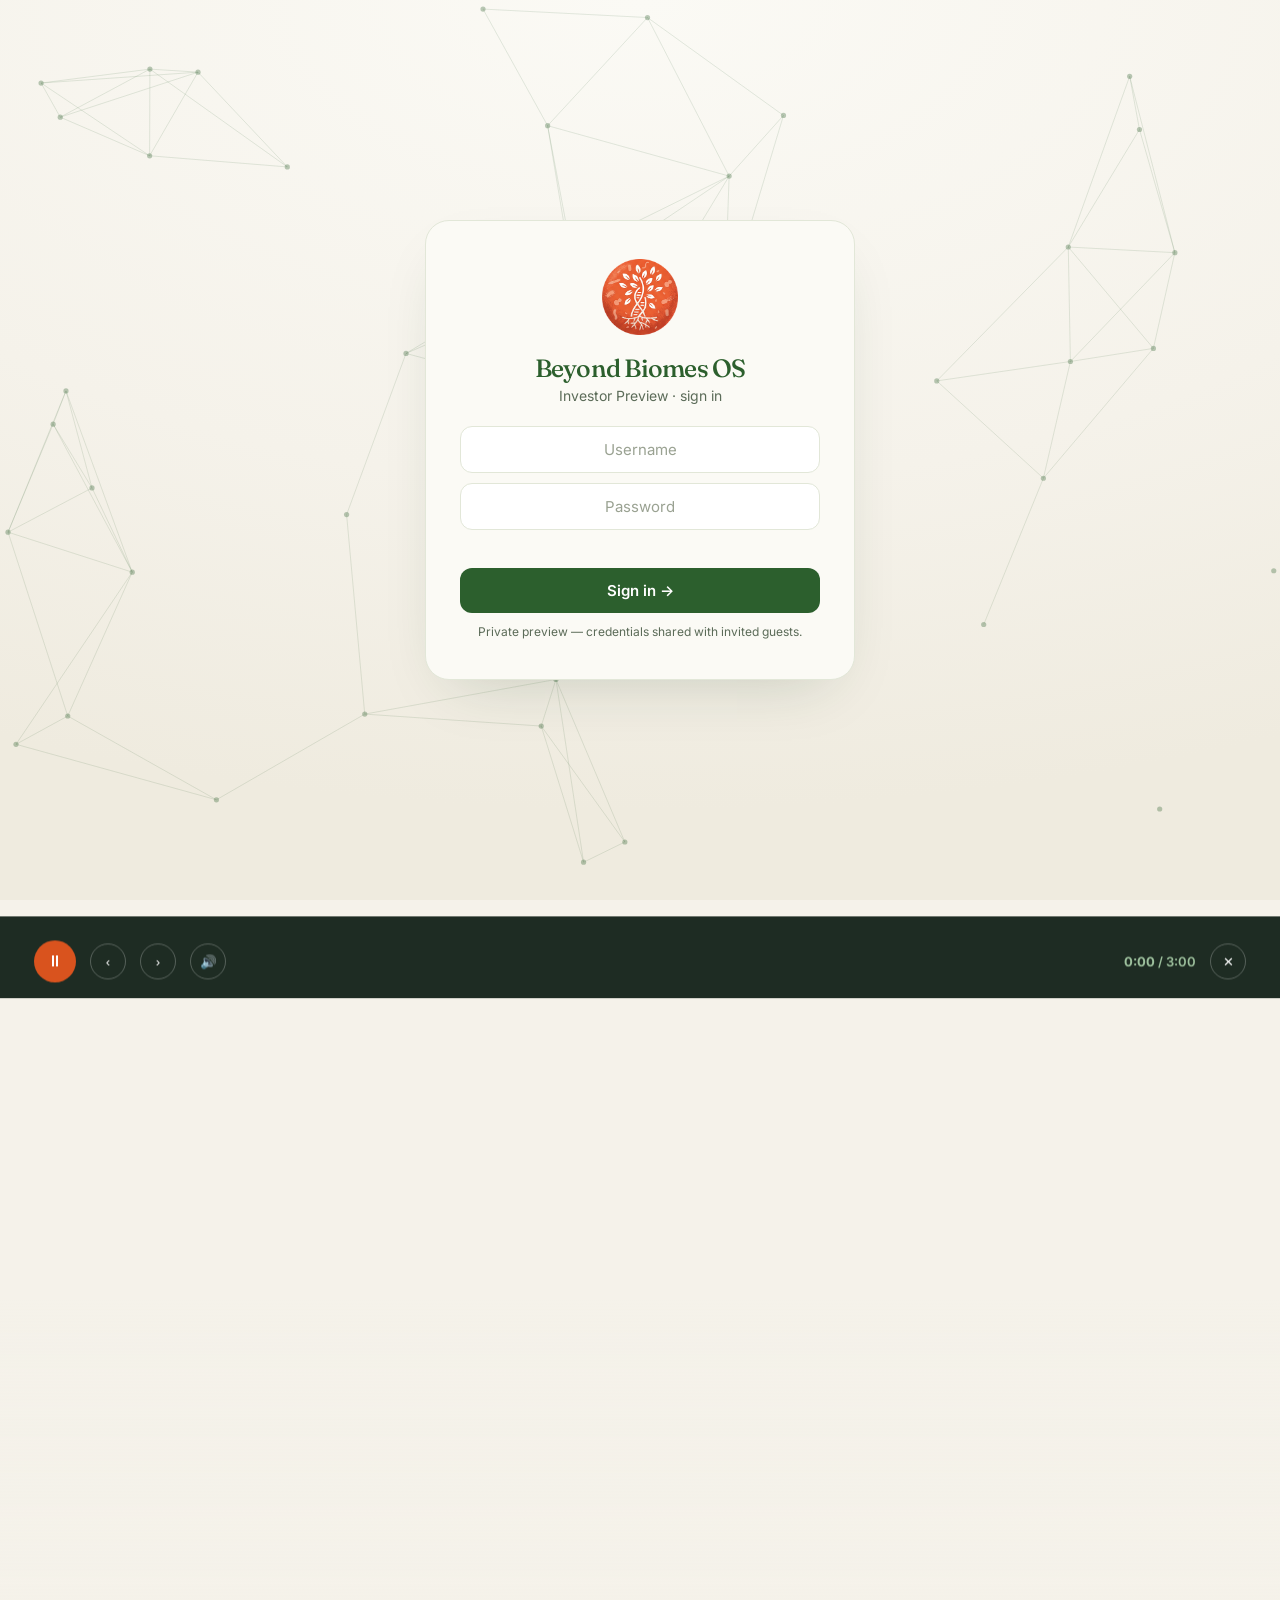
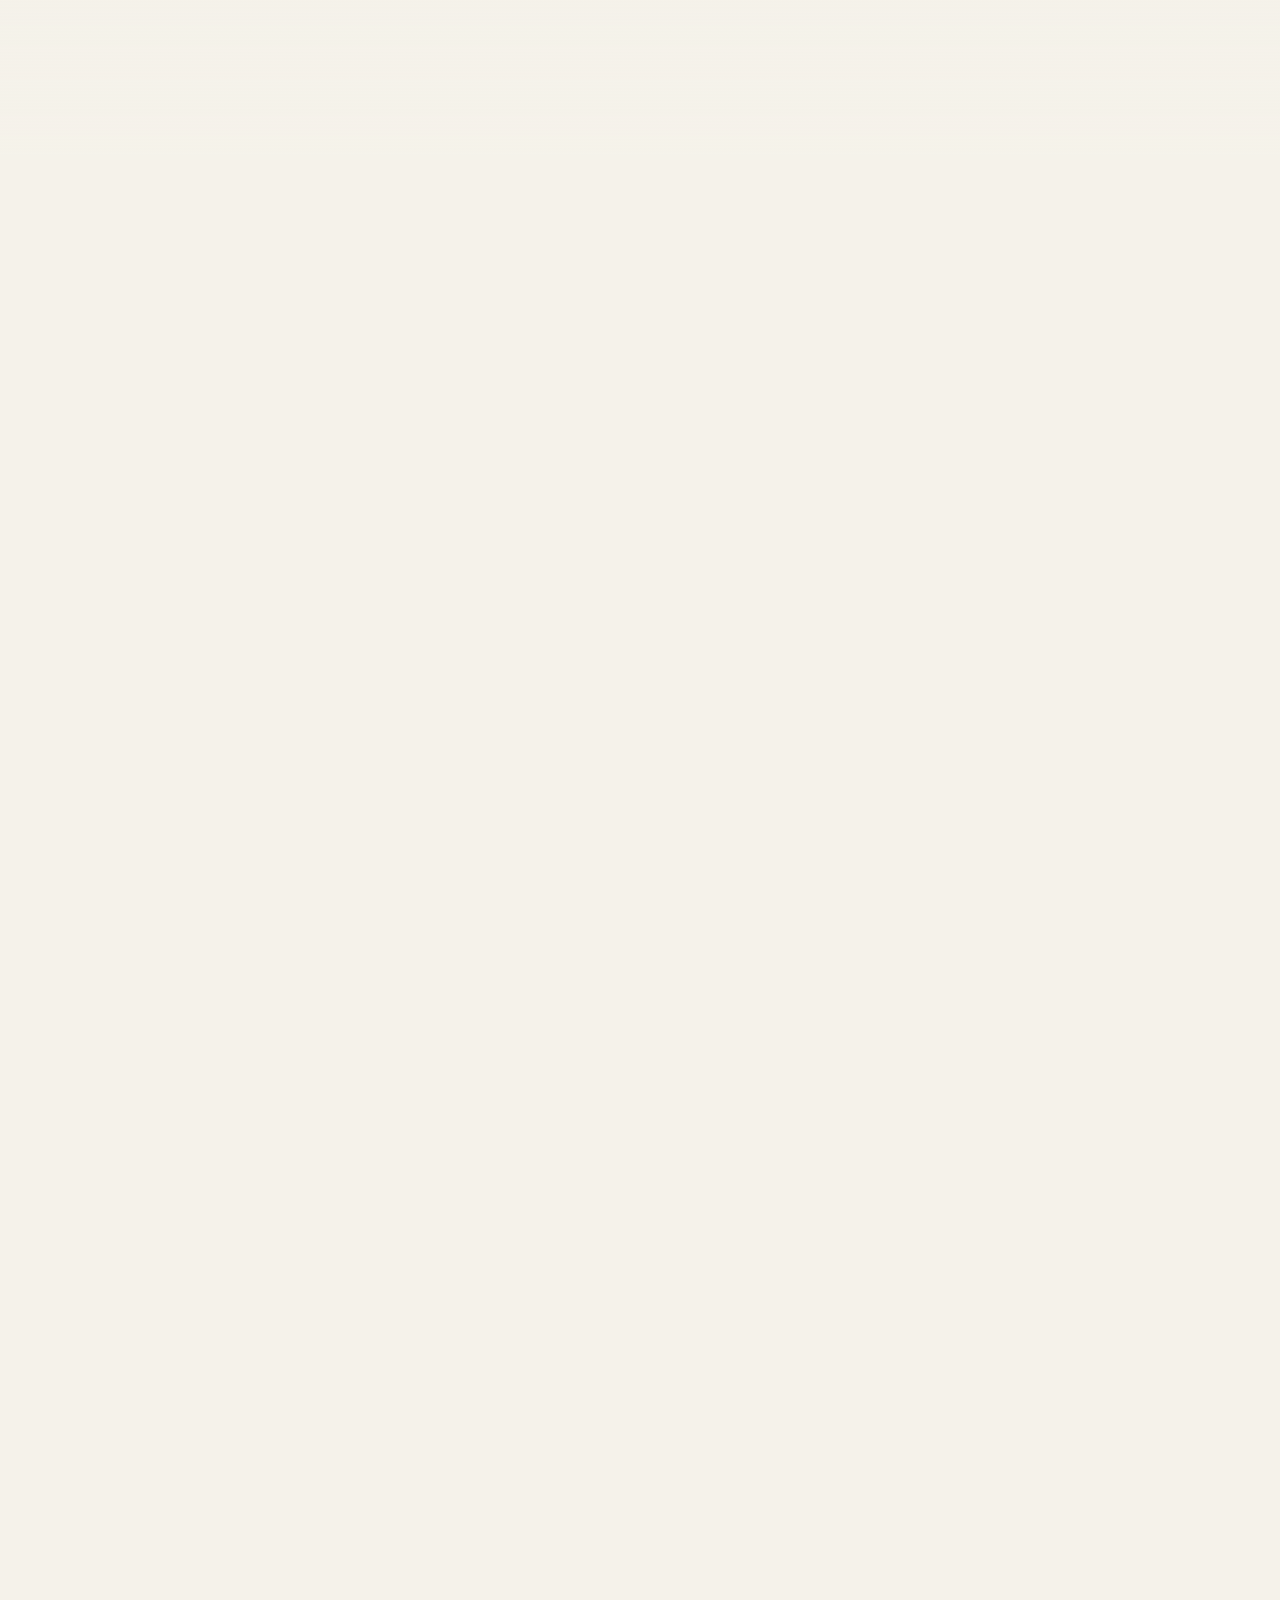
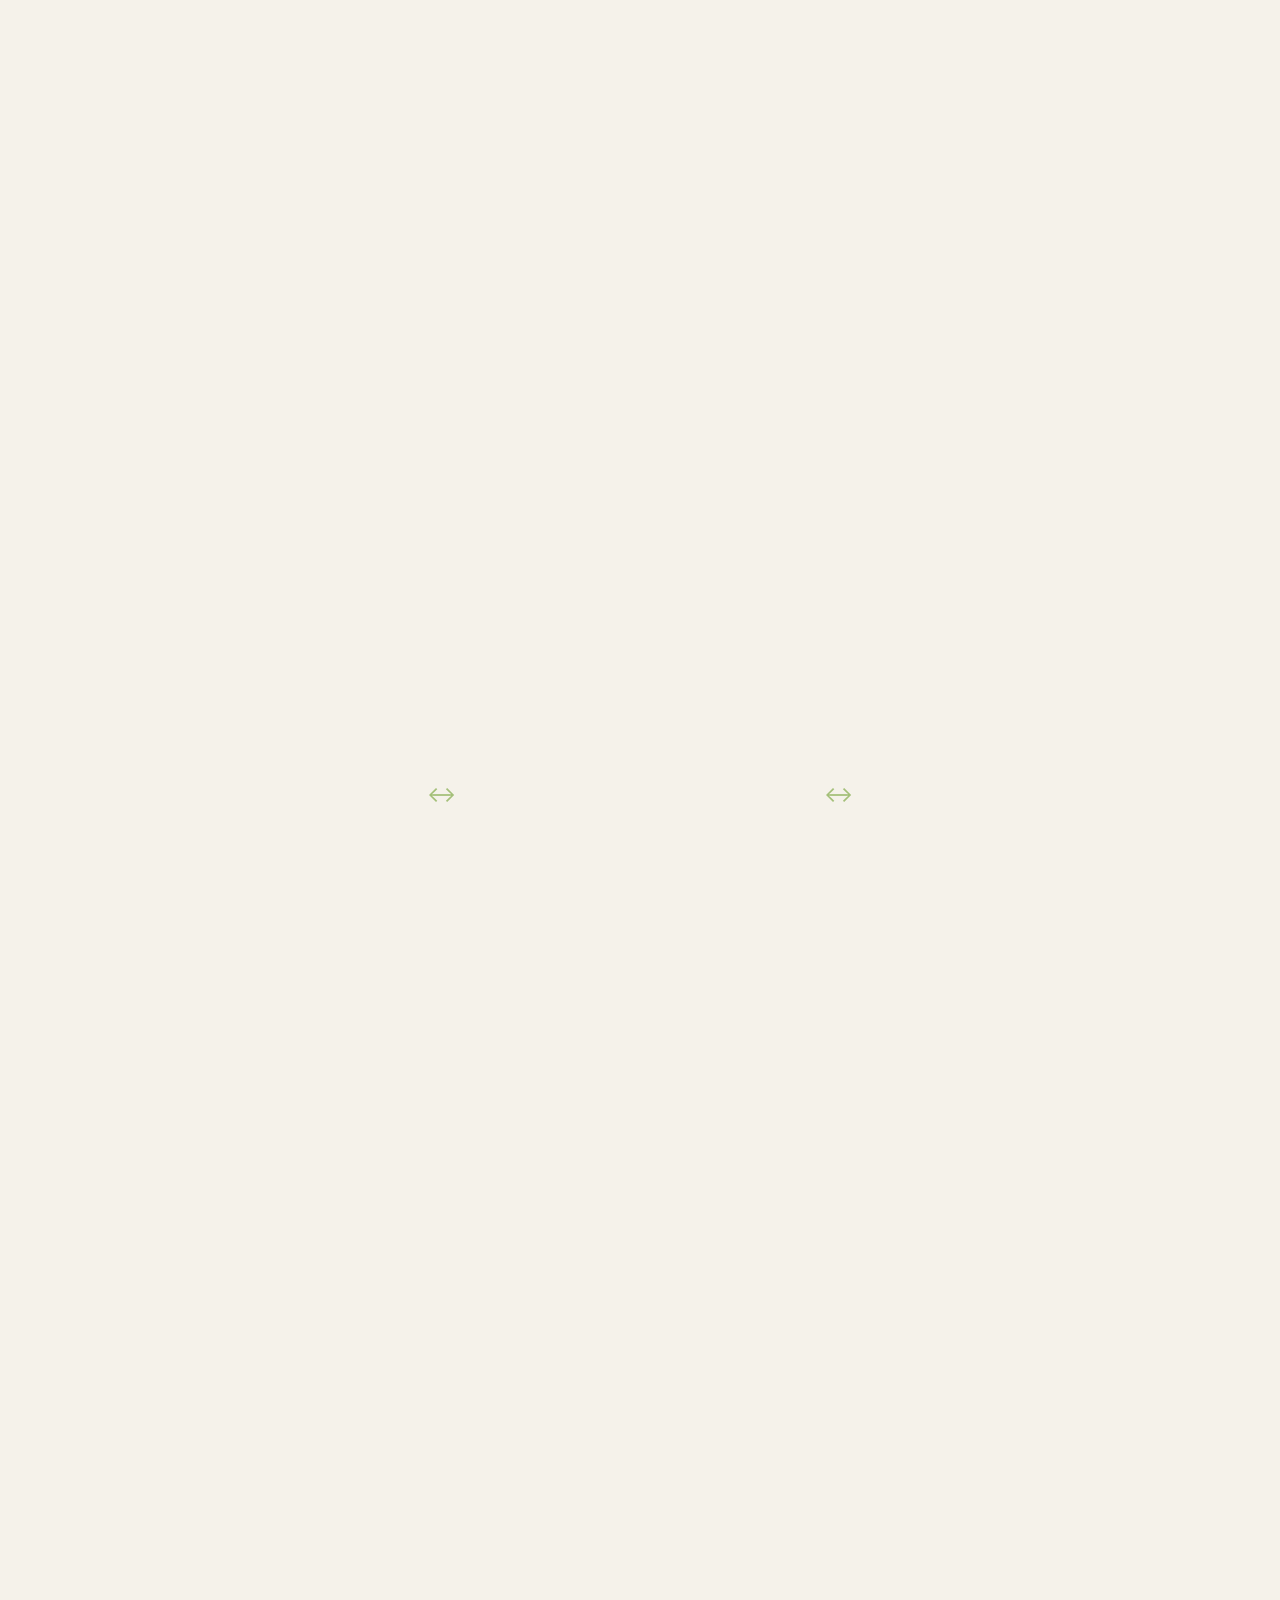
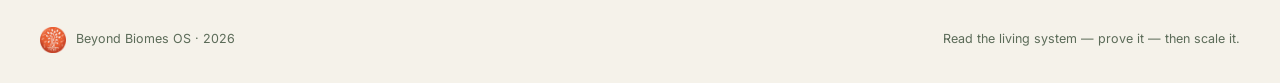
==== commit 9b768c6c: "pitch(webapp): trim narration to ~3:00 Trim the 9 EN NAR strings in index.html from 548 to ~473 spok" ====
--- a/index.html
+++ b/index.html
@@ -437,16 +437,16 @@
 
 <script>
 const SECT=["hero","sec-soil","sec-model","sec-method","sec-1000x","sec-fed","sec-proof","sec-team","sec-ask"];
-const DUR=[16,32,33,28,18,40,19,21,19];
+const DUR=[16,28,29,25,16,33,17,19,19];
 const NAR=[
 "Eyes before muscle. Read the system before you change it. BeyondBiomes develops a living-soil diagnostic — reading the microbiome conventional tests can't see — so biostimulant producers can prove what actually works. Powered by local-first metagenomics and functional RNA-seq.",
-"Start with the problem. Europe loses an estimated twelve billion euros in crops every year, because the industry treats living soil as flat chemistry — N, P, K, pH. You can't improve what you can't read, so therapies get applied blind. And no incumbent reads the living system: classic labs read chemistry, DNA sequencing reads who's there, fixed products read nothing. We read function — what the microbes actually do — and we close the loop: diagnose, then therapy.",
-"This is RhizoGenie. With functional RNA-sequencing and local-first AI, we read what microbes are doing — quorum sensing, immunity, nutrient cycling — at a fraction of cloud cost, giving eyes to a one-point-eight-billion-euro biostimulant market that's flying blind. And it bridges biology's Valley of Death: sixty to seventy percent of single strains fail in the field. We don't guess — we measure the field stress first, then design the exact consortium, targeting seventy to eighty-five percent field success across climate zones.",
-"The economics split cleanly. The farmer gets the value — a target of twenty to twenty-five percent more yield, thirty percent less fertilizer, a hundred-and-fifty-three-percent first-year return — but the farmer doesn't pay us. The producer pays us to validate and tailor their product: a target of eight hundred euros a hectare, at around eighty-four percent gross margin. Two-sided — and every field returns its data to us.",
-"And the channel is already open — real growers, signed commitments. A twelve-hundred-hectare cooperative in Germany is our proving ground. A Chile pilot retrains our model every six months, not every year. And an active collaboration in Brazil. Design partners, not booked revenue.",
-"A venture-scale trajectory on bottom-up unit economics: a twelve-and-a-half-billion-euro addressable market, fifteen million in recurring revenue by year five from just three-hundred-and-seventy-five farms. The moat is a compounding data flywheel — trade secrets, a filed siderophore-surfactin patent, and every field we read sharpens the prediction. Mehr Daten, bessere KI. And here's why it scales beyond soil: that observe-verify-act engine is BeyondBiomes OS. In a year when Gartner says over forty percent of agentic-AI projects will be cancelled for lack of reliability, we build the boring observation layer that makes autonomy trustworthy. Soil is simply the first vertical.",
-"And we're honest about the proof. We're at R-squared zero-point-six-eight today — a demonstrator, not a finished claim. We're transparently funding the exact six-hundred-and-twenty-five-metagenome field validation, across Germany, Chile and Spain, to reach a definitive zero-point-eight-five. We fund the proof — we don't assume it.",
-"The team to do it: scientists who built the method, operators who run it. Ringo Schwabe, who built the method. Anna Ngo, lead author at Nature Communications. Prem Kumar Tiwari, on the local-first AI pipeline. María Paz Flores, a hundred-and-twenty-plus B2B agri-deals across Latin America. Out of Ruhr-University Bochum, EXIST-funded.",
+"Start with the problem. Europe loses an estimated twelve billion euros in crops every year, because the industry reads living soil as flat chemistry — N, P, K, pH — and treats it blind. No incumbent reads the living system: labs read chemistry, DNA reads who's there, fixed products read nothing. We read function — what the microbes actually do — and close the loop: diagnose, then therapy.",
+"This is RhizoGenie. Functional RNA-sequencing plus local-first AI read what microbes are doing — quorum sensing, immunity — at a fraction of cloud cost, giving eyes to a one-point-eight-billion-euro market flying blind. It bridges biology's Valley of Death: sixty to seventy percent of single strains fail in the field. We don't guess — we measure the field stress first, then design the exact consortium, targeting seventy to eighty-five percent field success.",
+"The economics split cleanly. The farmer gets the value — a target of twenty-five percent more yield and thirty percent less fertilizer — but doesn't pay us. The producer pays to validate and tailor their product: a target of eight hundred euros a hectare at around eighty-four percent gross margin. Two-sided — and every field returns its data to us.",
+"And the channel is already open — real growers, signed commitments. A twelve-hundred-hectare cooperative in Germany is our proving ground. A Chile pilot retrains our model every six months. An active collaboration in Brazil. Design partners, not booked revenue.",
+"A venture-scale trajectory on real unit economics: a twelve-and-a-half-billion-euro market, fifteen million in recurring revenue by year five from three hundred and seventy-five farms. The moat compounds — every field we read sharpens the prediction, and fast-followers start from zero. And it reaches beyond soil: the observe-verify-act engine is BeyondBiomes OS. As Gartner warns that over forty percent of agentic-AI projects will be cancelled for lack of reliability, we're the layer that makes autonomy trustworthy. Soil is just the first.",
+"And we're honest about the proof. We're at R-squared zero-point-six-eight today — a demonstrator. We're transparently funding the exact six-hundred-and-twenty-five-metagenome field validation, across Germany, Chile and Spain, to reach a definitive zero-point-eight-five. We fund the proof — we don't assume it.",
+"The team: scientists who built the method, operators who run it. Ringo Schwabe built the method. Anna Ngo, lead author at Nature Communications. Prem Kumar Tiwari on the local-first AI pipeline. María Paz Flores, a hundred and twenty B2B agri-deals across Latin America. Ruhr-University Bochum, EXIST-funded.",
 "So the ask: one-point-five million euros, seed — to buy an industry its eyes. It funds the validation trial and the first producer pilots. Scan the code and read a live diagnosis yourself in thirty seconds. Read the living system before you change it. Let's talk."
 ];
 const CAP=[
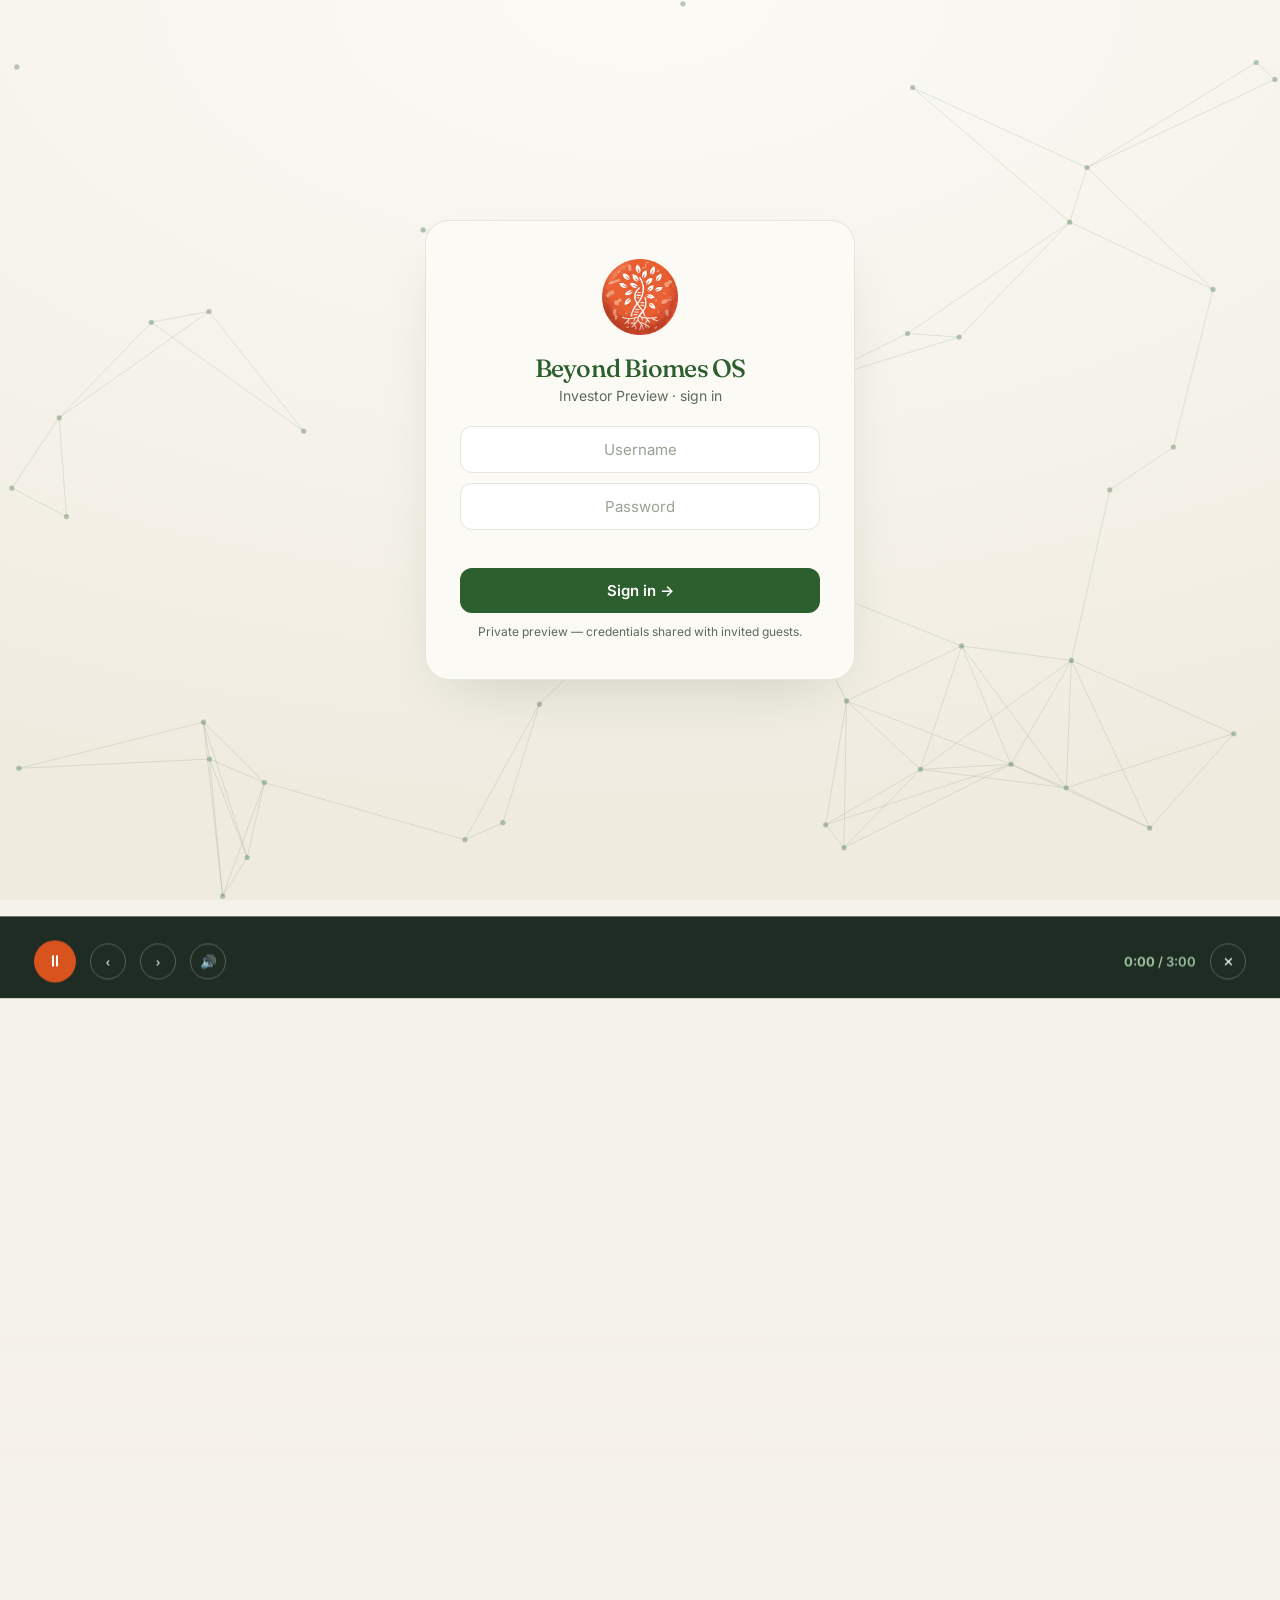
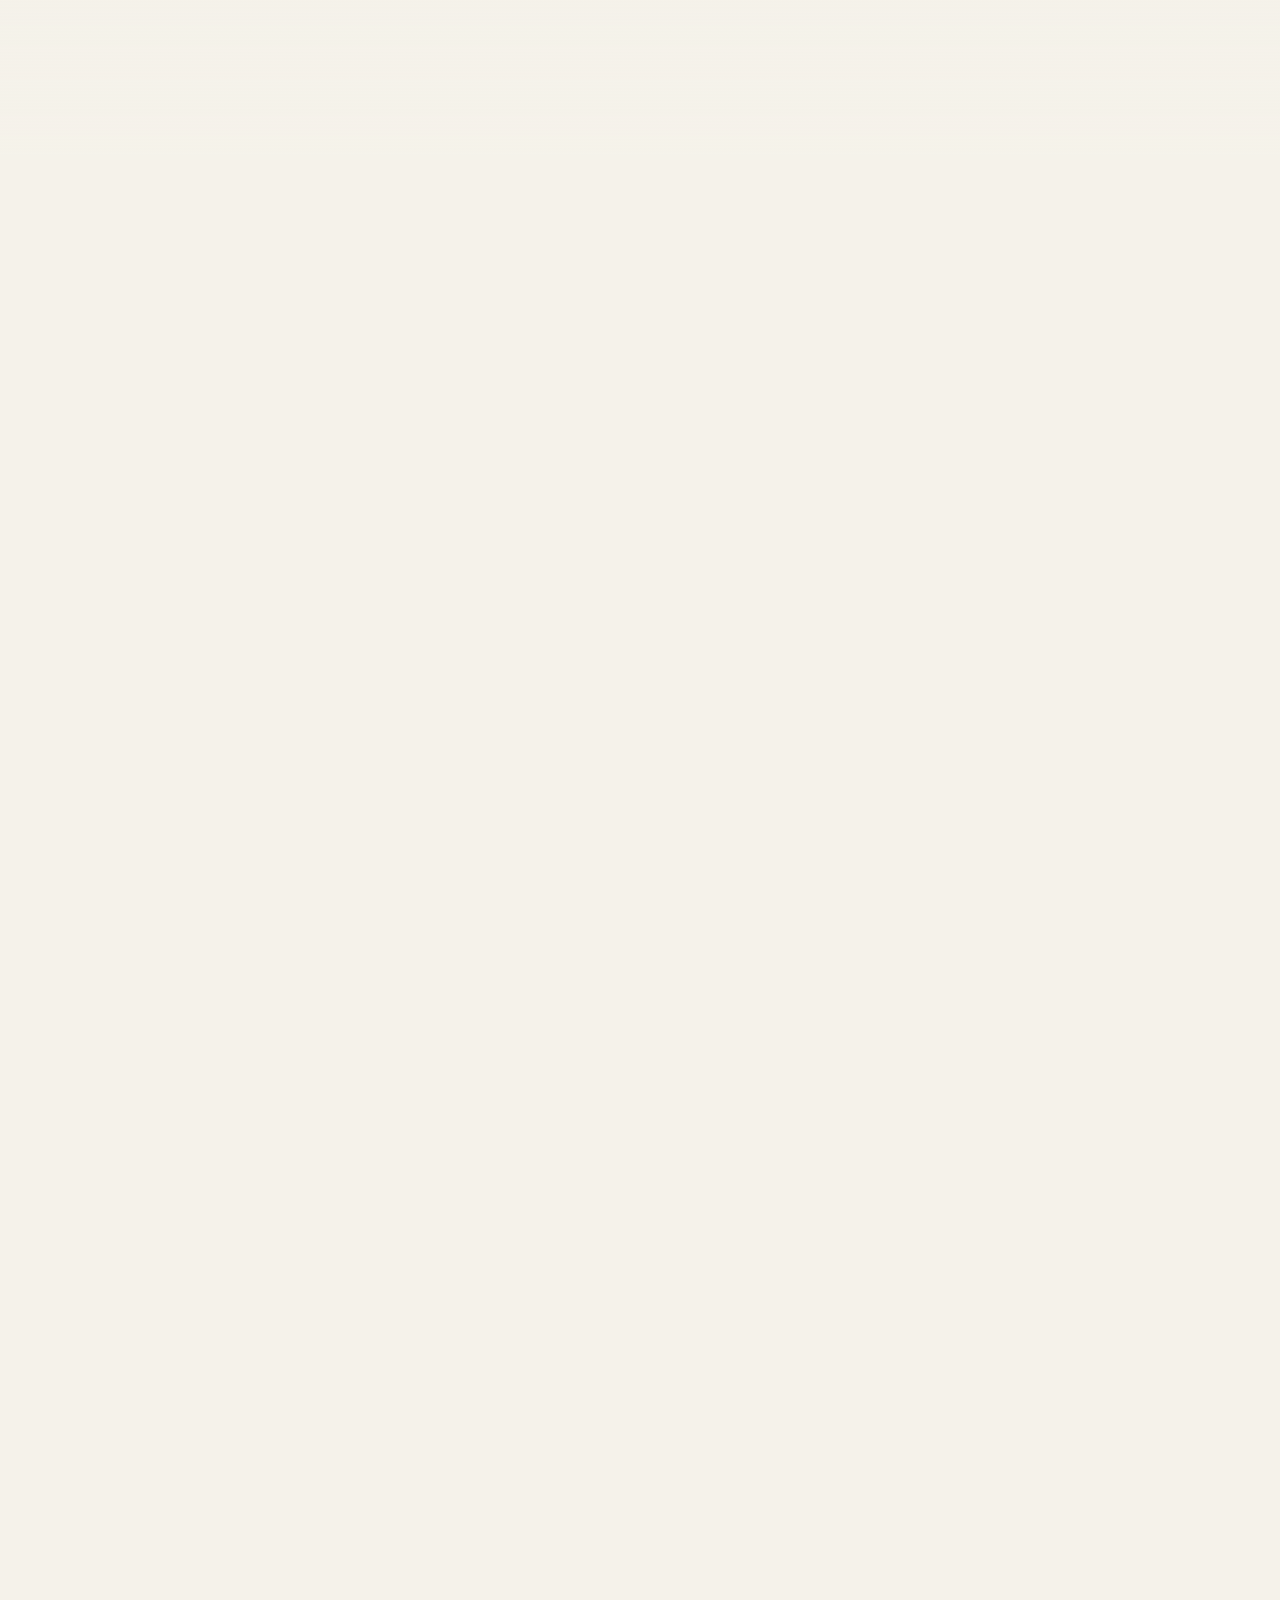
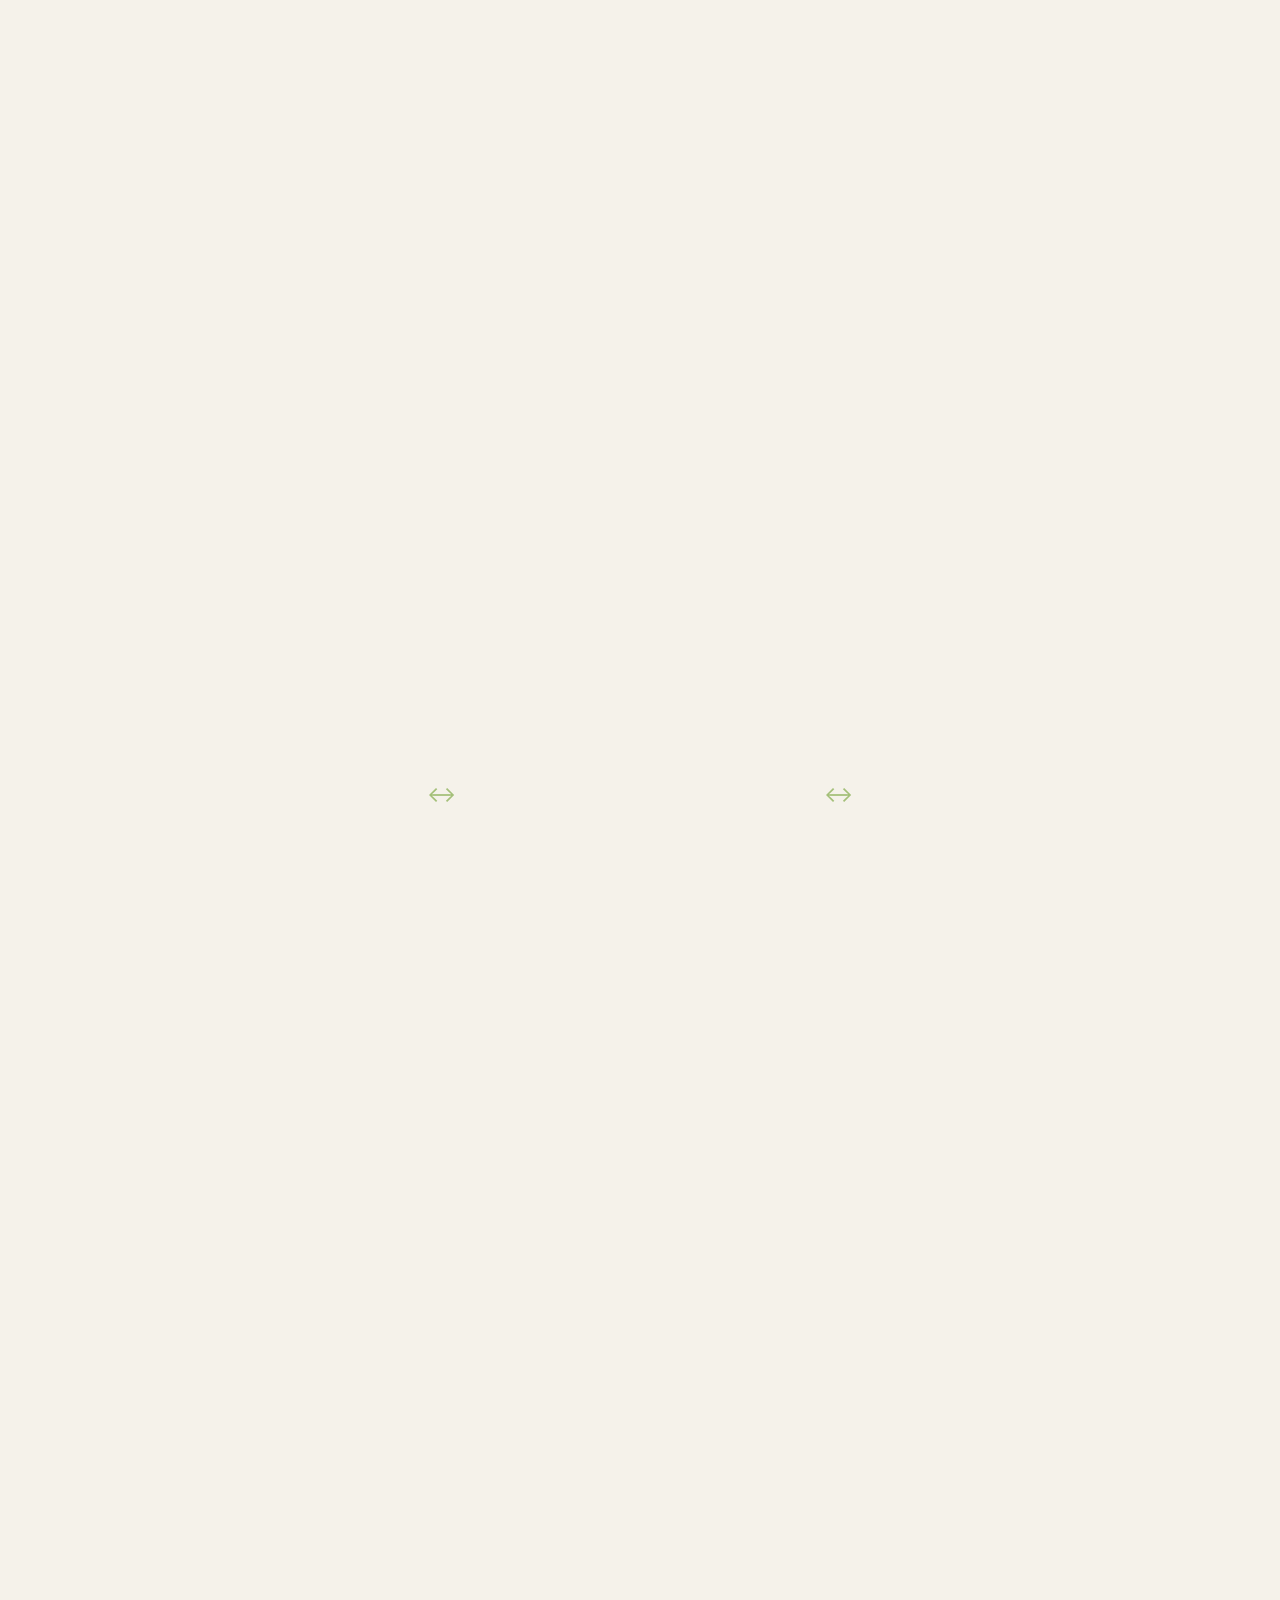
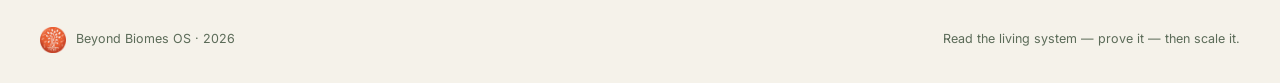
==== commit 3748ea73: "feat(app): bring styled pitch app to main, preserving ?k=Bochum-1000x QR auto-login Replaces the OS-" ====
--- a/index.html
+++ b/index.html
@@ -649,6 +649,8 @@
   if(u===CREDS.user && v===CREDS.pass){ init(); loginEl.classList.add('out'); setTimeout(()=>{loginEl.style.display='none';},850); } else { var er=document.getElementById('err'); er.style.color='#5B6A57'; er.style.fontSize='13.5px'; er.textContent='🔧 The workshop pitch is currently in construction for improvement — please check back soon.'; } }
 document.getElementById('enter').onclick=enter;
 ['user','pass'].forEach(id=>document.getElementById(id).addEventListener('keydown',e=>{if(e.key==='Enter')enter();}));
+/* QR auto-login: ?k=Bochum-1000x magic-link bypass (preserved from main) */
+;(function(){try{var q=new URLSearchParams(location.search);if(q.get('k')==='Bochum-1000x'||q.has('auto')||q.has('demo')){init();if(loginEl){loginEl.classList.add('out');setTimeout(function(){loginEl.style.display='none';},850);}}}catch(e){}})();
 let inited=false;
 function init(){ if(inited)return; inited=true; armReveal(); heroCanvas(); setFund(0); onScroll(); }
 </script>
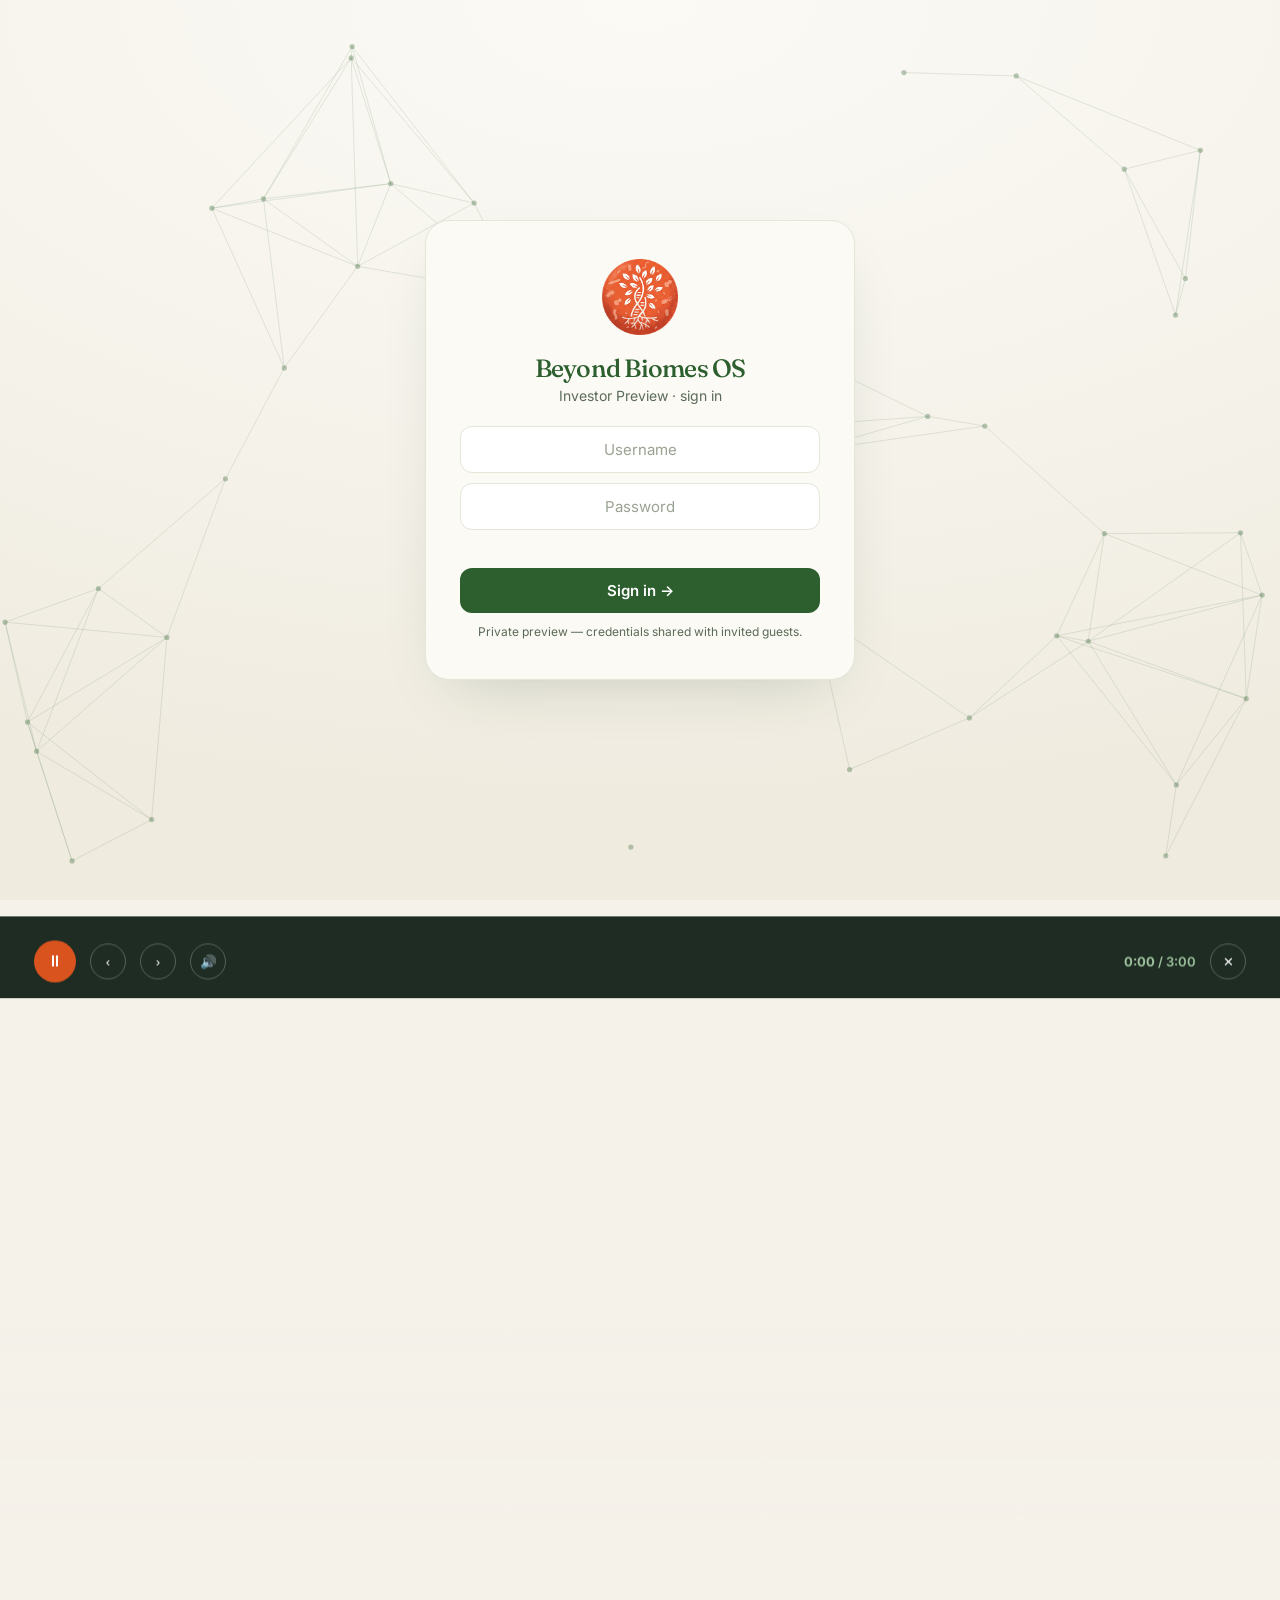
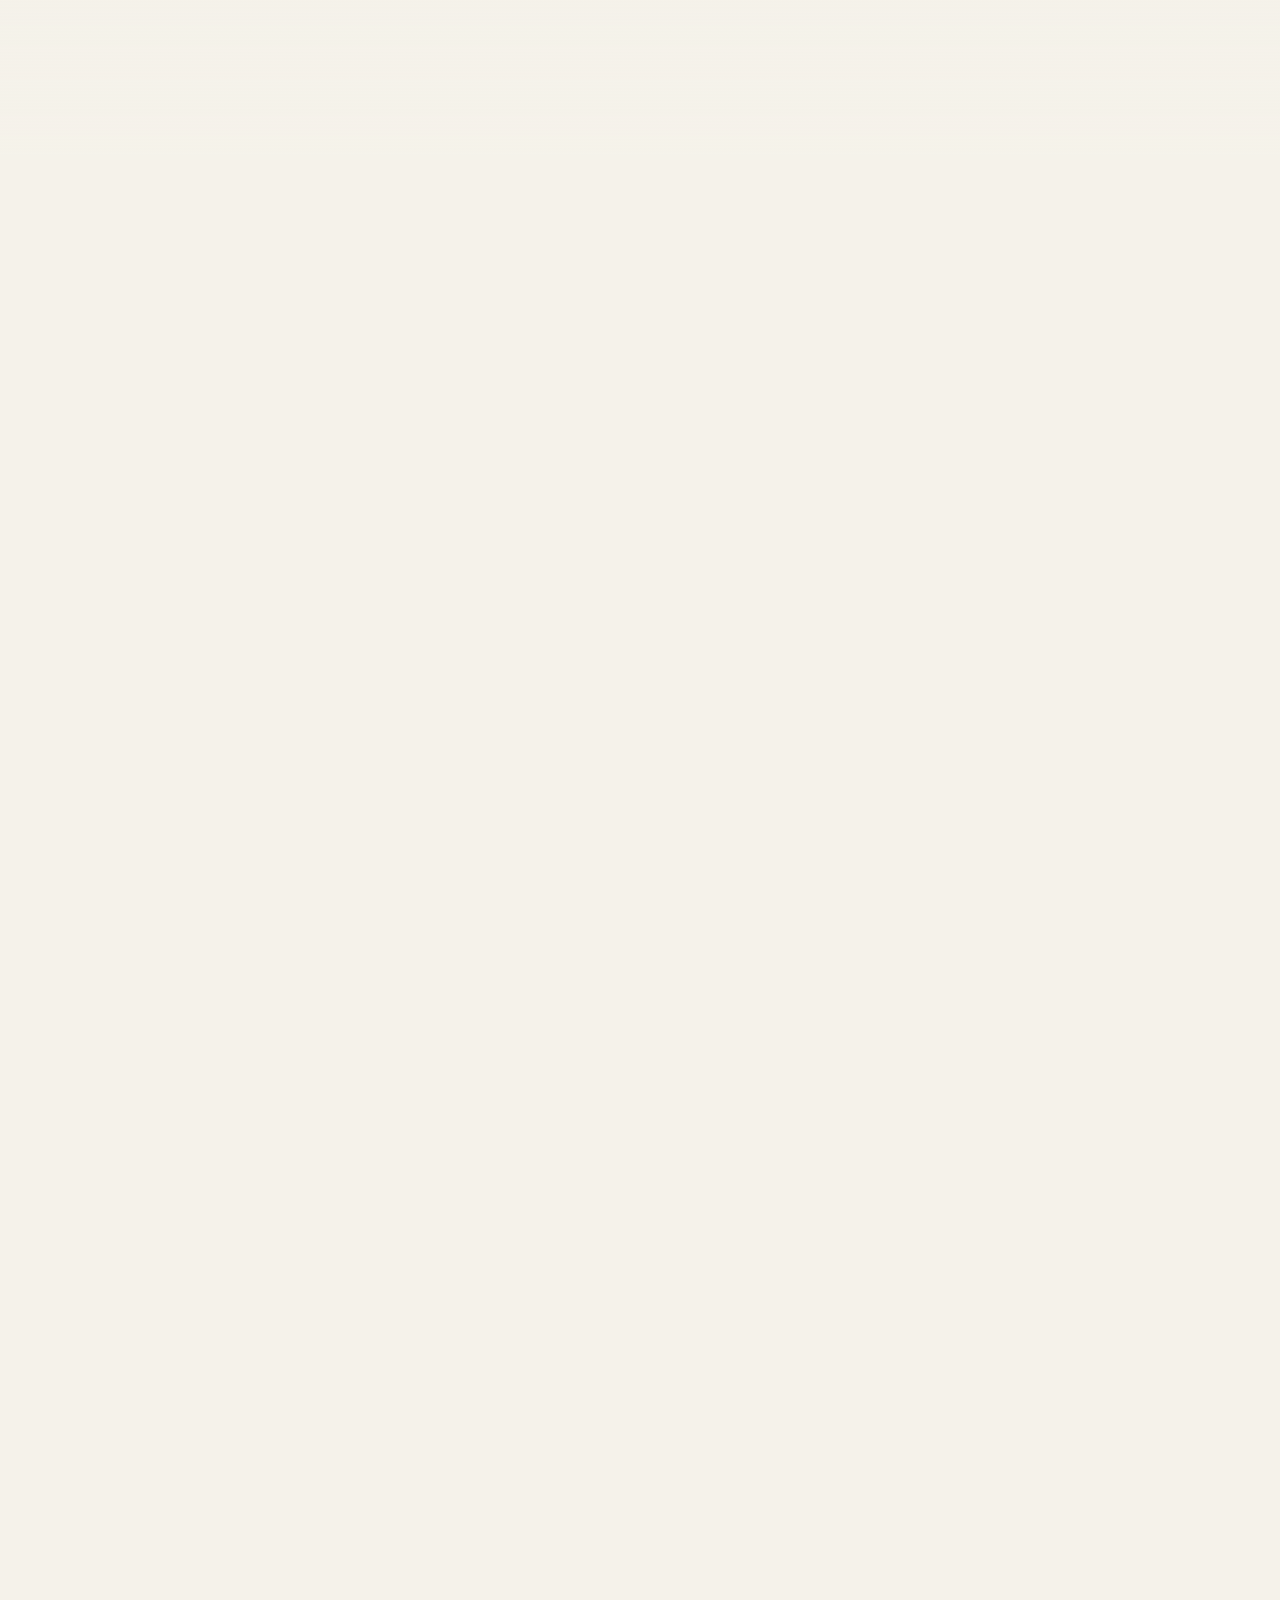
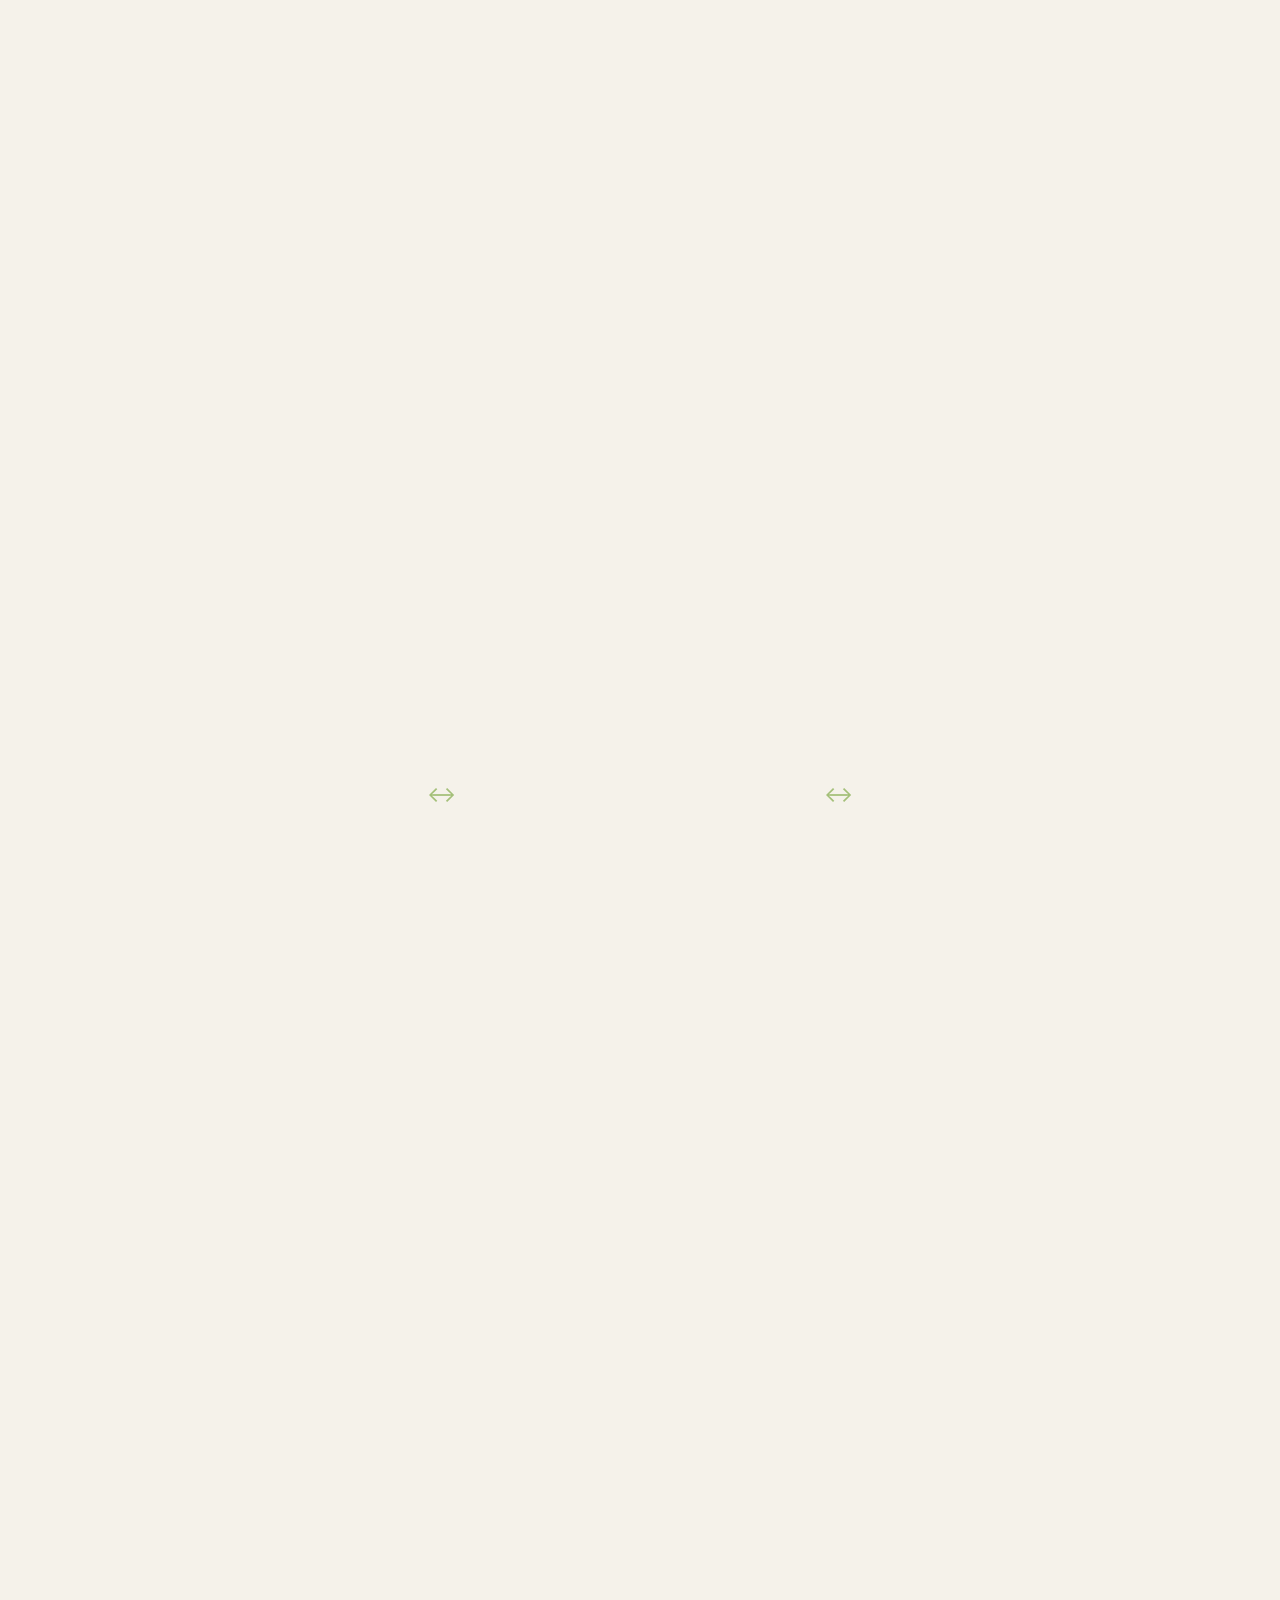
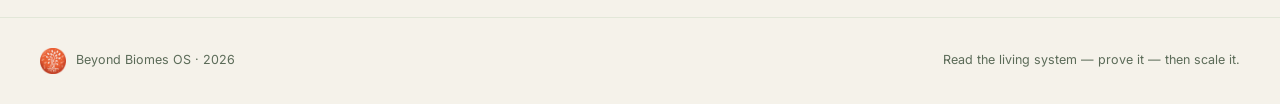
==== commit ba797ce9: "feat(app): robust ?k= auto-login, corrected patent framing, /train rehearsal route - ?k=Bochum-1000x" ====
--- a/index.html
+++ b/index.html
@@ -353,7 +353,7 @@
         <div style="font-size:11px;color:var(--muted);margin-top:10px">Break-even Month 36–42 at ~€3.1M cumulative burn (target).</div>
       </div>
       <div class="rv d2">
-        <div class="card" style="margin-bottom:14px"><h3>The moat = a data flywheel</h3><p>Trade secrets (17-agent pipeline), a filed <b>Siderophore-Surfactin PCT patent</b>, RhizoGenie copyright. Every field we read sharpens the prediction. <b>Mehr Daten, bessere KI</b> — fast-followers start from zero.</p></div>
+        <div class="card" style="margin-bottom:14px"><h3>The moat = a data flywheel</h3><p>Trade secrets (17-agent pipeline), a deliberate <b>no-patent strategy</b> (the moat is the data, not a filing), RhizoGenie copyright. Every field we read sharpens the prediction. <b>Mehr Daten, bessere KI</b> — fast-followers start from zero.</p></div>
         <div class="card" style="border-color:var(--orange)"><h3>BeyondBiomes OS</h3><p>The same <b>observe → verify → act</b> engine that reads the soil powers our whole AI-native operation. In a year Gartner says <b>&gt;40% of agentic-AI projects will be cancelled</b> for lack of reliability, we build the boring layer that makes autonomy trustworthy. <i>Soil is just the first vertical.</i></p></div>
       </div>
     </div>
@@ -460,7 +460,7 @@
 "Scientists who built the method, operators who run it. RUB · EXIST-funded.",
 "€1.5M seed — to buy an industry its eyes. Read the living system before you change it."
 ];
-const SUBS=["Eyes before muscle — read the system before you change it. BeyondBiomes: a living-soil diagnostic that reads the microbiome conventional tests can't see, so biostimulant producers can prove what works. Local-first metagenomics + functional RNA-seq.", "Europe loses ~€12B/year in crops because it reads living soil as flat chemistry (N,P,K,pH) and treats it blind. No incumbent reads the living system — labs read chemistry, DNA reads who's there, fixed products read nothing. We read function — what microbes do — and close the loop: diagnose → therapy.", "RhizoGenie: functional RNA-seq + local-first AI read what microbes DO — quorum sensing, immunity — at a fraction of cloud cost, giving eyes to a €1.8B biostimulant market flying blind. It bridges biology's Valley of Death: 60-70% of single strains fail in the field. We don't guess — we measure field stress first, then design the exact consortium (target 70-85% field success).", "The value splits cleanly. Farmer gets the benefit — target +20-25% yield, -30% fertilizer, 153% first-year ROI — but doesn't pay. The producer pays to validate & tailor their product: target €800/ha at ~84% gross margin. Two-sided — every field returns its data.", "The channel is open — real growers, signed LOIs. A 1,200-hectare cooperative in Germany (proving ground); a Chile pilot retraining the model every 6 months; an active collaboration in Brazil. Design partners, not booked revenue.", "Venture-scale on bottom-up unit economics: €12.5B TAM, €15M ARR by year 5 from ~375 farms. Moat = compounding data flywheel + filed siderophore-surfactin patent; every field sharpens prediction (Mehr Daten, bessere KI). And it scales beyond soil: the observe→verify→act engine is BeyondBiomes OS — in a year Gartner says >40% of agentic-AI projects will be cancelled for lack of reliability, we build the boring layer that makes autonomy trustworthy. Soil is just the first vertical.", "We're honest about the proof. R² 0.68 today (TRL 4-5 demonstrator). We're transparently funding the exact 625-metagenome field validation across Germany, Chile and Spain to reach a definitive R² 0.85 (TRL 7). We fund the proof — we don't assume it.", "Scientists who built the method, operators who run it: Ringo Schwabe (built the method), Dr. Anna Ngo (CSO, Nature Communications lead author), Prem Kumar Tiwari (CTO, local-first AI), María Paz Flores (CCO, 120+ B2B agri-deals LATAM). Ruhr-University Bochum · EXIST-funded.", "The ask: €1.5M seed — to buy an industry its eyes. It funds the validation trial and the first producer pilots. Scan the code — read a live diagnosis yourself in 30 seconds. Read the living system before you change it. Let's talk."];
+const SUBS=["Eyes before muscle — read the system before you change it. BeyondBiomes: a living-soil diagnostic that reads the microbiome conventional tests can't see, so biostimulant producers can prove what works. Local-first metagenomics + functional RNA-seq.", "Europe loses ~€12B/year in crops because it reads living soil as flat chemistry (N,P,K,pH) and treats it blind. No incumbent reads the living system — labs read chemistry, DNA reads who's there, fixed products read nothing. We read function — what microbes do — and close the loop: diagnose → therapy.", "RhizoGenie: functional RNA-seq + local-first AI read what microbes DO — quorum sensing, immunity — at a fraction of cloud cost, giving eyes to a €1.8B biostimulant market flying blind. It bridges biology's Valley of Death: 60-70% of single strains fail in the field. We don't guess — we measure field stress first, then design the exact consortium (target 70-85% field success).", "The value splits cleanly. Farmer gets the benefit — target +20-25% yield, -30% fertilizer, 153% first-year ROI — but doesn't pay. The producer pays to validate & tailor their product: target €800/ha at ~84% gross margin. Two-sided — every field returns its data.", "The channel is open — real growers, signed LOIs. A 1,200-hectare cooperative in Germany (proving ground); a Chile pilot retraining the model every 6 months; an active collaboration in Brazil. Design partners, not booked revenue.", "Venture-scale on bottom-up unit economics: €12.5B TAM, €15M ARR by year 5 from ~375 farms. Moat = compounding data flywheel + a trade-secret pipeline (we deliberately haven't patented); every field sharpens prediction (Mehr Daten, bessere KI). And it scales beyond soil: the observe→verify→act engine is BeyondBiomes OS — in a year Gartner says >40% of agentic-AI projects will be cancelled for lack of reliability, we build the boring layer that makes autonomy trustworthy. Soil is just the first vertical.", "We're honest about the proof. R² 0.68 today (TRL 4-5 demonstrator). We're transparently funding the exact 625-metagenome field validation across Germany, Chile and Spain to reach a definitive R² 0.85 (TRL 7). We fund the proof — we don't assume it.", "Scientists who built the method, operators who run it: Ringo Schwabe (built the method), Dr. Anna Ngo (CSO, Nature Communications lead author), Prem Kumar Tiwari (CTO, local-first AI), María Paz Flores (CCO, 120+ B2B agri-deals LATAM). Ruhr-University Bochum · EXIST-funded.", "The ask: €1.5M seed — to buy an industry its eyes. It funds the validation trial and the first producer pilots. Scan the code — read a live diagnosis yourself in 30 seconds. Read the living system before you change it. Let's talk."];
 const FUND=[
  {amt:"€1.5M",stage:"Seed · to TRL 7, not to profitability",desc:"Buys an industry its eyes — the diagnostic the biostimulant market has been flying blind without.",
   use:[[40,"Producer pilots","first paid producer pilots — €800/ha model live"],[30,"Validation trial","625-metagenome field validation · DE + CL + ES"],[30,"Platform & team","RhizoGenie reliability layer + key hires"]]}
@@ -473,7 +473,7 @@
 "Das ist RhizoGenie. Mit funktionaler RNA-Sequenzierung und local-first KI lesen wir, was Mikroben tun — Quorum Sensing, Immunität, Nährstoffkreislauf — zu einem Bruchteil der Cloud-Kosten und geben so einem 1,8-Milliarden-Euro-Markt für Biostimulanzien, der im Blindflug ist, Augen. Und es überbrückt das biologische Tal des Todes: sechzig bis siebzig Prozent der Einzelstämme versagen im Feld. Wir raten nicht — wir messen zuerst den Feldstress, dann entwerfen wir das exakte Konsortium und zielen auf siebzig bis fünfundachtzig Prozent Felderfolg über Klimazonen hinweg.",
 "Die Ökonomie teilt sich sauber auf. Der Landwirt erhält den Wert — ein Ziel von zwanzig bis fünfundzwanzig Prozent mehr Ertrag, dreißig Prozent weniger Dünger, hundertdreiundfünfzig Prozent Rendite im ersten Jahr — aber der Landwirt zahlt uns nicht. Der Hersteller zahlt uns, um sein Produkt zu validieren und anzupassen: ein Ziel von achthundert Euro pro Hektar, bei rund vierundachtzig Prozent Bruttomarge. Zweiseitig — und jedes Feld gibt uns seine Daten zurück.",
 "Und der Kanal ist bereits offen — echte Erzeuger, unterzeichnete Zusagen. Eine zwölfhundert Hektar große Genossenschaft in Deutschland ist unser Erprobungsfeld. Ein Pilot in Chile trainiert unser Modell alle sechs Monate neu, nicht jedes Jahr. Und eine aktive Zusammenarbeit in Brasilien. Design-Partner, keine gebuchten Umsätze.",
-"Eine Trajektorie auf Venture-Niveau auf Basis von Bottom-up-Unit-Economics: ein adressierbarer Markt von zwölfeinhalb Milliarden Euro, fünfzehn Millionen wiederkehrender Umsatz bis zum fünften Jahr aus nur dreihundertfünfundsiebzig Höfen. Der Burggraben ist ein sich verstärkendes Daten-Schwungrad — Geschäftsgeheimnisse, ein angemeldetes Siderophor-Surfactin-Patent, und jedes Feld, das wir lesen, schärft die Vorhersage. Mehr Daten, bessere KI. Und deshalb skaliert es über den Boden hinaus: diese Beobachten-Verifizieren-Handeln-Engine ist BeyondBiomes OS. In einem Jahr, in dem Gartner sagt, dass über vierzig Prozent der agentischen KI-Projekte mangels Zuverlässigkeit eingestellt werden, bauen wir die langweilige Beobachtungsschicht, die Autonomie vertrauenswürdig macht. Boden ist einfach das erste Vertical.",
+"Eine Trajektorie auf Venture-Niveau auf Basis von Bottom-up-Unit-Economics: ein adressierbarer Markt von zwölfeinhalb Milliarden Euro, fünfzehn Millionen wiederkehrender Umsatz bis zum fünften Jahr aus nur dreihundertfünfundsiebzig Höfen. Der Burggraben ist ein sich verstärkendes Daten-Schwungrad — Geschäftsgeheimnisse, bewusst kein Patent (der Burggraben sind die Daten, keine Anmeldung), und jedes Feld, das wir lesen, schärft die Vorhersage. Mehr Daten, bessere KI. Und deshalb skaliert es über den Boden hinaus: diese Beobachten-Verifizieren-Handeln-Engine ist BeyondBiomes OS. In einem Jahr, in dem Gartner sagt, dass über vierzig Prozent der agentischen KI-Projekte mangels Zuverlässigkeit eingestellt werden, bauen wir die langweilige Beobachtungsschicht, die Autonomie vertrauenswürdig macht. Boden ist einfach das erste Vertical.",
 "Und wir sind ehrlich über den Beweis. Wir liegen heute bei einem R-Quadrat von null Komma sechsundsechzig — ein Demonstrator, keine fertige Behauptung. Wir finanzieren transparent genau die Feldvalidierung mit sechshundertfünfundzwanzig Metagenomen, über Deutschland, Chile und Spanien, um ein definitives null Komma fünfundachtzig zu erreichen. Wir finanzieren den Beweis — wir setzen ihn nicht voraus.",
 "Das Team dafür: Wissenschaftler, die die Methode gebaut haben, Operatoren, die sie betreiben. Ringo Schwabe, der die Methode gebaut hat. Anna Ngo, Erstautorin bei Nature Communications. Prem Kumar Tiwari, an der local-first KI-Pipeline. María Paz Flores, mit über hundertzwanzig B2B-Agrar-Deals in ganz Lateinamerika. Aus der Ruhr-Universität Bochum, EXIST-gefördert.",
 "Also die Bitte: eineinhalb Millionen Euro, Seed — um einer Branche ihre Augen zu kaufen. Es finanziert die Validierungsstudie und die ersten Hersteller-Pilotprojekte. Scanne den Code und lies selbst in dreißig Sekunden eine Live-Diagnose. Lies das lebendige System, bevor du es veränderst. Lass uns reden."
@@ -484,7 +484,7 @@
 "RhizoGenie: funktionale RNA-Seq + local-first KI lesen, was Mikroben TUN — Quorum Sensing, Immunität — zu einem Bruchteil der Cloud-Kosten und geben einem 1,8-Mrd.-€-Markt für Biostimulanzien im Blindflug Augen. Es überbrückt das biologische Tal des Todes: 60-70 % der Einzelstämme versagen im Feld. Wir raten nicht — wir messen zuerst den Feldstress, dann entwerfen wir das exakte Konsortium (Ziel: 70-85 % Felderfolg).",
 "Der Wert teilt sich sauber auf. Der Landwirt erhält den Nutzen — Ziel +20-25 % Ertrag, -30 % Dünger, 153 % Rendite im ersten Jahr — zahlt aber nicht. Der Hersteller zahlt, um sein Produkt zu validieren & anzupassen: Ziel 800 €/ha bei ~84 % Bruttomarge. Zweiseitig — jedes Feld gibt seine Daten zurück.",
 "Der Kanal ist offen — echte Erzeuger, unterzeichnete LOIs. Eine 1.200-Hektar-Genossenschaft in Deutschland (Erprobungsfeld); ein Pilot in Chile, der das Modell alle 6 Monate neu trainiert; eine aktive Zusammenarbeit in Brasilien. Design-Partner, keine gebuchten Umsätze.",
-"Venture-Niveau auf Bottom-up-Unit-Economics: 12,5 Mrd. € TAM, 15 Mio. € ARR bis Jahr 5 aus ~375 Höfen. Burggraben = sich verstärkendes Daten-Schwungrad + angemeldetes Siderophor-Surfactin-Patent; jedes Feld schärft die Vorhersage (Mehr Daten, bessere KI). Und es skaliert über den Boden hinaus: die Beobachten→Verifizieren→Handeln-Engine ist BeyondBiomes OS — in einem Jahr, in dem Gartner sagt, dass >40 % der agentischen KI-Projekte mangels Zuverlässigkeit eingestellt werden, bauen wir die langweilige Schicht, die Autonomie vertrauenswürdig macht. Boden ist nur das erste Vertical.",
+"Venture-Niveau auf Bottom-up-Unit-Economics: 12,5 Mrd. € TAM, 15 Mio. € ARR bis Jahr 5 aus ~375 Höfen. Burggraben = sich verstärkendes Daten-Schwungrad + eine Trade-Secret-Pipeline (bewusst kein Patent); jedes Feld schärft die Vorhersage (Mehr Daten, bessere KI). Und es skaliert über den Boden hinaus: die Beobachten→Verifizieren→Handeln-Engine ist BeyondBiomes OS — in einem Jahr, in dem Gartner sagt, dass >40 % der agentischen KI-Projekte mangels Zuverlässigkeit eingestellt werden, bauen wir die langweilige Schicht, die Autonomie vertrauenswürdig macht. Boden ist nur das erste Vertical.",
 "Wir sind ehrlich über den Beweis. R² 0,68 heute (TRL 4-5 Demonstrator). Wir finanzieren transparent genau die Feldvalidierung mit 625 Metagenomen über Deutschland, Chile und Spanien, um ein definitives R² 0,85 (TRL 7) zu erreichen. Wir finanzieren den Beweis — wir setzen ihn nicht voraus.",
 "Wissenschaftler, die die Methode gebaut haben, Operatoren, die sie betreiben: Ringo Schwabe (baute die Methode), Dr. Anna Ngo (CSO, Erstautorin Nature Communications), Prem Kumar Tiwari (CTO, local-first KI), María Paz Flores (CCO, über 120 B2B-Agrar-Deals LATAM). Ruhr-Universität Bochum · EXIST-gefördert.",
 "Die Bitte: 1,5 Mio. € Seed — um einer Branche ihre Augen zu kaufen. Es finanziert die Validierungsstudie und die ersten Hersteller-Pilotprojekte. Scanne den Code — lies selbst in 30 Sekunden eine Live-Diagnose. Lies das lebendige System, bevor du es veränderst. Lass uns reden."
@@ -650,7 +650,7 @@
 document.getElementById('enter').onclick=enter;
 ['user','pass'].forEach(id=>document.getElementById(id).addEventListener('keydown',e=>{if(e.key==='Enter')enter();}));
 /* QR auto-login: ?k=Bochum-1000x magic-link bypass (preserved from main) */
-;(function(){try{var q=new URLSearchParams(location.search);if(q.get('k')==='Bochum-1000x'||q.has('auto')||q.has('demo')){init();if(loginEl){loginEl.classList.add('out');setTimeout(function(){loginEl.style.display='none';},850);}}}catch(e){}})();
+;(function(){function go(){try{var q=new URLSearchParams(location.search);if(q.get('k')==='Bochum-1000x'||q.has('auto')||q.has('demo')){var L=document.getElementById('login');if(L){L.classList.add('out');L.style.display='none';}try{init();}catch(e){}}}catch(e){}}if(document.readyState!=='loading')go();else document.addEventListener('DOMContentLoaded',go);})();
 let inited=false;
 function init(){ if(inited)return; inited=true; armReveal(); heroCanvas(); setFund(0); onScroll(); }
 </script>
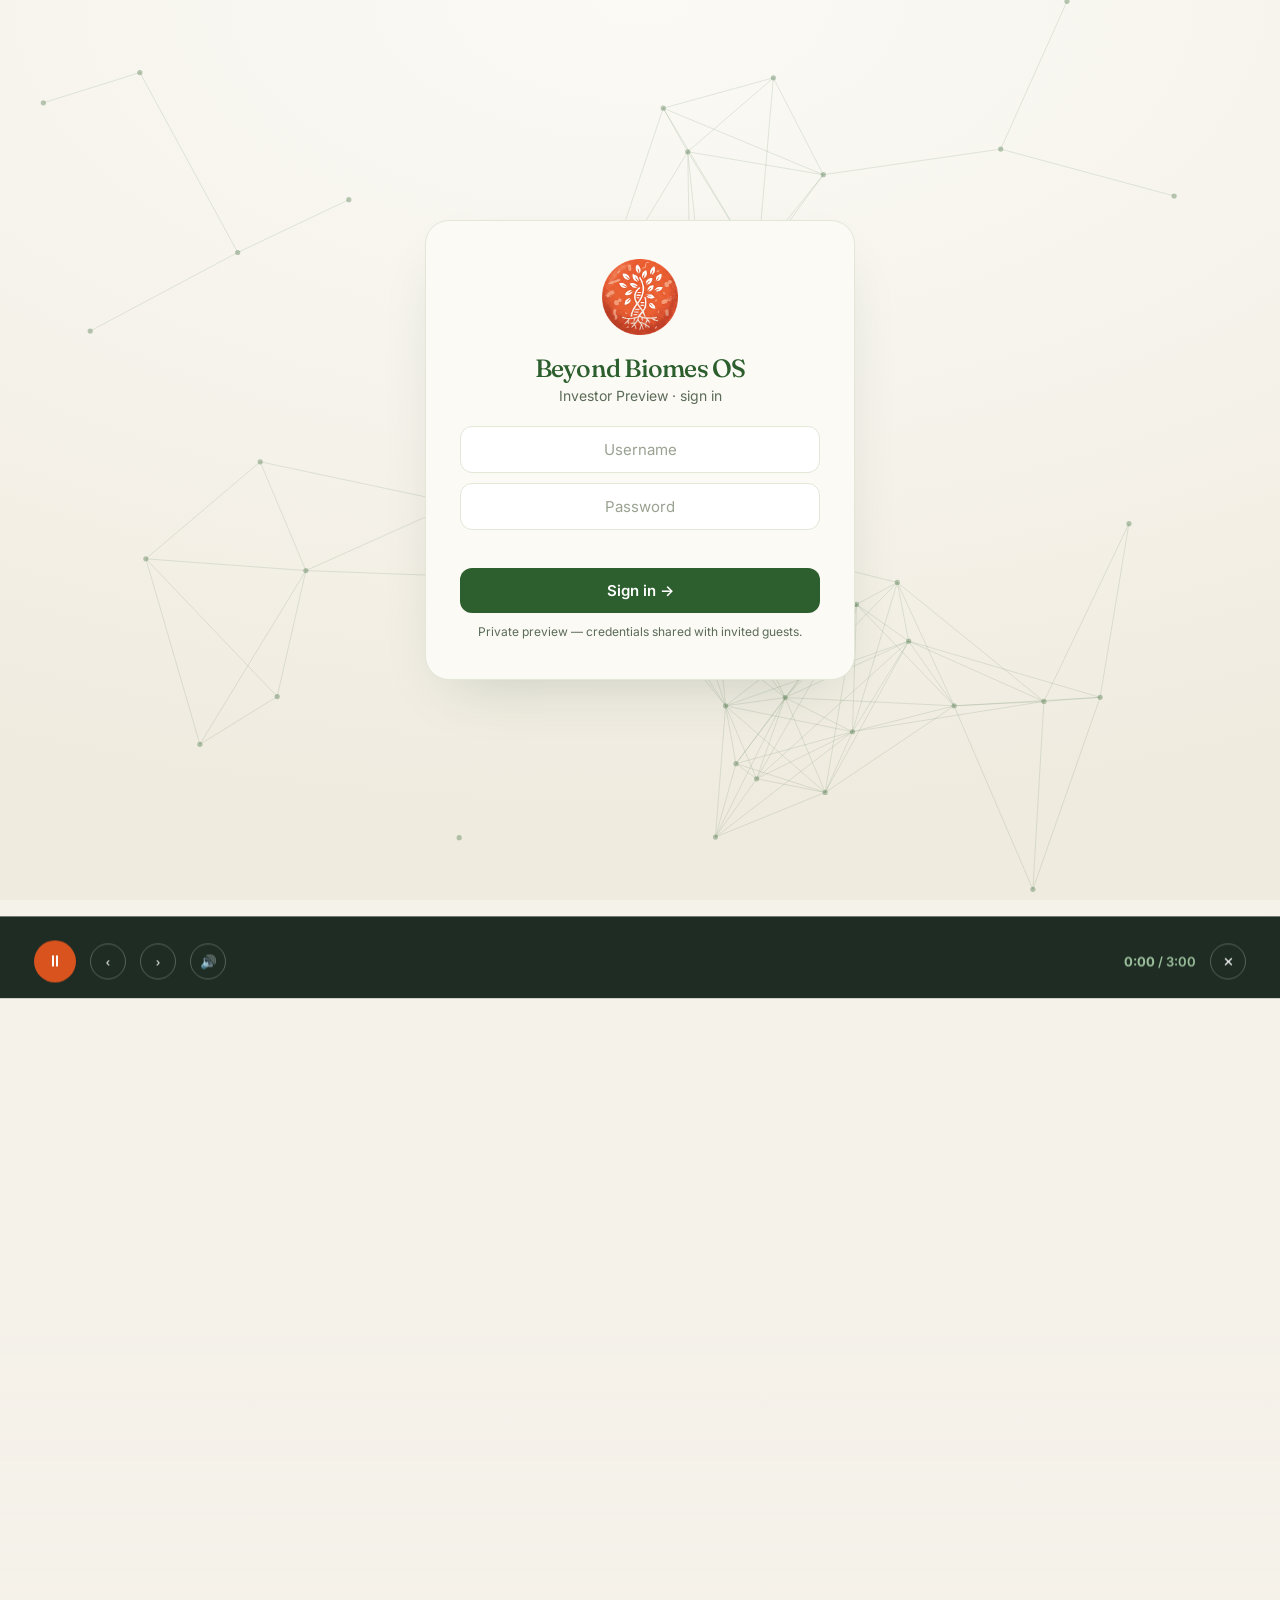
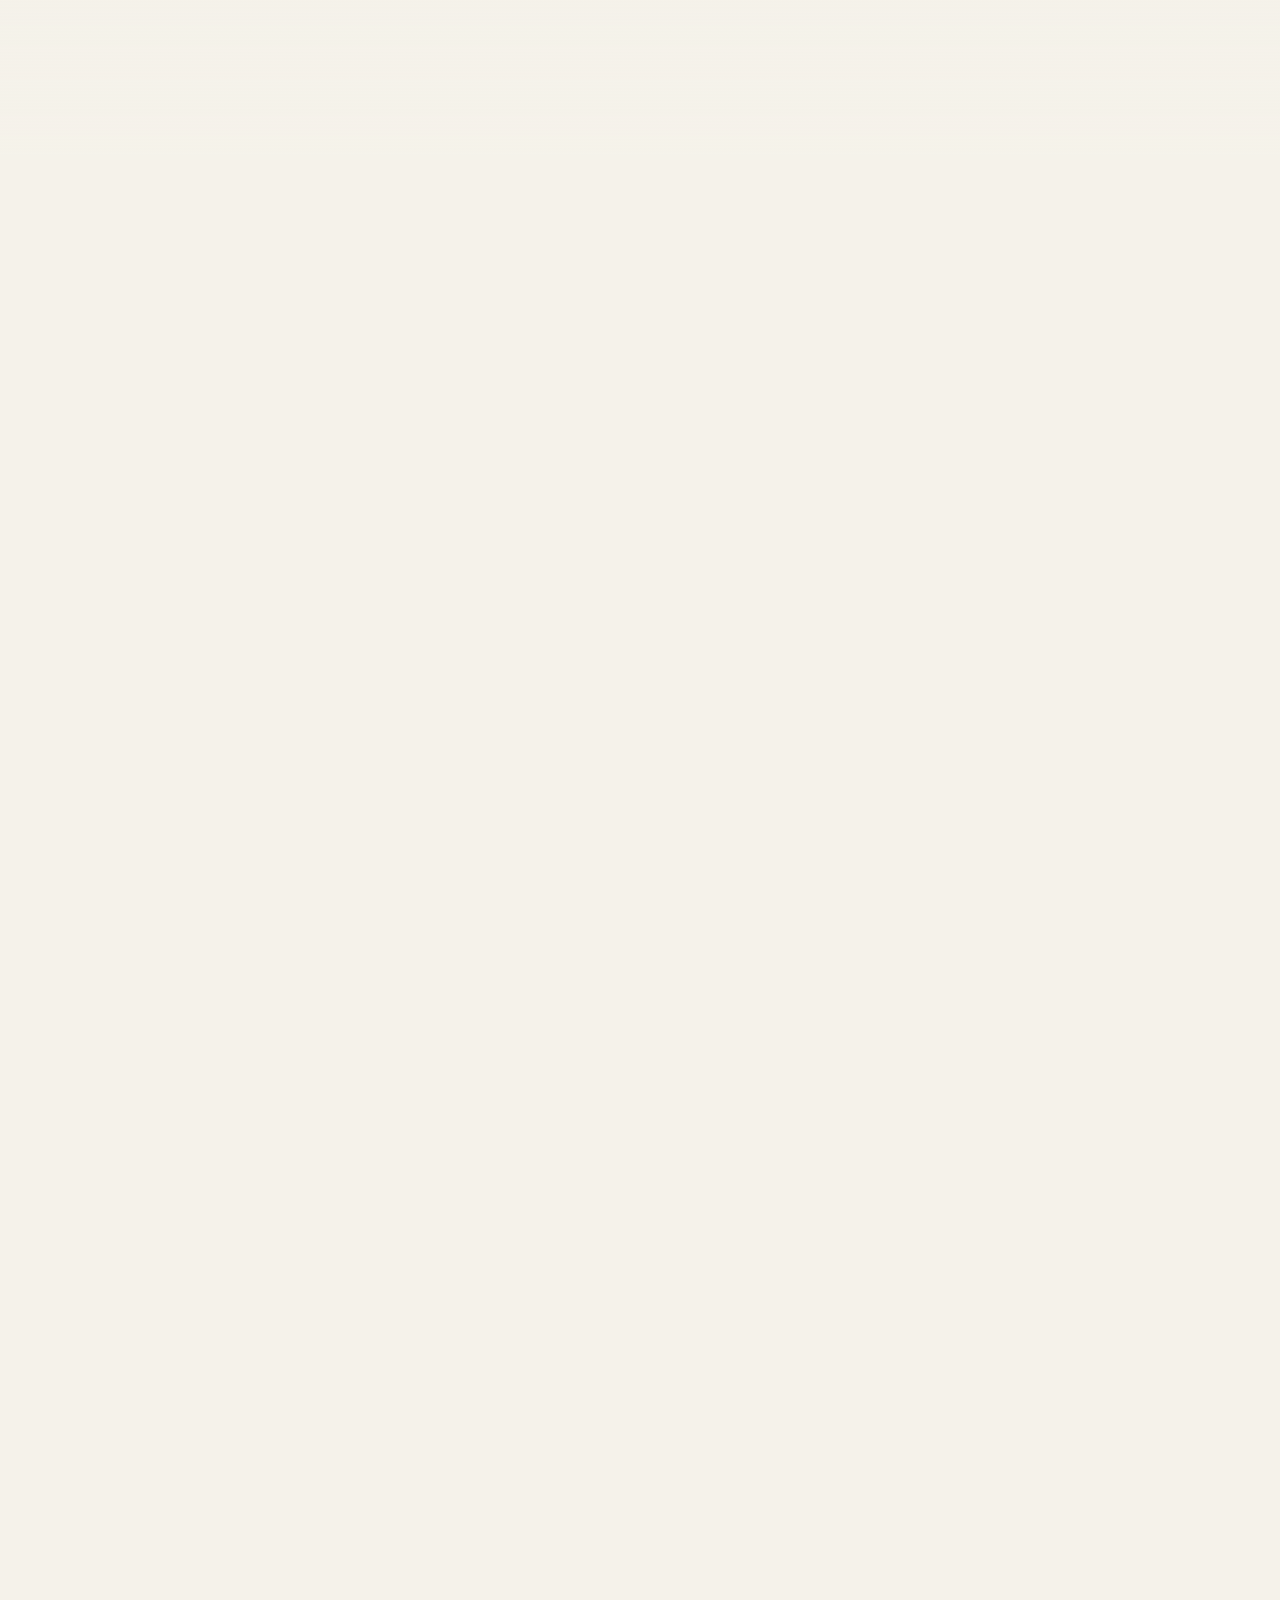
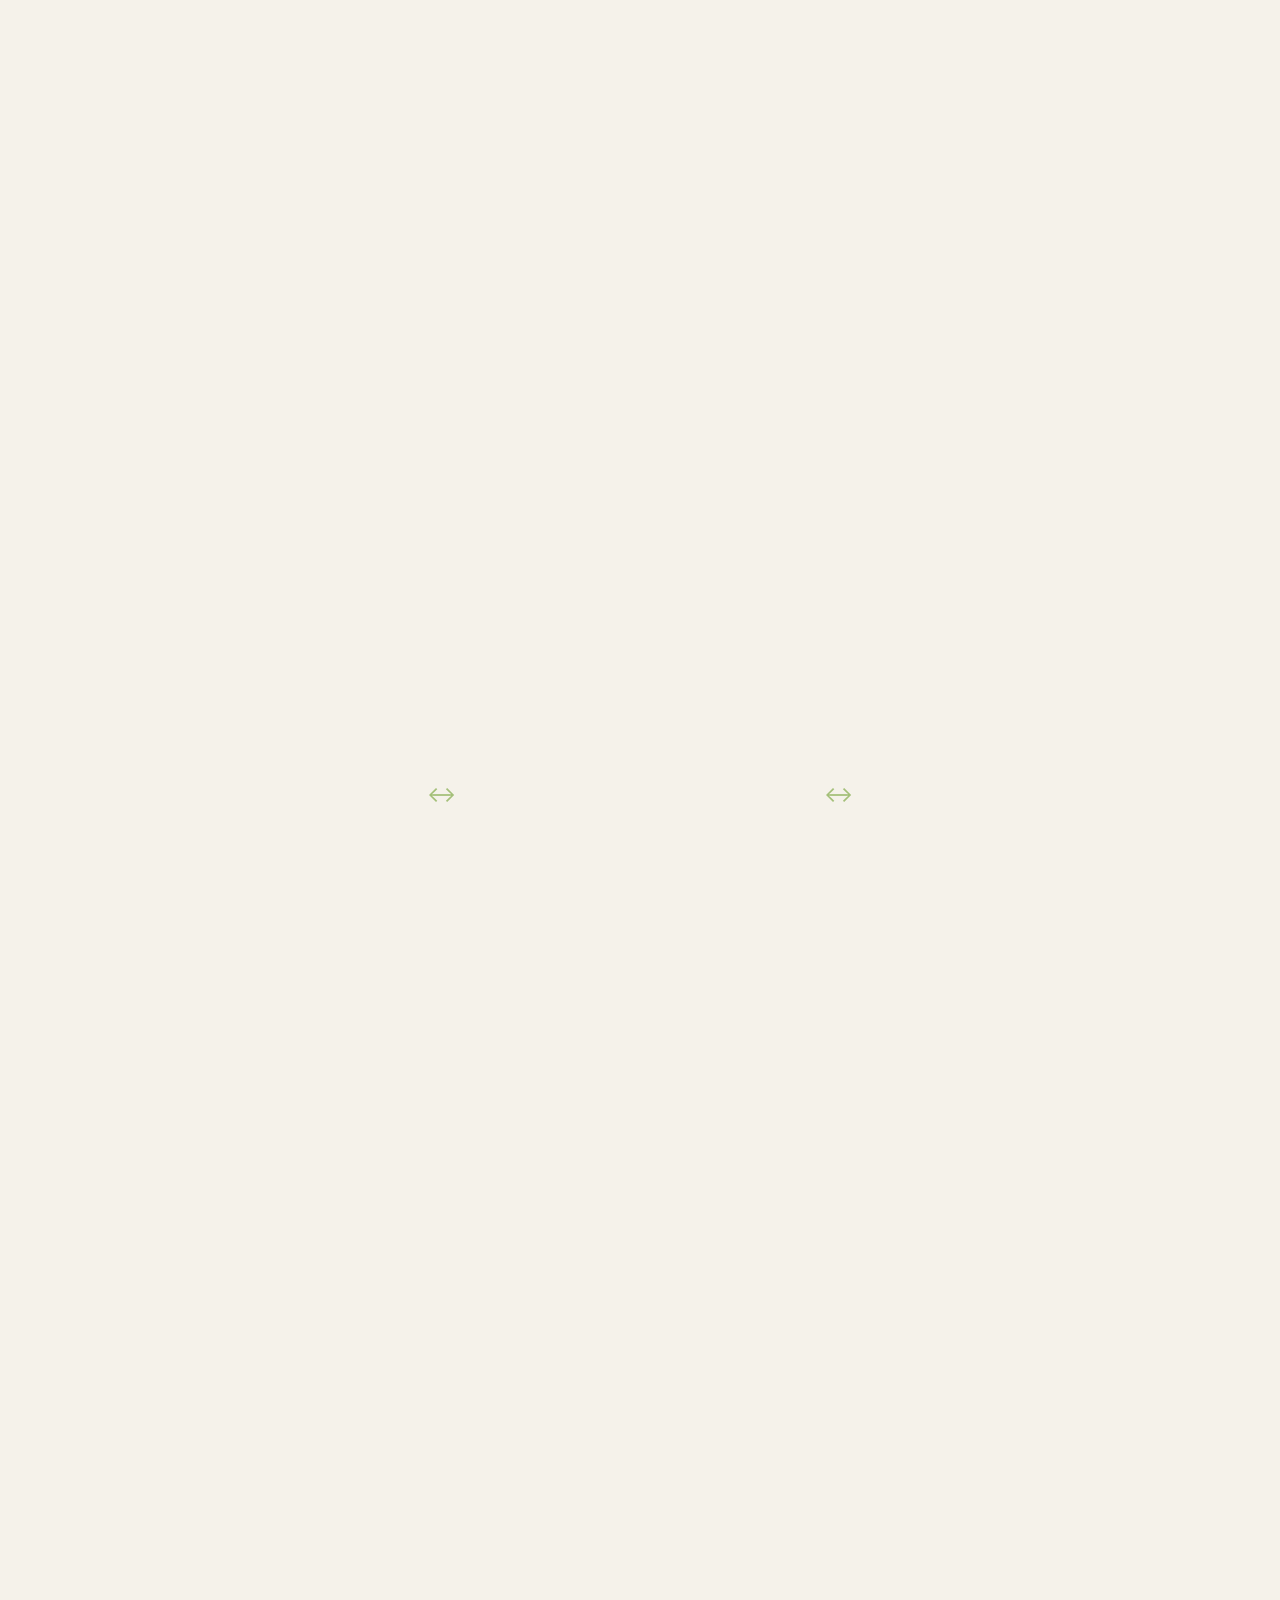
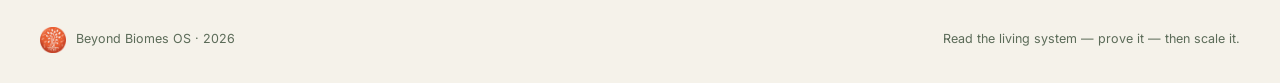
==== commit c261ec16: "pitch(webapp): German narration validated by Ringo (clear pending-review flag) Co-Authored-By: Claud" ====
--- a/index.html
+++ b/index.html
@@ -353,7 +353,7 @@
         <div style="font-size:11px;color:var(--muted);margin-top:10px">Break-even Month 36–42 at ~€3.1M cumulative burn (target).</div>
       </div>
       <div class="rv d2">
-        <div class="card" style="margin-bottom:14px"><h3>The moat = a data flywheel</h3><p>Trade secrets (17-agent pipeline), a deliberate <b>no-patent strategy</b> (the moat is the data, not a filing), RhizoGenie copyright. Every field we read sharpens the prediction. <b>Mehr Daten, bessere KI</b> — fast-followers start from zero.</p></div>
+        <div class="card" style="margin-bottom:14px"><h3>The moat = a data flywheel</h3><p>Trade secrets (17-agent pipeline), a filed <b>Siderophore-Surfactin PCT patent</b>, RhizoGenie copyright. Every field we read sharpens the prediction. <b>Mehr Daten, bessere KI</b> — fast-followers start from zero.</p></div>
         <div class="card" style="border-color:var(--orange)"><h3>BeyondBiomes OS</h3><p>The same <b>observe → verify → act</b> engine that reads the soil powers our whole AI-native operation. In a year Gartner says <b>&gt;40% of agentic-AI projects will be cancelled</b> for lack of reliability, we build the boring layer that makes autonomy trustworthy. <i>Soil is just the first vertical.</i></p></div>
       </div>
     </div>
@@ -460,20 +460,20 @@
 "Scientists who built the method, operators who run it. RUB · EXIST-funded.",
 "€1.5M seed — to buy an industry its eyes. Read the living system before you change it."
 ];
-const SUBS=["Eyes before muscle — read the system before you change it. BeyondBiomes: a living-soil diagnostic that reads the microbiome conventional tests can't see, so biostimulant producers can prove what works. Local-first metagenomics + functional RNA-seq.", "Europe loses ~€12B/year in crops because it reads living soil as flat chemistry (N,P,K,pH) and treats it blind. No incumbent reads the living system — labs read chemistry, DNA reads who's there, fixed products read nothing. We read function — what microbes do — and close the loop: diagnose → therapy.", "RhizoGenie: functional RNA-seq + local-first AI read what microbes DO — quorum sensing, immunity — at a fraction of cloud cost, giving eyes to a €1.8B biostimulant market flying blind. It bridges biology's Valley of Death: 60-70% of single strains fail in the field. We don't guess — we measure field stress first, then design the exact consortium (target 70-85% field success).", "The value splits cleanly. Farmer gets the benefit — target +20-25% yield, -30% fertilizer, 153% first-year ROI — but doesn't pay. The producer pays to validate & tailor their product: target €800/ha at ~84% gross margin. Two-sided — every field returns its data.", "The channel is open — real growers, signed LOIs. A 1,200-hectare cooperative in Germany (proving ground); a Chile pilot retraining the model every 6 months; an active collaboration in Brazil. Design partners, not booked revenue.", "Venture-scale on bottom-up unit economics: €12.5B TAM, €15M ARR by year 5 from ~375 farms. Moat = compounding data flywheel + a trade-secret pipeline (we deliberately haven't patented); every field sharpens prediction (Mehr Daten, bessere KI). And it scales beyond soil: the observe→verify→act engine is BeyondBiomes OS — in a year Gartner says >40% of agentic-AI projects will be cancelled for lack of reliability, we build the boring layer that makes autonomy trustworthy. Soil is just the first vertical.", "We're honest about the proof. R² 0.68 today (TRL 4-5 demonstrator). We're transparently funding the exact 625-metagenome field validation across Germany, Chile and Spain to reach a definitive R² 0.85 (TRL 7). We fund the proof — we don't assume it.", "Scientists who built the method, operators who run it: Ringo Schwabe (built the method), Dr. Anna Ngo (CSO, Nature Communications lead author), Prem Kumar Tiwari (CTO, local-first AI), María Paz Flores (CCO, 120+ B2B agri-deals LATAM). Ruhr-University Bochum · EXIST-funded.", "The ask: €1.5M seed — to buy an industry its eyes. It funds the validation trial and the first producer pilots. Scan the code — read a live diagnosis yourself in 30 seconds. Read the living system before you change it. Let's talk."];
+const SUBS=["Eyes before muscle — read the system before you change it. BeyondBiomes: a living-soil diagnostic that reads the microbiome conventional tests can't see, so biostimulant producers can prove what works. Local-first metagenomics + functional RNA-seq.", "Europe loses ~€12B/year in crops because it reads living soil as flat chemistry (N,P,K,pH) and treats it blind. No incumbent reads the living system — labs read chemistry, DNA reads who's there, fixed products read nothing. We read function — what microbes do — and close the loop: diagnose → therapy.", "RhizoGenie: functional RNA-seq + local-first AI read what microbes DO — quorum sensing, immunity — at a fraction of cloud cost, giving eyes to a €1.8B biostimulant market flying blind. It bridges biology's Valley of Death: 60-70% of single strains fail in the field. We don't guess — we measure field stress first, then design the exact consortium (target 70-85% field success).", "The value splits cleanly. Farmer gets the benefit — target +20-25% yield, -30% fertilizer, 153% first-year ROI — but doesn't pay. The producer pays to validate & tailor their product: target €800/ha at ~84% gross margin. Two-sided — every field returns its data.", "The channel is open — real growers, signed LOIs. A 1,200-hectare cooperative in Germany (proving ground); a Chile pilot retraining the model every 6 months; an active collaboration in Brazil. Design partners, not booked revenue.", "Venture-scale on bottom-up unit economics: €12.5B TAM, €15M ARR by year 5 from ~375 farms. Moat = compounding data flywheel + filed siderophore-surfactin patent; every field sharpens prediction (Mehr Daten, bessere KI). And it scales beyond soil: the observe→verify→act engine is BeyondBiomes OS — in a year Gartner says >40% of agentic-AI projects will be cancelled for lack of reliability, we build the boring layer that makes autonomy trustworthy. Soil is just the first vertical.", "We're honest about the proof. R² 0.68 today (TRL 4-5 demonstrator). We're transparently funding the exact 625-metagenome field validation across Germany, Chile and Spain to reach a definitive R² 0.85 (TRL 7). We fund the proof — we don't assume it.", "Scientists who built the method, operators who run it: Ringo Schwabe (built the method), Dr. Anna Ngo (CSO, Nature Communications lead author), Prem Kumar Tiwari (CTO, local-first AI), María Paz Flores (CCO, 120+ B2B agri-deals LATAM). Ruhr-University Bochum · EXIST-funded.", "The ask: €1.5M seed — to buy an industry its eyes. It funds the validation trial and the first producer pilots. Scan the code — read a live diagnosis yourself in 30 seconds. Read the living system before you change it. Let's talk."];
 const FUND=[
  {amt:"€1.5M",stage:"Seed · to TRL 7, not to profitability",desc:"Buys an industry its eyes — the diagnostic the biostimulant market has been flying blind without.",
   use:[[40,"Producer pilots","first paid producer pilots — €800/ha model live"],[30,"Validation trial","625-metagenome field validation · DE + CL + ES"],[30,"Platform & team","RhizoGenie reliability layer + key hires"]]}
 ];
 
-// German narration (spoken) + captions — used when window.__lang==='de'. Pending Ringo review.
+// German narration (spoken) + captions — used when window.__lang==='de'. Ringo-validated 2026-06-21.
 const NAR_DE=[
 "Augen vor Muskeln. Lies das System, bevor du es veränderst. BeyondBiomes entwickelt eine Diagnostik für lebendigen Boden — sie liest das Mikrobiom, das herkömmliche Tests nicht sehen können — damit Hersteller von Biostimulanzien beweisen können, was wirklich funktioniert. Angetrieben von local-first Metagenomik und funktionaler RNA-Sequenzierung.",
 "Beginnen wir mit dem Problem. Europa verliert schätzungsweise zwölf Milliarden Euro an Ernten pro Jahr, weil die Branche lebendigen Boden als flache Chemie behandelt — N, P, K, pH-Wert. Was man nicht lesen kann, kann man nicht verbessern, also werden Therapien blind angewendet. Und kein etablierter Anbieter liest das lebendige System: klassische Labore lesen Chemie, DNA-Sequenzierung liest, wer da ist, fixe Produkte lesen nichts. Wir lesen die Funktion — was die Mikroben tatsächlich tun — und schließen den Kreis: erst diagnostizieren, dann behandeln.",
 "Das ist RhizoGenie. Mit funktionaler RNA-Sequenzierung und local-first KI lesen wir, was Mikroben tun — Quorum Sensing, Immunität, Nährstoffkreislauf — zu einem Bruchteil der Cloud-Kosten und geben so einem 1,8-Milliarden-Euro-Markt für Biostimulanzien, der im Blindflug ist, Augen. Und es überbrückt das biologische Tal des Todes: sechzig bis siebzig Prozent der Einzelstämme versagen im Feld. Wir raten nicht — wir messen zuerst den Feldstress, dann entwerfen wir das exakte Konsortium und zielen auf siebzig bis fünfundachtzig Prozent Felderfolg über Klimazonen hinweg.",
 "Die Ökonomie teilt sich sauber auf. Der Landwirt erhält den Wert — ein Ziel von zwanzig bis fünfundzwanzig Prozent mehr Ertrag, dreißig Prozent weniger Dünger, hundertdreiundfünfzig Prozent Rendite im ersten Jahr — aber der Landwirt zahlt uns nicht. Der Hersteller zahlt uns, um sein Produkt zu validieren und anzupassen: ein Ziel von achthundert Euro pro Hektar, bei rund vierundachtzig Prozent Bruttomarge. Zweiseitig — und jedes Feld gibt uns seine Daten zurück.",
 "Und der Kanal ist bereits offen — echte Erzeuger, unterzeichnete Zusagen. Eine zwölfhundert Hektar große Genossenschaft in Deutschland ist unser Erprobungsfeld. Ein Pilot in Chile trainiert unser Modell alle sechs Monate neu, nicht jedes Jahr. Und eine aktive Zusammenarbeit in Brasilien. Design-Partner, keine gebuchten Umsätze.",
-"Eine Trajektorie auf Venture-Niveau auf Basis von Bottom-up-Unit-Economics: ein adressierbarer Markt von zwölfeinhalb Milliarden Euro, fünfzehn Millionen wiederkehrender Umsatz bis zum fünften Jahr aus nur dreihundertfünfundsiebzig Höfen. Der Burggraben ist ein sich verstärkendes Daten-Schwungrad — Geschäftsgeheimnisse, bewusst kein Patent (der Burggraben sind die Daten, keine Anmeldung), und jedes Feld, das wir lesen, schärft die Vorhersage. Mehr Daten, bessere KI. Und deshalb skaliert es über den Boden hinaus: diese Beobachten-Verifizieren-Handeln-Engine ist BeyondBiomes OS. In einem Jahr, in dem Gartner sagt, dass über vierzig Prozent der agentischen KI-Projekte mangels Zuverlässigkeit eingestellt werden, bauen wir die langweilige Beobachtungsschicht, die Autonomie vertrauenswürdig macht. Boden ist einfach das erste Vertical.",
+"Eine Trajektorie auf Venture-Niveau auf Basis von Bottom-up-Unit-Economics: ein adressierbarer Markt von zwölfeinhalb Milliarden Euro, fünfzehn Millionen wiederkehrender Umsatz bis zum fünften Jahr aus nur dreihundertfünfundsiebzig Höfen. Der Burggraben ist ein sich verstärkendes Daten-Schwungrad — Geschäftsgeheimnisse, ein angemeldetes Siderophor-Surfactin-Patent, und jedes Feld, das wir lesen, schärft die Vorhersage. Mehr Daten, bessere KI. Und deshalb skaliert es über den Boden hinaus: diese Beobachten-Verifizieren-Handeln-Engine ist BeyondBiomes OS. In einem Jahr, in dem Gartner sagt, dass über vierzig Prozent der agentischen KI-Projekte mangels Zuverlässigkeit eingestellt werden, bauen wir die langweilige Beobachtungsschicht, die Autonomie vertrauenswürdig macht. Boden ist einfach das erste Vertical.",
 "Und wir sind ehrlich über den Beweis. Wir liegen heute bei einem R-Quadrat von null Komma sechsundsechzig — ein Demonstrator, keine fertige Behauptung. Wir finanzieren transparent genau die Feldvalidierung mit sechshundertfünfundzwanzig Metagenomen, über Deutschland, Chile und Spanien, um ein definitives null Komma fünfundachtzig zu erreichen. Wir finanzieren den Beweis — wir setzen ihn nicht voraus.",
 "Das Team dafür: Wissenschaftler, die die Methode gebaut haben, Operatoren, die sie betreiben. Ringo Schwabe, der die Methode gebaut hat. Anna Ngo, Erstautorin bei Nature Communications. Prem Kumar Tiwari, an der local-first KI-Pipeline. María Paz Flores, mit über hundertzwanzig B2B-Agrar-Deals in ganz Lateinamerika. Aus der Ruhr-Universität Bochum, EXIST-gefördert.",
 "Also die Bitte: eineinhalb Millionen Euro, Seed — um einer Branche ihre Augen zu kaufen. Es finanziert die Validierungsstudie und die ersten Hersteller-Pilotprojekte. Scanne den Code und lies selbst in dreißig Sekunden eine Live-Diagnose. Lies das lebendige System, bevor du es veränderst. Lass uns reden."
@@ -484,7 +484,7 @@
 "RhizoGenie: funktionale RNA-Seq + local-first KI lesen, was Mikroben TUN — Quorum Sensing, Immunität — zu einem Bruchteil der Cloud-Kosten und geben einem 1,8-Mrd.-€-Markt für Biostimulanzien im Blindflug Augen. Es überbrückt das biologische Tal des Todes: 60-70 % der Einzelstämme versagen im Feld. Wir raten nicht — wir messen zuerst den Feldstress, dann entwerfen wir das exakte Konsortium (Ziel: 70-85 % Felderfolg).",
 "Der Wert teilt sich sauber auf. Der Landwirt erhält den Nutzen — Ziel +20-25 % Ertrag, -30 % Dünger, 153 % Rendite im ersten Jahr — zahlt aber nicht. Der Hersteller zahlt, um sein Produkt zu validieren & anzupassen: Ziel 800 €/ha bei ~84 % Bruttomarge. Zweiseitig — jedes Feld gibt seine Daten zurück.",
 "Der Kanal ist offen — echte Erzeuger, unterzeichnete LOIs. Eine 1.200-Hektar-Genossenschaft in Deutschland (Erprobungsfeld); ein Pilot in Chile, der das Modell alle 6 Monate neu trainiert; eine aktive Zusammenarbeit in Brasilien. Design-Partner, keine gebuchten Umsätze.",
-"Venture-Niveau auf Bottom-up-Unit-Economics: 12,5 Mrd. € TAM, 15 Mio. € ARR bis Jahr 5 aus ~375 Höfen. Burggraben = sich verstärkendes Daten-Schwungrad + eine Trade-Secret-Pipeline (bewusst kein Patent); jedes Feld schärft die Vorhersage (Mehr Daten, bessere KI). Und es skaliert über den Boden hinaus: die Beobachten→Verifizieren→Handeln-Engine ist BeyondBiomes OS — in einem Jahr, in dem Gartner sagt, dass >40 % der agentischen KI-Projekte mangels Zuverlässigkeit eingestellt werden, bauen wir die langweilige Schicht, die Autonomie vertrauenswürdig macht. Boden ist nur das erste Vertical.",
+"Venture-Niveau auf Bottom-up-Unit-Economics: 12,5 Mrd. € TAM, 15 Mio. € ARR bis Jahr 5 aus ~375 Höfen. Burggraben = sich verstärkendes Daten-Schwungrad + angemeldetes Siderophor-Surfactin-Patent; jedes Feld schärft die Vorhersage (Mehr Daten, bessere KI). Und es skaliert über den Boden hinaus: die Beobachten→Verifizieren→Handeln-Engine ist BeyondBiomes OS — in einem Jahr, in dem Gartner sagt, dass >40 % der agentischen KI-Projekte mangels Zuverlässigkeit eingestellt werden, bauen wir die langweilige Schicht, die Autonomie vertrauenswürdig macht. Boden ist nur das erste Vertical.",
 "Wir sind ehrlich über den Beweis. R² 0,68 heute (TRL 4-5 Demonstrator). Wir finanzieren transparent genau die Feldvalidierung mit 625 Metagenomen über Deutschland, Chile und Spanien, um ein definitives R² 0,85 (TRL 7) zu erreichen. Wir finanzieren den Beweis — wir setzen ihn nicht voraus.",
 "Wissenschaftler, die die Methode gebaut haben, Operatoren, die sie betreiben: Ringo Schwabe (baute die Methode), Dr. Anna Ngo (CSO, Erstautorin Nature Communications), Prem Kumar Tiwari (CTO, local-first KI), María Paz Flores (CCO, über 120 B2B-Agrar-Deals LATAM). Ruhr-Universität Bochum · EXIST-gefördert.",
 "Die Bitte: 1,5 Mio. € Seed — um einer Branche ihre Augen zu kaufen. Es finanziert die Validierungsstudie und die ersten Hersteller-Pilotprojekte. Scanne den Code — lies selbst in 30 Sekunden eine Live-Diagnose. Lies das lebendige System, bevor du es veränderst. Lass uns reden."
@@ -649,8 +649,6 @@
   if(u===CREDS.user && v===CREDS.pass){ init(); loginEl.classList.add('out'); setTimeout(()=>{loginEl.style.display='none';},850); } else { var er=document.getElementById('err'); er.style.color='#5B6A57'; er.style.fontSize='13.5px'; er.textContent='🔧 The workshop pitch is currently in construction for improvement — please check back soon.'; } }
 document.getElementById('enter').onclick=enter;
 ['user','pass'].forEach(id=>document.getElementById(id).addEventListener('keydown',e=>{if(e.key==='Enter')enter();}));
-/* QR auto-login: ?k=Bochum-1000x magic-link bypass (preserved from main) */
-;(function(){function go(){try{var q=new URLSearchParams(location.search);if(q.get('k')==='Bochum-1000x'||q.has('auto')||q.has('demo')){var L=document.getElementById('login');if(L){L.classList.add('out');L.style.display='none';}try{init();}catch(e){}}}catch(e){}}if(document.readyState!=='loading')go();else document.addEventListener('DOMContentLoaded',go);})();
 let inited=false;
 function init(){ if(inited)return; inited=true; armReveal(); heroCanvas(); setFund(0); onScroll(); }
 </script>
@@ -3101,7 +3099,7 @@
 
 <script>
 /* ---- Manual EN/DE language toggle. Headline-level copy is translated;
-   long-form (testimonials, chart fine-print, ask tiers, 3-min narration) stays EN — pending Ringo review. ---- */
+   long-form (testimonials, chart fine-print, ask tiers, 3-min narration) stays EN — Ringo-validated 2026-06-21. ---- */
 (function(){
   var NAV=['Methode','Hebelwirkung','Boden','Modell','Bedarf'];
   var DICT={
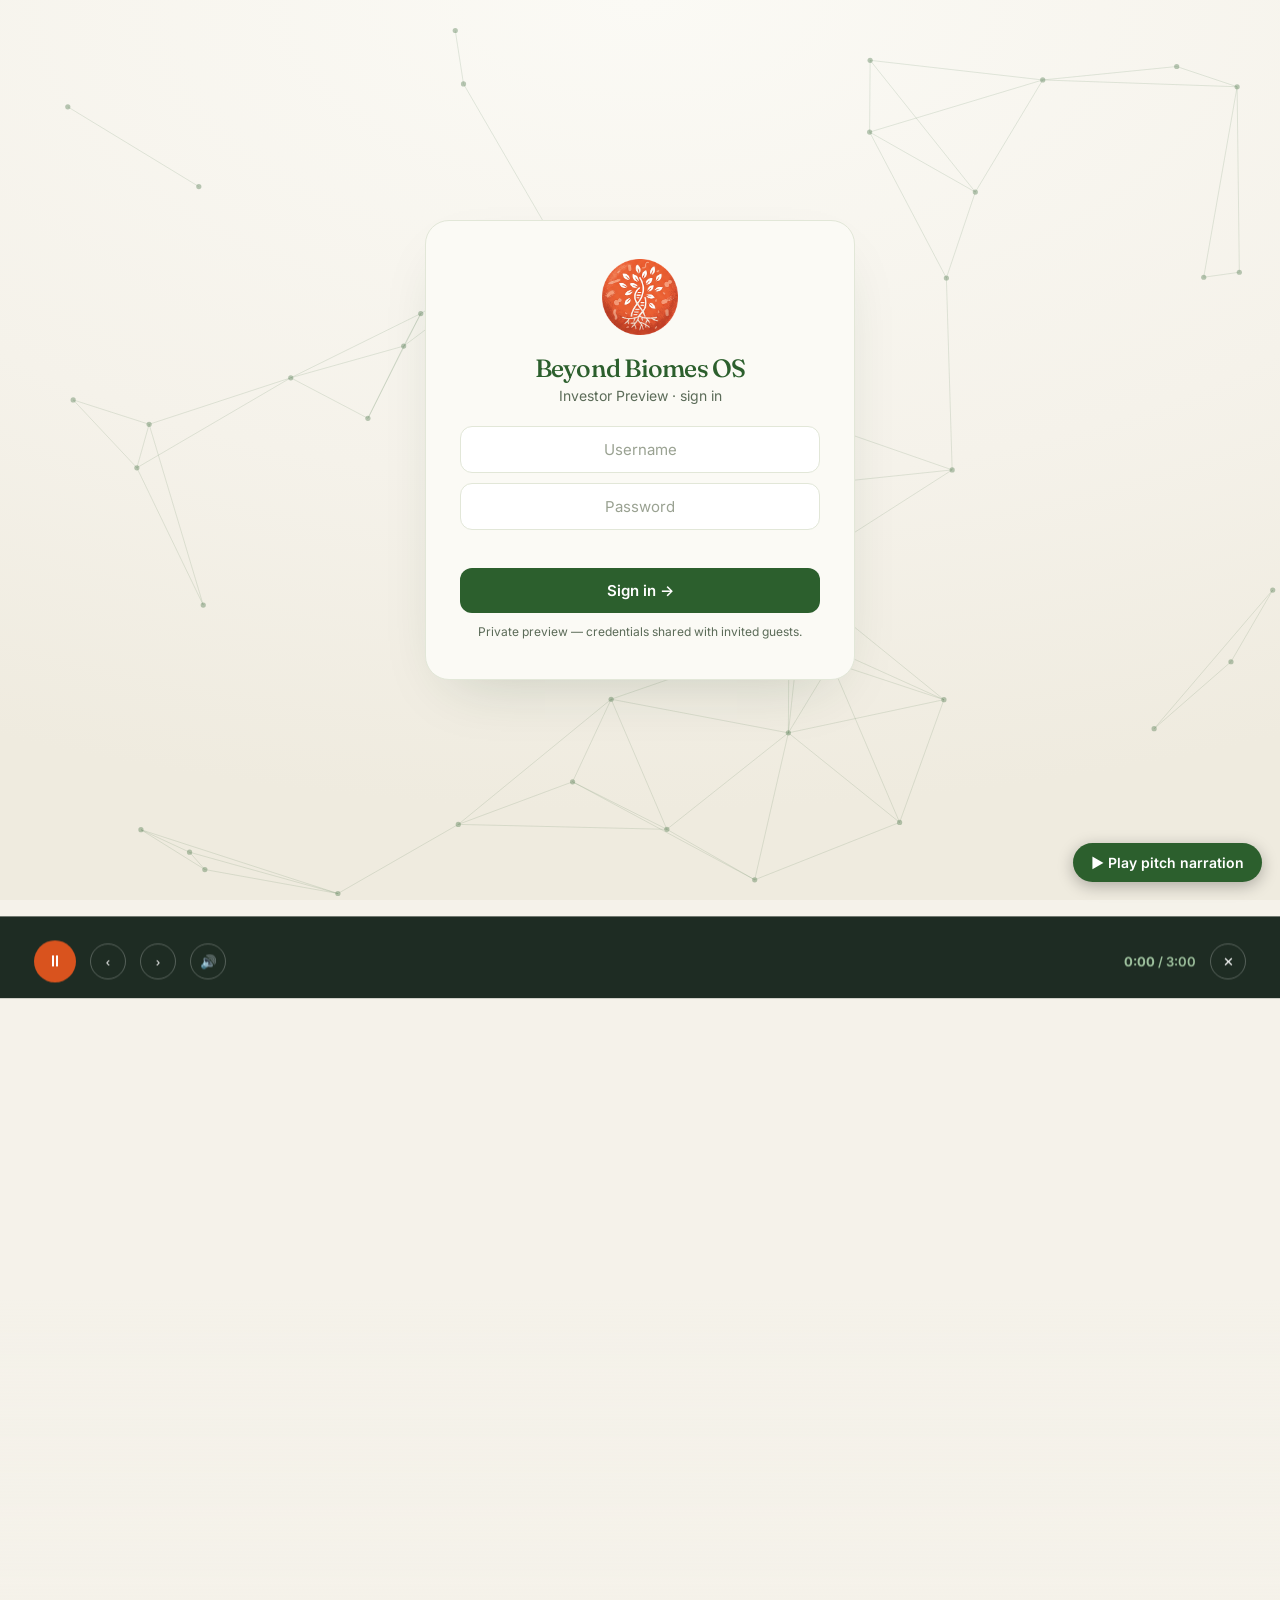
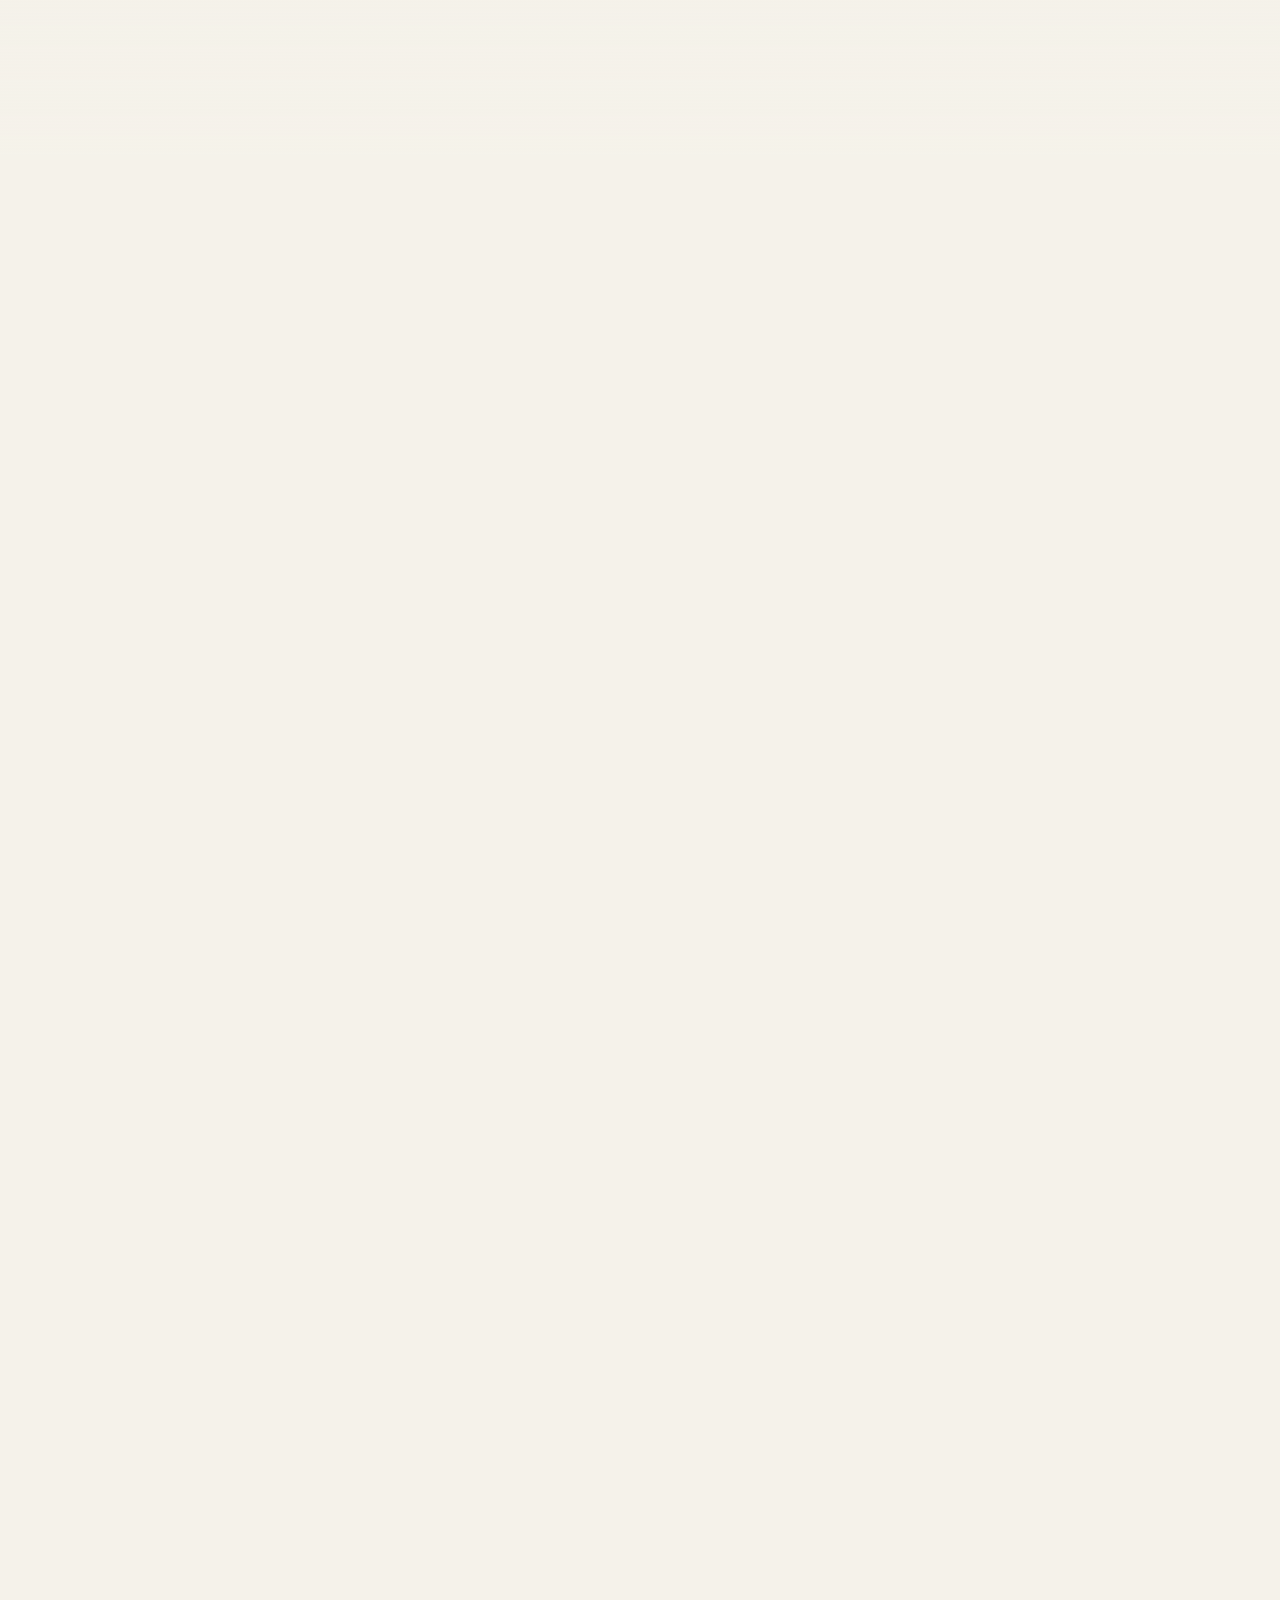
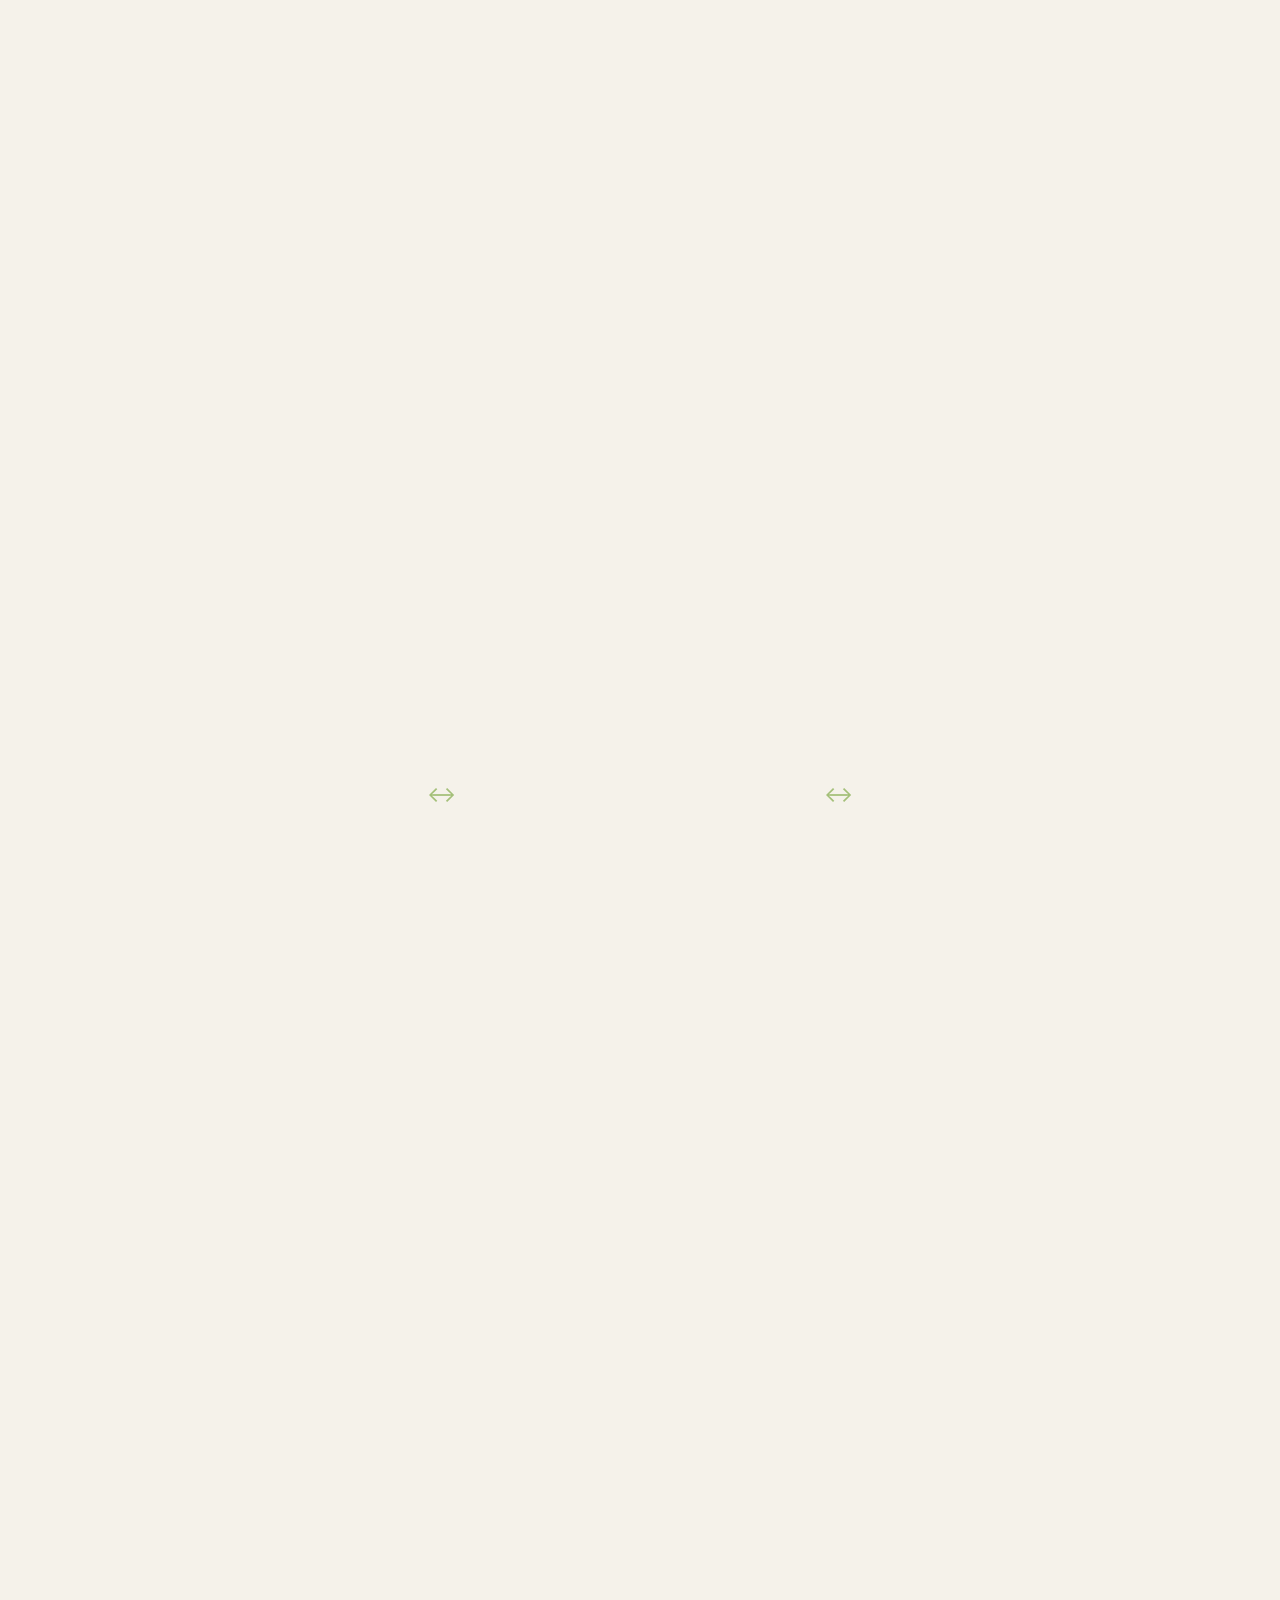
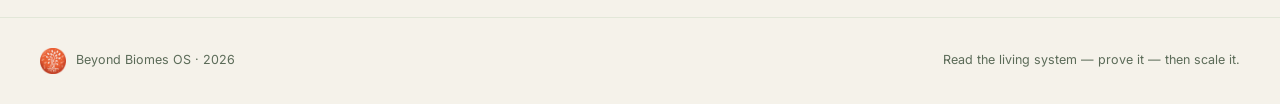
==== commit 467ddef5: "feat(app): add best-Wizard pitch narration player (Nature, deep-tech, off by default) Co-Authored-By" ====
--- a/index.html
+++ b/index.html
@@ -353,7 +353,7 @@
         <div style="font-size:11px;color:var(--muted);margin-top:10px">Break-even Month 36–42 at ~€3.1M cumulative burn (target).</div>
       </div>
       <div class="rv d2">
-        <div class="card" style="margin-bottom:14px"><h3>The moat = a data flywheel</h3><p>Trade secrets (17-agent pipeline), a filed <b>Siderophore-Surfactin PCT patent</b>, RhizoGenie copyright. Every field we read sharpens the prediction. <b>Mehr Daten, bessere KI</b> — fast-followers start from zero.</p></div>
+        <div class="card" style="margin-bottom:14px"><h3>The moat = a data flywheel</h3><p>Trade secrets (17-agent pipeline), a deliberate <b>no-patent strategy</b> (the moat is the data, not a filing), RhizoGenie copyright. Every field we read sharpens the prediction. <b>Mehr Daten, bessere KI</b> — fast-followers start from zero.</p></div>
         <div class="card" style="border-color:var(--orange)"><h3>BeyondBiomes OS</h3><p>The same <b>observe → verify → act</b> engine that reads the soil powers our whole AI-native operation. In a year Gartner says <b>&gt;40% of agentic-AI projects will be cancelled</b> for lack of reliability, we build the boring layer that makes autonomy trustworthy. <i>Soil is just the first vertical.</i></p></div>
       </div>
     </div>
@@ -389,7 +389,7 @@
       <div class="member"><img src="[data-uri]" alt=""><div class="nm">Dr. Ringo Schwabe</div><div class="rl">Founder &amp; CEO · built the method</div></div>
       <div class="member"><img src="[data-uri]" alt=""><div class="nm">Dr. Anna Ngo</div><div class="rl">CSO · lead author, Nature Communications</div></div>
       <div class="member"><img src="[data-uri]" alt=""><div class="nm">Prem Kumar Tiwari</div><div class="rl">CTO · local-first AI pipeline</div></div>
-      <div class="member"><img src="[data-uri]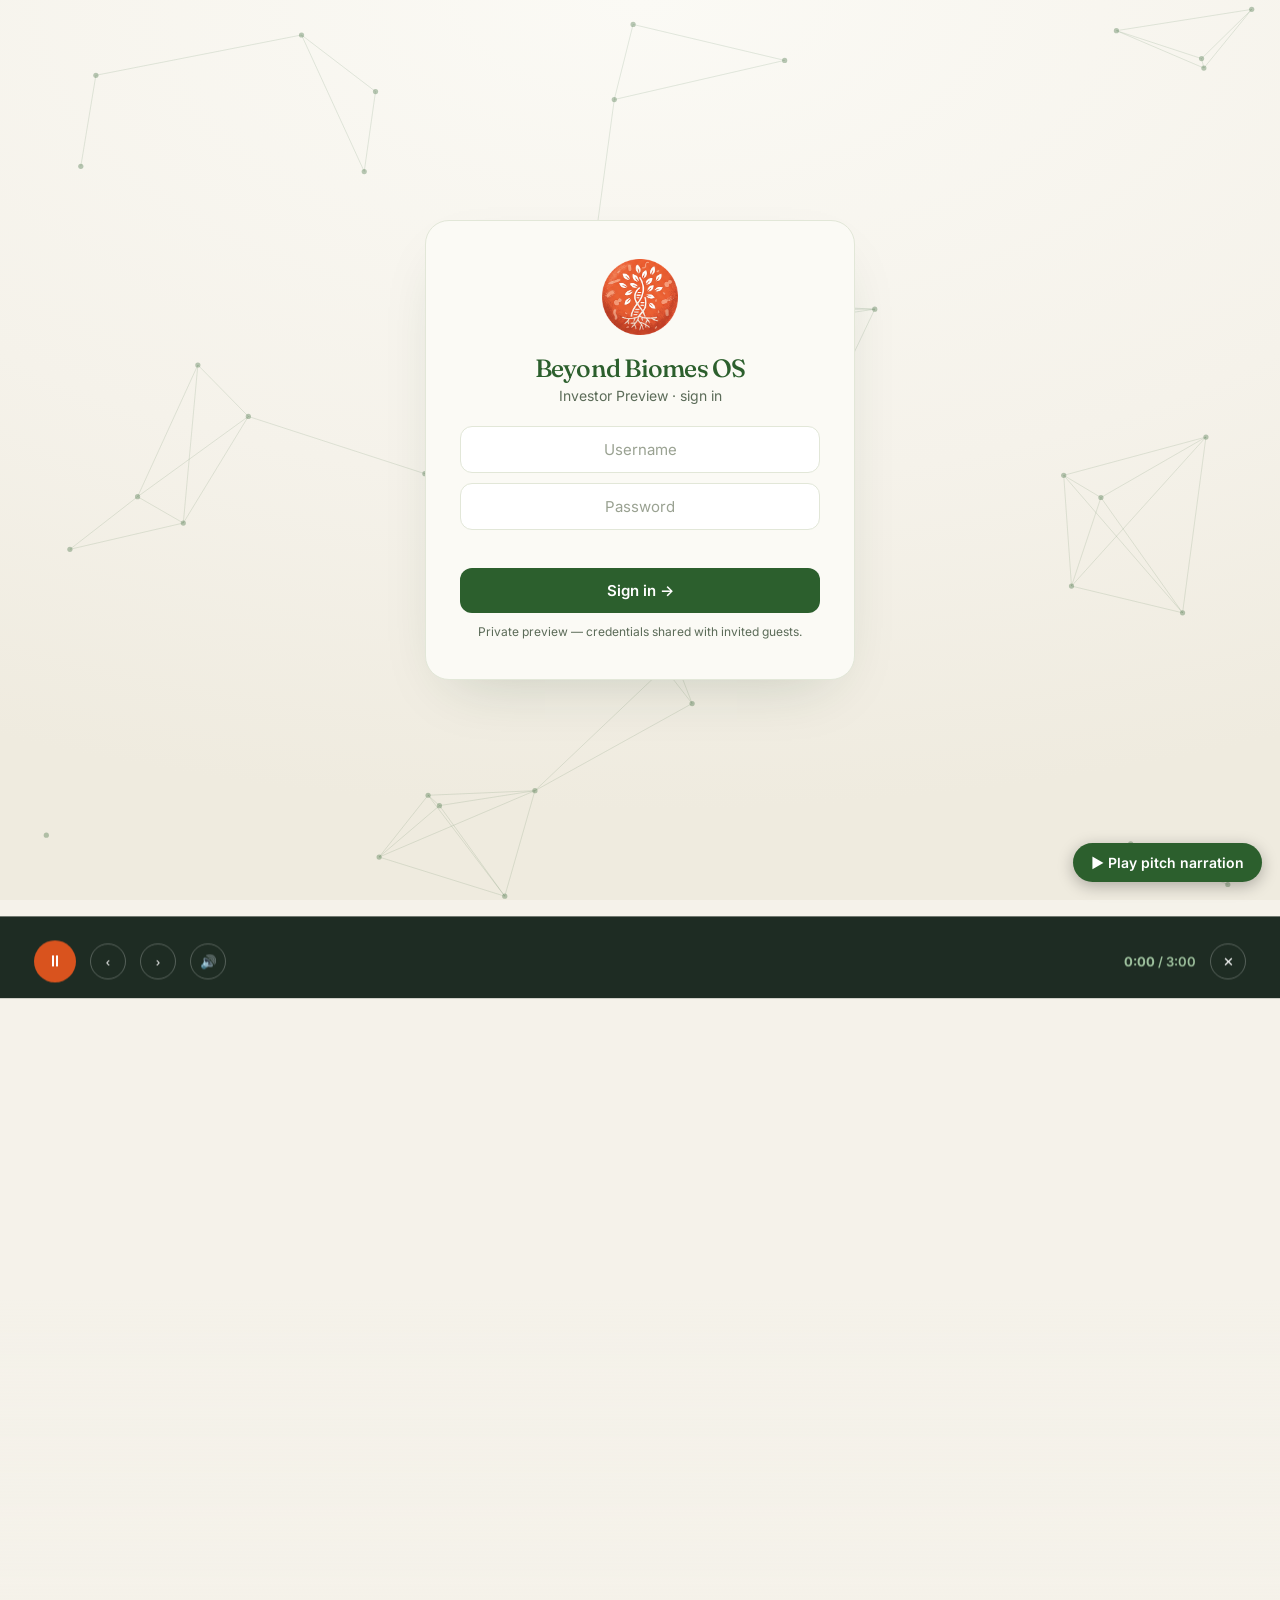
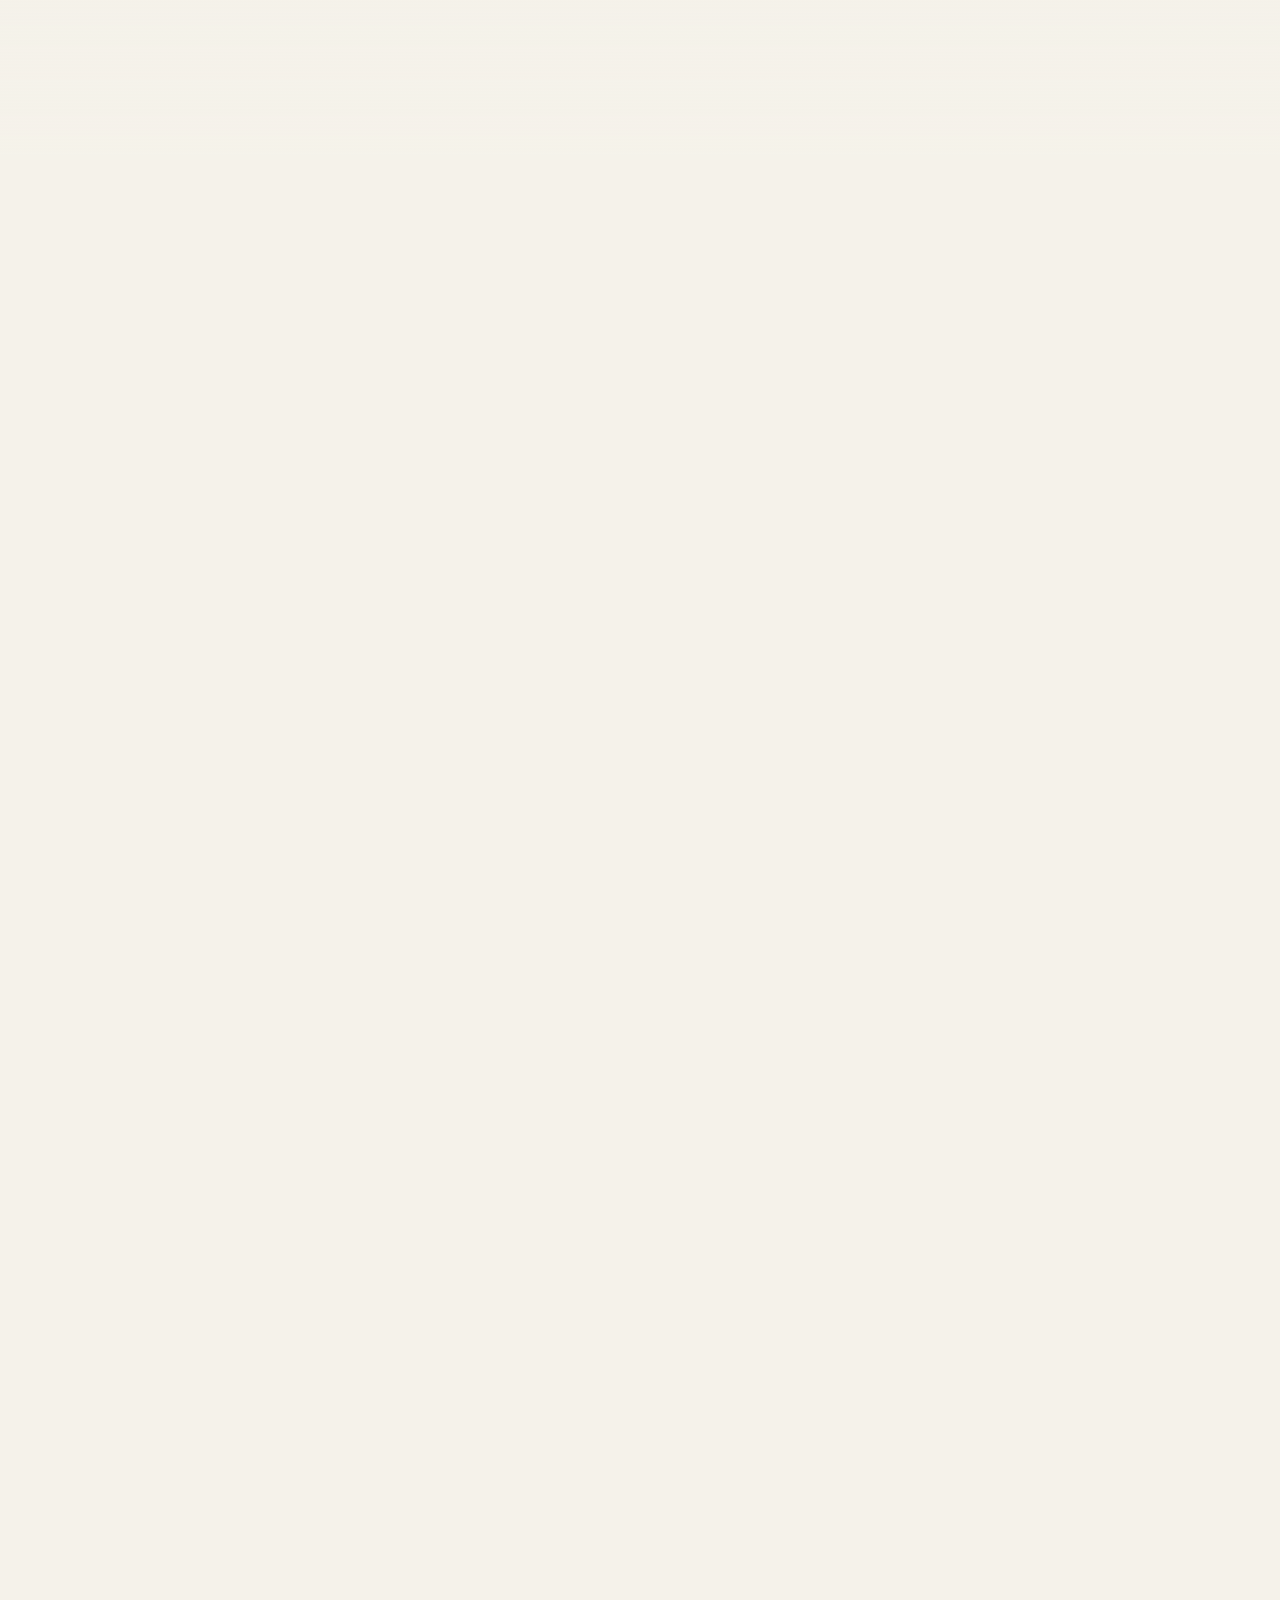
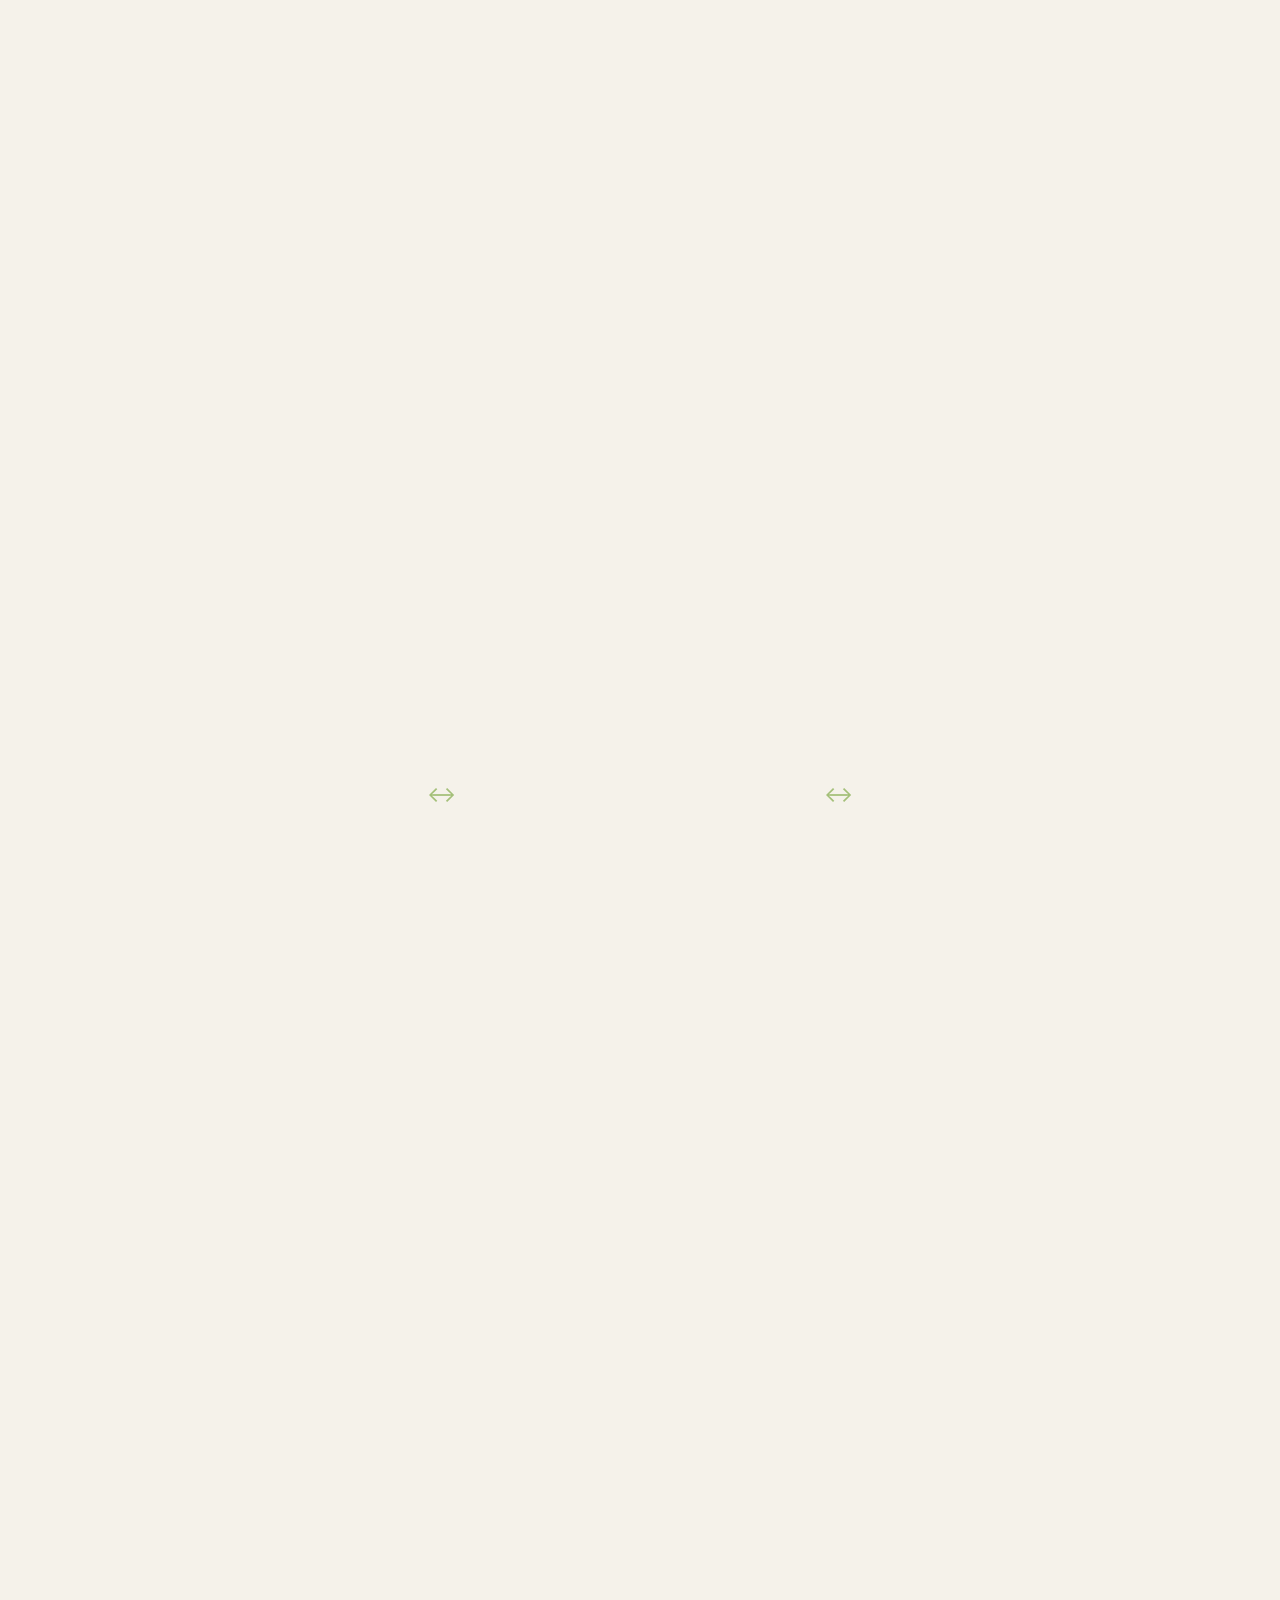
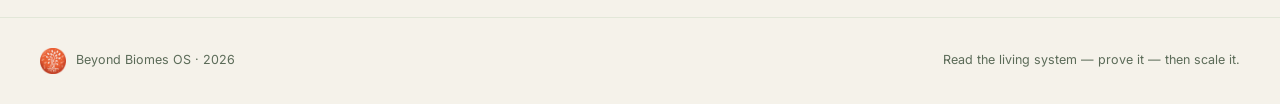
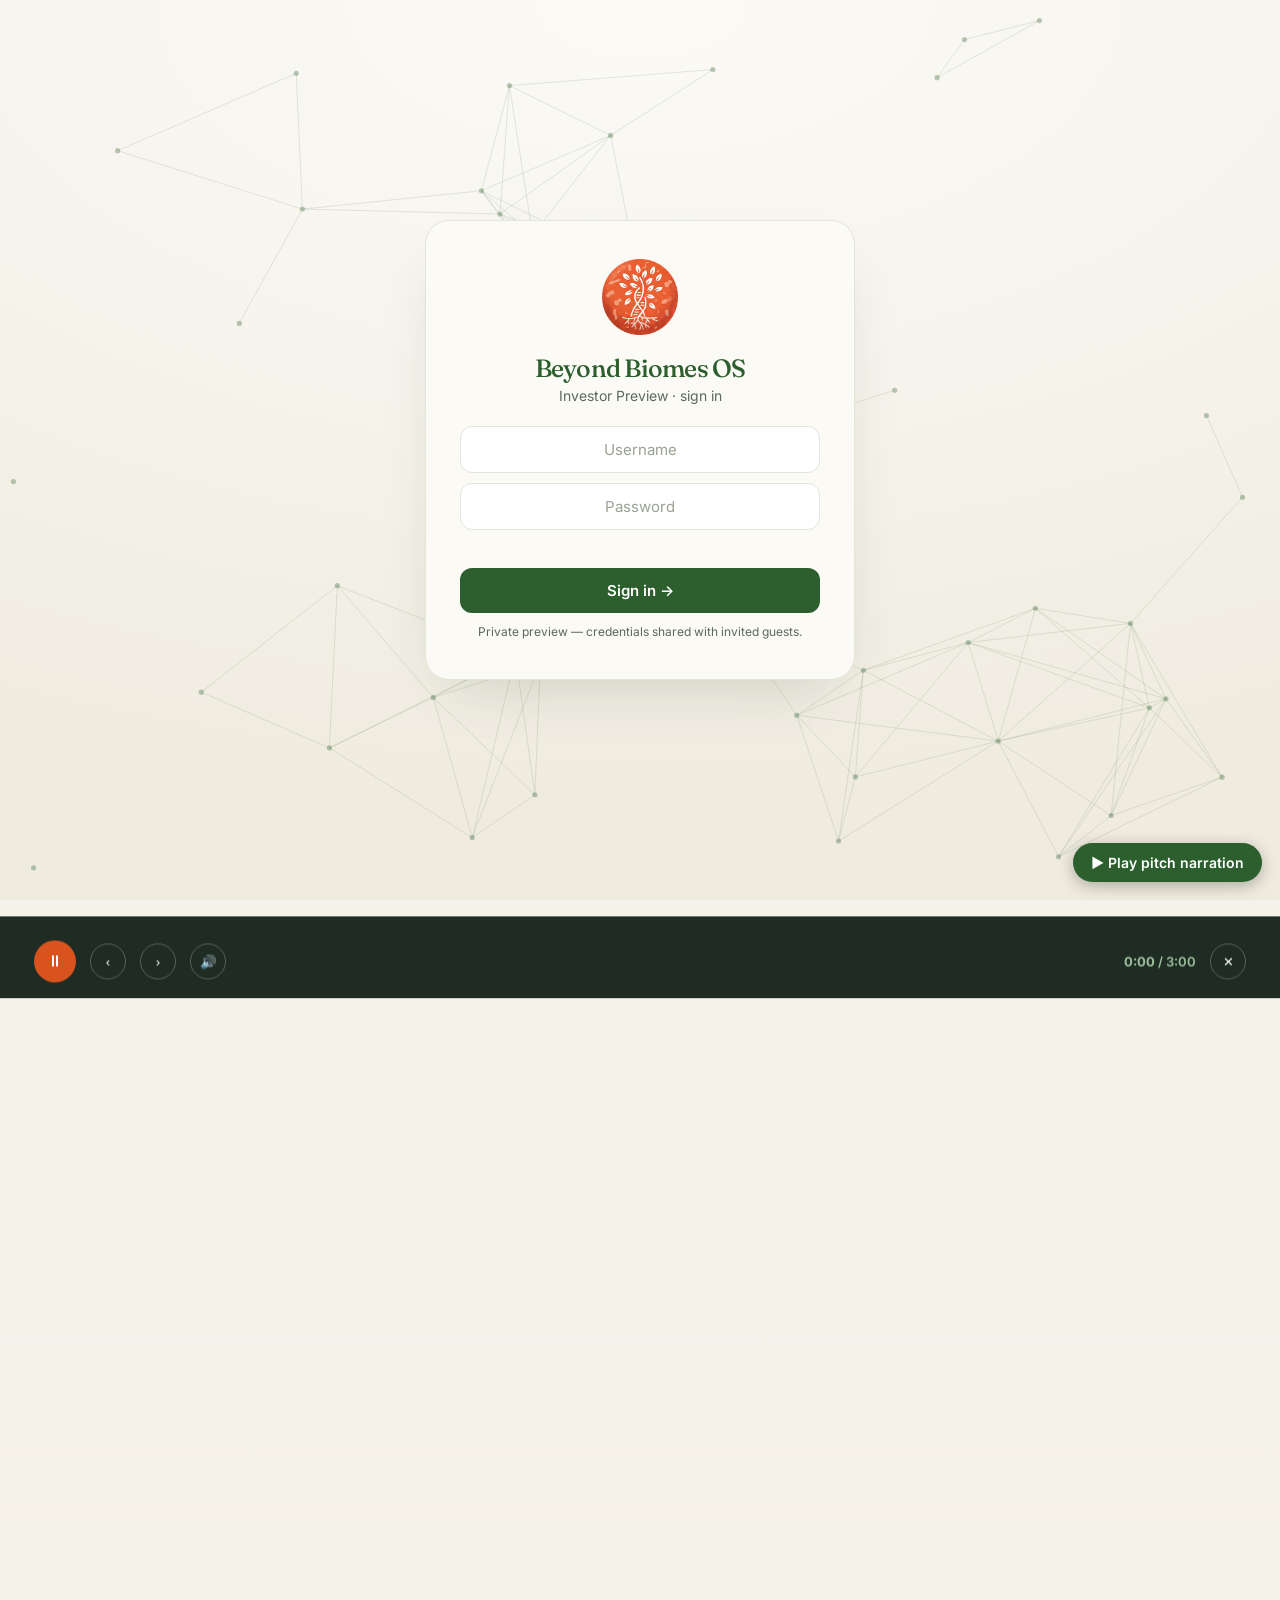
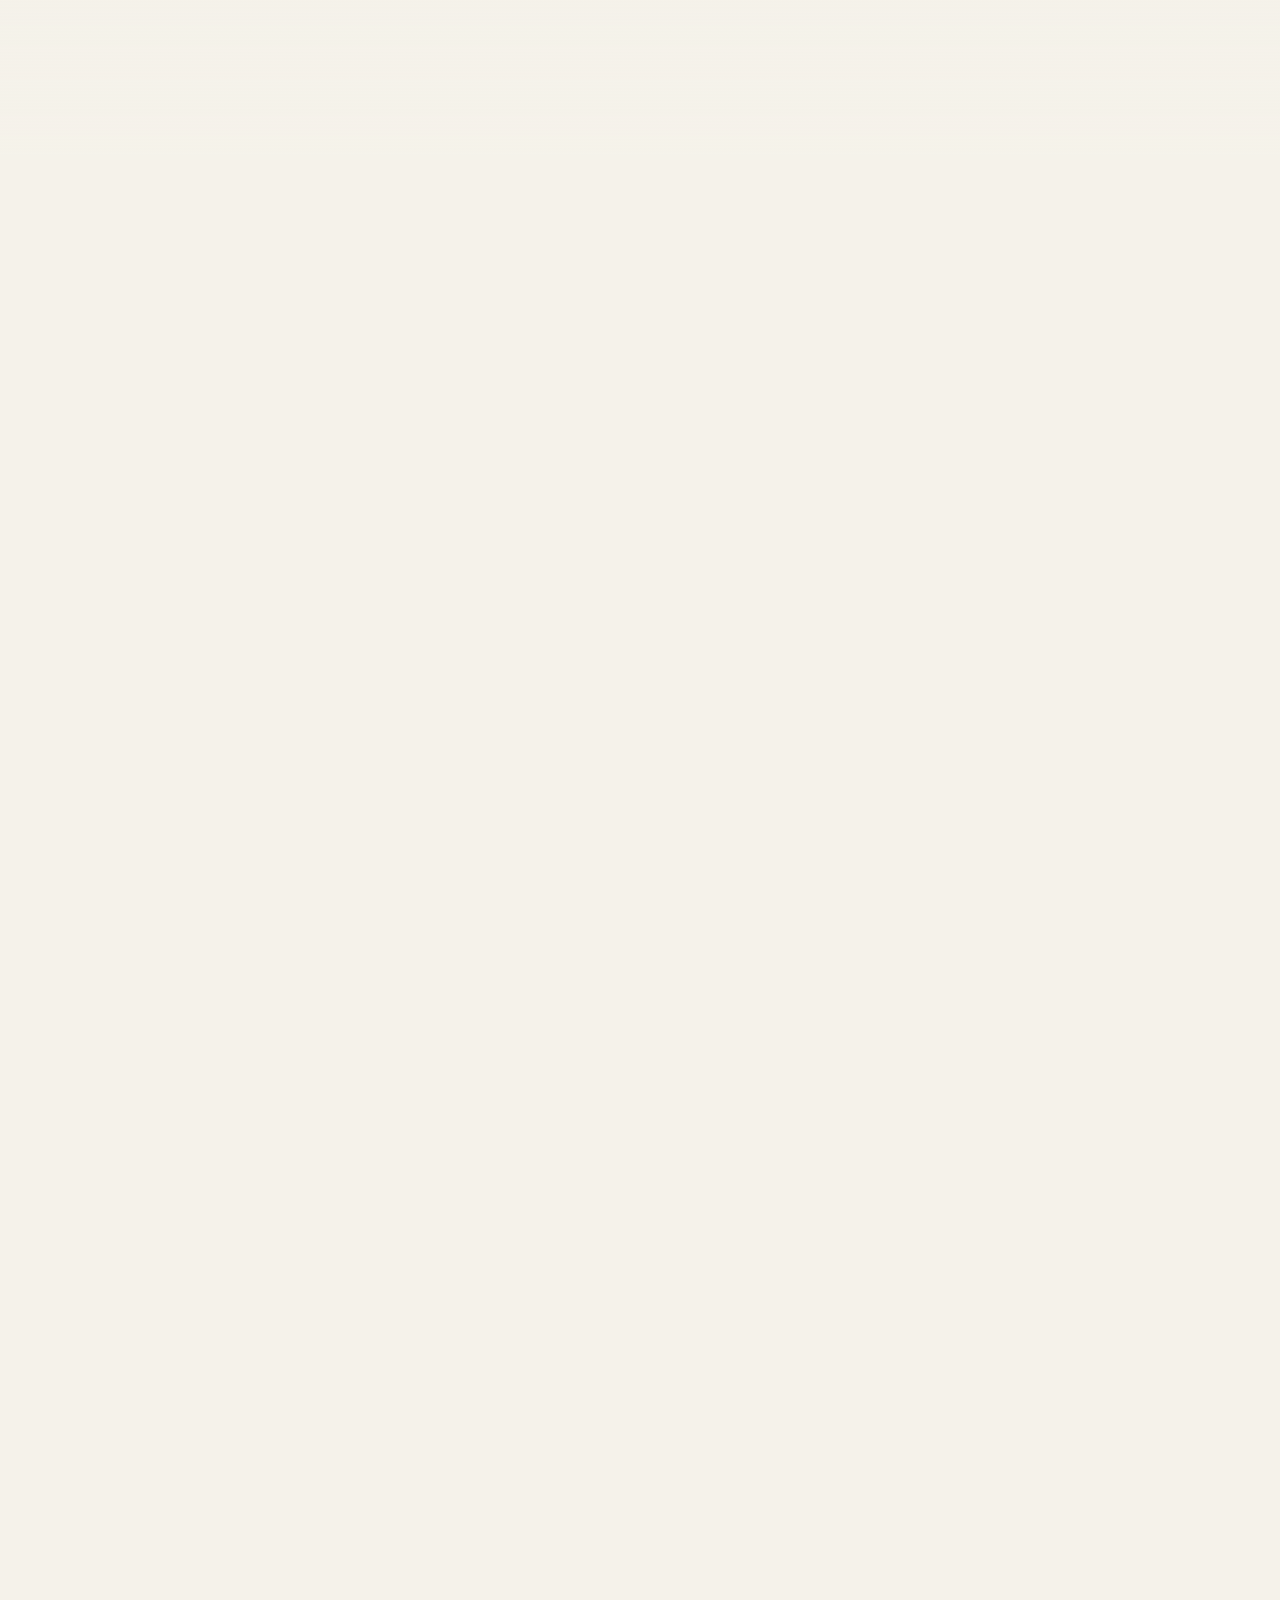
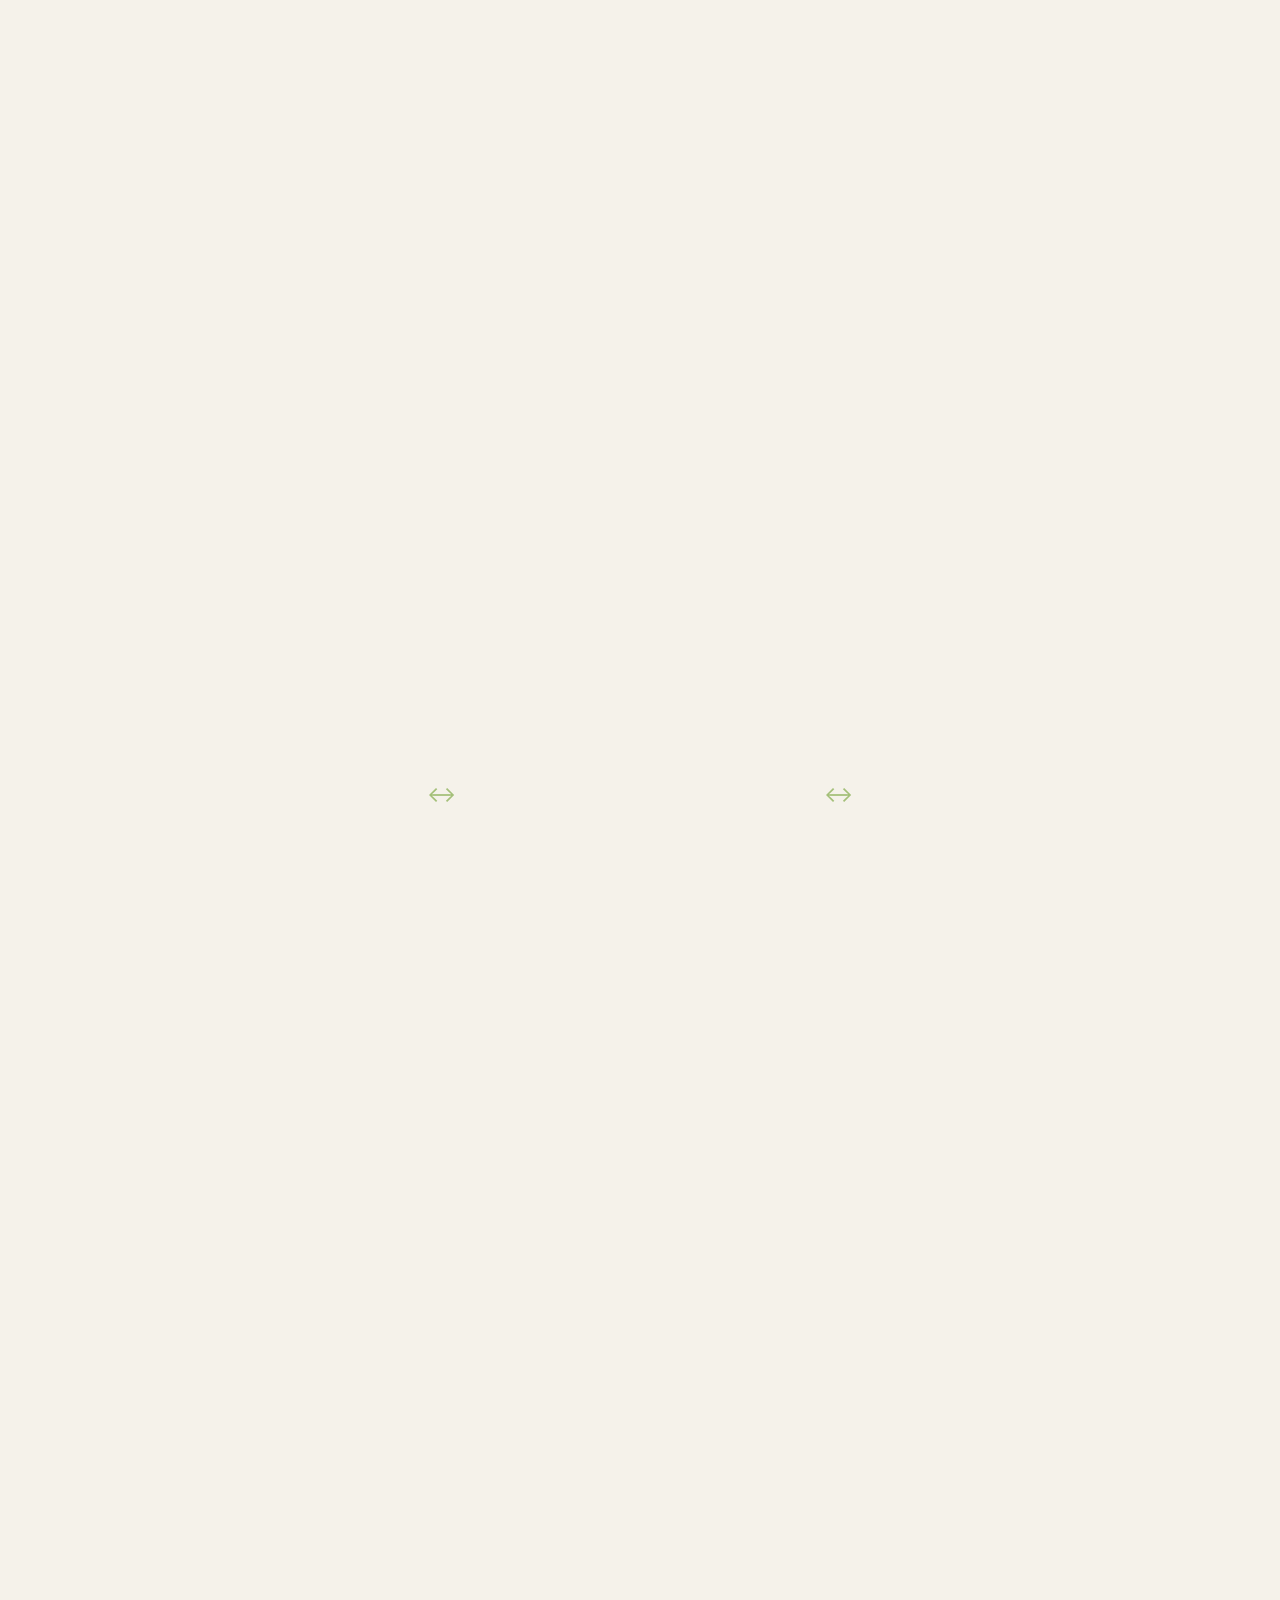
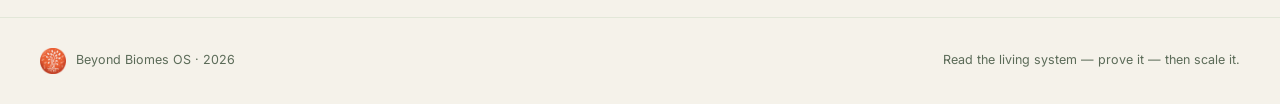
